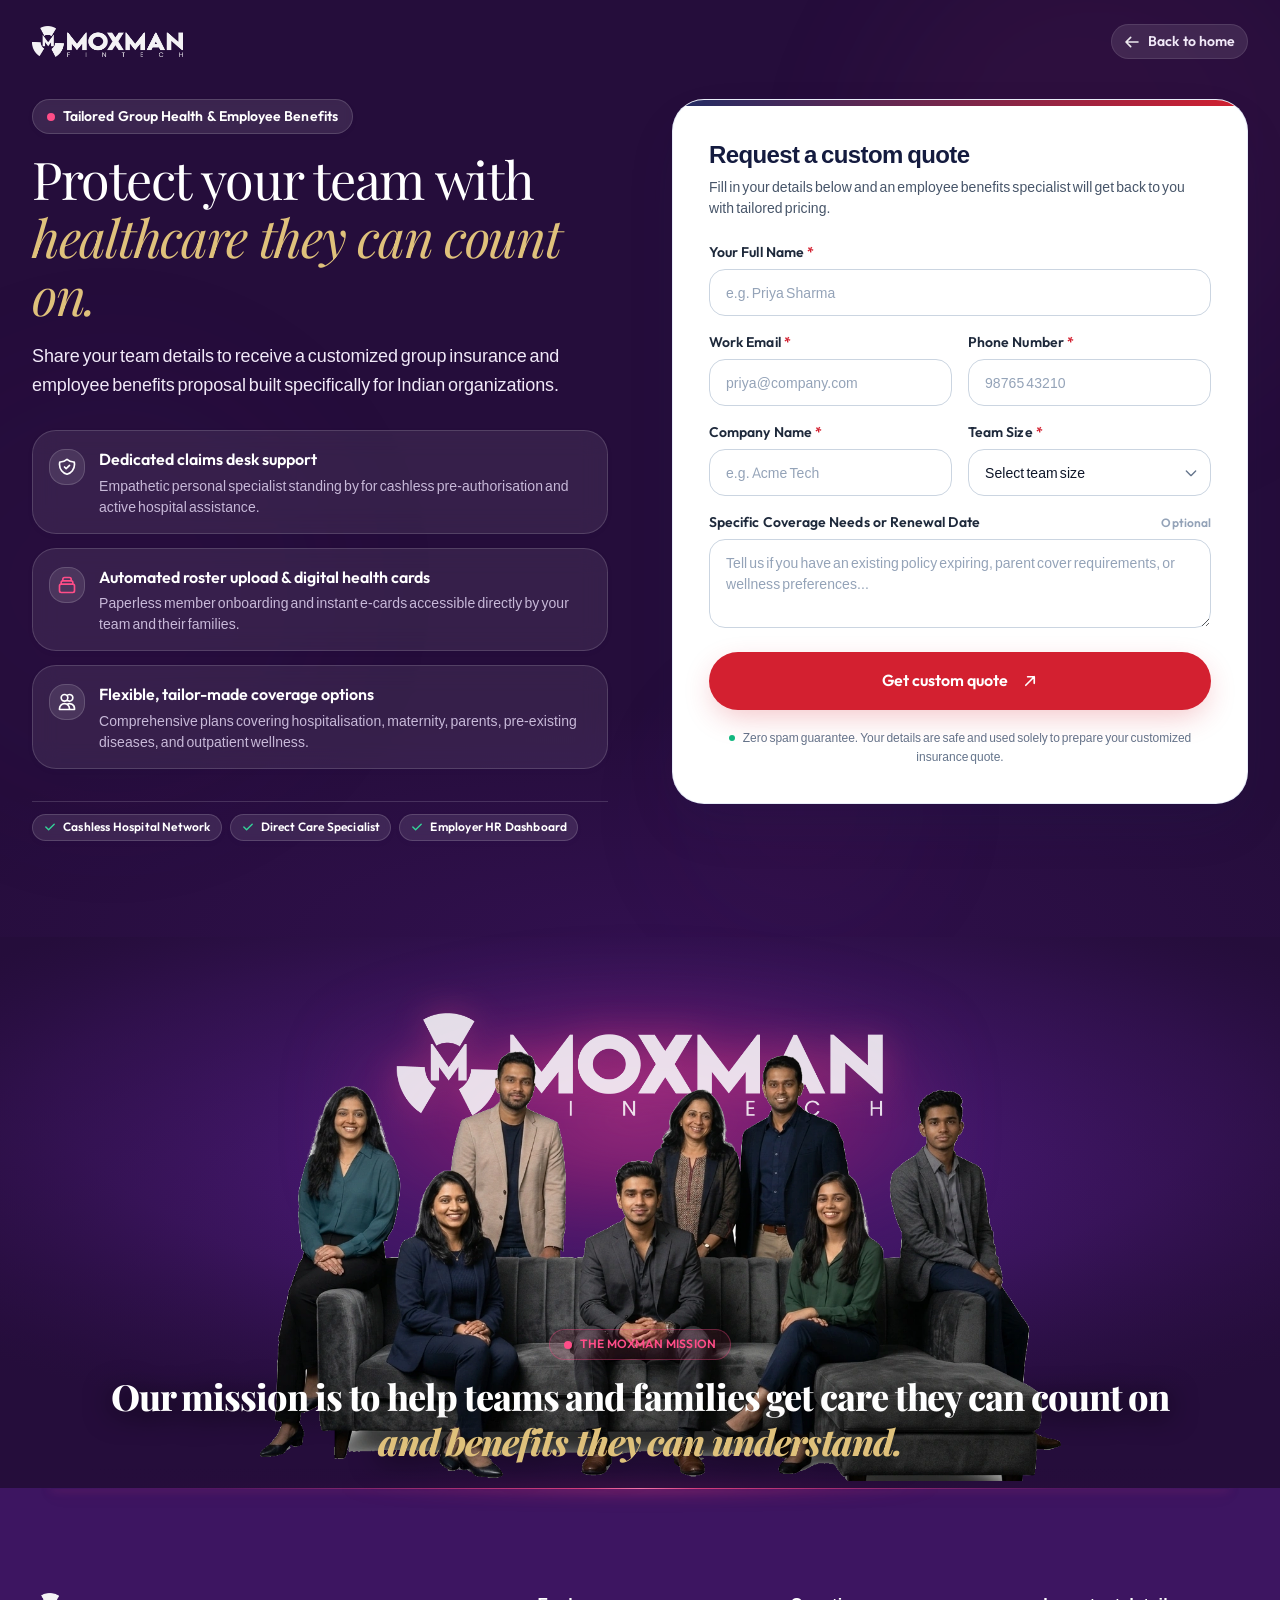
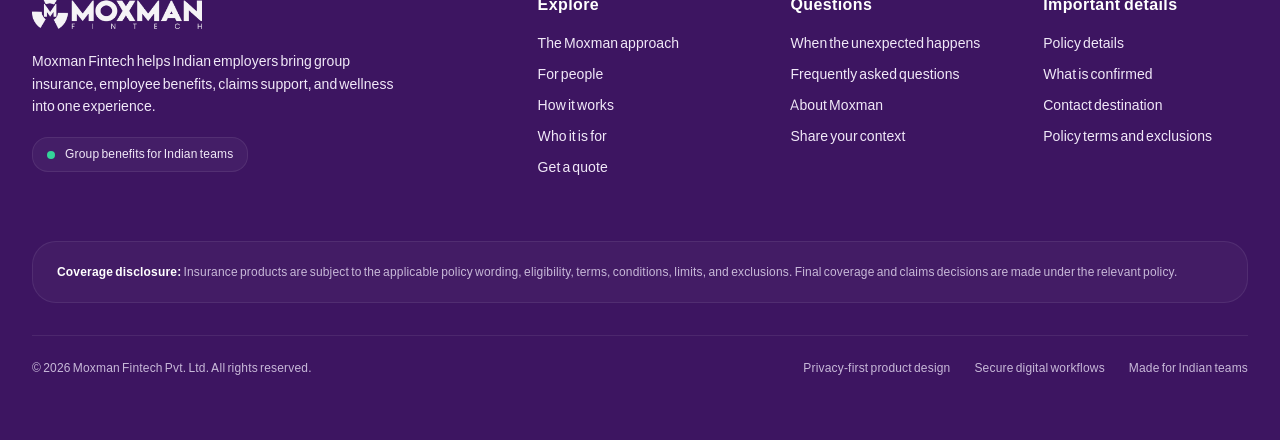
==== get-quote/index.html @ 8253416c "Initial commit for static site" ====
<!-- DEBUG-VIEW START 3 APPPATH/Views/quote.php -->
<!-- DEBUG-VIEW START 2 APPPATH/Views/layouts/main.php -->
<!DOCTYPE html>
<html lang="en" class="scroll-smooth">
<head>
<script class="kint-rich-script">"use strict";(()=>{function m(n){if(!(n instanceof Element))throw new Error("Invalid argument to dedupeElement()");let t=n.ownerDocument,e=E(n);for(let s of t.querySelectorAll(e))n!==s&&s.parentNode.removeChild(s)}function d(n){return n instanceof Element?n.ownerDocument.contains(n):!1}function E(n){if(!(n instanceof Element))throw new Error("Invalid argument to buildClassSelector()");return[n.nodeName,...n.classList].join(".")}function f(n){if(!(n instanceof Element))throw new Error("Invalid argument to selectText()");let t=n.ownerDocument,e=t.getSelection(),s=t.createRange();s.selectNodeContents(n),e.removeAllRanges(),e.addRange(s)}function I(n,t){let e;return function(...s){clearTimeout(e),e=setTimeout(function(){n(...s)},t)}}function x(n){if(!(n instanceof Element))throw new Error("Invalid argument to offsetTop()");return n.offsetTop+(n.offsetParent?x(n.offsetParent):0)}var u=class n{static#e=new Set;static toggleSearchBox(t,e){let s=t.querySelector(".kint-search"),i=t.parentNode;if(s)if(s.classList.toggle("kint-show",e)){if(s.focus(),s.select(),!n.#e.has(s)){let r=i.querySelectorAll("dl").length,o=200;r>1e4&&(o=700),s.addEventListener("keyup",I(n.#t.bind(null,s),o)),n.#e.add(s)}n.#t(s)}else i.classList.remove("kint-search-root")}static#t(t){let e=t.closest(".kint-parent")?.parentNode;if(e)if(t.classList.contains("kint-show")&&t.value.length){let s=e.dataset.lastSearch;if(e.classList.add("kint-search-root"),s!==t.value){e.dataset.lastSearch=t.value,e.classList.remove("kint-search-match");for(let i of e.querySelectorAll(".kint-search-match"))i.classList.remove("kint-search-match");n.#s(e,t.value.toUpperCase())}}else e.classList.remove("kint-search-root")}static#s(t,e){let s=t.cloneNode(!0);for(let c of s.querySelectorAll(".access-path"))c.remove();if(!s.textContent.toUpperCase().includes(e))return;t.classList.add("kint-search-match");let i=t.firstElementChild;for(;i&&i.tagName!=="DT";)i=i.nextElementSibling;if(!i)return;let r=a.getChildContainer(i);if(!r)return;let o,l;for(let c of r.children)c.tagName==="DL"?n.#s(c,e):c.tagName==="UL"&&(c.classList.contains("kint-tabs")?o=c.children:c.classList.contains("kint-tab-contents")&&(l=c.children));if(!(!o||o.length!==l?.length))for(let c=o.length;c--;){let k=!1,F=!1;o[c].textContent.toUpperCase().includes(e)&&(k=!0);let O=l[c].cloneNode(!0);for(let v of O.querySelectorAll(".access-path"))v.remove();if(O.textContent.toUpperCase().includes(e)&&(k=!0,F=!0),k&&o[c].classList.add("kint-search-match"),F)for(let v of l[c].children)v.tagName==="DL"&&n.#s(v,e)}}};var g=class{static sort(t,e){let s=t.dataset.kintTableSort,i=parseInt(s)===e?-1:1,r=t.tBodies[0];[...r.rows].sort(function(o,l){o=o.cells[e].textContent.trim().toLocaleLowerCase(),l=l.cells[e].textContent.trim().toLocaleLowerCase();let c=0;return!isNaN(o)&&!isNaN(l)?(o=parseFloat(o),l=parseFloat(l),c=o-l):isNaN(o)&&!isNaN(l)?c=1:isNaN(l)&&!isNaN(o)?c=-1:c=(""+o).localeCompare(""+l),c*i}).forEach(o=>r.appendChild(o)),i<0?t.dataset.kintTableSort=null:t.dataset.kintTableSort=e}};var a=class n{#e;#t;#s;constructor(t){if(!(t instanceof h))throw new Error("Invalid argument to Rich.constructor()");this.#e=t,this.#e.runOnInit(this.#i.bind(this));let e=new q(this,t);new b(this,t.window,e)}#i(){let t=this.#e.window.document;if(d(this.#t)||(this.#t=t.querySelector("style.kint-rich-style")),this.#t&&m(this.#t),t.querySelector(".kint-rich.kint-file")){this.setupFolder(t);let e=this.#s.querySelector("dd.kint-foldout"),s=Array.from(t.querySelectorAll(".kint-rich.kint-file"));for(let i of s)i.parentNode!==e&&e.appendChild(i);this.#s.classList.add("kint-show")}}addToFolder(t){let e=t.closest(".kint-rich");if(!e)throw new Error("Bad addToFolder");let s=this.#e.window.document;if(this.setupFolder(s),this.folder.contains(t))throw new Error("Bad addToFolder");let i=this.#s.querySelector("dd.kint-foldout"),r=t.closest(".kint-parent, .kint-rich"),o=Array.from(e.querySelectorAll(".kint-folder-trigger"));if(e===r||e.querySelectorAll(".kint-rich > dl").length===1){for(let l of o)l.remove();e.classList.add("kint-file"),i.insertBefore(e,i.firstChild)}else{let l=s.createElement("div");l.classList.add("kint-rich"),l.classList.add("kint-file"),l.appendChild(r.closest(".kint-rich > dl"));let c=e.lastElementChild;c.matches(".kint-rich > footer")&&l.appendChild(c.cloneNode(!0));for(let k of o)k.remove();i.insertBefore(l,i.firstChild)}n.toggle(this.#s.querySelector(".kint-parent"),!0)}setupFolder(t){if(this.#s)d(this.#s)||(this.#s=t.querySelector(".kint-rich.kint-folder"));else{let e=t.createElement("template");e.innerHTML='<div class="kint-rich kint-folder"><dl><dt class="kint-parent"><nav></nav>Kint</dt><dd class="kint-foldout"></dd></dl></div>',this.#s=e.content.firstChild,t.body.appendChild(this.#s)}}get folder(){return d(this.#s)||(this.#s=this.#e.window.document.querySelector(".kint-rich.kint-folder")),this.#s&&m(this.#s),this.#s}isFolderOpen(){let t=this.#s?.querySelector("dd.kint-foldout");if(t)return t.previousSibling.classList.contains("kint-show")}static getChildContainer(t){let e=t.nextElementSibling;for(;e&&!e.matches("dd");)e=e.nextElementSibling;return e}static toggle(t,e){let s=n.getChildContainer(t);s&&(e=t.classList.toggle("kint-show",e),n.#n(s,e))}static switchTab(t){t.parentNode.getElementsByClassName("kint-active-tab")[0].classList.remove("kint-active-tab"),t.classList.add("kint-active-tab");let e=t,s=0;for(;e=e.previousElementSibling;)s++;let i=t.parentNode.nextSibling.children;for(let r=i.length;r--;)r===s?(i[r].classList.add("kint-show"),n.#n(i[r],!0)):i[r].classList.remove("kint-show")}static toggleChildren(t,e){let s=n.getChildContainer(t);if(!s)return;e===void 0&&(e=t.classList.contains("kint-show"));let i=Array.from(s.getElementsByClassName("kint-parent"));for(let r of i)r.classList.toggle("kint-show",e)}static toggleAccessPath(t,e){let s=t.querySelector(".access-path");s?.classList.toggle("kint-show",e)&&f(s)}static#n(t,e){if(t.children.length===2&&t.lastElementChild.matches("ul.kint-tab-contents"))for(let s of t.lastElementChild.children)s.matches("li.kint-show")&&(t=s);if(t.children.length===1&&t.firstElementChild.matches("dl")){let s=t.firstElementChild.firstElementChild;s?.classList?.contains("kint-parent")&&n.toggle(s,e)}}},b=class{#e;#t;#s;#i=null;#n=null;#o=0;constructor(t,e,s){this.#e=t,this.#t=s,this.#s=e,this.#s.addEventListener("click",this.#a.bind(this),!0)}#r(){clearTimeout(this.#i),this.#i=setTimeout(this.#l.bind(this),250)}#l(){clearTimeout(this.#i),this.#i=null,this.#n=null,this.#o=0}#c(){let t=this.#n;if(!t.matches(".kint-parent > nav"))return;let e=t.parentNode;if(this.#o===1)a.toggleChildren(e),this.#t.onTreeChanged(),this.#r(),this.#o=2;else if(this.#o===2){this.#l();let s=e.classList.contains("kint-show"),i=this.#e.folder?.querySelector(".kint-parent"),r=Array.from(this.#s.document.getElementsByClassName("kint-parent"));for(let o of r)o!==i&&o.classList.toggle("kint-show",s);this.#t.onTreeChanged(),this.#t.scrollToFocus()}}#a(t){if(this.#o){this.#c();return}let e=t.target;if(!e.closest(".kint-rich"))return;if(e.tagName==="DFN"&&f(e),e.tagName==="TH"){t.ctrlKey||g.sort(e.closest("table"),e.cellIndex);return}if(e.tagName==="LI"&&e.parentNode.className==="kint-tabs"){if(e.className!=="kint-active-tab"){let i=e.closest("dl")?.querySelector(".kint-parent > nav")??e;a.switchTab(e),this.#t.onTreeChanged(),this.#t.setCursor(i)}return}let s=e.closest("dt");if(e.tagName==="NAV")e.parentNode.tagName==="FOOTER"?(this.#t.setCursor(e),e.parentNode.classList.toggle("kint-show")):s?.classList.contains("kint-parent")&&(a.toggle(s),this.#t.onTreeChanged(),this.#t.setCursor(e),this.#r(),this.#o=1,this.#n=e);else if(e.classList.contains("kint-access-path-trigger"))s&&a.toggleAccessPath(s);else if(e.classList.contains("kint-search-trigger"))s?.matches(".kint-rich > dl > dt.kint-parent")&&u.toggleSearchBox(s);else if(e.classList.contains("kint-folder-trigger")){if(s?.matches(".kint-rich > dl > dt.kint-parent"))this.#e.addToFolder(e),this.#t.onTreeChanged(),this.#t.setCursor(s.querySelector("nav")),this.#t.scrollToFocus();else if(e.parentNode.tagName==="FOOTER"){let i=e.closest(".kint-rich").querySelector(".kint-parent > nav, .kint-rich > footer > nav");this.#e.addToFolder(e),this.#t.onTreeChanged(),this.#t.setCursor(i),this.#t.scrollToFocus()}}else e.classList.contains("kint-search")||(e.tagName==="PRE"&&t.detail===3?f(e):e.closest(".kint-source")&&t.detail===3?f(e.closest(".kint-source")):e.classList.contains("access-path")?f(e):e.tagName!=="A"&&s?.classList.contains("kint-parent")&&(a.toggle(s),this.#t.onTreeChanged(),this.#t.setCursor(s.querySelector("nav"))))}},j=65,G=68,A=70,S=72,K=74,D=75,p=76,V=83,P=9,T=13,B=27,L=32,N=37,R=38,C=39,H=40,M=".kint-rich .kint-parent > nav, .kint-rich > footer > nav, .kint-rich .kint-tabs > li:not(.kint-active-tab)",q=class{#e=[];#t=0;#s=!1;#i;#n;constructor(t,e){this.#i=t,this.#n=e.window,this.#n.addEventListener("keydown",this.#c.bind(this),!0),e.runOnInit(this.onTreeChanged.bind(this))}scrollToFocus(){let t=this.#e[this.#t];if(!t)return;let e=this.#i.folder;if(t===e?.querySelector(".kint-parent > nav"))return;let s=x(t);if(this.#i.isFolderOpen()){let i=e.querySelector("dd.kint-foldout");i.scrollTo(0,s-i.clientHeight/2)}else this.#n.scrollTo(0,s-this.#n.innerHeight/2)}onTreeChanged(){let t=this.#e[this.#t];this.#e=[];let e=this.#i.folder,s=e?.querySelector(".kint-parent > nav"),i=this.#n.document;this.#i.isFolderOpen()&&(i=e,this.#e.push(s));let r=Array.from(i.querySelectorAll(M));for(let o of r)o.offsetParent!==null&&o!==s&&this.#e.push(o);if(s&&!this.#i.isFolderOpen()&&this.#e.push(s),this.#e.length===0){this.#s=!1,this.#r();return}t&&this.#e.indexOf(t)!==-1?this.#t=this.#e.indexOf(t):this.#r()}setCursor(t){if(this.#i.isFolderOpen()&&!this.#i.folder.contains(t)||!t.matches(M))return!1;let e=this.#e.indexOf(t);if(e===-1&&(this.onTreeChanged(),e=this.#e.indexOf(t)),e!==-1){if(e!==this.#t)return this.#t=e,this.#r(),!0;this.#e[e]?.classList.remove("kint-weak-focus")}else console.error("setCursor failed to find target in list",t),console.info("Please report this as a bug in Kint at https://github.com/kint-php/kint");return!1}#o(t){if(this.#e.length===0)return this.#t=0,null;for(this.#t+=t;this.#t<0;)this.#t+=this.#e.length;for(;this.#t>=this.#e.length;)this.#t-=this.#e.length;return this.#r(),this.#t}#r(){let t=this.#n.document.querySelector(".kint-focused");t&&(t.classList.remove("kint-focused"),t.classList.remove("kint-weak-focus")),this.#s&&this.#e[this.#t]?.classList.add("kint-focused")}#l(t){let e=t.closest(".kint-rich .kint-parent ~ dd")?.parentNode.querySelector(".kint-parent > nav");e&&(this.setCursor(e),this.scrollToFocus())}#c(t){if(t.keyCode===B&&t.target.matches(".kint-search")){t.target.blur(),this.#s&&this.#r();return}if(t.target!==this.#n.document.body||t.altKey||t.ctrlKey)return;if(t.keyCode===G){if(this.#s)this.#s=!1;else{if(this.#s=!0,this.onTreeChanged(),this.#e.length===0){this.#s=!1;return}this.scrollToFocus()}this.#r(),t.preventDefault();return}else if(t.keyCode===B){this.#s&&(this.#s=!1,this.#r(),t.preventDefault());return}else if(!this.#s)return;t.preventDefault(),d(this.#e[this.#t])||this.onTreeChanged();let e=this.#e[this.#t];if([P,R,D,H,K].includes(t.keyCode)){t.keyCode===P?this.#o(t.shiftKey?-1:1):t.keyCode===R||t.keyCode===D?this.#o(-1):(t.keyCode===H||t.keyCode===K)&&this.#o(1),this.scrollToFocus();return}if(e.tagName==="LI"&&[L,T,C,p,N,S].includes(t.keyCode)){t.keyCode===L||t.keyCode===T?(a.switchTab(e),this.onTreeChanged()):t.keyCode===C||t.keyCode===p?this.#o(1):(t.keyCode===N||t.keyCode===S)&&this.#o(-1),this.scrollToFocus();return}if(e.parentNode.tagName==="FOOTER"&&e.closest(".kint-rich")){if(t.keyCode===L||t.keyCode===T)e.parentNode.classList.toggle("kint-show");else if(t.keyCode===N||t.keyCode===S)if(e.parentNode.classList.contains("kint-show"))e.parentNode.classList.remove("kint-show");else{this.#l(e.closest(".kint-rich"));return}else if(t.keyCode===C||t.keyCode===p)e.parentNode.classList.add("kint-show");else if(t.keyCode===A&&!this.#i.isFolderOpen()&&e.matches(".kint-rich > footer > nav")){let i=e.closest(".kint-rich").querySelector(".kint-parent > nav, .kint-rich > footer > nav");this.#i.addToFolder(e),this.onTreeChanged(),this.setCursor(i),this.scrollToFocus()}return}let s=e.closest(".kint-parent");if(s){if(t.keyCode===j){a.toggleAccessPath(s);return}if(t.keyCode===A){!this.#i.isFolderOpen()&&s.matches(".kint-rich:not(.kint-folder) > dl > .kint-parent")&&(this.#i.addToFolder(e),this.onTreeChanged(),this.setCursor(e),this.scrollToFocus());return}if(t.keyCode===V){let i=s.closest(".kint-rich > dl")?.querySelector(".kint-search")?.closest(".kint-parent");if(i){e.classList.add("kint-weak-focus"),u.toggleSearchBox(i,!0);return}}if(t.keyCode===L||t.keyCode===T){a.toggle(s),this.onTreeChanged();return}if([C,p,N,S].includes(t.keyCode)){let i=s.classList.contains("kint-show");if(t.keyCode===C||t.keyCode===p){i&&a.toggleChildren(s,!0),a.toggle(s,!0),this.onTreeChanged();return}else if(i){a.toggleChildren(s,!1),a.toggle(s,!1),this.onTreeChanged();return}else{this.#l(s);return}}}}};var y=class{#e;#t;constructor(t){if(!(t instanceof h))throw new Error("Invalid argument to Plain.constructor()");this.#e=t.window,t.runOnInit(this.#s.bind(this))}#s(){d(this.#t)||(this.#t=this.#e.document.querySelector("style.kint-plain-style")),this.#t&&m(this.#t)}};var w=class{#e;constructor(t){if(!(t instanceof h))throw new Error("Invalid argument to Microtime.constructor()");this.#e=t.window,t.runOnInit(this.#t.bind(this))}#t(){let t={},e=this.#e.document.querySelectorAll("[data-kint-microtime-group]");for(let s of e){let i=s.querySelector(".kint-microtime-lap");if(!i)continue;let r=s.dataset.kintMicrotimeGroup,o=parseFloat(i.textContent),l=parseFloat(s.querySelector(".kint-microtime-avg").textContent);t[r]??={min:o,max:o,avg:l},t[r].min>o&&(t[r].min=o),t[r].max<o&&(t[r].max=o),t[r].avg=l}for(let s of e){let i=s.querySelector(".kint-microtime-lap");if(!i)continue;let r=parseFloat(i.textContent),o=t[s.dataset.kintMicrotimeGroup];if(s.querySelector(".kint-microtime-avg").textContent=o.avg,!(r===o.min&&r===o.max))if(s.classList.add("kint-microtime-js"),r>o.avg){let l=(r-o.avg)/(o.max-o.avg);i.style.background="hsl("+(40-40*l)+", 100%, 65%)"}else{let l=0;o.avg!==o.min&&(l=(o.avg-r)/(o.avg-o.min)),i.style.background="hsl("+(40+80*l)+", 100%, 65%)"}}}};var U=Symbol(),h=class n{static#e=null;#t;#s=[];#i=new Set;static init(t){return n.#e??=new n(t,U),n.#e.#n(),n.#e.runOnLoad(n.#r),n.#e}get window(){return this.#t}constructor(t,e){if(U!==e)throw new Error("Kint constructor is private. Use Kint.init()");if(!(t instanceof Window))throw new Error("Invalid argument to Kint.init()");this.#t=t,this.runOnInit(this.#o.bind(this)),new y(this),new a(this),new w(this)}runOnLoad(t){if(this.#t.document.readyState==="complete")try{t()}catch{}else this.#t.addEventListener("load",t)}runOnInit(t){this.#s.push(t)}#n(){this.#t.document.currentScript&&(this.#i.add(E(window.document.currentScript)),window.document.currentScript.remove())}#o(){for(let t of this.#i.keys())for(let e of this.#t.document.querySelectorAll(t))e.remove()}static#r(){for(let t of n.#e.#s)t()}};window.Kint||(window.Kint=h);window.Kint.init(window);})();
</script><style class="kint-rich-style">.kint-rich{--spacing: 4px;--nav-size: 15px;--backdrop-color: rgba(255, 255, 255, 0.9);--main-background: #e0eaef;--secondary-background: #c1d4df;--text-color: #1d1e1e;--variable-name-color: #1d1e1e;--variable-type-color: #0092db;--variable-type-color-hover: #5cb730;--border-color: #b6cedb;--border-color-hover: #0092db;--border: 1px solid var(--border-color);--foldout-max-size: calc(100vh - 100px);--foldout-zindex: 999999;--caret-image: url("data:image/svg+xml;utf8,<svg xmlns='http://www.w3.org/2000/svg' viewBox='0 0 30 150'><g stroke-width='2' fill='%23FFF'><path d='M1 1h28v28H1zm5 14h18m-9 9V6M1 61h28v28H1zm5 14h18' stroke='%23379'/><path d='M1 31h28v28H1zm5 14h18m-9 9V36M1 91h28v28H1zm5 14h18' stroke='%235A3'/><path d='M1 121h28v28H1zm5 5l18 18m-18 0l18-18' stroke='%23CCC'/></g></svg>");--ap-image: url("data:image/svg+xml;utf8,<svg xmlns='http://www.w3.org/2000/svg' viewBox='0 0 16 16'><g stroke='%23000' fill='transparent'><path d='M2 8h3m3 3v3M8 2v3m3 3h3M3 8' stroke-width='2' stroke-linecap='round'/><circle stroke-width='1.5' r='4.5' cx='8' cy='8'/></g></svg>");--folder-image: url("data:image/svg+xml;utf8,<svg xmlns='http://www.w3.org/2000/svg' viewBox='0 0 16 16'><path d='M2 2h4l2 2h6v9H2V2h2' stroke-width='2' stroke='%23000' fill='transparent' stroke-linejoin='round'/></svg>");--search-image: url("data:image/svg+xml;utf8,<svg xmlns='http://www.w3.org/2000/svg' viewBox='0 0 16 16'><g stroke='%23000' fill='transparent'><path d='M2 14l3-3' stroke-linecap='round' stroke-width='3'/><circle stroke-width='2' r='5' cx='9' cy='7'/></g></svg>");font-size:13px;overflow-x:auto;white-space:nowrap;background:var(--backdrop-color);direction:ltr;contain:content}.kint-rich.kint-folder{position:fixed;bottom:0;left:0;right:0;z-index:var(--foldout-zindex);width:100%;margin:0;display:block}.kint-rich.kint-folder dd.kint-foldout{max-height:var(--foldout-max-size);padding-right:calc(var(--spacing)*2);overflow-y:scroll;display:none}.kint-rich.kint-folder dd.kint-foldout.kint-show{display:block}.kint-rich::selection{background:var(--border-color-hover);color:var(--text-color)}.kint-rich .kint-focused{box-shadow:0 0 3px 3px var(--variable-type-color-hover)}.kint-rich .kint-focused.kint-weak-focus{box-shadow:0 0 3px 1px color-mix(in srgb, var(--variable-type-color-hover) 50%, transparent)}.kint-rich,.kint-rich::before,.kint-rich::after,.kint-rich *,.kint-rich *::before,.kint-rich *::after{box-sizing:border-box;border-radius:0;color:var(--text-color);float:none !important;font-family:Consolas,Menlo,Monaco,Lucida Console,Liberation Mono,DejaVu Sans Mono,Bitstream Vera Sans Mono,Courier New,monospace,serif;line-height:15px;margin:0;padding:0;text-align:left}.kint-rich{margin:calc(var(--spacing)*2) 0}.kint-rich dt,.kint-rich dl{width:auto}.kint-rich dt,.kint-rich div.access-path{background:var(--main-background);border:var(--border);color:var(--text-color);display:block;font-weight:bold;list-style:none outside none;overflow:auto;padding:var(--spacing)}.kint-rich dt:hover,.kint-rich div.access-path:hover{border-color:var(--border-color-hover)}.kint-rich>dl dl{padding:0 0 0 calc(var(--spacing)*3)}.kint-rich dt.kint-parent>nav,.kint-rich>footer>nav{background:var(--caret-image) no-repeat scroll 0 0/var(--nav-size) 75px rgba(0,0,0,0);cursor:pointer;display:inline-block;height:var(--nav-size);width:var(--nav-size);margin-right:3px;vertical-align:middle}.kint-rich dt.kint-parent:hover>nav,.kint-rich>footer>nav:hover{background-position:0 25%}.kint-rich dt.kint-parent.kint-show>nav,.kint-rich>footer.kint-show>nav{background-position:0 50%}.kint-rich dt.kint-parent.kint-show:hover>nav,.kint-rich>footer.kint-show>nav:hover{background-position:0 75%}.kint-rich dt.kint-parent.kint-locked>nav{background-position:0 100%}.kint-rich dt.kint-parent+dd{display:none;border-left:1px dashed var(--border-color);contain:strict}.kint-rich dt.kint-parent.kint-show+dd{display:block;contain:content}.kint-rich var,.kint-rich var a{color:var(--variable-type-color);font-style:normal}.kint-rich dt:hover var,.kint-rich dt:hover var a{color:var(--variable-type-color-hover)}.kint-rich dfn{font-style:normal;font-family:monospace;color:var(--variable-name-color)}.kint-rich pre{color:var(--text-color);margin:0 0 0 calc(var(--spacing)*3);padding:5px;overflow-y:hidden;border-top:0;border:var(--border);background:var(--main-background);display:block;word-break:normal}.kint-rich .kint-access-path-trigger,.kint-rich .kint-folder-trigger,.kint-rich .kint-search-trigger{background:color-mix(in srgb, var(--text-color) 80%, transparent);border-radius:3px;padding:2px;height:var(--nav-size);width:var(--nav-size);font-size:var(--nav-size);margin-left:5px;font-weight:bold;text-align:center;line-height:1;float:right !important;cursor:pointer;position:relative;overflow:hidden}.kint-rich .kint-access-path-trigger::before,.kint-rich .kint-folder-trigger::before,.kint-rich .kint-search-trigger::before{display:block;content:"";width:100%;height:100%;background:var(--main-background);mask:center/contain no-repeat alpha}.kint-rich .kint-access-path-trigger:hover,.kint-rich .kint-folder-trigger:hover,.kint-rich .kint-search-trigger:hover{background:var(--main-background)}.kint-rich .kint-access-path-trigger:hover::before,.kint-rich .kint-folder-trigger:hover::before,.kint-rich .kint-search-trigger:hover::before{background:var(--text-color)}.kint-rich .kint-access-path-trigger::before{mask-image:var(--ap-image)}.kint-rich .kint-folder-trigger::before{mask-image:var(--folder-image)}.kint-rich .kint-search-trigger::before{mask-image:var(--search-image)}.kint-rich input.kint-search{display:none;border:var(--border);border-top-width:0;border-bottom-width:0;padding:var(--spacing);float:right !important;margin:calc(var(--spacing)*-1) 0;color:var(--variable-name-color);background:var(--secondary-background);height:calc(var(--nav-size) + var(--spacing)*2);width:calc(var(--nav-size)*10);position:relative;z-index:100}.kint-rich input.kint-search.kint-show{display:block}.kint-rich .kint-search-root ul.kint-tabs>li:not(.kint-search-match){background:var(--secondary-background);filter:saturate(0);opacity:.5}.kint-rich .kint-search-root dl:not(.kint-search-match){opacity:.5}.kint-rich .kint-search-root dl:not(.kint-search-match)>dt{background:var(--main-background);filter:saturate(0)}.kint-rich .kint-search-root dl:not(.kint-search-match) dl,.kint-rich .kint-search-root dl:not(.kint-search-match) ul.kint-tabs>li:not(.kint-search-match){opacity:1}.kint-rich div.access-path{background:var(--secondary-background);display:none;margin-top:5px;padding:4px;white-space:pre}.kint-rich div.access-path.kint-show{display:block}.kint-rich footer{padding:0 3px 3px;font-size:9px;background:rgba(0,0,0,0)}.kint-rich footer>.kint-folder-trigger{background:rgba(0,0,0,0)}.kint-rich footer>.kint-folder-trigger::before{background:var(--text-color)}.kint-rich footer nav{height:10px;width:10px;background-size:10px 50px}.kint-rich footer>ol{display:none;margin-left:32px}.kint-rich footer.kint-show>ol{display:block}.kint-rich a{color:var(--text-color);text-shadow:none;text-decoration:underline}.kint-rich a:hover{color:var(--variable-name-color);border-bottom:1px dotted var(--variable-name-color)}.kint-rich ul{list-style:none;padding-left:calc(var(--spacing)*3)}.kint-rich ul:not(.kint-tabs) li{border-left:1px dashed var(--border-color)}.kint-rich ul:not(.kint-tabs) li>dl{border-left:none}.kint-rich ul.kint-tabs{margin:0 0 0 calc(var(--spacing)*3);padding-left:0;background:var(--main-background);border:var(--border);border-top:0}.kint-rich ul.kint-tabs>li{background:var(--secondary-background);border:var(--border);cursor:pointer;display:inline-block;height:calc(var(--spacing)*6);margin:calc(var(--spacing)/2);padding:0 calc(2px + var(--spacing)*2.5);vertical-align:top}.kint-rich ul.kint-tabs>li:hover,.kint-rich ul.kint-tabs>li.kint-active-tab:hover{border-color:var(--border-color-hover);color:var(--variable-type-color-hover)}.kint-rich ul.kint-tabs>li.kint-active-tab{background:var(--main-background);border-top:0;margin-top:-1px;height:27px;line-height:24px}.kint-rich ul.kint-tabs>li:not(.kint-active-tab){line-height:calc(var(--spacing)*5)}.kint-rich ul.kint-tabs li+li{margin-left:0}.kint-rich ul.kint-tab-contents>li{display:none;contain:strict}.kint-rich ul.kint-tab-contents>li.kint-show{display:block;contain:content}.kint-rich dt:hover+dd>ul>li.kint-active-tab{border-color:var(--border-color-hover);color:var(--variable-type-color-hover)}.kint-rich dt>.kint-color-preview{width:var(--nav-size);height:var(--nav-size);display:inline-block;vertical-align:middle;margin-left:10px;border:var(--border);background-color:#ccc;background-image:url('data:image/svg+xml;utf8,<svg xmlns="http://www.w3.org/2000/svg" viewBox="0 0 2 2"><path fill="%23FFF" d="M0 0h1v2h1V1H0z"/></svg>');background-size:min(20px,100%)}.kint-rich dt>.kint-color-preview:hover{border-color:var(--border-color-hover)}.kint-rich dt>.kint-color-preview>div{width:100%;height:100%}.kint-rich table{border-collapse:collapse;empty-cells:show;border-spacing:0}.kint-rich table *{font-size:12px}.kint-rich table dt{background:none;padding:calc(var(--spacing)/2)}.kint-rich table dt .kint-parent{min-width:100%;overflow:hidden;text-overflow:ellipsis;white-space:nowrap}.kint-rich table td,.kint-rich table th{border:var(--border);padding:calc(var(--spacing)/2);vertical-align:center}.kint-rich table th{cursor:alias}.kint-rich table td:first-child,.kint-rich table th{font-weight:bold;background:var(--secondary-background);color:var(--variable-name-color)}.kint-rich table td{background:var(--main-background);white-space:pre}.kint-rich table td>dl{padding:0}.kint-rich table pre{border-top:0;border-right:0}.kint-rich table thead th:first-child{background:none;border:0}.kint-rich table tr:hover>td{box-shadow:0 0 1px 0 var(--border-color-hover) inset}.kint-rich table tr:hover var{color:var(--variable-type-color-hover)}.kint-rich table ul.kint-tabs li.kint-active-tab{height:20px;line-height:17px}.kint-rich pre.kint-source{margin-left:-1px}.kint-rich pre.kint-source[data-kint-filename]:before{display:block;content:attr(data-kint-filename);margin-bottom:var(--spacing);padding-bottom:var(--spacing);border-bottom:1px solid var(--secondary-background)}.kint-rich pre.kint-source>div:before{display:inline-block;content:counter(kint-l);counter-increment:kint-l;border-right:1px solid var(--border-color-hover);padding-right:calc(var(--spacing)*2);margin-right:calc(var(--spacing)*2)}.kint-rich pre.kint-source>div.kint-highlight{background:var(--secondary-background)}.kint-rich .kint-microtime-js .kint-microtime-lap{text-shadow:-1px 0 var(--border-color-hover),0 1px var(--border-color-hover),1px 0 var(--border-color-hover),0 -1px var(--border-color-hover);color:var(--main-background);font-weight:bold}.kint-rich{--main-background: #f8f8f8;--secondary-background: #f8f8f8;--variable-type-color: #06f;--variable-type-color-hover: #f00;--border-color: #d7d7d7;--border-color-hover: #aaa;--alternative-background: #fff;--highlight-color: #cfc;--caret-image: url("data:image/svg+xml;utf8,<svg xmlns='http://www.w3.org/2000/svg' viewBox='0 0 30 150'><path d='M6 7h18l-9 15zm0 30h18l-9 15zm0 45h18l-9-15zm0 30h18l-9-15zm0 12l18 18m-18 0l18-18' fill='%23555'/><path d='M6 126l18 18m-18 0l18-18' stroke-width='2' stroke='%23555'/></svg>")}.kint-rich .kint-focused{box-shadow:0 0 3px 2px var(--variable-type-color-hover)}.kint-rich dt{font-weight:normal}.kint-rich dt.kint-parent{margin-top:4px}.kint-rich dl dl{margin-top:4px;padding-left:25px;border-left:none}.kint-rich>dl>dt{background:var(--secondary-background)}.kint-rich ul{margin:0;padding-left:0}.kint-rich ul:not(.kint-tabs)>li{border-left:0}.kint-rich ul.kint-tabs{background:var(--secondary-background);border:var(--border);border-width:0 1px 1px 1px;padding:4px 0 0 12px;margin-left:-1px;margin-top:-1px}.kint-rich ul.kint-tabs li,.kint-rich ul.kint-tabs li+li{margin:0 0 0 4px}.kint-rich ul.kint-tabs li{border-bottom-width:0;height:calc(var(--spacing)*6 + 1px)}.kint-rich ul.kint-tabs li:first-child{margin-left:0}.kint-rich ul.kint-tabs li.kint-active-tab{border-top:var(--border);background:var(--alternative-background);font-weight:bold;padding-top:0;border-bottom:1px solid var(--alternative-background) !important;margin-bottom:-1px}.kint-rich ul.kint-tabs li.kint-active-tab:hover{border-bottom:1px solid var(--alternative-background)}.kint-rich ul>li>pre{border:var(--border)}.kint-rich dt:hover+dd>ul{border-color:var(--border-color-hover)}.kint-rich pre{background:var(--alternative-background);margin-top:4px;margin-left:25px}.kint-rich .kint-source{margin-left:-1px}.kint-rich .kint-source .kint-highlight{background:var(--highlight-color)}.kint-rich .kint-parent.kint-show>.kint-search{border-bottom-width:1px}.kint-rich table td{background:var(--alternative-background)}.kint-rich table td>dl{padding:0;margin:0}.kint-rich table td>dl>dt.kint-parent{margin:0}.kint-rich table td:first-child,.kint-rich table td,.kint-rich table th{padding:2px 4px}.kint-rich table dd,.kint-rich table dt{background:var(--alternative-background)}.kint-rich table tr:hover>td{box-shadow:none;background:var(--highlight-color)}
</style>

    <meta charset="UTF-8">
    <meta name="viewport" content="width=device-width, initial-scale=1.0">
    <meta http-equiv="X-UA-Compatible" content="ie=edge">

    <!-- SEO Meta Tags -->
    <title>Get a Custom Group Health Insurance Quote | Moxman Fintech</title>
    <meta name="description" content="Request a tailored group health insurance and employee benefits quote for your team. Cashless hospital network, dedicated claims specialist, and digital employee cards.">
    <meta name="author" content="Moxman Fintech">
    <meta name="referrer" content="strict-origin-when-cross-origin">
    <link rel="canonical" href="./">
    <meta name="robots" content="index, follow">

    <!-- Open Graph / Facebook -->
    <meta property="og:type" content="website">
    <meta property="og:url" content="./">
    <meta property="og:title" content="Get a Custom Group Health Insurance Quote | Moxman Fintech">
    <meta property="og:description" content="Request a tailored group health insurance and employee benefits quote for your team. Cashless hospital network, dedicated claims specialist, and digital employee cards.">
    <meta property="og:image" content="../assets/images/brand/logo.png">
    <meta property="og:site_name" content="Moxman Fintech">
    <meta property="og:locale" content="en_IN">
    <meta property="og:image:alt" content="Moxman Fintech group health insurance and employee benefits platform">

    <!-- Twitter Card -->
    <meta name="twitter:card" content="summary_large_image">
    <meta name="twitter:url" content="./">
    <meta name="twitter:title" content="Get a Custom Group Health Insurance Quote | Moxman Fintech">
    <meta name="twitter:description" content="Request a tailored group health insurance and employee benefits quote for your team. Cashless hospital network, dedicated claims specialist, and digital employee cards.">
    <meta name="twitter:image" content="../assets/images/brand/logo.png">

    <!-- Favicon & Icons -->
    <link rel="icon" type="image/x-icon" href="../favicon.ico">
    <link rel="icon" type="image/png" sizes="32x32" href="../assets/icons/favicon-32x32.png">
    <link rel="icon" type="image/png" sizes="16x16" href="../assets/icons/favicon-16x16.png">
    <link rel="apple-touch-icon" sizes="180x180" href="../assets/icons/apple-touch-icon.png">
    <link rel="manifest" href="../site.webmanifest">
    <meta name="theme-color" content="#212c65">

    <!-- Preload Critical Fonts & LCP Logo Asset -->
    <link rel="preload" href="../assets/fonts/outfit-700-normal.woff2" as="font" type="font/woff2" crossorigin>
    <link rel="preload" href="../assets/fonts/plusjakartasans-400-normal.woff2" as="font" type="font/woff2" crossorigin>
    <link rel="preload" href="../assets/images/brand/logo.webp" as="image" type="image/webp" fetchpriority="high">
    <link rel="prefetch" href="../assets/images/brand/moxman-logo.webp" as="image" type="image/webp">

    <!-- Google Fonts: Editorial Serif (Playfair Display) for Tailored Solutions & Display Headings -->
    <link rel="preconnect" href="https://fonts.googleapis.com">
    <link rel="preconnect" href="https://fonts.gstatic.com" crossorigin>
    <link href="https://fonts.googleapis.com/css2?family=Playfair+Display:ital,wght@0,400;0,500;0,600;0,700;0,800;1,400;1,500;1,600;1,700;1,800&display=swap" rel="stylesheet">

    <!-- Compiled Minified Tailwind & Design System CSS -->
    <link rel="stylesheet" href="../assets/css/main.min.css">

    <!-- Progressive Enhancement Detection Script (Inline, non-blocking) -->
    <script>
        document.documentElement.classList.add('js');
    </script>

    <!-- JSON-LD Structured Data: Organization + website context -->
    <script type="application/ld+json">
    {
    "@context": "https://schema.org",
    "@graph": [
        {
            "@type": "Organization",
            "@id": "../#organization",
            "name": "Moxman Fintech",
            "url": "../",
            "logo": "../assets/images/brand/logo.png",
            "description": "Group health insurance and employee benefits for Indian employers.",
            "areaServed": {
                "@type": "Country",
                "name": "India"
            },
            "knowsLanguage": [
                "English",
                "Hindi"
            ]
        },
        {
            "@type": "WebSite",
            "@id": "../#website",
            "url": "../",
            "name": "Moxman Fintech",
            "publisher": {
                "@id": "../#organization"
            },
            "inLanguage": "en-IN"
        }
    ]
}    </script>
</head>
<body class="bg-surface text-neutral-800 font-body antialiased selection:bg-primary-900 selection:text-white flex flex-col min-h-screen">
    <!-- Skip to main content link for accessibility -->
    <a href="../#mainContent" class="sr-only focus:not-sr-only focus:absolute focus:top-4 focus:left-4 focus:z-50 focus:px-4 focus:py-2 focus:bg-primary-900 focus:text-white focus:rounded-md">
        Skip to main content
    </a>

    <!-- Shared Header Partial -->
    
    <!-- Main Page Content Section -->
    <main id="mainContent" class="flex-grow">
        <!-- =========================================================================
     DEDICATED GET A QUOTE LANDING PAGE
     Focused, conversion-oriented view without navigation distractions.
     Parallax ambient layers, transparent reassurance points, and accessible form.
     ========================================================================= -->
<section id="quoteSection" class="quote-page-section relative overflow-hidden min-h-[calc(100vh-80px)] flex flex-col justify-between">

    <!-- Top Branded Bar (No menu, crisp white logo presence linked to home) -->
    <header class="w-full relative z-20 pt-5 sm:pt-6 pb-2">
        <div class="max-w-container mx-auto px-4 sm:px-6 lg:px-8 flex items-center justify-between">
            <a href="../" class="flex items-center gap-2 flex-shrink-0 focus-visible:outline-none focus-visible:ring-2 focus-visible:ring-white focus-visible:ring-offset-2 rounded-btn" aria-label="Moxman Fintech Home">
                <picture>
                    <source srcset="../assets/images/brand/logo.webp" type="image/webp">
                    <img 
                        src="../assets/images/brand/logo.png" 
                        alt="Moxman Fintech - Group Health Insurance & Employee Benefits" 
                        width="218" 
                        height="46" 
                        class="h-7 sm:h-8 md:h-8.5 w-auto object-contain brightness-0 invert opacity-95 hover:opacity-100 transition-opacity"
                        fetchpriority="high"
                    >
                </picture>
            </a>

            <a href="../" class="inline-flex items-center gap-2 text-caption sm:text-body-sm font-display font-medium text-quote-lavender hover:text-white transition-colors py-1.5 px-3 rounded-btn bg-white/10 hover:bg-white/15 border border-white/10 focus-visible:outline-none focus-visible:ring-2 focus-visible:ring-white" aria-label="Back to Moxman homepage">
                <svg class="w-4 h-4 text-white/90" fill="none" stroke="currentColor" stroke-width="2.5" viewBox="0 0 24 24" aria-hidden="true">
                    <path stroke-linecap="round" stroke-linejoin="round" d="M10 19l-7-7m0 0l7-7m-7 7h18"/>
                </svg>
                <span>Back to home</span>
            </a>
        </div>
    </header>

    <!-- Parallax Ambient Decorative Background Orbs (GSAP-driven drift) -->
    <div class="quote-parallax-orb quote-parallax-orb-1 pointer-events-none absolute -top-20 -right-20 sm:-right-28 w-80 sm:w-96 lg:w-[34rem] h-80 sm:h-96 lg:h-[34rem] rounded-full blur-3xl opacity-35 z-0" data-parallax-speed="-0.18" aria-hidden="true"></div>
    <div class="quote-parallax-orb quote-parallax-orb-2 pointer-events-none absolute top-1/3 -left-24 sm:-left-36 w-72 sm:w-96 lg:w-[32rem] h-72 sm:h-96 lg:h-[32rem] rounded-full blur-3xl opacity-25 z-0" data-parallax-speed="0.22" aria-hidden="true"></div>
    <div class="quote-parallax-orb quote-parallax-orb-3 pointer-events-none absolute -bottom-10 right-1/4 w-64 sm:w-80 h-64 sm:h-80 rounded-full blur-2xl opacity-20 z-0" data-parallax-speed="-0.1" aria-hidden="true"></div>

    <!-- Main Quote Hero Content -->
    <div class="max-w-container mx-auto px-4 sm:px-6 lg:px-8 w-full pt-4 sm:pt-6 lg:pt-8 pb-16 sm:pb-20 lg:pb-24 relative z-10">
        <div class="grid grid-cols-1 lg:grid-cols-12 gap-8 lg:gap-12 xl:gap-16 items-start">
            
            <!-- Left Column: Value Proposition & Real Claims Reassurance -->
            <div class="lg:col-span-6 xl:col-span-6 flex flex-col justify-start">
                
                <!-- Eyebrow Pill -->
                <div class="inline-flex items-center gap-2 px-3.5 py-1.5 rounded-full bg-white/10 backdrop-blur-sm shadow-soft-sm border border-white/15 text-white text-caption sm:text-body-sm font-display font-semibold mb-3 sm:mb-4 w-fit">
                    <span class="w-2 h-2 rounded-full animate-pulse" style="background-color: var(--color-footer-pink);"></span>
                    <span>Tailored Group Health &amp; Employee Benefits</span>
                </div>

                <!-- Main Conversion Headline (Matching reference editorial serif title style) -->
                <h1 class="text-[32px] sm:text-[40px] md:text-[46px] lg:text-[48px] xl:text-[52px] font-serif font-normal text-white leading-[1.12] tracking-[-0.025em] mb-3 sm:mb-4">
                    Protect your team with <span class="italic font-serif text-[var(--color-champagne)] font-normal inline-block pr-1">healthcare they can count on.</span>
                </h1>

                <!-- Supporting Line -->
                <p class="text-body sm:text-body-lg text-quote-lavender leading-relaxed mb-6 sm:mb-8 max-w-xl">
                    Share your team details to receive a customized group insurance and employee benefits proposal built specifically for Indian organizations.
                </p>

                <!-- Reassurance Points Stack (Real non-numeric site claims only) -->
                <div class="flex flex-col gap-3 sm:gap-3.5 mb-8">
                    <!-- Point 1 -->
                    <div class="flex items-start gap-3.5 p-3.5 sm:p-4 rounded-xl quote-card-glass shadow-soft-sm transition-transform duration-200 hover:-translate-y-0.5">
                        <div class="w-9 h-9 rounded-lg bg-white/10 border border-white/15 flex items-center justify-center flex-shrink-0 text-white mt-0.5" aria-hidden="true">
                            <svg class="w-5 h-5" fill="none" stroke="currentColor" stroke-width="2" viewBox="0 0 24 24">
                                <path stroke-linecap="round" stroke-linejoin="round" d="M9 12l2 2 4-4m5.618-4.016A11.955 11.955 0 0112 2.944a11.955 11.955 0 01-8.618 3.04A12.02 12.02 0 003 9c0 5.591 3.824 10.29 9 11.622 5.176-1.332 9-6.03 9-11.622 0-1.042-.133-2.052-.382-3.016z"/>
                            </svg>
                        </div>
                        <div>
                            <h2 class="text-body-sm sm:text-body font-display font-bold text-white leading-snug">
                                Dedicated claims desk support
                            </h2>
                            <p class="text-caption sm:text-body-sm text-quote-muted leading-relaxed mt-0.5">
                                Empathetic personal specialist standing by for cashless pre-authorisation and active hospital assistance.
                            </p>
                        </div>
                    </div>

                    <!-- Point 2 -->
                    <div class="flex items-start gap-3.5 p-3.5 sm:p-4 rounded-xl quote-card-glass shadow-soft-sm transition-transform duration-200 hover:-translate-y-0.5">
                        <div class="w-9 h-9 rounded-lg bg-white/10 border border-white/15 flex items-center justify-center flex-shrink-0 mt-0.5" style="color: var(--color-footer-pink);" aria-hidden="true">
                            <svg class="w-5 h-5" fill="none" stroke="currentColor" stroke-width="2" viewBox="0 0 24 24">
                                <path stroke-linecap="round" stroke-linejoin="round" d="M19 11H5m14 0a2 2 0 012 2v6a2 2 0 01-2 2H5a2 2 0 01-2-2v-6a2 2 0 012-2m14 0V9a2 2 0 00-2-2M5 11V9a2 2 0 012-2m0 0V5a2 2 0 012-2h6a2 2 0 012 2v2M7 7h10"/>
                            </svg>
                        </div>
                        <div>
                            <h2 class="text-body-sm sm:text-body font-display font-bold text-white leading-snug">
                                Automated roster upload &amp; digital health cards
                            </h2>
                            <p class="text-caption sm:text-body-sm text-quote-muted leading-relaxed mt-0.5">
                                Paperless member onboarding and instant e-cards accessible directly by your team and their families.
                            </p>
                        </div>
                    </div>

                    <!-- Point 3 -->
                    <div class="flex items-start gap-3.5 p-3.5 sm:p-4 rounded-xl quote-card-glass shadow-soft-sm transition-transform duration-200 hover:-translate-y-0.5">
                        <div class="w-9 h-9 rounded-lg bg-white/10 border border-white/15 flex items-center justify-center flex-shrink-0 text-white mt-0.5" aria-hidden="true">
                            <svg class="w-5 h-5" fill="none" stroke="currentColor" stroke-width="2" viewBox="0 0 24 24">
                                <path stroke-linecap="round" stroke-linejoin="round" d="M12 4.354a4 4 0 110 5.292M15 21H3v-1a6 6 0 0112 0v1zm0 0h6v-1a6 6 0 00-9-5.197M13 7a4 4 0 11-8 0 4 4 0 018 0z"/>
                            </svg>
                        </div>
                        <div>
                            <h2 class="text-body-sm sm:text-body font-display font-bold text-white leading-snug">
                                Flexible, tailor-made coverage options
                            </h2>
                            <p class="text-caption sm:text-body-sm text-quote-muted leading-relaxed mt-0.5">
                                Comprehensive plans covering hospitalisation, maternity, parents, pre-existing diseases, and outpatient wellness.
                            </p>
                        </div>
                    </div>
                </div>

                <!-- Small Trust Indicator Row -->
                <div class="flex flex-wrap items-center gap-2 pt-3 border-t border-white/15 text-caption font-display font-medium text-quote-lavender">
                    <span class="inline-flex items-center gap-1.5 bg-white/10 px-2.5 py-1 rounded-full border border-white/15 shadow-soft-sm backdrop-blur-sm text-white">
                        <svg class="w-3.5 h-3.5 text-emerald-400" fill="currentColor" viewBox="0 0 20 20" aria-hidden="true"><path fill-rule="evenodd" d="M16.707 5.293a1 1 0 010 1.414l-8 8a1 1 0 01-1.414 0l-4-4a1 1 0 011.414-1.414L8 12.586l7.293-7.293a1 1 0 011.414 0z" clip-rule="evenodd"/></svg>
                        Cashless Hospital Network
                    </span>
                    <span class="inline-flex items-center gap-1.5 bg-white/10 px-2.5 py-1 rounded-full border border-white/15 shadow-soft-sm backdrop-blur-sm text-white">
                        <svg class="w-3.5 h-3.5 text-emerald-400" fill="currentColor" viewBox="0 0 20 20" aria-hidden="true"><path fill-rule="evenodd" d="M16.707 5.293a1 1 0 010 1.414l-8 8a1 1 0 01-1.414 0l-4-4a1 1 0 011.414-1.414L8 12.586l7.293-7.293a1 1 0 011.414 0z" clip-rule="evenodd"/></svg>
                        Direct Care Specialist
                    </span>
                    <span class="inline-flex items-center gap-1.5 bg-white/10 px-2.5 py-1 rounded-full border border-white/15 shadow-soft-sm backdrop-blur-sm text-white">
                        <svg class="w-3.5 h-3.5 text-emerald-400" fill="currentColor" viewBox="0 0 20 20" aria-hidden="true"><path fill-rule="evenodd" d="M16.707 5.293a1 1 0 010 1.414l-8 8a1 1 0 01-1.414 0l-4-4a1 1 0 011.414-1.414L8 12.586l7.293-7.293a1 1 0 011.414 0z" clip-rule="evenodd"/></svg>
                        Employer HR Dashboard
                    </span>
                </div>

            </div>

            <!-- Right Column: Conversion Quote Form Card -->
            <div class="lg:col-span-6 xl:col-span-6">
                <div id="quoteCardContainer" class="bg-surface rounded-2xl shadow-soft-xl border border-primary-100/80 p-6 sm:p-8 lg:p-9 relative overflow-hidden transition-all duration-300">
                    
                    <!-- Top Gradient Brand Accent Border -->
                    <div class="absolute top-0 inset-x-0 h-1.5 bg-gradient-to-r from-primary-900 via-logo-purple to-accent-600" aria-hidden="true"></div>

                    <!-- Card Header -->
                    <div id="quoteFormHeader">
                        <h2 class="text-[22px] sm:text-[24px] font-display font-bold text-primary-950 tracking-tight mb-1">
                            Request a custom quote
                        </h2>
                        <p class="text-body-sm text-neutral-600 mb-6">
                            Fill in your details below and an employee benefits specialist will get back to you with tailored pricing.
                        </p>
                    </div>

                    <!-- General Server Alert / Notice -->
                    <div id="quoteGeneralAlert" class="hidden mb-5 p-3.5 rounded-xl text-body-sm font-medium" role="alert" aria-live="assertive"></div>

                    <!-- Quote Form -->
                    <form id="quoteForm" action="./" method="POST" novalidate class="flex flex-col gap-4">
                        
                        <!-- CSRF Field -->
                        <input type="hidden" name="csrf_test_name" value="aee965c7c1eb227813ebda1ed8d87a8c">
                        <!-- Spam Bot Honeypot (hidden from sighted users and screen readers) -->
                        <div class="sr-only" aria-hidden="true">
                            <label for="website_hp">Leave this field blank</label>
                            <input type="text" name="website_hp" id="website_hp" tabindex="-1" autocomplete="off" />
                        </div>

                        <!-- Field: Full Name -->
                        <div class="form-group flex flex-col gap-1.5">
                            <label for="full_name" class="font-display font-semibold text-neutral-800 text-body-sm">
                                Your Full Name <span class="text-accent-600">*</span>
                            </label>
                            <input 
                                type="text" 
                                id="full_name" 
                                name="full_name" 
                                required 
                                placeholder="e.g. Priya Sharma" 
                                autocomplete="name"
                                class="quote-input w-full px-4 py-3 rounded-lg border border-neutral-300 bg-white text-neutral-900 text-body-sm placeholder-neutral-400 focus:outline-none focus:border-primary-600 focus:ring-2 focus:ring-primary-600/20 transition-all duration-200"
                                aria-describedby="err_full_name"
                            >
                            <span id="err_full_name" class="field-error-msg hidden text-[12px] text-accent-600 font-medium" role="alert"></span>
                        </div>

                        <!-- 2-Column Row: Work Email & Phone Number -->
                        <div class="grid grid-cols-1 sm:grid-cols-2 gap-4">
                            <!-- Work Email -->
                            <div class="form-group flex flex-col gap-1.5">
                                <label for="work_email" class="font-display font-semibold text-neutral-800 text-body-sm">
                                    Work Email <span class="text-accent-600">*</span>
                                </label>
                                <input 
                                    type="email" 
                                    id="work_email" 
                                    name="work_email" 
                                    required 
                                    placeholder="priya@company.com" 
                                    autocomplete="email"
                                    class="quote-input w-full px-4 py-3 rounded-lg border border-neutral-300 bg-white text-neutral-900 text-body-sm placeholder-neutral-400 focus:outline-none focus:border-primary-600 focus:ring-2 focus:ring-primary-600/20 transition-all duration-200"
                                    aria-describedby="err_work_email"
                                >
                                <span id="err_work_email" class="field-error-msg hidden text-[12px] text-accent-600 font-medium" role="alert"></span>
                            </div>

                            <!-- Phone Number -->
                            <div class="form-group flex flex-col gap-1.5">
                                <label for="phone_number" class="font-display font-semibold text-neutral-800 text-body-sm">
                                    Phone Number <span class="text-accent-600">*</span>
                                </label>
                                <input 
                                    type="tel" 
                                    id="phone_number" 
                                    name="phone_number" 
                                    required 
                                    placeholder="98765 43210" 
                                    autocomplete="tel"
                                    class="quote-input w-full px-4 py-3 rounded-lg border border-neutral-300 bg-white text-neutral-900 text-body-sm placeholder-neutral-400 focus:outline-none focus:border-primary-600 focus:ring-2 focus:ring-primary-600/20 transition-all duration-200"
                                    aria-describedby="err_phone_number"
                                >
                                <span id="err_phone_number" class="field-error-msg hidden text-[12px] text-accent-600 font-medium" role="alert"></span>
                            </div>
                        </div>

                        <!-- 2-Column Row: Company Name & Team Size -->
                        <div class="grid grid-cols-1 sm:grid-cols-2 gap-4">
                            <!-- Company Name -->
                            <div class="form-group flex flex-col gap-1.5">
                                <label for="company_name" class="font-display font-semibold text-neutral-800 text-body-sm">
                                    Company Name <span class="text-accent-600">*</span>
                                </label>
                                <input 
                                    type="text" 
                                    id="company_name" 
                                    name="company_name" 
                                    required 
                                    placeholder="e.g. Acme Tech" 
                                    autocomplete="organization"
                                    class="quote-input w-full px-4 py-3 rounded-lg border border-neutral-300 bg-white text-neutral-900 text-body-sm placeholder-neutral-400 focus:outline-none focus:border-primary-600 focus:ring-2 focus:ring-primary-600/20 transition-all duration-200"
                                    aria-describedby="err_company_name"
                                >
                                <span id="err_company_name" class="field-error-msg hidden text-[12px] text-accent-600 font-medium" role="alert"></span>
                            </div>

                            <!-- Team Size Select -->
                            <div class="form-group flex flex-col gap-1.5">
                                <label for="company_size" class="font-display font-semibold text-neutral-800 text-body-sm">
                                    Team Size <span class="text-accent-600">*</span>
                                </label>
                                <div class="relative">
                                    <select 
                                        id="company_size" 
                                        name="company_size" 
                                        required 
                                        class="quote-input w-full px-4 py-3 rounded-lg border border-neutral-300 bg-white text-neutral-900 text-body-sm focus:outline-none focus:border-primary-600 focus:ring-2 focus:ring-primary-600/20 transition-all duration-200 appearance-none pr-10 cursor-pointer"
                                        aria-describedby="err_company_size"
                                    >
                                        <option value="">Select team size</option>
                                        <option value="1 - 10 employees">1 - 10 employees (Early stage)</option>
                                        <option value="11 - 50 employees">11 - 50 employees (Growing team)</option>
                                        <option value="51 - 200 employees">51 - 200 employees (Mid size)</option>
                                        <option value="201 - 500 employees">201 - 500 employees (Enterprise)</option>
                                        <option value="500+ employees">500+ employees (Large team)</option>
                                    </select>
                                    <div class="pointer-events-none absolute inset-y-0 right-0 flex items-center px-3 text-neutral-500" aria-hidden="true">
                                        <svg class="w-4 h-4" fill="none" stroke="currentColor" viewBox="0 0 24 24">
                                            <path stroke-linecap="round" stroke-linejoin="round" stroke-width="2" d="M19 9l-7 7-7-7"/>
                                        </svg>
                                    </div>
                                </div>
                                <span id="err_company_size" class="field-error-msg hidden text-[12px] text-accent-600 font-medium" role="alert"></span>
                            </div>
                        </div>

                        <!-- Optional Message / Requirements -->
                        <div class="form-group flex flex-col gap-1.5">
                            <label for="message" class="font-display font-semibold text-neutral-800 text-body-sm flex items-center justify-between">
                                <span>Specific Coverage Needs or Renewal Date</span>
                                <span class="text-neutral-400 font-normal text-[12px]">Optional</span>
                            </label>
                            <textarea 
                                id="message" 
                                name="message" 
                                rows="3" 
                                placeholder="Tell us if you have an existing policy expiring, parent cover requirements, or wellness preferences..." 
                                class="quote-input w-full px-4 py-3 rounded-lg border border-neutral-300 bg-white text-neutral-900 text-body-sm placeholder-neutral-400 focus:outline-none focus:border-primary-600 focus:ring-2 focus:ring-primary-600/20 transition-all duration-200 resize-y"
                            ></textarea>
                        </div>

                        <!-- Primary Red Submit Button with Project Hover Sweep Effect -->
                        <div class="pt-2">
                            <button 
                                type="submit" 
                                id="quoteSubmitBtn" 
                                class="btn-primary btn-sweep btn-sweep--purple w-full justify-center !rounded-btn !py-3.5 sm:!py-4 !px-6 !text-body font-display font-bold shadow-glow-accent cursor-pointer transition-transform"
                            >
                                <span>Get custom quote</span>
                                <svg class="w-4 h-4 ml-1.5" fill="none" stroke="currentColor" stroke-width="2.5" viewBox="0 0 24 24" aria-hidden="true">
                                    <path stroke-linecap="round" stroke-linejoin="round" d="M14 5l7 7m0 0l-7 7m7-7H3"/>
                                </svg>
                            </button>
                        </div>

                        <!-- Privacy & Guarantee Footnote -->
                        <p class="text-[12px] text-neutral-500 text-center mt-0.5 leading-relaxed">
                            <span class="inline-block w-1.5 h-1.5 rounded-full bg-emerald-500 mr-1.5 align-middle" aria-hidden="true"></span>
                            Zero spam guarantee. Your details are safe and used solely to prepare your customized insurance quote.
                        </p>

                    </form>

                    <!-- Interactive Success State (Displayed upon submission) -->
                    <div id="quoteSuccessState" class="hidden flex-col items-center text-center py-6 sm:py-8" role="status" aria-live="polite">
                        <div class="w-16 h-16 rounded-full bg-emerald-50 text-emerald-600 border border-emerald-200 flex items-center justify-center mb-5 shadow-soft-sm" aria-hidden="true">
                            <svg class="w-8 h-8" fill="none" stroke="currentColor" stroke-width="2.5" viewBox="0 0 24 24">
                                <path stroke-linecap="round" stroke-linejoin="round" d="M5 13l4 4L19 7"/>
                            </svg>
                        </div>

                        <h3 class="text-h3 font-display font-bold text-primary-950 mb-2">
                            Quote Request Received!
                        </h3>

                        <p id="quoteSuccessMessageText" class="text-body text-neutral-600 max-w-md mb-6 leading-relaxed">
                            Thank you! Our employee benefits specialist has received your requirements and will reach out shortly.
                        </p>

                        <!-- Next Steps Reassurance Box -->
                        <div class="w-full bg-primary-50/70 border border-primary-100/80 rounded-xl p-4 sm:p-5 mb-6 text-left">
                            <div class="font-display font-bold text-primary-950 text-body-sm mb-1.5 flex items-center gap-2">
                                <svg class="w-4 h-4 text-primary-600" fill="none" stroke="currentColor" viewBox="0 0 24 24" aria-hidden="true">
                                    <path stroke-linecap="round" stroke-linejoin="round" stroke-width="2" d="M12 8v4l3 3m6-3a9 9 0 11-18 0 9 9 0 0118 0z"/>
                                </svg>
                                <span>What happens next</span>
                            </div>
                            <p class="text-neutral-600 text-caption sm:text-body-sm leading-relaxed m-0">
                                We will compare group policy options across leading underwriters for your team size, evaluate cashless hospital network density near your team's locations, and deliver a clear side-by-side proposal.
                            </p>
                        </div>

                        <a href="../" class="btn-secondary !rounded-btn !py-2.5 !px-6 text-body-sm">
                            <span>Return to Moxman home</span>
                        </a>
                    </div>

                </div>
            </div>

        </div>
    </div>

</section>
    </main>

    <!-- Shared Footer Partial -->
    <!-- DEBUG-VIEW START 1 APPPATH/Views/partials/footer.php -->
<!-- Site Footer -->
<footer class="site-footer w-full mt-auto" aria-label="Site Footer">

    <!-- =========================================================================
         ATMOSPHERIC TEAM BAND & MISSION STATEMENT OVERLAY
         Deep dark Moxman purple backdrop, clearly visible glowing brand wordmark,
         transparent team portrait cutout of Indian professionals, reduced height
         ========================================================================= -->
    <section class="footer-team-band relative w-full" aria-label="Our Mission and Team">
        <!-- Layer 1: Dark Purple Ambient Backdrop & Section Vignette -->
        <div class="footer-team-backdrop" aria-hidden="true"></div>
        <div class="footer-team-vignette" aria-hidden="true"></div>

        <!-- Layer 2: Pure CSS Ambient Glow behind brand wordmark (instant first-paint, zero clipping) -->
        <div class="footer-brand-ambient-glow" aria-hidden="true"></div>

        <!-- Layer 3: Brand Wordmark (Crisp logo positioned over ambient glow) -->
        <div class="footer-brand-logo" aria-hidden="true">
            <picture>
                <source srcset="../assets/images/brand/moxman-logo.webp" type="image/webp">
                <img src="../assets/images/brand/moxman-logo.png" 
                     alt="" 
                     width="1854" 
                     height="394" 
                     class="footer-brand-logo-img"
                     loading="lazy" 
                     decoding="async">
            </picture>
        </div>

        <!-- Layer 4: Transparent Team Cutout (Front layer over logo, smooth 300ms fade-in) -->
        <div class="footer-team-cutout-wrap">
            <picture class="w-full block">
                <source srcset="../assets/images/footer/moxman-team-cutout-640.webp 640w, ../assets/images/footer/moxman-team-cutout-960.webp 960w, ../assets/images/footer/moxman-team-cutout-1376.webp 1376w" 
                        sizes="(min-width: 1024px) 1344px, 100vw" 
                        type="image/webp">
                <source srcset="../assets/images/footer/moxman-team-cutout-640.png 640w, ../assets/images/footer/moxman-team-cutout-960.png 960w, ../assets/images/footer/moxman-team-cutout-1376.png 1376w" 
                        sizes="(min-width: 1024px) 1344px, 100vw" 
                        type="image/png">
                <img src="../assets/images/footer/moxman-team-cutout-1376.png" 
                     alt="Moxman Fintech professional team portrait" 
                     width="1376" 
                     height="696" 
                     loading="lazy" 
                     decoding="async" 
                     class="footer-team-cutout-img"
                     onload="this.classList.add('is-loaded')">
            </picture>

            <!-- Soft bottom scrim to blend sofa base seamlessly into footer body -->
            <div class="footer-team-bottom-scrim" aria-hidden="true"></div>
        </div>

        <!-- Layer 4: Overlaid Mission Statement across lower portion of photo -->
        <div class="footer-mission-wrap max-w-container mx-auto px-4 sm:px-6 lg:px-8 text-center">
            <div class="inline-flex items-center gap-2 px-3.5 py-1.5 rounded-full mb-3 sm:mb-3.5 border footer-mission-eyebrow">
                <span class="w-2 h-2 rounded-full animate-pulse" style="background-color: var(--color-footer-pink);"></span>
                <span class="text-[11px] sm:text-caption font-display font-bold uppercase tracking-[0.16em]">
                    The Moxman Mission
                </span>
            </div>

            <h2 class="footer-mission-heading text-[22px] sm:text-[26px] md:text-[30px] lg:text-[34px] xl:text-[36px] font-serif font-extrabold text-white tracking-[-0.03em] leading-[1.25] max-w-none mx-auto">
                Our mission is to help teams and families get care they can count on<br class="hidden md:inline"> <span class="italic text-[var(--color-champagne)] font-serif">and benefits they can understand.</span>
            </h2>
        </div>
    </section>

    <!-- Glowing Pink-Purple Divider: Dividing moment with soft beam and ambient bloom -->
    <div class="footer-glow-divider-wrap" aria-hidden="true">
        <div class="footer-glow-divider-beam"></div>
        <div class="footer-glow-divider-bloom"></div>
    </div>

    <!-- =========================================================================
         FOOTER BODY & NAVIGATION COLUMNS
         Organised grid with bold white headings, lighter readable links,
         smooth pink hover states, coverage disclosure, and legal bottom bar
         ========================================================================= -->
    <div class="footer-body relative w-full pt-2 pb-12 sm:pb-16">
        <div class="footer-body-ambient" aria-hidden="true"></div>


        <div class="max-w-container mx-auto px-4 sm:px-6 lg:px-8 relative z-10">
            
            <!-- Main Footer Grid -->
            <div class="grid grid-cols-1 sm:grid-cols-2 lg:grid-cols-5 gap-10 lg:gap-12 pb-14 sm:pb-16">
                
                <!-- Brand Column -->
                <div class="sm:col-span-2 lg:col-span-2 flex flex-col gap-5">
                    <a href="../" class="inline-block focus-visible:outline-none focus-visible:ring-2 focus-visible:ring-footer-pink focus-visible:ring-offset-2 focus-visible:ring-offset-footer-bg rounded-sm" aria-label="Moxman Fintech">
                        <picture>
                            <source srcset="../assets/images/brand/logo.webp" type="image/webp">
                            <img 
                                src="../assets/images/brand/logo.png" 
                                alt="Moxman Fintech - Group Health Insurance and Employee Benefits"
                                width="218" 
                                height="46" 
                                class="h-9 w-auto brightness-0 invert opacity-95 hover:opacity-100 transition-opacity"
                                loading="lazy"
                                decoding="async"
                            >
                        </picture>
                    </a>
                    
                    <p class="text-body-sm text-footer-text max-w-sm leading-relaxed">
                        Moxman Fintech helps Indian employers bring group insurance, employee benefits, claims support, and wellness into one experience.
                    </p>

                    <!-- Product positioning -->
                    <div class="inline-flex items-center gap-2.5 px-3.5 py-2 rounded-lg bg-white/[0.04] border border-white/[0.08] text-caption text-footer-text w-fit">
                        <span class="w-2 h-2 rounded-full bg-emerald-400 animate-pulse" aria-hidden="true"></span>
                        <span>Group benefits for Indian teams</span>
                    </div>
                </div>

                <!-- Col 1: Insurance Products -->
                <div class="flex flex-col gap-4">
                    <h3 class="text-h6 font-display font-bold text-white tracking-wide">Explore</h3>
                    <ul class="flex flex-col gap-2.5 text-body-sm">
                        <li><a href="../#approach" class="footer-link">The Moxman approach</a></li>
                        <li><a href="../#groupSuite" class="footer-link">For people</a></li>
                        <li><a href="../#platform" class="footer-link">How it works</a></li>
                        <li><a href="../#solutions" class="footer-link">Who it is for</a></li>
                        <li><a href="./" class="footer-link">Get a quote</a></li>
                    </ul>
                </div>

                <!-- Col 2: Claims & Assistance -->
                <div class="flex flex-col gap-4">
                    <h3 class="text-h6 font-display font-bold text-white tracking-wide">Questions</h3>
                    <ul class="flex flex-col gap-2.5 text-body-sm">
                        <li><a href="../#claims" class="footer-link">When the unexpected happens</a></li>
                        <li><a href="../#faq" class="footer-link">Frequently asked questions</a></li>
                        <li><a href="../#about" class="footer-link">About Moxman</a></li>
                        <li><a href="../#platform" class="footer-link">Share your context</a></li>
                    </ul>
                </div>

                <!-- Col 3: Company & Trust -->
                <div class="flex flex-col gap-4">
                    <h3 class="text-h6 font-display font-bold text-white tracking-wide">Important details</h3>
                    <ul class="flex flex-col gap-2.5 text-body-sm">
                        <li><a href="../#claims" class="footer-link">Policy details</a></li>
                        <li><a href="../#faq" class="footer-link">What is confirmed</a></li>
                        <li><a href="../#solutions" class="footer-link">Contact destination</a></li>
                        <li><a href="../#claims" class="footer-link">Policy terms and exclusions</a></li>
                    </ul>
                </div>

            </div>

            <!-- Coverage disclosure -->
            <div class="py-5 px-6 rounded-xl bg-white/[0.03] border border-white/[0.08] text-caption text-footer-muted leading-relaxed mb-8">
                <p>
                    <strong class="text-white font-semibold">Coverage disclosure:</strong> Insurance products are subject to the applicable policy wording, eligibility, terms, conditions, limits, and exclusions. Final coverage and claims decisions are made under the relevant policy.
                </p>
            </div>

            <!-- Bottom Bar: Copyright & Security -->
            <div class="pt-6 border-t border-white/[0.08] flex flex-col sm:flex-row items-center justify-between gap-4 text-caption text-footer-muted">
                <p>&copy; 2026 Moxman Fintech Pvt. Ltd. All rights reserved.</p>
                <div class="flex flex-wrap items-center justify-center sm:justify-end gap-x-6 gap-y-2">
                    <span>Privacy-first product design</span>
                    <span>Secure digital workflows</span>
                    <span>Made for Indian teams</span>
                </div>
            </div>

        </div>
    </div>
</footer>

<!-- DEBUG-VIEW ENDED 1 APPPATH/Views/partials/footer.php -->

    <!-- Deferred Bundled JavaScript (GSAP + ScrollTrigger + Lenis) -->
    <script src="../assets/js/app.min.js" defer></script>
</body>
</html>

<!-- DEBUG-VIEW ENDED 2 APPPATH/Views/layouts/main.php -->

<!-- DEBUG-VIEW ENDED 3 APPPATH/Views/quote.php -->
---- assets/css/main.min.css ----
@font-face{font-family:Outfit;font-style:normal;font-weight:600;font-display:swap;src:url(../fonts/outfit-600-normal.woff2) format("woff2")}@font-face{font-family:Outfit;font-style:normal;font-weight:700;font-display:swap;src:url(../fonts/outfit-700-normal.woff2) format("woff2")}@font-face{font-family:Outfit;font-style:normal;font-weight:800;font-display:swap;src:url(../fonts/outfit-800-normal.woff2) format("woff2")}@font-face{font-family:Plus Jakarta Sans;font-style:normal;font-weight:400;font-display:swap;src:url(../fonts/plusjakartasans-400-normal.woff2) format("woff2")}@font-face{font-family:Plus Jakarta Sans;font-style:normal;font-weight:500;font-display:swap;src:url(../fonts/plusjakartasans-500-normal.woff2) format("woff2")}@font-face{font-family:Plus Jakarta Sans;font-style:normal;font-weight:600;font-display:swap;src:url(../fonts/plusjakartasans-600-normal.woff2) format("woff2")}@font-face{font-family:Plus Jakarta Sans;font-style:normal;font-weight:700;font-display:swap;src:url(../fonts/plusjakartasans-700-normal.woff2) format("woff2")}*,:after,:before{--tw-border-spacing-x:0;--tw-border-spacing-y:0;--tw-translate-x:0;--tw-translate-y:0;--tw-rotate:0;--tw-skew-x:0;--tw-skew-y:0;--tw-scale-x:1;--tw-scale-y:1;--tw-pan-x: ;--tw-pan-y: ;--tw-pinch-zoom: ;--tw-scroll-snap-strictness:proximity;--tw-gradient-from-position: ;--tw-gradient-via-position: ;--tw-gradient-to-position: ;--tw-ordinal: ;--tw-slashed-zero: ;--tw-numeric-figure: ;--tw-numeric-spacing: ;--tw-numeric-fraction: ;--tw-ring-inset: ;--tw-ring-offset-width:0px;--tw-ring-offset-color:#fff;--tw-ring-color:rgba(59,130,246,.5);--tw-ring-offset-shadow:0 0 #0000;--tw-ring-shadow:0 0 #0000;--tw-shadow:0 0 #0000;--tw-shadow-colored:0 0 #0000;--tw-blur: ;--tw-brightness: ;--tw-contrast: ;--tw-grayscale: ;--tw-hue-rotate: ;--tw-invert: ;--tw-saturate: ;--tw-sepia: ;--tw-drop-shadow: ;--tw-backdrop-blur: ;--tw-backdrop-brightness: ;--tw-backdrop-contrast: ;--tw-backdrop-grayscale: ;--tw-backdrop-hue-rotate: ;--tw-backdrop-invert: ;--tw-backdrop-opacity: ;--tw-backdrop-saturate: ;--tw-backdrop-sepia: ;--tw-contain-size: ;--tw-contain-layout: ;--tw-contain-paint: ;--tw-contain-style: }::backdrop{--tw-border-spacing-x:0;--tw-border-spacing-y:0;--tw-translate-x:0;--tw-translate-y:0;--tw-rotate:0;--tw-skew-x:0;--tw-skew-y:0;--tw-scale-x:1;--tw-scale-y:1;--tw-pan-x: ;--tw-pan-y: ;--tw-pinch-zoom: ;--tw-scroll-snap-strictness:proximity;--tw-gradient-from-position: ;--tw-gradient-via-position: ;--tw-gradient-to-position: ;--tw-ordinal: ;--tw-slashed-zero: ;--tw-numeric-figure: ;--tw-numeric-spacing: ;--tw-numeric-fraction: ;--tw-ring-inset: ;--tw-ring-offset-width:0px;--tw-ring-offset-color:#fff;--tw-ring-color:rgba(59,130,246,.5);--tw-ring-offset-shadow:0 0 #0000;--tw-ring-shadow:0 0 #0000;--tw-shadow:0 0 #0000;--tw-shadow-colored:0 0 #0000;--tw-blur: ;--tw-brightness: ;--tw-contrast: ;--tw-grayscale: ;--tw-hue-rotate: ;--tw-invert: ;--tw-saturate: ;--tw-sepia: ;--tw-drop-shadow: ;--tw-backdrop-blur: ;--tw-backdrop-brightness: ;--tw-backdrop-contrast: ;--tw-backdrop-grayscale: ;--tw-backdrop-hue-rotate: ;--tw-backdrop-invert: ;--tw-backdrop-opacity: ;--tw-backdrop-saturate: ;--tw-backdrop-sepia: ;--tw-contain-size: ;--tw-contain-layout: ;--tw-contain-paint: ;--tw-contain-style: }

/*! tailwindcss v3.4.19 | MIT License | https://tailwindcss.com*/*,:after,:before{box-sizing:border-box;border:0 solid #e5e7eb}:after,:before{--tw-content:""}:host,html{line-height:1.5;-webkit-text-size-adjust:100%;-moz-tab-size:4;-o-tab-size:4;tab-size:4;font-family:ui-sans-serif,system-ui,sans-serif,Apple Color Emoji,Segoe UI Emoji,Segoe UI Symbol,Noto Color Emoji;font-feature-settings:normal;font-variation-settings:normal;-webkit-tap-highlight-color:transparent}body{margin:0;line-height:inherit}hr{height:0;color:inherit;border-top-width:1px}abbr:where([title]){-webkit-text-decoration:underline dotted;text-decoration:underline dotted}h1,h2,h3,h4,h5,h6{font-size:inherit;font-weight:inherit}a{color:inherit;text-decoration:inherit}b,strong{font-weight:bolder}code,kbd,pre,samp{font-family:ui-monospace,SFMono-Regular,Menlo,Monaco,Consolas,Liberation Mono,Courier New,monospace;font-feature-settings:normal;font-variation-settings:normal;font-size:1em}small{font-size:80%}sub,sup{font-size:75%;line-height:0;position:relative;vertical-align:baseline}sub{bottom:-.25em}sup{top:-.5em}table{text-indent:0;border-color:inherit;border-collapse:collapse}button,input,optgroup,select,textarea{font-family:inherit;font-feature-settings:inherit;font-variation-settings:inherit;font-size:100%;font-weight:inherit;line-height:inherit;letter-spacing:inherit;color:inherit;margin:0;padding:0}button,select{text-transform:none}button,input:where([type=button]),input:where([type=reset]),input:where([type=submit]){-webkit-appearance:button;background-color:transparent;background-image:none}:-moz-focusring{outline:auto}:-moz-ui-invalid{box-shadow:none}progress{vertical-align:baseline}::-webkit-inner-spin-button,::-webkit-outer-spin-button{height:auto}[type=search]{-webkit-appearance:textfield;outline-offset:-2px}::-webkit-search-decoration{-webkit-appearance:none}::-webkit-file-upload-button{-webkit-appearance:button;font:inherit}summary{display:list-item}blockquote,dd,dl,figure,h1,h2,h3,h4,h5,h6,hr,p,pre{margin:0}fieldset{margin:0}fieldset,legend{padding:0}menu,ol,ul{list-style:none;margin:0;padding:0}dialog{padding:0}textarea{resize:vertical}input::-moz-placeholder,textarea::-moz-placeholder{opacity:1;color:#9ca3af}input::placeholder,textarea::placeholder{opacity:1;color:#9ca3af}[role=button],button{cursor:pointer}:disabled{cursor:default}audio,canvas,embed,iframe,img,object,svg,video{display:block;vertical-align:middle}img,video{max-width:100%;height:auto}[hidden]:where(:not([hidden=until-found])){display:none}html{font-family:var(--font-body);color:var(--color-neutral-800);background-color:var(--color-surface);scroll-behavior:auto;-webkit-font-smoothing:antialiased;-moz-osx-font-smoothing:grayscale}h1,h2,h3,h4,h5,h6{font-family:var(--font-display);color:var(--color-primary-950)}::-moz-selection{background-color:var(--color-primary-900);color:#fff}::selection{background-color:var(--color-primary-900);color:#fff}.container{width:100%}@media (min-width:640px){.container{max-width:640px}}@media (min-width:768px){.container{max-width:768px}}@media (min-width:1024px){.container{max-width:1024px}}@media (min-width:1280px){.container{max-width:1280px}}@media (min-width:1536px){.container{max-width:1536px}}.btn-primary{display:inline-flex;align-items:center;justify-content:center;gap:.5rem;border-radius:1rem;--tw-bg-opacity:1;background-color:rgb(211 32 48/var(--tw-bg-opacity,1));padding:.875rem 1.5rem;font-family:Outfit,sans-serif;font-size:.875rem;line-height:1.5;letter-spacing:.005em;font-weight:600;--tw-text-opacity:1;color:rgb(255 255 255/var(--tw-text-opacity,1));--tw-shadow:0 10px 30px -5px rgba(211,32,48,.28);--tw-shadow-colored:0 10px 30px -5px var(--tw-shadow-color);box-shadow:var(--tw-ring-offset-shadow,0 0 #0000),var(--tw-ring-shadow,0 0 #0000),var(--tw-shadow);transition-property:all;transition-timing-function:cubic-bezier(.4,0,.2,1);transition-duration:.2s}.btn-primary:focus-visible{outline:2px solid transparent;outline-offset:2px;--tw-ring-offset-shadow:var(--tw-ring-inset) 0 0 0 var(--tw-ring-offset-width) var(--tw-ring-offset-color);--tw-ring-shadow:var(--tw-ring-inset) 0 0 0 calc(2px + var(--tw-ring-offset-width)) var(--tw-ring-color);box-shadow:var(--tw-ring-offset-shadow),var(--tw-ring-shadow),var(--tw-shadow,0 0 #0000);--tw-ring-opacity:1;--tw-ring-color:rgb(239 68 68/var(--tw-ring-opacity,1));--tw-ring-offset-width:2px}.btn-primary:active{--tw-scale-x:0.98;--tw-scale-y:0.98;transform:translate(var(--tw-translate-x),var(--tw-translate-y)) rotate(var(--tw-rotate)) skewX(var(--tw-skew-x)) skewY(var(--tw-skew-y)) scaleX(var(--tw-scale-x)) scaleY(var(--tw-scale-y))}@media (min-width:640px){.btn-primary{font-size:1rem;line-height:1.6;letter-spacing:0;font-weight:400}}.btn-secondary{display:inline-flex;align-items:center;justify-content:center;gap:.5rem;border-radius:1rem;--tw-bg-opacity:1;background-color:rgb(33 44 101/var(--tw-bg-opacity,1));padding:.875rem 1.5rem;font-family:Outfit,sans-serif;font-size:.875rem;line-height:1.5;letter-spacing:.005em;font-weight:600;--tw-text-opacity:1;color:rgb(255 255 255/var(--tw-text-opacity,1));--tw-shadow:0 8px 24px -4px rgba(33,44,101,.07),0 4px 12px -2px rgba(33,44,101,.04);--tw-shadow-colored:0 8px 24px -4px var(--tw-shadow-color),0 4px 12px -2px var(--tw-shadow-color);box-shadow:var(--tw-ring-offset-shadow,0 0 #0000),var(--tw-ring-shadow,0 0 #0000),var(--tw-shadow);transition-property:all;transition-timing-function:cubic-bezier(.4,0,.2,1);transition-duration:.2s}.btn-secondary:hover{--tw-bg-opacity:1;background-color:rgb(20 27 63/var(--tw-bg-opacity,1))}.btn-secondary:focus-visible{outline:2px solid transparent;outline-offset:2px;--tw-ring-offset-shadow:var(--tw-ring-inset) 0 0 0 var(--tw-ring-offset-width) var(--tw-ring-offset-color);--tw-ring-shadow:var(--tw-ring-inset) 0 0 0 calc(2px + var(--tw-ring-offset-width)) var(--tw-ring-color);box-shadow:var(--tw-ring-offset-shadow),var(--tw-ring-shadow),var(--tw-shadow,0 0 #0000);--tw-ring-opacity:1;--tw-ring-color:rgb(44 68 136/var(--tw-ring-opacity,1));--tw-ring-offset-width:2px}.btn-secondary:active{--tw-scale-x:0.98;--tw-scale-y:0.98;transform:translate(var(--tw-translate-x),var(--tw-translate-y)) rotate(var(--tw-rotate)) skewX(var(--tw-skew-x)) skewY(var(--tw-skew-y)) scaleX(var(--tw-scale-x)) scaleY(var(--tw-scale-y))}@media (min-width:640px){.btn-secondary{font-size:1rem;line-height:1.6;letter-spacing:0;font-weight:400}}.btn-ghost{display:inline-flex;align-items:center;justify-content:center;gap:.5rem;border-radius:1rem;padding:.625rem 1.25rem;font-family:Outfit,sans-serif;font-size:.875rem;line-height:1.5;letter-spacing:.005em;font-weight:500;--tw-text-opacity:1;color:rgb(33 44 101/var(--tw-text-opacity,1));transition-property:all;transition-timing-function:cubic-bezier(.4,0,.2,1);transition-duration:.2s}.btn-ghost:hover{--tw-bg-opacity:1;background-color:rgb(240 243 250/var(--tw-bg-opacity,1));--tw-text-opacity:1;color:rgb(20 27 63/var(--tw-text-opacity,1))}.btn-ghost:focus-visible{outline:2px solid transparent;outline-offset:2px;--tw-ring-offset-shadow:var(--tw-ring-inset) 0 0 0 var(--tw-ring-offset-width) var(--tw-ring-offset-color);--tw-ring-shadow:var(--tw-ring-inset) 0 0 0 calc(2px + var(--tw-ring-offset-width)) var(--tw-ring-color);box-shadow:var(--tw-ring-offset-shadow),var(--tw-ring-shadow),var(--tw-shadow,0 0 #0000);--tw-ring-opacity:1;--tw-ring-color:rgb(108 142 207/var(--tw-ring-opacity,1))}.btn-gradient-light{position:relative;display:inline-flex;align-items:center;justify-content:center;gap:.5rem;font-family:var(--font-display);font-weight:600;font-size:1rem;line-height:1.5;color:#141b3f;padding:.875rem 1.75rem;min-height:48px;border-radius:2.5rem;border:2px solid transparent;background-clip:padding-box,border-box;background-origin:padding-box,border-box;background-image:linear-gradient(#fff,#fff),conic-gradient(from var(--btn-angle,0deg),#212c65,#38bdf8,#d32030,#60a5fa,#212c65);animation:rotateBtnAngle 4s linear infinite;box-shadow:0 4px 14px -2px rgba(33,44,101,.08),0 2px 6px -1px rgba(33,44,101,.04);transition:transform .25s ease-out,box-shadow .25s ease-out;text-decoration:none;cursor:pointer}.btn-gradient-light:not(.btn-sweep):before{content:"";position:absolute;inset:-4px;border-radius:inherit;background:radial-gradient(circle at center,hsla(0,96%,89%,.35),rgba(96,165,250,.25) 70%,transparent 100%);filter:blur(8px);opacity:0;z-index:-1;transition:opacity .25s ease-out;pointer-events:none}.btn-gradient-light:not(.btn-sweep) svg{transition:transform .25s ease-out}@media (hover:hover){.btn-gradient-light:hover{transform:translateY(-2px);box-shadow:0 8px 24px -4px rgba(33,44,101,.14),0 4px 10px -2px rgba(33,44,101,.08)}.btn-gradient-light:not(.btn-sweep):hover:before{opacity:1}.btn-gradient-light:not(.btn-sweep):hover svg{transform:translateX(4px)}}.btn-gradient-light:active{transform:scale(.98)}.btn-gradient-light:focus-visible{outline:2px solid var(--color-primary-600);outline-offset:3px}.hero-scenes-stack{display:grid;grid-template-columns:100%;grid-template-rows:auto}.hero-scenes-stack>.hero-scene-group{grid-column:1;grid-row:1}.bg-hero-cream{background-color:var(--color-hero-cream)}.max-w-container{width:100%;max-width:1280px;margin-left:auto;margin-right:auto}@media (min-width:1745px){.max-w-container{max-width:1440px!important}}.hero-title{font-size:clamp(1.75rem,1.25rem + 2.8vw,3.625rem);line-height:1.08;letter-spacing:-.035em}@media (min-width:1280px) and (max-width:1535px){.hero-title{font-size:clamp(3.25rem,.1rem + 3.9vw,3.875rem)}}@media (min-width:1536px){.hero-title{font-size:64px}}@media (min-width:1500px) and (max-width:1599px) and (max-height:820px){.hero-title{font-size:54px!important}}@media (min-width:1745px){.hero-title{font-size:66px}}@media (min-width:1920px){.hero-title{font-size:68px}}.title-gradient-hero{color:var(--color-primary-700);background:linear-gradient(90deg,var(--color-primary-900) 0,var(--color-primary-700) 50%,var(--color-accent-600) 100%);-webkit-background-clip:text;background-clip:text;-webkit-text-fill-color:transparent;-webkit-box-decoration-break:clone;box-decoration-break:clone;display:inline}.hero-progress-segment{width:.625rem!important;height:.625rem!important;min-width:.625rem!important;min-height:.625rem!important;border-radius:9999px!important;cursor:pointer;transition:background-color .25s ease,box-shadow .25s ease,transform .25s ease!important}.hero-progress-segment.active{background-color:var(--color-accent-600)!important;box-shadow:0 0 6px rgba(211,32,48,.45)!important}.hero-progress-segment:not(.active){background-color:hsla(0,0%,100%,.4)!important}.hero-progress-segment:not(.active):hover{background-color:hsla(0,0%,100%,.65)!important}.hero-cta-btn{display:inline-flex;align-items:center;justify-content:center;padding:.85rem 1.85rem;border-radius:9999px;background-color:#fff;color:#141b3f;font-family:var(--font-display,"Outfit",sans-serif);font-size:.9375rem;font-weight:700;text-decoration:none;box-shadow:0 12px 30px -4px rgba(20,27,63,.22),0 4px 10px -2px rgba(20,27,63,.12);border:1px solid hsla(0,0%,100%,.95);transition:transform .22s ease-out,box-shadow .22s ease-out,background-color .22s ease-out;cursor:pointer}@media (hover:hover){.hero-cta-btn:hover{transform:translateY(-2px);box-shadow:0 18px 36px -6px rgba(20,27,63,.32),0 6px 14px -2px rgba(20,27,63,.18)}}.hero-cta-btn:active{transform:scale(.98)}.btn-sweep{position:relative;overflow:hidden!important;isolation:isolate;backface-visibility:hidden}.btn-sweep>*{position:relative;z-index:2}.btn-sweep svg{transform:rotate(-45deg);transition:transform .25s ease-out,color .38s cubic-bezier(.22,1,.36,1);transform-origin:center center;flex-shrink:0}.btn-sweep:before{content:"";position:absolute;inset:-1px;border-radius:9999px;z-index:1;pointer-events:none;transform:scaleX(0);transform-origin:right center;transition:transform .38s cubic-bezier(.22,1,.36,1);will-change:transform}.btn-sweep--purple:before{background-color:var(--color-logo-purple)}.btn-sweep--purple>span,.btn-sweep--purple>svg{color:#fff;transition:color .38s cubic-bezier(.22,1,.36,1)}.btn-sweep--red:before{background-color:var(--color-accent-600)}.btn-sweep--red>span,.btn-sweep--red>svg{color:var(--color-primary-950,#141b3f);transition:color .38s cubic-bezier(.22,1,.36,1)}@media (hover:hover){.btn-sweep:focus-visible:before,.btn-sweep:hover:before{transform:scaleX(1);transform-origin:left center}.btn-sweep:focus-visible svg,.btn-sweep:hover svg{transform:rotate(-45deg)}.btn-sweep--red:focus-visible>span,.btn-sweep--red:focus-visible>svg,.btn-sweep--red:hover>span,.btn-sweep--red:hover>svg{color:#fff}}.btn-sweep:active{transform:scale(.98)}.btn-sweep--purple:focus-visible{outline:2px solid var(--color-footer-pink,#ff4d88);outline-offset:3px}.btn-sweep--red:focus-visible{outline:2px solid var(--color-accent-600,#d32030);outline-offset:3px}@media (prefers-reduced-motion:reduce){.btn-sweep:before{transform:none!important;opacity:0;transition:opacity .15s ease-in-out!important}.btn-sweep:focus-visible:before,.btn-sweep:hover:before{transform:none!important;opacity:1!important}.btn-sweep svg{transition:none!important}.btn-sweep>span,.btn-sweep>svg{transition:color .15s ease-in-out!important}}.hero-claims-artwork{max-width:clamp(520px,46vw,760px);height:clamp(480px,calc(100svh - 138px),820px);margin-left:auto;margin-right:0}.hero-claims-artwork,.hero-claims-artwork .claims-artwork-people{position:relative;width:100%;display:flex;align-items:flex-end;justify-content:flex-end;margin-bottom:0!important}.hero-claims-artwork .claims-artwork-people{z-index:4;height:100%;bottom:clamp(32px,4.2vh,60px)!important;animation:none!important;transform:none!important}.hero-claims-artwork .claims-artwork-people picture{display:block;height:100%;width:100%}.hero-claims-artwork .claims-artwork-img{height:100%;width:100%;max-height:100%;-o-object-fit:contain;object-fit:contain;-o-object-position:bottom right;object-position:bottom right;display:block;vertical-align:bottom;margin-bottom:0!important;filter:drop-shadow(0 14px 32px rgba(35,10,60,.16));-webkit-user-select:none;-moz-user-select:none;user-select:none;pointer-events:none}.hero-bottom-curve-wrap{position:absolute;bottom:0;left:0;width:100%;height:clamp(260px,35svh,380px);pointer-events:none;z-index:3;overflow:hidden}.hero-bottom-curve-svg{display:block;width:100%;height:100%}.hero-bottom-curve-path{fill:var(--color-brand-purple)}.hero-cta-wrap,.hero-dots-wrap,.hero-top-group,.hero-trust-items{position:relative;z-index:5}#heroScene1,#heroScene2{position:relative;z-index:4}.team-care-console{transform:perspective(1400px) rotateY(-4deg) rotateX(2deg) translateZ(0);transform-style:preserve-3d;will-change:transform;transition:transform .45s cubic-bezier(.16,1,.3,1),box-shadow .45s ease}.team-care-console:hover{transform:perspective(1400px) rotateY(-1.5deg) rotateX(.5deg) translateZ(6px);box-shadow:0 35px 75px -15px rgba(20,27,63,.2),0 14px 28px -6px rgba(20,27,63,.1)}@media (min-width:1536px){.hero-claims-artwork{max-width:clamp(620px,46vw,800px)}.hero-bottom-curve-wrap{height:clamp(280px,35svh,400px)}}@media (min-width:1745px){.hero-claims-artwork{max-width:clamp(680px,47vw,840px)}}@media (min-width:640px) and (max-width:1023px){#heroAbstractShape,.hero-bottom-group>div:last-child{display:none!important}#heroPinContainer{min-height:0!important;height:auto!important;padding-top:84px!important;padding-bottom:0!important;display:flex!important;flex-direction:column!important;justify-content:flex-start!important;position:relative!important;overflow:hidden!important}#heroPinContainer>.max-w-container{flex:0 0 auto!important;padding-top:0!important;padding-bottom:2rem!important;position:relative!important;z-index:10!important}.hero-content-grid{display:flex!important;flex-direction:column!important;align-items:center!important;height:auto!important;min-height:0!important}.hero-left-column{display:contents!important}.hero-top-group{order:1!important;width:100%!important;max-width:620px!important;margin-bottom:.5rem!important;align-items:center!important}.hero-top-group,.hero-top-group .hero-slides-stack{text-align:center!important}.hero-top-group .hero-desc{margin-left:auto!important;margin-right:auto!important}.hero-visual-column{position:relative!important;order:2!important;width:100%!important;max-width:460px!important;height:360px!important;min-height:360px!important;max-height:360px!important;margin-top:.5rem!important;margin-bottom:.75rem!important;display:flex!important;align-items:center!important;justify-content:center!important;pointer-events:auto!important;bottom:auto!important;right:auto!important;z-index:4!important}.hero-scenes-stack{display:grid!important;grid-template-columns:100%!important;grid-template-rows:100%!important;justify-items:center!important}.hero-scenes-stack,.hero-scenes-stack>.hero-scene-group{width:100%!important;height:100%!important;align-items:center!important}.hero-scenes-stack>.hero-scene-group{grid-column:1!important;grid-row:1!important;display:flex!important;justify-content:center!important}.hero-claims-artwork{width:100%!important;max-width:400px!important;height:360px!important;margin:0 auto!important;display:flex!important;align-items:flex-end!important;justify-content:center!important;position:relative!important;overflow:visible!important}.hero-claims-artwork .claims-artwork-people{position:relative!important;bottom:0!important;margin-bottom:0!important}.hero-claims-artwork .claims-artwork-img{max-height:360px!important;-o-object-fit:contain!important;object-fit:contain!important;-o-object-position:bottom center!important;object-position:bottom center!important}#heroScene2>div{padding:0!important;width:100%!important;display:flex!important;justify-content:center!important}.team-care-console{width:380px!important;max-width:calc(100vw - 48px)!important;height:auto!important;max-height:360px!important;margin:0 auto!important;box-shadow:0 16px 36px -10px rgba(20,27,63,.16)!important}.hero-bottom-group{order:3!important;width:100%!important;justify-content:center!important;padding-top:.5rem!important}.hero-bottom-group,.hero-cta-group{align-items:center!important}.hero-bottom-curve-wrap{height:clamp(220px,34svh,340px)}}@media (max-width:767px){#heroAbstractShape,.hero-bottom-group>div:last-child{display:none!important}#heroPinContainer{min-height:0!important;height:auto!important;padding-top:72px!important;padding-bottom:0!important;display:flex!important;flex-direction:column!important;justify-content:flex-start!important;position:relative!important;overflow:hidden!important}#heroPinContainer>.max-w-container{flex:0 0 auto!important;padding-top:0!important;padding-bottom:1.5rem!important;position:relative!important;z-index:10!important}.hero-content-grid{display:flex!important;flex-direction:column!important;align-items:stretch!important;height:auto!important;min-height:0!important}.hero-left-column{display:contents!important}.hero-top-group{order:1!important;width:100%!important;margin-bottom:.25rem!important;align-items:flex-start!important;text-align:left!important}.hero-tag-pill{margin-bottom:.5rem!important;padding:.35rem .85rem!important;font-size:.8125rem!important}.hero-title{font-size:1.6875rem!important;line-height:1.15!important;margin-bottom:.35rem!important}.hero-desc{font-size:.875rem!important;line-height:1.4!important}.hero-visual-column{position:relative!important;order:2!important;width:100%!important;max-width:100%!important;height:250px!important;min-height:250px!important;max-height:250px!important;margin-top:.35rem!important;margin-bottom:.65rem!important;display:flex!important;align-items:center!important;justify-content:center!important;pointer-events:auto!important;bottom:auto!important;right:auto!important;z-index:4!important}.hero-scenes-stack{display:grid!important;grid-template-columns:100%!important;grid-template-rows:100%!important;justify-items:center!important}.hero-scenes-stack,.hero-scenes-stack>.hero-scene-group{width:100%!important;height:100%!important;align-items:center!important}.hero-scenes-stack>.hero-scene-group{grid-column:1!important;grid-row:1!important;display:flex!important;justify-content:center!important}.hero-claims-artwork{width:100%!important;max-width:270px!important;height:250px!important;margin:0 auto!important;display:flex!important;align-items:flex-end!important;justify-content:center!important;position:relative!important;overflow:visible!important}.hero-claims-artwork .claims-artwork-people{position:relative!important;bottom:0!important;margin-bottom:0!important}.hero-claims-artwork .claims-artwork-img{max-height:252px!important;-o-object-fit:contain!important;object-fit:contain!important;-o-object-position:bottom center!important;object-position:bottom center!important}#heroScene2>div{padding:0!important;width:100%!important;display:flex!important;justify-content:center!important}.team-care-console{width:326px!important;max-width:calc(100vw - 32px)!important;height:auto!important;max-height:250px!important;padding:.5rem .65rem!important;border-radius:1.15rem!important;transform:none!important;margin:0 auto!important;display:flex!important;flex-direction:column!important;justify-content:space-between!important;box-shadow:0 16px 36px -10px rgba(20,27,63,.16)!important}.team-care-console>div:first-child{padding-bottom:.25rem!important;margin-bottom:.25rem!important;border-bottom-width:1px!important}.team-care-console>div:first-child .w-8{width:1.35rem!important;height:1.35rem!important}.team-care-console>div:first-child svg{width:.75rem!important;height:.75rem!important}.team-care-console>div:first-child .text-xs{font-size:.65rem!important;line-height:1.15!important}.team-care-console>div:first-child .text-\[9px\]{font-size:.55rem!important}.team-care-console>div:first-child .rounded-full{padding:.12rem .4rem!important;font-size:.55rem!important}.team-care-console .space-y-3{display:flex!important;flex-direction:column!important;gap:.25rem!important}.team-care-console .care-layer-tile{padding:.3rem .5rem!important;border-radius:.6rem!important;gap:.4rem!important}.team-care-console .care-layer-tile .w-8{width:1.25rem!important;height:1.25rem!important;border-radius:.35rem!important;margin-top:.1rem!important}.team-care-console .care-layer-tile svg{width:.7rem!important;height:.7rem!important}.team-care-console .care-layer-tile .text-\[9px\]{font-size:.48rem!important;line-height:1!important}.team-care-console .care-layer-tile .text-xs{font-size:.65rem!important;line-height:1.15!important;margin-top:.05rem!important}.team-care-console .care-layer-tile .text-\[10px\]{font-size:.55rem!important;line-height:1.15!important;margin-top:.05rem!important}.team-care-console>div:last-child{padding-top:.25rem!important;margin-top:.25rem!important;border-top-width:1px!important}.team-care-console>div:last-child>div{font-size:.52rem!important}.hero-bottom-group{order:3!important;width:100%!important;padding-top:0!important;position:relative!important;z-index:10!important;flex-direction:column!important;align-items:center!important;text-align:center!important}.hero-bottom-group,.hero-cta-wrap{display:flex!important;justify-content:center!important}.hero-cta-wrap{margin-bottom:.625rem!important;width:auto!important}.hero-cta-btn{padding:.75rem 1.65rem!important;font-size:.9375rem!important;box-shadow:0 10px 25px -4px rgba(20,27,63,.25)!important}.hero-dots-wrap{margin:0 auto!important;display:flex!important;align-items:center!important;justify-content:center!important;gap:.625rem!important;padding:.15rem 0!important}.hero-bottom-curve-wrap{position:absolute!important;left:0!important;right:0!important;width:100%!important;bottom:0!important;height:250px!important;pointer-events:none!important;z-index:2!important}.hero-bottom-curve-svg{width:100%!important;height:100%!important}.team-care-console>div:first-child .\!rounded-full{padding:.12rem .4rem!important;font-size:.55rem!important}}@media (prefers-reduced-motion:reduce){.team-care-console,.team-care-console:hover{animation:none!important;transform:none!important;transition:none!important}}@media (min-width:1024px){#heroPinContainer{height:100svh!important;min-height:100svh!important;max-height:100svh!important;padding-top:98px!important;overflow:hidden!important}#heroPinContainer>.max-w-container{height:calc(100svh - 142px)!important;max-height:calc(100svh - 142px)!important;flex:1 1 auto!important;min-height:0!important;overflow:visible!important}.hero-content-grid{position:relative!important;height:100%!important;min-height:0!important}.hero-tag-pill{padding-top:.35rem!important;padding-bottom:.35rem!important}.hero-tag-pill,.hero-title{margin-bottom:.5rem!important}.hero-title{padding-bottom:0!important}.hero-desc{font-size:.9375rem!important;line-height:1.5!important}.hero-left-column{position:relative!important;height:100%!important;display:flex!important;flex-direction:column!important;justify-content:center!important}.hero-top-group{transform:translateY(clamp(-30px,-2.8vh,-15px))!important}.hero-bottom-group{position:absolute!important;bottom:0!important;left:0!important;padding-top:0!important}.hero-cta-wrap{margin-bottom:.5rem!important}.hero-dots-wrap{margin-bottom:.4rem!important}.hero-bottom-curve-wrap{height:clamp(280px,40svh,340px)!important}.hero-claims-artwork{transform:translateY(clamp(-105px,-10.5vh,-60px))!important}.hero-visual-column{position:absolute!important;right:0!important;bottom:0!important;width:54%!important;height:100%!important;pointer-events:auto!important;display:flex!important;align-items:flex-end!important;justify-content:flex-end!important}#heroScenesContainer{height:100%!important;width:100%!important}#heroScene1{height:100%!important;align-items:flex-end!important}#heroScene2{height:100%!important;align-items:center!important}}@media (min-width:1536px){.hero-desc{font-size:18px!important}}.section-spectrum{position:relative;background-color:var(--color-hero-cream)}.section-about{position:relative;overflow:hidden!important;background-color:var(--color-benefits-bg,#3d1561)!important;background-image:none!important}.edge-ambient-glow{position:absolute;pointer-events:none;z-index:0;width:clamp(380px,42vw,700px);height:clamp(480px,52vw,820px);border-radius:50%;filter:blur(95px);-webkit-filter:blur(95px)}.edge-ambient-glow--pink{background-color:var(--color-logo-pink,#df2065);opacity:.16}.edge-ambient-glow--lavender{background-color:var(--color-footer-muted,#c8b9d9);opacity:.15}.edge-ambient-glow--left-top{left:0;top:22%;transform:translate(-50%,-50%)}.edge-ambient-glow--right-bottom{right:0;top:68%;transform:translate(50%,-50%)}.edge-ambient-glow--right-top{right:0;top:22%;transform:translate(50%,-50%)}.edge-ambient-glow--left-bottom{left:0;top:68%;transform:translate(-50%,-50%)}@media (max-width:767px){.edge-ambient-glow{width:clamp(260px,65vw,420px);height:clamp(340px,75vw,520px);filter:blur(65px);-webkit-filter:blur(65px)}.edge-ambient-glow--pink{opacity:.14}.edge-ambient-glow--lavender{opacity:.13}}.about-content-column{background:transparent}.about-visual-panel{position:relative;isolation:isolate;background:transparent!important}.about-scene-person{will-change:transform}.about-advisor-img{background:transparent;border:none;outline:none;box-shadow:none}@media (min-width:1141px){.about-advisor-img{width:auto!important;max-width:100%!important;height:auto!important;max-height:min(520px,calc(100svh - 410px))!important;-o-object-fit:contain!important;object-fit:contain!important;-o-object-position:bottom left!important;object-position:bottom left!important;display:block!important}}.about-heading{font-size:34px!important;line-height:1.12!important;font-weight:400!important;letter-spacing:-.025em}@media (min-width:640px){.about-heading{font-size:44px!important;line-height:1.12!important}}@media (min-width:1024px){.about-heading{font-size:50px!important;line-height:1.12!important}}@media (min-width:1141px) and (max-width:1600px){.about-heading{font-size:40px!important;line-height:1.14!important;margin-bottom:clamp(.25rem,.8vh,.5rem)!important}}@media (min-width:1601px){.about-heading{font-size:56px!important;line-height:1.12!important}}@media (min-width:1141px){.about-lead{font-size:clamp(13px,1.4vh,15px)!important;margin-bottom:clamp(.2rem,.6vh,.375rem)!important;line-height:1.25!important}.about-desc{font-size:clamp(12px,1.3vh,13.5px)!important;margin-bottom:clamp(.35rem,1vh,.75rem)!important;line-height:1.35!important}.about-tabs-list{gap:clamp(.35rem,.75vh,.5rem)!important}.about-tab-btn{padding:clamp(.38rem,.8vh,.55rem) clamp(.8rem,1.4vh,1.1rem)!important}.about-tab-mark-wrap{width:clamp(1.75rem,3.2vh,2.1rem)!important;height:clamp(1.75rem,3.2vh,2.1rem)!important}.about-tab-mark-img{width:clamp(1.1rem,2.1vh,1.35rem)!important;height:clamp(1.1rem,2.1vh,1.35rem)!important}.about-tab-label{font-size:clamp(.85rem,1.5vh,1rem)!important}}.about-visual-column{padding-left:1rem;padding-right:1rem}@media (min-width:640px){.about-visual-column{padding-left:1.5rem;padding-right:1.5rem}}@media (min-width:1141px){.about-visual-column{position:sticky!important;top:0!important;height:100svh!important;overflow:hidden!important;padding-left:0!important;padding-right:0!important}.about-visual-column,.about-visual-panel{display:flex!important;flex-direction:column!important;justify-content:space-between!important}.about-visual-panel{height:100%!important;width:100%!important;position:relative!important}.about-left-header-wrap{flex:1 1 0%!important;display:flex!important;flex-direction:column!important;justify-content:center!important;min-height:0!important;width:100%!important;z-index:20!important}.about-left-header{margin-left:max(2rem,calc(50vw - 640px + 2rem))!important;padding-right:1.5rem!important;max-width:520px!important;padding-top:0!important}.about-scene-container{position:relative!important;flex-shrink:0!important;z-index:10!important}.about-scene-container,.about-scene-person{width:100%!important;max-width:none!important;margin:0!important;padding:0!important;line-height:0!important}.about-scene-person{display:flex!important;justify-content:flex-start!important;align-items:flex-end!important}}@media (min-width:1745px){.about-left-header{margin-left:calc(50vw - 720px + 2rem)!important}}@media (min-width:1601px){.about-visual-column,.section-about{min-height:max(100svh,890px)!important}.about-visual-column{height:max(100svh,890px)!important}.about-content-column{min-height:max(100svh,890px)!important}.about-heading{margin-bottom:.3125rem!important}.about-lead{margin-bottom:.2rem!important}.about-desc{margin-bottom:0!important}.about-left-copy-deck{margin-bottom:.375rem!important}.about-left-header-wrap{justify-content:flex-start!important;padding-top:clamp(44px,calc(-34.8px + 4.8vw),58px)!important}}.about-left-copy-deck{display:grid;grid-template-columns:1fr;grid-template-rows:1fr;align-items:start;width:100%}.about-left-copy-slide{grid-area:1/1/2/2;width:100%;transition:opacity .28s cubic-bezier(.4,0,.2,1),transform .28s cubic-bezier(.4,0,.2,1)}.about-left-copy-slide:not(.about-copy-active){opacity:0;pointer-events:none;visibility:hidden;transform:translateY(6px)}.about-left-copy-slide.about-copy-active{opacity:1;pointer-events:auto;visibility:visible;transform:translateY(0)}@media (prefers-reduced-motion:reduce){.about-left-copy-slide{transition:none!important;transform:none!important}}.about-tabs-list{position:relative;z-index:20}.about-tab-btn{display:flex;align-items:center;gap:.75rem;width:270px;max-width:100%;padding:.55rem 1.1rem;border-radius:9999px;background-color:#fff;border:1.5px solid rgba(61,21,97,.4);color:var(--color-logo-purple,#3d1561);font-family:var(--font-display,inherit);font-weight:700;font-size:1rem;line-height:1.25;text-align:left;cursor:pointer;box-shadow:0 4px 12px rgba(0,0,0,.08);transition:all .25s cubic-bezier(.4,0,.2,1);outline:none;-webkit-user-select:none;-moz-user-select:none;user-select:none;-webkit-tap-highlight-color:transparent}.about-tab-btn:hover:not(.about-tab-active){background-color:#fff;border-color:var(--color-logo-purple,#3d1561);box-shadow:0 8px 20px rgba(0,0,0,.14);transform:translateY(-1px)}.about-tab-btn:focus-visible{outline:2px solid #fff;outline-offset:3px;box-shadow:0 0 0 4px rgba(223,32,101,.4)}.about-tab-btn.about-tab-active{background-color:var(--color-benefits-bg);border:1.5px solid hsla(0,0%,100%,.45);color:#fff;box-shadow:0 8px 25px rgba(0,0,0,.28)}.about-tab-mark-wrap{width:2.1rem;height:2.1rem;border-radius:9999px;display:flex;align-items:center;justify-content:center;flex-shrink:0;background-color:#fff;box-shadow:0 2px 6px rgba(0,0,0,.12);transition:transform .25s ease}.about-tab-btn:hover .about-tab-mark-wrap{transform:scale(1.05)}.about-tab-btn.about-tab-active .about-tab-mark-wrap{background-color:#fff}.about-tab-mark-img{width:1.35rem;height:1.35rem;-o-object-fit:contain;object-fit:contain;display:block}.about-tab-label{font-family:var(--font-display,inherit);font-weight:700;letter-spacing:-.01em}.about-tab-panels-wrapper{display:grid!important;grid-template-columns:1fr!important;grid-template-rows:1fr!important;position:relative;width:100%}.about-tab-panel{grid-area:1/1/2/2!important;width:100%!important;height:100%!important;display:flex!important;flex-direction:column!important;justify-content:space-between!important;transition:opacity .28s cubic-bezier(.4,0,.2,1),transform .28s cubic-bezier(.4,0,.2,1)}.about-tab-panel[hidden]{display:flex!important;visibility:hidden!important;opacity:0!important;pointer-events:none!important;transform:translateY(8px)}.about-tab-panel:not([hidden]){display:flex!important;visibility:visible!important;opacity:1!important;pointer-events:auto!important;transform:translateY(0)}@media (min-width:1141px){.about-content-column{min-height:100svh!important;display:flex!important;flex-direction:column!important;justify-content:center!important;box-sizing:border-box!important}.about-content-column,.about-content-column>div{padding-top:0!important;padding-bottom:0!important}.about-content-column>div{margin-top:auto!important;margin-bottom:auto!important}.about-highlights-grid{margin-bottom:clamp(.35rem,calc(3.1vh - 6px),1.5rem)!important}.about-highlight-box{padding:clamp(.3rem,calc(1.5vh - .5px),.875rem)!important}.about-highlight-id{font-size:clamp(10px,1.15vh,11px)!important}.about-highlight-title{font-size:clamp(12px,1.35vh,13px)!important}.about-highlight-desc{font-size:clamp(10px,1.15vh,11px)!important;line-height:1.25!important}.about-suite-heading-block{margin-bottom:clamp(.35rem,calc(2.1vh - .4px),1.25rem)!important}.about-suite-pill{font-size:clamp(10px,1.15vh,11px)!important;padding:clamp(.12rem,.4vh,.25rem) clamp(.45rem,1.2vh,.75rem)!important;margin-bottom:clamp(.15rem,.8vh,.5rem)!important}.about-suite-title{font-size:clamp(17px,calc(3.1vh - 1.8px),28px)!important;line-height:1.15!important}.about-suite-grid{gap:clamp(.4rem,calc(2.34vh - 4.5px),1.125rem)!important;margin-bottom:clamp(.35rem,calc(3.1vh - 6px),1.5rem)!important}.about-suite-card{padding:clamp(.55rem,calc(2.4vh - 8px),1.4rem) clamp(.65rem,calc(2.4vh - 7px),1.45rem)!important;min-height:clamp(120px,calc(27.7vh - 51px),215px)!important;border-radius:clamp(16px,2.7vh,26px)!important}.about-card-top-row{margin-bottom:clamp(.2rem,calc(1.7vh - 3.5px),1rem)!important}.about-suite-card .card-floating-unit svg{width:clamp(34px,calc(6.2vh - 3.5px),56px)!important;height:auto!important}.about-suite-card .about-suite-arrow{width:clamp(24px,3.3vh,32px)!important;height:clamp(24px,3.3vh,32px)!important}.about-suite-card .about-suite-arrow svg{width:clamp(12px,1.65vh,16px)!important;height:clamp(12px,1.65vh,16px)!important}.about-card-title{font-size:clamp(16px,1.95vh,19px)!important;margin-bottom:clamp(.1rem,.8vh,.5rem)!important;line-height:1.2!important}.about-card-desc{font-size:clamp(13px,1.35vh,13.5px)!important;line-height:1.26!important}.about-cta-row{padding-top:clamp(.15rem,.8vh,.5rem)!important;gap:clamp(.45rem,1.8vh,1.25rem)!important}.about-cta-btn{padding:clamp(.35rem,calc(1vh + 1px),.75rem) clamp(.8rem,calc(1.8vh + 2px),1.5rem)!important;font-size:clamp(13px,1.4vh,14.5px)!important}.about-cta-guarantee{font-size:clamp(11.5px,1.3vh,13px)!important}}@media (prefers-reduced-motion:reduce){.about-tab-panel{transform:none!important}.about-tab-btn,.about-tab-panel{transition:none!important}}@media (max-width:1140px){.section-about{overflow:hidden!important;padding-top:3.5rem!important;padding-bottom:0!important;min-height:auto!important}.about-grid{display:flex!important;flex-direction:column!important;width:100%!important;min-height:auto!important}.about-visual-column,.about-visual-panel{display:contents!important}.about-left-header-wrap{order:1!important;width:100%!important;max-width:740px!important;margin-left:auto!important;margin-right:auto!important;padding-left:1.25rem!important;padding-right:1.25rem!important;padding-bottom:2rem!important}.about-left-header{margin-left:0!important;padding-right:0!important;max-width:100%!important}.about-left-copy-deck{margin-bottom:1.25rem!important}.about-tabs-list{margin-bottom:0!important;max-width:520px!important}.about-content-column{order:2!important;width:100%!important;max-width:740px!important;margin-left:auto!important;margin-right:auto!important;padding:0 1.25rem 2.5rem!important;min-height:auto!important}.about-content-column>div{margin:0!important;padding:0!important;max-width:100%!important}.about-scene-container{order:3!important;max-width:100%!important;margin-top:0!important;margin-bottom:0!important}.about-scene-container,.about-scene-person{width:100%!important;line-height:0!important;display:flex!important;justify-content:center!important}.about-scene-person{align-items:flex-end!important}.about-advisor-img{width:100%!important;max-width:760px!important;height:auto!important;max-height:480px!important;-o-object-fit:contain!important;object-fit:contain!important;-o-object-position:bottom center!important;object-position:bottom center!important;display:block!important}}@media (min-width:640px) and (max-width:1140px){.about-content-column,.about-left-header-wrap{padding-left:2rem!important;padding-right:2rem!important}}@media (max-width:639px){.about-highlights-grid,.about-suite-grid{grid-template-columns:1fr!important}.about-advisor-img{max-height:320px!important}}.about-suite-card{border-radius:20px;padding:1rem 1.15rem;display:flex;flex-direction:column;justify-content:space-between;min-height:130px;position:relative;text-decoration:none;box-shadow:0 4px 14px rgba(0,0,0,.1);border:1px solid hsla(0,0%,100%,.45);transition:transform .32s cubic-bezier(.34,1.56,.64,1),box-shadow .32s ease,border-color .2s ease}.about-suite-card:hover{transform:translateY(-6px);box-shadow:0 20px 35px -8px rgba(0,0,0,.35)}.about-suite-card-green{background-color:#e3f4ea}.about-suite-card-blue{background-color:#e2edfe}.about-suite-card-yellow{background-color:#fef2d6}.about-suite-card-pink{background-color:#fbe1df}.about-suite-arrow{transition:transform .22s ease}.about-suite-card:hover .about-suite-arrow{transform:translate(2px,-2px)}.card-floating-unit{display:flex;flex-direction:column;align-items:center;position:relative;flex-shrink:0;transition:transform .32s cubic-bezier(.34,1.56,.64,1)}.about-suite-card:hover .card-floating-unit{transform:translateY(-6px)}@keyframes gentleHeartFloat{0%,to{transform:translateY(0)}50%{transform:translateY(-5px)}}@keyframes gentleShadowBreathe{0%,to{transform:scale(1);opacity:.22}50%{transform:scale(.82);opacity:.11}}.floating-heart{animation:gentleHeartFloat 3.2s ease-in-out infinite}.floating-shadow{animation:gentleShadowBreathe 3.2s ease-in-out infinite;transform-origin:center}.section-heading{margin-left:auto;margin-right:auto;margin-bottom:3rem;max-width:48rem;padding-left:1rem;padding-right:1rem;text-align:center}@media (min-width:640px){.section-heading{margin-bottom:4rem}}@media (min-width:1024px){.section-heading{margin-bottom:5rem}}.sr-only{position:absolute;width:1px;height:1px;padding:0;margin:-1px;overflow:hidden;clip:rect(0,0,0,0);white-space:nowrap;border-width:0}.pointer-events-none{pointer-events:none}.pointer-events-auto{pointer-events:auto}.visible{visibility:visible}.collapse{visibility:collapse}.static{position:static}.fixed{position:fixed}.absolute{position:absolute}.relative{position:relative}.sticky{position:sticky}.inset-0{inset:0}.inset-6{inset:1.5rem}.inset-x-0{left:0;right:0}.inset-x-2\.5{left:.625rem;right:.625rem}.inset-y-0{top:0;bottom:0}.-bottom-10{bottom:-2.5rem}.-left-24{left:-6rem}.-right-20{right:-5rem}.-top-20{top:-5rem}.bottom-6{bottom:1.5rem}.bottom-8{bottom:2rem}.bottom-\[22\%\]{bottom:22%}.left-0{left:0}.left-6{left:1.5rem}.right-0{right:0}.right-1\/4{right:25%}.top-0{top:0}.top-1\/3{top:33.333333%}.top-6{top:1.5rem}.top-\[46\%\]{top:46%}.top-\[62px\]{top:62px}.top-full{top:100%}.-z-10{z-index:-10}.z-0{z-index:0}.z-10{z-index:10}.z-20{z-index:20}.z-40{z-index:40}.z-50{z-index:50}.order-1{order:1}.order-2{order:2}.m-0{margin:0}.mx-auto{margin-left:auto;margin-right:auto}.my-0{margin-top:0;margin-bottom:0}.my-0\.5{margin-top:.125rem;margin-bottom:.125rem}.my-auto{margin-top:auto;margin-bottom:auto}.mb-0{margin-bottom:0}.mb-1{margin-bottom:.25rem}.mb-1\.5{margin-bottom:.375rem}.mb-10{margin-bottom:2.5rem}.mb-12{margin-bottom:3rem}.mb-14{margin-bottom:3.5rem}.mb-2{margin-bottom:.5rem}.mb-3{margin-bottom:.75rem}.mb-3\.5{margin-bottom:.875rem}.mb-4{margin-bottom:1rem}.mb-5{margin-bottom:1.25rem}.mb-6{margin-bottom:1.5rem}.mb-7{margin-bottom:1.75rem}.mb-8{margin-bottom:2rem}.ml-0\.5{margin-left:.125rem}.ml-1{margin-left:.25rem}.ml-1\.5{margin-left:.375rem}.ml-2{margin-left:.5rem}.ml-4{margin-left:1rem}.mr-1\.5{margin-right:.375rem}.mr-4{margin-right:1rem}.mt-0\.5{margin-top:.125rem}.mt-2{margin-top:.5rem}.mt-4{margin-top:1rem}.mt-8{margin-top:2rem}.mt-auto{margin-top:auto}.block{display:block}.inline-block{display:inline-block}.inline{display:inline}.flex{display:flex}.inline-flex{display:inline-flex}.table{display:table}.grid{display:grid}.hidden{display:none}.aspect-\[16\/10\]{aspect-ratio:16/10}.h-1{height:.25rem}.h-1\.5{height:.375rem}.h-10{height:2.5rem}.h-11{height:2.75rem}.h-12{height:3rem}.h-16{height:4rem}.h-2{height:.5rem}.h-2\.5{height:.625rem}.h-3\.5{height:.875rem}.h-4{height:1rem}.h-5{height:1.25rem}.h-6{height:1.5rem}.h-64{height:16rem}.h-7{height:1.75rem}.h-72{height:18rem}.h-8{height:2rem}.h-80{height:20rem}.h-9{height:2.25rem}.h-\[360px\]{height:360px}.h-auto{height:auto}.h-full{height:100%}.min-h-0{min-height:0}.min-h-\[100svh\]{min-height:100svh}.min-h-\[132px\]{min-height:132px}.min-h-\[440px\]{min-height:440px}.min-h-\[44px\]{min-height:44px}.min-h-\[calc\(100vh-80px\)\]{min-height:calc(100vh - 80px)}.min-h-screen{min-height:100vh}.\!w-full{width:100%!important}.w-0\.5{width:.125rem}.w-1\.5{width:.375rem}.w-10{width:2.5rem}.w-11{width:2.75rem}.w-12{width:3rem}.w-16{width:4rem}.w-2{width:.5rem}.w-2\.5{width:.625rem}.w-3\.5{width:.875rem}.w-4{width:1rem}.w-5{width:1.25rem}.w-6{width:1.5rem}.w-64{width:16rem}.w-7{width:1.75rem}.w-72{width:18rem}.w-8{width:2rem}.w-80{width:20rem}.w-9{width:2.25rem}.w-\[290px\]{width:290px}.w-\[360px\]{width:360px}.w-\[45vw\]{width:45vw}.w-auto{width:auto}.w-fit{width:-moz-fit-content;width:fit-content}.w-full{width:100%}.min-w-0{min-width:0}.min-w-\[3\.2ch\]{min-width:3.2ch}.max-w-2xl{max-width:42rem}.max-w-3xl{max-width:48rem}.max-w-4xl{max-width:56rem}.max-w-7xl{max-width:80rem}.max-w-\[155px\]{max-width:155px}.max-w-\[380px\]{max-width:380px}.max-w-\[480px\]{max-width:480px}.max-w-\[520px\]{max-width:520px}.max-w-\[560px\]{max-width:560px}.max-w-\[700px\]{max-width:700px}.max-w-\[760px\]{max-width:760px}.max-w-full{max-width:100%}.max-w-md{max-width:28rem}.max-w-none{max-width:none}.max-w-sm{max-width:24rem}.max-w-xl{max-width:36rem}.flex-1{flex:1 1 0%}.flex-shrink-0{flex-shrink:0}.flex-grow{flex-grow:1}.translate-y-1{--tw-translate-y:0.25rem}.scale-100,.translate-y-1{transform:translate(var(--tw-translate-x),var(--tw-translate-y)) rotate(var(--tw-rotate)) skewX(var(--tw-skew-x)) skewY(var(--tw-skew-y)) scaleX(var(--tw-scale-x)) scaleY(var(--tw-scale-y))}.scale-100{--tw-scale-x:1;--tw-scale-y:1}.scale-95{--tw-scale-x:.95;--tw-scale-y:.95}.scale-95,.transform{transform:translate(var(--tw-translate-x),var(--tw-translate-y)) rotate(var(--tw-rotate)) skewX(var(--tw-skew-x)) skewY(var(--tw-skew-y)) scaleX(var(--tw-scale-x)) scaleY(var(--tw-scale-y))}@keyframes pulse{50%{opacity:.5}}.animate-pulse{animation:pulse 2s cubic-bezier(.4,0,.6,1) infinite}.cursor-not-allowed{cursor:not-allowed}.cursor-pointer{cursor:pointer}.select-none{-webkit-user-select:none;-moz-user-select:none;user-select:none}.resize-y{resize:vertical}.resize{resize:both}.list-none{list-style-type:none}.appearance-none{-webkit-appearance:none;-moz-appearance:none;appearance:none}.grid-cols-1{grid-template-columns:repeat(1,minmax(0,1fr))}.flex-col{flex-direction:column}.flex-wrap{flex-wrap:wrap}.items-start{align-items:flex-start}.items-end{align-items:flex-end}.items-center{align-items:center}.items-stretch{align-items:stretch}.justify-start{justify-content:flex-start}.justify-end{justify-content:flex-end}.justify-center{justify-content:center}.justify-between{justify-content:space-between}.gap-1{gap:.25rem}.gap-1\.5{gap:.375rem}.gap-10{gap:2.5rem}.gap-2{gap:.5rem}.gap-2\.5{gap:.625rem}.gap-3{gap:.75rem}.gap-3\.5{gap:.875rem}.gap-4{gap:1rem}.gap-5{gap:1.25rem}.gap-6{gap:1.5rem}.gap-7{gap:1.75rem}.gap-8{gap:2rem}.gap-x-4{-moz-column-gap:1rem;column-gap:1rem}.gap-x-6{-moz-column-gap:1.5rem;column-gap:1.5rem}.gap-y-2{row-gap:.5rem}.space-y-2>:not([hidden])~:not([hidden]){--tw-space-y-reverse:0;margin-top:calc(.5rem*(1 - var(--tw-space-y-reverse)));margin-bottom:calc(.5rem*var(--tw-space-y-reverse))}.space-y-3>:not([hidden])~:not([hidden]){--tw-space-y-reverse:0;margin-top:calc(.75rem*(1 - var(--tw-space-y-reverse)));margin-bottom:calc(.75rem*var(--tw-space-y-reverse))}.space-y-4>:not([hidden])~:not([hidden]){--tw-space-y-reverse:0;margin-top:calc(1rem*(1 - var(--tw-space-y-reverse)));margin-bottom:calc(1rem*var(--tw-space-y-reverse))}.self-end{align-self:flex-end}.self-stretch{align-self:stretch}.overflow-hidden{overflow:hidden}.overflow-visible{overflow:visible}.overflow-x-clip{overflow-x:clip}.overflow-y-visible{overflow-y:visible}.scroll-smooth{scroll-behavior:smooth}.truncate{overflow:hidden;text-overflow:ellipsis}.truncate,.whitespace-nowrap{white-space:nowrap}.\!rounded-btn{border-radius:2.5rem!important}.\!rounded-full{border-radius:9999px!important}.rounded{border-radius:.25rem}.rounded-2xl{border-radius:2rem}.rounded-3xl{border-radius:1.5rem}.rounded-\[28px\]{border-radius:28px}.rounded-\[36px\]{border-radius:36px}.rounded-btn{border-radius:2.5rem}.rounded-full{border-radius:9999px}.rounded-lg{border-radius:1rem}.rounded-md{border-radius:.625rem}.rounded-sm{border-radius:.375rem}.rounded-xl{border-radius:1.5rem}.border{border-width:1px}.border-b{border-bottom-width:1px}.border-l-2{border-left-width:2px}.border-t{border-top-width:1px}.border-\[\#18092d\]\/10{border-color:rgba(24,9,45,.1)}.border-\[\#18092d\]\/25{border-color:rgba(24,9,45,.25)}.border-\[var\(--color-champagne\)\]{border-color:var(--color-champagne)}.border-accent-200{--tw-border-opacity:1;border-color:rgb(254 202 202/var(--tw-border-opacity,1))}.border-emerald-100{--tw-border-opacity:1;border-color:rgb(209 250 229/var(--tw-border-opacity,1))}.border-emerald-200{--tw-border-opacity:1;border-color:rgb(167 243 208/var(--tw-border-opacity,1))}.border-emerald-300{--tw-border-opacity:1;border-color:rgb(110 231 183/var(--tw-border-opacity,1))}.border-emerald-400\/30{border-color:rgba(52,211,153,.3)}.border-neutral-100{--tw-border-opacity:1;border-color:rgb(241 244 249/var(--tw-border-opacity,1))}.border-neutral-100\/90{border-color:rgba(241,244,249,.9)}.border-neutral-200\/60{border-color:rgba(226,231,240,.6)}.border-neutral-300{--tw-border-opacity:1;border-color:rgb(203 213 225/var(--tw-border-opacity,1))}.border-primary-100{--tw-border-opacity:1;border-color:rgb(226 232 245/var(--tw-border-opacity,1))}.border-primary-100\/60{border-color:rgba(226,232,245,.6)}.border-primary-100\/80{border-color:rgba(226,232,245,.8)}.border-primary-200\/60{border-color:rgba(197,210,236,.6)}.border-primary-200\/80{border-color:rgba(197,210,236,.8)}.border-primary-200\/90{border-color:rgba(197,210,236,.9)}.border-primary-800{--tw-border-opacity:1;border-color:rgb(37 55 111/var(--tw-border-opacity,1))}.border-primary-900\/5{border-color:rgba(33,44,101,.05)}.border-purple-100{--tw-border-opacity:1;border-color:rgb(243 232 255/var(--tw-border-opacity,1))}.border-purple-200\/90{border-color:rgba(233,213,255,.9)}.border-white\/10{border-color:hsla(0,0%,100%,.1)}.border-white\/15{border-color:hsla(0,0%,100%,.15)}.border-white\/20{border-color:hsla(0,0%,100%,.2)}.border-white\/25{border-color:hsla(0,0%,100%,.25)}.border-white\/80{border-color:hsla(0,0%,100%,.8)}.border-white\/\[0\.08\]{border-color:hsla(0,0%,100%,.08)}.bg-\[rgba\(223\2c 193\2c 123\2c 0\.06\)\]{background-color:hsla(42,61%,68%,.06)}.bg-\[var\(--color-champagne\)\]{background-color:var(--color-champagne)}.bg-accent-400{--tw-bg-opacity:1;background-color:rgb(248 113 113/var(--tw-bg-opacity,1))}.bg-accent-50{--tw-bg-opacity:1;background-color:rgb(254 242 242/var(--tw-bg-opacity,1))}.bg-accent-600{--tw-bg-opacity:1;background-color:rgb(211 32 48/var(--tw-bg-opacity,1))}.bg-emerald-100{--tw-bg-opacity:1;background-color:rgb(209 250 229/var(--tw-bg-opacity,1))}.bg-emerald-400{--tw-bg-opacity:1;background-color:rgb(52 211 153/var(--tw-bg-opacity,1))}.bg-emerald-50{--tw-bg-opacity:1;background-color:rgb(236 253 245/var(--tw-bg-opacity,1))}.bg-emerald-500{--tw-bg-opacity:1;background-color:rgb(16 185 129/var(--tw-bg-opacity,1))}.bg-emerald-500\/20{background-color:rgba(16,185,129,.2)}.bg-hero-cream{background-color:var(--color-hero-cream,#fefcf7)}.bg-neutral-950{--tw-bg-opacity:1;background-color:rgb(8 13 26/var(--tw-bg-opacity,1))}.bg-pink-100{--tw-bg-opacity:1;background-color:rgb(252 231 243/var(--tw-bg-opacity,1))}.bg-primary-100{--tw-bg-opacity:1;background-color:rgb(226 232 245/var(--tw-bg-opacity,1))}.bg-primary-100\/70{background-color:rgba(226,232,245,.7)}.bg-primary-50{--tw-bg-opacity:1;background-color:rgb(240 243 250/var(--tw-bg-opacity,1))}.bg-primary-50\/70{background-color:rgba(240,243,250,.7)}.bg-primary-600{--tw-bg-opacity:1;background-color:rgb(54 85 166/var(--tw-bg-opacity,1))}.bg-primary-900{--tw-bg-opacity:1;background-color:rgb(33 44 101/var(--tw-bg-opacity,1))}.bg-primary-950\/25{background-color:rgba(20,27,63,.25)}.bg-purple-100{--tw-bg-opacity:1;background-color:rgb(243 232 255/var(--tw-bg-opacity,1))}.bg-purple-100\/80{background-color:rgba(243,232,255,.8)}.bg-purple-50{--tw-bg-opacity:1;background-color:rgb(250 245 255/var(--tw-bg-opacity,1))}.bg-slate-900\/10{background-color:rgba(15,23,42,.1)}.bg-surface{--tw-bg-opacity:1;background-color:rgb(255 255 255/var(--tw-bg-opacity,1))}.bg-transparent{background-color:transparent}.bg-white{--tw-bg-opacity:1;background-color:rgb(255 255 255/var(--tw-bg-opacity,1))}.bg-white\/10{background-color:hsla(0,0%,100%,.1)}.bg-white\/15{background-color:hsla(0,0%,100%,.15)}.bg-white\/80{background-color:hsla(0,0%,100%,.8)}.bg-white\/90{background-color:hsla(0,0%,100%,.9)}.bg-white\/95{background-color:hsla(0,0%,100%,.95)}.bg-white\/\[0\.03\]{background-color:hsla(0,0%,100%,.03)}.bg-white\/\[0\.04\]{background-color:hsla(0,0%,100%,.04)}.bg-white\/\[0\.07\]{background-color:hsla(0,0%,100%,.07)}.bg-white\/\[0\.08\]{background-color:hsla(0,0%,100%,.08)}.bg-gradient-to-b{background-image:linear-gradient(to bottom,var(--tw-gradient-stops))}.bg-gradient-to-r{background-image:linear-gradient(to right,var(--tw-gradient-stops))}.bg-gradient-to-tr{background-image:linear-gradient(to top right,var(--tw-gradient-stops))}.bg-stat-blue{background-image:linear-gradient(135deg,#fff,#f0f4fc 50%,#e2ebfa)}.bg-stat-lilac{background-image:linear-gradient(135deg,#fff,#f5f3ff 50%,#ede9fe)}.bg-stat-rose{background-image:linear-gradient(135deg,#fff,#fff1f2 50%,#ffe4e6)}.bg-stat-sky{background-image:linear-gradient(135deg,#fff,#f0f9ff 50%,#e0f2fe)}.from-primary-400{--tw-gradient-from:#6c8ecf var(--tw-gradient-from-position);--tw-gradient-to:rgba(108,142,207,0) var(--tw-gradient-to-position);--tw-gradient-stops:var(--tw-gradient-from),var(--tw-gradient-to)}.from-primary-900{--tw-gradient-from:#212c65 var(--tw-gradient-from-position);--tw-gradient-to:rgba(33,44,101,0) var(--tw-gradient-to-position);--tw-gradient-stops:var(--tw-gradient-from),var(--tw-gradient-to)}.from-primary-900\/15{--tw-gradient-from:rgba(33,44,101,.15) var(--tw-gradient-from-position);--tw-gradient-to:rgba(33,44,101,0) var(--tw-gradient-to-position);--tw-gradient-stops:var(--tw-gradient-from),var(--tw-gradient-to)}.from-primary-950{--tw-gradient-from:#141b3f var(--tw-gradient-from-position);--tw-gradient-to:rgba(20,27,63,0) var(--tw-gradient-to-position);--tw-gradient-stops:var(--tw-gradient-from),var(--tw-gradient-to)}.via-emerald-400{--tw-gradient-to:rgba(52,211,153,0) var(--tw-gradient-to-position);--tw-gradient-stops:var(--tw-gradient-from),#34d399 var(--tw-gradient-via-position),var(--tw-gradient-to)}.via-emerald-500\/10{--tw-gradient-to:rgba(16,185,129,0) var(--tw-gradient-to-position);--tw-gradient-stops:var(--tw-gradient-from),rgba(16,185,129,.1) var(--tw-gradient-via-position),var(--tw-gradient-to)}.via-primary-700{--tw-gradient-to:rgba(44,68,136,0) var(--tw-gradient-to-position);--tw-gradient-stops:var(--tw-gradient-from),#2c4488 var(--tw-gradient-via-position),var(--tw-gradient-to)}.to-accent-400{--tw-gradient-to:#f87171 var(--tw-gradient-to-position)}.to-accent-600{--tw-gradient-to:#d32030 var(--tw-gradient-to-position)}.to-primary-900{--tw-gradient-to:#212c65 var(--tw-gradient-to-position)}.to-sky-400\/15{--tw-gradient-to:rgba(56,189,248,.15) var(--tw-gradient-to-position)}.bg-clip-text{-webkit-background-clip:text;background-clip:text}.object-contain{-o-object-fit:contain;object-fit:contain}.object-cover{-o-object-fit:cover;object-fit:cover}.object-bottom{-o-object-position:bottom;object-position:bottom}.p-0{padding:0}.p-1\.5{padding:.375rem}.p-2{padding:.5rem}.p-2\.5{padding:.625rem}.p-3\.5{padding:.875rem}.p-4{padding:1rem}.p-5{padding:1.25rem}.p-6{padding:1.5rem}.\!px-3{padding-left:.75rem!important;padding-right:.75rem!important}.\!px-3\.5{padding-left:.875rem!important;padding-right:.875rem!important}.\!px-4{padding-left:1rem!important;padding-right:1rem!important}.\!px-6{padding-left:1.5rem!important;padding-right:1.5rem!important}.\!py-1\.5{padding-top:.375rem!important;padding-bottom:.375rem!important}.\!py-2\.5{padding-top:.625rem!important;padding-bottom:.625rem!important}.\!py-3{padding-top:.75rem!important;padding-bottom:.75rem!important}.\!py-3\.5{padding-top:.875rem!important;padding-bottom:.875rem!important}.px-2{padding-left:.5rem;padding-right:.5rem}.px-2\.5{padding-left:.625rem;padding-right:.625rem}.px-3{padding-left:.75rem;padding-right:.75rem}.px-3\.5{padding-left:.875rem;padding-right:.875rem}.px-4{padding-left:1rem;padding-right:1rem}.px-5{padding-left:1.25rem;padding-right:1.25rem}.px-6{padding-left:1.5rem;padding-right:1.5rem}.px-7{padding-left:1.75rem;padding-right:1.75rem}.py-0\.5{padding-top:.125rem;padding-bottom:.125rem}.py-1{padding-top:.25rem;padding-bottom:.25rem}.py-1\.5{padding-top:.375rem;padding-bottom:.375rem}.py-14{padding-top:3.5rem;padding-bottom:3.5rem}.py-16{padding-top:4rem;padding-bottom:4rem}.py-2{padding-top:.5rem;padding-bottom:.5rem}.py-2\.5{padding-top:.625rem;padding-bottom:.625rem}.py-20{padding-top:5rem;padding-bottom:5rem}.py-3{padding-top:.75rem;padding-bottom:.75rem}.py-3\.5{padding-top:.875rem;padding-bottom:.875rem}.py-4{padding-top:1rem;padding-bottom:1rem}.py-5{padding-top:1.25rem;padding-bottom:1.25rem}.py-6{padding-top:1.5rem;padding-bottom:1.5rem}.pb-0{padding-bottom:0}.pb-1{padding-bottom:.25rem}.pb-10{padding-bottom:2.5rem}.pb-12{padding-bottom:3rem}.pb-14{padding-bottom:3.5rem}.pb-16{padding-bottom:4rem}.pb-2{padding-bottom:.5rem}.pb-3\.5{padding-bottom:.875rem}.pb-4{padding-bottom:1rem}.pb-5{padding-bottom:1.25rem}.pl-3{padding-left:.75rem}.pr-1{padding-right:.25rem}.pr-10{padding-right:2.5rem}.pt-0{padding-top:0}.pt-0\.5{padding-top:.125rem}.pt-1{padding-top:.25rem}.pt-10{padding-top:2.5rem}.pt-12{padding-top:3rem}.pt-16{padding-top:4rem}.pt-2{padding-top:.5rem}.pt-3{padding-top:.75rem}.pt-4{padding-top:1rem}.pt-5{padding-top:1.25rem}.pt-6{padding-top:1.5rem}.pt-\[104px\]{padding-top:104px}.text-left{text-align:left}.text-center{text-align:center}.align-middle{vertical-align:middle}.font-body{font-family:Plus Jakarta Sans,sans-serif}.font-display{font-family:Outfit,sans-serif}.font-mono{font-family:ui-monospace,SFMono-Regular,Menlo,Monaco,Consolas,Liberation Mono,Courier New,monospace}.font-serif{font-family:Playfair Display,Georgia,serif}.\!text-\[11px\]{font-size:11px!important}.\!text-body{font-size:1rem!important;line-height:1.6!important;letter-spacing:0!important;font-weight:400!important}.\!text-caption{font-size:.75rem!important;line-height:1.4!important;letter-spacing:.015em!important;font-weight:500!important}.text-\[1\.05rem\]{font-size:1.05rem}.text-\[10\.5px\]{font-size:10.5px}.text-\[10px\]{font-size:10px}.text-\[11\.5px\]{font-size:11.5px}.text-\[11px\]{font-size:11px}.text-\[12\.5px\]{font-size:12.5px}.text-\[12px\]{font-size:12px}.text-\[13\.5px\]{font-size:13.5px}.text-\[13px\]{font-size:13px}.text-\[14px\]{font-size:14px}.text-\[15px\]{font-size:15px}.text-\[18px\]{font-size:18px}.text-\[20px\]{font-size:20px}.text-\[22px\]{font-size:22px}.text-\[26px\]{font-size:26px}.text-\[28px\]{font-size:28px}.text-\[32px\]{font-size:32px}.text-\[34px\]{font-size:34px}.text-\[8px\]{font-size:8px}.text-\[9px\]{font-size:9px}.text-\[clamp\(1\.85rem\2c 2\.5vw\2c 3\.2rem\)\]{font-size:clamp(1.85rem,2.5vw,3.2rem)}.text-base{font-size:1rem;line-height:1.5rem}.text-body{font-size:1rem;line-height:1.6;letter-spacing:0;font-weight:400}.text-body-sm{font-size:.875rem;line-height:1.5;letter-spacing:.005em;font-weight:400}.text-caption{font-size:.75rem;line-height:1.4;letter-spacing:.015em;font-weight:500}.text-h3{font-size:clamp(1.35rem,2vw + .5rem,1.875rem);line-height:1.25;letter-spacing:-.02em;font-weight:600}.text-h6{font-size:1rem;line-height:1.45;letter-spacing:0;font-weight:600}.text-sm{font-size:.875rem;line-height:1.25rem}.text-stat-number{font-size:clamp(2.25rem,3.8vw,3.5rem);line-height:1;letter-spacing:-.03em;font-weight:800}.text-xs{font-size:.75rem;line-height:1rem}.font-bold{font-weight:700}.font-extrabold{font-weight:800}.font-medium{font-weight:500}.font-normal{font-weight:400}.font-semibold{font-weight:600}.uppercase{text-transform:uppercase}.italic{font-style:italic}.tabular-nums{--tw-numeric-spacing:tabular-nums;font-variant-numeric:var(--tw-ordinal) var(--tw-slashed-zero) var(--tw-numeric-figure) var(--tw-numeric-spacing) var(--tw-numeric-fraction)}.leading-\[1\.08\]{line-height:1.08}.leading-\[1\.12\]{line-height:1.12}.leading-\[1\.15\]{line-height:1.15}.leading-\[1\.18\]{line-height:1.18}.leading-\[1\.25\]{line-height:1.25}.leading-\[1\.2\]{line-height:1.2}.leading-none{line-height:1}.leading-relaxed{line-height:1.625}.leading-snug{line-height:1.375}.leading-tight{line-height:1.25}.tracking-\[-0\.01em\]{letter-spacing:-.01em}.tracking-\[-0\.025em\]{letter-spacing:-.025em}.tracking-\[-0\.03em\]{letter-spacing:-.03em}.tracking-\[0\.14em\]{letter-spacing:.14em}.tracking-\[0\.16em\]{letter-spacing:.16em}.tracking-\[0\.18em\]{letter-spacing:.18em}.tracking-tight{letter-spacing:-.025em}.tracking-wide{letter-spacing:.025em}.tracking-wider{letter-spacing:.05em}.tracking-widest{letter-spacing:.1em}.text-\[\#18092d\]{--tw-text-opacity:1;color:rgb(24 9 45/var(--tw-text-opacity,1))}.text-\[\#18092d\]\/50{color:rgba(24,9,45,.5)}.text-\[\#18092d\]\/60{color:rgba(24,9,45,.6)}.text-\[\#240d3f\]{--tw-text-opacity:1;color:rgb(36 13 63/var(--tw-text-opacity,1))}.text-\[\#34244b\]{--tw-text-opacity:1;color:rgb(52 36 75/var(--tw-text-opacity,1))}.text-\[\#ff4d88\]{--tw-text-opacity:1;color:rgb(255 77 136/var(--tw-text-opacity,1))}.text-\[var\(--color-champagne\)\]{color:var(--color-champagne)}.text-accent-600{--tw-text-opacity:1;color:rgb(211 32 48/var(--tw-text-opacity,1))}.text-accent-700{--tw-text-opacity:1;color:rgb(185 28 28/var(--tw-text-opacity,1))}.text-accent-800{--tw-text-opacity:1;color:rgb(153 27 27/var(--tw-text-opacity,1))}.text-amber-400{--tw-text-opacity:1;color:rgb(251 191 36/var(--tw-text-opacity,1))}.text-emerald-300{--tw-text-opacity:1;color:rgb(110 231 183/var(--tw-text-opacity,1))}.text-emerald-400{--tw-text-opacity:1;color:rgb(52 211 153/var(--tw-text-opacity,1))}.text-emerald-600{--tw-text-opacity:1;color:rgb(5 150 105/var(--tw-text-opacity,1))}.text-emerald-700{--tw-text-opacity:1;color:rgb(4 120 87/var(--tw-text-opacity,1))}.text-emerald-800{--tw-text-opacity:1;color:rgb(6 95 70/var(--tw-text-opacity,1))}.text-footer-muted{color:var(--color-footer-muted)}.text-footer-text{color:var(--color-footer-text)}.text-neutral-400{--tw-text-opacity:1;color:rgb(148 163 184/var(--tw-text-opacity,1))}.text-neutral-500{--tw-text-opacity:1;color:rgb(100 116 139/var(--tw-text-opacity,1))}.text-neutral-600{--tw-text-opacity:1;color:rgb(71 85 105/var(--tw-text-opacity,1))}.text-neutral-700{--tw-text-opacity:1;color:rgb(51 65 85/var(--tw-text-opacity,1))}.text-neutral-800{--tw-text-opacity:1;color:rgb(30 41 59/var(--tw-text-opacity,1))}.text-neutral-900{--tw-text-opacity:1;color:rgb(15 23 42/var(--tw-text-opacity,1))}.text-pink-300{--tw-text-opacity:1;color:rgb(249 168 212/var(--tw-text-opacity,1))}.text-primary-200{--tw-text-opacity:1;color:rgb(197 210 236/var(--tw-text-opacity,1))}.text-primary-200\/80{color:rgba(197,210,236,.8)}.text-primary-600{--tw-text-opacity:1;color:rgb(54 85 166/var(--tw-text-opacity,1))}.text-primary-900{--tw-text-opacity:1;color:rgb(33 44 101/var(--tw-text-opacity,1))}.text-primary-900\/80{color:rgba(33,44,101,.8)}.text-primary-900\/85{color:rgba(33,44,101,.85)}.text-primary-950{--tw-text-opacity:1;color:rgb(20 27 63/var(--tw-text-opacity,1))}.text-primary-950\/80{color:rgba(20,27,63,.8)}.text-purple-100\/80{color:rgba(243,232,255,.8)}.text-slate-600{--tw-text-opacity:1;color:rgb(71 85 105/var(--tw-text-opacity,1))}.text-slate-700{--tw-text-opacity:1;color:rgb(51 65 85/var(--tw-text-opacity,1))}.text-slate-900{--tw-text-opacity:1;color:rgb(15 23 42/var(--tw-text-opacity,1))}.text-transparent{color:transparent}.text-white{--tw-text-opacity:1;color:rgb(255 255 255/var(--tw-text-opacity,1))}.text-white\/45{color:hsla(0,0%,100%,.45)}.text-white\/50{color:hsla(0,0%,100%,.5)}.text-white\/60{color:hsla(0,0%,100%,.6)}.text-white\/70{color:hsla(0,0%,100%,.7)}.text-white\/75{color:hsla(0,0%,100%,.75)}.text-white\/80{color:hsla(0,0%,100%,.8)}.text-white\/85{color:hsla(0,0%,100%,.85)}.text-white\/90{color:hsla(0,0%,100%,.9)}.text-white\/95{color:hsla(0,0%,100%,.95)}.text-white\/\[0\.04\]{color:hsla(0,0%,100%,.04)}.antialiased{-webkit-font-smoothing:antialiased;-moz-osx-font-smoothing:grayscale}.placeholder-neutral-400::-moz-placeholder{--tw-placeholder-opacity:1;color:rgb(148 163 184/var(--tw-placeholder-opacity,1))}.placeholder-neutral-400::placeholder{--tw-placeholder-opacity:1;color:rgb(148 163 184/var(--tw-placeholder-opacity,1))}.opacity-0{opacity:0}.opacity-100{opacity:1}.opacity-20{opacity:.2}.opacity-25{opacity:.25}.opacity-35{opacity:.35}.opacity-40{opacity:.4}.opacity-75{opacity:.75}.opacity-95{opacity:.95}.opacity-\[0\.09\]{opacity:.09}.shadow{--tw-shadow:0 1px 3px 0 rgba(0,0,0,.1),0 1px 2px -1px rgba(0,0,0,.1);--tw-shadow-colored:0 1px 3px 0 var(--tw-shadow-color),0 1px 2px -1px var(--tw-shadow-color);box-shadow:var(--tw-ring-offset-shadow,0 0 #0000),var(--tw-ring-shadow,0 0 #0000),var(--tw-shadow)}.shadow-\[0_12px_30px_-6px_rgba\(5\2c 150\2c 105\2c 0\.18\)\2c 0_4px_12px_-2px_rgba\(61\2c 21\2c 97\2c 0\.08\)\]{--tw-shadow:0 12px 30px -6px rgba(5,150,105,.18),0 4px 12px -2px rgba(61,21,97,.08);--tw-shadow-colored:0 12px 30px -6px var(--tw-shadow-color),0 4px 12px -2px var(--tw-shadow-color);box-shadow:var(--tw-ring-offset-shadow,0 0 #0000),var(--tw-ring-shadow,0 0 #0000),var(--tw-shadow)}.shadow-\[0_12px_30px_-6px_rgba\(61\2c 21\2c 97\2c 0\.16\)\2c 0_4px_12px_-2px_rgba\(61\2c 21\2c 97\2c 0\.08\)\]{--tw-shadow:0 12px 30px -6px rgba(61,21,97,.16),0 4px 12px -2px rgba(61,21,97,.08);--tw-shadow-colored:0 12px 30px -6px var(--tw-shadow-color),0 4px 12px -2px var(--tw-shadow-color);box-shadow:var(--tw-ring-offset-shadow,0 0 #0000),var(--tw-ring-shadow,0 0 #0000),var(--tw-shadow)}.shadow-\[0_25px_60px_-15px_rgba\(20\2c 27\2c 63\2c 0\.16\)\2c 0_10px_25px_-5px_rgba\(20\2c 27\2c 63\2c 0\.08\)\]{--tw-shadow:0 25px 60px -15px rgba(20,27,63,.16),0 10px 25px -5px rgba(20,27,63,.08);--tw-shadow-colored:0 25px 60px -15px var(--tw-shadow-color),0 10px 25px -5px var(--tw-shadow-color);box-shadow:var(--tw-ring-offset-shadow,0 0 #0000),var(--tw-ring-shadow,0 0 #0000),var(--tw-shadow)}.shadow-glow-accent{--tw-shadow:0 10px 30px -5px rgba(211,32,48,.28);--tw-shadow-colored:0 10px 30px -5px var(--tw-shadow-color)}.shadow-glow-accent,.shadow-md{box-shadow:var(--tw-ring-offset-shadow,0 0 #0000),var(--tw-ring-shadow,0 0 #0000),var(--tw-shadow)}.shadow-md{--tw-shadow:0 4px 6px -1px rgba(0,0,0,.1),0 2px 4px -2px rgba(0,0,0,.1);--tw-shadow-colored:0 4px 6px -1px var(--tw-shadow-color),0 2px 4px -2px var(--tw-shadow-color)}.shadow-sm{--tw-shadow:0 1px 2px 0 rgba(0,0,0,.05);--tw-shadow-colored:0 1px 2px 0 var(--tw-shadow-color)}.shadow-sm,.shadow-soft-lg{box-shadow:var(--tw-ring-offset-shadow,0 0 #0000),var(--tw-ring-shadow,0 0 #0000),var(--tw-shadow)}.shadow-soft-lg{--tw-shadow:0 16px 40px -8px rgba(33,44,101,.09),0 8px 20px -4px rgba(33,44,101,.05);--tw-shadow-colored:0 16px 40px -8px var(--tw-shadow-color),0 8px 20px -4px var(--tw-shadow-color)}.shadow-soft-md{--tw-shadow:0 8px 24px -4px rgba(33,44,101,.07),0 4px 12px -2px rgba(33,44,101,.04);--tw-shadow-colored:0 8px 24px -4px var(--tw-shadow-color),0 4px 12px -2px var(--tw-shadow-color)}.shadow-soft-md,.shadow-soft-sm{box-shadow:var(--tw-ring-offset-shadow,0 0 #0000),var(--tw-ring-shadow,0 0 #0000),var(--tw-shadow)}.shadow-soft-sm{--tw-shadow:0 2px 8px -2px rgba(33,44,101,.05),0 1px 4px -1px rgba(33,44,101,.03);--tw-shadow-colored:0 2px 8px -2px var(--tw-shadow-color),0 1px 4px -1px var(--tw-shadow-color)}.shadow-soft-xl{--tw-shadow:0 24px 60px -12px rgba(33,44,101,.12),0 12px 28px -6px rgba(33,44,101,.06);--tw-shadow-colored:0 24px 60px -12px var(--tw-shadow-color),0 12px 28px -6px var(--tw-shadow-color);box-shadow:var(--tw-ring-offset-shadow,0 0 #0000),var(--tw-ring-shadow,0 0 #0000),var(--tw-shadow)}.outline{outline-style:solid}.ring{--tw-ring-offset-shadow:var(--tw-ring-inset) 0 0 0 var(--tw-ring-offset-width) var(--tw-ring-offset-color);--tw-ring-shadow:var(--tw-ring-inset) 0 0 0 calc(3px + var(--tw-ring-offset-width)) var(--tw-ring-color);box-shadow:var(--tw-ring-offset-shadow),var(--tw-ring-shadow),var(--tw-shadow,0 0 #0000)}.blur{--tw-blur:blur(8px)}.blur,.blur-2xl{filter:var(--tw-blur) var(--tw-brightness) var(--tw-contrast) var(--tw-grayscale) var(--tw-hue-rotate) var(--tw-invert) var(--tw-saturate) var(--tw-sepia) var(--tw-drop-shadow)}.blur-2xl{--tw-blur:blur(40px)}.blur-3xl{--tw-blur:blur(64px)}.blur-3xl,.brightness-0{filter:var(--tw-blur) var(--tw-brightness) var(--tw-contrast) var(--tw-grayscale) var(--tw-hue-rotate) var(--tw-invert) var(--tw-saturate) var(--tw-sepia) var(--tw-drop-shadow)}.brightness-0{--tw-brightness:brightness(0)}.drop-shadow{--tw-drop-shadow:drop-shadow(0 1px 2px rgba(0,0,0,.1)) drop-shadow(0 1px 1px rgba(0,0,0,.06))}.drop-shadow,.drop-shadow-\[0_16px_30px_rgba\(15\2c 23\2c 42\2c 0\.25\)\]{filter:var(--tw-blur) var(--tw-brightness) var(--tw-contrast) var(--tw-grayscale) var(--tw-hue-rotate) var(--tw-invert) var(--tw-saturate) var(--tw-sepia) var(--tw-drop-shadow)}.drop-shadow-\[0_16px_30px_rgba\(15\2c 23\2c 42\2c 0\.25\)\]{--tw-drop-shadow:drop-shadow(0 16px 30px rgba(15,23,42,.25))}.grayscale{--tw-grayscale:grayscale(100%)}.grayscale,.invert{filter:var(--tw-blur) var(--tw-brightness) var(--tw-contrast) var(--tw-grayscale) var(--tw-hue-rotate) var(--tw-invert) var(--tw-saturate) var(--tw-sepia) var(--tw-drop-shadow)}.invert{--tw-invert:invert(100%)}.filter{filter:var(--tw-blur) var(--tw-brightness) var(--tw-contrast) var(--tw-grayscale) var(--tw-hue-rotate) var(--tw-invert) var(--tw-saturate) var(--tw-sepia) var(--tw-drop-shadow)}.backdrop-blur-md{--tw-backdrop-blur:blur(12px)}.backdrop-blur-md,.backdrop-blur-sm{-webkit-backdrop-filter:var(--tw-backdrop-blur) var(--tw-backdrop-brightness) var(--tw-backdrop-contrast) var(--tw-backdrop-grayscale) var(--tw-backdrop-hue-rotate) var(--tw-backdrop-invert) var(--tw-backdrop-opacity) var(--tw-backdrop-saturate) var(--tw-backdrop-sepia);backdrop-filter:var(--tw-backdrop-blur) var(--tw-backdrop-brightness) var(--tw-backdrop-contrast) var(--tw-backdrop-grayscale) var(--tw-backdrop-hue-rotate) var(--tw-backdrop-invert) var(--tw-backdrop-opacity) var(--tw-backdrop-saturate) var(--tw-backdrop-sepia)}.backdrop-blur-sm{--tw-backdrop-blur:blur(4px)}.transition{transition-property:color,background-color,border-color,text-decoration-color,fill,stroke,opacity,box-shadow,transform,filter,-webkit-backdrop-filter;transition-property:color,background-color,border-color,text-decoration-color,fill,stroke,opacity,box-shadow,transform,filter,backdrop-filter;transition-property:color,background-color,border-color,text-decoration-color,fill,stroke,opacity,box-shadow,transform,filter,backdrop-filter,-webkit-backdrop-filter;transition-timing-function:cubic-bezier(.4,0,.2,1);transition-duration:.15s}.transition-\[background-color\2c box-shadow\]{transition-property:background-color,box-shadow;transition-timing-function:cubic-bezier(.4,0,.2,1);transition-duration:.15s}.transition-all{transition-property:all;transition-timing-function:cubic-bezier(.4,0,.2,1);transition-duration:.15s}.transition-colors{transition-property:color,background-color,border-color,text-decoration-color,fill,stroke;transition-timing-function:cubic-bezier(.4,0,.2,1);transition-duration:.15s}.transition-opacity{transition-property:opacity;transition-timing-function:cubic-bezier(.4,0,.2,1);transition-duration:.15s}.transition-transform{transition-property:transform;transition-timing-function:cubic-bezier(.4,0,.2,1)}.duration-150,.transition-transform{transition-duration:.15s}.duration-200{transition-duration:.2s}.duration-300{transition-duration:.3s}.ease-in-out{transition-timing-function:cubic-bezier(.4,0,.2,1)}.ease-out{transition-timing-function:cubic-bezier(0,0,.2,1)}.ease-smooth{transition-timing-function:cubic-bezier(.16,1,.3,1)}.\[text-wrap\:balance\]{text-wrap:balance}@property --btn-angle{syntax:"<angle>";inherits:false;initial-value:0deg}@keyframes rotateBtnAngle{to{--btn-angle:360deg}}:root{--color-primary-50:#f0f3fa;--color-primary-100:#e2e8f5;--color-primary-200:#c5d2ec;--color-primary-300:#9cb3df;--color-primary-400:#6c8ecf;--color-primary-500:#496fc0;--color-primary-600:#3655a6;--color-primary-700:#2c4488;--color-primary-800:#25376f;--color-primary-900:#212c65;--color-primary-950:#141b3f;--color-accent-50:#fef2f2;--color-accent-100:#fee2e2;--color-accent-200:#fecaca;--color-accent-300:#fca5a5;--color-accent-400:#f87171;--color-accent-500:#ef4444;--color-accent-600:#d32030;--color-accent-700:#b91c1c;--color-accent-800:#991b1b;--color-accent-900:#7f1d1d;--color-accent-950:#450a0a;--color-neutral-50:#f8fafc;--color-neutral-100:#f1f4f9;--color-neutral-200:#e2e7f0;--color-neutral-300:#cbd5e1;--color-neutral-400:#94a3b8;--color-neutral-500:#64748b;--color-neutral-600:#475569;--color-neutral-700:#334155;--color-neutral-800:#1e293b;--color-neutral-900:#0f172a;--color-neutral-950:#080d1a;--color-surface:#fff;--color-surface-alt:#f8fafc;--color-hero-cream:#fefcf7;--color-tint-primary:#f0f3fa;--color-tint-accent:#fef2f2;--color-logo-purple:#3d1561;--color-logo-pink:#df2065;--color-brand-purple:#3d1561;--color-benefits-bg:var(--color-brand-purple);--hero-tint-base:#5d1762;--hero-tint-rgb:93,23,98;--hero-tint-light:#f7f2f8;--hero-tint-bottom:#ebddeb;--hero-tint-subtle:rgba(93,23,98,.02);--hero-tint-medium:rgba(93,23,98,.04);--hero-tint-rich:rgba(93,23,98,.06);--color-showcase-bg-top:#fbf7fe;--color-showcase-bg-mid:#f3e8f8;--color-showcase-bg-bottom:#fae8f3;--color-showcase-grad:linear-gradient(180deg,var(--color-hero-cream) 0%,var(--color-showcase-bg-top) 12%,var(--color-showcase-bg-mid) 50%,var(--color-showcase-bg-bottom) 88%,var(--color-hero-cream) 100%);--color-showcase-bloom:rgba(223,32,101,.05);--color-showcase-shadow:rgba(61,21,97,.12);--color-claims-arch-deep:#250d3b;--color-claims-arch-base:#3d1561;--color-claims-arch-mid:#521c7a;--color-claims-arch-top:#732a6f;--color-claims-arch-highlight:rgba(255,235,248,.15);--color-claims-arch-rim:hsla(0,0%,100%,.14);--color-claims-arch-outline:rgba(115,42,111,.13);--color-claims-shadow:rgba(28,8,44,.4);--color-footer-bg:#3d1561;--color-footer-deep:#250d3b;--color-footer-purple:#4e1b7b;--color-footer-surface:#45186e;--color-footer-vignette:rgba(37,13,59,.55);--color-footer-border:rgba(223,32,101,.22);--color-footer-glow:rgba(223,32,101,.2);--color-footer-pink:#ff4d88;--color-footer-pink-glow:rgba(255,77,136,.35);--color-footer-text:#f1e9f8;--color-footer-muted:#c8b9d9;--color-champagne:#dfc17b;--color-solutions-bg:var(--color-benefits-bg);--color-solutions-surface:var(--color-footer-surface);--color-solutions-surface-hover:var(--color-footer-purple);--color-solutions-border:rgba(224,206,247,.14);--color-solutions-inv-surface:#f5f0fb;--color-solutions-inv-text:#18092d;--color-solutions-inv-muted:#4a385f;--font-serif:"Playfair Display",Georgia,serif;--color-success:#10b981;--color-warning:#f59e0b;--color-danger:#d32030;--color-info:#2563eb;--color-skin-light:#f5cfb5;--color-skin-warm:#e8b898;--color-skin-wheat:#d49b74;--color-skin-deep:#a36c46;--color-skin-rich:#824e2c;--color-scene-cream:#fef9f3;--color-scene-gold:#fcd34d;--color-scene-saree:#38bdf8;--color-scene-kurta:#f8fafc;--color-scene-terracotta:#ea580c;--color-scene-foliage:#10b981;--color-quote-bg-top:#5a1c6e;--color-quote-bg-mid:#3d1561;--color-quote-bg-bottom:#250d3b;--color-quote-banner-center:#31104e;--color-quote-banner-edge:#250d3b;--color-quote-champagne:#dfc17b;--color-quote-pink-glow:#ff4d88;--color-quote-text-lavender:#f1e9f8;--color-quote-text-muted:#c8b9d9;--color-quote-card-surface:hsla(0,0%,100%,.08);--color-quote-card-border:hsla(0,0%,100%,.15);--color-quote-orb-pink:rgba(255,77,136,.14);--color-quote-orb-purple:rgba(115,42,111,.16);--color-quote-orb-glow:rgba(78,27,123,.18);--font-display:"Outfit",sans-serif;--font-body:"Plus Jakarta Sans",sans-serif;--shadow-soft-sm:0 2px 8px -2px rgba(33,44,101,.05),0 1px 4px -1px rgba(33,44,101,.03);--shadow-soft-md:0 8px 24px -4px rgba(33,44,101,.07),0 4px 12px -2px rgba(33,44,101,.04);--shadow-soft-lg:0 16px 40px -8px rgba(33,44,101,.09),0 8px 20px -4px rgba(33,44,101,.05);--shadow-soft-xl:0 24px 60px -12px rgba(33,44,101,.12),0 12px 28px -6px rgba(33,44,101,.06);--shadow-glow-accent:0 10px 30px -5px rgba(211,32,48,.28);--shadow-glow-primary:0 10px 30px -5px rgba(33,44,101,.28);--container-max-w:1280px}.js .about-reveal,.js .reveal-on-scroll{opacity:0;transform:translateY(24px);will-change:opacity,transform}.hero-slides-stack{display:grid;grid-template-columns:1fr;grid-template-rows:1fr}.hero-slides-stack>*{grid-column:1;grid-row:1}.js .hero-slide-item{opacity:0;pointer-events:none;visibility:visible;will-change:opacity,transform}.js .hero-slide-item.active{opacity:1;pointer-events:auto}html:not(.js) .hero-slides-stack{display:flex!important;flex-direction:column!important;gap:2rem!important}html:not(.js) .hero-slide-item{opacity:1!important;transform:none!important;pointer-events:auto!important}.stat-card{position:relative;transition:transform .25s ease-out,box-shadow .25s ease-out}@media (hover:hover){.stat-card:focus-within,.stat-card:hover{transform:translateY(-4px);box-shadow:var(--shadow-soft-xl)}.stat-card:focus-within .stat-icon-badge,.stat-card:hover .stat-icon-badge{transform:scale(1.05)}}.stat-icon-badge{transition:transform .25s ease-out}@media (prefers-reduced-motion:reduce){.stat-card,.stat-icon-badge{transition:none!important;transform:none!important}}.protection-card{--hx:50%;--hy:50%;position:relative;isolation:isolate;transition:transform .35s cubic-bezier(.16,1,.3,1)}.protection-card:before{content:"";box-shadow:0 24px 60px -12px rgba(33,44,101,.2),0 12px 28px -6px rgba(33,44,101,.1);opacity:0;transition:opacity .35s cubic-bezier(.16,1,.3,1);z-index:-1}.card-fluid-bg,.protection-card:before{position:absolute;inset:0;border-radius:inherit;pointer-events:none}.card-fluid-bg{overflow:hidden;z-index:0}.card-fluid-fill{position:absolute;left:var(--hx,50%);top:var(--hy,50%);width:1500px;height:1500px;margin-left:-750px;margin-top:-750px;border-radius:50%;transform:scale(0);opacity:0;pointer-events:none;will-change:transform,opacity}.card-desc,.card-title-link{transition:color .3s ease}.card-illustration-panel{transition:transform .35s cubic-bezier(.16,1,.3,1)}.card-illustration-panel svg circle,.card-illustration-panel svg line,.card-illustration-panel svg path,.card-illustration-panel svg polygon,.card-illustration-panel svg rect{transition:stroke .3s ease,fill .3s ease}@media (hover:hover){.protection-card:focus-within,.protection-card:hover{transform:translateY(-8px)}.protection-card:focus-within:before,.protection-card:hover:before{opacity:1}.protection-card:focus-within .card-illustration-panel,.protection-card:hover .card-illustration-panel{transform:scale(1.02)}.protection-card:focus-within .card-title-link,.protection-card:hover .card-title-link{color:#fff!important}.protection-card:focus-within .card-desc,.protection-card:hover .card-desc{color:#e6edf9!important}.protection-card:focus-within .panel-tint-default,.protection-card:hover .panel-tint-default{opacity:0}.protection-card:focus-within .panel-tint-hover,.protection-card:hover .panel-tint-hover{opacity:1}.protection-card:focus-within .card-illustration-panel svg .stroke-navy,.protection-card:focus-within .card-illustration-panel svg [stroke="#1e293b"],.protection-card:hover .card-illustration-panel svg .stroke-navy,.protection-card:hover .card-illustration-panel svg [stroke="#1e293b"]{stroke:#e2e8f0}.protection-card:focus-within .card-illustration-panel svg .fill-navy,.protection-card:focus-within .card-illustration-panel svg [fill="#1e293b"],.protection-card:hover .card-illustration-panel svg .fill-navy,.protection-card:hover .card-illustration-panel svg [fill="#1e293b"]{fill:#e2e8f0}.protection-card:focus-within .card-arrow-badge{background-color:var(--color-accent-600,#d32030);color:#fff}.protection-card:focus-within .card-arrow-badge svg{transform:translateX(4px)}}.protection-card:active{transform:scale(.98)}html:not(.js) .protection-card:focus-within .card-fluid-fill,html:not(.js) .protection-card:hover .card-fluid-fill{transform:scale(1);opacity:1}html:not(.js) .card-fluid-fill{transition:transform .55s cubic-bezier(.16,1,.3,1),opacity .55s ease-out}@media (prefers-reduced-motion:reduce){.card-illustration-panel,.protection-card,.protection-card:before,.protection-card:focus-within,.protection-card:hover{transform:none!important;transition:none!important}.card-fluid-fill{transform:scale(1)!important}.card-fluid-fill,html:not(.js) .card-fluid-fill{transition:opacity .15s ease-out!important}}#siteHeader{background-color:transparent;box-shadow:none;border:none;transition:background-color .25s ease,box-shadow .25s ease;will-change:transform,opacity}#siteHeader.is-scrolled{background-color:var(--color-surface);box-shadow:var(--shadow-soft-md)}html:not(.js) #siteHeader{transform:none!important;opacity:1!important;visibility:visible!important}.header-dropdown-menu.is-open{opacity:1!important;transform:translateY(0)!important;pointer-events:auto!important}.header-dropdown-btn[aria-expanded=true] .dropdown-chevron,.mobile-chevron.is-rotated{transform:rotate(180deg)}.hero-hotspot{position:absolute;transform:translate(-50%,-50%);pointer-events:none;opacity:0;transition:opacity .35s ease,transform .25s ease;z-index:25}.hero-hotspot.active{pointer-events:auto;opacity:1}.hotspot-dot{display:inline-flex;align-items:center;justify-content:center;width:1.75rem;height:1.75rem;border-radius:9999px;background-color:#fff;box-shadow:var(--shadow-soft-md);position:relative;transition:transform .2s cubic-bezier(.16,1,.3,1)}.hero-hotspot:focus-visible .hotspot-dot,.hero-hotspot:hover .hotspot-dot{transform:scale(1.15)}.hotspot-dot:before{width:.625rem;height:.625rem;background-color:var(--color-accent-600)}.hotspot-dot:after,.hotspot-dot:before{content:"";position:absolute;border-radius:9999px}.hotspot-dot:after{inset:-3px;border:1.5px solid var(--color-accent-500);opacity:.4;animation:ping 2s cubic-bezier(0,0,.2,1) infinite}.hotspot-tooltip{position:absolute;bottom:calc(100% + 8px);left:50%;transform:translateX(-50%) translateY(4px);opacity:0;pointer-events:none;transition:opacity .2s ease,transform .2s ease;background-color:var(--color-surface);box-shadow:var(--shadow-soft-lg);padding:.45rem .75rem;border-radius:.5rem;font-size:.75rem;line-height:1.35;font-weight:500;color:var(--color-neutral-800);max-width:200px;white-space:normal;text-align:center;z-index:40}.hero-hotspot.show-tooltip .hotspot-tooltip,.hero-hotspot:focus-visible .hotspot-tooltip,.hero-hotspot:hover .hotspot-tooltip{opacity:1;transform:translateX(-50%) translateY(0);pointer-events:auto}.hero-hotspot.tooltip-left .hotspot-tooltip{left:auto;right:0;transform:translateX(0) translateY(4px)}.hero-hotspot.tooltip-left.show-tooltip .hotspot-tooltip,.hero-hotspot.tooltip-left:focus-visible .hotspot-tooltip,.hero-hotspot.tooltip-left:hover .hotspot-tooltip{transform:translateX(0) translateY(0)}.hero-hotspot.tooltip-right .hotspot-tooltip{left:0;transform:translateX(0) translateY(4px)}.hero-hotspot.tooltip-right.show-tooltip .hotspot-tooltip,.hero-hotspot.tooltip-right:focus-visible .hotspot-tooltip,.hero-hotspot.tooltip-right:hover .hotspot-tooltip{transform:translateX(0) translateY(0)}@keyframes heroTickerMarquee{0%{transform:translateZ(0)}to{transform:translate3d(-50%,0,0)}}.ticker-track{display:flex;width:-moz-max-content;width:max-content;animation:heroTickerMarquee 38s linear infinite;will-change:transform}.ticker-track:focus-within,.ticker-track:hover{animation-play-state:paused}.suite-tab[aria-selected=true]{color:#fff;background:linear-gradient(135deg,var(--color-primary-900),var(--color-primary-700));box-shadow:var(--shadow-soft-md)}.team-range{-webkit-appearance:none;-moz-appearance:none;appearance:none;height:.5rem;border-radius:9999px;background:linear-gradient(90deg,var(--color-accent-600) 0,var(--color-accent-600) 3%,var(--color-primary-100) 3%,var(--color-primary-100) 100%);cursor:pointer}.team-range::-webkit-slider-thumb{-webkit-appearance:none;appearance:none;width:1.35rem;height:1.35rem;border-radius:9999px;border:3px solid #fff;background:var(--color-accent-600);box-shadow:0 2px 8px rgba(33,44,101,.25)}.team-range::-moz-range-thumb{width:1.1rem;height:1.1rem;border-radius:9999px;border:3px solid #fff;background:var(--color-accent-600);box-shadow:0 2px 8px rgba(33,44,101,.25)}.addon-option,.sum-option{display:flex;align-items:center;justify-content:center;gap:.45rem;min-height:2.9rem;padding:.65rem .5rem;border-radius:.75rem;background:var(--color-neutral-50);color:var(--color-neutral-700);font-size:.78rem;line-height:1.3;font-weight:600;cursor:pointer;transition:background-color .18s ease,color .18s ease,box-shadow .18s ease}.addon-option:has(input:checked),.sum-option:has(input:checked){background:var(--color-primary-50);color:var(--color-primary-900);box-shadow:inset 0 0 0 2px var(--color-primary-200)}.addon-option input,.sum-option input{accent-color:var(--color-accent-600)}.platform-stat{display:flex;flex-direction:column;gap:.3rem;min-height:7.2rem;padding:1rem;border-radius:.9rem;background:var(--color-neutral-50)}.platform-stat small,.platform-stat span{color:var(--color-neutral-500);font-size:.7rem}.platform-stat strong{color:var(--color-primary-950);font-family:var(--font-display);font-size:1.65rem;line-height:1}.platform-bar{display:block;flex:1;max-width:2.5rem;border-radius:.5rem .5rem 0 0;background:linear-gradient(180deg,var(--color-accent-400),var(--color-accent-600))}.city-pill{border-radius:9999px;padding:.55rem .85rem;background:#fff;color:var(--color-primary-700);font-size:.75rem;font-weight:700;box-shadow:var(--shadow-soft-sm);transition:background-color .18s ease,color .18s ease,transform .18s ease}.city-pill.active,.city-pill:hover{color:#fff;background:var(--color-primary-900);transform:translateY(-1px)}#claims{position:relative;overflow:visible}.claims-arch-stage{width:100%;position:relative;display:flex;justify-content:center;align-items:flex-end;margin-bottom:0!important;line-height:0}@media (min-width:1024px){.claims-arch-stage{justify-content:flex-start}}.claims-arch-figure{position:relative;width:100%;max-width:clamp(320px,88vw,440px);margin-left:auto;margin-right:auto;line-height:0;will-change:transform,opacity}@media (min-width:640px){.claims-arch-figure{max-width:500px}}@media (min-width:1024px){.claims-arch-figure{max-width:620px;margin-left:0;margin-right:0}}.claims-arch-img{display:block;width:100%;height:auto;aspect-ratio:1385/1136;-o-object-fit:contain;object-fit:contain;vertical-align:bottom}@media (prefers-reduced-motion:reduce){.claims-arch-figure{opacity:1!important;transform:none!important}}.claims-artwork-stage{position:relative;width:100%}@keyframes claimsPeopleFloat{0%,to{transform:translateY(0)}50%{transform:translateY(-8px)}}@keyframes claimsShadowBreathe{0%,to{transform:scale(1);opacity:.8}50%{transform:scale(.92);opacity:.55}}@keyframes claimsBadgeFloat2{0%,to{transform:translateY(0)}50%{transform:translateY(-8px)}}@keyframes claimsBadgeFloat3{0%,to{transform:translateY(0)}50%{transform:translateY(-7px)}}@keyframes claimsBadgeFloat4{0%,to{transform:translateY(0)}50%{transform:translateY(-9px)}}.claims-artwork-people{position:relative;bottom:-16px;animation:claimsPeopleFloat 4.8s ease-in-out infinite;will-change:transform}.claims-artwork-img{display:block;vertical-align:bottom}.claims-artwork-shadow{display:none!important}.claims-badge{position:absolute;z-index:5;transition:transform .25s ease,box-shadow .25s ease}.hero-claims-artwork .claims-badge-inner{box-shadow:0 14px 34px -4px rgba(20,27,63,.14),0 4px 12px -2px rgba(20,27,63,.08)!important}.claims-badge:hover{transform:translateY(-2px)}.claims-badge-2{animation:claimsBadgeFloat2 6s ease-in-out .4s infinite}.claims-badge-3{animation:claimsBadgeFloat3 5.6s ease-in-out .8s infinite}.claims-badge-4{animation:claimsBadgeFloat4 6.4s ease-in-out 1.2s infinite}@media (prefers-reduced-motion:reduce){.claims-artwork-people,.claims-artwork-shadow,.claims-badge-2,.claims-badge-3,.claims-badge-4{animation:none!important}}.comparison-table td,.comparison-table th{padding:1.15rem 1.25rem;vertical-align:top;font-size:.86rem;line-height:1.5}.comparison-table thead th{background:var(--color-primary-950);color:#fff;font-family:var(--font-display);font-weight:700}.comparison-table tbody tr:nth-child(odd){background:var(--color-neutral-50)}.comparison-table tbody th{color:var(--color-primary-950);font-family:var(--font-display);font-weight:700}.comparison-table tbody td{color:var(--color-neutral-600)}.comparison-table tbody td:last-child{color:var(--color-primary-800);font-weight:600}.partner-track{width:-moz-max-content;width:max-content;animation:partnerMarquee 32s linear infinite}.partner-track span{display:inline-flex;min-height:2.8rem;align-items:center;padding:.7rem 1.1rem;border-radius:.75rem;background:hsla(0,0%,100%,.08);color:var(--color-primary-100);font-family:var(--font-display);font-size:.82rem;font-weight:700;white-space:nowrap}@keyframes partnerMarquee{0%{transform:translateX(0)}to{transform:translateX(-50%)}}.story-card{display:flex;min-height:18rem;flex-direction:column;justify-content:space-between;padding:1.5rem;border-radius:1.25rem;background:#fff;box-shadow:var(--shadow-soft-md)}.story-card>p{color:var(--color-neutral-700);font-size:.98rem;line-height:1.7}.story-card footer{display:flex;align-items:center;gap:.75rem;padding-top:1.25rem}.story-card footer small,.story-card footer strong{display:block}.story-card footer strong{color:var(--color-primary-950);font-size:.82rem}.story-card footer small{margin-top:.15rem;color:var(--color-neutral-500);font-size:.7rem}.story-avatar{display:flex;align-items:center;justify-content:center;width:2.4rem;height:2.4rem;border-radius:9999px;background:var(--color-primary-100);color:var(--color-primary-800);font-family:var(--font-display);font-size:.7rem;font-weight:800}.faq-list{display:grid;gap:.75rem}.faq-item{overflow:hidden;border-radius:1rem;background:var(--color-neutral-50);box-shadow:var(--shadow-soft-sm)}.faq-trigger{display:flex;width:100%;align-items:center;justify-content:space-between;gap:1rem;padding:1.15rem 1.25rem;color:var(--color-primary-950);font-family:var(--font-display);font-size:.95rem;font-weight:700;text-align:left}.faq-icon{color:var(--color-accent-600);font-size:1.4rem;font-weight:400;transition:transform .18s ease}.faq-item.open .faq-icon{transform:rotate(45deg)}.faq-answer{padding:0 1.25rem 1.25rem;color:var(--color-neutral-600);font-size:.88rem;line-height:1.65}.form-label{display:block;margin-bottom:.5rem;color:var(--color-primary-950);font-size:.875rem;font-weight:700}.form-input{width:100%;border-radius:.75rem;background:var(--color-neutral-50);padding:.875rem 1rem;color:var(--color-neutral-900);font-size:.875rem;box-shadow:inset 0 1px 2px rgba(33,44,101,.04);outline:none}.form-input::-moz-placeholder{color:var(--color-neutral-400)}.form-input::placeholder{color:var(--color-neutral-400)}.form-input:focus{box-shadow:0 0 0 2px var(--color-primary-500)}@media (max-width:639px){.comparison-table td,.comparison-table th{padding:.9rem;font-size:.76rem}.partner-track{animation-duration:24s}}@media (prefers-reduced-motion:reduce){.partner-track{animation:none}.city-pill:hover{transform:none}.btn-gradient{animation:none!important;background-image:linear-gradient(var(--color-surface),var(--color-surface)),linear-gradient(135deg,var(--color-primary-900),var(--color-accent-600),var(--color-primary-300))!important}.btn-gradient,.btn-gradient svg,.btn-gradient-light,.btn-gradient:hover{transform:none!important}.btn-gradient-light{animation:none!important}.btn-gradient-light svg,.btn-gradient-light:hover{transform:none!important}.about-bubble,.about-desk-obj,.about-scene-person,.about-scene-phone,.js .about-reveal,.js .reveal-on-scroll{opacity:1!important;transform:none!important;transition:none!important}.hero-slides-stack{display:flex!important;flex-direction:column!important;gap:2rem!important}.js .hero-slide-item{opacity:1!important;transform:none!important;pointer-events:auto!important;transition:none!important}.ticker-track{animation:none!important;flex-wrap:wrap!important;width:auto!important}.hero-hotspot{opacity:1!important;pointer-events:auto!important;transition:none!important}.hotspot-dot:after{animation:none!important}*{animation-duration:.01ms!important;animation-iteration-count:1!important;transition-duration:.01ms!important;scroll-behavior:auto!important}}#mainContent{position:relative;z-index:10}.site-footer{z-index:20;color:var(--color-footer-text);margin-top:0}.footer-team-band,.site-footer{position:relative;background-color:var(--color-footer-bg);overflow:visible}.footer-team-band{display:flow-root;width:100%;padding-top:3rem}@media (min-width:640px){.footer-team-band{padding-top:4rem}}@media (min-width:1024px){.footer-team-band{padding-top:5rem}}@media (min-width:1536px){.footer-team-band{padding-top:6.25rem}}.footer-team-backdrop{background:radial-gradient(ellipse 75% 65% at 50% 28%,var(--color-footer-purple) 0,var(--color-footer-bg) 60%,var(--color-footer-deep) 100%)}.footer-team-backdrop,.footer-team-vignette{position:absolute;inset:0;pointer-events:none}.footer-team-vignette{z-index:8;background:radial-gradient(ellipse 72% 62% at 50% 48%,transparent 35%,var(--color-footer-vignette) 75%,var(--color-footer-deep) 100%)}.footer-brand-ambient-glow{position:absolute;top:2.75rem;left:50%;transform:translate(-50%,-15%);width:clamp(340px,48vw,820px);height:clamp(180px,24vw,340px);pointer-events:none;z-index:9;background:radial-gradient(ellipse 65% 50% at 50% 50%,rgba(255,77,136,.32) 0,rgba(223,32,101,.18) 45%,rgba(78,27,123,.08) 75%,transparent 100%),radial-gradient(ellipse 85% 65% at 50% 50%,rgba(223,32,101,.18) 0,rgba(61,21,97,0) 80%);filter:blur(28px)}@media (min-width:640px){.footer-brand-ambient-glow{top:3.75rem}}@media (min-width:1024px){.footer-brand-ambient-glow{top:4.75rem}}@media (min-width:1536px){.footer-brand-ambient-glow{top:5.75rem}}.footer-brand-logo{position:absolute;top:2.75rem;left:50%;transform:translateX(-50%);width:clamp(260px,38vw,620px);pointer-events:none;z-index:10;opacity:.82;filter:brightness(0) invert(1) drop-shadow(0 0 18px rgba(255,77,136,.4))}@media (min-width:640px){.footer-brand-logo{top:3.75rem;opacity:.84}}@media (min-width:1024px){.footer-brand-logo{top:4.75rem;opacity:.86}}@media (min-width:1536px){.footer-brand-logo{top:5.75rem;opacity:.88}}.footer-brand-logo-img{width:100%;height:auto;aspect-ratio:1854/394;display:block}.footer-team-cutout-wrap{position:relative;width:100%;max-width:min(94%,540px);margin:1.25rem auto 0;z-index:15}@media (min-width:640px){.footer-team-cutout-wrap{max-width:min(90%,820px);margin-top:1.5rem}}@media (min-width:1024px){.footer-team-cutout-wrap{max-width:clamp(860px,68vw,1344px);margin-top:1.5rem}}.footer-team-cutout-img{width:100%;height:auto;aspect-ratio:1376/696;display:block;opacity:0;transition:opacity .3s ease-out}.footer-team-cutout-img.is-loaded{opacity:1}@media (prefers-reduced-motion:reduce){.footer-team-cutout-img{opacity:1!important;transition:none!important}}.footer-team-bottom-scrim{position:absolute;inset-x:0;bottom:0;height:25%;background:linear-gradient(to top,var(--color-footer-bg) 15%,rgba(61,21,97,.75) 60%,transparent 100%);pointer-events:none}.footer-mission-wrap{position:relative;z-index:25;margin-top:-3.5rem;padding-bottom:1.25rem}@media (min-width:640px){.footer-mission-wrap{margin-top:-6rem;padding-bottom:1.5rem}}@media (min-width:1024px){.footer-mission-wrap{margin-top:-9.5rem;padding-bottom:1.5rem}}.footer-mission-eyebrow{color:var(--color-footer-pink);border-color:rgba(255,77,136,.32);background:rgba(255,77,136,.1)}.footer-mission-heading{text-shadow:0 4px 28px rgba(0,0,0,.85)}.footer-glow-divider-wrap{position:relative;width:100%;max-width:min(92%,1280px);margin:0 auto 4rem;display:flex;align-items:center;justify-content:center;pointer-events:none;overflow:visible}@media (min-width:640px){.footer-glow-divider-wrap{margin:0 auto 5rem}}@media (min-width:1024px){.footer-glow-divider-wrap{margin:0 auto 6rem}}.footer-glow-divider-beam{position:relative;width:100%;height:1px;background:linear-gradient(90deg,transparent,rgba(223,32,101,.15) 15%,rgba(255,77,136,.75) 45%,rgba(255,135,185,.95) 50%,rgba(255,77,136,.75) 55%,rgba(223,32,101,.15) 85%,transparent);box-shadow:0 0 10px rgba(255,77,136,.65),0 0 20px rgba(223,32,101,.35)}.footer-glow-divider-bloom{position:absolute;top:50%;left:50%;transform:translate(-50%,-50%);width:min(75%,680px);height:28px;background:radial-gradient(ellipse 60% 50% at 50% 50%,rgba(255,77,136,.32) 0,rgba(223,32,101,.14) 45%,transparent 75%);filter:blur(8px);pointer-events:none}.footer-body-ambient{position:absolute;inset-x:0;top:0;height:380px;background:radial-gradient(ellipse 70% 50% at 50% 0,var(--color-footer-glow) 0,transparent 70%);pointer-events:none}.footer-link{color:var(--color-footer-text);transition:color .18s ease}.footer-link:hover{color:var(--color-footer-pink)}.footer-link:focus-visible{outline:2px solid var(--color-footer-pink);outline-offset:3px;border-radius:2px}.bg-hero-cream{background-color:var(--color-hero-cream,#fefcf7)}.conversion-section{position:relative;width:100%}.showcase-gradient-bg{background:var(--color-showcase-grad);position:relative;overflow:hidden}@media (min-width:1024px){#showcase{height:100svh;max-height:100svh;padding-top:clamp(4.25rem,5.5vh,5rem);padding-bottom:clamp(1rem,2vh,1.75rem);display:flex;flex-direction:column;justify-content:center;box-sizing:border-box}#showcase>.max-w-container{transform-origin:center top;transform:scale(min(1,calc((100svh - 5.25rem) / 885px)));width:100%}}.showcase-laptop-bloom{position:absolute;width:140%;height:140%;top:-20%;left:-20%;background:radial-gradient(circle at center,var(--color-showcase-bloom) 0,transparent 68%);pointer-events:none;z-index:0}.showcase-tab-bar{background:rgba(61,21,97,.05);-webkit-backdrop-filter:blur(8px);backdrop-filter:blur(8px);border:1px solid rgba(61,21,97,.12);max-width:480px}.showcase-tab-btn{background-color:#fff;border:1.5px solid rgba(61,21,97,.28);color:var(--color-logo-purple,#3d1561);box-shadow:0 2px 8px rgba(61,21,97,.04);transition:all .25s ease;white-space:nowrap}.showcase-tab-btn:hover:not(.about-tab-active){background-color:#fff;border-color:var(--color-logo-purple,#3d1561);color:var(--color-logo-purple,#3d1561);box-shadow:0 4px 14px rgba(61,21,97,.1);transform:translateY(-1px)}.showcase-tab-btn.about-tab-active{background-color:var(--color-logo-purple,#3d1561);border-color:var(--color-logo-purple,#3d1561);color:#fff;box-shadow:0 6px 20px rgba(61,21,97,.25)}.laptop-floating-unit{position:relative;width:100%}@keyframes laptopFloatAnim{0%,to{transform:translateY(0)}50%{transform:translateY(-9px)}}@keyframes laptopShadowAnim{0%,to{transform:scale(1);opacity:1}50%{transform:scale(.93);opacity:.7}}.laptop-floating-body{position:relative;width:100%;animation:laptopFloatAnim 4.5s ease-in-out infinite;will-change:transform;z-index:1}.laptop-floating-shadow{width:78%;max-width:520px;height:14px;margin:20px auto 0;border-radius:9999px;background:var(--color-showcase-shadow);filter:blur(10px);animation:laptopShadowAnim 4.5s ease-in-out infinite;will-change:transform,opacity;z-index:0}.laptop-screen-bezel{background:#141417;border:3px solid #27272a;border-radius:14px 14px 0 0;box-shadow:inset 0 0 0 1px hsla(0,0%,100%,.12)}.laptop-camera-dot{width:6px;height:6px;border-radius:9999px;background:#3f3f46;margin:0 auto 6px;box-shadow:inset 0 1px 1px rgba(0,0,0,.8)}.laptop-display{box-shadow:inset 0 2px 8px rgba(0,0,0,.6)}.laptop-base{background:linear-gradient(180deg,#d4d4d8 0,#a1a1aa 60%,#71717a);border-radius:0 0 12px 12px;position:relative;height:16px;box-shadow:0 4px 12px rgba(0,0,0,.12)}.laptop-notch{width:72px;height:4px;background:rgba(39,39,42,.45);border-radius:9999px;margin:0 auto}.showcase-cards-list{display:flex;flex-direction:column;gap:.75rem}.showcase-card{background-color:#fff;border:1px solid rgba(61,21,97,.12);border-radius:.75rem;box-shadow:0 2px 8px rgba(61,21,97,.04);transition:all .28s ease;overflow:hidden}.showcase-card:hover{background-color:#fff;border-color:rgba(61,21,97,.24);box-shadow:0 6px 18px -4px rgba(61,21,97,.08)}.showcase-card.is-open{background-color:#fff;border-color:rgba(223,32,101,.45);box-shadow:0 8px 24px -4px rgba(61,21,97,.1),0 0 0 1px rgba(223,32,101,.15)}.showcase-card-btn{width:100%;padding:.875rem 1rem;display:flex;align-items:center;justify-content:space-between;text-align:left;border-radius:.75rem;transition:color .2s ease}.showcase-card-body{overflow:hidden;max-height:0;opacity:0;transition:max-height .32s cubic-bezier(.4,0,.2,1),opacity .28s ease}.showcase-card.is-open .showcase-card-body{max-height:140px;opacity:1}.showcase-card-chevron{transition:transform .3s cubic-bezier(.4,0,.2,1),color .2s ease}.showcase-card.is-open .showcase-card-chevron{transform:rotate(180deg);color:var(--color-logo-pink)}@media (prefers-reduced-motion:reduce){.laptop-floating-body,.laptop-floating-shadow{animation:none!important}.showcase-card-body{max-height:none!important;opacity:1!important;transition:none!important}.showcase-card-chevron{transform:none!important}}.journey-track-wrapper{position:relative;width:100%}.journey-horizontal-track{position:absolute;top:1.75rem;left:calc(12.5% - 9px);right:calc(12.5% - 9px);height:2px;background-color:rgba(33,44,101,.12);z-index:1;pointer-events:none}.journey-track-fill{height:100%;width:100%;background:linear-gradient(90deg,var(--color-primary-900) 0,var(--color-logo-purple) 50%,var(--color-logo-pink) 100%);transform-origin:left center;transition:transform .8s cubic-bezier(.16,1,.3,1)}.journey-vertical-track{position:absolute;top:1.75rem;left:1.75rem;width:2px;background-color:rgba(33,44,101,.12);z-index:1;pointer-events:none}.journey-vertical-fill{width:100%;height:100%;background:linear-gradient(180deg,var(--color-primary-900) 0,var(--color-logo-purple) 50%,var(--color-logo-pink) 100%);transform-origin:top center;transition:transform .8s cubic-bezier(.16,1,.3,1)}.journey-node{width:3.5rem;height:3.5rem;border-radius:9999px;background-color:#fff;border:2px solid rgba(33,44,101,.2);box-shadow:0 4px 14px rgba(15,23,42,.06);display:flex;align-items:center;justify-content:center;color:var(--color-primary-900);transition:all .3s cubic-bezier(.4,0,.2,1);position:relative;z-index:2;flex-shrink:0}.journey-step:focus-visible .journey-node,.journey-step:hover .journey-node{border-color:var(--color-logo-pink);color:var(--color-logo-pink);box-shadow:0 8px 24px rgba(223,32,101,.18);transform:translateY(-2px)}.journey-station-card{background-color:hsla(0,0%,100%,.75);-webkit-backdrop-filter:blur(8px);backdrop-filter:blur(8px);border:1px solid rgba(226,232,240,.85);border-radius:1.25rem;padding:1.5rem 1.25rem;transition:all .3s cubic-bezier(.4,0,.2,1);box-shadow:0 2px 8px rgba(15,23,42,.03)}.journey-step:focus-visible .journey-station-card,.journey-step:hover .journey-station-card{background-color:#fff;border-color:rgba(223,32,101,.3);box-shadow:0 10px 24px rgba(15,23,42,.08);transform:translateY(-3px)}.journey-chip{background-color:hsla(0,0%,100%,.95);border:1px solid rgba(203,213,225,.8);color:var(--color-primary-950);font-size:.725rem;font-weight:600;padding:.35rem .75rem;border-radius:9999px;display:inline-flex;align-items:center;gap:.375rem;box-shadow:0 1px 3px rgba(15,23,42,.04);transition:all .25s ease}.journey-step:focus-visible .journey-chip,.journey-step:hover .journey-chip{background-color:#fdf2f8;border-color:rgba(223,32,101,.3);color:var(--color-logo-purple)}.segment-card{transition:transform .25s cubic-bezier(.4,0,.2,1),box-shadow .25s cubic-bezier(.4,0,.2,1),border-color .25s ease}.segment-card:hover{transform:translateY(-3px)}.faq-card-header::-webkit-details-marker,.faq-card-header::marker,.faq-summary::-webkit-details-marker,.faq-summary::marker{display:none}@media (min-width:1024px){.faq-sticky-col{position:sticky;top:5.75rem;align-self:start}}.faq-card{background:#fff;border:1px solid rgba(226,231,240,.95);border-radius:1.125rem;overflow:hidden;box-shadow:0 1px 3px rgba(15,23,42,.04);transition:border-color .22s ease,box-shadow .22s ease}.faq-card:hover{border-color:rgba(61,21,97,.28);box-shadow:0 4px 14px rgba(61,21,97,.06)}.faq-card[open]{border-color:rgba(61,21,97,.22);box-shadow:0 6px 18px rgba(61,21,97,.07)}.faq-card-header{display:flex;align-items:center;justify-content:space-between;gap:1rem;padding:1.15rem 1.4rem;cursor:pointer;background:#fff;color:#0f172a;transition:background-color .22s cubic-bezier(.4,0,.2,1),color .22s cubic-bezier(.4,0,.2,1);-webkit-user-select:none;-moz-user-select:none;user-select:none;list-style:none;margin-bottom:0}.faq-card[open] .faq-card-header{background:var(--color-benefits-bg,#3d1561);color:#fff;margin-bottom:0}.faq-card-question{font-family:var(--font-display);font-weight:700;font-size:1rem;line-height:1.38;letter-spacing:-.01em;transition:color .2s ease}@media (min-width:640px){.faq-card-question{font-size:1.05rem}}.faq-card-chevron{width:1.75rem;height:1.75rem;display:flex;align-items:center;justify-content:center;flex-shrink:0;color:var(--color-primary-900,#212c65);transition:transform .25s cubic-bezier(.4,0,.2,1),color .2s ease}.faq-card[open] .faq-card-chevron{transform:rotate(180deg);color:#fff}.faq-card-body{padding:1.25rem 1.4rem 1.4rem;color:var(--color-neutral-600,#475569);font-size:.935rem;line-height:1.68;background:#fff;border-top:1px solid #f1f5f9}@media (min-width:640px){.faq-card-body{padding:1.35rem 1.5rem 1.5rem;font-size:.975rem}}.faq-artwork-wrap{filter:drop-shadow(0 4px 12px rgba(61,21,97,.04));transition:transform .3s ease}.faq-artwork-wrap:hover{transform:translateY(-2px)}.testimonials-dark-bg{position:relative;background-color:var(--color-benefits-bg)!important;background-image:none!important;color:#fff;overflow:hidden!important}#testimonialAvatarRibbon{display:flex;align-items:center;justify-content:center;gap:.75rem;margin-bottom:2.5rem;-moz-user-select:none;user-select:none;-webkit-user-select:none}@media (min-width:640px){#testimonialAvatarRibbon{gap:1rem;margin-bottom:3rem}}.testimonial-avatar-btn{display:inline-flex;align-items:center;justify-content:center;width:44px;height:44px;border-radius:9999px;overflow:hidden;padding:0;border:2px solid transparent;background:hsla(0,0%,100%,.08);cursor:pointer;position:relative;transition:all .35s cubic-bezier(.25,1,.5,1);opacity:.45;filter:grayscale(20%);transform:scale(.92);flex-shrink:0}@media (min-width:640px){.testimonial-avatar-btn{width:52px;height:52px}}@media (min-width:1024px){.testimonial-avatar-btn{width:58px;height:58px}}.testimonial-avatar-btn:hover{opacity:.85;filter:grayscale(0);transform:scale(1.02)}.testimonial-avatar-btn.is-active{opacity:1;filter:grayscale(0);transform:scale(1.18);border-color:#df2065;box-shadow:0 0 0 2px var(--color-footer-bg),0 0 0 4px var(--color-footer-pink),0 0 24px rgba(223,32,101,.45);z-index:10}.testimonial-avatar-btn img{display:block;width:100%;height:100%;-o-object-fit:cover;object-fit:cover;border-radius:9999px}.testimonials-carousel-viewport{position:relative;width:100%;max-width:1140px;margin:0 auto;overflow:visible;min-height:440px}@media (min-width:640px){.testimonials-carousel-viewport{min-height:360px}}@media (min-width:768px){.testimonials-carousel-viewport{min-height:310px}}@media (min-width:1024px){.testimonials-carousel-viewport{min-height:290px}}.testimonial-card-slide{position:absolute;top:0;left:50%;width:100%;max-width:720px;transition:transform .45s cubic-bezier(.25,1,.5,1),opacity .4s ease,filter .4s ease,visibility .4s ease;pointer-events:none;opacity:0;visibility:hidden;transform:translateX(-50%) scale(.88);z-index:1}.testimonial-card-slide.is-active{opacity:1;visibility:visible;pointer-events:auto;transform:translateX(-50%) scale(1);z-index:20}.testimonial-card-slide.is-active .testimonial-card-box{border-color:rgba(223,32,101,.55);box-shadow:0 24px 60px -15px rgba(0,0,0,.8),0 0 35px rgba(223,32,101,.16)}@media (min-width:1024px){.testimonial-card-slide.is-prev{opacity:.32;visibility:visible;pointer-events:auto;cursor:pointer;transform:translateX(calc(-150% - 1.5rem)) scale(.92);z-index:10}.testimonial-card-slide.is-prev:hover{opacity:.55;transform:translateX(calc(-150% - 1.5rem)) scale(.94)}.testimonial-card-slide.is-next{opacity:.32;visibility:visible;pointer-events:auto;cursor:pointer;transform:translateX(calc(50% + 1.5rem)) scale(.92);z-index:10}.testimonial-card-slide.is-next:hover{opacity:.55;transform:translateX(calc(50% + 1.5rem)) scale(.94)}}@media (max-width:1023px){.testimonial-card-slide{max-width:100%;padding-left:.25rem;padding-right:.25rem}.testimonial-card-slide.is-next,.testimonial-card-slide.is-prev{opacity:0;visibility:hidden;pointer-events:none;transform:translateX(-50%) scale(.92)}}.testimonial-card-box{background:linear-gradient(145deg,rgba(30,11,53,.94),rgba(18,7,34,.98));border:1px solid hsla(0,0%,100%,.08);border-radius:1.5rem;backdrop-filter:blur(16px);-webkit-backdrop-filter:blur(16px);transition:border-color .4s ease,box-shadow .4s ease,transform .3s ease}.solutions-section-bg{background-color:var(--color-benefits-bg)!important;background-image:none!important;position:relative;overflow:hidden!important}@media (min-width:1024px){.solutions-grid{display:grid;grid-template-columns:repeat(4,1fr);align-items:end}.solutions-card-tier-1{min-height:480px;align-self:end}.solutions-card-tier-2{min-height:525px;align-self:end}.solutions-card-tier-3{min-height:570px;align-self:end}.solutions-card-tier-4{min-height:615px;align-self:end}}@media (min-width:640px) and (max-width:1023px){.solutions-card-tier-1,.solutions-card-tier-2,.solutions-card-tier-3,.solutions-card-tier-4{min-height:470px;margin-top:0!important}}.solutions-card{border-radius:28px;background-color:var(--color-solutions-surface);border:1px solid var(--color-solutions-border);box-shadow:0 4px 20px rgba(0,0,0,.25);transition:transform .28s cubic-bezier(.4,0,.2,1),background-color .28s ease,border-color .28s ease,box-shadow .28s ease;display:flex;flex-direction:column;justify-content:space-between}.solutions-card:hover{transform:translateY(-6px);background-color:var(--color-solutions-surface-hover);border-color:hsla(42,61%,68%,.35);box-shadow:0 14px 32px rgba(0,0,0,.35)}.solutions-card-inverted{background-color:var(--color-solutions-inv-surface);border:1.5px solid var(--color-champagne);box-shadow:0 8px 30px rgba(0,0,0,.35)}.solutions-card-inverted:hover{transform:translateY(-6px);background-color:#faf6fd;border-color:var(--color-champagne);box-shadow:0 16px 38px rgba(0,0,0,.42)}@media (prefers-reduced-motion:reduce){.solutions-card-inverted:hover,.solutions-card:hover{transform:none!important}}.audience-section-bg{background:linear-gradient(180deg,var(--color-showcase-bg-top) 0,var(--color-showcase-bg-mid) 50%,var(--color-showcase-bg-bottom) calc(100% - 70px),var(--color-hero-cream) 100%);position:relative;overflow:hidden}.audience-ambient-bloom{position:absolute;width:900px;height:600px;top:25%;right:5%;background:radial-gradient(circle at center,var(--color-showcase-bloom) 0,transparent 70%);pointer-events:none;z-index:0}.audience-pill{background:hsla(0,0%,100%,.78);backdrop-filter:blur(8px);-webkit-backdrop-filter:blur(8px);border:1px solid rgba(61,21,97,.12);box-shadow:0 2px 8px rgba(61,21,97,.04);transition:all .22s cubic-bezier(.4,0,.2,1)}.audience-pill:hover{background:#fff;border-color:rgba(61,21,97,.24);transform:translateY(-2px);box-shadow:0 6px 18px rgba(61,21,97,.08)}@media (prefers-reduced-motion:reduce){.audience-pill,.audience-pill:hover{transform:none!important;transition:none!important}}.cta-call-section{position:relative;width:100%;background:linear-gradient(180deg,var(--color-hero-cream) 0,var(--color-showcase-bg-top) 22%,var(--color-showcase-bg-mid) 60%,var(--color-showcase-bg-bottom) 100%);overflow:hidden}@media (min-width:768px){#cta-call.cta-call-section{padding-bottom:3rem}}.quote-page-section{position:relative;width:100%;background-color:var(--color-quote-banner-edge);background:radial-gradient(ellipse 85% 320px at 50% 100%,var(--color-quote-banner-center) 0,var(--color-quote-banner-edge) 72%),linear-gradient(180deg,var(--color-quote-bg-top) 0,var(--color-quote-bg-mid) 42%,var(--color-quote-banner-edge) 100%);overflow:hidden}.text-quote-lavender{color:var(--color-quote-text-lavender)}.text-quote-muted{color:var(--color-quote-text-muted)}.quote-card-glass{background-color:var(--color-quote-card-surface);border:1px solid var(--color-quote-card-border);backdrop-filter:blur(12px);-webkit-backdrop-filter:blur(12px)}.quote-card-glass:hover{background-color:hsla(0,0%,100%,.12);border-color:hsla(0,0%,100%,.22)}.quote-parallax-orb-1{background:radial-gradient(circle at 40% 40%,var(--color-quote-orb-pink),var(--color-quote-orb-purple) 60%,transparent 80%);will-change:transform}.quote-parallax-orb-2{background:radial-gradient(circle at 50% 50%,var(--color-quote-orb-purple),var(--color-quote-orb-glow) 55%,transparent 75%);will-change:transform}.quote-parallax-orb-3{background:radial-gradient(circle at 50% 50%,var(--color-quote-orb-pink),var(--color-quote-orb-glow) 60%,transparent 80%);will-change:transform}.quote-input{transition:border-color .2s ease,box-shadow .2s ease,background-color .2s ease}.quote-input.has-error{border-color:var(--color-accent-600)!important;box-shadow:0 0 0 3px rgba(211,32,48,.15)!important}.quote-input:focus:not(.has-error){border-color:var(--color-primary-600)!important;box-shadow:0 0 0 3px rgba(54,85,166,.18)!important}@media (prefers-reduced-motion:reduce){.quote-parallax-orb{transform:none!important;transition:none!important}}@media (min-width:640px){@media (max-width:767px){.team-care-console .care-layer-tile .sm\:text-xs,.team-care-console>div:first-child .sm\:text-xs{font-size:.65rem!important;line-height:1.15!important}.team-care-console .care-layer-tile .sm\:text-xs{margin-top:.05rem!important}.team-care-console .care-layer-tile .sm\:text-\[10px\]{font-size:.55rem!important;line-height:1.15!important;margin-top:.05rem!important}}}.selection\:bg-primary-900 ::-moz-selection{--tw-bg-opacity:1;background-color:rgb(33 44 101/var(--tw-bg-opacity,1))}.selection\:bg-primary-900 ::selection{--tw-bg-opacity:1;background-color:rgb(33 44 101/var(--tw-bg-opacity,1))}.selection\:text-white ::-moz-selection{--tw-text-opacity:1;color:rgb(255 255 255/var(--tw-text-opacity,1))}.selection\:text-white ::selection{--tw-text-opacity:1;color:rgb(255 255 255/var(--tw-text-opacity,1))}.selection\:bg-primary-900::-moz-selection{--tw-bg-opacity:1;background-color:rgb(33 44 101/var(--tw-bg-opacity,1))}.selection\:bg-primary-900::selection{--tw-bg-opacity:1;background-color:rgb(33 44 101/var(--tw-bg-opacity,1))}.selection\:text-white::-moz-selection{--tw-text-opacity:1;color:rgb(255 255 255/var(--tw-text-opacity,1))}.selection\:text-white::selection{--tw-text-opacity:1;color:rgb(255 255 255/var(--tw-text-opacity,1))}.hover\:-translate-y-0\.5:hover{--tw-translate-y:-0.125rem;transform:translate(var(--tw-translate-x),var(--tw-translate-y)) rotate(var(--tw-rotate)) skewX(var(--tw-skew-x)) skewY(var(--tw-skew-y)) scaleX(var(--tw-scale-x)) scaleY(var(--tw-scale-y))}.hover\:border-white\/25:hover{border-color:hsla(0,0%,100%,.25)}.hover\:bg-neutral-100:hover{--tw-bg-opacity:1;background-color:rgb(241 244 249/var(--tw-bg-opacity,1))}.hover\:bg-tint-primary:hover{--tw-bg-opacity:1;background-color:rgb(240 243 250/var(--tw-bg-opacity,1))}.hover\:bg-white\/15:hover{background-color:hsla(0,0%,100%,.15)}.hover\:bg-white\/\[0\.14\]:hover{background-color:hsla(0,0%,100%,.14)}.hover\:text-\[\#5d1762\]:hover{--tw-text-opacity:1;color:rgb(93 23 98/var(--tw-text-opacity,1))}.hover\:text-\[var\(--color-champagne\)\]:hover{color:var(--color-champagne)}.hover\:text-accent-600:hover{--tw-text-opacity:1;color:rgb(211 32 48/var(--tw-text-opacity,1))}.hover\:text-primary-900:hover{--tw-text-opacity:1;color:rgb(33 44 101/var(--tw-text-opacity,1))}.hover\:text-white:hover{--tw-text-opacity:1;color:rgb(255 255 255/var(--tw-text-opacity,1))}.hover\:opacity-100:hover{opacity:1}.hover\:shadow-lg:hover{--tw-shadow:0 10px 15px -3px rgba(0,0,0,.1),0 4px 6px -4px rgba(0,0,0,.1);--tw-shadow-colored:0 10px 15px -3px var(--tw-shadow-color),0 4px 6px -4px var(--tw-shadow-color)}.hover\:shadow-lg:hover,.hover\:shadow-soft-lg:hover{box-shadow:var(--tw-ring-offset-shadow,0 0 #0000),var(--tw-ring-shadow,0 0 #0000),var(--tw-shadow)}.hover\:shadow-soft-lg:hover{--tw-shadow:0 16px 40px -8px rgba(33,44,101,.09),0 8px 20px -4px rgba(33,44,101,.05);--tw-shadow-colored:0 16px 40px -8px var(--tw-shadow-color),0 8px 20px -4px var(--tw-shadow-color)}.hover\:shadow-soft-xl:hover{--tw-shadow:0 24px 60px -12px rgba(33,44,101,.12),0 12px 28px -6px rgba(33,44,101,.06);--tw-shadow-colored:0 24px 60px -12px var(--tw-shadow-color),0 12px 28px -6px var(--tw-shadow-color);box-shadow:var(--tw-ring-offset-shadow,0 0 #0000),var(--tw-ring-shadow,0 0 #0000),var(--tw-shadow)}.focus\:not-sr-only:focus{position:static;width:auto;height:auto;padding:0;margin:0;overflow:visible;clip:auto;white-space:normal}.focus\:absolute:focus{position:absolute}.focus\:left-4:focus{left:1rem}.focus\:top-4:focus{top:1rem}.focus\:z-50:focus{z-index:50}.focus\:rounded-md:focus{border-radius:.625rem}.focus\:border-primary-600:focus{--tw-border-opacity:1;border-color:rgb(54 85 166/var(--tw-border-opacity,1))}.focus\:bg-primary-900:focus{--tw-bg-opacity:1;background-color:rgb(33 44 101/var(--tw-bg-opacity,1))}.focus\:px-4:focus{padding-left:1rem;padding-right:1rem}.focus\:py-2:focus{padding-top:.5rem;padding-bottom:.5rem}.focus\:text-white:focus{--tw-text-opacity:1;color:rgb(255 255 255/var(--tw-text-opacity,1))}.focus\:outline-none:focus{outline:2px solid transparent;outline-offset:2px}.focus\:ring-2:focus{--tw-ring-offset-shadow:var(--tw-ring-inset) 0 0 0 var(--tw-ring-offset-width) var(--tw-ring-offset-color);--tw-ring-shadow:var(--tw-ring-inset) 0 0 0 calc(2px + var(--tw-ring-offset-width)) var(--tw-ring-color);box-shadow:var(--tw-ring-offset-shadow),var(--tw-ring-shadow),var(--tw-shadow,0 0 #0000)}.focus\:ring-primary-600\/20:focus{--tw-ring-color:rgba(54,85,166,.2)}.focus-visible\:outline-none:focus-visible{outline:2px solid transparent;outline-offset:2px}.focus-visible\:ring-2:focus-visible{--tw-ring-offset-shadow:var(--tw-ring-inset) 0 0 0 var(--tw-ring-offset-width) var(--tw-ring-offset-color);--tw-ring-shadow:var(--tw-ring-inset) 0 0 0 calc(2px + var(--tw-ring-offset-width)) var(--tw-ring-color);box-shadow:var(--tw-ring-offset-shadow),var(--tw-ring-shadow),var(--tw-shadow,0 0 #0000)}.focus-visible\:ring-\[\#18092d\]:focus-visible{--tw-ring-opacity:1;--tw-ring-color:rgb(24 9 45/var(--tw-ring-opacity,1))}.focus-visible\:ring-\[var\(--color-champagne\)\]:focus-visible{--tw-ring-color:var(--color-champagne)}.focus-visible\:ring-footer-pink:focus-visible{--tw-ring-color:var(--color-footer-pink)}.focus-visible\:ring-primary-600:focus-visible{--tw-ring-opacity:1;--tw-ring-color:rgb(54 85 166/var(--tw-ring-opacity,1))}.focus-visible\:ring-white:focus-visible{--tw-ring-opacity:1;--tw-ring-color:rgb(255 255 255/var(--tw-ring-opacity,1))}.focus-visible\:ring-white\/40:focus-visible{--tw-ring-color:hsla(0,0%,100%,.4)}.focus-visible\:ring-offset-2:focus-visible{--tw-ring-offset-width:2px}.focus-visible\:ring-offset-4:focus-visible{--tw-ring-offset-width:4px}.focus-visible\:ring-offset-\[\#120722\]:focus-visible{--tw-ring-offset-color:#120722}.focus-visible\:ring-offset-\[\#18092d\]:focus-visible{--tw-ring-offset-color:#18092d}.focus-visible\:ring-offset-\[\#f5f0fb\]:focus-visible{--tw-ring-offset-color:#f5f0fb}.focus-visible\:ring-offset-footer-bg:focus-visible{--tw-ring-offset-color:var(--color-footer-bg)}.focus-visible\:ring-offset-hero-cream:focus-visible{--tw-ring-offset-color:var(--color-hero-cream,#fefcf7)}.active\:scale-95:active{--tw-scale-x:.95;--tw-scale-y:.95}.active\:scale-95:active,.active\:scale-\[0\.98\]:active{transform:translate(var(--tw-translate-x),var(--tw-translate-y)) rotate(var(--tw-rotate)) skewX(var(--tw-skew-x)) skewY(var(--tw-skew-y)) scaleX(var(--tw-scale-x)) scaleY(var(--tw-scale-y))}.active\:scale-\[0\.98\]:active{--tw-scale-x:0.98;--tw-scale-y:0.98}.group:hover .group-hover\:-translate-y-0\.5{--tw-translate-y:-0.125rem}.group:hover .group-hover\:-translate-y-0\.5,.group:hover .group-hover\:translate-x-0\.5{transform:translate(var(--tw-translate-x),var(--tw-translate-y)) rotate(var(--tw-rotate)) skewX(var(--tw-skew-x)) skewY(var(--tw-skew-y)) scaleX(var(--tw-scale-x)) scaleY(var(--tw-scale-y))}.group:hover .group-hover\:translate-x-0\.5{--tw-translate-x:0.125rem}.group:hover .group-hover\:border-\[\#18092d\]{--tw-border-opacity:1;border-color:rgb(24 9 45/var(--tw-border-opacity,1))}.group:hover .group-hover\:border-\[var\(--color-champagne\)\]{border-color:var(--color-champagne)}.group:hover .group-hover\:bg-slate-900{--tw-bg-opacity:1;background-color:rgb(15 23 42/var(--tw-bg-opacity,1))}.group\/item:hover .group-hover\/item\:text-primary-900{--tw-text-opacity:1;color:rgb(33 44 101/var(--tw-text-opacity,1))}.group:hover .group-hover\:text-\[var\(--color-champagne\)\]{color:var(--color-champagne)}.group:hover .group-hover\:text-primary-950{--tw-text-opacity:1;color:rgb(20 27 63/var(--tw-text-opacity,1))}.group:hover .group-hover\:text-white{--tw-text-opacity:1;color:rgb(255 255 255/var(--tw-text-opacity,1))}@media not all and (min-width:1024px){.max-lg\:pointer-events-auto{pointer-events:auto}.max-lg\:relative{position:relative}.max-lg\:bottom-auto{bottom:auto}.max-lg\:right-auto{right:auto}.max-lg\:order-1{order:1}.max-lg\:order-2{order:2}.max-lg\:order-3{order:3}.max-lg\:contents{display:contents}.max-lg\:hidden{display:none}}@media not all and (min-width:768px){.max-md\:hidden{display:none}}@media (min-width:360px){.min-\[360px\]\:grid-cols-2{grid-template-columns:repeat(2,minmax(0,1fr))}}@media (min-width:390px){.min-\[390px\]\:w-\[320px\]{width:320px}.min-\[390px\]\:max-w-\[175px\]{max-width:175px}}@media (min-width:640px){.sm\:inset-x-4{left:1rem;right:1rem}.sm\:-left-36{left:-9rem}.sm\:-right-28{right:-7rem}.sm\:bottom-12{bottom:3rem}.sm\:bottom-\[15\%\]{bottom:15%}.sm\:left-1{left:.25rem}.sm\:right-0{right:0}.sm\:right-1{right:.25rem}.sm\:top-\[34\%\]{top:34%}.sm\:top-\[68px\]{top:68px}.sm\:col-span-2{grid-column:span 2/span 2}.sm\:mb-10{margin-bottom:2.5rem}.sm\:mb-12{margin-bottom:3rem}.sm\:mb-16{margin-bottom:4rem}.sm\:mb-3\.5{margin-bottom:.875rem}.sm\:mb-4{margin-bottom:1rem}.sm\:mb-5{margin-bottom:1.25rem}.sm\:mb-6{margin-bottom:1.5rem}.sm\:mb-8{margin-bottom:2rem}.sm\:mr-5{margin-right:1.25rem}.sm\:mt-10{margin-top:2.5rem}.sm\:block{display:block}.sm\:inline{display:inline}.sm\:flex{display:flex}.sm\:hidden{display:none}.sm\:h-12{height:3rem}.sm\:h-5{height:1.25rem}.sm\:h-6{height:1.5rem}.sm\:h-8{height:2rem}.sm\:h-80{height:20rem}.sm\:h-9{height:2.25rem}.sm\:h-96{height:24rem}.sm\:h-\[480px\]{height:480px}.sm\:min-h-\[142px\]{min-height:142px}.sm\:\!w-auto{width:auto!important}.sm\:w-12{width:3rem}.sm\:w-5{width:1.25rem}.sm\:w-6{width:1.5rem}.sm\:w-80{width:20rem}.sm\:w-9{width:2.25rem}.sm\:w-96{width:24rem}.sm\:w-\[380px\]{width:380px}.sm\:w-\[480px\]{width:480px}.sm\:w-auto{width:auto}.sm\:max-w-\[245px\]{max-width:245px}.sm\:max-w-\[420px\]{max-width:420px}.sm\:max-w-\[620px\]{max-width:620px}.sm\:max-w-md{max-width:28rem}.sm\:select-auto{-webkit-user-select:auto;-moz-user-select:auto;user-select:auto}.sm\:grid-cols-2{grid-template-columns:repeat(2,minmax(0,1fr))}.sm\:grid-cols-3{grid-template-columns:repeat(3,minmax(0,1fr))}.sm\:flex-row{flex-direction:row}.sm\:justify-end{justify-content:flex-end}.sm\:gap-3{gap:.75rem}.sm\:gap-3\.5{gap:.875rem}.sm\:gap-4{gap:1rem}.sm\:gap-5{gap:1.25rem}.sm\:gap-6{gap:1.5rem}.sm\:gap-8{gap:2rem}.sm\:gap-x-5{-moz-column-gap:1.25rem;column-gap:1.25rem}.sm\:p-2\.5{padding:.625rem}.sm\:p-3\.5{padding:.875rem}.sm\:p-4{padding:1rem}.sm\:p-5{padding:1.25rem}.sm\:p-6{padding:1.5rem}.sm\:p-7{padding:1.75rem}.sm\:p-8{padding:2rem}.sm\:\!px-8{padding-left:2rem!important;padding-right:2rem!important}.sm\:\!py-2{padding-top:.5rem!important;padding-bottom:.5rem!important}.sm\:\!py-3\.5{padding-top:.875rem!important;padding-bottom:.875rem!important}.sm\:\!py-4{padding-top:1rem!important;padding-bottom:1rem!important}.sm\:px-6{padding-left:1.5rem;padding-right:1.5rem}.sm\:px-8{padding-left:2rem;padding-right:2rem}.sm\:py-16{padding-top:4rem;padding-bottom:4rem}.sm\:py-20{padding-top:5rem;padding-bottom:5rem}.sm\:py-24{padding-top:6rem;padding-bottom:6rem}.sm\:py-3{padding-top:.75rem;padding-bottom:.75rem}.sm\:py-3\.5{padding-top:.875rem;padding-bottom:.875rem}.sm\:py-5{padding-top:1.25rem;padding-bottom:1.25rem}.sm\:py-6{padding-top:1.5rem;padding-bottom:1.5rem}.sm\:py-8{padding-top:2rem;padding-bottom:2rem}.sm\:pb-14{padding-bottom:3.5rem}.sm\:pb-16{padding-bottom:4rem}.sm\:pb-20{padding-bottom:5rem}.sm\:pb-3{padding-bottom:.75rem}.sm\:pb-5{padding-bottom:1.25rem}.sm\:pt-12{padding-top:3rem}.sm\:pt-14{padding-top:3.5rem}.sm\:pt-2{padding-top:.5rem}.sm\:pt-20{padding-top:5rem}.sm\:pt-6{padding-top:1.5rem}.sm\:pt-\[124px\]{padding-top:124px}.sm\:\!text-body-sm{font-size:.875rem!important;line-height:1.5!important;letter-spacing:.005em!important;font-weight:400!important}.sm\:\!text-caption{font-size:.75rem!important;line-height:1.4!important;letter-spacing:.015em!important;font-weight:500!important}.sm\:text-\[1\.125rem\]{font-size:1.125rem}.sm\:text-\[10px\]{font-size:10px}.sm\:text-\[11px\]{font-size:11px}.sm\:text-\[12\.5px\]{font-size:12.5px}.sm\:text-\[12px\]{font-size:12px}.sm\:text-\[13\.5px\]{font-size:13.5px}.sm\:text-\[13px\]{font-size:13px}.sm\:text-\[14\.5px\]{font-size:14.5px}.sm\:text-\[14px\]{font-size:14px}.sm\:text-\[15\.5px\]{font-size:15.5px}.sm\:text-\[15px\]{font-size:15px}.sm\:text-\[17px\]{font-size:17px}.sm\:text-\[19px\]{font-size:19px}.sm\:text-\[24px\]{font-size:24px}.sm\:text-\[26px\]{font-size:26px}.sm\:text-\[32px\]{font-size:32px}.sm\:text-\[34px\]{font-size:34px}.sm\:text-\[36px\]{font-size:36px}.sm\:text-\[40px\]{font-size:40px}.sm\:text-\[44px\]{font-size:44px}.sm\:text-\[9\.5px\]{font-size:9.5px}.sm\:text-body{font-size:1rem;letter-spacing:0}.sm\:text-body,.sm\:text-body-lg{line-height:1.6;font-weight:400}.sm\:text-body-lg{font-size:1.125rem;letter-spacing:-.005em}.sm\:text-body-sm{font-size:.875rem;line-height:1.5;letter-spacing:.005em;font-weight:400}.sm\:text-caption{font-size:.75rem;line-height:1.4;letter-spacing:.015em;font-weight:500}.sm\:text-lg{font-size:1.125rem;line-height:1.75rem}.sm\:text-sm{font-size:.875rem;line-height:1.25rem}.sm\:text-xs{font-size:.75rem;line-height:1rem}}@media (min-width:768px){.md\:col-span-4{grid-column:span 4/span 4}.md\:col-span-8{grid-column:span 8/span 8}.md\:mt-auto{margin-top:auto}.md\:inline{display:inline}.md\:h-8{height:2rem}.md\:w-\[410px\]{width:410px}.md\:max-w-\[580px\]{max-width:580px}.md\:grid-cols-12{grid-template-columns:repeat(12,minmax(0,1fr))}.md\:flex-row{flex-direction:row}.md\:items-center{align-items:center}.md\:justify-between{justify-content:space-between}.md\:gap-5{gap:1.25rem}.md\:gap-8{gap:2rem}.md\:border-b-0{border-bottom-width:0}.md\:border-r{border-right-width:1px}.md\:px-8{padding-left:2rem;padding-right:2rem}.md\:pb-0{padding-bottom:0}.md\:pb-12{padding-bottom:3rem}.md\:pl-2{padding-left:.5rem}.md\:pr-6{padding-right:1.5rem}.md\:text-\[30px\]{font-size:30px}.md\:text-\[46px\]{font-size:46px}}@media (min-width:1024px){.lg\:bottom-10{bottom:2.5rem}.lg\:order-1{order:1}.lg\:order-2{order:2}.lg\:col-span-2{grid-column:span 2/span 2}.lg\:col-span-5{grid-column:span 5/span 5}.lg\:col-span-6{grid-column:span 6/span 6}.lg\:col-span-7{grid-column:span 7/span 7}.lg\:mb-20{margin-bottom:5rem}.lg\:mb-5{margin-bottom:1.25rem}.lg\:mr-0{margin-right:0}.lg\:mt-0{margin-top:0}.lg\:block{display:block}.lg\:flex{display:flex}.lg\:grid{display:grid}.lg\:hidden{display:none}.lg\:h-\[32rem\]{height:32rem}.lg\:h-\[34rem\]{height:34rem}.lg\:h-\[620px\]{height:620px}.lg\:w-\[32rem\]{width:32rem}.lg\:w-\[34rem\]{width:34rem}.lg\:w-\[420px\]{width:420px}.lg\:w-\[620px\]{width:620px}.lg\:max-w-\[260px\]{max-width:260px}.lg\:max-w-\[660px\]{max-width:660px}.lg\:max-w-md{max-width:28rem}.lg\:grid-cols-12{grid-template-columns:repeat(12,minmax(0,1fr))}.lg\:grid-cols-4{grid-template-columns:repeat(4,minmax(0,1fr))}.lg\:grid-cols-5{grid-template-columns:repeat(5,minmax(0,1fr))}.lg\:flex-row{flex-direction:row}.lg\:flex-col{flex-direction:column}.lg\:items-start{align-items:flex-start}.lg\:items-end{align-items:flex-end}.lg\:items-center{align-items:center}.lg\:justify-end{justify-content:flex-end}.lg\:justify-center{justify-content:center}.lg\:justify-between{justify-content:space-between}.lg\:gap-12{gap:3rem}.lg\:gap-14{gap:3.5rem}.lg\:gap-2{gap:.5rem}.lg\:gap-6{gap:1.5rem}.lg\:gap-8{gap:2rem}.lg\:self-center{align-self:center}.lg\:p-9{padding:2.25rem}.lg\:px-10{padding-left:2.5rem;padding-right:2.5rem}.lg\:px-2\.5{padding-left:.625rem;padding-right:.625rem}.lg\:px-8{padding-left:2rem;padding-right:2rem}.lg\:py-20{padding-top:5rem;padding-bottom:5rem}.lg\:py-24{padding-top:6rem;padding-bottom:6rem}.lg\:py-28{padding-top:7rem;padding-bottom:7rem}.lg\:pb-12{padding-bottom:3rem}.lg\:pb-20{padding-bottom:5rem}.lg\:pb-24{padding-bottom:6rem}.lg\:pb-3{padding-bottom:.75rem}.lg\:pb-6{padding-bottom:1.5rem}.lg\:pt-14{padding-top:3.5rem}.lg\:pt-16{padding-top:4rem}.lg\:pt-2{padding-top:.5rem}.lg\:pt-24{padding-top:6rem}.lg\:pt-6{padding-top:1.5rem}.lg\:pt-8{padding-top:2rem}.lg\:pt-\[144px\]{padding-top:144px}.lg\:text-center{text-align:center}.lg\:text-\[14\.5px\]{font-size:14.5px}.lg\:text-\[16px\]{font-size:16px}.lg\:text-\[28px\]{font-size:28px}.lg\:text-\[34px\]{font-size:34px}.lg\:text-\[38px\]{font-size:38px}.lg\:text-\[40px\]{font-size:40px}.lg\:text-\[44px\]{font-size:44px}.lg\:text-\[48px\]{font-size:48px}.lg\:text-\[50px\]{font-size:50px}.lg\:text-body{font-size:1rem;line-height:1.6;letter-spacing:0;font-weight:400}}@media (min-width:1141px){.min-\[1141px\]\:sticky{position:sticky}.min-\[1141px\]\:top-0{top:0}.min-\[1141px\]\:mb-0{margin-bottom:0}.min-\[1141px\]\:flex{display:flex}.min-\[1141px\]\:h-\[100svh\]{height:100svh}.min-\[1141px\]\:min-h-\[100svh\]{min-height:100svh}.min-\[1141px\]\:w-\[44vw\]{width:44vw}.min-\[1141px\]\:flex-row{flex-direction:row}.min-\[1141px\]\:flex-col{flex-direction:column}.min-\[1141px\]\:justify-center{justify-content:center}.min-\[1141px\]\:self-start{align-self:flex-start}.min-\[1141px\]\:px-0{padding-left:0;padding-right:0}.min-\[1141px\]\:py-0{padding-top:0;padding-bottom:0}.min-\[1141px\]\:pl-8{padding-left:2rem}.min-\[1141px\]\:pr-8{padding-right:2rem}}@media (min-width:1280px){@media (min-width:1141px){.xl\:min-\[1141px\]\:pl-12{padding-left:3rem}.xl\:min-\[1141px\]\:pr-14{padding-right:3.5rem}.xl\:min-\[1141px\]\:w-\[46vw\]{width:46vw}}}@media (min-width:1536px){@media (min-width:1141px){.\32xl\:min-\[1141px\]\:w-\[48vw\]{width:48vw}}}@media (min-width:1280px){.xl\:bottom-12{bottom:3rem}.xl\:col-span-5{grid-column:span 5/span 5}.xl\:col-span-6{grid-column:span 6/span 6}.xl\:col-span-7{grid-column:span 7/span 7}.xl\:h-11{height:2.75rem}.xl\:w-11{width:2.75rem}.xl\:w-\[440px\]{width:440px}.xl\:max-w-\[720px\]{max-width:720px}.xl\:max-w-\[740px\]{max-width:740px}.xl\:gap-10{gap:2.5rem}.xl\:gap-16{gap:4rem}.xl\:gap-3\.5{gap:.875rem}.xl\:gap-4{gap:1rem}.xl\:gap-5{gap:1.25rem}.xl\:whitespace-nowrap{white-space:nowrap}.xl\:p-7{padding:1.75rem}.xl\:px-12{padding-left:3rem;padding-right:3rem}.xl\:px-7{padding-left:1.75rem;padding-right:1.75rem}.xl\:pt-\[150px\]{padding-top:150px}.xl\:text-\[12\.5px\]{font-size:12.5px}.xl\:text-\[13\.5px\]{font-size:13.5px}.xl\:text-\[15px\]{font-size:15px}.xl\:text-\[28px\]{font-size:28px}.xl\:text-\[36px\]{font-size:36px}.xl\:text-\[38px\]{font-size:38px}.xl\:text-\[42px\]{font-size:42px}.xl\:text-\[52px\]{font-size:52px}.xl\:text-\[56px\]{font-size:56px}}@media (min-width:1536px){.\32xl\:col-span-5{grid-column:span 5/span 5}.\32xl\:col-span-7{grid-column:span 7/span 7}.\32xl\:w-\[460px\]{width:460px}.\32xl\:max-w-\[760px\]{max-width:760px}.\32xl\:px-16{padding-left:4rem;padding-right:4rem}}
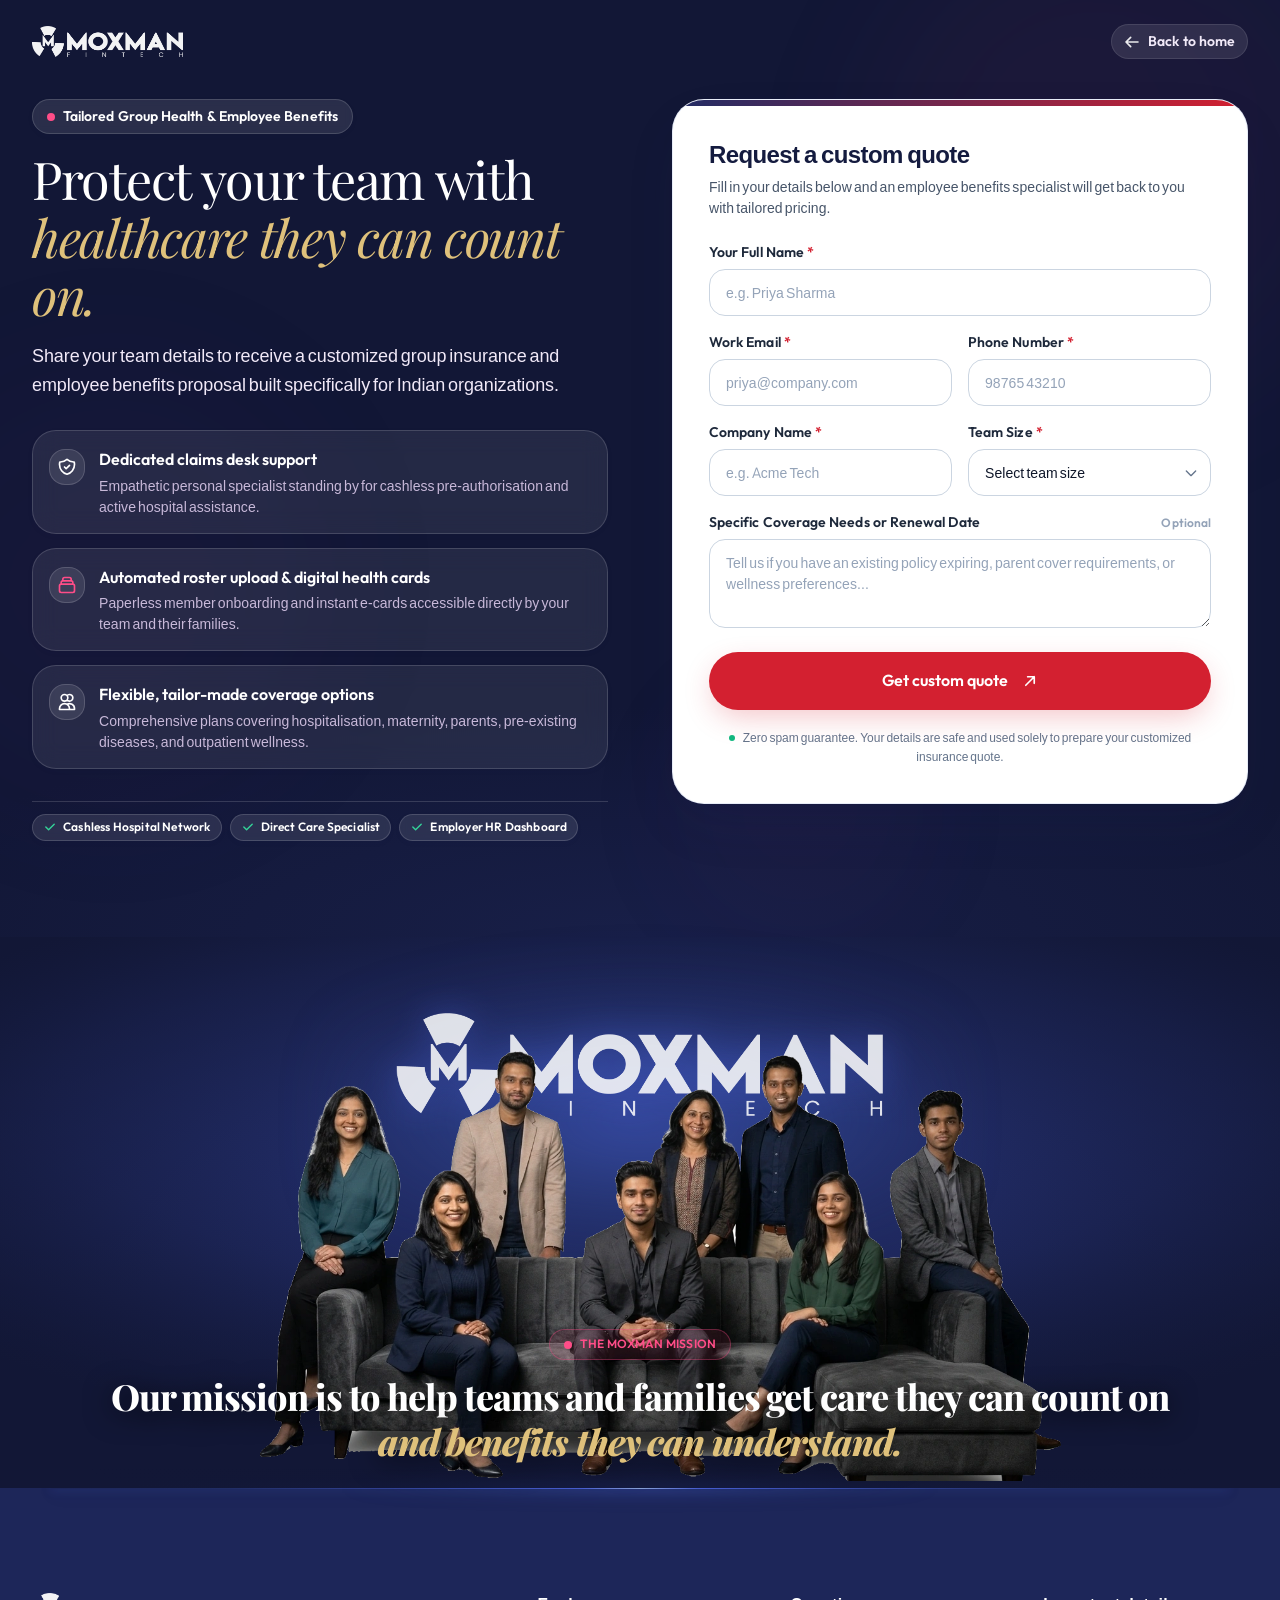
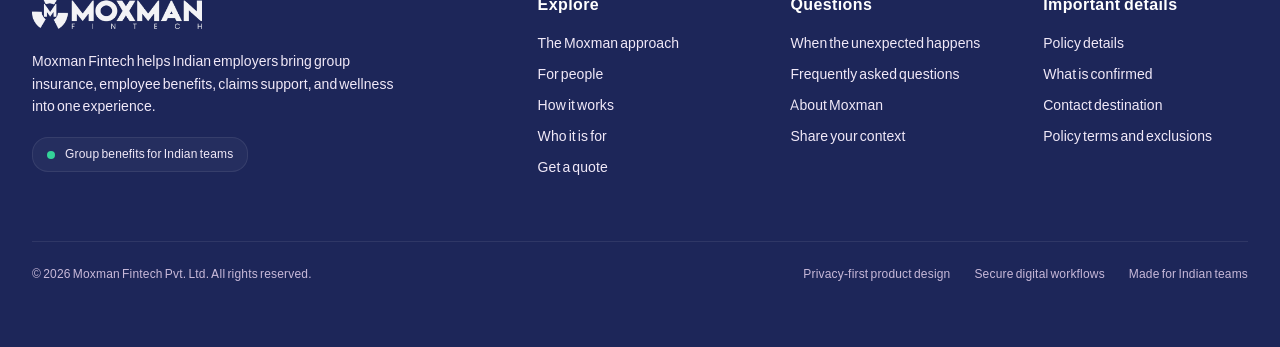
==== commit edfc5cd8: "bg footer color updated" ====
--- a/get-quote/index.html
+++ b/get-quote/index.html
@@ -612,12 +612,6 @@
 
             </div>
 
-            <!-- Coverage disclosure -->
-            <div class="py-5 px-6 rounded-xl bg-white/[0.03] border border-white/[0.08] text-caption text-footer-muted leading-relaxed mb-8">
-                <p>
-                    <strong class="text-white font-semibold">Coverage disclosure:</strong> Insurance products are subject to the applicable policy wording, eligibility, terms, conditions, limits, and exclusions. Final coverage and claims decisions are made under the relevant policy.
-                </p>
-            </div>
 
             <!-- Bottom Bar: Copyright & Security -->
             <div class="pt-6 border-t border-white/[0.08] flex flex-col sm:flex-row items-center justify-between gap-4 text-caption text-footer-muted">
--- a/assets/css/main.min.css
+++ b/assets/css/main.min.css
@@ -1,3 +1,3 @@
-@font-face{font-family:Outfit;font-style:normal;font-weight:600;font-display:swap;src:url(../fonts/outfit-600-normal.woff2) format("woff2")}@font-face{font-family:Outfit;font-style:normal;font-weight:700;font-display:swap;src:url(../fonts/outfit-700-normal.woff2) format("woff2")}@font-face{font-family:Outfit;font-style:normal;font-weight:800;font-display:swap;src:url(../fonts/outfit-800-normal.woff2) format("woff2")}@font-face{font-family:Plus Jakarta Sans;font-style:normal;font-weight:400;font-display:swap;src:url(../fonts/plusjakartasans-400-normal.woff2) format("woff2")}@font-face{font-family:Plus Jakarta Sans;font-style:normal;font-weight:500;font-display:swap;src:url(../fonts/plusjakartasans-500-normal.woff2) format("woff2")}@font-face{font-family:Plus Jakarta Sans;font-style:normal;font-weight:600;font-display:swap;src:url(../fonts/plusjakartasans-600-normal.woff2) format("woff2")}@font-face{font-family:Plus Jakarta Sans;font-style:normal;font-weight:700;font-display:swap;src:url(../fonts/plusjakartasans-700-normal.woff2) format("woff2")}*,:after,:before{--tw-border-spacing-x:0;--tw-border-spacing-y:0;--tw-translate-x:0;--tw-translate-y:0;--tw-rotate:0;--tw-skew-x:0;--tw-skew-y:0;--tw-scale-x:1;--tw-scale-y:1;--tw-pan-x: ;--tw-pan-y: ;--tw-pinch-zoom: ;--tw-scroll-snap-strictness:proximity;--tw-gradient-from-position: ;--tw-gradient-via-position: ;--tw-gradient-to-position: ;--tw-ordinal: ;--tw-slashed-zero: ;--tw-numeric-figure: ;--tw-numeric-spacing: ;--tw-numeric-fraction: ;--tw-ring-inset: ;--tw-ring-offset-width:0px;--tw-ring-offset-color:#fff;--tw-ring-color:rgba(59,130,246,.5);--tw-ring-offset-shadow:0 0 #0000;--tw-ring-shadow:0 0 #0000;--tw-shadow:0 0 #0000;--tw-shadow-colored:0 0 #0000;--tw-blur: ;--tw-brightness: ;--tw-contrast: ;--tw-grayscale: ;--tw-hue-rotate: ;--tw-invert: ;--tw-saturate: ;--tw-sepia: ;--tw-drop-shadow: ;--tw-backdrop-blur: ;--tw-backdrop-brightness: ;--tw-backdrop-contrast: ;--tw-backdrop-grayscale: ;--tw-backdrop-hue-rotate: ;--tw-backdrop-invert: ;--tw-backdrop-opacity: ;--tw-backdrop-saturate: ;--tw-backdrop-sepia: ;--tw-contain-size: ;--tw-contain-layout: ;--tw-contain-paint: ;--tw-contain-style: }::backdrop{--tw-border-spacing-x:0;--tw-border-spacing-y:0;--tw-translate-x:0;--tw-translate-y:0;--tw-rotate:0;--tw-skew-x:0;--tw-skew-y:0;--tw-scale-x:1;--tw-scale-y:1;--tw-pan-x: ;--tw-pan-y: ;--tw-pinch-zoom: ;--tw-scroll-snap-strictness:proximity;--tw-gradient-from-position: ;--tw-gradient-via-position: ;--tw-gradient-to-position: ;--tw-ordinal: ;--tw-slashed-zero: ;--tw-numeric-figure: ;--tw-numeric-spacing: ;--tw-numeric-fraction: ;--tw-ring-inset: ;--tw-ring-offset-width:0px;--tw-ring-offset-color:#fff;--tw-ring-color:rgba(59,130,246,.5);--tw-ring-offset-shadow:0 0 #0000;--tw-ring-shadow:0 0 #0000;--tw-shadow:0 0 #0000;--tw-shadow-colored:0 0 #0000;--tw-blur: ;--tw-brightness: ;--tw-contrast: ;--tw-grayscale: ;--tw-hue-rotate: ;--tw-invert: ;--tw-saturate: ;--tw-sepia: ;--tw-drop-shadow: ;--tw-backdrop-blur: ;--tw-backdrop-brightness: ;--tw-backdrop-contrast: ;--tw-backdrop-grayscale: ;--tw-backdrop-hue-rotate: ;--tw-backdrop-invert: ;--tw-backdrop-opacity: ;--tw-backdrop-saturate: ;--tw-backdrop-sepia: ;--tw-contain-size: ;--tw-contain-layout: ;--tw-contain-paint: ;--tw-contain-style: }
+@font-face{font-family:Outfit;font-style:normal;font-weight:600;font-display:swap;src:url(/assets/fonts/outfit-600-normal.woff2) format("woff2")}@font-face{font-family:Outfit;font-style:normal;font-weight:700;font-display:swap;src:url(/assets/fonts/outfit-700-normal.woff2) format("woff2")}@font-face{font-family:Outfit;font-style:normal;font-weight:800;font-display:swap;src:url(/assets/fonts/outfit-800-normal.woff2) format("woff2")}@font-face{font-family:Plus Jakarta Sans;font-style:normal;font-weight:400;font-display:swap;src:url(/assets/fonts/plusjakartasans-400-normal.woff2) format("woff2")}@font-face{font-family:Plus Jakarta Sans;font-style:normal;font-weight:500;font-display:swap;src:url(/assets/fonts/plusjakartasans-500-normal.woff2) format("woff2")}@font-face{font-family:Plus Jakarta Sans;font-style:normal;font-weight:600;font-display:swap;src:url(/assets/fonts/plusjakartasans-600-normal.woff2) format("woff2")}@font-face{font-family:Plus Jakarta Sans;font-style:normal;font-weight:700;font-display:swap;src:url(/assets/fonts/plusjakartasans-700-normal.woff2) format("woff2")}*,:after,:before{--tw-border-spacing-x:0;--tw-border-spacing-y:0;--tw-translate-x:0;--tw-translate-y:0;--tw-rotate:0;--tw-skew-x:0;--tw-skew-y:0;--tw-scale-x:1;--tw-scale-y:1;--tw-pan-x: ;--tw-pan-y: ;--tw-pinch-zoom: ;--tw-scroll-snap-strictness:proximity;--tw-gradient-from-position: ;--tw-gradient-via-position: ;--tw-gradient-to-position: ;--tw-ordinal: ;--tw-slashed-zero: ;--tw-numeric-figure: ;--tw-numeric-spacing: ;--tw-numeric-fraction: ;--tw-ring-inset: ;--tw-ring-offset-width:0px;--tw-ring-offset-color:#fff;--tw-ring-color:rgba(59,130,246,.5);--tw-ring-offset-shadow:0 0 #0000;--tw-ring-shadow:0 0 #0000;--tw-shadow:0 0 #0000;--tw-shadow-colored:0 0 #0000;--tw-blur: ;--tw-brightness: ;--tw-contrast: ;--tw-grayscale: ;--tw-hue-rotate: ;--tw-invert: ;--tw-saturate: ;--tw-sepia: ;--tw-drop-shadow: ;--tw-backdrop-blur: ;--tw-backdrop-brightness: ;--tw-backdrop-contrast: ;--tw-backdrop-grayscale: ;--tw-backdrop-hue-rotate: ;--tw-backdrop-invert: ;--tw-backdrop-opacity: ;--tw-backdrop-saturate: ;--tw-backdrop-sepia: ;--tw-contain-size: ;--tw-contain-layout: ;--tw-contain-paint: ;--tw-contain-style: }::backdrop{--tw-border-spacing-x:0;--tw-border-spacing-y:0;--tw-translate-x:0;--tw-translate-y:0;--tw-rotate:0;--tw-skew-x:0;--tw-skew-y:0;--tw-scale-x:1;--tw-scale-y:1;--tw-pan-x: ;--tw-pan-y: ;--tw-pinch-zoom: ;--tw-scroll-snap-strictness:proximity;--tw-gradient-from-position: ;--tw-gradient-via-position: ;--tw-gradient-to-position: ;--tw-ordinal: ;--tw-slashed-zero: ;--tw-numeric-figure: ;--tw-numeric-spacing: ;--tw-numeric-fraction: ;--tw-ring-inset: ;--tw-ring-offset-width:0px;--tw-ring-offset-color:#fff;--tw-ring-color:rgba(59,130,246,.5);--tw-ring-offset-shadow:0 0 #0000;--tw-ring-shadow:0 0 #0000;--tw-shadow:0 0 #0000;--tw-shadow-colored:0 0 #0000;--tw-blur: ;--tw-brightness: ;--tw-contrast: ;--tw-grayscale: ;--tw-hue-rotate: ;--tw-invert: ;--tw-saturate: ;--tw-sepia: ;--tw-drop-shadow: ;--tw-backdrop-blur: ;--tw-backdrop-brightness: ;--tw-backdrop-contrast: ;--tw-backdrop-grayscale: ;--tw-backdrop-hue-rotate: ;--tw-backdrop-invert: ;--tw-backdrop-opacity: ;--tw-backdrop-saturate: ;--tw-backdrop-sepia: ;--tw-contain-size: ;--tw-contain-layout: ;--tw-contain-paint: ;--tw-contain-style: }
 
-/*! tailwindcss v3.4.19 | MIT License | https://tailwindcss.com*/*,:after,:before{box-sizing:border-box;border:0 solid #e5e7eb}:after,:before{--tw-content:""}:host,html{line-height:1.5;-webkit-text-size-adjust:100%;-moz-tab-size:4;-o-tab-size:4;tab-size:4;font-family:ui-sans-serif,system-ui,sans-serif,Apple Color Emoji,Segoe UI Emoji,Segoe UI Symbol,Noto Color Emoji;font-feature-settings:normal;font-variation-settings:normal;-webkit-tap-highlight-color:transparent}body{margin:0;line-height:inherit}hr{height:0;color:inherit;border-top-width:1px}abbr:where([title]){-webkit-text-decoration:underline dotted;text-decoration:underline dotted}h1,h2,h3,h4,h5,h6{font-size:inherit;font-weight:inherit}a{color:inherit;text-decoration:inherit}b,strong{font-weight:bolder}code,kbd,pre,samp{font-family:ui-monospace,SFMono-Regular,Menlo,Monaco,Consolas,Liberation Mono,Courier New,monospace;font-feature-settings:normal;font-variation-settings:normal;font-size:1em}small{font-size:80%}sub,sup{font-size:75%;line-height:0;position:relative;vertical-align:baseline}sub{bottom:-.25em}sup{top:-.5em}table{text-indent:0;border-color:inherit;border-collapse:collapse}button,input,optgroup,select,textarea{font-family:inherit;font-feature-settings:inherit;font-variation-settings:inherit;font-size:100%;font-weight:inherit;line-height:inherit;letter-spacing:inherit;color:inherit;margin:0;padding:0}button,select{text-transform:none}button,input:where([type=button]),input:where([type=reset]),input:where([type=submit]){-webkit-appearance:button;background-color:transparent;background-image:none}:-moz-focusring{outline:auto}:-moz-ui-invalid{box-shadow:none}progress{vertical-align:baseline}::-webkit-inner-spin-button,::-webkit-outer-spin-button{height:auto}[type=search]{-webkit-appearance:textfield;outline-offset:-2px}::-webkit-search-decoration{-webkit-appearance:none}::-webkit-file-upload-button{-webkit-appearance:button;font:inherit}summary{display:list-item}blockquote,dd,dl,figure,h1,h2,h3,h4,h5,h6,hr,p,pre{margin:0}fieldset{margin:0}fieldset,legend{padding:0}menu,ol,ul{list-style:none;margin:0;padding:0}dialog{padding:0}textarea{resize:vertical}input::-moz-placeholder,textarea::-moz-placeholder{opacity:1;color:#9ca3af}input::placeholder,textarea::placeholder{opacity:1;color:#9ca3af}[role=button],button{cursor:pointer}:disabled{cursor:default}audio,canvas,embed,iframe,img,object,svg,video{display:block;vertical-align:middle}img,video{max-width:100%;height:auto}[hidden]:where(:not([hidden=until-found])){display:none}html{font-family:var(--font-body);color:var(--color-neutral-800);background-color:var(--color-surface);scroll-behavior:auto;-webkit-font-smoothing:antialiased;-moz-osx-font-smoothing:grayscale}h1,h2,h3,h4,h5,h6{font-family:var(--font-display);color:var(--color-primary-950)}::-moz-selection{background-color:var(--color-primary-900);color:#fff}::selection{background-color:var(--color-primary-900);color:#fff}.container{width:100%}@media (min-width:640px){.container{max-width:640px}}@media (min-width:768px){.container{max-width:768px}}@media (min-width:1024px){.container{max-width:1024px}}@media (min-width:1280px){.container{max-width:1280px}}@media (min-width:1536px){.container{max-width:1536px}}.btn-primary{display:inline-flex;align-items:center;justify-content:center;gap:.5rem;border-radius:1rem;--tw-bg-opacity:1;background-color:rgb(211 32 48/var(--tw-bg-opacity,1));padding:.875rem 1.5rem;font-family:Outfit,sans-serif;font-size:.875rem;line-height:1.5;letter-spacing:.005em;font-weight:600;--tw-text-opacity:1;color:rgb(255 255 255/var(--tw-text-opacity,1));--tw-shadow:0 10px 30px -5px rgba(211,32,48,.28);--tw-shadow-colored:0 10px 30px -5px var(--tw-shadow-color);box-shadow:var(--tw-ring-offset-shadow,0 0 #0000),var(--tw-ring-shadow,0 0 #0000),var(--tw-shadow);transition-property:all;transition-timing-function:cubic-bezier(.4,0,.2,1);transition-duration:.2s}.btn-primary:focus-visible{outline:2px solid transparent;outline-offset:2px;--tw-ring-offset-shadow:var(--tw-ring-inset) 0 0 0 var(--tw-ring-offset-width) var(--tw-ring-offset-color);--tw-ring-shadow:var(--tw-ring-inset) 0 0 0 calc(2px + var(--tw-ring-offset-width)) var(--tw-ring-color);box-shadow:var(--tw-ring-offset-shadow),var(--tw-ring-shadow),var(--tw-shadow,0 0 #0000);--tw-ring-opacity:1;--tw-ring-color:rgb(239 68 68/var(--tw-ring-opacity,1));--tw-ring-offset-width:2px}.btn-primary:active{--tw-scale-x:0.98;--tw-scale-y:0.98;transform:translate(var(--tw-translate-x),var(--tw-translate-y)) rotate(var(--tw-rotate)) skewX(var(--tw-skew-x)) skewY(var(--tw-skew-y)) scaleX(var(--tw-scale-x)) scaleY(var(--tw-scale-y))}@media (min-width:640px){.btn-primary{font-size:1rem;line-height:1.6;letter-spacing:0;font-weight:400}}.btn-secondary{display:inline-flex;align-items:center;justify-content:center;gap:.5rem;border-radius:1rem;--tw-bg-opacity:1;background-color:rgb(33 44 101/var(--tw-bg-opacity,1));padding:.875rem 1.5rem;font-family:Outfit,sans-serif;font-size:.875rem;line-height:1.5;letter-spacing:.005em;font-weight:600;--tw-text-opacity:1;color:rgb(255 255 255/var(--tw-text-opacity,1));--tw-shadow:0 8px 24px -4px rgba(33,44,101,.07),0 4px 12px -2px rgba(33,44,101,.04);--tw-shadow-colored:0 8px 24px -4px var(--tw-shadow-color),0 4px 12px -2px var(--tw-shadow-color);box-shadow:var(--tw-ring-offset-shadow,0 0 #0000),var(--tw-ring-shadow,0 0 #0000),var(--tw-shadow);transition-property:all;transition-timing-function:cubic-bezier(.4,0,.2,1);transition-duration:.2s}.btn-secondary:hover{--tw-bg-opacity:1;background-color:rgb(20 27 63/var(--tw-bg-opacity,1))}.btn-secondary:focus-visible{outline:2px solid transparent;outline-offset:2px;--tw-ring-offset-shadow:var(--tw-ring-inset) 0 0 0 var(--tw-ring-offset-width) var(--tw-ring-offset-color);--tw-ring-shadow:var(--tw-ring-inset) 0 0 0 calc(2px + var(--tw-ring-offset-width)) var(--tw-ring-color);box-shadow:var(--tw-ring-offset-shadow),var(--tw-ring-shadow),var(--tw-shadow,0 0 #0000);--tw-ring-opacity:1;--tw-ring-color:rgb(44 68 136/var(--tw-ring-opacity,1));--tw-ring-offset-width:2px}.btn-secondary:active{--tw-scale-x:0.98;--tw-scale-y:0.98;transform:translate(var(--tw-translate-x),var(--tw-translate-y)) rotate(var(--tw-rotate)) skewX(var(--tw-skew-x)) skewY(var(--tw-skew-y)) scaleX(var(--tw-scale-x)) scaleY(var(--tw-scale-y))}@media (min-width:640px){.btn-secondary{font-size:1rem;line-height:1.6;letter-spacing:0;font-weight:400}}.btn-ghost{display:inline-flex;align-items:center;justify-content:center;gap:.5rem;border-radius:1rem;padding:.625rem 1.25rem;font-family:Outfit,sans-serif;font-size:.875rem;line-height:1.5;letter-spacing:.005em;font-weight:500;--tw-text-opacity:1;color:rgb(33 44 101/var(--tw-text-opacity,1));transition-property:all;transition-timing-function:cubic-bezier(.4,0,.2,1);transition-duration:.2s}.btn-ghost:hover{--tw-bg-opacity:1;background-color:rgb(240 243 250/var(--tw-bg-opacity,1));--tw-text-opacity:1;color:rgb(20 27 63/var(--tw-text-opacity,1))}.btn-ghost:focus-visible{outline:2px solid transparent;outline-offset:2px;--tw-ring-offset-shadow:var(--tw-ring-inset) 0 0 0 var(--tw-ring-offset-width) var(--tw-ring-offset-color);--tw-ring-shadow:var(--tw-ring-inset) 0 0 0 calc(2px + var(--tw-ring-offset-width)) var(--tw-ring-color);box-shadow:var(--tw-ring-offset-shadow),var(--tw-ring-shadow),var(--tw-shadow,0 0 #0000);--tw-ring-opacity:1;--tw-ring-color:rgb(108 142 207/var(--tw-ring-opacity,1))}.btn-gradient-light{position:relative;display:inline-flex;align-items:center;justify-content:center;gap:.5rem;font-family:var(--font-display);font-weight:600;font-size:1rem;line-height:1.5;color:#141b3f;padding:.875rem 1.75rem;min-height:48px;border-radius:2.5rem;border:2px solid transparent;background-clip:padding-box,border-box;background-origin:padding-box,border-box;background-image:linear-gradient(#fff,#fff),conic-gradient(from var(--btn-angle,0deg),#212c65,#38bdf8,#d32030,#60a5fa,#212c65);animation:rotateBtnAngle 4s linear infinite;box-shadow:0 4px 14px -2px rgba(33,44,101,.08),0 2px 6px -1px rgba(33,44,101,.04);transition:transform .25s ease-out,box-shadow .25s ease-out;text-decoration:none;cursor:pointer}.btn-gradient-light:not(.btn-sweep):before{content:"";position:absolute;inset:-4px;border-radius:inherit;background:radial-gradient(circle at center,hsla(0,96%,89%,.35),rgba(96,165,250,.25) 70%,transparent 100%);filter:blur(8px);opacity:0;z-index:-1;transition:opacity .25s ease-out;pointer-events:none}.btn-gradient-light:not(.btn-sweep) svg{transition:transform .25s ease-out}@media (hover:hover){.btn-gradient-light:hover{transform:translateY(-2px);box-shadow:0 8px 24px -4px rgba(33,44,101,.14),0 4px 10px -2px rgba(33,44,101,.08)}.btn-gradient-light:not(.btn-sweep):hover:before{opacity:1}.btn-gradient-light:not(.btn-sweep):hover svg{transform:translateX(4px)}}.btn-gradient-light:active{transform:scale(.98)}.btn-gradient-light:focus-visible{outline:2px solid var(--color-primary-600);outline-offset:3px}.hero-scenes-stack{display:grid;grid-template-columns:100%;grid-template-rows:auto}.hero-scenes-stack>.hero-scene-group{grid-column:1;grid-row:1}.bg-hero-cream{background-color:var(--color-hero-cream)}.max-w-container{width:100%;max-width:1280px;margin-left:auto;margin-right:auto}@media (min-width:1745px){.max-w-container{max-width:1440px!important}}.hero-title{font-size:clamp(1.75rem,1.25rem + 2.8vw,3.625rem);line-height:1.08;letter-spacing:-.035em}@media (min-width:1280px) and (max-width:1535px){.hero-title{font-size:clamp(3.25rem,.1rem + 3.9vw,3.875rem)}}@media (min-width:1536px){.hero-title{font-size:64px}}@media (min-width:1500px) and (max-width:1599px) and (max-height:820px){.hero-title{font-size:54px!important}}@media (min-width:1745px){.hero-title{font-size:66px}}@media (min-width:1920px){.hero-title{font-size:68px}}.title-gradient-hero{color:var(--color-primary-700);background:linear-gradient(90deg,var(--color-primary-900) 0,var(--color-primary-700) 50%,var(--color-accent-600) 100%);-webkit-background-clip:text;background-clip:text;-webkit-text-fill-color:transparent;-webkit-box-decoration-break:clone;box-decoration-break:clone;display:inline}.hero-progress-segment{width:.625rem!important;height:.625rem!important;min-width:.625rem!important;min-height:.625rem!important;border-radius:9999px!important;cursor:pointer;transition:background-color .25s ease,box-shadow .25s ease,transform .25s ease!important}.hero-progress-segment.active{background-color:var(--color-accent-600)!important;box-shadow:0 0 6px rgba(211,32,48,.45)!important}.hero-progress-segment:not(.active){background-color:hsla(0,0%,100%,.4)!important}.hero-progress-segment:not(.active):hover{background-color:hsla(0,0%,100%,.65)!important}.hero-cta-btn{display:inline-flex;align-items:center;justify-content:center;padding:.85rem 1.85rem;border-radius:9999px;background-color:#fff;color:#141b3f;font-family:var(--font-display,"Outfit",sans-serif);font-size:.9375rem;font-weight:700;text-decoration:none;box-shadow:0 12px 30px -4px rgba(20,27,63,.22),0 4px 10px -2px rgba(20,27,63,.12);border:1px solid hsla(0,0%,100%,.95);transition:transform .22s ease-out,box-shadow .22s ease-out,background-color .22s ease-out;cursor:pointer}@media (hover:hover){.hero-cta-btn:hover{transform:translateY(-2px);box-shadow:0 18px 36px -6px rgba(20,27,63,.32),0 6px 14px -2px rgba(20,27,63,.18)}}.hero-cta-btn:active{transform:scale(.98)}.btn-sweep{position:relative;overflow:hidden!important;isolation:isolate;backface-visibility:hidden}.btn-sweep>*{position:relative;z-index:2}.btn-sweep svg{transform:rotate(-45deg);transition:transform .25s ease-out,color .38s cubic-bezier(.22,1,.36,1);transform-origin:center center;flex-shrink:0}.btn-sweep:before{content:"";position:absolute;inset:-1px;border-radius:9999px;z-index:1;pointer-events:none;transform:scaleX(0);transform-origin:right center;transition:transform .38s cubic-bezier(.22,1,.36,1);will-change:transform}.btn-sweep--purple:before{background-color:var(--color-logo-purple)}.btn-sweep--purple>span,.btn-sweep--purple>svg{color:#fff;transition:color .38s cubic-bezier(.22,1,.36,1)}.btn-sweep--red:before{background-color:var(--color-accent-600)}.btn-sweep--red>span,.btn-sweep--red>svg{color:var(--color-primary-950,#141b3f);transition:color .38s cubic-bezier(.22,1,.36,1)}@media (hover:hover){.btn-sweep:focus-visible:before,.btn-sweep:hover:before{transform:scaleX(1);transform-origin:left center}.btn-sweep:focus-visible svg,.btn-sweep:hover svg{transform:rotate(-45deg)}.btn-sweep--red:focus-visible>span,.btn-sweep--red:focus-visible>svg,.btn-sweep--red:hover>span,.btn-sweep--red:hover>svg{color:#fff}}.btn-sweep:active{transform:scale(.98)}.btn-sweep--purple:focus-visible{outline:2px solid var(--color-footer-pink,#ff4d88);outline-offset:3px}.btn-sweep--red:focus-visible{outline:2px solid var(--color-accent-600,#d32030);outline-offset:3px}@media (prefers-reduced-motion:reduce){.btn-sweep:before{transform:none!important;opacity:0;transition:opacity .15s ease-in-out!important}.btn-sweep:focus-visible:before,.btn-sweep:hover:before{transform:none!important;opacity:1!important}.btn-sweep svg{transition:none!important}.btn-sweep>span,.btn-sweep>svg{transition:color .15s ease-in-out!important}}.hero-claims-artwork{max-width:clamp(520px,46vw,760px);height:clamp(480px,calc(100svh - 138px),820px);margin-left:auto;margin-right:0}.hero-claims-artwork,.hero-claims-artwork .claims-artwork-people{position:relative;width:100%;display:flex;align-items:flex-end;justify-content:flex-end;margin-bottom:0!important}.hero-claims-artwork .claims-artwork-people{z-index:4;height:100%;bottom:clamp(32px,4.2vh,60px)!important;animation:none!important;transform:none!important}.hero-claims-artwork .claims-artwork-people picture{display:block;height:100%;width:100%}.hero-claims-artwork .claims-artwork-img{height:100%;width:100%;max-height:100%;-o-object-fit:contain;object-fit:contain;-o-object-position:bottom right;object-position:bottom right;display:block;vertical-align:bottom;margin-bottom:0!important;filter:drop-shadow(0 14px 32px rgba(35,10,60,.16));-webkit-user-select:none;-moz-user-select:none;user-select:none;pointer-events:none}.hero-bottom-curve-wrap{position:absolute;bottom:0;left:0;width:100%;height:clamp(260px,35svh,380px);pointer-events:none;z-index:3;overflow:hidden}.hero-bottom-curve-svg{display:block;width:100%;height:100%}.hero-bottom-curve-path{fill:var(--color-brand-purple)}.hero-cta-wrap,.hero-dots-wrap,.hero-top-group,.hero-trust-items{position:relative;z-index:5}#heroScene1,#heroScene2{position:relative;z-index:4}.team-care-console{transform:perspective(1400px) rotateY(-4deg) rotateX(2deg) translateZ(0);transform-style:preserve-3d;will-change:transform;transition:transform .45s cubic-bezier(.16,1,.3,1),box-shadow .45s ease}.team-care-console:hover{transform:perspective(1400px) rotateY(-1.5deg) rotateX(.5deg) translateZ(6px);box-shadow:0 35px 75px -15px rgba(20,27,63,.2),0 14px 28px -6px rgba(20,27,63,.1)}@media (min-width:1536px){.hero-claims-artwork{max-width:clamp(620px,46vw,800px)}.hero-bottom-curve-wrap{height:clamp(280px,35svh,400px)}}@media (min-width:1745px){.hero-claims-artwork{max-width:clamp(680px,47vw,840px)}}@media (min-width:640px) and (max-width:1023px){#heroAbstractShape,.hero-bottom-group>div:last-child{display:none!important}#heroPinContainer{min-height:0!important;height:auto!important;padding-top:84px!important;padding-bottom:0!important;display:flex!important;flex-direction:column!important;justify-content:flex-start!important;position:relative!important;overflow:hidden!important}#heroPinContainer>.max-w-container{flex:0 0 auto!important;padding-top:0!important;padding-bottom:2rem!important;position:relative!important;z-index:10!important}.hero-content-grid{display:flex!important;flex-direction:column!important;align-items:center!important;height:auto!important;min-height:0!important}.hero-left-column{display:contents!important}.hero-top-group{order:1!important;width:100%!important;max-width:620px!important;margin-bottom:.5rem!important;align-items:center!important}.hero-top-group,.hero-top-group .hero-slides-stack{text-align:center!important}.hero-top-group .hero-desc{margin-left:auto!important;margin-right:auto!important}.hero-visual-column{position:relative!important;order:2!important;width:100%!important;max-width:460px!important;height:360px!important;min-height:360px!important;max-height:360px!important;margin-top:.5rem!important;margin-bottom:.75rem!important;display:flex!important;align-items:center!important;justify-content:center!important;pointer-events:auto!important;bottom:auto!important;right:auto!important;z-index:4!important}.hero-scenes-stack{display:grid!important;grid-template-columns:100%!important;grid-template-rows:100%!important;justify-items:center!important}.hero-scenes-stack,.hero-scenes-stack>.hero-scene-group{width:100%!important;height:100%!important;align-items:center!important}.hero-scenes-stack>.hero-scene-group{grid-column:1!important;grid-row:1!important;display:flex!important;justify-content:center!important}.hero-claims-artwork{width:100%!important;max-width:400px!important;height:360px!important;margin:0 auto!important;display:flex!important;align-items:flex-end!important;justify-content:center!important;position:relative!important;overflow:visible!important}.hero-claims-artwork .claims-artwork-people{position:relative!important;bottom:0!important;margin-bottom:0!important}.hero-claims-artwork .claims-artwork-img{max-height:360px!important;-o-object-fit:contain!important;object-fit:contain!important;-o-object-position:bottom center!important;object-position:bottom center!important}#heroScene2>div{padding:0!important;width:100%!important;display:flex!important;justify-content:center!important}.team-care-console{width:380px!important;max-width:calc(100vw - 48px)!important;height:auto!important;max-height:360px!important;margin:0 auto!important;box-shadow:0 16px 36px -10px rgba(20,27,63,.16)!important}.hero-bottom-group{order:3!important;width:100%!important;justify-content:center!important;padding-top:.5rem!important}.hero-bottom-group,.hero-cta-group{align-items:center!important}.hero-bottom-curve-wrap{height:clamp(220px,34svh,340px)}}@media (max-width:767px){#heroAbstractShape,.hero-bottom-group>div:last-child{display:none!important}#heroPinContainer{min-height:0!important;height:auto!important;padding-top:72px!important;padding-bottom:0!important;display:flex!important;flex-direction:column!important;justify-content:flex-start!important;position:relative!important;overflow:hidden!important}#heroPinContainer>.max-w-container{flex:0 0 auto!important;padding-top:0!important;padding-bottom:1.5rem!important;position:relative!important;z-index:10!important}.hero-content-grid{display:flex!important;flex-direction:column!important;align-items:stretch!important;height:auto!important;min-height:0!important}.hero-left-column{display:contents!important}.hero-top-group{order:1!important;width:100%!important;margin-bottom:.25rem!important;align-items:flex-start!important;text-align:left!important}.hero-tag-pill{margin-bottom:.5rem!important;padding:.35rem .85rem!important;font-size:.8125rem!important}.hero-title{font-size:1.6875rem!important;line-height:1.15!important;margin-bottom:.35rem!important}.hero-desc{font-size:.875rem!important;line-height:1.4!important}.hero-visual-column{position:relative!important;order:2!important;width:100%!important;max-width:100%!important;height:250px!important;min-height:250px!important;max-height:250px!important;margin-top:.35rem!important;margin-bottom:.65rem!important;display:flex!important;align-items:center!important;justify-content:center!important;pointer-events:auto!important;bottom:auto!important;right:auto!important;z-index:4!important}.hero-scenes-stack{display:grid!important;grid-template-columns:100%!important;grid-template-rows:100%!important;justify-items:center!important}.hero-scenes-stack,.hero-scenes-stack>.hero-scene-group{width:100%!important;height:100%!important;align-items:center!important}.hero-scenes-stack>.hero-scene-group{grid-column:1!important;grid-row:1!important;display:flex!important;justify-content:center!important}.hero-claims-artwork{width:100%!important;max-width:270px!important;height:250px!important;margin:0 auto!important;display:flex!important;align-items:flex-end!important;justify-content:center!important;position:relative!important;overflow:visible!important}.hero-claims-artwork .claims-artwork-people{position:relative!important;bottom:0!important;margin-bottom:0!important}.hero-claims-artwork .claims-artwork-img{max-height:252px!important;-o-object-fit:contain!important;object-fit:contain!important;-o-object-position:bottom center!important;object-position:bottom center!important}#heroScene2>div{padding:0!important;width:100%!important;display:flex!important;justify-content:center!important}.team-care-console{width:326px!important;max-width:calc(100vw - 32px)!important;height:auto!important;max-height:250px!important;padding:.5rem .65rem!important;border-radius:1.15rem!important;transform:none!important;margin:0 auto!important;display:flex!important;flex-direction:column!important;justify-content:space-between!important;box-shadow:0 16px 36px -10px rgba(20,27,63,.16)!important}.team-care-console>div:first-child{padding-bottom:.25rem!important;margin-bottom:.25rem!important;border-bottom-width:1px!important}.team-care-console>div:first-child .w-8{width:1.35rem!important;height:1.35rem!important}.team-care-console>div:first-child svg{width:.75rem!important;height:.75rem!important}.team-care-console>div:first-child .text-xs{font-size:.65rem!important;line-height:1.15!important}.team-care-console>div:first-child .text-\[9px\]{font-size:.55rem!important}.team-care-console>div:first-child .rounded-full{padding:.12rem .4rem!important;font-size:.55rem!important}.team-care-console .space-y-3{display:flex!important;flex-direction:column!important;gap:.25rem!important}.team-care-console .care-layer-tile{padding:.3rem .5rem!important;border-radius:.6rem!important;gap:.4rem!important}.team-care-console .care-layer-tile .w-8{width:1.25rem!important;height:1.25rem!important;border-radius:.35rem!important;margin-top:.1rem!important}.team-care-console .care-layer-tile svg{width:.7rem!important;height:.7rem!important}.team-care-console .care-layer-tile .text-\[9px\]{font-size:.48rem!important;line-height:1!important}.team-care-console .care-layer-tile .text-xs{font-size:.65rem!important;line-height:1.15!important;margin-top:.05rem!important}.team-care-console .care-layer-tile .text-\[10px\]{font-size:.55rem!important;line-height:1.15!important;margin-top:.05rem!important}.team-care-console>div:last-child{padding-top:.25rem!important;margin-top:.25rem!important;border-top-width:1px!important}.team-care-console>div:last-child>div{font-size:.52rem!important}.hero-bottom-group{order:3!important;width:100%!important;padding-top:0!important;position:relative!important;z-index:10!important;flex-direction:column!important;align-items:center!important;text-align:center!important}.hero-bottom-group,.hero-cta-wrap{display:flex!important;justify-content:center!important}.hero-cta-wrap{margin-bottom:.625rem!important;width:auto!important}.hero-cta-btn{padding:.75rem 1.65rem!important;font-size:.9375rem!important;box-shadow:0 10px 25px -4px rgba(20,27,63,.25)!important}.hero-dots-wrap{margin:0 auto!important;display:flex!important;align-items:center!important;justify-content:center!important;gap:.625rem!important;padding:.15rem 0!important}.hero-bottom-curve-wrap{position:absolute!important;left:0!important;right:0!important;width:100%!important;bottom:0!important;height:250px!important;pointer-events:none!important;z-index:2!important}.hero-bottom-curve-svg{width:100%!important;height:100%!important}.team-care-console>div:first-child .\!rounded-full{padding:.12rem .4rem!important;font-size:.55rem!important}}@media (prefers-reduced-motion:reduce){.team-care-console,.team-care-console:hover{animation:none!important;transform:none!important;transition:none!important}}@media (min-width:1024px){#heroPinContainer{height:100svh!important;min-height:100svh!important;max-height:100svh!important;padding-top:98px!important;overflow:hidden!important}#heroPinContainer>.max-w-container{height:calc(100svh - 142px)!important;max-height:calc(100svh - 142px)!important;flex:1 1 auto!important;min-height:0!important;overflow:visible!important}.hero-content-grid{position:relative!important;height:100%!important;min-height:0!important}.hero-tag-pill{padding-top:.35rem!important;padding-bottom:.35rem!important}.hero-tag-pill,.hero-title{margin-bottom:.5rem!important}.hero-title{padding-bottom:0!important}.hero-desc{font-size:.9375rem!important;line-height:1.5!important}.hero-left-column{position:relative!important;height:100%!important;display:flex!important;flex-direction:column!important;justify-content:center!important}.hero-top-group{transform:translateY(clamp(-30px,-2.8vh,-15px))!important}.hero-bottom-group{position:absolute!important;bottom:0!important;left:0!important;padding-top:0!important}.hero-cta-wrap{margin-bottom:.5rem!important}.hero-dots-wrap{margin-bottom:.4rem!important}.hero-bottom-curve-wrap{height:clamp(280px,40svh,340px)!important}.hero-claims-artwork{transform:translateY(clamp(-105px,-10.5vh,-60px))!important}.hero-visual-column{position:absolute!important;right:0!important;bottom:0!important;width:54%!important;height:100%!important;pointer-events:auto!important;display:flex!important;align-items:flex-end!important;justify-content:flex-end!important}#heroScenesContainer{height:100%!important;width:100%!important}#heroScene1{height:100%!important;align-items:flex-end!important}#heroScene2{height:100%!important;align-items:center!important}}@media (min-width:1536px){.hero-desc{font-size:18px!important}}.section-spectrum{position:relative;background-color:var(--color-hero-cream)}.section-about{position:relative;overflow:hidden!important;background-color:var(--color-benefits-bg,#3d1561)!important;background-image:none!important}.edge-ambient-glow{position:absolute;pointer-events:none;z-index:0;width:clamp(380px,42vw,700px);height:clamp(480px,52vw,820px);border-radius:50%;filter:blur(95px);-webkit-filter:blur(95px)}.edge-ambient-glow--pink{background-color:var(--color-logo-pink,#df2065);opacity:.16}.edge-ambient-glow--lavender{background-color:var(--color-footer-muted,#c8b9d9);opacity:.15}.edge-ambient-glow--left-top{left:0;top:22%;transform:translate(-50%,-50%)}.edge-ambient-glow--right-bottom{right:0;top:68%;transform:translate(50%,-50%)}.edge-ambient-glow--right-top{right:0;top:22%;transform:translate(50%,-50%)}.edge-ambient-glow--left-bottom{left:0;top:68%;transform:translate(-50%,-50%)}@media (max-width:767px){.edge-ambient-glow{width:clamp(260px,65vw,420px);height:clamp(340px,75vw,520px);filter:blur(65px);-webkit-filter:blur(65px)}.edge-ambient-glow--pink{opacity:.14}.edge-ambient-glow--lavender{opacity:.13}}.about-content-column{background:transparent}.about-visual-panel{position:relative;isolation:isolate;background:transparent!important}.about-scene-person{will-change:transform}.about-advisor-img{background:transparent;border:none;outline:none;box-shadow:none}@media (min-width:1141px){.about-advisor-img{width:auto!important;max-width:100%!important;height:auto!important;max-height:min(520px,calc(100svh - 410px))!important;-o-object-fit:contain!important;object-fit:contain!important;-o-object-position:bottom left!important;object-position:bottom left!important;display:block!important}}.about-heading{font-size:34px!important;line-height:1.12!important;font-weight:400!important;letter-spacing:-.025em}@media (min-width:640px){.about-heading{font-size:44px!important;line-height:1.12!important}}@media (min-width:1024px){.about-heading{font-size:50px!important;line-height:1.12!important}}@media (min-width:1141px) and (max-width:1600px){.about-heading{font-size:40px!important;line-height:1.14!important;margin-bottom:clamp(.25rem,.8vh,.5rem)!important}}@media (min-width:1601px){.about-heading{font-size:56px!important;line-height:1.12!important}}@media (min-width:1141px){.about-lead{font-size:clamp(13px,1.4vh,15px)!important;margin-bottom:clamp(.2rem,.6vh,.375rem)!important;line-height:1.25!important}.about-desc{font-size:clamp(12px,1.3vh,13.5px)!important;margin-bottom:clamp(.35rem,1vh,.75rem)!important;line-height:1.35!important}.about-tabs-list{gap:clamp(.35rem,.75vh,.5rem)!important}.about-tab-btn{padding:clamp(.38rem,.8vh,.55rem) clamp(.8rem,1.4vh,1.1rem)!important}.about-tab-mark-wrap{width:clamp(1.75rem,3.2vh,2.1rem)!important;height:clamp(1.75rem,3.2vh,2.1rem)!important}.about-tab-mark-img{width:clamp(1.1rem,2.1vh,1.35rem)!important;height:clamp(1.1rem,2.1vh,1.35rem)!important}.about-tab-label{font-size:clamp(.85rem,1.5vh,1rem)!important}}.about-visual-column{padding-left:1rem;padding-right:1rem}@media (min-width:640px){.about-visual-column{padding-left:1.5rem;padding-right:1.5rem}}@media (min-width:1141px){.about-visual-column{position:sticky!important;top:0!important;height:100svh!important;overflow:hidden!important;padding-left:0!important;padding-right:0!important}.about-visual-column,.about-visual-panel{display:flex!important;flex-direction:column!important;justify-content:space-between!important}.about-visual-panel{height:100%!important;width:100%!important;position:relative!important}.about-left-header-wrap{flex:1 1 0%!important;display:flex!important;flex-direction:column!important;justify-content:center!important;min-height:0!important;width:100%!important;z-index:20!important}.about-left-header{margin-left:max(2rem,calc(50vw - 640px + 2rem))!important;padding-right:1.5rem!important;max-width:520px!important;padding-top:0!important}.about-scene-container{position:relative!important;flex-shrink:0!important;z-index:10!important}.about-scene-container,.about-scene-person{width:100%!important;max-width:none!important;margin:0!important;padding:0!important;line-height:0!important}.about-scene-person{display:flex!important;justify-content:flex-start!important;align-items:flex-end!important}}@media (min-width:1745px){.about-left-header{margin-left:calc(50vw - 720px + 2rem)!important}}@media (min-width:1601px){.about-visual-column,.section-about{min-height:max(100svh,890px)!important}.about-visual-column{height:max(100svh,890px)!important}.about-content-column{min-height:max(100svh,890px)!important}.about-heading{margin-bottom:.3125rem!important}.about-lead{margin-bottom:.2rem!important}.about-desc{margin-bottom:0!important}.about-left-copy-deck{margin-bottom:.375rem!important}.about-left-header-wrap{justify-content:flex-start!important;padding-top:clamp(44px,calc(-34.8px + 4.8vw),58px)!important}}.about-left-copy-deck{display:grid;grid-template-columns:1fr;grid-template-rows:1fr;align-items:start;width:100%}.about-left-copy-slide{grid-area:1/1/2/2;width:100%;transition:opacity .28s cubic-bezier(.4,0,.2,1),transform .28s cubic-bezier(.4,0,.2,1)}.about-left-copy-slide:not(.about-copy-active){opacity:0;pointer-events:none;visibility:hidden;transform:translateY(6px)}.about-left-copy-slide.about-copy-active{opacity:1;pointer-events:auto;visibility:visible;transform:translateY(0)}@media (prefers-reduced-motion:reduce){.about-left-copy-slide{transition:none!important;transform:none!important}}.about-tabs-list{position:relative;z-index:20}.about-tab-btn{display:flex;align-items:center;gap:.75rem;width:270px;max-width:100%;padding:.55rem 1.1rem;border-radius:9999px;background-color:#fff;border:1.5px solid rgba(61,21,97,.4);color:var(--color-logo-purple,#3d1561);font-family:var(--font-display,inherit);font-weight:700;font-size:1rem;line-height:1.25;text-align:left;cursor:pointer;box-shadow:0 4px 12px rgba(0,0,0,.08);transition:all .25s cubic-bezier(.4,0,.2,1);outline:none;-webkit-user-select:none;-moz-user-select:none;user-select:none;-webkit-tap-highlight-color:transparent}.about-tab-btn:hover:not(.about-tab-active){background-color:#fff;border-color:var(--color-logo-purple,#3d1561);box-shadow:0 8px 20px rgba(0,0,0,.14);transform:translateY(-1px)}.about-tab-btn:focus-visible{outline:2px solid #fff;outline-offset:3px;box-shadow:0 0 0 4px rgba(223,32,101,.4)}.about-tab-btn.about-tab-active{background-color:var(--color-benefits-bg);border:1.5px solid hsla(0,0%,100%,.45);color:#fff;box-shadow:0 8px 25px rgba(0,0,0,.28)}.about-tab-mark-wrap{width:2.1rem;height:2.1rem;border-radius:9999px;display:flex;align-items:center;justify-content:center;flex-shrink:0;background-color:#fff;box-shadow:0 2px 6px rgba(0,0,0,.12);transition:transform .25s ease}.about-tab-btn:hover .about-tab-mark-wrap{transform:scale(1.05)}.about-tab-btn.about-tab-active .about-tab-mark-wrap{background-color:#fff}.about-tab-mark-img{width:1.35rem;height:1.35rem;-o-object-fit:contain;object-fit:contain;display:block}.about-tab-label{font-family:var(--font-display,inherit);font-weight:700;letter-spacing:-.01em}.about-tab-panels-wrapper{display:grid!important;grid-template-columns:1fr!important;grid-template-rows:1fr!important;position:relative;width:100%}.about-tab-panel{grid-area:1/1/2/2!important;width:100%!important;height:100%!important;display:flex!important;flex-direction:column!important;justify-content:space-between!important;transition:opacity .28s cubic-bezier(.4,0,.2,1),transform .28s cubic-bezier(.4,0,.2,1)}.about-tab-panel[hidden]{display:flex!important;visibility:hidden!important;opacity:0!important;pointer-events:none!important;transform:translateY(8px)}.about-tab-panel:not([hidden]){display:flex!important;visibility:visible!important;opacity:1!important;pointer-events:auto!important;transform:translateY(0)}@media (min-width:1141px){.about-content-column{min-height:100svh!important;display:flex!important;flex-direction:column!important;justify-content:center!important;box-sizing:border-box!important}.about-content-column,.about-content-column>div{padding-top:0!important;padding-bottom:0!important}.about-content-column>div{margin-top:auto!important;margin-bottom:auto!important}.about-highlights-grid{margin-bottom:clamp(.35rem,calc(3.1vh - 6px),1.5rem)!important}.about-highlight-box{padding:clamp(.3rem,calc(1.5vh - .5px),.875rem)!important}.about-highlight-id{font-size:clamp(10px,1.15vh,11px)!important}.about-highlight-title{font-size:clamp(12px,1.35vh,13px)!important}.about-highlight-desc{font-size:clamp(10px,1.15vh,11px)!important;line-height:1.25!important}.about-suite-heading-block{margin-bottom:clamp(.35rem,calc(2.1vh - .4px),1.25rem)!important}.about-suite-pill{font-size:clamp(10px,1.15vh,11px)!important;padding:clamp(.12rem,.4vh,.25rem) clamp(.45rem,1.2vh,.75rem)!important;margin-bottom:clamp(.15rem,.8vh,.5rem)!important}.about-suite-title{font-size:clamp(17px,calc(3.1vh - 1.8px),28px)!important;line-height:1.15!important}.about-suite-grid{gap:clamp(.4rem,calc(2.34vh - 4.5px),1.125rem)!important;margin-bottom:clamp(.35rem,calc(3.1vh - 6px),1.5rem)!important}.about-suite-card{padding:clamp(.55rem,calc(2.4vh - 8px),1.4rem) clamp(.65rem,calc(2.4vh - 7px),1.45rem)!important;min-height:clamp(120px,calc(27.7vh - 51px),215px)!important;border-radius:clamp(16px,2.7vh,26px)!important}.about-card-top-row{margin-bottom:clamp(.2rem,calc(1.7vh - 3.5px),1rem)!important}.about-suite-card .card-floating-unit svg{width:clamp(34px,calc(6.2vh - 3.5px),56px)!important;height:auto!important}.about-suite-card .about-suite-arrow{width:clamp(24px,3.3vh,32px)!important;height:clamp(24px,3.3vh,32px)!important}.about-suite-card .about-suite-arrow svg{width:clamp(12px,1.65vh,16px)!important;height:clamp(12px,1.65vh,16px)!important}.about-card-title{font-size:clamp(16px,1.95vh,19px)!important;margin-bottom:clamp(.1rem,.8vh,.5rem)!important;line-height:1.2!important}.about-card-desc{font-size:clamp(13px,1.35vh,13.5px)!important;line-height:1.26!important}.about-cta-row{padding-top:clamp(.15rem,.8vh,.5rem)!important;gap:clamp(.45rem,1.8vh,1.25rem)!important}.about-cta-btn{padding:clamp(.35rem,calc(1vh + 1px),.75rem) clamp(.8rem,calc(1.8vh + 2px),1.5rem)!important;font-size:clamp(13px,1.4vh,14.5px)!important}.about-cta-guarantee{font-size:clamp(11.5px,1.3vh,13px)!important}}@media (prefers-reduced-motion:reduce){.about-tab-panel{transform:none!important}.about-tab-btn,.about-tab-panel{transition:none!important}}@media (max-width:1140px){.section-about{overflow:hidden!important;padding-top:3.5rem!important;padding-bottom:0!important;min-height:auto!important}.about-grid{display:flex!important;flex-direction:column!important;width:100%!important;min-height:auto!important}.about-visual-column,.about-visual-panel{display:contents!important}.about-left-header-wrap{order:1!important;width:100%!important;max-width:740px!important;margin-left:auto!important;margin-right:auto!important;padding-left:1.25rem!important;padding-right:1.25rem!important;padding-bottom:2rem!important}.about-left-header{margin-left:0!important;padding-right:0!important;max-width:100%!important}.about-left-copy-deck{margin-bottom:1.25rem!important}.about-tabs-list{margin-bottom:0!important;max-width:520px!important}.about-content-column{order:2!important;width:100%!important;max-width:740px!important;margin-left:auto!important;margin-right:auto!important;padding:0 1.25rem 2.5rem!important;min-height:auto!important}.about-content-column>div{margin:0!important;padding:0!important;max-width:100%!important}.about-scene-container{order:3!important;max-width:100%!important;margin-top:0!important;margin-bottom:0!important}.about-scene-container,.about-scene-person{width:100%!important;line-height:0!important;display:flex!important;justify-content:center!important}.about-scene-person{align-items:flex-end!important}.about-advisor-img{width:100%!important;max-width:760px!important;height:auto!important;max-height:480px!important;-o-object-fit:contain!important;object-fit:contain!important;-o-object-position:bottom center!important;object-position:bottom center!important;display:block!important}}@media (min-width:640px) and (max-width:1140px){.about-content-column,.about-left-header-wrap{padding-left:2rem!important;padding-right:2rem!important}}@media (max-width:639px){.about-highlights-grid,.about-suite-grid{grid-template-columns:1fr!important}.about-advisor-img{max-height:320px!important}}.about-suite-card{border-radius:20px;padding:1rem 1.15rem;display:flex;flex-direction:column;justify-content:space-between;min-height:130px;position:relative;text-decoration:none;box-shadow:0 4px 14px rgba(0,0,0,.1);border:1px solid hsla(0,0%,100%,.45);transition:transform .32s cubic-bezier(.34,1.56,.64,1),box-shadow .32s ease,border-color .2s ease}.about-suite-card:hover{transform:translateY(-6px);box-shadow:0 20px 35px -8px rgba(0,0,0,.35)}.about-suite-card-green{background-color:#e3f4ea}.about-suite-card-blue{background-color:#e2edfe}.about-suite-card-yellow{background-color:#fef2d6}.about-suite-card-pink{background-color:#fbe1df}.about-suite-arrow{transition:transform .22s ease}.about-suite-card:hover .about-suite-arrow{transform:translate(2px,-2px)}.card-floating-unit{display:flex;flex-direction:column;align-items:center;position:relative;flex-shrink:0;transition:transform .32s cubic-bezier(.34,1.56,.64,1)}.about-suite-card:hover .card-floating-unit{transform:translateY(-6px)}@keyframes gentleHeartFloat{0%,to{transform:translateY(0)}50%{transform:translateY(-5px)}}@keyframes gentleShadowBreathe{0%,to{transform:scale(1);opacity:.22}50%{transform:scale(.82);opacity:.11}}.floating-heart{animation:gentleHeartFloat 3.2s ease-in-out infinite}.floating-shadow{animation:gentleShadowBreathe 3.2s ease-in-out infinite;transform-origin:center}.section-heading{margin-left:auto;margin-right:auto;margin-bottom:3rem;max-width:48rem;padding-left:1rem;padding-right:1rem;text-align:center}@media (min-width:640px){.section-heading{margin-bottom:4rem}}@media (min-width:1024px){.section-heading{margin-bottom:5rem}}.sr-only{position:absolute;width:1px;height:1px;padding:0;margin:-1px;overflow:hidden;clip:rect(0,0,0,0);white-space:nowrap;border-width:0}.pointer-events-none{pointer-events:none}.pointer-events-auto{pointer-events:auto}.visible{visibility:visible}.collapse{visibility:collapse}.static{position:static}.fixed{position:fixed}.absolute{position:absolute}.relative{position:relative}.sticky{position:sticky}.inset-0{inset:0}.inset-6{inset:1.5rem}.inset-x-0{left:0;right:0}.inset-x-2\.5{left:.625rem;right:.625rem}.inset-y-0{top:0;bottom:0}.-bottom-10{bottom:-2.5rem}.-left-24{left:-6rem}.-right-20{right:-5rem}.-top-20{top:-5rem}.bottom-6{bottom:1.5rem}.bottom-8{bottom:2rem}.bottom-\[22\%\]{bottom:22%}.left-0{left:0}.left-6{left:1.5rem}.right-0{right:0}.right-1\/4{right:25%}.top-0{top:0}.top-1\/3{top:33.333333%}.top-6{top:1.5rem}.top-\[46\%\]{top:46%}.top-\[62px\]{top:62px}.top-full{top:100%}.-z-10{z-index:-10}.z-0{z-index:0}.z-10{z-index:10}.z-20{z-index:20}.z-40{z-index:40}.z-50{z-index:50}.order-1{order:1}.order-2{order:2}.m-0{margin:0}.mx-auto{margin-left:auto;margin-right:auto}.my-0{margin-top:0;margin-bottom:0}.my-0\.5{margin-top:.125rem;margin-bottom:.125rem}.my-auto{margin-top:auto;margin-bottom:auto}.mb-0{margin-bottom:0}.mb-1{margin-bottom:.25rem}.mb-1\.5{margin-bottom:.375rem}.mb-10{margin-bottom:2.5rem}.mb-12{margin-bottom:3rem}.mb-14{margin-bottom:3.5rem}.mb-2{margin-bottom:.5rem}.mb-3{margin-bottom:.75rem}.mb-3\.5{margin-bottom:.875rem}.mb-4{margin-bottom:1rem}.mb-5{margin-bottom:1.25rem}.mb-6{margin-bottom:1.5rem}.mb-7{margin-bottom:1.75rem}.mb-8{margin-bottom:2rem}.ml-0\.5{margin-left:.125rem}.ml-1{margin-left:.25rem}.ml-1\.5{margin-left:.375rem}.ml-2{margin-left:.5rem}.ml-4{margin-left:1rem}.mr-1\.5{margin-right:.375rem}.mr-4{margin-right:1rem}.mt-0\.5{margin-top:.125rem}.mt-2{margin-top:.5rem}.mt-4{margin-top:1rem}.mt-8{margin-top:2rem}.mt-auto{margin-top:auto}.block{display:block}.inline-block{display:inline-block}.inline{display:inline}.flex{display:flex}.inline-flex{display:inline-flex}.table{display:table}.grid{display:grid}.hidden{display:none}.aspect-\[16\/10\]{aspect-ratio:16/10}.h-1{height:.25rem}.h-1\.5{height:.375rem}.h-10{height:2.5rem}.h-11{height:2.75rem}.h-12{height:3rem}.h-16{height:4rem}.h-2{height:.5rem}.h-2\.5{height:.625rem}.h-3\.5{height:.875rem}.h-4{height:1rem}.h-5{height:1.25rem}.h-6{height:1.5rem}.h-64{height:16rem}.h-7{height:1.75rem}.h-72{height:18rem}.h-8{height:2rem}.h-80{height:20rem}.h-9{height:2.25rem}.h-\[360px\]{height:360px}.h-auto{height:auto}.h-full{height:100%}.min-h-0{min-height:0}.min-h-\[100svh\]{min-height:100svh}.min-h-\[132px\]{min-height:132px}.min-h-\[440px\]{min-height:440px}.min-h-\[44px\]{min-height:44px}.min-h-\[calc\(100vh-80px\)\]{min-height:calc(100vh - 80px)}.min-h-screen{min-height:100vh}.\!w-full{width:100%!important}.w-0\.5{width:.125rem}.w-1\.5{width:.375rem}.w-10{width:2.5rem}.w-11{width:2.75rem}.w-12{width:3rem}.w-16{width:4rem}.w-2{width:.5rem}.w-2\.5{width:.625rem}.w-3\.5{width:.875rem}.w-4{width:1rem}.w-5{width:1.25rem}.w-6{width:1.5rem}.w-64{width:16rem}.w-7{width:1.75rem}.w-72{width:18rem}.w-8{width:2rem}.w-80{width:20rem}.w-9{width:2.25rem}.w-\[290px\]{width:290px}.w-\[360px\]{width:360px}.w-\[45vw\]{width:45vw}.w-auto{width:auto}.w-fit{width:-moz-fit-content;width:fit-content}.w-full{width:100%}.min-w-0{min-width:0}.min-w-\[3\.2ch\]{min-width:3.2ch}.max-w-2xl{max-width:42rem}.max-w-3xl{max-width:48rem}.max-w-4xl{max-width:56rem}.max-w-7xl{max-width:80rem}.max-w-\[155px\]{max-width:155px}.max-w-\[380px\]{max-width:380px}.max-w-\[480px\]{max-width:480px}.max-w-\[520px\]{max-width:520px}.max-w-\[560px\]{max-width:560px}.max-w-\[700px\]{max-width:700px}.max-w-\[760px\]{max-width:760px}.max-w-full{max-width:100%}.max-w-md{max-width:28rem}.max-w-none{max-width:none}.max-w-sm{max-width:24rem}.max-w-xl{max-width:36rem}.flex-1{flex:1 1 0%}.flex-shrink-0{flex-shrink:0}.flex-grow{flex-grow:1}.translate-y-1{--tw-translate-y:0.25rem}.scale-100,.translate-y-1{transform:translate(var(--tw-translate-x),var(--tw-translate-y)) rotate(var(--tw-rotate)) skewX(var(--tw-skew-x)) skewY(var(--tw-skew-y)) scaleX(var(--tw-scale-x)) scaleY(var(--tw-scale-y))}.scale-100{--tw-scale-x:1;--tw-scale-y:1}.scale-95{--tw-scale-x:.95;--tw-scale-y:.95}.scale-95,.transform{transform:translate(var(--tw-translate-x),var(--tw-translate-y)) rotate(var(--tw-rotate)) skewX(var(--tw-skew-x)) skewY(var(--tw-skew-y)) scaleX(var(--tw-scale-x)) scaleY(var(--tw-scale-y))}@keyframes pulse{50%{opacity:.5}}.animate-pulse{animation:pulse 2s cubic-bezier(.4,0,.6,1) infinite}.cursor-not-allowed{cursor:not-allowed}.cursor-pointer{cursor:pointer}.select-none{-webkit-user-select:none;-moz-user-select:none;user-select:none}.resize-y{resize:vertical}.resize{resize:both}.list-none{list-style-type:none}.appearance-none{-webkit-appearance:none;-moz-appearance:none;appearance:none}.grid-cols-1{grid-template-columns:repeat(1,minmax(0,1fr))}.flex-col{flex-direction:column}.flex-wrap{flex-wrap:wrap}.items-start{align-items:flex-start}.items-end{align-items:flex-end}.items-center{align-items:center}.items-stretch{align-items:stretch}.justify-start{justify-content:flex-start}.justify-end{justify-content:flex-end}.justify-center{justify-content:center}.justify-between{justify-content:space-between}.gap-1{gap:.25rem}.gap-1\.5{gap:.375rem}.gap-10{gap:2.5rem}.gap-2{gap:.5rem}.gap-2\.5{gap:.625rem}.gap-3{gap:.75rem}.gap-3\.5{gap:.875rem}.gap-4{gap:1rem}.gap-5{gap:1.25rem}.gap-6{gap:1.5rem}.gap-7{gap:1.75rem}.gap-8{gap:2rem}.gap-x-4{-moz-column-gap:1rem;column-gap:1rem}.gap-x-6{-moz-column-gap:1.5rem;column-gap:1.5rem}.gap-y-2{row-gap:.5rem}.space-y-2>:not([hidden])~:not([hidden]){--tw-space-y-reverse:0;margin-top:calc(.5rem*(1 - var(--tw-space-y-reverse)));margin-bottom:calc(.5rem*var(--tw-space-y-reverse))}.space-y-3>:not([hidden])~:not([hidden]){--tw-space-y-reverse:0;margin-top:calc(.75rem*(1 - var(--tw-space-y-reverse)));margin-bottom:calc(.75rem*var(--tw-space-y-reverse))}.space-y-4>:not([hidden])~:not([hidden]){--tw-space-y-reverse:0;margin-top:calc(1rem*(1 - var(--tw-space-y-reverse)));margin-bottom:calc(1rem*var(--tw-space-y-reverse))}.self-end{align-self:flex-end}.self-stretch{align-self:stretch}.overflow-hidden{overflow:hidden}.overflow-visible{overflow:visible}.overflow-x-clip{overflow-x:clip}.overflow-y-visible{overflow-y:visible}.scroll-smooth{scroll-behavior:smooth}.truncate{overflow:hidden;text-overflow:ellipsis}.truncate,.whitespace-nowrap{white-space:nowrap}.\!rounded-btn{border-radius:2.5rem!important}.\!rounded-full{border-radius:9999px!important}.rounded{border-radius:.25rem}.rounded-2xl{border-radius:2rem}.rounded-3xl{border-radius:1.5rem}.rounded-\[28px\]{border-radius:28px}.rounded-\[36px\]{border-radius:36px}.rounded-btn{border-radius:2.5rem}.rounded-full{border-radius:9999px}.rounded-lg{border-radius:1rem}.rounded-md{border-radius:.625rem}.rounded-sm{border-radius:.375rem}.rounded-xl{border-radius:1.5rem}.border{border-width:1px}.border-b{border-bottom-width:1px}.border-l-2{border-left-width:2px}.border-t{border-top-width:1px}.border-\[\#18092d\]\/10{border-color:rgba(24,9,45,.1)}.border-\[\#18092d\]\/25{border-color:rgba(24,9,45,.25)}.border-\[var\(--color-champagne\)\]{border-color:var(--color-champagne)}.border-accent-200{--tw-border-opacity:1;border-color:rgb(254 202 202/var(--tw-border-opacity,1))}.border-emerald-100{--tw-border-opacity:1;border-color:rgb(209 250 229/var(--tw-border-opacity,1))}.border-emerald-200{--tw-border-opacity:1;border-color:rgb(167 243 208/var(--tw-border-opacity,1))}.border-emerald-300{--tw-border-opacity:1;border-color:rgb(110 231 183/var(--tw-border-opacity,1))}.border-emerald-400\/30{border-color:rgba(52,211,153,.3)}.border-neutral-100{--tw-border-opacity:1;border-color:rgb(241 244 249/var(--tw-border-opacity,1))}.border-neutral-100\/90{border-color:rgba(241,244,249,.9)}.border-neutral-200\/60{border-color:rgba(226,231,240,.6)}.border-neutral-300{--tw-border-opacity:1;border-color:rgb(203 213 225/var(--tw-border-opacity,1))}.border-primary-100{--tw-border-opacity:1;border-color:rgb(226 232 245/var(--tw-border-opacity,1))}.border-primary-100\/60{border-color:rgba(226,232,245,.6)}.border-primary-100\/80{border-color:rgba(226,232,245,.8)}.border-primary-200\/60{border-color:rgba(197,210,236,.6)}.border-primary-200\/80{border-color:rgba(197,210,236,.8)}.border-primary-200\/90{border-color:rgba(197,210,236,.9)}.border-primary-800{--tw-border-opacity:1;border-color:rgb(37 55 111/var(--tw-border-opacity,1))}.border-primary-900\/5{border-color:rgba(33,44,101,.05)}.border-purple-100{--tw-border-opacity:1;border-color:rgb(243 232 255/var(--tw-border-opacity,1))}.border-purple-200\/90{border-color:rgba(233,213,255,.9)}.border-white\/10{border-color:hsla(0,0%,100%,.1)}.border-white\/15{border-color:hsla(0,0%,100%,.15)}.border-white\/20{border-color:hsla(0,0%,100%,.2)}.border-white\/25{border-color:hsla(0,0%,100%,.25)}.border-white\/80{border-color:hsla(0,0%,100%,.8)}.border-white\/\[0\.08\]{border-color:hsla(0,0%,100%,.08)}.bg-\[rgba\(223\2c 193\2c 123\2c 0\.06\)\]{background-color:hsla(42,61%,68%,.06)}.bg-\[var\(--color-champagne\)\]{background-color:var(--color-champagne)}.bg-accent-400{--tw-bg-opacity:1;background-color:rgb(248 113 113/var(--tw-bg-opacity,1))}.bg-accent-50{--tw-bg-opacity:1;background-color:rgb(254 242 242/var(--tw-bg-opacity,1))}.bg-accent-600{--tw-bg-opacity:1;background-color:rgb(211 32 48/var(--tw-bg-opacity,1))}.bg-emerald-100{--tw-bg-opacity:1;background-color:rgb(209 250 229/var(--tw-bg-opacity,1))}.bg-emerald-400{--tw-bg-opacity:1;background-color:rgb(52 211 153/var(--tw-bg-opacity,1))}.bg-emerald-50{--tw-bg-opacity:1;background-color:rgb(236 253 245/var(--tw-bg-opacity,1))}.bg-emerald-500{--tw-bg-opacity:1;background-color:rgb(16 185 129/var(--tw-bg-opacity,1))}.bg-emerald-500\/20{background-color:rgba(16,185,129,.2)}.bg-hero-cream{background-color:var(--color-hero-cream,#fefcf7)}.bg-neutral-950{--tw-bg-opacity:1;background-color:rgb(8 13 26/var(--tw-bg-opacity,1))}.bg-pink-100{--tw-bg-opacity:1;background-color:rgb(252 231 243/var(--tw-bg-opacity,1))}.bg-primary-100{--tw-bg-opacity:1;background-color:rgb(226 232 245/var(--tw-bg-opacity,1))}.bg-primary-100\/70{background-color:rgba(226,232,245,.7)}.bg-primary-50{--tw-bg-opacity:1;background-color:rgb(240 243 250/var(--tw-bg-opacity,1))}.bg-primary-50\/70{background-color:rgba(240,243,250,.7)}.bg-primary-600{--tw-bg-opacity:1;background-color:rgb(54 85 166/var(--tw-bg-opacity,1))}.bg-primary-900{--tw-bg-opacity:1;background-color:rgb(33 44 101/var(--tw-bg-opacity,1))}.bg-primary-950\/25{background-color:rgba(20,27,63,.25)}.bg-purple-100{--tw-bg-opacity:1;background-color:rgb(243 232 255/var(--tw-bg-opacity,1))}.bg-purple-100\/80{background-color:rgba(243,232,255,.8)}.bg-purple-50{--tw-bg-opacity:1;background-color:rgb(250 245 255/var(--tw-bg-opacity,1))}.bg-slate-900\/10{background-color:rgba(15,23,42,.1)}.bg-surface{--tw-bg-opacity:1;background-color:rgb(255 255 255/var(--tw-bg-opacity,1))}.bg-transparent{background-color:transparent}.bg-white{--tw-bg-opacity:1;background-color:rgb(255 255 255/var(--tw-bg-opacity,1))}.bg-white\/10{background-color:hsla(0,0%,100%,.1)}.bg-white\/15{background-color:hsla(0,0%,100%,.15)}.bg-white\/80{background-color:hsla(0,0%,100%,.8)}.bg-white\/90{background-color:hsla(0,0%,100%,.9)}.bg-white\/95{background-color:hsla(0,0%,100%,.95)}.bg-white\/\[0\.03\]{background-color:hsla(0,0%,100%,.03)}.bg-white\/\[0\.04\]{background-color:hsla(0,0%,100%,.04)}.bg-white\/\[0\.07\]{background-color:hsla(0,0%,100%,.07)}.bg-white\/\[0\.08\]{background-color:hsla(0,0%,100%,.08)}.bg-gradient-to-b{background-image:linear-gradient(to bottom,var(--tw-gradient-stops))}.bg-gradient-to-r{background-image:linear-gradient(to right,var(--tw-gradient-stops))}.bg-gradient-to-tr{background-image:linear-gradient(to top right,var(--tw-gradient-stops))}.bg-stat-blue{background-image:linear-gradient(135deg,#fff,#f0f4fc 50%,#e2ebfa)}.bg-stat-lilac{background-image:linear-gradient(135deg,#fff,#f5f3ff 50%,#ede9fe)}.bg-stat-rose{background-image:linear-gradient(135deg,#fff,#fff1f2 50%,#ffe4e6)}.bg-stat-sky{background-image:linear-gradient(135deg,#fff,#f0f9ff 50%,#e0f2fe)}.from-primary-400{--tw-gradient-from:#6c8ecf var(--tw-gradient-from-position);--tw-gradient-to:rgba(108,142,207,0) var(--tw-gradient-to-position);--tw-gradient-stops:var(--tw-gradient-from),var(--tw-gradient-to)}.from-primary-900{--tw-gradient-from:#212c65 var(--tw-gradient-from-position);--tw-gradient-to:rgba(33,44,101,0) var(--tw-gradient-to-position);--tw-gradient-stops:var(--tw-gradient-from),var(--tw-gradient-to)}.from-primary-900\/15{--tw-gradient-from:rgba(33,44,101,.15) var(--tw-gradient-from-position);--tw-gradient-to:rgba(33,44,101,0) var(--tw-gradient-to-position);--tw-gradient-stops:var(--tw-gradient-from),var(--tw-gradient-to)}.from-primary-950{--tw-gradient-from:#141b3f var(--tw-gradient-from-position);--tw-gradient-to:rgba(20,27,63,0) var(--tw-gradient-to-position);--tw-gradient-stops:var(--tw-gradient-from),var(--tw-gradient-to)}.via-emerald-400{--tw-gradient-to:rgba(52,211,153,0) var(--tw-gradient-to-position);--tw-gradient-stops:var(--tw-gradient-from),#34d399 var(--tw-gradient-via-position),var(--tw-gradient-to)}.via-emerald-500\/10{--tw-gradient-to:rgba(16,185,129,0) var(--tw-gradient-to-position);--tw-gradient-stops:var(--tw-gradient-from),rgba(16,185,129,.1) var(--tw-gradient-via-position),var(--tw-gradient-to)}.via-primary-700{--tw-gradient-to:rgba(44,68,136,0) var(--tw-gradient-to-position);--tw-gradient-stops:var(--tw-gradient-from),#2c4488 var(--tw-gradient-via-position),var(--tw-gradient-to)}.to-accent-400{--tw-gradient-to:#f87171 var(--tw-gradient-to-position)}.to-accent-600{--tw-gradient-to:#d32030 var(--tw-gradient-to-position)}.to-primary-900{--tw-gradient-to:#212c65 var(--tw-gradient-to-position)}.to-sky-400\/15{--tw-gradient-to:rgba(56,189,248,.15) var(--tw-gradient-to-position)}.bg-clip-text{-webkit-background-clip:text;background-clip:text}.object-contain{-o-object-fit:contain;object-fit:contain}.object-cover{-o-object-fit:cover;object-fit:cover}.object-bottom{-o-object-position:bottom;object-position:bottom}.p-0{padding:0}.p-1\.5{padding:.375rem}.p-2{padding:.5rem}.p-2\.5{padding:.625rem}.p-3\.5{padding:.875rem}.p-4{padding:1rem}.p-5{padding:1.25rem}.p-6{padding:1.5rem}.\!px-3{padding-left:.75rem!important;padding-right:.75rem!important}.\!px-3\.5{padding-left:.875rem!important;padding-right:.875rem!important}.\!px-4{padding-left:1rem!important;padding-right:1rem!important}.\!px-6{padding-left:1.5rem!important;padding-right:1.5rem!important}.\!py-1\.5{padding-top:.375rem!important;padding-bottom:.375rem!important}.\!py-2\.5{padding-top:.625rem!important;padding-bottom:.625rem!important}.\!py-3{padding-top:.75rem!important;padding-bottom:.75rem!important}.\!py-3\.5{padding-top:.875rem!important;padding-bottom:.875rem!important}.px-2{padding-left:.5rem;padding-right:.5rem}.px-2\.5{padding-left:.625rem;padding-right:.625rem}.px-3{padding-left:.75rem;padding-right:.75rem}.px-3\.5{padding-left:.875rem;padding-right:.875rem}.px-4{padding-left:1rem;padding-right:1rem}.px-5{padding-left:1.25rem;padding-right:1.25rem}.px-6{padding-left:1.5rem;padding-right:1.5rem}.px-7{padding-left:1.75rem;padding-right:1.75rem}.py-0\.5{padding-top:.125rem;padding-bottom:.125rem}.py-1{padding-top:.25rem;padding-bottom:.25rem}.py-1\.5{padding-top:.375rem;padding-bottom:.375rem}.py-14{padding-top:3.5rem;padding-bottom:3.5rem}.py-16{padding-top:4rem;padding-bottom:4rem}.py-2{padding-top:.5rem;padding-bottom:.5rem}.py-2\.5{padding-top:.625rem;padding-bottom:.625rem}.py-20{padding-top:5rem;padding-bottom:5rem}.py-3{padding-top:.75rem;padding-bottom:.75rem}.py-3\.5{padding-top:.875rem;padding-bottom:.875rem}.py-4{padding-top:1rem;padding-bottom:1rem}.py-5{padding-top:1.25rem;padding-bottom:1.25rem}.py-6{padding-top:1.5rem;padding-bottom:1.5rem}.pb-0{padding-bottom:0}.pb-1{padding-bottom:.25rem}.pb-10{padding-bottom:2.5rem}.pb-12{padding-bottom:3rem}.pb-14{padding-bottom:3.5rem}.pb-16{padding-bottom:4rem}.pb-2{padding-bottom:.5rem}.pb-3\.5{padding-bottom:.875rem}.pb-4{padding-bottom:1rem}.pb-5{padding-bottom:1.25rem}.pl-3{padding-left:.75rem}.pr-1{padding-right:.25rem}.pr-10{padding-right:2.5rem}.pt-0{padding-top:0}.pt-0\.5{padding-top:.125rem}.pt-1{padding-top:.25rem}.pt-10{padding-top:2.5rem}.pt-12{padding-top:3rem}.pt-16{padding-top:4rem}.pt-2{padding-top:.5rem}.pt-3{padding-top:.75rem}.pt-4{padding-top:1rem}.pt-5{padding-top:1.25rem}.pt-6{padding-top:1.5rem}.pt-\[104px\]{padding-top:104px}.text-left{text-align:left}.text-center{text-align:center}.align-middle{vertical-align:middle}.font-body{font-family:Plus Jakarta Sans,sans-serif}.font-display{font-family:Outfit,sans-serif}.font-mono{font-family:ui-monospace,SFMono-Regular,Menlo,Monaco,Consolas,Liberation Mono,Courier New,monospace}.font-serif{font-family:Playfair Display,Georgia,serif}.\!text-\[11px\]{font-size:11px!important}.\!text-body{font-size:1rem!important;line-height:1.6!important;letter-spacing:0!important;font-weight:400!important}.\!text-caption{font-size:.75rem!important;line-height:1.4!important;letter-spacing:.015em!important;font-weight:500!important}.text-\[1\.05rem\]{font-size:1.05rem}.text-\[10\.5px\]{font-size:10.5px}.text-\[10px\]{font-size:10px}.text-\[11\.5px\]{font-size:11.5px}.text-\[11px\]{font-size:11px}.text-\[12\.5px\]{font-size:12.5px}.text-\[12px\]{font-size:12px}.text-\[13\.5px\]{font-size:13.5px}.text-\[13px\]{font-size:13px}.text-\[14px\]{font-size:14px}.text-\[15px\]{font-size:15px}.text-\[18px\]{font-size:18px}.text-\[20px\]{font-size:20px}.text-\[22px\]{font-size:22px}.text-\[26px\]{font-size:26px}.text-\[28px\]{font-size:28px}.text-\[32px\]{font-size:32px}.text-\[34px\]{font-size:34px}.text-\[8px\]{font-size:8px}.text-\[9px\]{font-size:9px}.text-\[clamp\(1\.85rem\2c 2\.5vw\2c 3\.2rem\)\]{font-size:clamp(1.85rem,2.5vw,3.2rem)}.text-base{font-size:1rem;line-height:1.5rem}.text-body{font-size:1rem;line-height:1.6;letter-spacing:0;font-weight:400}.text-body-sm{font-size:.875rem;line-height:1.5;letter-spacing:.005em;font-weight:400}.text-caption{font-size:.75rem;line-height:1.4;letter-spacing:.015em;font-weight:500}.text-h3{font-size:clamp(1.35rem,2vw + .5rem,1.875rem);line-height:1.25;letter-spacing:-.02em;font-weight:600}.text-h6{font-size:1rem;line-height:1.45;letter-spacing:0;font-weight:600}.text-sm{font-size:.875rem;line-height:1.25rem}.text-stat-number{font-size:clamp(2.25rem,3.8vw,3.5rem);line-height:1;letter-spacing:-.03em;font-weight:800}.text-xs{font-size:.75rem;line-height:1rem}.font-bold{font-weight:700}.font-extrabold{font-weight:800}.font-medium{font-weight:500}.font-normal{font-weight:400}.font-semibold{font-weight:600}.uppercase{text-transform:uppercase}.italic{font-style:italic}.tabular-nums{--tw-numeric-spacing:tabular-nums;font-variant-numeric:var(--tw-ordinal) var(--tw-slashed-zero) var(--tw-numeric-figure) var(--tw-numeric-spacing) var(--tw-numeric-fraction)}.leading-\[1\.08\]{line-height:1.08}.leading-\[1\.12\]{line-height:1.12}.leading-\[1\.15\]{line-height:1.15}.leading-\[1\.18\]{line-height:1.18}.leading-\[1\.25\]{line-height:1.25}.leading-\[1\.2\]{line-height:1.2}.leading-none{line-height:1}.leading-relaxed{line-height:1.625}.leading-snug{line-height:1.375}.leading-tight{line-height:1.25}.tracking-\[-0\.01em\]{letter-spacing:-.01em}.tracking-\[-0\.025em\]{letter-spacing:-.025em}.tracking-\[-0\.03em\]{letter-spacing:-.03em}.tracking-\[0\.14em\]{letter-spacing:.14em}.tracking-\[0\.16em\]{letter-spacing:.16em}.tracking-\[0\.18em\]{letter-spacing:.18em}.tracking-tight{letter-spacing:-.025em}.tracking-wide{letter-spacing:.025em}.tracking-wider{letter-spacing:.05em}.tracking-widest{letter-spacing:.1em}.text-\[\#18092d\]{--tw-text-opacity:1;color:rgb(24 9 45/var(--tw-text-opacity,1))}.text-\[\#18092d\]\/50{color:rgba(24,9,45,.5)}.text-\[\#18092d\]\/60{color:rgba(24,9,45,.6)}.text-\[\#240d3f\]{--tw-text-opacity:1;color:rgb(36 13 63/var(--tw-text-opacity,1))}.text-\[\#34244b\]{--tw-text-opacity:1;color:rgb(52 36 75/var(--tw-text-opacity,1))}.text-\[\#ff4d88\]{--tw-text-opacity:1;color:rgb(255 77 136/var(--tw-text-opacity,1))}.text-\[var\(--color-champagne\)\]{color:var(--color-champagne)}.text-accent-600{--tw-text-opacity:1;color:rgb(211 32 48/var(--tw-text-opacity,1))}.text-accent-700{--tw-text-opacity:1;color:rgb(185 28 28/var(--tw-text-opacity,1))}.text-accent-800{--tw-text-opacity:1;color:rgb(153 27 27/var(--tw-text-opacity,1))}.text-amber-400{--tw-text-opacity:1;color:rgb(251 191 36/var(--tw-text-opacity,1))}.text-emerald-300{--tw-text-opacity:1;color:rgb(110 231 183/var(--tw-text-opacity,1))}.text-emerald-400{--tw-text-opacity:1;color:rgb(52 211 153/var(--tw-text-opacity,1))}.text-emerald-600{--tw-text-opacity:1;color:rgb(5 150 105/var(--tw-text-opacity,1))}.text-emerald-700{--tw-text-opacity:1;color:rgb(4 120 87/var(--tw-text-opacity,1))}.text-emerald-800{--tw-text-opacity:1;color:rgb(6 95 70/var(--tw-text-opacity,1))}.text-footer-muted{color:var(--color-footer-muted)}.text-footer-text{color:var(--color-footer-text)}.text-neutral-400{--tw-text-opacity:1;color:rgb(148 163 184/var(--tw-text-opacity,1))}.text-neutral-500{--tw-text-opacity:1;color:rgb(100 116 139/var(--tw-text-opacity,1))}.text-neutral-600{--tw-text-opacity:1;color:rgb(71 85 105/var(--tw-text-opacity,1))}.text-neutral-700{--tw-text-opacity:1;color:rgb(51 65 85/var(--tw-text-opacity,1))}.text-neutral-800{--tw-text-opacity:1;color:rgb(30 41 59/var(--tw-text-opacity,1))}.text-neutral-900{--tw-text-opacity:1;color:rgb(15 23 42/var(--tw-text-opacity,1))}.text-pink-300{--tw-text-opacity:1;color:rgb(249 168 212/var(--tw-text-opacity,1))}.text-primary-200{--tw-text-opacity:1;color:rgb(197 210 236/var(--tw-text-opacity,1))}.text-primary-200\/80{color:rgba(197,210,236,.8)}.text-primary-600{--tw-text-opacity:1;color:rgb(54 85 166/var(--tw-text-opacity,1))}.text-primary-900{--tw-text-opacity:1;color:rgb(33 44 101/var(--tw-text-opacity,1))}.text-primary-900\/80{color:rgba(33,44,101,.8)}.text-primary-900\/85{color:rgba(33,44,101,.85)}.text-primary-950{--tw-text-opacity:1;color:rgb(20 27 63/var(--tw-text-opacity,1))}.text-primary-950\/80{color:rgba(20,27,63,.8)}.text-purple-100\/80{color:rgba(243,232,255,.8)}.text-slate-600{--tw-text-opacity:1;color:rgb(71 85 105/var(--tw-text-opacity,1))}.text-slate-700{--tw-text-opacity:1;color:rgb(51 65 85/var(--tw-text-opacity,1))}.text-slate-900{--tw-text-opacity:1;color:rgb(15 23 42/var(--tw-text-opacity,1))}.text-transparent{color:transparent}.text-white{--tw-text-opacity:1;color:rgb(255 255 255/var(--tw-text-opacity,1))}.text-white\/45{color:hsla(0,0%,100%,.45)}.text-white\/50{color:hsla(0,0%,100%,.5)}.text-white\/60{color:hsla(0,0%,100%,.6)}.text-white\/70{color:hsla(0,0%,100%,.7)}.text-white\/75{color:hsla(0,0%,100%,.75)}.text-white\/80{color:hsla(0,0%,100%,.8)}.text-white\/85{color:hsla(0,0%,100%,.85)}.text-white\/90{color:hsla(0,0%,100%,.9)}.text-white\/95{color:hsla(0,0%,100%,.95)}.text-white\/\[0\.04\]{color:hsla(0,0%,100%,.04)}.antialiased{-webkit-font-smoothing:antialiased;-moz-osx-font-smoothing:grayscale}.placeholder-neutral-400::-moz-placeholder{--tw-placeholder-opacity:1;color:rgb(148 163 184/var(--tw-placeholder-opacity,1))}.placeholder-neutral-400::placeholder{--tw-placeholder-opacity:1;color:rgb(148 163 184/var(--tw-placeholder-opacity,1))}.opacity-0{opacity:0}.opacity-100{opacity:1}.opacity-20{opacity:.2}.opacity-25{opacity:.25}.opacity-35{opacity:.35}.opacity-40{opacity:.4}.opacity-75{opacity:.75}.opacity-95{opacity:.95}.opacity-\[0\.09\]{opacity:.09}.shadow{--tw-shadow:0 1px 3px 0 rgba(0,0,0,.1),0 1px 2px -1px rgba(0,0,0,.1);--tw-shadow-colored:0 1px 3px 0 var(--tw-shadow-color),0 1px 2px -1px var(--tw-shadow-color);box-shadow:var(--tw-ring-offset-shadow,0 0 #0000),var(--tw-ring-shadow,0 0 #0000),var(--tw-shadow)}.shadow-\[0_12px_30px_-6px_rgba\(5\2c 150\2c 105\2c 0\.18\)\2c 0_4px_12px_-2px_rgba\(61\2c 21\2c 97\2c 0\.08\)\]{--tw-shadow:0 12px 30px -6px rgba(5,150,105,.18),0 4px 12px -2px rgba(61,21,97,.08);--tw-shadow-colored:0 12px 30px -6px var(--tw-shadow-color),0 4px 12px -2px var(--tw-shadow-color);box-shadow:var(--tw-ring-offset-shadow,0 0 #0000),var(--tw-ring-shadow,0 0 #0000),var(--tw-shadow)}.shadow-\[0_12px_30px_-6px_rgba\(61\2c 21\2c 97\2c 0\.16\)\2c 0_4px_12px_-2px_rgba\(61\2c 21\2c 97\2c 0\.08\)\]{--tw-shadow:0 12px 30px -6px rgba(61,21,97,.16),0 4px 12px -2px rgba(61,21,97,.08);--tw-shadow-colored:0 12px 30px -6px var(--tw-shadow-color),0 4px 12px -2px var(--tw-shadow-color);box-shadow:var(--tw-ring-offset-shadow,0 0 #0000),var(--tw-ring-shadow,0 0 #0000),var(--tw-shadow)}.shadow-\[0_25px_60px_-15px_rgba\(20\2c 27\2c 63\2c 0\.16\)\2c 0_10px_25px_-5px_rgba\(20\2c 27\2c 63\2c 0\.08\)\]{--tw-shadow:0 25px 60px -15px rgba(20,27,63,.16),0 10px 25px -5px rgba(20,27,63,.08);--tw-shadow-colored:0 25px 60px -15px var(--tw-shadow-color),0 10px 25px -5px var(--tw-shadow-color);box-shadow:var(--tw-ring-offset-shadow,0 0 #0000),var(--tw-ring-shadow,0 0 #0000),var(--tw-shadow)}.shadow-glow-accent{--tw-shadow:0 10px 30px -5px rgba(211,32,48,.28);--tw-shadow-colored:0 10px 30px -5px var(--tw-shadow-color)}.shadow-glow-accent,.shadow-md{box-shadow:var(--tw-ring-offset-shadow,0 0 #0000),var(--tw-ring-shadow,0 0 #0000),var(--tw-shadow)}.shadow-md{--tw-shadow:0 4px 6px -1px rgba(0,0,0,.1),0 2px 4px -2px rgba(0,0,0,.1);--tw-shadow-colored:0 4px 6px -1px var(--tw-shadow-color),0 2px 4px -2px var(--tw-shadow-color)}.shadow-sm{--tw-shadow:0 1px 2px 0 rgba(0,0,0,.05);--tw-shadow-colored:0 1px 2px 0 var(--tw-shadow-color)}.shadow-sm,.shadow-soft-lg{box-shadow:var(--tw-ring-offset-shadow,0 0 #0000),var(--tw-ring-shadow,0 0 #0000),var(--tw-shadow)}.shadow-soft-lg{--tw-shadow:0 16px 40px -8px rgba(33,44,101,.09),0 8px 20px -4px rgba(33,44,101,.05);--tw-shadow-colored:0 16px 40px -8px var(--tw-shadow-color),0 8px 20px -4px var(--tw-shadow-color)}.shadow-soft-md{--tw-shadow:0 8px 24px -4px rgba(33,44,101,.07),0 4px 12px -2px rgba(33,44,101,.04);--tw-shadow-colored:0 8px 24px -4px var(--tw-shadow-color),0 4px 12px -2px var(--tw-shadow-color)}.shadow-soft-md,.shadow-soft-sm{box-shadow:var(--tw-ring-offset-shadow,0 0 #0000),var(--tw-ring-shadow,0 0 #0000),var(--tw-shadow)}.shadow-soft-sm{--tw-shadow:0 2px 8px -2px rgba(33,44,101,.05),0 1px 4px -1px rgba(33,44,101,.03);--tw-shadow-colored:0 2px 8px -2px var(--tw-shadow-color),0 1px 4px -1px var(--tw-shadow-color)}.shadow-soft-xl{--tw-shadow:0 24px 60px -12px rgba(33,44,101,.12),0 12px 28px -6px rgba(33,44,101,.06);--tw-shadow-colored:0 24px 60px -12px var(--tw-shadow-color),0 12px 28px -6px var(--tw-shadow-color);box-shadow:var(--tw-ring-offset-shadow,0 0 #0000),var(--tw-ring-shadow,0 0 #0000),var(--tw-shadow)}.outline{outline-style:solid}.ring{--tw-ring-offset-shadow:var(--tw-ring-inset) 0 0 0 var(--tw-ring-offset-width) var(--tw-ring-offset-color);--tw-ring-shadow:var(--tw-ring-inset) 0 0 0 calc(3px + var(--tw-ring-offset-width)) var(--tw-ring-color);box-shadow:var(--tw-ring-offset-shadow),var(--tw-ring-shadow),var(--tw-shadow,0 0 #0000)}.blur{--tw-blur:blur(8px)}.blur,.blur-2xl{filter:var(--tw-blur) var(--tw-brightness) var(--tw-contrast) var(--tw-grayscale) var(--tw-hue-rotate) var(--tw-invert) var(--tw-saturate) var(--tw-sepia) var(--tw-drop-shadow)}.blur-2xl{--tw-blur:blur(40px)}.blur-3xl{--tw-blur:blur(64px)}.blur-3xl,.brightness-0{filter:var(--tw-blur) var(--tw-brightness) var(--tw-contrast) var(--tw-grayscale) var(--tw-hue-rotate) var(--tw-invert) var(--tw-saturate) var(--tw-sepia) var(--tw-drop-shadow)}.brightness-0{--tw-brightness:brightness(0)}.drop-shadow{--tw-drop-shadow:drop-shadow(0 1px 2px rgba(0,0,0,.1)) drop-shadow(0 1px 1px rgba(0,0,0,.06))}.drop-shadow,.drop-shadow-\[0_16px_30px_rgba\(15\2c 23\2c 42\2c 0\.25\)\]{filter:var(--tw-blur) var(--tw-brightness) var(--tw-contrast) var(--tw-grayscale) var(--tw-hue-rotate) var(--tw-invert) var(--tw-saturate) var(--tw-sepia) var(--tw-drop-shadow)}.drop-shadow-\[0_16px_30px_rgba\(15\2c 23\2c 42\2c 0\.25\)\]{--tw-drop-shadow:drop-shadow(0 16px 30px rgba(15,23,42,.25))}.grayscale{--tw-grayscale:grayscale(100%)}.grayscale,.invert{filter:var(--tw-blur) var(--tw-brightness) var(--tw-contrast) var(--tw-grayscale) var(--tw-hue-rotate) var(--tw-invert) var(--tw-saturate) var(--tw-sepia) var(--tw-drop-shadow)}.invert{--tw-invert:invert(100%)}.filter{filter:var(--tw-blur) var(--tw-brightness) var(--tw-contrast) var(--tw-grayscale) var(--tw-hue-rotate) var(--tw-invert) var(--tw-saturate) var(--tw-sepia) var(--tw-drop-shadow)}.backdrop-blur-md{--tw-backdrop-blur:blur(12px)}.backdrop-blur-md,.backdrop-blur-sm{-webkit-backdrop-filter:var(--tw-backdrop-blur) var(--tw-backdrop-brightness) var(--tw-backdrop-contrast) var(--tw-backdrop-grayscale) var(--tw-backdrop-hue-rotate) var(--tw-backdrop-invert) var(--tw-backdrop-opacity) var(--tw-backdrop-saturate) var(--tw-backdrop-sepia);backdrop-filter:var(--tw-backdrop-blur) var(--tw-backdrop-brightness) var(--tw-backdrop-contrast) var(--tw-backdrop-grayscale) var(--tw-backdrop-hue-rotate) var(--tw-backdrop-invert) var(--tw-backdrop-opacity) var(--tw-backdrop-saturate) var(--tw-backdrop-sepia)}.backdrop-blur-sm{--tw-backdrop-blur:blur(4px)}.transition{transition-property:color,background-color,border-color,text-decoration-color,fill,stroke,opacity,box-shadow,transform,filter,-webkit-backdrop-filter;transition-property:color,background-color,border-color,text-decoration-color,fill,stroke,opacity,box-shadow,transform,filter,backdrop-filter;transition-property:color,background-color,border-color,text-decoration-color,fill,stroke,opacity,box-shadow,transform,filter,backdrop-filter,-webkit-backdrop-filter;transition-timing-function:cubic-bezier(.4,0,.2,1);transition-duration:.15s}.transition-\[background-color\2c box-shadow\]{transition-property:background-color,box-shadow;transition-timing-function:cubic-bezier(.4,0,.2,1);transition-duration:.15s}.transition-all{transition-property:all;transition-timing-function:cubic-bezier(.4,0,.2,1);transition-duration:.15s}.transition-colors{transition-property:color,background-color,border-color,text-decoration-color,fill,stroke;transition-timing-function:cubic-bezier(.4,0,.2,1);transition-duration:.15s}.transition-opacity{transition-property:opacity;transition-timing-function:cubic-bezier(.4,0,.2,1);transition-duration:.15s}.transition-transform{transition-property:transform;transition-timing-function:cubic-bezier(.4,0,.2,1)}.duration-150,.transition-transform{transition-duration:.15s}.duration-200{transition-duration:.2s}.duration-300{transition-duration:.3s}.ease-in-out{transition-timing-function:cubic-bezier(.4,0,.2,1)}.ease-out{transition-timing-function:cubic-bezier(0,0,.2,1)}.ease-smooth{transition-timing-function:cubic-bezier(.16,1,.3,1)}.\[text-wrap\:balance\]{text-wrap:balance}@property --btn-angle{syntax:"<angle>";inherits:false;initial-value:0deg}@keyframes rotateBtnAngle{to{--btn-angle:360deg}}:root{--color-primary-50:#f0f3fa;--color-primary-100:#e2e8f5;--color-primary-200:#c5d2ec;--color-primary-300:#9cb3df;--color-primary-400:#6c8ecf;--color-primary-500:#496fc0;--color-primary-600:#3655a6;--color-primary-700:#2c4488;--color-primary-800:#25376f;--color-primary-900:#212c65;--color-primary-950:#141b3f;--color-accent-50:#fef2f2;--color-accent-100:#fee2e2;--color-accent-200:#fecaca;--color-accent-300:#fca5a5;--color-accent-400:#f87171;--color-accent-500:#ef4444;--color-accent-600:#d32030;--color-accent-700:#b91c1c;--color-accent-800:#991b1b;--color-accent-900:#7f1d1d;--color-accent-950:#450a0a;--color-neutral-50:#f8fafc;--color-neutral-100:#f1f4f9;--color-neutral-200:#e2e7f0;--color-neutral-300:#cbd5e1;--color-neutral-400:#94a3b8;--color-neutral-500:#64748b;--color-neutral-600:#475569;--color-neutral-700:#334155;--color-neutral-800:#1e293b;--color-neutral-900:#0f172a;--color-neutral-950:#080d1a;--color-surface:#fff;--color-surface-alt:#f8fafc;--color-hero-cream:#fefcf7;--color-tint-primary:#f0f3fa;--color-tint-accent:#fef2f2;--color-logo-purple:#3d1561;--color-logo-pink:#df2065;--color-brand-purple:#3d1561;--color-benefits-bg:var(--color-brand-purple);--hero-tint-base:#5d1762;--hero-tint-rgb:93,23,98;--hero-tint-light:#f7f2f8;--hero-tint-bottom:#ebddeb;--hero-tint-subtle:rgba(93,23,98,.02);--hero-tint-medium:rgba(93,23,98,.04);--hero-tint-rich:rgba(93,23,98,.06);--color-showcase-bg-top:#fbf7fe;--color-showcase-bg-mid:#f3e8f8;--color-showcase-bg-bottom:#fae8f3;--color-showcase-grad:linear-gradient(180deg,var(--color-hero-cream) 0%,var(--color-showcase-bg-top) 12%,var(--color-showcase-bg-mid) 50%,var(--color-showcase-bg-bottom) 88%,var(--color-hero-cream) 100%);--color-showcase-bloom:rgba(223,32,101,.05);--color-showcase-shadow:rgba(61,21,97,.12);--color-claims-arch-deep:#250d3b;--color-claims-arch-base:#3d1561;--color-claims-arch-mid:#521c7a;--color-claims-arch-top:#732a6f;--color-claims-arch-highlight:rgba(255,235,248,.15);--color-claims-arch-rim:hsla(0,0%,100%,.14);--color-claims-arch-outline:rgba(115,42,111,.13);--color-claims-shadow:rgba(28,8,44,.4);--color-footer-bg:#3d1561;--color-footer-deep:#250d3b;--color-footer-purple:#4e1b7b;--color-footer-surface:#45186e;--color-footer-vignette:rgba(37,13,59,.55);--color-footer-border:rgba(223,32,101,.22);--color-footer-glow:rgba(223,32,101,.2);--color-footer-pink:#ff4d88;--color-footer-pink-glow:rgba(255,77,136,.35);--color-footer-text:#f1e9f8;--color-footer-muted:#c8b9d9;--color-champagne:#dfc17b;--color-solutions-bg:var(--color-benefits-bg);--color-solutions-surface:var(--color-footer-surface);--color-solutions-surface-hover:var(--color-footer-purple);--color-solutions-border:rgba(224,206,247,.14);--color-solutions-inv-surface:#f5f0fb;--color-solutions-inv-text:#18092d;--color-solutions-inv-muted:#4a385f;--font-serif:"Playfair Display",Georgia,serif;--color-success:#10b981;--color-warning:#f59e0b;--color-danger:#d32030;--color-info:#2563eb;--color-skin-light:#f5cfb5;--color-skin-warm:#e8b898;--color-skin-wheat:#d49b74;--color-skin-deep:#a36c46;--color-skin-rich:#824e2c;--color-scene-cream:#fef9f3;--color-scene-gold:#fcd34d;--color-scene-saree:#38bdf8;--color-scene-kurta:#f8fafc;--color-scene-terracotta:#ea580c;--color-scene-foliage:#10b981;--color-quote-bg-top:#5a1c6e;--color-quote-bg-mid:#3d1561;--color-quote-bg-bottom:#250d3b;--color-quote-banner-center:#31104e;--color-quote-banner-edge:#250d3b;--color-quote-champagne:#dfc17b;--color-quote-pink-glow:#ff4d88;--color-quote-text-lavender:#f1e9f8;--color-quote-text-muted:#c8b9d9;--color-quote-card-surface:hsla(0,0%,100%,.08);--color-quote-card-border:hsla(0,0%,100%,.15);--color-quote-orb-pink:rgba(255,77,136,.14);--color-quote-orb-purple:rgba(115,42,111,.16);--color-quote-orb-glow:rgba(78,27,123,.18);--font-display:"Outfit",sans-serif;--font-body:"Plus Jakarta Sans",sans-serif;--shadow-soft-sm:0 2px 8px -2px rgba(33,44,101,.05),0 1px 4px -1px rgba(33,44,101,.03);--shadow-soft-md:0 8px 24px -4px rgba(33,44,101,.07),0 4px 12px -2px rgba(33,44,101,.04);--shadow-soft-lg:0 16px 40px -8px rgba(33,44,101,.09),0 8px 20px -4px rgba(33,44,101,.05);--shadow-soft-xl:0 24px 60px -12px rgba(33,44,101,.12),0 12px 28px -6px rgba(33,44,101,.06);--shadow-glow-accent:0 10px 30px -5px rgba(211,32,48,.28);--shadow-glow-primary:0 10px 30px -5px rgba(33,44,101,.28);--container-max-w:1280px}.js .about-reveal,.js .reveal-on-scroll{opacity:0;transform:translateY(24px);will-change:opacity,transform}.hero-slides-stack{display:grid;grid-template-columns:1fr;grid-template-rows:1fr}.hero-slides-stack>*{grid-column:1;grid-row:1}.js .hero-slide-item{opacity:0;pointer-events:none;visibility:visible;will-change:opacity,transform}.js .hero-slide-item.active{opacity:1;pointer-events:auto}html:not(.js) .hero-slides-stack{display:flex!important;flex-direction:column!important;gap:2rem!important}html:not(.js) .hero-slide-item{opacity:1!important;transform:none!important;pointer-events:auto!important}.stat-card{position:relative;transition:transform .25s ease-out,box-shadow .25s ease-out}@media (hover:hover){.stat-card:focus-within,.stat-card:hover{transform:translateY(-4px);box-shadow:var(--shadow-soft-xl)}.stat-card:focus-within .stat-icon-badge,.stat-card:hover .stat-icon-badge{transform:scale(1.05)}}.stat-icon-badge{transition:transform .25s ease-out}@media (prefers-reduced-motion:reduce){.stat-card,.stat-icon-badge{transition:none!important;transform:none!important}}.protection-card{--hx:50%;--hy:50%;position:relative;isolation:isolate;transition:transform .35s cubic-bezier(.16,1,.3,1)}.protection-card:before{content:"";box-shadow:0 24px 60px -12px rgba(33,44,101,.2),0 12px 28px -6px rgba(33,44,101,.1);opacity:0;transition:opacity .35s cubic-bezier(.16,1,.3,1);z-index:-1}.card-fluid-bg,.protection-card:before{position:absolute;inset:0;border-radius:inherit;pointer-events:none}.card-fluid-bg{overflow:hidden;z-index:0}.card-fluid-fill{position:absolute;left:var(--hx,50%);top:var(--hy,50%);width:1500px;height:1500px;margin-left:-750px;margin-top:-750px;border-radius:50%;transform:scale(0);opacity:0;pointer-events:none;will-change:transform,opacity}.card-desc,.card-title-link{transition:color .3s ease}.card-illustration-panel{transition:transform .35s cubic-bezier(.16,1,.3,1)}.card-illustration-panel svg circle,.card-illustration-panel svg line,.card-illustration-panel svg path,.card-illustration-panel svg polygon,.card-illustration-panel svg rect{transition:stroke .3s ease,fill .3s ease}@media (hover:hover){.protection-card:focus-within,.protection-card:hover{transform:translateY(-8px)}.protection-card:focus-within:before,.protection-card:hover:before{opacity:1}.protection-card:focus-within .card-illustration-panel,.protection-card:hover .card-illustration-panel{transform:scale(1.02)}.protection-card:focus-within .card-title-link,.protection-card:hover .card-title-link{color:#fff!important}.protection-card:focus-within .card-desc,.protection-card:hover .card-desc{color:#e6edf9!important}.protection-card:focus-within .panel-tint-default,.protection-card:hover .panel-tint-default{opacity:0}.protection-card:focus-within .panel-tint-hover,.protection-card:hover .panel-tint-hover{opacity:1}.protection-card:focus-within .card-illustration-panel svg .stroke-navy,.protection-card:focus-within .card-illustration-panel svg [stroke="#1e293b"],.protection-card:hover .card-illustration-panel svg .stroke-navy,.protection-card:hover .card-illustration-panel svg [stroke="#1e293b"]{stroke:#e2e8f0}.protection-card:focus-within .card-illustration-panel svg .fill-navy,.protection-card:focus-within .card-illustration-panel svg [fill="#1e293b"],.protection-card:hover .card-illustration-panel svg .fill-navy,.protection-card:hover .card-illustration-panel svg [fill="#1e293b"]{fill:#e2e8f0}.protection-card:focus-within .card-arrow-badge{background-color:var(--color-accent-600,#d32030);color:#fff}.protection-card:focus-within .card-arrow-badge svg{transform:translateX(4px)}}.protection-card:active{transform:scale(.98)}html:not(.js) .protection-card:focus-within .card-fluid-fill,html:not(.js) .protection-card:hover .card-fluid-fill{transform:scale(1);opacity:1}html:not(.js) .card-fluid-fill{transition:transform .55s cubic-bezier(.16,1,.3,1),opacity .55s ease-out}@media (prefers-reduced-motion:reduce){.card-illustration-panel,.protection-card,.protection-card:before,.protection-card:focus-within,.protection-card:hover{transform:none!important;transition:none!important}.card-fluid-fill{transform:scale(1)!important}.card-fluid-fill,html:not(.js) .card-fluid-fill{transition:opacity .15s ease-out!important}}#siteHeader{background-color:transparent;box-shadow:none;border:none;transition:background-color .25s ease,box-shadow .25s ease;will-change:transform,opacity}#siteHeader.is-scrolled{background-color:var(--color-surface);box-shadow:var(--shadow-soft-md)}html:not(.js) #siteHeader{transform:none!important;opacity:1!important;visibility:visible!important}.header-dropdown-menu.is-open{opacity:1!important;transform:translateY(0)!important;pointer-events:auto!important}.header-dropdown-btn[aria-expanded=true] .dropdown-chevron,.mobile-chevron.is-rotated{transform:rotate(180deg)}.hero-hotspot{position:absolute;transform:translate(-50%,-50%);pointer-events:none;opacity:0;transition:opacity .35s ease,transform .25s ease;z-index:25}.hero-hotspot.active{pointer-events:auto;opacity:1}.hotspot-dot{display:inline-flex;align-items:center;justify-content:center;width:1.75rem;height:1.75rem;border-radius:9999px;background-color:#fff;box-shadow:var(--shadow-soft-md);position:relative;transition:transform .2s cubic-bezier(.16,1,.3,1)}.hero-hotspot:focus-visible .hotspot-dot,.hero-hotspot:hover .hotspot-dot{transform:scale(1.15)}.hotspot-dot:before{width:.625rem;height:.625rem;background-color:var(--color-accent-600)}.hotspot-dot:after,.hotspot-dot:before{content:"";position:absolute;border-radius:9999px}.hotspot-dot:after{inset:-3px;border:1.5px solid var(--color-accent-500);opacity:.4;animation:ping 2s cubic-bezier(0,0,.2,1) infinite}.hotspot-tooltip{position:absolute;bottom:calc(100% + 8px);left:50%;transform:translateX(-50%) translateY(4px);opacity:0;pointer-events:none;transition:opacity .2s ease,transform .2s ease;background-color:var(--color-surface);box-shadow:var(--shadow-soft-lg);padding:.45rem .75rem;border-radius:.5rem;font-size:.75rem;line-height:1.35;font-weight:500;color:var(--color-neutral-800);max-width:200px;white-space:normal;text-align:center;z-index:40}.hero-hotspot.show-tooltip .hotspot-tooltip,.hero-hotspot:focus-visible .hotspot-tooltip,.hero-hotspot:hover .hotspot-tooltip{opacity:1;transform:translateX(-50%) translateY(0);pointer-events:auto}.hero-hotspot.tooltip-left .hotspot-tooltip{left:auto;right:0;transform:translateX(0) translateY(4px)}.hero-hotspot.tooltip-left.show-tooltip .hotspot-tooltip,.hero-hotspot.tooltip-left:focus-visible .hotspot-tooltip,.hero-hotspot.tooltip-left:hover .hotspot-tooltip{transform:translateX(0) translateY(0)}.hero-hotspot.tooltip-right .hotspot-tooltip{left:0;transform:translateX(0) translateY(4px)}.hero-hotspot.tooltip-right.show-tooltip .hotspot-tooltip,.hero-hotspot.tooltip-right:focus-visible .hotspot-tooltip,.hero-hotspot.tooltip-right:hover .hotspot-tooltip{transform:translateX(0) translateY(0)}@keyframes heroTickerMarquee{0%{transform:translateZ(0)}to{transform:translate3d(-50%,0,0)}}.ticker-track{display:flex;width:-moz-max-content;width:max-content;animation:heroTickerMarquee 38s linear infinite;will-change:transform}.ticker-track:focus-within,.ticker-track:hover{animation-play-state:paused}.suite-tab[aria-selected=true]{color:#fff;background:linear-gradient(135deg,var(--color-primary-900),var(--color-primary-700));box-shadow:var(--shadow-soft-md)}.team-range{-webkit-appearance:none;-moz-appearance:none;appearance:none;height:.5rem;border-radius:9999px;background:linear-gradient(90deg,var(--color-accent-600) 0,var(--color-accent-600) 3%,var(--color-primary-100) 3%,var(--color-primary-100) 100%);cursor:pointer}.team-range::-webkit-slider-thumb{-webkit-appearance:none;appearance:none;width:1.35rem;height:1.35rem;border-radius:9999px;border:3px solid #fff;background:var(--color-accent-600);box-shadow:0 2px 8px rgba(33,44,101,.25)}.team-range::-moz-range-thumb{width:1.1rem;height:1.1rem;border-radius:9999px;border:3px solid #fff;background:var(--color-accent-600);box-shadow:0 2px 8px rgba(33,44,101,.25)}.addon-option,.sum-option{display:flex;align-items:center;justify-content:center;gap:.45rem;min-height:2.9rem;padding:.65rem .5rem;border-radius:.75rem;background:var(--color-neutral-50);color:var(--color-neutral-700);font-size:.78rem;line-height:1.3;font-weight:600;cursor:pointer;transition:background-color .18s ease,color .18s ease,box-shadow .18s ease}.addon-option:has(input:checked),.sum-option:has(input:checked){background:var(--color-primary-50);color:var(--color-primary-900);box-shadow:inset 0 0 0 2px var(--color-primary-200)}.addon-option input,.sum-option input{accent-color:var(--color-accent-600)}.platform-stat{display:flex;flex-direction:column;gap:.3rem;min-height:7.2rem;padding:1rem;border-radius:.9rem;background:var(--color-neutral-50)}.platform-stat small,.platform-stat span{color:var(--color-neutral-500);font-size:.7rem}.platform-stat strong{color:var(--color-primary-950);font-family:var(--font-display);font-size:1.65rem;line-height:1}.platform-bar{display:block;flex:1;max-width:2.5rem;border-radius:.5rem .5rem 0 0;background:linear-gradient(180deg,var(--color-accent-400),var(--color-accent-600))}.city-pill{border-radius:9999px;padding:.55rem .85rem;background:#fff;color:var(--color-primary-700);font-size:.75rem;font-weight:700;box-shadow:var(--shadow-soft-sm);transition:background-color .18s ease,color .18s ease,transform .18s ease}.city-pill.active,.city-pill:hover{color:#fff;background:var(--color-primary-900);transform:translateY(-1px)}#claims{position:relative;overflow:visible}.claims-arch-stage{width:100%;position:relative;display:flex;justify-content:center;align-items:flex-end;margin-bottom:0!important;line-height:0}@media (min-width:1024px){.claims-arch-stage{justify-content:flex-start}}.claims-arch-figure{position:relative;width:100%;max-width:clamp(320px,88vw,440px);margin-left:auto;margin-right:auto;line-height:0;will-change:transform,opacity}@media (min-width:640px){.claims-arch-figure{max-width:500px}}@media (min-width:1024px){.claims-arch-figure{max-width:620px;margin-left:0;margin-right:0}}.claims-arch-img{display:block;width:100%;height:auto;aspect-ratio:1385/1136;-o-object-fit:contain;object-fit:contain;vertical-align:bottom}@media (prefers-reduced-motion:reduce){.claims-arch-figure{opacity:1!important;transform:none!important}}.claims-artwork-stage{position:relative;width:100%}@keyframes claimsPeopleFloat{0%,to{transform:translateY(0)}50%{transform:translateY(-8px)}}@keyframes claimsShadowBreathe{0%,to{transform:scale(1);opacity:.8}50%{transform:scale(.92);opacity:.55}}@keyframes claimsBadgeFloat2{0%,to{transform:translateY(0)}50%{transform:translateY(-8px)}}@keyframes claimsBadgeFloat3{0%,to{transform:translateY(0)}50%{transform:translateY(-7px)}}@keyframes claimsBadgeFloat4{0%,to{transform:translateY(0)}50%{transform:translateY(-9px)}}.claims-artwork-people{position:relative;bottom:-16px;animation:claimsPeopleFloat 4.8s ease-in-out infinite;will-change:transform}.claims-artwork-img{display:block;vertical-align:bottom}.claims-artwork-shadow{display:none!important}.claims-badge{position:absolute;z-index:5;transition:transform .25s ease,box-shadow .25s ease}.hero-claims-artwork .claims-badge-inner{box-shadow:0 14px 34px -4px rgba(20,27,63,.14),0 4px 12px -2px rgba(20,27,63,.08)!important}.claims-badge:hover{transform:translateY(-2px)}.claims-badge-2{animation:claimsBadgeFloat2 6s ease-in-out .4s infinite}.claims-badge-3{animation:claimsBadgeFloat3 5.6s ease-in-out .8s infinite}.claims-badge-4{animation:claimsBadgeFloat4 6.4s ease-in-out 1.2s infinite}@media (prefers-reduced-motion:reduce){.claims-artwork-people,.claims-artwork-shadow,.claims-badge-2,.claims-badge-3,.claims-badge-4{animation:none!important}}.comparison-table td,.comparison-table th{padding:1.15rem 1.25rem;vertical-align:top;font-size:.86rem;line-height:1.5}.comparison-table thead th{background:var(--color-primary-950);color:#fff;font-family:var(--font-display);font-weight:700}.comparison-table tbody tr:nth-child(odd){background:var(--color-neutral-50)}.comparison-table tbody th{color:var(--color-primary-950);font-family:var(--font-display);font-weight:700}.comparison-table tbody td{color:var(--color-neutral-600)}.comparison-table tbody td:last-child{color:var(--color-primary-800);font-weight:600}.partner-track{width:-moz-max-content;width:max-content;animation:partnerMarquee 32s linear infinite}.partner-track span{display:inline-flex;min-height:2.8rem;align-items:center;padding:.7rem 1.1rem;border-radius:.75rem;background:hsla(0,0%,100%,.08);color:var(--color-primary-100);font-family:var(--font-display);font-size:.82rem;font-weight:700;white-space:nowrap}@keyframes partnerMarquee{0%{transform:translateX(0)}to{transform:translateX(-50%)}}.story-card{display:flex;min-height:18rem;flex-direction:column;justify-content:space-between;padding:1.5rem;border-radius:1.25rem;background:#fff;box-shadow:var(--shadow-soft-md)}.story-card>p{color:var(--color-neutral-700);font-size:.98rem;line-height:1.7}.story-card footer{display:flex;align-items:center;gap:.75rem;padding-top:1.25rem}.story-card footer small,.story-card footer strong{display:block}.story-card footer strong{color:var(--color-primary-950);font-size:.82rem}.story-card footer small{margin-top:.15rem;color:var(--color-neutral-500);font-size:.7rem}.story-avatar{display:flex;align-items:center;justify-content:center;width:2.4rem;height:2.4rem;border-radius:9999px;background:var(--color-primary-100);color:var(--color-primary-800);font-family:var(--font-display);font-size:.7rem;font-weight:800}.faq-list{display:grid;gap:.75rem}.faq-item{overflow:hidden;border-radius:1rem;background:var(--color-neutral-50);box-shadow:var(--shadow-soft-sm)}.faq-trigger{display:flex;width:100%;align-items:center;justify-content:space-between;gap:1rem;padding:1.15rem 1.25rem;color:var(--color-primary-950);font-family:var(--font-display);font-size:.95rem;font-weight:700;text-align:left}.faq-icon{color:var(--color-accent-600);font-size:1.4rem;font-weight:400;transition:transform .18s ease}.faq-item.open .faq-icon{transform:rotate(45deg)}.faq-answer{padding:0 1.25rem 1.25rem;color:var(--color-neutral-600);font-size:.88rem;line-height:1.65}.form-label{display:block;margin-bottom:.5rem;color:var(--color-primary-950);font-size:.875rem;font-weight:700}.form-input{width:100%;border-radius:.75rem;background:var(--color-neutral-50);padding:.875rem 1rem;color:var(--color-neutral-900);font-size:.875rem;box-shadow:inset 0 1px 2px rgba(33,44,101,.04);outline:none}.form-input::-moz-placeholder{color:var(--color-neutral-400)}.form-input::placeholder{color:var(--color-neutral-400)}.form-input:focus{box-shadow:0 0 0 2px var(--color-primary-500)}@media (max-width:639px){.comparison-table td,.comparison-table th{padding:.9rem;font-size:.76rem}.partner-track{animation-duration:24s}}@media (prefers-reduced-motion:reduce){.partner-track{animation:none}.city-pill:hover{transform:none}.btn-gradient{animation:none!important;background-image:linear-gradient(var(--color-surface),var(--color-surface)),linear-gradient(135deg,var(--color-primary-900),var(--color-accent-600),var(--color-primary-300))!important}.btn-gradient,.btn-gradient svg,.btn-gradient-light,.btn-gradient:hover{transform:none!important}.btn-gradient-light{animation:none!important}.btn-gradient-light svg,.btn-gradient-light:hover{transform:none!important}.about-bubble,.about-desk-obj,.about-scene-person,.about-scene-phone,.js .about-reveal,.js .reveal-on-scroll{opacity:1!important;transform:none!important;transition:none!important}.hero-slides-stack{display:flex!important;flex-direction:column!important;gap:2rem!important}.js .hero-slide-item{opacity:1!important;transform:none!important;pointer-events:auto!important;transition:none!important}.ticker-track{animation:none!important;flex-wrap:wrap!important;width:auto!important}.hero-hotspot{opacity:1!important;pointer-events:auto!important;transition:none!important}.hotspot-dot:after{animation:none!important}*{animation-duration:.01ms!important;animation-iteration-count:1!important;transition-duration:.01ms!important;scroll-behavior:auto!important}}#mainContent{position:relative;z-index:10}.site-footer{z-index:20;color:var(--color-footer-text);margin-top:0}.footer-team-band,.site-footer{position:relative;background-color:var(--color-footer-bg);overflow:visible}.footer-team-band{display:flow-root;width:100%;padding-top:3rem}@media (min-width:640px){.footer-team-band{padding-top:4rem}}@media (min-width:1024px){.footer-team-band{padding-top:5rem}}@media (min-width:1536px){.footer-team-band{padding-top:6.25rem}}.footer-team-backdrop{background:radial-gradient(ellipse 75% 65% at 50% 28%,var(--color-footer-purple) 0,var(--color-footer-bg) 60%,var(--color-footer-deep) 100%)}.footer-team-backdrop,.footer-team-vignette{position:absolute;inset:0;pointer-events:none}.footer-team-vignette{z-index:8;background:radial-gradient(ellipse 72% 62% at 50% 48%,transparent 35%,var(--color-footer-vignette) 75%,var(--color-footer-deep) 100%)}.footer-brand-ambient-glow{position:absolute;top:2.75rem;left:50%;transform:translate(-50%,-15%);width:clamp(340px,48vw,820px);height:clamp(180px,24vw,340px);pointer-events:none;z-index:9;background:radial-gradient(ellipse 65% 50% at 50% 50%,rgba(255,77,136,.32) 0,rgba(223,32,101,.18) 45%,rgba(78,27,123,.08) 75%,transparent 100%),radial-gradient(ellipse 85% 65% at 50% 50%,rgba(223,32,101,.18) 0,rgba(61,21,97,0) 80%);filter:blur(28px)}@media (min-width:640px){.footer-brand-ambient-glow{top:3.75rem}}@media (min-width:1024px){.footer-brand-ambient-glow{top:4.75rem}}@media (min-width:1536px){.footer-brand-ambient-glow{top:5.75rem}}.footer-brand-logo{position:absolute;top:2.75rem;left:50%;transform:translateX(-50%);width:clamp(260px,38vw,620px);pointer-events:none;z-index:10;opacity:.82;filter:brightness(0) invert(1) drop-shadow(0 0 18px rgba(255,77,136,.4))}@media (min-width:640px){.footer-brand-logo{top:3.75rem;opacity:.84}}@media (min-width:1024px){.footer-brand-logo{top:4.75rem;opacity:.86}}@media (min-width:1536px){.footer-brand-logo{top:5.75rem;opacity:.88}}.footer-brand-logo-img{width:100%;height:auto;aspect-ratio:1854/394;display:block}.footer-team-cutout-wrap{position:relative;width:100%;max-width:min(94%,540px);margin:1.25rem auto 0;z-index:15}@media (min-width:640px){.footer-team-cutout-wrap{max-width:min(90%,820px);margin-top:1.5rem}}@media (min-width:1024px){.footer-team-cutout-wrap{max-width:clamp(860px,68vw,1344px);margin-top:1.5rem}}.footer-team-cutout-img{width:100%;height:auto;aspect-ratio:1376/696;display:block;opacity:0;transition:opacity .3s ease-out}.footer-team-cutout-img.is-loaded{opacity:1}@media (prefers-reduced-motion:reduce){.footer-team-cutout-img{opacity:1!important;transition:none!important}}.footer-team-bottom-scrim{position:absolute;inset-x:0;bottom:0;height:25%;background:linear-gradient(to top,var(--color-footer-bg) 15%,rgba(61,21,97,.75) 60%,transparent 100%);pointer-events:none}.footer-mission-wrap{position:relative;z-index:25;margin-top:-3.5rem;padding-bottom:1.25rem}@media (min-width:640px){.footer-mission-wrap{margin-top:-6rem;padding-bottom:1.5rem}}@media (min-width:1024px){.footer-mission-wrap{margin-top:-9.5rem;padding-bottom:1.5rem}}.footer-mission-eyebrow{color:var(--color-footer-pink);border-color:rgba(255,77,136,.32);background:rgba(255,77,136,.1)}.footer-mission-heading{text-shadow:0 4px 28px rgba(0,0,0,.85)}.footer-glow-divider-wrap{position:relative;width:100%;max-width:min(92%,1280px);margin:0 auto 4rem;display:flex;align-items:center;justify-content:center;pointer-events:none;overflow:visible}@media (min-width:640px){.footer-glow-divider-wrap{margin:0 auto 5rem}}@media (min-width:1024px){.footer-glow-divider-wrap{margin:0 auto 6rem}}.footer-glow-divider-beam{position:relative;width:100%;height:1px;background:linear-gradient(90deg,transparent,rgba(223,32,101,.15) 15%,rgba(255,77,136,.75) 45%,rgba(255,135,185,.95) 50%,rgba(255,77,136,.75) 55%,rgba(223,32,101,.15) 85%,transparent);box-shadow:0 0 10px rgba(255,77,136,.65),0 0 20px rgba(223,32,101,.35)}.footer-glow-divider-bloom{position:absolute;top:50%;left:50%;transform:translate(-50%,-50%);width:min(75%,680px);height:28px;background:radial-gradient(ellipse 60% 50% at 50% 50%,rgba(255,77,136,.32) 0,rgba(223,32,101,.14) 45%,transparent 75%);filter:blur(8px);pointer-events:none}.footer-body-ambient{position:absolute;inset-x:0;top:0;height:380px;background:radial-gradient(ellipse 70% 50% at 50% 0,var(--color-footer-glow) 0,transparent 70%);pointer-events:none}.footer-link{color:var(--color-footer-text);transition:color .18s ease}.footer-link:hover{color:var(--color-footer-pink)}.footer-link:focus-visible{outline:2px solid var(--color-footer-pink);outline-offset:3px;border-radius:2px}.bg-hero-cream{background-color:var(--color-hero-cream,#fefcf7)}.conversion-section{position:relative;width:100%}.showcase-gradient-bg{background:var(--color-showcase-grad);position:relative;overflow:hidden}@media (min-width:1024px){#showcase{height:100svh;max-height:100svh;padding-top:clamp(4.25rem,5.5vh,5rem);padding-bottom:clamp(1rem,2vh,1.75rem);display:flex;flex-direction:column;justify-content:center;box-sizing:border-box}#showcase>.max-w-container{transform-origin:center top;transform:scale(min(1,calc((100svh - 5.25rem) / 885px)));width:100%}}.showcase-laptop-bloom{position:absolute;width:140%;height:140%;top:-20%;left:-20%;background:radial-gradient(circle at center,var(--color-showcase-bloom) 0,transparent 68%);pointer-events:none;z-index:0}.showcase-tab-bar{background:rgba(61,21,97,.05);-webkit-backdrop-filter:blur(8px);backdrop-filter:blur(8px);border:1px solid rgba(61,21,97,.12);max-width:480px}.showcase-tab-btn{background-color:#fff;border:1.5px solid rgba(61,21,97,.28);color:var(--color-logo-purple,#3d1561);box-shadow:0 2px 8px rgba(61,21,97,.04);transition:all .25s ease;white-space:nowrap}.showcase-tab-btn:hover:not(.about-tab-active){background-color:#fff;border-color:var(--color-logo-purple,#3d1561);color:var(--color-logo-purple,#3d1561);box-shadow:0 4px 14px rgba(61,21,97,.1);transform:translateY(-1px)}.showcase-tab-btn.about-tab-active{background-color:var(--color-logo-purple,#3d1561);border-color:var(--color-logo-purple,#3d1561);color:#fff;box-shadow:0 6px 20px rgba(61,21,97,.25)}.laptop-floating-unit{position:relative;width:100%}@keyframes laptopFloatAnim{0%,to{transform:translateY(0)}50%{transform:translateY(-9px)}}@keyframes laptopShadowAnim{0%,to{transform:scale(1);opacity:1}50%{transform:scale(.93);opacity:.7}}.laptop-floating-body{position:relative;width:100%;animation:laptopFloatAnim 4.5s ease-in-out infinite;will-change:transform;z-index:1}.laptop-floating-shadow{width:78%;max-width:520px;height:14px;margin:20px auto 0;border-radius:9999px;background:var(--color-showcase-shadow);filter:blur(10px);animation:laptopShadowAnim 4.5s ease-in-out infinite;will-change:transform,opacity;z-index:0}.laptop-screen-bezel{background:#141417;border:3px solid #27272a;border-radius:14px 14px 0 0;box-shadow:inset 0 0 0 1px hsla(0,0%,100%,.12)}.laptop-camera-dot{width:6px;height:6px;border-radius:9999px;background:#3f3f46;margin:0 auto 6px;box-shadow:inset 0 1px 1px rgba(0,0,0,.8)}.laptop-display{box-shadow:inset 0 2px 8px rgba(0,0,0,.6)}.laptop-base{background:linear-gradient(180deg,#d4d4d8 0,#a1a1aa 60%,#71717a);border-radius:0 0 12px 12px;position:relative;height:16px;box-shadow:0 4px 12px rgba(0,0,0,.12)}.laptop-notch{width:72px;height:4px;background:rgba(39,39,42,.45);border-radius:9999px;margin:0 auto}.showcase-cards-list{display:flex;flex-direction:column;gap:.75rem}.showcase-card{background-color:#fff;border:1px solid rgba(61,21,97,.12);border-radius:.75rem;box-shadow:0 2px 8px rgba(61,21,97,.04);transition:all .28s ease;overflow:hidden}.showcase-card:hover{background-color:#fff;border-color:rgba(61,21,97,.24);box-shadow:0 6px 18px -4px rgba(61,21,97,.08)}.showcase-card.is-open{background-color:#fff;border-color:rgba(223,32,101,.45);box-shadow:0 8px 24px -4px rgba(61,21,97,.1),0 0 0 1px rgba(223,32,101,.15)}.showcase-card-btn{width:100%;padding:.875rem 1rem;display:flex;align-items:center;justify-content:space-between;text-align:left;border-radius:.75rem;transition:color .2s ease}.showcase-card-body{overflow:hidden;max-height:0;opacity:0;transition:max-height .32s cubic-bezier(.4,0,.2,1),opacity .28s ease}.showcase-card.is-open .showcase-card-body{max-height:140px;opacity:1}.showcase-card-chevron{transition:transform .3s cubic-bezier(.4,0,.2,1),color .2s ease}.showcase-card.is-open .showcase-card-chevron{transform:rotate(180deg);color:var(--color-logo-pink)}@media (prefers-reduced-motion:reduce){.laptop-floating-body,.laptop-floating-shadow{animation:none!important}.showcase-card-body{max-height:none!important;opacity:1!important;transition:none!important}.showcase-card-chevron{transform:none!important}}.journey-track-wrapper{position:relative;width:100%}.journey-horizontal-track{position:absolute;top:1.75rem;left:calc(12.5% - 9px);right:calc(12.5% - 9px);height:2px;background-color:rgba(33,44,101,.12);z-index:1;pointer-events:none}.journey-track-fill{height:100%;width:100%;background:linear-gradient(90deg,var(--color-primary-900) 0,var(--color-logo-purple) 50%,var(--color-logo-pink) 100%);transform-origin:left center;transition:transform .8s cubic-bezier(.16,1,.3,1)}.journey-vertical-track{position:absolute;top:1.75rem;left:1.75rem;width:2px;background-color:rgba(33,44,101,.12);z-index:1;pointer-events:none}.journey-vertical-fill{width:100%;height:100%;background:linear-gradient(180deg,var(--color-primary-900) 0,var(--color-logo-purple) 50%,var(--color-logo-pink) 100%);transform-origin:top center;transition:transform .8s cubic-bezier(.16,1,.3,1)}.journey-node{width:3.5rem;height:3.5rem;border-radius:9999px;background-color:#fff;border:2px solid rgba(33,44,101,.2);box-shadow:0 4px 14px rgba(15,23,42,.06);display:flex;align-items:center;justify-content:center;color:var(--color-primary-900);transition:all .3s cubic-bezier(.4,0,.2,1);position:relative;z-index:2;flex-shrink:0}.journey-step:focus-visible .journey-node,.journey-step:hover .journey-node{border-color:var(--color-logo-pink);color:var(--color-logo-pink);box-shadow:0 8px 24px rgba(223,32,101,.18);transform:translateY(-2px)}.journey-station-card{background-color:hsla(0,0%,100%,.75);-webkit-backdrop-filter:blur(8px);backdrop-filter:blur(8px);border:1px solid rgba(226,232,240,.85);border-radius:1.25rem;padding:1.5rem 1.25rem;transition:all .3s cubic-bezier(.4,0,.2,1);box-shadow:0 2px 8px rgba(15,23,42,.03)}.journey-step:focus-visible .journey-station-card,.journey-step:hover .journey-station-card{background-color:#fff;border-color:rgba(223,32,101,.3);box-shadow:0 10px 24px rgba(15,23,42,.08);transform:translateY(-3px)}.journey-chip{background-color:hsla(0,0%,100%,.95);border:1px solid rgba(203,213,225,.8);color:var(--color-primary-950);font-size:.725rem;font-weight:600;padding:.35rem .75rem;border-radius:9999px;display:inline-flex;align-items:center;gap:.375rem;box-shadow:0 1px 3px rgba(15,23,42,.04);transition:all .25s ease}.journey-step:focus-visible .journey-chip,.journey-step:hover .journey-chip{background-color:#fdf2f8;border-color:rgba(223,32,101,.3);color:var(--color-logo-purple)}.segment-card{transition:transform .25s cubic-bezier(.4,0,.2,1),box-shadow .25s cubic-bezier(.4,0,.2,1),border-color .25s ease}.segment-card:hover{transform:translateY(-3px)}.faq-card-header::-webkit-details-marker,.faq-card-header::marker,.faq-summary::-webkit-details-marker,.faq-summary::marker{display:none}@media (min-width:1024px){.faq-sticky-col{position:sticky;top:5.75rem;align-self:start}}.faq-card{background:#fff;border:1px solid rgba(226,231,240,.95);border-radius:1.125rem;overflow:hidden;box-shadow:0 1px 3px rgba(15,23,42,.04);transition:border-color .22s ease,box-shadow .22s ease}.faq-card:hover{border-color:rgba(61,21,97,.28);box-shadow:0 4px 14px rgba(61,21,97,.06)}.faq-card[open]{border-color:rgba(61,21,97,.22);box-shadow:0 6px 18px rgba(61,21,97,.07)}.faq-card-header{display:flex;align-items:center;justify-content:space-between;gap:1rem;padding:1.15rem 1.4rem;cursor:pointer;background:#fff;color:#0f172a;transition:background-color .22s cubic-bezier(.4,0,.2,1),color .22s cubic-bezier(.4,0,.2,1);-webkit-user-select:none;-moz-user-select:none;user-select:none;list-style:none;margin-bottom:0}.faq-card[open] .faq-card-header{background:var(--color-benefits-bg,#3d1561);color:#fff;margin-bottom:0}.faq-card-question{font-family:var(--font-display);font-weight:700;font-size:1rem;line-height:1.38;letter-spacing:-.01em;transition:color .2s ease}@media (min-width:640px){.faq-card-question{font-size:1.05rem}}.faq-card-chevron{width:1.75rem;height:1.75rem;display:flex;align-items:center;justify-content:center;flex-shrink:0;color:var(--color-primary-900,#212c65);transition:transform .25s cubic-bezier(.4,0,.2,1),color .2s ease}.faq-card[open] .faq-card-chevron{transform:rotate(180deg);color:#fff}.faq-card-body{padding:1.25rem 1.4rem 1.4rem;color:var(--color-neutral-600,#475569);font-size:.935rem;line-height:1.68;background:#fff;border-top:1px solid #f1f5f9}@media (min-width:640px){.faq-card-body{padding:1.35rem 1.5rem 1.5rem;font-size:.975rem}}.faq-artwork-wrap{filter:drop-shadow(0 4px 12px rgba(61,21,97,.04));transition:transform .3s ease}.faq-artwork-wrap:hover{transform:translateY(-2px)}.testimonials-dark-bg{position:relative;background-color:var(--color-benefits-bg)!important;background-image:none!important;color:#fff;overflow:hidden!important}#testimonialAvatarRibbon{display:flex;align-items:center;justify-content:center;gap:.75rem;margin-bottom:2.5rem;-moz-user-select:none;user-select:none;-webkit-user-select:none}@media (min-width:640px){#testimonialAvatarRibbon{gap:1rem;margin-bottom:3rem}}.testimonial-avatar-btn{display:inline-flex;align-items:center;justify-content:center;width:44px;height:44px;border-radius:9999px;overflow:hidden;padding:0;border:2px solid transparent;background:hsla(0,0%,100%,.08);cursor:pointer;position:relative;transition:all .35s cubic-bezier(.25,1,.5,1);opacity:.45;filter:grayscale(20%);transform:scale(.92);flex-shrink:0}@media (min-width:640px){.testimonial-avatar-btn{width:52px;height:52px}}@media (min-width:1024px){.testimonial-avatar-btn{width:58px;height:58px}}.testimonial-avatar-btn:hover{opacity:.85;filter:grayscale(0);transform:scale(1.02)}.testimonial-avatar-btn.is-active{opacity:1;filter:grayscale(0);transform:scale(1.18);border-color:#df2065;box-shadow:0 0 0 2px var(--color-footer-bg),0 0 0 4px var(--color-footer-pink),0 0 24px rgba(223,32,101,.45);z-index:10}.testimonial-avatar-btn img{display:block;width:100%;height:100%;-o-object-fit:cover;object-fit:cover;border-radius:9999px}.testimonials-carousel-viewport{position:relative;width:100%;max-width:1140px;margin:0 auto;overflow:visible;min-height:440px}@media (min-width:640px){.testimonials-carousel-viewport{min-height:360px}}@media (min-width:768px){.testimonials-carousel-viewport{min-height:310px}}@media (min-width:1024px){.testimonials-carousel-viewport{min-height:290px}}.testimonial-card-slide{position:absolute;top:0;left:50%;width:100%;max-width:720px;transition:transform .45s cubic-bezier(.25,1,.5,1),opacity .4s ease,filter .4s ease,visibility .4s ease;pointer-events:none;opacity:0;visibility:hidden;transform:translateX(-50%) scale(.88);z-index:1}.testimonial-card-slide.is-active{opacity:1;visibility:visible;pointer-events:auto;transform:translateX(-50%) scale(1);z-index:20}.testimonial-card-slide.is-active .testimonial-card-box{border-color:rgba(223,32,101,.55);box-shadow:0 24px 60px -15px rgba(0,0,0,.8),0 0 35px rgba(223,32,101,.16)}@media (min-width:1024px){.testimonial-card-slide.is-prev{opacity:.32;visibility:visible;pointer-events:auto;cursor:pointer;transform:translateX(calc(-150% - 1.5rem)) scale(.92);z-index:10}.testimonial-card-slide.is-prev:hover{opacity:.55;transform:translateX(calc(-150% - 1.5rem)) scale(.94)}.testimonial-card-slide.is-next{opacity:.32;visibility:visible;pointer-events:auto;cursor:pointer;transform:translateX(calc(50% + 1.5rem)) scale(.92);z-index:10}.testimonial-card-slide.is-next:hover{opacity:.55;transform:translateX(calc(50% + 1.5rem)) scale(.94)}}@media (max-width:1023px){.testimonial-card-slide{max-width:100%;padding-left:.25rem;padding-right:.25rem}.testimonial-card-slide.is-next,.testimonial-card-slide.is-prev{opacity:0;visibility:hidden;pointer-events:none;transform:translateX(-50%) scale(.92)}}.testimonial-card-box{background:linear-gradient(145deg,rgba(30,11,53,.94),rgba(18,7,34,.98));border:1px solid hsla(0,0%,100%,.08);border-radius:1.5rem;backdrop-filter:blur(16px);-webkit-backdrop-filter:blur(16px);transition:border-color .4s ease,box-shadow .4s ease,transform .3s ease}.solutions-section-bg{background-color:var(--color-benefits-bg)!important;background-image:none!important;position:relative;overflow:hidden!important}@media (min-width:1024px){.solutions-grid{display:grid;grid-template-columns:repeat(4,1fr);align-items:end}.solutions-card-tier-1{min-height:480px;align-self:end}.solutions-card-tier-2{min-height:525px;align-self:end}.solutions-card-tier-3{min-height:570px;align-self:end}.solutions-card-tier-4{min-height:615px;align-self:end}}@media (min-width:640px) and (max-width:1023px){.solutions-card-tier-1,.solutions-card-tier-2,.solutions-card-tier-3,.solutions-card-tier-4{min-height:470px;margin-top:0!important}}.solutions-card{border-radius:28px;background-color:var(--color-solutions-surface);border:1px solid var(--color-solutions-border);box-shadow:0 4px 20px rgba(0,0,0,.25);transition:transform .28s cubic-bezier(.4,0,.2,1),background-color .28s ease,border-color .28s ease,box-shadow .28s ease;display:flex;flex-direction:column;justify-content:space-between}.solutions-card:hover{transform:translateY(-6px);background-color:var(--color-solutions-surface-hover);border-color:hsla(42,61%,68%,.35);box-shadow:0 14px 32px rgba(0,0,0,.35)}.solutions-card-inverted{background-color:var(--color-solutions-inv-surface);border:1.5px solid var(--color-champagne);box-shadow:0 8px 30px rgba(0,0,0,.35)}.solutions-card-inverted:hover{transform:translateY(-6px);background-color:#faf6fd;border-color:var(--color-champagne);box-shadow:0 16px 38px rgba(0,0,0,.42)}@media (prefers-reduced-motion:reduce){.solutions-card-inverted:hover,.solutions-card:hover{transform:none!important}}.audience-section-bg{background:linear-gradient(180deg,var(--color-showcase-bg-top) 0,var(--color-showcase-bg-mid) 50%,var(--color-showcase-bg-bottom) calc(100% - 70px),var(--color-hero-cream) 100%);position:relative;overflow:hidden}.audience-ambient-bloom{position:absolute;width:900px;height:600px;top:25%;right:5%;background:radial-gradient(circle at center,var(--color-showcase-bloom) 0,transparent 70%);pointer-events:none;z-index:0}.audience-pill{background:hsla(0,0%,100%,.78);backdrop-filter:blur(8px);-webkit-backdrop-filter:blur(8px);border:1px solid rgba(61,21,97,.12);box-shadow:0 2px 8px rgba(61,21,97,.04);transition:all .22s cubic-bezier(.4,0,.2,1)}.audience-pill:hover{background:#fff;border-color:rgba(61,21,97,.24);transform:translateY(-2px);box-shadow:0 6px 18px rgba(61,21,97,.08)}@media (prefers-reduced-motion:reduce){.audience-pill,.audience-pill:hover{transform:none!important;transition:none!important}}.cta-call-section{position:relative;width:100%;background:linear-gradient(180deg,var(--color-hero-cream) 0,var(--color-showcase-bg-top) 22%,var(--color-showcase-bg-mid) 60%,var(--color-showcase-bg-bottom) 100%);overflow:hidden}@media (min-width:768px){#cta-call.cta-call-section{padding-bottom:3rem}}.quote-page-section{position:relative;width:100%;background-color:var(--color-quote-banner-edge);background:radial-gradient(ellipse 85% 320px at 50% 100%,var(--color-quote-banner-center) 0,var(--color-quote-banner-edge) 72%),linear-gradient(180deg,var(--color-quote-bg-top) 0,var(--color-quote-bg-mid) 42%,var(--color-quote-banner-edge) 100%);overflow:hidden}.text-quote-lavender{color:var(--color-quote-text-lavender)}.text-quote-muted{color:var(--color-quote-text-muted)}.quote-card-glass{background-color:var(--color-quote-card-surface);border:1px solid var(--color-quote-card-border);backdrop-filter:blur(12px);-webkit-backdrop-filter:blur(12px)}.quote-card-glass:hover{background-color:hsla(0,0%,100%,.12);border-color:hsla(0,0%,100%,.22)}.quote-parallax-orb-1{background:radial-gradient(circle at 40% 40%,var(--color-quote-orb-pink),var(--color-quote-orb-purple) 60%,transparent 80%);will-change:transform}.quote-parallax-orb-2{background:radial-gradient(circle at 50% 50%,var(--color-quote-orb-purple),var(--color-quote-orb-glow) 55%,transparent 75%);will-change:transform}.quote-parallax-orb-3{background:radial-gradient(circle at 50% 50%,var(--color-quote-orb-pink),var(--color-quote-orb-glow) 60%,transparent 80%);will-change:transform}.quote-input{transition:border-color .2s ease,box-shadow .2s ease,background-color .2s ease}.quote-input.has-error{border-color:var(--color-accent-600)!important;box-shadow:0 0 0 3px rgba(211,32,48,.15)!important}.quote-input:focus:not(.has-error){border-color:var(--color-primary-600)!important;box-shadow:0 0 0 3px rgba(54,85,166,.18)!important}@media (prefers-reduced-motion:reduce){.quote-parallax-orb{transform:none!important;transition:none!important}}@media (min-width:640px){@media (max-width:767px){.team-care-console .care-layer-tile .sm\:text-xs,.team-care-console>div:first-child .sm\:text-xs{font-size:.65rem!important;line-height:1.15!important}.team-care-console .care-layer-tile .sm\:text-xs{margin-top:.05rem!important}.team-care-console .care-layer-tile .sm\:text-\[10px\]{font-size:.55rem!important;line-height:1.15!important;margin-top:.05rem!important}}}.selection\:bg-primary-900 ::-moz-selection{--tw-bg-opacity:1;background-color:rgb(33 44 101/var(--tw-bg-opacity,1))}.selection\:bg-primary-900 ::selection{--tw-bg-opacity:1;background-color:rgb(33 44 101/var(--tw-bg-opacity,1))}.selection\:text-white ::-moz-selection{--tw-text-opacity:1;color:rgb(255 255 255/var(--tw-text-opacity,1))}.selection\:text-white ::selection{--tw-text-opacity:1;color:rgb(255 255 255/var(--tw-text-opacity,1))}.selection\:bg-primary-900::-moz-selection{--tw-bg-opacity:1;background-color:rgb(33 44 101/var(--tw-bg-opacity,1))}.selection\:bg-primary-900::selection{--tw-bg-opacity:1;background-color:rgb(33 44 101/var(--tw-bg-opacity,1))}.selection\:text-white::-moz-selection{--tw-text-opacity:1;color:rgb(255 255 255/var(--tw-text-opacity,1))}.selection\:text-white::selection{--tw-text-opacity:1;color:rgb(255 255 255/var(--tw-text-opacity,1))}.hover\:-translate-y-0\.5:hover{--tw-translate-y:-0.125rem;transform:translate(var(--tw-translate-x),var(--tw-translate-y)) rotate(var(--tw-rotate)) skewX(var(--tw-skew-x)) skewY(var(--tw-skew-y)) scaleX(var(--tw-scale-x)) scaleY(var(--tw-scale-y))}.hover\:border-white\/25:hover{border-color:hsla(0,0%,100%,.25)}.hover\:bg-neutral-100:hover{--tw-bg-opacity:1;background-color:rgb(241 244 249/var(--tw-bg-opacity,1))}.hover\:bg-tint-primary:hover{--tw-bg-opacity:1;background-color:rgb(240 243 250/var(--tw-bg-opacity,1))}.hover\:bg-white\/15:hover{background-color:hsla(0,0%,100%,.15)}.hover\:bg-white\/\[0\.14\]:hover{background-color:hsla(0,0%,100%,.14)}.hover\:text-\[\#5d1762\]:hover{--tw-text-opacity:1;color:rgb(93 23 98/var(--tw-text-opacity,1))}.hover\:text-\[var\(--color-champagne\)\]:hover{color:var(--color-champagne)}.hover\:text-accent-600:hover{--tw-text-opacity:1;color:rgb(211 32 48/var(--tw-text-opacity,1))}.hover\:text-primary-900:hover{--tw-text-opacity:1;color:rgb(33 44 101/var(--tw-text-opacity,1))}.hover\:text-white:hover{--tw-text-opacity:1;color:rgb(255 255 255/var(--tw-text-opacity,1))}.hover\:opacity-100:hover{opacity:1}.hover\:shadow-lg:hover{--tw-shadow:0 10px 15px -3px rgba(0,0,0,.1),0 4px 6px -4px rgba(0,0,0,.1);--tw-shadow-colored:0 10px 15px -3px var(--tw-shadow-color),0 4px 6px -4px var(--tw-shadow-color)}.hover\:shadow-lg:hover,.hover\:shadow-soft-lg:hover{box-shadow:var(--tw-ring-offset-shadow,0 0 #0000),var(--tw-ring-shadow,0 0 #0000),var(--tw-shadow)}.hover\:shadow-soft-lg:hover{--tw-shadow:0 16px 40px -8px rgba(33,44,101,.09),0 8px 20px -4px rgba(33,44,101,.05);--tw-shadow-colored:0 16px 40px -8px var(--tw-shadow-color),0 8px 20px -4px var(--tw-shadow-color)}.hover\:shadow-soft-xl:hover{--tw-shadow:0 24px 60px -12px rgba(33,44,101,.12),0 12px 28px -6px rgba(33,44,101,.06);--tw-shadow-colored:0 24px 60px -12px var(--tw-shadow-color),0 12px 28px -6px var(--tw-shadow-color);box-shadow:var(--tw-ring-offset-shadow,0 0 #0000),var(--tw-ring-shadow,0 0 #0000),var(--tw-shadow)}.focus\:not-sr-only:focus{position:static;width:auto;height:auto;padding:0;margin:0;overflow:visible;clip:auto;white-space:normal}.focus\:absolute:focus{position:absolute}.focus\:left-4:focus{left:1rem}.focus\:top-4:focus{top:1rem}.focus\:z-50:focus{z-index:50}.focus\:rounded-md:focus{border-radius:.625rem}.focus\:border-primary-600:focus{--tw-border-opacity:1;border-color:rgb(54 85 166/var(--tw-border-opacity,1))}.focus\:bg-primary-900:focus{--tw-bg-opacity:1;background-color:rgb(33 44 101/var(--tw-bg-opacity,1))}.focus\:px-4:focus{padding-left:1rem;padding-right:1rem}.focus\:py-2:focus{padding-top:.5rem;padding-bottom:.5rem}.focus\:text-white:focus{--tw-text-opacity:1;color:rgb(255 255 255/var(--tw-text-opacity,1))}.focus\:outline-none:focus{outline:2px solid transparent;outline-offset:2px}.focus\:ring-2:focus{--tw-ring-offset-shadow:var(--tw-ring-inset) 0 0 0 var(--tw-ring-offset-width) var(--tw-ring-offset-color);--tw-ring-shadow:var(--tw-ring-inset) 0 0 0 calc(2px + var(--tw-ring-offset-width)) var(--tw-ring-color);box-shadow:var(--tw-ring-offset-shadow),var(--tw-ring-shadow),var(--tw-shadow,0 0 #0000)}.focus\:ring-primary-600\/20:focus{--tw-ring-color:rgba(54,85,166,.2)}.focus-visible\:outline-none:focus-visible{outline:2px solid transparent;outline-offset:2px}.focus-visible\:ring-2:focus-visible{--tw-ring-offset-shadow:var(--tw-ring-inset) 0 0 0 var(--tw-ring-offset-width) var(--tw-ring-offset-color);--tw-ring-shadow:var(--tw-ring-inset) 0 0 0 calc(2px + var(--tw-ring-offset-width)) var(--tw-ring-color);box-shadow:var(--tw-ring-offset-shadow),var(--tw-ring-shadow),var(--tw-shadow,0 0 #0000)}.focus-visible\:ring-\[\#18092d\]:focus-visible{--tw-ring-opacity:1;--tw-ring-color:rgb(24 9 45/var(--tw-ring-opacity,1))}.focus-visible\:ring-\[var\(--color-champagne\)\]:focus-visible{--tw-ring-color:var(--color-champagne)}.focus-visible\:ring-footer-pink:focus-visible{--tw-ring-color:var(--color-footer-pink)}.focus-visible\:ring-primary-600:focus-visible{--tw-ring-opacity:1;--tw-ring-color:rgb(54 85 166/var(--tw-ring-opacity,1))}.focus-visible\:ring-white:focus-visible{--tw-ring-opacity:1;--tw-ring-color:rgb(255 255 255/var(--tw-ring-opacity,1))}.focus-visible\:ring-white\/40:focus-visible{--tw-ring-color:hsla(0,0%,100%,.4)}.focus-visible\:ring-offset-2:focus-visible{--tw-ring-offset-width:2px}.focus-visible\:ring-offset-4:focus-visible{--tw-ring-offset-width:4px}.focus-visible\:ring-offset-\[\#120722\]:focus-visible{--tw-ring-offset-color:#120722}.focus-visible\:ring-offset-\[\#18092d\]:focus-visible{--tw-ring-offset-color:#18092d}.focus-visible\:ring-offset-\[\#f5f0fb\]:focus-visible{--tw-ring-offset-color:#f5f0fb}.focus-visible\:ring-offset-footer-bg:focus-visible{--tw-ring-offset-color:var(--color-footer-bg)}.focus-visible\:ring-offset-hero-cream:focus-visible{--tw-ring-offset-color:var(--color-hero-cream,#fefcf7)}.active\:scale-95:active{--tw-scale-x:.95;--tw-scale-y:.95}.active\:scale-95:active,.active\:scale-\[0\.98\]:active{transform:translate(var(--tw-translate-x),var(--tw-translate-y)) rotate(var(--tw-rotate)) skewX(var(--tw-skew-x)) skewY(var(--tw-skew-y)) scaleX(var(--tw-scale-x)) scaleY(var(--tw-scale-y))}.active\:scale-\[0\.98\]:active{--tw-scale-x:0.98;--tw-scale-y:0.98}.group:hover .group-hover\:-translate-y-0\.5{--tw-translate-y:-0.125rem}.group:hover .group-hover\:-translate-y-0\.5,.group:hover .group-hover\:translate-x-0\.5{transform:translate(var(--tw-translate-x),var(--tw-translate-y)) rotate(var(--tw-rotate)) skewX(var(--tw-skew-x)) skewY(var(--tw-skew-y)) scaleX(var(--tw-scale-x)) scaleY(var(--tw-scale-y))}.group:hover .group-hover\:translate-x-0\.5{--tw-translate-x:0.125rem}.group:hover .group-hover\:border-\[\#18092d\]{--tw-border-opacity:1;border-color:rgb(24 9 45/var(--tw-border-opacity,1))}.group:hover .group-hover\:border-\[var\(--color-champagne\)\]{border-color:var(--color-champagne)}.group:hover .group-hover\:bg-slate-900{--tw-bg-opacity:1;background-color:rgb(15 23 42/var(--tw-bg-opacity,1))}.group\/item:hover .group-hover\/item\:text-primary-900{--tw-text-opacity:1;color:rgb(33 44 101/var(--tw-text-opacity,1))}.group:hover .group-hover\:text-\[var\(--color-champagne\)\]{color:var(--color-champagne)}.group:hover .group-hover\:text-primary-950{--tw-text-opacity:1;color:rgb(20 27 63/var(--tw-text-opacity,1))}.group:hover .group-hover\:text-white{--tw-text-opacity:1;color:rgb(255 255 255/var(--tw-text-opacity,1))}@media not all and (min-width:1024px){.max-lg\:pointer-events-auto{pointer-events:auto}.max-lg\:relative{position:relative}.max-lg\:bottom-auto{bottom:auto}.max-lg\:right-auto{right:auto}.max-lg\:order-1{order:1}.max-lg\:order-2{order:2}.max-lg\:order-3{order:3}.max-lg\:contents{display:contents}.max-lg\:hidden{display:none}}@media not all and (min-width:768px){.max-md\:hidden{display:none}}@media (min-width:360px){.min-\[360px\]\:grid-cols-2{grid-template-columns:repeat(2,minmax(0,1fr))}}@media (min-width:390px){.min-\[390px\]\:w-\[320px\]{width:320px}.min-\[390px\]\:max-w-\[175px\]{max-width:175px}}@media (min-width:640px){.sm\:inset-x-4{left:1rem;right:1rem}.sm\:-left-36{left:-9rem}.sm\:-right-28{right:-7rem}.sm\:bottom-12{bottom:3rem}.sm\:bottom-\[15\%\]{bottom:15%}.sm\:left-1{left:.25rem}.sm\:right-0{right:0}.sm\:right-1{right:.25rem}.sm\:top-\[34\%\]{top:34%}.sm\:top-\[68px\]{top:68px}.sm\:col-span-2{grid-column:span 2/span 2}.sm\:mb-10{margin-bottom:2.5rem}.sm\:mb-12{margin-bottom:3rem}.sm\:mb-16{margin-bottom:4rem}.sm\:mb-3\.5{margin-bottom:.875rem}.sm\:mb-4{margin-bottom:1rem}.sm\:mb-5{margin-bottom:1.25rem}.sm\:mb-6{margin-bottom:1.5rem}.sm\:mb-8{margin-bottom:2rem}.sm\:mr-5{margin-right:1.25rem}.sm\:mt-10{margin-top:2.5rem}.sm\:block{display:block}.sm\:inline{display:inline}.sm\:flex{display:flex}.sm\:hidden{display:none}.sm\:h-12{height:3rem}.sm\:h-5{height:1.25rem}.sm\:h-6{height:1.5rem}.sm\:h-8{height:2rem}.sm\:h-80{height:20rem}.sm\:h-9{height:2.25rem}.sm\:h-96{height:24rem}.sm\:h-\[480px\]{height:480px}.sm\:min-h-\[142px\]{min-height:142px}.sm\:\!w-auto{width:auto!important}.sm\:w-12{width:3rem}.sm\:w-5{width:1.25rem}.sm\:w-6{width:1.5rem}.sm\:w-80{width:20rem}.sm\:w-9{width:2.25rem}.sm\:w-96{width:24rem}.sm\:w-\[380px\]{width:380px}.sm\:w-\[480px\]{width:480px}.sm\:w-auto{width:auto}.sm\:max-w-\[245px\]{max-width:245px}.sm\:max-w-\[420px\]{max-width:420px}.sm\:max-w-\[620px\]{max-width:620px}.sm\:max-w-md{max-width:28rem}.sm\:select-auto{-webkit-user-select:auto;-moz-user-select:auto;user-select:auto}.sm\:grid-cols-2{grid-template-columns:repeat(2,minmax(0,1fr))}.sm\:grid-cols-3{grid-template-columns:repeat(3,minmax(0,1fr))}.sm\:flex-row{flex-direction:row}.sm\:justify-end{justify-content:flex-end}.sm\:gap-3{gap:.75rem}.sm\:gap-3\.5{gap:.875rem}.sm\:gap-4{gap:1rem}.sm\:gap-5{gap:1.25rem}.sm\:gap-6{gap:1.5rem}.sm\:gap-8{gap:2rem}.sm\:gap-x-5{-moz-column-gap:1.25rem;column-gap:1.25rem}.sm\:p-2\.5{padding:.625rem}.sm\:p-3\.5{padding:.875rem}.sm\:p-4{padding:1rem}.sm\:p-5{padding:1.25rem}.sm\:p-6{padding:1.5rem}.sm\:p-7{padding:1.75rem}.sm\:p-8{padding:2rem}.sm\:\!px-8{padding-left:2rem!important;padding-right:2rem!important}.sm\:\!py-2{padding-top:.5rem!important;padding-bottom:.5rem!important}.sm\:\!py-3\.5{padding-top:.875rem!important;padding-bottom:.875rem!important}.sm\:\!py-4{padding-top:1rem!important;padding-bottom:1rem!important}.sm\:px-6{padding-left:1.5rem;padding-right:1.5rem}.sm\:px-8{padding-left:2rem;padding-right:2rem}.sm\:py-16{padding-top:4rem;padding-bottom:4rem}.sm\:py-20{padding-top:5rem;padding-bottom:5rem}.sm\:py-24{padding-top:6rem;padding-bottom:6rem}.sm\:py-3{padding-top:.75rem;padding-bottom:.75rem}.sm\:py-3\.5{padding-top:.875rem;padding-bottom:.875rem}.sm\:py-5{padding-top:1.25rem;padding-bottom:1.25rem}.sm\:py-6{padding-top:1.5rem;padding-bottom:1.5rem}.sm\:py-8{padding-top:2rem;padding-bottom:2rem}.sm\:pb-14{padding-bottom:3.5rem}.sm\:pb-16{padding-bottom:4rem}.sm\:pb-20{padding-bottom:5rem}.sm\:pb-3{padding-bottom:.75rem}.sm\:pb-5{padding-bottom:1.25rem}.sm\:pt-12{padding-top:3rem}.sm\:pt-14{padding-top:3.5rem}.sm\:pt-2{padding-top:.5rem}.sm\:pt-20{padding-top:5rem}.sm\:pt-6{padding-top:1.5rem}.sm\:pt-\[124px\]{padding-top:124px}.sm\:\!text-body-sm{font-size:.875rem!important;line-height:1.5!important;letter-spacing:.005em!important;font-weight:400!important}.sm\:\!text-caption{font-size:.75rem!important;line-height:1.4!important;letter-spacing:.015em!important;font-weight:500!important}.sm\:text-\[1\.125rem\]{font-size:1.125rem}.sm\:text-\[10px\]{font-size:10px}.sm\:text-\[11px\]{font-size:11px}.sm\:text-\[12\.5px\]{font-size:12.5px}.sm\:text-\[12px\]{font-size:12px}.sm\:text-\[13\.5px\]{font-size:13.5px}.sm\:text-\[13px\]{font-size:13px}.sm\:text-\[14\.5px\]{font-size:14.5px}.sm\:text-\[14px\]{font-size:14px}.sm\:text-\[15\.5px\]{font-size:15.5px}.sm\:text-\[15px\]{font-size:15px}.sm\:text-\[17px\]{font-size:17px}.sm\:text-\[19px\]{font-size:19px}.sm\:text-\[24px\]{font-size:24px}.sm\:text-\[26px\]{font-size:26px}.sm\:text-\[32px\]{font-size:32px}.sm\:text-\[34px\]{font-size:34px}.sm\:text-\[36px\]{font-size:36px}.sm\:text-\[40px\]{font-size:40px}.sm\:text-\[44px\]{font-size:44px}.sm\:text-\[9\.5px\]{font-size:9.5px}.sm\:text-body{font-size:1rem;letter-spacing:0}.sm\:text-body,.sm\:text-body-lg{line-height:1.6;font-weight:400}.sm\:text-body-lg{font-size:1.125rem;letter-spacing:-.005em}.sm\:text-body-sm{font-size:.875rem;line-height:1.5;letter-spacing:.005em;font-weight:400}.sm\:text-caption{font-size:.75rem;line-height:1.4;letter-spacing:.015em;font-weight:500}.sm\:text-lg{font-size:1.125rem;line-height:1.75rem}.sm\:text-sm{font-size:.875rem;line-height:1.25rem}.sm\:text-xs{font-size:.75rem;line-height:1rem}}@media (min-width:768px){.md\:col-span-4{grid-column:span 4/span 4}.md\:col-span-8{grid-column:span 8/span 8}.md\:mt-auto{margin-top:auto}.md\:inline{display:inline}.md\:h-8{height:2rem}.md\:w-\[410px\]{width:410px}.md\:max-w-\[580px\]{max-width:580px}.md\:grid-cols-12{grid-template-columns:repeat(12,minmax(0,1fr))}.md\:flex-row{flex-direction:row}.md\:items-center{align-items:center}.md\:justify-between{justify-content:space-between}.md\:gap-5{gap:1.25rem}.md\:gap-8{gap:2rem}.md\:border-b-0{border-bottom-width:0}.md\:border-r{border-right-width:1px}.md\:px-8{padding-left:2rem;padding-right:2rem}.md\:pb-0{padding-bottom:0}.md\:pb-12{padding-bottom:3rem}.md\:pl-2{padding-left:.5rem}.md\:pr-6{padding-right:1.5rem}.md\:text-\[30px\]{font-size:30px}.md\:text-\[46px\]{font-size:46px}}@media (min-width:1024px){.lg\:bottom-10{bottom:2.5rem}.lg\:order-1{order:1}.lg\:order-2{order:2}.lg\:col-span-2{grid-column:span 2/span 2}.lg\:col-span-5{grid-column:span 5/span 5}.lg\:col-span-6{grid-column:span 6/span 6}.lg\:col-span-7{grid-column:span 7/span 7}.lg\:mb-20{margin-bottom:5rem}.lg\:mb-5{margin-bottom:1.25rem}.lg\:mr-0{margin-right:0}.lg\:mt-0{margin-top:0}.lg\:block{display:block}.lg\:flex{display:flex}.lg\:grid{display:grid}.lg\:hidden{display:none}.lg\:h-\[32rem\]{height:32rem}.lg\:h-\[34rem\]{height:34rem}.lg\:h-\[620px\]{height:620px}.lg\:w-\[32rem\]{width:32rem}.lg\:w-\[34rem\]{width:34rem}.lg\:w-\[420px\]{width:420px}.lg\:w-\[620px\]{width:620px}.lg\:max-w-\[260px\]{max-width:260px}.lg\:max-w-\[660px\]{max-width:660px}.lg\:max-w-md{max-width:28rem}.lg\:grid-cols-12{grid-template-columns:repeat(12,minmax(0,1fr))}.lg\:grid-cols-4{grid-template-columns:repeat(4,minmax(0,1fr))}.lg\:grid-cols-5{grid-template-columns:repeat(5,minmax(0,1fr))}.lg\:flex-row{flex-direction:row}.lg\:flex-col{flex-direction:column}.lg\:items-start{align-items:flex-start}.lg\:items-end{align-items:flex-end}.lg\:items-center{align-items:center}.lg\:justify-end{justify-content:flex-end}.lg\:justify-center{justify-content:center}.lg\:justify-between{justify-content:space-between}.lg\:gap-12{gap:3rem}.lg\:gap-14{gap:3.5rem}.lg\:gap-2{gap:.5rem}.lg\:gap-6{gap:1.5rem}.lg\:gap-8{gap:2rem}.lg\:self-center{align-self:center}.lg\:p-9{padding:2.25rem}.lg\:px-10{padding-left:2.5rem;padding-right:2.5rem}.lg\:px-2\.5{padding-left:.625rem;padding-right:.625rem}.lg\:px-8{padding-left:2rem;padding-right:2rem}.lg\:py-20{padding-top:5rem;padding-bottom:5rem}.lg\:py-24{padding-top:6rem;padding-bottom:6rem}.lg\:py-28{padding-top:7rem;padding-bottom:7rem}.lg\:pb-12{padding-bottom:3rem}.lg\:pb-20{padding-bottom:5rem}.lg\:pb-24{padding-bottom:6rem}.lg\:pb-3{padding-bottom:.75rem}.lg\:pb-6{padding-bottom:1.5rem}.lg\:pt-14{padding-top:3.5rem}.lg\:pt-16{padding-top:4rem}.lg\:pt-2{padding-top:.5rem}.lg\:pt-24{padding-top:6rem}.lg\:pt-6{padding-top:1.5rem}.lg\:pt-8{padding-top:2rem}.lg\:pt-\[144px\]{padding-top:144px}.lg\:text-center{text-align:center}.lg\:text-\[14\.5px\]{font-size:14.5px}.lg\:text-\[16px\]{font-size:16px}.lg\:text-\[28px\]{font-size:28px}.lg\:text-\[34px\]{font-size:34px}.lg\:text-\[38px\]{font-size:38px}.lg\:text-\[40px\]{font-size:40px}.lg\:text-\[44px\]{font-size:44px}.lg\:text-\[48px\]{font-size:48px}.lg\:text-\[50px\]{font-size:50px}.lg\:text-body{font-size:1rem;line-height:1.6;letter-spacing:0;font-weight:400}}@media (min-width:1141px){.min-\[1141px\]\:sticky{position:sticky}.min-\[1141px\]\:top-0{top:0}.min-\[1141px\]\:mb-0{margin-bottom:0}.min-\[1141px\]\:flex{display:flex}.min-\[1141px\]\:h-\[100svh\]{height:100svh}.min-\[1141px\]\:min-h-\[100svh\]{min-height:100svh}.min-\[1141px\]\:w-\[44vw\]{width:44vw}.min-\[1141px\]\:flex-row{flex-direction:row}.min-\[1141px\]\:flex-col{flex-direction:column}.min-\[1141px\]\:justify-center{justify-content:center}.min-\[1141px\]\:self-start{align-self:flex-start}.min-\[1141px\]\:px-0{padding-left:0;padding-right:0}.min-\[1141px\]\:py-0{padding-top:0;padding-bottom:0}.min-\[1141px\]\:pl-8{padding-left:2rem}.min-\[1141px\]\:pr-8{padding-right:2rem}}@media (min-width:1280px){@media (min-width:1141px){.xl\:min-\[1141px\]\:pl-12{padding-left:3rem}.xl\:min-\[1141px\]\:pr-14{padding-right:3.5rem}.xl\:min-\[1141px\]\:w-\[46vw\]{width:46vw}}}@media (min-width:1536px){@media (min-width:1141px){.\32xl\:min-\[1141px\]\:w-\[48vw\]{width:48vw}}}@media (min-width:1280px){.xl\:bottom-12{bottom:3rem}.xl\:col-span-5{grid-column:span 5/span 5}.xl\:col-span-6{grid-column:span 6/span 6}.xl\:col-span-7{grid-column:span 7/span 7}.xl\:h-11{height:2.75rem}.xl\:w-11{width:2.75rem}.xl\:w-\[440px\]{width:440px}.xl\:max-w-\[720px\]{max-width:720px}.xl\:max-w-\[740px\]{max-width:740px}.xl\:gap-10{gap:2.5rem}.xl\:gap-16{gap:4rem}.xl\:gap-3\.5{gap:.875rem}.xl\:gap-4{gap:1rem}.xl\:gap-5{gap:1.25rem}.xl\:whitespace-nowrap{white-space:nowrap}.xl\:p-7{padding:1.75rem}.xl\:px-12{padding-left:3rem;padding-right:3rem}.xl\:px-7{padding-left:1.75rem;padding-right:1.75rem}.xl\:pt-\[150px\]{padding-top:150px}.xl\:text-\[12\.5px\]{font-size:12.5px}.xl\:text-\[13\.5px\]{font-size:13.5px}.xl\:text-\[15px\]{font-size:15px}.xl\:text-\[28px\]{font-size:28px}.xl\:text-\[36px\]{font-size:36px}.xl\:text-\[38px\]{font-size:38px}.xl\:text-\[42px\]{font-size:42px}.xl\:text-\[52px\]{font-size:52px}.xl\:text-\[56px\]{font-size:56px}}@media (min-width:1536px){.\32xl\:col-span-5{grid-column:span 5/span 5}.\32xl\:col-span-7{grid-column:span 7/span 7}.\32xl\:w-\[460px\]{width:460px}.\32xl\:max-w-\[760px\]{max-width:760px}.\32xl\:px-16{padding-left:4rem;padding-right:4rem}}+/*! tailwindcss v3.4.19 | MIT License | https://tailwindcss.com*/*,:after,:before{box-sizing:border-box;border:0 solid #e5e7eb}:after,:before{--tw-content:""}:host,html{line-height:1.5;-webkit-text-size-adjust:100%;-moz-tab-size:4;-o-tab-size:4;tab-size:4;font-family:ui-sans-serif,system-ui,sans-serif,Apple Color Emoji,Segoe UI Emoji,Segoe UI Symbol,Noto Color Emoji;font-feature-settings:normal;font-variation-settings:normal;-webkit-tap-highlight-color:transparent}body{margin:0;line-height:inherit}hr{height:0;color:inherit;border-top-width:1px}abbr:where([title]){-webkit-text-decoration:underline dotted;text-decoration:underline dotted}h1,h2,h3,h4,h5,h6{font-size:inherit;font-weight:inherit}a{color:inherit;text-decoration:inherit}b,strong{font-weight:bolder}code,kbd,pre,samp{font-family:ui-monospace,SFMono-Regular,Menlo,Monaco,Consolas,Liberation Mono,Courier New,monospace;font-feature-settings:normal;font-variation-settings:normal;font-size:1em}small{font-size:80%}sub,sup{font-size:75%;line-height:0;position:relative;vertical-align:baseline}sub{bottom:-.25em}sup{top:-.5em}table{text-indent:0;border-color:inherit;border-collapse:collapse}button,input,optgroup,select,textarea{font-family:inherit;font-feature-settings:inherit;font-variation-settings:inherit;font-size:100%;font-weight:inherit;line-height:inherit;letter-spacing:inherit;color:inherit;margin:0;padding:0}button,select{text-transform:none}button,input:where([type=button]),input:where([type=reset]),input:where([type=submit]){-webkit-appearance:button;background-color:transparent;background-image:none}:-moz-focusring{outline:auto}:-moz-ui-invalid{box-shadow:none}progress{vertical-align:baseline}::-webkit-inner-spin-button,::-webkit-outer-spin-button{height:auto}[type=search]{-webkit-appearance:textfield;outline-offset:-2px}::-webkit-search-decoration{-webkit-appearance:none}::-webkit-file-upload-button{-webkit-appearance:button;font:inherit}summary{display:list-item}blockquote,dd,dl,figure,h1,h2,h3,h4,h5,h6,hr,p,pre{margin:0}fieldset{margin:0}fieldset,legend{padding:0}menu,ol,ul{list-style:none;margin:0;padding:0}dialog{padding:0}textarea{resize:vertical}input::-moz-placeholder,textarea::-moz-placeholder{opacity:1;color:#9ca3af}input::placeholder,textarea::placeholder{opacity:1;color:#9ca3af}[role=button],button{cursor:pointer}:disabled{cursor:default}audio,canvas,embed,iframe,img,object,svg,video{display:block;vertical-align:middle}img,video{max-width:100%;height:auto}[hidden]:where(:not([hidden=until-found])){display:none}html{font-family:var(--font-body);color:var(--color-neutral-800);background-color:var(--color-surface);scroll-behavior:auto;-webkit-font-smoothing:antialiased;-moz-osx-font-smoothing:grayscale}h1,h2,h3,h4,h5,h6{font-family:var(--font-display);color:var(--color-primary-950)}::-moz-selection{background-color:var(--color-primary-900);color:#fff}::selection{background-color:var(--color-primary-900);color:#fff}.container{width:100%}@media (min-width:640px){.container{max-width:640px}}@media (min-width:768px){.container{max-width:768px}}@media (min-width:1024px){.container{max-width:1024px}}@media (min-width:1280px){.container{max-width:1280px}}@media (min-width:1536px){.container{max-width:1536px}}.btn-primary{display:inline-flex;align-items:center;justify-content:center;gap:.5rem;border-radius:1rem;--tw-bg-opacity:1;background-color:rgb(211 32 48/var(--tw-bg-opacity,1));padding:.875rem 1.5rem;font-family:Outfit,sans-serif;font-size:.875rem;line-height:1.5;letter-spacing:.005em;font-weight:600;--tw-text-opacity:1;color:rgb(255 255 255/var(--tw-text-opacity,1));--tw-shadow:0 10px 30px -5px rgba(211,32,48,.28);--tw-shadow-colored:0 10px 30px -5px var(--tw-shadow-color);box-shadow:var(--tw-ring-offset-shadow,0 0 #0000),var(--tw-ring-shadow,0 0 #0000),var(--tw-shadow);transition-property:all;transition-timing-function:cubic-bezier(.4,0,.2,1);transition-duration:.2s}.btn-primary:focus-visible{outline:2px solid transparent;outline-offset:2px;--tw-ring-offset-shadow:var(--tw-ring-inset) 0 0 0 var(--tw-ring-offset-width) var(--tw-ring-offset-color);--tw-ring-shadow:var(--tw-ring-inset) 0 0 0 calc(2px + var(--tw-ring-offset-width)) var(--tw-ring-color);box-shadow:var(--tw-ring-offset-shadow),var(--tw-ring-shadow),var(--tw-shadow,0 0 #0000);--tw-ring-opacity:1;--tw-ring-color:rgb(239 68 68/var(--tw-ring-opacity,1));--tw-ring-offset-width:2px}.btn-primary:active{--tw-scale-x:0.98;--tw-scale-y:0.98;transform:translate(var(--tw-translate-x),var(--tw-translate-y)) rotate(var(--tw-rotate)) skewX(var(--tw-skew-x)) skewY(var(--tw-skew-y)) scaleX(var(--tw-scale-x)) scaleY(var(--tw-scale-y))}@media (min-width:640px){.btn-primary{font-size:1rem;line-height:1.6;letter-spacing:0;font-weight:400}}.btn-secondary{display:inline-flex;align-items:center;justify-content:center;gap:.5rem;border-radius:1rem;--tw-bg-opacity:1;background-color:rgb(33 44 101/var(--tw-bg-opacity,1));padding:.875rem 1.5rem;font-family:Outfit,sans-serif;font-size:.875rem;line-height:1.5;letter-spacing:.005em;font-weight:600;--tw-text-opacity:1;color:rgb(255 255 255/var(--tw-text-opacity,1));--tw-shadow:0 8px 24px -4px rgba(33,44,101,.07),0 4px 12px -2px rgba(33,44,101,.04);--tw-shadow-colored:0 8px 24px -4px var(--tw-shadow-color),0 4px 12px -2px var(--tw-shadow-color);box-shadow:var(--tw-ring-offset-shadow,0 0 #0000),var(--tw-ring-shadow,0 0 #0000),var(--tw-shadow);transition-property:all;transition-timing-function:cubic-bezier(.4,0,.2,1);transition-duration:.2s}.btn-secondary:hover{--tw-bg-opacity:1;background-color:rgb(20 27 63/var(--tw-bg-opacity,1))}.btn-secondary:focus-visible{outline:2px solid transparent;outline-offset:2px;--tw-ring-offset-shadow:var(--tw-ring-inset) 0 0 0 var(--tw-ring-offset-width) var(--tw-ring-offset-color);--tw-ring-shadow:var(--tw-ring-inset) 0 0 0 calc(2px + var(--tw-ring-offset-width)) var(--tw-ring-color);box-shadow:var(--tw-ring-offset-shadow),var(--tw-ring-shadow),var(--tw-shadow,0 0 #0000);--tw-ring-opacity:1;--tw-ring-color:rgb(44 68 136/var(--tw-ring-opacity,1));--tw-ring-offset-width:2px}.btn-secondary:active{--tw-scale-x:0.98;--tw-scale-y:0.98;transform:translate(var(--tw-translate-x),var(--tw-translate-y)) rotate(var(--tw-rotate)) skewX(var(--tw-skew-x)) skewY(var(--tw-skew-y)) scaleX(var(--tw-scale-x)) scaleY(var(--tw-scale-y))}@media (min-width:640px){.btn-secondary{font-size:1rem;line-height:1.6;letter-spacing:0;font-weight:400}}.btn-ghost{display:inline-flex;align-items:center;justify-content:center;gap:.5rem;border-radius:1rem;padding:.625rem 1.25rem;font-family:Outfit,sans-serif;font-size:.875rem;line-height:1.5;letter-spacing:.005em;font-weight:500;--tw-text-opacity:1;color:rgb(33 44 101/var(--tw-text-opacity,1));transition-property:all;transition-timing-function:cubic-bezier(.4,0,.2,1);transition-duration:.2s}.btn-ghost:hover{--tw-bg-opacity:1;background-color:rgb(240 243 250/var(--tw-bg-opacity,1));--tw-text-opacity:1;color:rgb(20 27 63/var(--tw-text-opacity,1))}.btn-ghost:focus-visible{outline:2px solid transparent;outline-offset:2px;--tw-ring-offset-shadow:var(--tw-ring-inset) 0 0 0 var(--tw-ring-offset-width) var(--tw-ring-offset-color);--tw-ring-shadow:var(--tw-ring-inset) 0 0 0 calc(2px + var(--tw-ring-offset-width)) var(--tw-ring-color);box-shadow:var(--tw-ring-offset-shadow),var(--tw-ring-shadow),var(--tw-shadow,0 0 #0000);--tw-ring-opacity:1;--tw-ring-color:rgb(108 142 207/var(--tw-ring-opacity,1))}.btn-gradient-light{position:relative;display:inline-flex;align-items:center;justify-content:center;gap:.5rem;font-family:var(--font-display);font-weight:600;font-size:1rem;line-height:1.5;color:#141b3f;padding:.875rem 1.75rem;min-height:48px;border-radius:2.5rem;border:2px solid transparent;background-clip:padding-box,border-box;background-origin:padding-box,border-box;background-image:linear-gradient(#fff,#fff),conic-gradient(from var(--btn-angle,0deg),#212c65,#38bdf8,#d32030,#60a5fa,#212c65);animation:rotateBtnAngle 4s linear infinite;box-shadow:0 4px 14px -2px rgba(33,44,101,.08),0 2px 6px -1px rgba(33,44,101,.04);transition:transform .25s ease-out,box-shadow .25s ease-out;text-decoration:none;cursor:pointer}.btn-gradient-light:not(.btn-sweep):before{content:"";position:absolute;inset:-4px;border-radius:inherit;background:radial-gradient(circle at center,hsla(0,96%,89%,.35),rgba(96,165,250,.25) 70%,transparent 100%);filter:blur(8px);opacity:0;z-index:-1;transition:opacity .25s ease-out;pointer-events:none}.btn-gradient-light:not(.btn-sweep) svg{transition:transform .25s ease-out}@media (hover:hover){.btn-gradient-light:hover{transform:translateY(-2px);box-shadow:0 8px 24px -4px rgba(33,44,101,.14),0 4px 10px -2px rgba(33,44,101,.08)}.btn-gradient-light:not(.btn-sweep):hover:before{opacity:1}.btn-gradient-light:not(.btn-sweep):hover svg{transform:translateX(4px)}}.btn-gradient-light:active{transform:scale(.98)}.btn-gradient-light:focus-visible{outline:2px solid var(--color-primary-600);outline-offset:3px}.hero-scenes-stack{display:grid;grid-template-columns:100%;grid-template-rows:auto}.hero-scenes-stack>.hero-scene-group{grid-column:1;grid-row:1}.bg-hero-cream{background-color:var(--color-hero-cream)}.max-w-container{width:100%;max-width:1280px;margin-left:auto;margin-right:auto}@media (min-width:1745px){.max-w-container{max-width:1440px!important}}.hero-title{font-size:clamp(1.75rem,1.25rem + 2.8vw,3.625rem);line-height:1.08;letter-spacing:-.035em}@media (min-width:1280px) and (max-width:1535px){.hero-title{font-size:clamp(3.25rem,.1rem + 3.9vw,3.875rem)}}@media (min-width:1536px){.hero-title{font-size:64px}}@media (min-width:1500px) and (max-width:1599px) and (max-height:820px){.hero-title{font-size:54px!important}}@media (min-width:1745px){.hero-title{font-size:66px}}@media (min-width:1920px){.hero-title{font-size:68px}}.title-gradient-hero{color:var(--color-primary-700);background:linear-gradient(90deg,var(--color-primary-900) 0,var(--color-primary-700) 50%,var(--color-accent-600) 100%);-webkit-background-clip:text;background-clip:text;-webkit-text-fill-color:transparent;-webkit-box-decoration-break:clone;box-decoration-break:clone;display:inline}.hero-progress-segment{width:.625rem!important;height:.625rem!important;min-width:.625rem!important;min-height:.625rem!important;border-radius:9999px!important;cursor:pointer;transition:background-color .25s ease,box-shadow .25s ease,transform .25s ease!important}.hero-progress-segment.active{background-color:var(--color-accent-600)!important;box-shadow:0 0 6px rgba(211,32,48,.45)!important}.hero-progress-segment:not(.active){background-color:hsla(0,0%,100%,.4)!important}.hero-progress-segment:not(.active):hover{background-color:hsla(0,0%,100%,.65)!important}.hero-cta-btn{display:inline-flex;align-items:center;justify-content:center;padding:.85rem 1.85rem;border-radius:9999px;background-color:#fff;color:#141b3f;font-family:var(--font-display,"Outfit",sans-serif);font-size:.9375rem;font-weight:700;text-decoration:none;box-shadow:0 12px 30px -4px rgba(20,27,63,.22),0 4px 10px -2px rgba(20,27,63,.12);border:1px solid hsla(0,0%,100%,.95);transition:transform .22s ease-out,box-shadow .22s ease-out,background-color .22s ease-out;cursor:pointer}@media (hover:hover){.hero-cta-btn:hover{transform:translateY(-2px);box-shadow:0 18px 36px -6px rgba(20,27,63,.32),0 6px 14px -2px rgba(20,27,63,.18)}}.hero-cta-btn:active{transform:scale(.98)}.btn-sweep{position:relative;overflow:hidden!important;isolation:isolate;backface-visibility:hidden}.btn-sweep>*{position:relative;z-index:2}.btn-sweep svg{transform:rotate(-45deg);transition:transform .25s ease-out,color .38s cubic-bezier(.22,1,.36,1);transform-origin:center center;flex-shrink:0}.btn-sweep:before{content:"";position:absolute;inset:-1px;border-radius:9999px;z-index:1;pointer-events:none;transform:scaleX(0);transform-origin:right center;transition:transform .38s cubic-bezier(.22,1,.36,1);will-change:transform}.btn-sweep--purple:before{background-color:var(--color-logo-purple)}.btn-sweep--purple>span,.btn-sweep--purple>svg{color:#fff;transition:color .38s cubic-bezier(.22,1,.36,1)}.btn-sweep--red:before{background-color:var(--color-accent-600)}.btn-sweep--red>span,.btn-sweep--red>svg{color:var(--color-primary-950,#141b3f);transition:color .38s cubic-bezier(.22,1,.36,1)}@media (hover:hover){.btn-sweep:focus-visible:before,.btn-sweep:hover:before{transform:scaleX(1);transform-origin:left center}.btn-sweep:focus-visible svg,.btn-sweep:hover svg{transform:rotate(-45deg)}.btn-sweep--red:focus-visible>span,.btn-sweep--red:focus-visible>svg,.btn-sweep--red:hover>span,.btn-sweep--red:hover>svg{color:#fff}}.btn-sweep:active{transform:scale(.98)}.btn-sweep--purple:focus-visible{outline:2px solid var(--color-footer-pink,#ff4d88);outline-offset:3px}.btn-sweep--red:focus-visible{outline:2px solid var(--color-accent-600,#d32030);outline-offset:3px}@media (prefers-reduced-motion:reduce){.btn-sweep:before{transform:none!important;opacity:0;transition:opacity .15s ease-in-out!important}.btn-sweep:focus-visible:before,.btn-sweep:hover:before{transform:none!important;opacity:1!important}.btn-sweep svg{transition:none!important}.btn-sweep>span,.btn-sweep>svg{transition:color .15s ease-in-out!important}}.hero-claims-artwork{max-width:clamp(520px,46vw,760px);height:clamp(480px,calc(100svh - 138px),820px);margin-left:auto;margin-right:0}.hero-claims-artwork,.hero-claims-artwork .claims-artwork-people{position:relative;width:100%;display:flex;align-items:flex-end;justify-content:flex-end;margin-bottom:0!important}.hero-claims-artwork .claims-artwork-people{z-index:4;height:100%;bottom:clamp(32px,4.2vh,60px)!important;animation:none!important;transform:none!important}.hero-claims-artwork .claims-artwork-people picture{display:block;height:100%;width:100%}.hero-claims-artwork .claims-artwork-img{height:100%;width:100%;max-height:100%;-o-object-fit:contain;object-fit:contain;-o-object-position:bottom right;object-position:bottom right;display:block;vertical-align:bottom;margin-bottom:0!important;filter:drop-shadow(0 14px 32px rgba(35,10,60,.16));-webkit-user-select:none;-moz-user-select:none;user-select:none;pointer-events:none}.hero-bottom-curve-wrap{position:absolute;bottom:0;left:0;width:100%;height:clamp(260px,35svh,380px);pointer-events:none;z-index:3;overflow:hidden}.hero-bottom-curve-svg{display:block;width:100%;height:100%}.hero-bottom-curve-path{fill:var(--color-brand-purple)}.hero-cta-wrap,.hero-dots-wrap,.hero-top-group,.hero-trust-items{position:relative;z-index:5}#heroScene1,#heroScene2{position:relative;z-index:4}.team-care-console{transform:perspective(1400px) rotateY(-4deg) rotateX(2deg) translateZ(0);transform-style:preserve-3d;will-change:transform;transition:transform .45s cubic-bezier(.16,1,.3,1),box-shadow .45s ease}.team-care-console:hover{transform:perspective(1400px) rotateY(-1.5deg) rotateX(.5deg) translateZ(6px);box-shadow:0 35px 75px -15px rgba(20,27,63,.2),0 14px 28px -6px rgba(20,27,63,.1)}@media (min-width:1536px){.hero-claims-artwork{max-width:clamp(620px,46vw,800px)}.hero-bottom-curve-wrap{height:clamp(280px,35svh,400px)}}@media (min-width:1745px){.hero-claims-artwork{max-width:clamp(680px,47vw,840px)}}@media (min-width:640px) and (max-width:1023px){#heroAbstractShape,.hero-bottom-group>div:last-child{display:none!important}#heroPinContainer{min-height:0!important;height:auto!important;padding-top:84px!important;padding-bottom:0!important;display:flex!important;flex-direction:column!important;justify-content:flex-start!important;position:relative!important;overflow:hidden!important}#heroPinContainer>.max-w-container{flex:0 0 auto!important;padding-top:0!important;padding-bottom:2rem!important;position:relative!important;z-index:10!important}.hero-content-grid{display:flex!important;flex-direction:column!important;align-items:center!important;height:auto!important;min-height:0!important}.hero-left-column{display:contents!important}.hero-top-group{order:1!important;width:100%!important;max-width:620px!important;margin-bottom:.5rem!important;align-items:center!important}.hero-top-group,.hero-top-group .hero-slides-stack{text-align:center!important}.hero-top-group .hero-desc{margin-left:auto!important;margin-right:auto!important}.hero-visual-column{position:relative!important;order:2!important;width:100%!important;max-width:460px!important;height:360px!important;min-height:360px!important;max-height:360px!important;margin-top:.5rem!important;margin-bottom:.75rem!important;display:flex!important;align-items:center!important;justify-content:center!important;pointer-events:auto!important;bottom:auto!important;right:auto!important;z-index:4!important}.hero-scenes-stack{display:grid!important;grid-template-columns:100%!important;grid-template-rows:100%!important;justify-items:center!important}.hero-scenes-stack,.hero-scenes-stack>.hero-scene-group{width:100%!important;height:100%!important;align-items:center!important}.hero-scenes-stack>.hero-scene-group{grid-column:1!important;grid-row:1!important;display:flex!important;justify-content:center!important}.hero-claims-artwork{width:100%!important;max-width:400px!important;height:360px!important;margin:0 auto!important;display:flex!important;align-items:flex-end!important;justify-content:center!important;position:relative!important;overflow:visible!important}.hero-claims-artwork .claims-artwork-people{position:relative!important;bottom:0!important;margin-bottom:0!important}.hero-claims-artwork .claims-artwork-img{max-height:360px!important;-o-object-fit:contain!important;object-fit:contain!important;-o-object-position:bottom center!important;object-position:bottom center!important}#heroScene2>div{padding:0!important;width:100%!important;display:flex!important;justify-content:center!important}.team-care-console{width:380px!important;max-width:calc(100vw - 48px)!important;height:auto!important;max-height:360px!important;margin:0 auto!important;box-shadow:0 16px 36px -10px rgba(20,27,63,.16)!important}.hero-bottom-group{order:3!important;width:100%!important;justify-content:center!important;padding-top:.5rem!important}.hero-bottom-group,.hero-cta-group{align-items:center!important}.hero-bottom-curve-wrap{height:clamp(220px,34svh,340px)}}@media (max-width:767px){#heroAbstractShape,.hero-bottom-group>div:last-child{display:none!important}#heroPinContainer{min-height:0!important;height:auto!important;padding-top:72px!important;padding-bottom:0!important;display:flex!important;flex-direction:column!important;justify-content:flex-start!important;position:relative!important;overflow:hidden!important}#heroPinContainer>.max-w-container{flex:0 0 auto!important;padding-top:0!important;padding-bottom:1.5rem!important;position:relative!important;z-index:10!important}.hero-content-grid{display:flex!important;flex-direction:column!important;align-items:stretch!important;height:auto!important;min-height:0!important}.hero-left-column{display:contents!important}.hero-top-group{order:1!important;width:100%!important;margin-bottom:.25rem!important;align-items:flex-start!important;text-align:left!important}.hero-tag-pill{margin-bottom:.5rem!important;padding:.35rem .85rem!important;font-size:.8125rem!important}.hero-title{font-size:1.6875rem!important;line-height:1.15!important;margin-bottom:.35rem!important}.hero-desc{font-size:.875rem!important;line-height:1.4!important}.hero-visual-column{position:relative!important;order:2!important;width:100%!important;max-width:100%!important;height:250px!important;min-height:250px!important;max-height:250px!important;margin-top:.35rem!important;margin-bottom:.65rem!important;display:flex!important;align-items:center!important;justify-content:center!important;pointer-events:auto!important;bottom:auto!important;right:auto!important;z-index:4!important}.hero-scenes-stack{display:grid!important;grid-template-columns:100%!important;grid-template-rows:100%!important;justify-items:center!important}.hero-scenes-stack,.hero-scenes-stack>.hero-scene-group{width:100%!important;height:100%!important;align-items:center!important}.hero-scenes-stack>.hero-scene-group{grid-column:1!important;grid-row:1!important;display:flex!important;justify-content:center!important}.hero-claims-artwork{width:100%!important;max-width:270px!important;height:250px!important;margin:0 auto!important;display:flex!important;align-items:flex-end!important;justify-content:center!important;position:relative!important;overflow:visible!important}.hero-claims-artwork .claims-artwork-people{position:relative!important;bottom:0!important;margin-bottom:0!important}.hero-claims-artwork .claims-artwork-img{max-height:252px!important;-o-object-fit:contain!important;object-fit:contain!important;-o-object-position:bottom center!important;object-position:bottom center!important}#heroScene2>div{padding:0!important;width:100%!important;display:flex!important;justify-content:center!important}.team-care-console{width:326px!important;max-width:calc(100vw - 32px)!important;height:auto!important;max-height:250px!important;padding:.5rem .65rem!important;border-radius:1.15rem!important;transform:none!important;margin:0 auto!important;display:flex!important;flex-direction:column!important;justify-content:space-between!important;box-shadow:0 16px 36px -10px rgba(20,27,63,.16)!important}.team-care-console>div:first-child{padding-bottom:.25rem!important;margin-bottom:.25rem!important;border-bottom-width:1px!important}.team-care-console>div:first-child .w-8{width:1.35rem!important;height:1.35rem!important}.team-care-console>div:first-child svg{width:.75rem!important;height:.75rem!important}.team-care-console>div:first-child .text-xs{font-size:.65rem!important;line-height:1.15!important}.team-care-console>div:first-child .text-\[9px\]{font-size:.55rem!important}.team-care-console>div:first-child .rounded-full{padding:.12rem .4rem!important;font-size:.55rem!important}.team-care-console .space-y-3{display:flex!important;flex-direction:column!important;gap:.25rem!important}.team-care-console .care-layer-tile{padding:.3rem .5rem!important;border-radius:.6rem!important;gap:.4rem!important}.team-care-console .care-layer-tile .w-8{width:1.25rem!important;height:1.25rem!important;border-radius:.35rem!important;margin-top:.1rem!important}.team-care-console .care-layer-tile svg{width:.7rem!important;height:.7rem!important}.team-care-console .care-layer-tile .text-\[9px\]{font-size:.48rem!important;line-height:1!important}.team-care-console .care-layer-tile .text-xs{font-size:.65rem!important;line-height:1.15!important;margin-top:.05rem!important}.team-care-console .care-layer-tile .text-\[10px\]{font-size:.55rem!important;line-height:1.15!important;margin-top:.05rem!important}.team-care-console>div:last-child{padding-top:.25rem!important;margin-top:.25rem!important;border-top-width:1px!important}.team-care-console>div:last-child>div{font-size:.52rem!important}.hero-bottom-group{order:3!important;width:100%!important;padding-top:0!important;position:relative!important;z-index:10!important;flex-direction:column!important;align-items:center!important;text-align:center!important}.hero-bottom-group,.hero-cta-wrap{display:flex!important;justify-content:center!important}.hero-cta-wrap{margin-bottom:.625rem!important;width:auto!important}.hero-cta-btn{padding:.75rem 1.65rem!important;font-size:.9375rem!important;box-shadow:0 10px 25px -4px rgba(20,27,63,.25)!important}.hero-dots-wrap{margin:0 auto!important;display:flex!important;align-items:center!important;justify-content:center!important;gap:.625rem!important;padding:.15rem 0!important}.hero-bottom-curve-wrap{position:absolute!important;left:0!important;right:0!important;width:100%!important;bottom:0!important;height:250px!important;pointer-events:none!important;z-index:2!important}.hero-bottom-curve-svg{width:100%!important;height:100%!important}.team-care-console>div:first-child .\!rounded-full{padding:.12rem .4rem!important;font-size:.55rem!important}}@media (prefers-reduced-motion:reduce){.team-care-console,.team-care-console:hover{animation:none!important;transform:none!important;transition:none!important}}@media (min-width:1024px){#heroPinContainer{height:100svh!important;min-height:100svh!important;max-height:100svh!important;padding-top:98px!important;overflow:hidden!important}#heroPinContainer>.max-w-container{height:calc(100svh - 142px)!important;max-height:calc(100svh - 142px)!important;flex:1 1 auto!important;min-height:0!important;overflow:visible!important}.hero-content-grid{position:relative!important;height:100%!important;min-height:0!important}.hero-tag-pill{padding-top:.35rem!important;padding-bottom:.35rem!important}.hero-tag-pill,.hero-title{margin-bottom:.5rem!important}.hero-title{padding-bottom:0!important}.hero-desc{font-size:.9375rem!important;line-height:1.5!important}.hero-left-column{position:relative!important;height:100%!important;display:flex!important;flex-direction:column!important;justify-content:center!important}.hero-top-group{transform:translateY(clamp(-30px,-2.8vh,-15px))!important}.hero-bottom-group{position:absolute!important;bottom:0!important;left:0!important;padding-top:0!important}.hero-cta-wrap{margin-bottom:.5rem!important}.hero-dots-wrap{margin-bottom:.4rem!important}.hero-bottom-curve-wrap{height:clamp(280px,40svh,340px)!important}.hero-claims-artwork{transform:translateY(clamp(-105px,-10.5vh,-60px))!important}.hero-visual-column{position:absolute!important;right:0!important;bottom:0!important;width:54%!important;height:100%!important;pointer-events:auto!important;display:flex!important;align-items:flex-end!important;justify-content:flex-end!important}#heroScenesContainer{height:100%!important;width:100%!important}#heroScene1{height:100%!important;align-items:flex-end!important}#heroScene2{height:100%!important;align-items:center!important}}@media (min-width:1536px){.hero-desc{font-size:18px!important}}.section-spectrum{position:relative;background-color:var(--color-hero-cream)}.section-about{position:relative;overflow:hidden!important;background-color:var(--color-benefits-bg,#3d1561)!important;background-image:none!important}.edge-ambient-glow{position:absolute;pointer-events:none;z-index:0;width:clamp(380px,42vw,700px);height:clamp(480px,52vw,820px);border-radius:50%;filter:blur(95px);-webkit-filter:blur(95px)}.edge-ambient-glow--pink{background-color:var(--color-logo-pink,#df2065);opacity:.16}.edge-ambient-glow--lavender{background-color:var(--color-footer-muted,#c8b9d9);opacity:.15}.edge-ambient-glow--left-top{left:0;top:22%;transform:translate(-50%,-50%)}.edge-ambient-glow--right-bottom{right:0;top:68%;transform:translate(50%,-50%)}.edge-ambient-glow--right-top{right:0;top:22%;transform:translate(50%,-50%)}.edge-ambient-glow--left-bottom{left:0;top:68%;transform:translate(-50%,-50%)}@media (max-width:767px){.edge-ambient-glow{width:clamp(260px,65vw,420px);height:clamp(340px,75vw,520px);filter:blur(65px);-webkit-filter:blur(65px)}.edge-ambient-glow--pink{opacity:.14}.edge-ambient-glow--lavender{opacity:.13}}.about-content-column{background:transparent}.about-visual-panel{position:relative;isolation:isolate;background:transparent!important}.about-scene-person{will-change:transform}.about-advisor-img{background:transparent;border:none;outline:none;box-shadow:none}@media (min-width:1141px){.about-advisor-img{width:auto!important;max-width:100%!important;height:auto!important;max-height:min(520px,calc(100svh - 410px))!important;-o-object-fit:contain!important;object-fit:contain!important;-o-object-position:bottom left!important;object-position:bottom left!important;display:block!important}}.about-heading{font-size:34px!important;line-height:1.12!important;font-weight:400!important;letter-spacing:-.025em}@media (min-width:640px){.about-heading{font-size:44px!important;line-height:1.12!important}}@media (min-width:1024px){.about-heading{font-size:50px!important;line-height:1.12!important}}@media (min-width:1141px) and (max-width:1600px){.about-heading{font-size:40px!important;line-height:1.14!important;margin-bottom:clamp(.25rem,.8vh,.5rem)!important}}@media (min-width:1601px){.about-heading{font-size:56px!important;line-height:1.12!important}}@media (min-width:1141px){.about-lead{font-size:clamp(13px,1.4vh,15px)!important;margin-bottom:clamp(.2rem,.6vh,.375rem)!important;line-height:1.25!important}.about-desc{font-size:clamp(12px,1.3vh,13.5px)!important;margin-bottom:clamp(.35rem,1vh,.75rem)!important;line-height:1.35!important}.about-tabs-list{gap:clamp(.35rem,.75vh,.5rem)!important}.about-tab-btn{padding:clamp(.38rem,.8vh,.55rem) clamp(.8rem,1.4vh,1.1rem)!important}.about-tab-mark-wrap{width:clamp(1.75rem,3.2vh,2.1rem)!important;height:clamp(1.75rem,3.2vh,2.1rem)!important}.about-tab-mark-img{width:clamp(1.1rem,2.1vh,1.35rem)!important;height:clamp(1.1rem,2.1vh,1.35rem)!important}.about-tab-label{font-size:clamp(.85rem,1.5vh,1rem)!important}}.about-visual-column{padding-left:1rem;padding-right:1rem}@media (min-width:640px){.about-visual-column{padding-left:1.5rem;padding-right:1.5rem}}@media (min-width:1141px){.about-visual-column{position:sticky!important;top:0!important;height:100svh!important;overflow:hidden!important;padding-left:0!important;padding-right:0!important}.about-visual-column,.about-visual-panel{display:flex!important;flex-direction:column!important;justify-content:space-between!important}.about-visual-panel{height:100%!important;width:100%!important;position:relative!important}.about-left-header-wrap{flex:1 1 0%!important;display:flex!important;flex-direction:column!important;justify-content:center!important;min-height:0!important;width:100%!important;z-index:20!important}.about-left-header{margin-left:max(2rem,calc(50vw - 640px + 2rem))!important;padding-right:1.5rem!important;max-width:520px!important;padding-top:0!important}.about-scene-container{position:relative!important;flex-shrink:0!important;z-index:10!important}.about-scene-container,.about-scene-person{width:100%!important;max-width:none!important;margin:0!important;padding:0!important;line-height:0!important}.about-scene-person{display:flex!important;justify-content:flex-start!important;align-items:flex-end!important}}@media (min-width:1745px){.about-left-header{margin-left:calc(50vw - 720px + 2rem)!important}}@media (min-width:1601px){.about-visual-column,.section-about{min-height:max(100svh,890px)!important}.about-visual-column{height:max(100svh,890px)!important}.about-content-column{min-height:max(100svh,890px)!important}.about-heading{margin-bottom:.3125rem!important}.about-lead{margin-bottom:.2rem!important}.about-desc{margin-bottom:0!important}.about-left-copy-deck{margin-bottom:.375rem!important}.about-left-header-wrap{justify-content:flex-start!important;padding-top:clamp(44px,calc(-34.8px + 4.8vw),58px)!important}}.about-left-copy-deck{display:grid;grid-template-columns:1fr;grid-template-rows:1fr;align-items:start;width:100%}.about-left-copy-slide{grid-area:1/1/2/2;width:100%;transition:opacity .28s cubic-bezier(.4,0,.2,1),transform .28s cubic-bezier(.4,0,.2,1)}.about-left-copy-slide:not(.about-copy-active){opacity:0;pointer-events:none;visibility:hidden;transform:translateY(6px)}.about-left-copy-slide.about-copy-active{opacity:1;pointer-events:auto;visibility:visible;transform:translateY(0)}@media (prefers-reduced-motion:reduce){.about-left-copy-slide{transition:none!important;transform:none!important}}.about-tabs-list{position:relative;z-index:20}.about-tab-btn{display:flex;align-items:center;gap:.75rem;width:270px;max-width:100%;padding:.55rem 1.1rem;border-radius:9999px;background-color:#fff;border:1.5px solid rgba(61,21,97,.4);color:var(--color-logo-purple,#3d1561);font-family:var(--font-display,inherit);font-weight:700;font-size:1rem;line-height:1.25;text-align:left;cursor:pointer;box-shadow:0 4px 12px rgba(0,0,0,.08);transition:all .25s cubic-bezier(.4,0,.2,1);outline:none;-webkit-user-select:none;-moz-user-select:none;user-select:none;-webkit-tap-highlight-color:transparent}.about-tab-btn:hover:not(.about-tab-active){background-color:#fff;border-color:var(--color-logo-purple,#3d1561);box-shadow:0 8px 20px rgba(0,0,0,.14);transform:translateY(-1px)}.about-tab-btn:focus-visible{outline:2px solid #fff;outline-offset:3px;box-shadow:0 0 0 4px rgba(223,32,101,.4)}.about-tab-btn.about-tab-active{background-color:var(--color-benefits-bg);border:1.5px solid hsla(0,0%,100%,.45);color:#fff;box-shadow:0 8px 25px rgba(0,0,0,.28)}.about-tab-mark-wrap{width:2.1rem;height:2.1rem;border-radius:9999px;display:flex;align-items:center;justify-content:center;flex-shrink:0;background-color:#fff;box-shadow:0 2px 6px rgba(0,0,0,.12);transition:transform .25s ease}.about-tab-btn:hover .about-tab-mark-wrap{transform:scale(1.05)}.about-tab-btn.about-tab-active .about-tab-mark-wrap{background-color:#fff}.about-tab-mark-img{width:1.35rem;height:1.35rem;-o-object-fit:contain;object-fit:contain;display:block}.about-tab-label{font-family:var(--font-display,inherit);font-weight:700;letter-spacing:-.01em}.about-tab-panels-wrapper{display:grid!important;grid-template-columns:1fr!important;grid-template-rows:1fr!important;position:relative;width:100%}.about-tab-panel{grid-area:1/1/2/2!important;width:100%!important;height:100%!important;display:flex!important;flex-direction:column!important;justify-content:space-between!important;transition:opacity .28s cubic-bezier(.4,0,.2,1),transform .28s cubic-bezier(.4,0,.2,1)}.about-tab-panel[hidden]{display:flex!important;visibility:hidden!important;opacity:0!important;pointer-events:none!important;transform:translateY(8px)}.about-tab-panel:not([hidden]){display:flex!important;visibility:visible!important;opacity:1!important;pointer-events:auto!important;transform:translateY(0)}@media (min-width:1141px){.about-content-column{min-height:100svh!important;display:flex!important;flex-direction:column!important;justify-content:center!important;box-sizing:border-box!important}.about-content-column,.about-content-column>div{padding-top:0!important;padding-bottom:0!important}.about-content-column>div{margin-top:auto!important;margin-bottom:auto!important}.about-highlights-grid{margin-bottom:clamp(.35rem,calc(3.1vh - 6px),1.5rem)!important}.about-highlight-box{padding:clamp(.3rem,calc(1.5vh - .5px),.875rem)!important}.about-highlight-id{font-size:clamp(10px,1.15vh,11px)!important}.about-highlight-title{font-size:clamp(12px,1.35vh,13px)!important}.about-highlight-desc{font-size:clamp(10px,1.15vh,11px)!important;line-height:1.25!important}.about-suite-heading-block{margin-bottom:clamp(.35rem,calc(2.1vh - .4px),1.25rem)!important}.about-suite-pill{font-size:clamp(10px,1.15vh,11px)!important;padding:clamp(.12rem,.4vh,.25rem) clamp(.45rem,1.2vh,.75rem)!important;margin-bottom:clamp(.15rem,.8vh,.5rem)!important}.about-suite-title{font-size:clamp(17px,calc(3.1vh - 1.8px),28px)!important;line-height:1.15!important}.about-suite-grid{gap:clamp(.4rem,calc(2.34vh - 4.5px),1.125rem)!important;margin-bottom:clamp(.35rem,calc(3.1vh - 6px),1.5rem)!important}.about-suite-card{padding:clamp(.55rem,calc(2.4vh - 8px),1.4rem) clamp(.65rem,calc(2.4vh - 7px),1.45rem)!important;min-height:clamp(120px,calc(27.7vh - 51px),215px)!important;border-radius:clamp(16px,2.7vh,26px)!important}.about-card-top-row{margin-bottom:clamp(.2rem,calc(1.7vh - 3.5px),1rem)!important}.about-suite-card .card-floating-unit svg{width:clamp(34px,calc(6.2vh - 3.5px),56px)!important;height:auto!important}.about-suite-card .about-suite-arrow{width:clamp(24px,3.3vh,32px)!important;height:clamp(24px,3.3vh,32px)!important}.about-suite-card .about-suite-arrow svg{width:clamp(12px,1.65vh,16px)!important;height:clamp(12px,1.65vh,16px)!important}.about-card-title{font-size:clamp(16px,1.95vh,19px)!important;margin-bottom:clamp(.1rem,.8vh,.5rem)!important;line-height:1.2!important}.about-card-desc{font-size:clamp(13px,1.35vh,13.5px)!important;line-height:1.26!important}.about-cta-row{padding-top:clamp(.15rem,.8vh,.5rem)!important;gap:clamp(.45rem,1.8vh,1.25rem)!important}.about-cta-btn{padding:clamp(.35rem,calc(1vh + 1px),.75rem) clamp(.8rem,calc(1.8vh + 2px),1.5rem)!important;font-size:clamp(13px,1.4vh,14.5px)!important}.about-cta-guarantee{font-size:clamp(11.5px,1.3vh,13px)!important}}@media (prefers-reduced-motion:reduce){.about-tab-panel{transform:none!important}.about-tab-btn,.about-tab-panel{transition:none!important}}@media (max-width:1140px){.section-about{overflow:hidden!important;padding-top:3.5rem!important;padding-bottom:0!important;min-height:auto!important}.about-grid{display:flex!important;flex-direction:column!important;width:100%!important;min-height:auto!important}.about-visual-column,.about-visual-panel{display:contents!important}.about-left-header-wrap{order:1!important;width:100%!important;max-width:740px!important;margin-left:auto!important;margin-right:auto!important;padding-left:1.25rem!important;padding-right:1.25rem!important;padding-bottom:2rem!important}.about-left-header{margin-left:0!important;padding-right:0!important;max-width:100%!important}.about-left-copy-deck{margin-bottom:1.25rem!important}.about-tabs-list{margin-bottom:0!important;max-width:520px!important}.about-content-column{order:2!important;width:100%!important;max-width:740px!important;margin-left:auto!important;margin-right:auto!important;padding:0 1.25rem 2.5rem!important;min-height:auto!important}.about-content-column>div{margin:0!important;padding:0!important;max-width:100%!important}.about-scene-container{order:3!important;max-width:100%!important;margin-top:0!important;margin-bottom:0!important}.about-scene-container,.about-scene-person{width:100%!important;line-height:0!important;display:flex!important;justify-content:center!important}.about-scene-person{align-items:flex-end!important}.about-advisor-img{width:100%!important;max-width:760px!important;height:auto!important;max-height:480px!important;-o-object-fit:contain!important;object-fit:contain!important;-o-object-position:bottom center!important;object-position:bottom center!important;display:block!important}}@media (min-width:640px) and (max-width:1140px){.about-content-column,.about-left-header-wrap{padding-left:2rem!important;padding-right:2rem!important}}@media (max-width:639px){.about-highlights-grid,.about-suite-grid{grid-template-columns:1fr!important}.about-advisor-img{max-height:320px!important}}.about-suite-card{border-radius:20px;padding:1rem 1.15rem;display:flex;flex-direction:column;justify-content:space-between;min-height:130px;position:relative;text-decoration:none;box-shadow:0 4px 14px rgba(0,0,0,.1);border:1px solid hsla(0,0%,100%,.45);transition:transform .32s cubic-bezier(.34,1.56,.64,1),box-shadow .32s ease,border-color .2s ease}.about-suite-card:hover{transform:translateY(-6px);box-shadow:0 20px 35px -8px rgba(0,0,0,.35)}.about-suite-card-green{background-color:#e3f4ea}.about-suite-card-blue{background-color:#e2edfe}.about-suite-card-yellow{background-color:#fef2d6}.about-suite-card-pink{background-color:#fbe1df}.about-suite-arrow{transition:transform .22s ease}.about-suite-card:hover .about-suite-arrow{transform:translate(2px,-2px)}.card-floating-unit{display:flex;flex-direction:column;align-items:center;position:relative;flex-shrink:0;transition:transform .32s cubic-bezier(.34,1.56,.64,1)}.about-suite-card:hover .card-floating-unit{transform:translateY(-6px)}@keyframes gentleHeartFloat{0%,to{transform:translateY(0)}50%{transform:translateY(-5px)}}@keyframes gentleShadowBreathe{0%,to{transform:scale(1);opacity:.22}50%{transform:scale(.82);opacity:.11}}.floating-heart{animation:gentleHeartFloat 3.2s ease-in-out infinite}.floating-shadow{animation:gentleShadowBreathe 3.2s ease-in-out infinite;transform-origin:center}.section-heading{margin-left:auto;margin-right:auto;margin-bottom:3rem;max-width:48rem;padding-left:1rem;padding-right:1rem;text-align:center}@media (min-width:640px){.section-heading{margin-bottom:4rem}}@media (min-width:1024px){.section-heading{margin-bottom:5rem}}.sr-only{position:absolute;width:1px;height:1px;padding:0;margin:-1px;overflow:hidden;clip:rect(0,0,0,0);white-space:nowrap;border-width:0}.pointer-events-none{pointer-events:none}.pointer-events-auto{pointer-events:auto}.visible{visibility:visible}.collapse{visibility:collapse}.static{position:static}.fixed{position:fixed}.absolute{position:absolute}.relative{position:relative}.sticky{position:sticky}.inset-0{inset:0}.inset-6{inset:1.5rem}.inset-x-0{left:0;right:0}.inset-x-2\.5{left:.625rem;right:.625rem}.inset-y-0{top:0;bottom:0}.-bottom-10{bottom:-2.5rem}.-left-24{left:-6rem}.-right-20{right:-5rem}.-top-20{top:-5rem}.bottom-6{bottom:1.5rem}.bottom-8{bottom:2rem}.bottom-\[22\%\]{bottom:22%}.left-0{left:0}.left-6{left:1.5rem}.right-0{right:0}.right-1\/4{right:25%}.top-0{top:0}.top-1\/3{top:33.333333%}.top-6{top:1.5rem}.top-\[46\%\]{top:46%}.top-\[62px\]{top:62px}.top-full{top:100%}.-z-10{z-index:-10}.z-0{z-index:0}.z-10{z-index:10}.z-20{z-index:20}.z-40{z-index:40}.z-50{z-index:50}.order-1{order:1}.order-2{order:2}.m-0{margin:0}.mx-auto{margin-left:auto;margin-right:auto}.my-0{margin-top:0;margin-bottom:0}.my-0\.5{margin-top:.125rem;margin-bottom:.125rem}.my-auto{margin-top:auto;margin-bottom:auto}.mb-0{margin-bottom:0}.mb-1{margin-bottom:.25rem}.mb-1\.5{margin-bottom:.375rem}.mb-10{margin-bottom:2.5rem}.mb-12{margin-bottom:3rem}.mb-14{margin-bottom:3.5rem}.mb-2{margin-bottom:.5rem}.mb-3{margin-bottom:.75rem}.mb-3\.5{margin-bottom:.875rem}.mb-4{margin-bottom:1rem}.mb-5{margin-bottom:1.25rem}.mb-6{margin-bottom:1.5rem}.mb-7{margin-bottom:1.75rem}.mb-8{margin-bottom:2rem}.ml-0\.5{margin-left:.125rem}.ml-1{margin-left:.25rem}.ml-1\.5{margin-left:.375rem}.ml-2{margin-left:.5rem}.ml-4{margin-left:1rem}.mr-1\.5{margin-right:.375rem}.mr-4{margin-right:1rem}.mt-0\.5{margin-top:.125rem}.mt-2{margin-top:.5rem}.mt-4{margin-top:1rem}.mt-8{margin-top:2rem}.mt-auto{margin-top:auto}.block{display:block}.inline-block{display:inline-block}.inline{display:inline}.flex{display:flex}.inline-flex{display:inline-flex}.table{display:table}.grid{display:grid}.hidden{display:none}.aspect-\[16\/10\]{aspect-ratio:16/10}.h-1{height:.25rem}.h-1\.5{height:.375rem}.h-10{height:2.5rem}.h-11{height:2.75rem}.h-12{height:3rem}.h-16{height:4rem}.h-2{height:.5rem}.h-2\.5{height:.625rem}.h-3\.5{height:.875rem}.h-4{height:1rem}.h-5{height:1.25rem}.h-6{height:1.5rem}.h-64{height:16rem}.h-7{height:1.75rem}.h-72{height:18rem}.h-8{height:2rem}.h-80{height:20rem}.h-9{height:2.25rem}.h-\[360px\]{height:360px}.h-auto{height:auto}.h-full{height:100%}.min-h-0{min-height:0}.min-h-\[100svh\]{min-height:100svh}.min-h-\[132px\]{min-height:132px}.min-h-\[440px\]{min-height:440px}.min-h-\[44px\]{min-height:44px}.min-h-\[calc\(100vh-80px\)\]{min-height:calc(100vh - 80px)}.min-h-screen{min-height:100vh}.\!w-full{width:100%!important}.w-0\.5{width:.125rem}.w-1\.5{width:.375rem}.w-10{width:2.5rem}.w-11{width:2.75rem}.w-12{width:3rem}.w-16{width:4rem}.w-2{width:.5rem}.w-2\.5{width:.625rem}.w-3\.5{width:.875rem}.w-4{width:1rem}.w-5{width:1.25rem}.w-6{width:1.5rem}.w-64{width:16rem}.w-7{width:1.75rem}.w-72{width:18rem}.w-8{width:2rem}.w-80{width:20rem}.w-9{width:2.25rem}.w-\[290px\]{width:290px}.w-\[360px\]{width:360px}.w-\[45vw\]{width:45vw}.w-auto{width:auto}.w-fit{width:-moz-fit-content;width:fit-content}.w-full{width:100%}.min-w-0{min-width:0}.min-w-\[3\.2ch\]{min-width:3.2ch}.max-w-2xl{max-width:42rem}.max-w-3xl{max-width:48rem}.max-w-4xl{max-width:56rem}.max-w-7xl{max-width:80rem}.max-w-\[155px\]{max-width:155px}.max-w-\[380px\]{max-width:380px}.max-w-\[480px\]{max-width:480px}.max-w-\[520px\]{max-width:520px}.max-w-\[560px\]{max-width:560px}.max-w-\[700px\]{max-width:700px}.max-w-\[760px\]{max-width:760px}.max-w-full{max-width:100%}.max-w-md{max-width:28rem}.max-w-none{max-width:none}.max-w-sm{max-width:24rem}.max-w-xl{max-width:36rem}.flex-1{flex:1 1 0%}.flex-shrink-0{flex-shrink:0}.flex-grow{flex-grow:1}.translate-y-1{--tw-translate-y:0.25rem}.scale-100,.translate-y-1{transform:translate(var(--tw-translate-x),var(--tw-translate-y)) rotate(var(--tw-rotate)) skewX(var(--tw-skew-x)) skewY(var(--tw-skew-y)) scaleX(var(--tw-scale-x)) scaleY(var(--tw-scale-y))}.scale-100{--tw-scale-x:1;--tw-scale-y:1}.scale-95{--tw-scale-x:.95;--tw-scale-y:.95}.scale-95,.transform{transform:translate(var(--tw-translate-x),var(--tw-translate-y)) rotate(var(--tw-rotate)) skewX(var(--tw-skew-x)) skewY(var(--tw-skew-y)) scaleX(var(--tw-scale-x)) scaleY(var(--tw-scale-y))}@keyframes pulse{50%{opacity:.5}}.animate-pulse{animation:pulse 2s cubic-bezier(.4,0,.6,1) infinite}.cursor-not-allowed{cursor:not-allowed}.cursor-pointer{cursor:pointer}.select-none{-webkit-user-select:none;-moz-user-select:none;user-select:none}.resize-y{resize:vertical}.resize{resize:both}.list-none{list-style-type:none}.appearance-none{-webkit-appearance:none;-moz-appearance:none;appearance:none}.grid-cols-1{grid-template-columns:repeat(1,minmax(0,1fr))}.flex-col{flex-direction:column}.flex-wrap{flex-wrap:wrap}.items-start{align-items:flex-start}.items-end{align-items:flex-end}.items-center{align-items:center}.items-stretch{align-items:stretch}.justify-start{justify-content:flex-start}.justify-end{justify-content:flex-end}.justify-center{justify-content:center}.justify-between{justify-content:space-between}.gap-1{gap:.25rem}.gap-1\.5{gap:.375rem}.gap-10{gap:2.5rem}.gap-2{gap:.5rem}.gap-2\.5{gap:.625rem}.gap-3{gap:.75rem}.gap-3\.5{gap:.875rem}.gap-4{gap:1rem}.gap-5{gap:1.25rem}.gap-6{gap:1.5rem}.gap-7{gap:1.75rem}.gap-8{gap:2rem}.gap-x-4{-moz-column-gap:1rem;column-gap:1rem}.gap-x-6{-moz-column-gap:1.5rem;column-gap:1.5rem}.gap-y-2{row-gap:.5rem}.space-y-2>:not([hidden])~:not([hidden]){--tw-space-y-reverse:0;margin-top:calc(.5rem*(1 - var(--tw-space-y-reverse)));margin-bottom:calc(.5rem*var(--tw-space-y-reverse))}.space-y-3>:not([hidden])~:not([hidden]){--tw-space-y-reverse:0;margin-top:calc(.75rem*(1 - var(--tw-space-y-reverse)));margin-bottom:calc(.75rem*var(--tw-space-y-reverse))}.space-y-4>:not([hidden])~:not([hidden]){--tw-space-y-reverse:0;margin-top:calc(1rem*(1 - var(--tw-space-y-reverse)));margin-bottom:calc(1rem*var(--tw-space-y-reverse))}.self-end{align-self:flex-end}.self-stretch{align-self:stretch}.overflow-hidden{overflow:hidden}.overflow-visible{overflow:visible}.overflow-x-clip{overflow-x:clip}.overflow-y-visible{overflow-y:visible}.scroll-smooth{scroll-behavior:smooth}.truncate{overflow:hidden;text-overflow:ellipsis}.truncate,.whitespace-nowrap{white-space:nowrap}.\!rounded-btn{border-radius:2.5rem!important}.\!rounded-full{border-radius:9999px!important}.rounded{border-radius:.25rem}.rounded-2xl{border-radius:2rem}.rounded-3xl{border-radius:1.5rem}.rounded-\[28px\]{border-radius:28px}.rounded-\[36px\]{border-radius:36px}.rounded-btn{border-radius:2.5rem}.rounded-full{border-radius:9999px}.rounded-lg{border-radius:1rem}.rounded-md{border-radius:.625rem}.rounded-sm{border-radius:.375rem}.rounded-xl{border-radius:1.5rem}.border{border-width:1px}.border-b{border-bottom-width:1px}.border-l-2{border-left-width:2px}.border-t{border-top-width:1px}.border-\[\#18092d\]\/10{border-color:rgba(24,9,45,.1)}.border-\[\#18092d\]\/25{border-color:rgba(24,9,45,.25)}.border-\[var\(--color-champagne\)\]{border-color:var(--color-champagne)}.border-accent-200{--tw-border-opacity:1;border-color:rgb(254 202 202/var(--tw-border-opacity,1))}.border-emerald-100{--tw-border-opacity:1;border-color:rgb(209 250 229/var(--tw-border-opacity,1))}.border-emerald-200{--tw-border-opacity:1;border-color:rgb(167 243 208/var(--tw-border-opacity,1))}.border-emerald-300{--tw-border-opacity:1;border-color:rgb(110 231 183/var(--tw-border-opacity,1))}.border-emerald-400\/30{border-color:rgba(52,211,153,.3)}.border-neutral-100{--tw-border-opacity:1;border-color:rgb(241 244 249/var(--tw-border-opacity,1))}.border-neutral-100\/90{border-color:rgba(241,244,249,.9)}.border-neutral-200\/60{border-color:rgba(226,231,240,.6)}.border-neutral-300{--tw-border-opacity:1;border-color:rgb(203 213 225/var(--tw-border-opacity,1))}.border-primary-100{--tw-border-opacity:1;border-color:rgb(226 232 245/var(--tw-border-opacity,1))}.border-primary-100\/60{border-color:rgba(226,232,245,.6)}.border-primary-100\/80{border-color:rgba(226,232,245,.8)}.border-primary-200\/60{border-color:rgba(197,210,236,.6)}.border-primary-200\/80{border-color:rgba(197,210,236,.8)}.border-primary-200\/90{border-color:rgba(197,210,236,.9)}.border-primary-800{--tw-border-opacity:1;border-color:rgb(37 55 111/var(--tw-border-opacity,1))}.border-primary-900\/5{border-color:rgba(33,44,101,.05)}.border-purple-100{--tw-border-opacity:1;border-color:rgb(243 232 255/var(--tw-border-opacity,1))}.border-purple-200\/90{border-color:rgba(233,213,255,.9)}.border-white\/10{border-color:hsla(0,0%,100%,.1)}.border-white\/15{border-color:hsla(0,0%,100%,.15)}.border-white\/20{border-color:hsla(0,0%,100%,.2)}.border-white\/25{border-color:hsla(0,0%,100%,.25)}.border-white\/80{border-color:hsla(0,0%,100%,.8)}.border-white\/\[0\.08\]{border-color:hsla(0,0%,100%,.08)}.bg-\[rgba\(223\2c 193\2c 123\2c 0\.06\)\]{background-color:hsla(42,61%,68%,.06)}.bg-\[var\(--color-champagne\)\]{background-color:var(--color-champagne)}.bg-accent-400{--tw-bg-opacity:1;background-color:rgb(248 113 113/var(--tw-bg-opacity,1))}.bg-accent-50{--tw-bg-opacity:1;background-color:rgb(254 242 242/var(--tw-bg-opacity,1))}.bg-accent-600{--tw-bg-opacity:1;background-color:rgb(211 32 48/var(--tw-bg-opacity,1))}.bg-emerald-100{--tw-bg-opacity:1;background-color:rgb(209 250 229/var(--tw-bg-opacity,1))}.bg-emerald-400{--tw-bg-opacity:1;background-color:rgb(52 211 153/var(--tw-bg-opacity,1))}.bg-emerald-50{--tw-bg-opacity:1;background-color:rgb(236 253 245/var(--tw-bg-opacity,1))}.bg-emerald-500{--tw-bg-opacity:1;background-color:rgb(16 185 129/var(--tw-bg-opacity,1))}.bg-emerald-500\/20{background-color:rgba(16,185,129,.2)}.bg-hero-cream{background-color:var(--color-hero-cream,#fefcf7)}.bg-neutral-950{--tw-bg-opacity:1;background-color:rgb(8 13 26/var(--tw-bg-opacity,1))}.bg-pink-100{--tw-bg-opacity:1;background-color:rgb(252 231 243/var(--tw-bg-opacity,1))}.bg-primary-100{--tw-bg-opacity:1;background-color:rgb(226 232 245/var(--tw-bg-opacity,1))}.bg-primary-100\/70{background-color:rgba(226,232,245,.7)}.bg-primary-50{--tw-bg-opacity:1;background-color:rgb(240 243 250/var(--tw-bg-opacity,1))}.bg-primary-50\/70{background-color:rgba(240,243,250,.7)}.bg-primary-600{--tw-bg-opacity:1;background-color:rgb(54 85 166/var(--tw-bg-opacity,1))}.bg-primary-900{--tw-bg-opacity:1;background-color:rgb(33 44 101/var(--tw-bg-opacity,1))}.bg-primary-950\/25{background-color:rgba(20,27,63,.25)}.bg-purple-100{--tw-bg-opacity:1;background-color:rgb(243 232 255/var(--tw-bg-opacity,1))}.bg-purple-100\/80{background-color:rgba(243,232,255,.8)}.bg-purple-50{--tw-bg-opacity:1;background-color:rgb(250 245 255/var(--tw-bg-opacity,1))}.bg-slate-900\/10{background-color:rgba(15,23,42,.1)}.bg-surface{--tw-bg-opacity:1;background-color:rgb(255 255 255/var(--tw-bg-opacity,1))}.bg-transparent{background-color:transparent}.bg-white{--tw-bg-opacity:1;background-color:rgb(255 255 255/var(--tw-bg-opacity,1))}.bg-white\/10{background-color:hsla(0,0%,100%,.1)}.bg-white\/15{background-color:hsla(0,0%,100%,.15)}.bg-white\/80{background-color:hsla(0,0%,100%,.8)}.bg-white\/90{background-color:hsla(0,0%,100%,.9)}.bg-white\/95{background-color:hsla(0,0%,100%,.95)}.bg-white\/\[0\.04\]{background-color:hsla(0,0%,100%,.04)}.bg-white\/\[0\.07\]{background-color:hsla(0,0%,100%,.07)}.bg-white\/\[0\.08\]{background-color:hsla(0,0%,100%,.08)}.bg-gradient-to-b{background-image:linear-gradient(to bottom,var(--tw-gradient-stops))}.bg-gradient-to-r{background-image:linear-gradient(to right,var(--tw-gradient-stops))}.bg-gradient-to-tr{background-image:linear-gradient(to top right,var(--tw-gradient-stops))}.bg-stat-blue{background-image:linear-gradient(135deg,#fff,#f0f4fc 50%,#e2ebfa)}.bg-stat-lilac{background-image:linear-gradient(135deg,#fff,#f5f3ff 50%,#ede9fe)}.bg-stat-rose{background-image:linear-gradient(135deg,#fff,#fff1f2 50%,#ffe4e6)}.bg-stat-sky{background-image:linear-gradient(135deg,#fff,#f0f9ff 50%,#e0f2fe)}.from-primary-400{--tw-gradient-from:#6c8ecf var(--tw-gradient-from-position);--tw-gradient-to:rgba(108,142,207,0) var(--tw-gradient-to-position);--tw-gradient-stops:var(--tw-gradient-from),var(--tw-gradient-to)}.from-primary-900{--tw-gradient-from:#212c65 var(--tw-gradient-from-position);--tw-gradient-to:rgba(33,44,101,0) var(--tw-gradient-to-position);--tw-gradient-stops:var(--tw-gradient-from),var(--tw-gradient-to)}.from-primary-900\/15{--tw-gradient-from:rgba(33,44,101,.15) var(--tw-gradient-from-position);--tw-gradient-to:rgba(33,44,101,0) var(--tw-gradient-to-position);--tw-gradient-stops:var(--tw-gradient-from),var(--tw-gradient-to)}.from-primary-950{--tw-gradient-from:#141b3f var(--tw-gradient-from-position);--tw-gradient-to:rgba(20,27,63,0) var(--tw-gradient-to-position);--tw-gradient-stops:var(--tw-gradient-from),var(--tw-gradient-to)}.via-emerald-400{--tw-gradient-to:rgba(52,211,153,0) var(--tw-gradient-to-position);--tw-gradient-stops:var(--tw-gradient-from),#34d399 var(--tw-gradient-via-position),var(--tw-gradient-to)}.via-emerald-500\/10{--tw-gradient-to:rgba(16,185,129,0) var(--tw-gradient-to-position);--tw-gradient-stops:var(--tw-gradient-from),rgba(16,185,129,.1) var(--tw-gradient-via-position),var(--tw-gradient-to)}.via-primary-700{--tw-gradient-to:rgba(44,68,136,0) var(--tw-gradient-to-position);--tw-gradient-stops:var(--tw-gradient-from),#2c4488 var(--tw-gradient-via-position),var(--tw-gradient-to)}.to-accent-400{--tw-gradient-to:#f87171 var(--tw-gradient-to-position)}.to-accent-600{--tw-gradient-to:#d32030 var(--tw-gradient-to-position)}.to-primary-900{--tw-gradient-to:#212c65 var(--tw-gradient-to-position)}.to-sky-400\/15{--tw-gradient-to:rgba(56,189,248,.15) var(--tw-gradient-to-position)}.bg-clip-text{-webkit-background-clip:text;background-clip:text}.object-contain{-o-object-fit:contain;object-fit:contain}.object-cover{-o-object-fit:cover;object-fit:cover}.object-bottom{-o-object-position:bottom;object-position:bottom}.p-0{padding:0}.p-1\.5{padding:.375rem}.p-2{padding:.5rem}.p-2\.5{padding:.625rem}.p-3\.5{padding:.875rem}.p-4{padding:1rem}.p-5{padding:1.25rem}.p-6{padding:1.5rem}.\!px-3{padding-left:.75rem!important;padding-right:.75rem!important}.\!px-3\.5{padding-left:.875rem!important;padding-right:.875rem!important}.\!px-4{padding-left:1rem!important;padding-right:1rem!important}.\!px-6{padding-left:1.5rem!important;padding-right:1.5rem!important}.\!py-1\.5{padding-top:.375rem!important;padding-bottom:.375rem!important}.\!py-2\.5{padding-top:.625rem!important;padding-bottom:.625rem!important}.\!py-3{padding-top:.75rem!important;padding-bottom:.75rem!important}.\!py-3\.5{padding-top:.875rem!important;padding-bottom:.875rem!important}.px-2{padding-left:.5rem;padding-right:.5rem}.px-2\.5{padding-left:.625rem;padding-right:.625rem}.px-3{padding-left:.75rem;padding-right:.75rem}.px-3\.5{padding-left:.875rem;padding-right:.875rem}.px-4{padding-left:1rem;padding-right:1rem}.px-5{padding-left:1.25rem;padding-right:1.25rem}.px-6{padding-left:1.5rem;padding-right:1.5rem}.px-7{padding-left:1.75rem;padding-right:1.75rem}.py-0\.5{padding-top:.125rem;padding-bottom:.125rem}.py-1{padding-top:.25rem;padding-bottom:.25rem}.py-1\.5{padding-top:.375rem;padding-bottom:.375rem}.py-14{padding-top:3.5rem;padding-bottom:3.5rem}.py-16{padding-top:4rem;padding-bottom:4rem}.py-2{padding-top:.5rem;padding-bottom:.5rem}.py-2\.5{padding-top:.625rem;padding-bottom:.625rem}.py-20{padding-top:5rem;padding-bottom:5rem}.py-3{padding-top:.75rem;padding-bottom:.75rem}.py-3\.5{padding-top:.875rem;padding-bottom:.875rem}.py-4{padding-top:1rem;padding-bottom:1rem}.py-5{padding-top:1.25rem;padding-bottom:1.25rem}.py-6{padding-top:1.5rem;padding-bottom:1.5rem}.pb-0{padding-bottom:0}.pb-1{padding-bottom:.25rem}.pb-10{padding-bottom:2.5rem}.pb-12{padding-bottom:3rem}.pb-14{padding-bottom:3.5rem}.pb-16{padding-bottom:4rem}.pb-2{padding-bottom:.5rem}.pb-3\.5{padding-bottom:.875rem}.pb-4{padding-bottom:1rem}.pb-5{padding-bottom:1.25rem}.pl-3{padding-left:.75rem}.pr-1{padding-right:.25rem}.pr-10{padding-right:2.5rem}.pt-0{padding-top:0}.pt-0\.5{padding-top:.125rem}.pt-1{padding-top:.25rem}.pt-10{padding-top:2.5rem}.pt-12{padding-top:3rem}.pt-16{padding-top:4rem}.pt-2{padding-top:.5rem}.pt-3{padding-top:.75rem}.pt-4{padding-top:1rem}.pt-5{padding-top:1.25rem}.pt-6{padding-top:1.5rem}.pt-\[104px\]{padding-top:104px}.text-left{text-align:left}.text-center{text-align:center}.align-middle{vertical-align:middle}.font-body{font-family:Plus Jakarta Sans,sans-serif}.font-display{font-family:Outfit,sans-serif}.font-mono{font-family:ui-monospace,SFMono-Regular,Menlo,Monaco,Consolas,Liberation Mono,Courier New,monospace}.font-serif{font-family:Playfair Display,Georgia,serif}.\!text-\[11px\]{font-size:11px!important}.\!text-body{font-size:1rem!important;line-height:1.6!important;letter-spacing:0!important;font-weight:400!important}.\!text-caption{font-size:.75rem!important;line-height:1.4!important;letter-spacing:.015em!important;font-weight:500!important}.text-\[1\.05rem\]{font-size:1.05rem}.text-\[10\.5px\]{font-size:10.5px}.text-\[10px\]{font-size:10px}.text-\[11\.5px\]{font-size:11.5px}.text-\[11px\]{font-size:11px}.text-\[12\.5px\]{font-size:12.5px}.text-\[12px\]{font-size:12px}.text-\[13\.5px\]{font-size:13.5px}.text-\[13px\]{font-size:13px}.text-\[14px\]{font-size:14px}.text-\[15px\]{font-size:15px}.text-\[18px\]{font-size:18px}.text-\[20px\]{font-size:20px}.text-\[22px\]{font-size:22px}.text-\[26px\]{font-size:26px}.text-\[28px\]{font-size:28px}.text-\[32px\]{font-size:32px}.text-\[34px\]{font-size:34px}.text-\[8px\]{font-size:8px}.text-\[9px\]{font-size:9px}.text-\[clamp\(1\.85rem\2c 2\.5vw\2c 3\.2rem\)\]{font-size:clamp(1.85rem,2.5vw,3.2rem)}.text-base{font-size:1rem;line-height:1.5rem}.text-body{font-size:1rem;line-height:1.6;letter-spacing:0;font-weight:400}.text-body-sm{font-size:.875rem;line-height:1.5;letter-spacing:.005em;font-weight:400}.text-caption{font-size:.75rem;line-height:1.4;letter-spacing:.015em;font-weight:500}.text-h3{font-size:clamp(1.35rem,2vw + .5rem,1.875rem);line-height:1.25;letter-spacing:-.02em;font-weight:600}.text-h6{font-size:1rem;line-height:1.45;letter-spacing:0;font-weight:600}.text-sm{font-size:.875rem;line-height:1.25rem}.text-stat-number{font-size:clamp(2.25rem,3.8vw,3.5rem);line-height:1;letter-spacing:-.03em;font-weight:800}.text-xs{font-size:.75rem;line-height:1rem}.font-bold{font-weight:700}.font-extrabold{font-weight:800}.font-medium{font-weight:500}.font-normal{font-weight:400}.font-semibold{font-weight:600}.uppercase{text-transform:uppercase}.italic{font-style:italic}.tabular-nums{--tw-numeric-spacing:tabular-nums;font-variant-numeric:var(--tw-ordinal) var(--tw-slashed-zero) var(--tw-numeric-figure) var(--tw-numeric-spacing) var(--tw-numeric-fraction)}.leading-\[1\.08\]{line-height:1.08}.leading-\[1\.12\]{line-height:1.12}.leading-\[1\.15\]{line-height:1.15}.leading-\[1\.18\]{line-height:1.18}.leading-\[1\.25\]{line-height:1.25}.leading-\[1\.2\]{line-height:1.2}.leading-none{line-height:1}.leading-relaxed{line-height:1.625}.leading-snug{line-height:1.375}.leading-tight{line-height:1.25}.tracking-\[-0\.01em\]{letter-spacing:-.01em}.tracking-\[-0\.025em\]{letter-spacing:-.025em}.tracking-\[-0\.03em\]{letter-spacing:-.03em}.tracking-\[0\.14em\]{letter-spacing:.14em}.tracking-\[0\.16em\]{letter-spacing:.16em}.tracking-\[0\.18em\]{letter-spacing:.18em}.tracking-tight{letter-spacing:-.025em}.tracking-wide{letter-spacing:.025em}.tracking-wider{letter-spacing:.05em}.tracking-widest{letter-spacing:.1em}.text-\[\#18092d\]{--tw-text-opacity:1;color:rgb(24 9 45/var(--tw-text-opacity,1))}.text-\[\#18092d\]\/50{color:rgba(24,9,45,.5)}.text-\[\#18092d\]\/60{color:rgba(24,9,45,.6)}.text-\[\#240d3f\]{--tw-text-opacity:1;color:rgb(36 13 63/var(--tw-text-opacity,1))}.text-\[\#34244b\]{--tw-text-opacity:1;color:rgb(52 36 75/var(--tw-text-opacity,1))}.text-\[\#ff4d88\]{--tw-text-opacity:1;color:rgb(255 77 136/var(--tw-text-opacity,1))}.text-\[var\(--color-champagne\)\]{color:var(--color-champagne)}.text-accent-600{--tw-text-opacity:1;color:rgb(211 32 48/var(--tw-text-opacity,1))}.text-accent-700{--tw-text-opacity:1;color:rgb(185 28 28/var(--tw-text-opacity,1))}.text-accent-800{--tw-text-opacity:1;color:rgb(153 27 27/var(--tw-text-opacity,1))}.text-amber-400{--tw-text-opacity:1;color:rgb(251 191 36/var(--tw-text-opacity,1))}.text-emerald-300{--tw-text-opacity:1;color:rgb(110 231 183/var(--tw-text-opacity,1))}.text-emerald-400{--tw-text-opacity:1;color:rgb(52 211 153/var(--tw-text-opacity,1))}.text-emerald-600{--tw-text-opacity:1;color:rgb(5 150 105/var(--tw-text-opacity,1))}.text-emerald-700{--tw-text-opacity:1;color:rgb(4 120 87/var(--tw-text-opacity,1))}.text-emerald-800{--tw-text-opacity:1;color:rgb(6 95 70/var(--tw-text-opacity,1))}.text-footer-muted{color:var(--color-footer-muted)}.text-footer-text{color:var(--color-footer-text)}.text-neutral-400{--tw-text-opacity:1;color:rgb(148 163 184/var(--tw-text-opacity,1))}.text-neutral-500{--tw-text-opacity:1;color:rgb(100 116 139/var(--tw-text-opacity,1))}.text-neutral-600{--tw-text-opacity:1;color:rgb(71 85 105/var(--tw-text-opacity,1))}.text-neutral-700{--tw-text-opacity:1;color:rgb(51 65 85/var(--tw-text-opacity,1))}.text-neutral-800{--tw-text-opacity:1;color:rgb(30 41 59/var(--tw-text-opacity,1))}.text-neutral-900{--tw-text-opacity:1;color:rgb(15 23 42/var(--tw-text-opacity,1))}.text-pink-300{--tw-text-opacity:1;color:rgb(249 168 212/var(--tw-text-opacity,1))}.text-primary-200{--tw-text-opacity:1;color:rgb(197 210 236/var(--tw-text-opacity,1))}.text-primary-200\/80{color:rgba(197,210,236,.8)}.text-primary-600{--tw-text-opacity:1;color:rgb(54 85 166/var(--tw-text-opacity,1))}.text-primary-900{--tw-text-opacity:1;color:rgb(33 44 101/var(--tw-text-opacity,1))}.text-primary-900\/80{color:rgba(33,44,101,.8)}.text-primary-900\/85{color:rgba(33,44,101,.85)}.text-primary-950{--tw-text-opacity:1;color:rgb(20 27 63/var(--tw-text-opacity,1))}.text-primary-950\/80{color:rgba(20,27,63,.8)}.text-purple-100\/80{color:rgba(243,232,255,.8)}.text-slate-600{--tw-text-opacity:1;color:rgb(71 85 105/var(--tw-text-opacity,1))}.text-slate-700{--tw-text-opacity:1;color:rgb(51 65 85/var(--tw-text-opacity,1))}.text-slate-900{--tw-text-opacity:1;color:rgb(15 23 42/var(--tw-text-opacity,1))}.text-transparent{color:transparent}.text-white{--tw-text-opacity:1;color:rgb(255 255 255/var(--tw-text-opacity,1))}.text-white\/45{color:hsla(0,0%,100%,.45)}.text-white\/50{color:hsla(0,0%,100%,.5)}.text-white\/60{color:hsla(0,0%,100%,.6)}.text-white\/70{color:hsla(0,0%,100%,.7)}.text-white\/75{color:hsla(0,0%,100%,.75)}.text-white\/80{color:hsla(0,0%,100%,.8)}.text-white\/85{color:hsla(0,0%,100%,.85)}.text-white\/90{color:hsla(0,0%,100%,.9)}.text-white\/95{color:hsla(0,0%,100%,.95)}.text-white\/\[0\.04\]{color:hsla(0,0%,100%,.04)}.antialiased{-webkit-font-smoothing:antialiased;-moz-osx-font-smoothing:grayscale}.placeholder-neutral-400::-moz-placeholder{--tw-placeholder-opacity:1;color:rgb(148 163 184/var(--tw-placeholder-opacity,1))}.placeholder-neutral-400::placeholder{--tw-placeholder-opacity:1;color:rgb(148 163 184/var(--tw-placeholder-opacity,1))}.opacity-0{opacity:0}.opacity-100{opacity:1}.opacity-20{opacity:.2}.opacity-25{opacity:.25}.opacity-35{opacity:.35}.opacity-40{opacity:.4}.opacity-75{opacity:.75}.opacity-95{opacity:.95}.opacity-\[0\.09\]{opacity:.09}.shadow{--tw-shadow:0 1px 3px 0 rgba(0,0,0,.1),0 1px 2px -1px rgba(0,0,0,.1);--tw-shadow-colored:0 1px 3px 0 var(--tw-shadow-color),0 1px 2px -1px var(--tw-shadow-color);box-shadow:var(--tw-ring-offset-shadow,0 0 #0000),var(--tw-ring-shadow,0 0 #0000),var(--tw-shadow)}.shadow-\[0_12px_30px_-6px_rgba\(5\2c 150\2c 105\2c 0\.18\)\2c 0_4px_12px_-2px_rgba\(61\2c 21\2c 97\2c 0\.08\)\]{--tw-shadow:0 12px 30px -6px rgba(5,150,105,.18),0 4px 12px -2px rgba(61,21,97,.08);--tw-shadow-colored:0 12px 30px -6px var(--tw-shadow-color),0 4px 12px -2px var(--tw-shadow-color);box-shadow:var(--tw-ring-offset-shadow,0 0 #0000),var(--tw-ring-shadow,0 0 #0000),var(--tw-shadow)}.shadow-\[0_12px_30px_-6px_rgba\(61\2c 21\2c 97\2c 0\.16\)\2c 0_4px_12px_-2px_rgba\(61\2c 21\2c 97\2c 0\.08\)\]{--tw-shadow:0 12px 30px -6px rgba(61,21,97,.16),0 4px 12px -2px rgba(61,21,97,.08);--tw-shadow-colored:0 12px 30px -6px var(--tw-shadow-color),0 4px 12px -2px var(--tw-shadow-color);box-shadow:var(--tw-ring-offset-shadow,0 0 #0000),var(--tw-ring-shadow,0 0 #0000),var(--tw-shadow)}.shadow-\[0_25px_60px_-15px_rgba\(20\2c 27\2c 63\2c 0\.16\)\2c 0_10px_25px_-5px_rgba\(20\2c 27\2c 63\2c 0\.08\)\]{--tw-shadow:0 25px 60px -15px rgba(20,27,63,.16),0 10px 25px -5px rgba(20,27,63,.08);--tw-shadow-colored:0 25px 60px -15px var(--tw-shadow-color),0 10px 25px -5px var(--tw-shadow-color);box-shadow:var(--tw-ring-offset-shadow,0 0 #0000),var(--tw-ring-shadow,0 0 #0000),var(--tw-shadow)}.shadow-glow-accent{--tw-shadow:0 10px 30px -5px rgba(211,32,48,.28);--tw-shadow-colored:0 10px 30px -5px var(--tw-shadow-color)}.shadow-glow-accent,.shadow-md{box-shadow:var(--tw-ring-offset-shadow,0 0 #0000),var(--tw-ring-shadow,0 0 #0000),var(--tw-shadow)}.shadow-md{--tw-shadow:0 4px 6px -1px rgba(0,0,0,.1),0 2px 4px -2px rgba(0,0,0,.1);--tw-shadow-colored:0 4px 6px -1px var(--tw-shadow-color),0 2px 4px -2px var(--tw-shadow-color)}.shadow-sm{--tw-shadow:0 1px 2px 0 rgba(0,0,0,.05);--tw-shadow-colored:0 1px 2px 0 var(--tw-shadow-color)}.shadow-sm,.shadow-soft-lg{box-shadow:var(--tw-ring-offset-shadow,0 0 #0000),var(--tw-ring-shadow,0 0 #0000),var(--tw-shadow)}.shadow-soft-lg{--tw-shadow:0 16px 40px -8px rgba(33,44,101,.09),0 8px 20px -4px rgba(33,44,101,.05);--tw-shadow-colored:0 16px 40px -8px var(--tw-shadow-color),0 8px 20px -4px var(--tw-shadow-color)}.shadow-soft-md{--tw-shadow:0 8px 24px -4px rgba(33,44,101,.07),0 4px 12px -2px rgba(33,44,101,.04);--tw-shadow-colored:0 8px 24px -4px var(--tw-shadow-color),0 4px 12px -2px var(--tw-shadow-color)}.shadow-soft-md,.shadow-soft-sm{box-shadow:var(--tw-ring-offset-shadow,0 0 #0000),var(--tw-ring-shadow,0 0 #0000),var(--tw-shadow)}.shadow-soft-sm{--tw-shadow:0 2px 8px -2px rgba(33,44,101,.05),0 1px 4px -1px rgba(33,44,101,.03);--tw-shadow-colored:0 2px 8px -2px var(--tw-shadow-color),0 1px 4px -1px var(--tw-shadow-color)}.shadow-soft-xl{--tw-shadow:0 24px 60px -12px rgba(33,44,101,.12),0 12px 28px -6px rgba(33,44,101,.06);--tw-shadow-colored:0 24px 60px -12px var(--tw-shadow-color),0 12px 28px -6px var(--tw-shadow-color);box-shadow:var(--tw-ring-offset-shadow,0 0 #0000),var(--tw-ring-shadow,0 0 #0000),var(--tw-shadow)}.outline{outline-style:solid}.ring{--tw-ring-offset-shadow:var(--tw-ring-inset) 0 0 0 var(--tw-ring-offset-width) var(--tw-ring-offset-color);--tw-ring-shadow:var(--tw-ring-inset) 0 0 0 calc(3px + var(--tw-ring-offset-width)) var(--tw-ring-color);box-shadow:var(--tw-ring-offset-shadow),var(--tw-ring-shadow),var(--tw-shadow,0 0 #0000)}.blur{--tw-blur:blur(8px)}.blur,.blur-2xl{filter:var(--tw-blur) var(--tw-brightness) var(--tw-contrast) var(--tw-grayscale) var(--tw-hue-rotate) var(--tw-invert) var(--tw-saturate) var(--tw-sepia) var(--tw-drop-shadow)}.blur-2xl{--tw-blur:blur(40px)}.blur-3xl{--tw-blur:blur(64px)}.blur-3xl,.brightness-0{filter:var(--tw-blur) var(--tw-brightness) var(--tw-contrast) var(--tw-grayscale) var(--tw-hue-rotate) var(--tw-invert) var(--tw-saturate) var(--tw-sepia) var(--tw-drop-shadow)}.brightness-0{--tw-brightness:brightness(0)}.drop-shadow{--tw-drop-shadow:drop-shadow(0 1px 2px rgba(0,0,0,.1)) drop-shadow(0 1px 1px rgba(0,0,0,.06))}.drop-shadow,.drop-shadow-\[0_16px_30px_rgba\(15\2c 23\2c 42\2c 0\.25\)\]{filter:var(--tw-blur) var(--tw-brightness) var(--tw-contrast) var(--tw-grayscale) var(--tw-hue-rotate) var(--tw-invert) var(--tw-saturate) var(--tw-sepia) var(--tw-drop-shadow)}.drop-shadow-\[0_16px_30px_rgba\(15\2c 23\2c 42\2c 0\.25\)\]{--tw-drop-shadow:drop-shadow(0 16px 30px rgba(15,23,42,.25))}.grayscale{--tw-grayscale:grayscale(100%)}.grayscale,.invert{filter:var(--tw-blur) var(--tw-brightness) var(--tw-contrast) var(--tw-grayscale) var(--tw-hue-rotate) var(--tw-invert) var(--tw-saturate) var(--tw-sepia) var(--tw-drop-shadow)}.invert{--tw-invert:invert(100%)}.filter{filter:var(--tw-blur) var(--tw-brightness) var(--tw-contrast) var(--tw-grayscale) var(--tw-hue-rotate) var(--tw-invert) var(--tw-saturate) var(--tw-sepia) var(--tw-drop-shadow)}.backdrop-blur-md{--tw-backdrop-blur:blur(12px)}.backdrop-blur-md,.backdrop-blur-sm{-webkit-backdrop-filter:var(--tw-backdrop-blur) var(--tw-backdrop-brightness) var(--tw-backdrop-contrast) var(--tw-backdrop-grayscale) var(--tw-backdrop-hue-rotate) var(--tw-backdrop-invert) var(--tw-backdrop-opacity) var(--tw-backdrop-saturate) var(--tw-backdrop-sepia);backdrop-filter:var(--tw-backdrop-blur) var(--tw-backdrop-brightness) var(--tw-backdrop-contrast) var(--tw-backdrop-grayscale) var(--tw-backdrop-hue-rotate) var(--tw-backdrop-invert) var(--tw-backdrop-opacity) var(--tw-backdrop-saturate) var(--tw-backdrop-sepia)}.backdrop-blur-sm{--tw-backdrop-blur:blur(4px)}.transition{transition-property:color,background-color,border-color,text-decoration-color,fill,stroke,opacity,box-shadow,transform,filter,-webkit-backdrop-filter;transition-property:color,background-color,border-color,text-decoration-color,fill,stroke,opacity,box-shadow,transform,filter,backdrop-filter;transition-property:color,background-color,border-color,text-decoration-color,fill,stroke,opacity,box-shadow,transform,filter,backdrop-filter,-webkit-backdrop-filter;transition-timing-function:cubic-bezier(.4,0,.2,1);transition-duration:.15s}.transition-\[background-color\2c box-shadow\]{transition-property:background-color,box-shadow;transition-timing-function:cubic-bezier(.4,0,.2,1);transition-duration:.15s}.transition-all{transition-property:all;transition-timing-function:cubic-bezier(.4,0,.2,1);transition-duration:.15s}.transition-colors{transition-property:color,background-color,border-color,text-decoration-color,fill,stroke;transition-timing-function:cubic-bezier(.4,0,.2,1);transition-duration:.15s}.transition-opacity{transition-property:opacity;transition-timing-function:cubic-bezier(.4,0,.2,1);transition-duration:.15s}.transition-transform{transition-property:transform;transition-timing-function:cubic-bezier(.4,0,.2,1)}.duration-150,.transition-transform{transition-duration:.15s}.duration-200{transition-duration:.2s}.duration-300{transition-duration:.3s}.ease-in-out{transition-timing-function:cubic-bezier(.4,0,.2,1)}.ease-out{transition-timing-function:cubic-bezier(0,0,.2,1)}.ease-smooth{transition-timing-function:cubic-bezier(.16,1,.3,1)}.\[text-wrap\:balance\]{text-wrap:balance}@property --btn-angle{syntax:"<angle>";inherits:false;initial-value:0deg}@keyframes rotateBtnAngle{to{--btn-angle:360deg}}:root{--color-primary-50:#f0f3fa;--color-primary-100:#e2e8f5;--color-primary-200:#c5d2ec;--color-primary-300:#9cb3df;--color-primary-400:#6c8ecf;--color-primary-500:#496fc0;--color-primary-600:#3655a6;--color-primary-700:#2c4488;--color-primary-800:#25376f;--color-primary-900:#212c65;--color-primary-950:#141b3f;--color-accent-50:#fef2f2;--color-accent-100:#fee2e2;--color-accent-200:#fecaca;--color-accent-300:#fca5a5;--color-accent-400:#f87171;--color-accent-500:#ef4444;--color-accent-600:#d32030;--color-accent-700:#b91c1c;--color-accent-800:#991b1b;--color-accent-900:#7f1d1d;--color-accent-950:#450a0a;--color-neutral-50:#f8fafc;--color-neutral-100:#f1f4f9;--color-neutral-200:#e2e7f0;--color-neutral-300:#cbd5e1;--color-neutral-400:#94a3b8;--color-neutral-500:#64748b;--color-neutral-600:#475569;--color-neutral-700:#334155;--color-neutral-800:#1e293b;--color-neutral-900:#0f172a;--color-neutral-950:#080d1a;--color-surface:#fff;--color-surface-alt:#f8fafc;--color-hero-cream:#fefcf7;--color-tint-primary:#f0f3fa;--color-tint-accent:#fef2f2;--color-logo-purple:#3d1561;--color-logo-pink:#df2065;--color-brand-purple:#3d1561;--color-benefits-bg:var(--color-brand-purple);--hero-tint-base:#5d1762;--hero-tint-rgb:93,23,98;--hero-tint-light:#f7f2f8;--hero-tint-bottom:#ebddeb;--hero-tint-subtle:rgba(93,23,98,.02);--hero-tint-medium:rgba(93,23,98,.04);--hero-tint-rich:rgba(93,23,98,.06);--color-showcase-bg-top:#fbf7fe;--color-showcase-bg-mid:#f3e8f8;--color-showcase-bg-bottom:#fae8f3;--color-showcase-grad:linear-gradient(180deg,var(--color-hero-cream) 0%,var(--color-showcase-bg-top) 12%,var(--color-showcase-bg-mid) 50%,var(--color-showcase-bg-bottom) 88%,var(--color-hero-cream) 100%);--color-showcase-bloom:rgba(223,32,101,.05);--color-showcase-shadow:rgba(61,21,97,.12);--color-claims-arch-deep:#250d3b;--color-claims-arch-base:#3d1561;--color-claims-arch-mid:#521c7a;--color-claims-arch-top:#732a6f;--color-claims-arch-highlight:rgba(255,235,248,.15);--color-claims-arch-rim:hsla(0,0%,100%,.14);--color-claims-arch-outline:rgba(115,42,111,.13);--color-claims-shadow:rgba(28,8,44,.4);--color-footer-bg:#3d1561;--color-footer-deep:#250d3b;--color-footer-purple:#4e1b7b;--color-footer-surface:#45186e;--color-footer-vignette:rgba(37,13,59,.55);--color-footer-border:rgba(223,32,101,.22);--color-footer-glow:rgba(223,32,101,.2);--color-footer-pink:#ff4d88;--color-footer-pink-glow:rgba(255,77,136,.35);--color-footer-text:#f1e9f8;--color-footer-muted:#c8b9d9;--color-footer-blue-base:#1d2659;--color-footer-blue-deep:#121736;--color-footer-blue-ambient:#273477;--color-footer-blue-vignette:rgba(18,23,54,.55);--color-footer-blue-scrim:rgba(29,38,89,.75);--color-footer-blue-glow:rgba(85,111,246,.2);--color-footer-blue-beam:#556ff6;--color-footer-blue-beam-highlight:#9cb3df;--color-footer-blue-beam-core:rgba(85,111,246,.75);--color-footer-blue-beam-fade:rgba(54,85,166,.15);--color-footer-blue-beam-center:rgba(156,179,223,.95);--color-footer-blue-beam-shadow-1:rgba(85,111,246,.65);--color-footer-blue-beam-shadow-2:rgba(54,85,166,.35);--color-footer-blue-bloom-core:rgba(85,111,246,.32);--color-footer-blue-bloom-fade:rgba(54,85,166,.14);--color-footer-blue-glow-1:rgba(85,111,246,.32);--color-footer-blue-glow-2:rgba(54,85,166,.18);--color-footer-blue-glow-3:rgba(37,49,113,.08);--color-footer-blue-glow-4:rgba(29,38,89,0);--color-footer-blue-logo-drop:rgba(85,111,246,.4);--color-champagne:#dfc17b;--color-solutions-bg:var(--color-benefits-bg);--color-solutions-surface:var(--color-footer-surface);--color-solutions-surface-hover:var(--color-footer-purple);--color-solutions-border:rgba(224,206,247,.14);--color-solutions-inv-surface:#f5f0fb;--color-solutions-inv-text:#18092d;--color-solutions-inv-muted:#4a385f;--font-serif:"Playfair Display",Georgia,serif;--color-success:#10b981;--color-warning:#f59e0b;--color-danger:#d32030;--color-info:#2563eb;--color-skin-light:#f5cfb5;--color-skin-warm:#e8b898;--color-skin-wheat:#d49b74;--color-skin-deep:#a36c46;--color-skin-rich:#824e2c;--color-scene-cream:#fef9f3;--color-scene-gold:#fcd34d;--color-scene-saree:#38bdf8;--color-scene-kurta:#f8fafc;--color-scene-terracotta:#ea580c;--color-scene-foliage:#10b981;--color-quote-bg-top:#5a1c6e;--color-quote-bg-mid:#3d1561;--color-quote-bg-bottom:#250d3b;--color-quote-banner-center:#181f48;--color-quote-banner-edge:#121736;--color-quote-champagne:#dfc17b;--color-quote-pink-glow:#ff4d88;--color-quote-text-lavender:#f1e9f8;--color-quote-text-muted:#c8b9d9;--color-quote-card-surface:hsla(0,0%,100%,.08);--color-quote-card-border:hsla(0,0%,100%,.15);--color-quote-orb-pink:rgba(255,77,136,.14);--color-quote-orb-purple:rgba(115,42,111,.16);--color-quote-orb-glow:rgba(78,27,123,.18);--font-display:"Outfit",sans-serif;--font-body:"Plus Jakarta Sans",sans-serif;--shadow-soft-sm:0 2px 8px -2px rgba(33,44,101,.05),0 1px 4px -1px rgba(33,44,101,.03);--shadow-soft-md:0 8px 24px -4px rgba(33,44,101,.07),0 4px 12px -2px rgba(33,44,101,.04);--shadow-soft-lg:0 16px 40px -8px rgba(33,44,101,.09),0 8px 20px -4px rgba(33,44,101,.05);--shadow-soft-xl:0 24px 60px -12px rgba(33,44,101,.12),0 12px 28px -6px rgba(33,44,101,.06);--shadow-glow-accent:0 10px 30px -5px rgba(211,32,48,.28);--shadow-glow-primary:0 10px 30px -5px rgba(33,44,101,.28);--container-max-w:1280px}.js .about-reveal,.js .reveal-on-scroll{opacity:0;transform:translateY(24px);will-change:opacity,transform}.hero-slides-stack{display:grid;grid-template-columns:1fr;grid-template-rows:1fr}.hero-slides-stack>*{grid-column:1;grid-row:1}.js .hero-slide-item{opacity:0;pointer-events:none;visibility:visible;will-change:opacity,transform}.js .hero-slide-item.active{opacity:1;pointer-events:auto}html:not(.js) .hero-slides-stack{display:flex!important;flex-direction:column!important;gap:2rem!important}html:not(.js) .hero-slide-item{opacity:1!important;transform:none!important;pointer-events:auto!important}.stat-card{position:relative;transition:transform .25s ease-out,box-shadow .25s ease-out}@media (hover:hover){.stat-card:focus-within,.stat-card:hover{transform:translateY(-4px);box-shadow:var(--shadow-soft-xl)}.stat-card:focus-within .stat-icon-badge,.stat-card:hover .stat-icon-badge{transform:scale(1.05)}}.stat-icon-badge{transition:transform .25s ease-out}@media (prefers-reduced-motion:reduce){.stat-card,.stat-icon-badge{transition:none!important;transform:none!important}}.protection-card{--hx:50%;--hy:50%;position:relative;isolation:isolate;transition:transform .35s cubic-bezier(.16,1,.3,1)}.protection-card:before{content:"";box-shadow:0 24px 60px -12px rgba(33,44,101,.2),0 12px 28px -6px rgba(33,44,101,.1);opacity:0;transition:opacity .35s cubic-bezier(.16,1,.3,1);z-index:-1}.card-fluid-bg,.protection-card:before{position:absolute;inset:0;border-radius:inherit;pointer-events:none}.card-fluid-bg{overflow:hidden;z-index:0}.card-fluid-fill{position:absolute;left:var(--hx,50%);top:var(--hy,50%);width:1500px;height:1500px;margin-left:-750px;margin-top:-750px;border-radius:50%;transform:scale(0);opacity:0;pointer-events:none;will-change:transform,opacity}.card-desc,.card-title-link{transition:color .3s ease}.card-illustration-panel{transition:transform .35s cubic-bezier(.16,1,.3,1)}.card-illustration-panel svg circle,.card-illustration-panel svg line,.card-illustration-panel svg path,.card-illustration-panel svg polygon,.card-illustration-panel svg rect{transition:stroke .3s ease,fill .3s ease}@media (hover:hover){.protection-card:focus-within,.protection-card:hover{transform:translateY(-8px)}.protection-card:focus-within:before,.protection-card:hover:before{opacity:1}.protection-card:focus-within .card-illustration-panel,.protection-card:hover .card-illustration-panel{transform:scale(1.02)}.protection-card:focus-within .card-title-link,.protection-card:hover .card-title-link{color:#fff!important}.protection-card:focus-within .card-desc,.protection-card:hover .card-desc{color:#e6edf9!important}.protection-card:focus-within .panel-tint-default,.protection-card:hover .panel-tint-default{opacity:0}.protection-card:focus-within .panel-tint-hover,.protection-card:hover .panel-tint-hover{opacity:1}.protection-card:focus-within .card-illustration-panel svg .stroke-navy,.protection-card:focus-within .card-illustration-panel svg [stroke="#1e293b"],.protection-card:hover .card-illustration-panel svg .stroke-navy,.protection-card:hover .card-illustration-panel svg [stroke="#1e293b"]{stroke:#e2e8f0}.protection-card:focus-within .card-illustration-panel svg .fill-navy,.protection-card:focus-within .card-illustration-panel svg [fill="#1e293b"],.protection-card:hover .card-illustration-panel svg .fill-navy,.protection-card:hover .card-illustration-panel svg [fill="#1e293b"]{fill:#e2e8f0}.protection-card:focus-within .card-arrow-badge{background-color:var(--color-accent-600,#d32030);color:#fff}.protection-card:focus-within .card-arrow-badge svg{transform:translateX(4px)}}.protection-card:active{transform:scale(.98)}html:not(.js) .protection-card:focus-within .card-fluid-fill,html:not(.js) .protection-card:hover .card-fluid-fill{transform:scale(1);opacity:1}html:not(.js) .card-fluid-fill{transition:transform .55s cubic-bezier(.16,1,.3,1),opacity .55s ease-out}@media (prefers-reduced-motion:reduce){.card-illustration-panel,.protection-card,.protection-card:before,.protection-card:focus-within,.protection-card:hover{transform:none!important;transition:none!important}.card-fluid-fill{transform:scale(1)!important}.card-fluid-fill,html:not(.js) .card-fluid-fill{transition:opacity .15s ease-out!important}}#siteHeader{background-color:transparent;box-shadow:none;border:none;transition:background-color .25s ease,box-shadow .25s ease;will-change:transform,opacity}#siteHeader.is-scrolled{background-color:var(--color-surface);box-shadow:var(--shadow-soft-md)}html:not(.js) #siteHeader{transform:none!important;opacity:1!important;visibility:visible!important}.header-dropdown-menu.is-open{opacity:1!important;transform:translateY(0)!important;pointer-events:auto!important}.header-dropdown-btn[aria-expanded=true] .dropdown-chevron,.mobile-chevron.is-rotated{transform:rotate(180deg)}.hero-hotspot{position:absolute;transform:translate(-50%,-50%);pointer-events:none;opacity:0;transition:opacity .35s ease,transform .25s ease;z-index:25}.hero-hotspot.active{pointer-events:auto;opacity:1}.hotspot-dot{display:inline-flex;align-items:center;justify-content:center;width:1.75rem;height:1.75rem;border-radius:9999px;background-color:#fff;box-shadow:var(--shadow-soft-md);position:relative;transition:transform .2s cubic-bezier(.16,1,.3,1)}.hero-hotspot:focus-visible .hotspot-dot,.hero-hotspot:hover .hotspot-dot{transform:scale(1.15)}.hotspot-dot:before{width:.625rem;height:.625rem;background-color:var(--color-accent-600)}.hotspot-dot:after,.hotspot-dot:before{content:"";position:absolute;border-radius:9999px}.hotspot-dot:after{inset:-3px;border:1.5px solid var(--color-accent-500);opacity:.4;animation:ping 2s cubic-bezier(0,0,.2,1) infinite}.hotspot-tooltip{position:absolute;bottom:calc(100% + 8px);left:50%;transform:translateX(-50%) translateY(4px);opacity:0;pointer-events:none;transition:opacity .2s ease,transform .2s ease;background-color:var(--color-surface);box-shadow:var(--shadow-soft-lg);padding:.45rem .75rem;border-radius:.5rem;font-size:.75rem;line-height:1.35;font-weight:500;color:var(--color-neutral-800);max-width:200px;white-space:normal;text-align:center;z-index:40}.hero-hotspot.show-tooltip .hotspot-tooltip,.hero-hotspot:focus-visible .hotspot-tooltip,.hero-hotspot:hover .hotspot-tooltip{opacity:1;transform:translateX(-50%) translateY(0);pointer-events:auto}.hero-hotspot.tooltip-left .hotspot-tooltip{left:auto;right:0;transform:translateX(0) translateY(4px)}.hero-hotspot.tooltip-left.show-tooltip .hotspot-tooltip,.hero-hotspot.tooltip-left:focus-visible .hotspot-tooltip,.hero-hotspot.tooltip-left:hover .hotspot-tooltip{transform:translateX(0) translateY(0)}.hero-hotspot.tooltip-right .hotspot-tooltip{left:0;transform:translateX(0) translateY(4px)}.hero-hotspot.tooltip-right.show-tooltip .hotspot-tooltip,.hero-hotspot.tooltip-right:focus-visible .hotspot-tooltip,.hero-hotspot.tooltip-right:hover .hotspot-tooltip{transform:translateX(0) translateY(0)}@keyframes heroTickerMarquee{0%{transform:translateZ(0)}to{transform:translate3d(-50%,0,0)}}.ticker-track{display:flex;width:-moz-max-content;width:max-content;animation:heroTickerMarquee 38s linear infinite;will-change:transform}.ticker-track:focus-within,.ticker-track:hover{animation-play-state:paused}.suite-tab[aria-selected=true]{color:#fff;background:linear-gradient(135deg,var(--color-primary-900),var(--color-primary-700));box-shadow:var(--shadow-soft-md)}.team-range{-webkit-appearance:none;-moz-appearance:none;appearance:none;height:.5rem;border-radius:9999px;background:linear-gradient(90deg,var(--color-accent-600) 0,var(--color-accent-600) 3%,var(--color-primary-100) 3%,var(--color-primary-100) 100%);cursor:pointer}.team-range::-webkit-slider-thumb{-webkit-appearance:none;appearance:none;width:1.35rem;height:1.35rem;border-radius:9999px;border:3px solid #fff;background:var(--color-accent-600);box-shadow:0 2px 8px rgba(33,44,101,.25)}.team-range::-moz-range-thumb{width:1.1rem;height:1.1rem;border-radius:9999px;border:3px solid #fff;background:var(--color-accent-600);box-shadow:0 2px 8px rgba(33,44,101,.25)}.addon-option,.sum-option{display:flex;align-items:center;justify-content:center;gap:.45rem;min-height:2.9rem;padding:.65rem .5rem;border-radius:.75rem;background:var(--color-neutral-50);color:var(--color-neutral-700);font-size:.78rem;line-height:1.3;font-weight:600;cursor:pointer;transition:background-color .18s ease,color .18s ease,box-shadow .18s ease}.addon-option:has(input:checked),.sum-option:has(input:checked){background:var(--color-primary-50);color:var(--color-primary-900);box-shadow:inset 0 0 0 2px var(--color-primary-200)}.addon-option input,.sum-option input{accent-color:var(--color-accent-600)}.platform-stat{display:flex;flex-direction:column;gap:.3rem;min-height:7.2rem;padding:1rem;border-radius:.9rem;background:var(--color-neutral-50)}.platform-stat small,.platform-stat span{color:var(--color-neutral-500);font-size:.7rem}.platform-stat strong{color:var(--color-primary-950);font-family:var(--font-display);font-size:1.65rem;line-height:1}.platform-bar{display:block;flex:1;max-width:2.5rem;border-radius:.5rem .5rem 0 0;background:linear-gradient(180deg,var(--color-accent-400),var(--color-accent-600))}.city-pill{border-radius:9999px;padding:.55rem .85rem;background:#fff;color:var(--color-primary-700);font-size:.75rem;font-weight:700;box-shadow:var(--shadow-soft-sm);transition:background-color .18s ease,color .18s ease,transform .18s ease}.city-pill.active,.city-pill:hover{color:#fff;background:var(--color-primary-900);transform:translateY(-1px)}#claims{position:relative;overflow:visible}.claims-arch-stage{width:100%;position:relative;display:flex;justify-content:center;align-items:flex-end;margin-bottom:0!important;line-height:0}@media (min-width:1024px){.claims-arch-stage{justify-content:flex-start}}.claims-arch-figure{position:relative;width:100%;max-width:clamp(320px,88vw,440px);margin-left:auto;margin-right:auto;line-height:0;will-change:transform,opacity}@media (min-width:640px){.claims-arch-figure{max-width:500px}}@media (min-width:1024px){.claims-arch-figure{max-width:620px;margin-left:0;margin-right:0}}.claims-arch-img{display:block;width:100%;height:auto;aspect-ratio:1385/1136;-o-object-fit:contain;object-fit:contain;vertical-align:bottom}@media (prefers-reduced-motion:reduce){.claims-arch-figure{opacity:1!important;transform:none!important}}.claims-artwork-stage{position:relative;width:100%}@keyframes claimsPeopleFloat{0%,to{transform:translateY(0)}50%{transform:translateY(-8px)}}@keyframes claimsShadowBreathe{0%,to{transform:scale(1);opacity:.8}50%{transform:scale(.92);opacity:.55}}@keyframes claimsBadgeFloat2{0%,to{transform:translateY(0)}50%{transform:translateY(-8px)}}@keyframes claimsBadgeFloat3{0%,to{transform:translateY(0)}50%{transform:translateY(-7px)}}@keyframes claimsBadgeFloat4{0%,to{transform:translateY(0)}50%{transform:translateY(-9px)}}.claims-artwork-people{position:relative;bottom:-16px;animation:claimsPeopleFloat 4.8s ease-in-out infinite;will-change:transform}.claims-artwork-img{display:block;vertical-align:bottom}.claims-artwork-shadow{display:none!important}.claims-badge{position:absolute;z-index:5;transition:transform .25s ease,box-shadow .25s ease}.hero-claims-artwork .claims-badge-inner{box-shadow:0 14px 34px -4px rgba(20,27,63,.14),0 4px 12px -2px rgba(20,27,63,.08)!important}.claims-badge:hover{transform:translateY(-2px)}.claims-badge-2{animation:claimsBadgeFloat2 6s ease-in-out .4s infinite}.claims-badge-3{animation:claimsBadgeFloat3 5.6s ease-in-out .8s infinite}.claims-badge-4{animation:claimsBadgeFloat4 6.4s ease-in-out 1.2s infinite}@media (prefers-reduced-motion:reduce){.claims-artwork-people,.claims-artwork-shadow,.claims-badge-2,.claims-badge-3,.claims-badge-4{animation:none!important}}.comparison-table td,.comparison-table th{padding:1.15rem 1.25rem;vertical-align:top;font-size:.86rem;line-height:1.5}.comparison-table thead th{background:var(--color-primary-950);color:#fff;font-family:var(--font-display);font-weight:700}.comparison-table tbody tr:nth-child(odd){background:var(--color-neutral-50)}.comparison-table tbody th{color:var(--color-primary-950);font-family:var(--font-display);font-weight:700}.comparison-table tbody td{color:var(--color-neutral-600)}.comparison-table tbody td:last-child{color:var(--color-primary-800);font-weight:600}.partner-track{width:-moz-max-content;width:max-content;animation:partnerMarquee 32s linear infinite}.partner-track span{display:inline-flex;min-height:2.8rem;align-items:center;padding:.7rem 1.1rem;border-radius:.75rem;background:hsla(0,0%,100%,.08);color:var(--color-primary-100);font-family:var(--font-display);font-size:.82rem;font-weight:700;white-space:nowrap}@keyframes partnerMarquee{0%{transform:translateX(0)}to{transform:translateX(-50%)}}.story-card{display:flex;min-height:18rem;flex-direction:column;justify-content:space-between;padding:1.5rem;border-radius:1.25rem;background:#fff;box-shadow:var(--shadow-soft-md)}.story-card>p{color:var(--color-neutral-700);font-size:.98rem;line-height:1.7}.story-card footer{display:flex;align-items:center;gap:.75rem;padding-top:1.25rem}.story-card footer small,.story-card footer strong{display:block}.story-card footer strong{color:var(--color-primary-950);font-size:.82rem}.story-card footer small{margin-top:.15rem;color:var(--color-neutral-500);font-size:.7rem}.story-avatar{display:flex;align-items:center;justify-content:center;width:2.4rem;height:2.4rem;border-radius:9999px;background:var(--color-primary-100);color:var(--color-primary-800);font-family:var(--font-display);font-size:.7rem;font-weight:800}.faq-list{display:grid;gap:.75rem}.faq-item{overflow:hidden;border-radius:1rem;background:var(--color-neutral-50);box-shadow:var(--shadow-soft-sm)}.faq-trigger{display:flex;width:100%;align-items:center;justify-content:space-between;gap:1rem;padding:1.15rem 1.25rem;color:var(--color-primary-950);font-family:var(--font-display);font-size:.95rem;font-weight:700;text-align:left}.faq-icon{color:var(--color-accent-600);font-size:1.4rem;font-weight:400;transition:transform .18s ease}.faq-item.open .faq-icon{transform:rotate(45deg)}.faq-answer{padding:0 1.25rem 1.25rem;color:var(--color-neutral-600);font-size:.88rem;line-height:1.65}.form-label{display:block;margin-bottom:.5rem;color:var(--color-primary-950);font-size:.875rem;font-weight:700}.form-input{width:100%;border-radius:.75rem;background:var(--color-neutral-50);padding:.875rem 1rem;color:var(--color-neutral-900);font-size:.875rem;box-shadow:inset 0 1px 2px rgba(33,44,101,.04);outline:none}.form-input::-moz-placeholder{color:var(--color-neutral-400)}.form-input::placeholder{color:var(--color-neutral-400)}.form-input:focus{box-shadow:0 0 0 2px var(--color-primary-500)}@media (max-width:639px){.comparison-table td,.comparison-table th{padding:.9rem;font-size:.76rem}.partner-track{animation-duration:24s}}@media (prefers-reduced-motion:reduce){.partner-track{animation:none}.city-pill:hover{transform:none}.btn-gradient{animation:none!important;background-image:linear-gradient(var(--color-surface),var(--color-surface)),linear-gradient(135deg,var(--color-primary-900),var(--color-accent-600),var(--color-primary-300))!important}.btn-gradient,.btn-gradient svg,.btn-gradient-light,.btn-gradient:hover{transform:none!important}.btn-gradient-light{animation:none!important}.btn-gradient-light svg,.btn-gradient-light:hover{transform:none!important}.about-bubble,.about-desk-obj,.about-scene-person,.about-scene-phone,.js .about-reveal,.js .reveal-on-scroll{opacity:1!important;transform:none!important;transition:none!important}.hero-slides-stack{display:flex!important;flex-direction:column!important;gap:2rem!important}.js .hero-slide-item{opacity:1!important;transform:none!important;pointer-events:auto!important;transition:none!important}.ticker-track{animation:none!important;flex-wrap:wrap!important;width:auto!important}.hero-hotspot{opacity:1!important;pointer-events:auto!important;transition:none!important}.hotspot-dot:after{animation:none!important}*{animation-duration:.01ms!important;animation-iteration-count:1!important;transition-duration:.01ms!important;scroll-behavior:auto!important}}#mainContent{position:relative;z-index:10}.site-footer{z-index:20;color:var(--color-footer-text);margin-top:0}.footer-team-band,.site-footer{position:relative;background-color:var(--color-footer-blue-base);overflow:visible}.footer-team-band{display:flow-root;width:100%;padding-top:3rem}@media (min-width:640px){.footer-team-band{padding-top:4rem}}@media (min-width:1024px){.footer-team-band{padding-top:5rem}}@media (min-width:1536px){.footer-team-band{padding-top:6.25rem}}.footer-team-backdrop{background:radial-gradient(ellipse 75% 65% at 50% 28%,var(--color-footer-blue-ambient) 0,var(--color-footer-blue-base) 60%,var(--color-footer-blue-deep) 100%)}.footer-team-backdrop,.footer-team-vignette{position:absolute;inset:0;pointer-events:none}.footer-team-vignette{z-index:8;background:radial-gradient(ellipse 72% 62% at 50% 48%,transparent 35%,var(--color-footer-blue-vignette) 75%,var(--color-footer-blue-deep) 100%)}.footer-brand-ambient-glow{position:absolute;top:2.75rem;left:50%;transform:translate(-50%,-15%);width:clamp(340px,48vw,820px);height:clamp(180px,24vw,340px);pointer-events:none;z-index:9;background:radial-gradient(ellipse 65% 50% at 50% 50%,var(--color-footer-blue-glow-1) 0,var(--color-footer-blue-glow-2) 45%,var(--color-footer-blue-glow-3) 75%,transparent 100%),radial-gradient(ellipse 85% 65% at 50% 50%,var(--color-footer-blue-glow-2) 0,var(--color-footer-blue-glow-4) 80%);filter:blur(28px)}@media (min-width:640px){.footer-brand-ambient-glow{top:3.75rem}}@media (min-width:1024px){.footer-brand-ambient-glow{top:4.75rem}}@media (min-width:1536px){.footer-brand-ambient-glow{top:5.75rem}}.footer-brand-logo{position:absolute;top:2.75rem;left:50%;transform:translateX(-50%);width:clamp(260px,38vw,620px);pointer-events:none;z-index:10;opacity:.82;filter:brightness(0) invert(1) drop-shadow(0 0 18px var(--color-footer-blue-logo-drop))}@media (min-width:640px){.footer-brand-logo{top:3.75rem;opacity:.84}}@media (min-width:1024px){.footer-brand-logo{top:4.75rem;opacity:.86}}@media (min-width:1536px){.footer-brand-logo{top:5.75rem;opacity:.88}}.footer-brand-logo-img{width:100%;height:auto;aspect-ratio:1854/394;display:block}.footer-team-cutout-wrap{position:relative;width:100%;max-width:min(94%,540px);margin:1.25rem auto 0;z-index:15}@media (min-width:640px){.footer-team-cutout-wrap{max-width:min(90%,820px);margin-top:1.5rem}}@media (min-width:1024px){.footer-team-cutout-wrap{max-width:clamp(860px,68vw,1344px);margin-top:1.5rem}}.footer-team-cutout-img{width:100%;height:auto;aspect-ratio:1376/696;display:block;opacity:0;transition:opacity .3s ease-out}.footer-team-cutout-img.is-loaded{opacity:1}@media (prefers-reduced-motion:reduce){.footer-team-cutout-img{opacity:1!important;transition:none!important}}.footer-team-bottom-scrim{position:absolute;inset-x:0;bottom:0;height:25%;background:linear-gradient(to top,var(--color-footer-blue-base) 15%,var(--color-footer-blue-scrim) 60%,transparent 100%);pointer-events:none}.footer-mission-wrap{position:relative;z-index:25;margin-top:-3.5rem;padding-bottom:1.25rem}@media (min-width:640px){.footer-mission-wrap{margin-top:-6rem;padding-bottom:1.5rem}}@media (min-width:1024px){.footer-mission-wrap{margin-top:-9.5rem;padding-bottom:1.5rem}}.footer-mission-eyebrow{color:var(--color-footer-pink);border-color:rgba(255,77,136,.32);background:rgba(255,77,136,.1)}.footer-mission-heading{text-shadow:0 4px 28px rgba(0,0,0,.85)}.footer-glow-divider-wrap{position:relative;width:100%;max-width:min(92%,1280px);margin:0 auto 4rem;display:flex;align-items:center;justify-content:center;pointer-events:none;overflow:visible}@media (min-width:640px){.footer-glow-divider-wrap{margin:0 auto 5rem}}@media (min-width:1024px){.footer-glow-divider-wrap{margin:0 auto 6rem}}.footer-glow-divider-beam{position:relative;width:100%;height:1px;background:linear-gradient(90deg,transparent 0,var(--color-footer-blue-beam-fade) 15%,var(--color-footer-blue-beam-core) 45%,var(--color-footer-blue-beam-center) 50%,var(--color-footer-blue-beam-core) 55%,var(--color-footer-blue-beam-fade) 85%,transparent 100%);box-shadow:0 0 10px var(--color-footer-blue-beam-shadow-1),0 0 20px var(--color-footer-blue-beam-shadow-2)}.footer-glow-divider-bloom{position:absolute;top:50%;left:50%;transform:translate(-50%,-50%);width:min(75%,680px);height:28px;background:radial-gradient(ellipse 60% 50% at 50% 50%,var(--color-footer-blue-bloom-core) 0,var(--color-footer-blue-bloom-fade) 45%,transparent 75%);filter:blur(8px);pointer-events:none}.footer-body-ambient{position:absolute;inset-x:0;top:0;height:380px;background:radial-gradient(ellipse 70% 50% at 50% 0,var(--color-footer-blue-glow) 0,transparent 70%);pointer-events:none}.site-footer a:focus-visible{--tw-ring-offset-color:var(--color-footer-blue-base)}.footer-link{color:var(--color-footer-text);transition:color .18s ease}.footer-link:hover{color:var(--color-footer-pink)}.footer-link:focus-visible{outline:2px solid var(--color-footer-pink);outline-offset:3px;border-radius:2px}.bg-hero-cream{background-color:var(--color-hero-cream,#fefcf7)}.conversion-section{position:relative;width:100%}.showcase-gradient-bg{background:var(--color-showcase-grad);position:relative;overflow:hidden}@media (min-width:1024px){#showcase{height:100svh;max-height:100svh;padding-top:clamp(4.25rem,5.5vh,5rem);padding-bottom:clamp(1rem,2vh,1.75rem);display:flex;flex-direction:column;justify-content:center;box-sizing:border-box}#showcase>.max-w-container{transform-origin:center top;transform:scale(min(1,calc((100svh - 5.25rem) / 885px)));width:100%}}.showcase-laptop-bloom{position:absolute;width:140%;height:140%;top:-20%;left:-20%;background:radial-gradient(circle at center,var(--color-showcase-bloom) 0,transparent 68%);pointer-events:none;z-index:0}.showcase-tab-bar{background:rgba(61,21,97,.05);-webkit-backdrop-filter:blur(8px);backdrop-filter:blur(8px);border:1px solid rgba(61,21,97,.12);max-width:480px}.showcase-tab-btn{background-color:#fff;border:1.5px solid rgba(61,21,97,.28);color:var(--color-logo-purple,#3d1561);box-shadow:0 2px 8px rgba(61,21,97,.04);transition:all .25s ease;white-space:nowrap}.showcase-tab-btn:hover:not(.about-tab-active){background-color:#fff;border-color:var(--color-logo-purple,#3d1561);color:var(--color-logo-purple,#3d1561);box-shadow:0 4px 14px rgba(61,21,97,.1);transform:translateY(-1px)}.showcase-tab-btn.about-tab-active{background-color:var(--color-logo-purple,#3d1561);border-color:var(--color-logo-purple,#3d1561);color:#fff;box-shadow:0 6px 20px rgba(61,21,97,.25)}.laptop-floating-unit{position:relative;width:100%}@keyframes laptopFloatAnim{0%,to{transform:translateY(0)}50%{transform:translateY(-9px)}}@keyframes laptopShadowAnim{0%,to{transform:scale(1);opacity:1}50%{transform:scale(.93);opacity:.7}}.laptop-floating-body{position:relative;width:100%;animation:laptopFloatAnim 4.5s ease-in-out infinite;will-change:transform;z-index:1}.laptop-floating-shadow{width:78%;max-width:520px;height:14px;margin:20px auto 0;border-radius:9999px;background:var(--color-showcase-shadow);filter:blur(10px);animation:laptopShadowAnim 4.5s ease-in-out infinite;will-change:transform,opacity;z-index:0}.laptop-screen-bezel{background:#141417;border:3px solid #27272a;border-radius:14px 14px 0 0;box-shadow:inset 0 0 0 1px hsla(0,0%,100%,.12)}.laptop-camera-dot{width:6px;height:6px;border-radius:9999px;background:#3f3f46;margin:0 auto 6px;box-shadow:inset 0 1px 1px rgba(0,0,0,.8)}.laptop-display{box-shadow:inset 0 2px 8px rgba(0,0,0,.6)}.laptop-base{background:linear-gradient(180deg,#d4d4d8 0,#a1a1aa 60%,#71717a);border-radius:0 0 12px 12px;position:relative;height:16px;box-shadow:0 4px 12px rgba(0,0,0,.12)}.laptop-notch{width:72px;height:4px;background:rgba(39,39,42,.45);border-radius:9999px;margin:0 auto}.showcase-cards-list{display:flex;flex-direction:column;gap:.75rem}.showcase-card{background-color:#fff;border:1px solid rgba(61,21,97,.12);border-radius:.75rem;box-shadow:0 2px 8px rgba(61,21,97,.04);transition:all .28s ease;overflow:hidden}.showcase-card:hover{background-color:#fff;border-color:rgba(61,21,97,.24);box-shadow:0 6px 18px -4px rgba(61,21,97,.08)}.showcase-card.is-open{background-color:#fff;border-color:rgba(223,32,101,.45);box-shadow:0 8px 24px -4px rgba(61,21,97,.1),0 0 0 1px rgba(223,32,101,.15)}.showcase-card-btn{width:100%;padding:.875rem 1rem;display:flex;align-items:center;justify-content:space-between;text-align:left;border-radius:.75rem;transition:color .2s ease}.showcase-card-body{overflow:hidden;max-height:0;opacity:0;transition:max-height .32s cubic-bezier(.4,0,.2,1),opacity .28s ease}.showcase-card.is-open .showcase-card-body{max-height:140px;opacity:1}.showcase-card-chevron{transition:transform .3s cubic-bezier(.4,0,.2,1),color .2s ease}.showcase-card.is-open .showcase-card-chevron{transform:rotate(180deg);color:var(--color-logo-pink)}@media (prefers-reduced-motion:reduce){.laptop-floating-body,.laptop-floating-shadow{animation:none!important}.showcase-card-body{max-height:none!important;opacity:1!important;transition:none!important}.showcase-card-chevron{transform:none!important}}.journey-track-wrapper{position:relative;width:100%}.journey-horizontal-track{position:absolute;top:1.75rem;left:calc(12.5% - 9px);right:calc(12.5% - 9px);height:2px;background-color:rgba(33,44,101,.12);z-index:1;pointer-events:none}.journey-track-fill{height:100%;width:100%;background:linear-gradient(90deg,var(--color-primary-900) 0,var(--color-logo-purple) 50%,var(--color-logo-pink) 100%);transform-origin:left center;transition:transform .8s cubic-bezier(.16,1,.3,1)}.journey-vertical-track{position:absolute;top:1.75rem;left:1.75rem;width:2px;background-color:rgba(33,44,101,.12);z-index:1;pointer-events:none}.journey-vertical-fill{width:100%;height:100%;background:linear-gradient(180deg,var(--color-primary-900) 0,var(--color-logo-purple) 50%,var(--color-logo-pink) 100%);transform-origin:top center;transition:transform .8s cubic-bezier(.16,1,.3,1)}.journey-node{width:3.5rem;height:3.5rem;border-radius:9999px;background-color:#fff;border:2px solid rgba(33,44,101,.2);box-shadow:0 4px 14px rgba(15,23,42,.06);display:flex;align-items:center;justify-content:center;color:var(--color-primary-900);transition:all .3s cubic-bezier(.4,0,.2,1);position:relative;z-index:2;flex-shrink:0}.journey-step:focus-visible .journey-node,.journey-step:hover .journey-node{border-color:var(--color-logo-pink);color:var(--color-logo-pink);box-shadow:0 8px 24px rgba(223,32,101,.18);transform:translateY(-2px)}.journey-station-card{background-color:hsla(0,0%,100%,.75);-webkit-backdrop-filter:blur(8px);backdrop-filter:blur(8px);border:1px solid rgba(226,232,240,.85);border-radius:1.25rem;padding:1.5rem 1.25rem;transition:all .3s cubic-bezier(.4,0,.2,1);box-shadow:0 2px 8px rgba(15,23,42,.03)}.journey-step:focus-visible .journey-station-card,.journey-step:hover .journey-station-card{background-color:#fff;border-color:rgba(223,32,101,.3);box-shadow:0 10px 24px rgba(15,23,42,.08);transform:translateY(-3px)}.journey-chip{background-color:hsla(0,0%,100%,.95);border:1px solid rgba(203,213,225,.8);color:var(--color-primary-950);font-size:.725rem;font-weight:600;padding:.35rem .75rem;border-radius:9999px;display:inline-flex;align-items:center;gap:.375rem;box-shadow:0 1px 3px rgba(15,23,42,.04);transition:all .25s ease}.journey-step:focus-visible .journey-chip,.journey-step:hover .journey-chip{background-color:#fdf2f8;border-color:rgba(223,32,101,.3);color:var(--color-logo-purple)}.segment-card{transition:transform .25s cubic-bezier(.4,0,.2,1),box-shadow .25s cubic-bezier(.4,0,.2,1),border-color .25s ease}.segment-card:hover{transform:translateY(-3px)}.faq-card-header::-webkit-details-marker,.faq-card-header::marker,.faq-summary::-webkit-details-marker,.faq-summary::marker{display:none}@media (min-width:1024px){.faq-sticky-col{position:sticky;top:5.75rem;align-self:start}}.faq-card{background:#fff;border:1px solid rgba(226,231,240,.95);border-radius:1.125rem;overflow:hidden;box-shadow:0 1px 3px rgba(15,23,42,.04);transition:border-color .22s ease,box-shadow .22s ease}.faq-card:hover{border-color:rgba(61,21,97,.28);box-shadow:0 4px 14px rgba(61,21,97,.06)}.faq-card[open]{border-color:rgba(61,21,97,.22);box-shadow:0 6px 18px rgba(61,21,97,.07)}.faq-card-header{display:flex;align-items:center;justify-content:space-between;gap:1rem;padding:1.15rem 1.4rem;cursor:pointer;background:#fff;color:#0f172a;transition:background-color .22s cubic-bezier(.4,0,.2,1),color .22s cubic-bezier(.4,0,.2,1);-webkit-user-select:none;-moz-user-select:none;user-select:none;list-style:none;margin-bottom:0}.faq-card[open] .faq-card-header{background:var(--color-benefits-bg,#3d1561);color:#fff;margin-bottom:0}.faq-card-question{font-family:var(--font-display);font-weight:700;font-size:1rem;line-height:1.38;letter-spacing:-.01em;transition:color .2s ease}@media (min-width:640px){.faq-card-question{font-size:1.05rem}}.faq-card-chevron{width:1.75rem;height:1.75rem;display:flex;align-items:center;justify-content:center;flex-shrink:0;color:var(--color-primary-900,#212c65);transition:transform .25s cubic-bezier(.4,0,.2,1),color .2s ease}.faq-card[open] .faq-card-chevron{transform:rotate(180deg);color:#fff}.faq-card-body{padding:1.25rem 1.4rem 1.4rem;color:var(--color-neutral-600,#475569);font-size:.935rem;line-height:1.68;background:#fff;border-top:1px solid #f1f5f9}@media (min-width:640px){.faq-card-body{padding:1.35rem 1.5rem 1.5rem;font-size:.975rem}}.faq-artwork-wrap{filter:drop-shadow(0 4px 12px rgba(61,21,97,.04));transition:transform .3s ease}.faq-artwork-wrap:hover{transform:translateY(-2px)}.testimonials-dark-bg{position:relative;background-color:var(--color-benefits-bg)!important;background-image:none!important;color:#fff;overflow:hidden!important}#testimonialAvatarRibbon{display:flex;align-items:center;justify-content:center;gap:.75rem;margin-bottom:2.5rem;-moz-user-select:none;user-select:none;-webkit-user-select:none}@media (min-width:640px){#testimonialAvatarRibbon{gap:1rem;margin-bottom:3rem}}.testimonial-avatar-btn{display:inline-flex;align-items:center;justify-content:center;width:44px;height:44px;border-radius:9999px;overflow:hidden;padding:0;border:2px solid transparent;background:hsla(0,0%,100%,.08);cursor:pointer;position:relative;transition:all .35s cubic-bezier(.25,1,.5,1);opacity:.45;filter:grayscale(20%);transform:scale(.92);flex-shrink:0}@media (min-width:640px){.testimonial-avatar-btn{width:52px;height:52px}}@media (min-width:1024px){.testimonial-avatar-btn{width:58px;height:58px}}.testimonial-avatar-btn:hover{opacity:.85;filter:grayscale(0);transform:scale(1.02)}.testimonial-avatar-btn.is-active{opacity:1;filter:grayscale(0);transform:scale(1.18);border-color:#df2065;box-shadow:0 0 0 2px var(--color-footer-bg),0 0 0 4px var(--color-footer-pink),0 0 24px rgba(223,32,101,.45);z-index:10}.testimonial-avatar-btn img{display:block;width:100%;height:100%;-o-object-fit:cover;object-fit:cover;border-radius:9999px}.testimonials-carousel-viewport{position:relative;width:100%;max-width:1140px;margin:0 auto;overflow:visible;min-height:440px}@media (min-width:640px){.testimonials-carousel-viewport{min-height:360px}}@media (min-width:768px){.testimonials-carousel-viewport{min-height:310px}}@media (min-width:1024px){.testimonials-carousel-viewport{min-height:290px}}.testimonial-card-slide{position:absolute;top:0;left:50%;width:100%;max-width:720px;transition:transform .45s cubic-bezier(.25,1,.5,1),opacity .4s ease,filter .4s ease,visibility .4s ease;pointer-events:none;opacity:0;visibility:hidden;transform:translateX(-50%) scale(.88);z-index:1}.testimonial-card-slide.is-active{opacity:1;visibility:visible;pointer-events:auto;transform:translateX(-50%) scale(1);z-index:20}.testimonial-card-slide.is-active .testimonial-card-box{border-color:rgba(223,32,101,.55);box-shadow:0 24px 60px -15px rgba(0,0,0,.8),0 0 35px rgba(223,32,101,.16)}@media (min-width:1024px){.testimonial-card-slide.is-prev{opacity:.32;visibility:visible;pointer-events:auto;cursor:pointer;transform:translateX(calc(-150% - 1.5rem)) scale(.92);z-index:10}.testimonial-card-slide.is-prev:hover{opacity:.55;transform:translateX(calc(-150% - 1.5rem)) scale(.94)}.testimonial-card-slide.is-next{opacity:.32;visibility:visible;pointer-events:auto;cursor:pointer;transform:translateX(calc(50% + 1.5rem)) scale(.92);z-index:10}.testimonial-card-slide.is-next:hover{opacity:.55;transform:translateX(calc(50% + 1.5rem)) scale(.94)}}@media (max-width:1023px){.testimonial-card-slide{max-width:100%;padding-left:.25rem;padding-right:.25rem}.testimonial-card-slide.is-next,.testimonial-card-slide.is-prev{opacity:0;visibility:hidden;pointer-events:none;transform:translateX(-50%) scale(.92)}}.testimonial-card-box{background:linear-gradient(145deg,rgba(30,11,53,.94),rgba(18,7,34,.98));border:1px solid hsla(0,0%,100%,.08);border-radius:1.5rem;backdrop-filter:blur(16px);-webkit-backdrop-filter:blur(16px);transition:border-color .4s ease,box-shadow .4s ease,transform .3s ease}.solutions-section-bg{background-color:var(--color-benefits-bg)!important;background-image:none!important;position:relative;overflow:hidden!important}@media (min-width:1024px){.solutions-grid{display:grid;grid-template-columns:repeat(4,1fr);align-items:end}.solutions-card-tier-1{min-height:480px;align-self:end}.solutions-card-tier-2{min-height:525px;align-self:end}.solutions-card-tier-3{min-height:570px;align-self:end}.solutions-card-tier-4{min-height:615px;align-self:end}}@media (min-width:640px) and (max-width:1023px){.solutions-card-tier-1,.solutions-card-tier-2,.solutions-card-tier-3,.solutions-card-tier-4{min-height:470px;margin-top:0!important}}.solutions-card{border-radius:28px;background-color:var(--color-solutions-surface);border:1px solid var(--color-solutions-border);box-shadow:0 4px 20px rgba(0,0,0,.25);transition:transform .28s cubic-bezier(.4,0,.2,1),background-color .28s ease,border-color .28s ease,box-shadow .28s ease;display:flex;flex-direction:column;justify-content:space-between}.solutions-card:hover{transform:translateY(-6px);background-color:var(--color-solutions-surface-hover);border-color:hsla(42,61%,68%,.35);box-shadow:0 14px 32px rgba(0,0,0,.35)}.solutions-card-inverted{background-color:var(--color-solutions-inv-surface);border:1.5px solid var(--color-champagne);box-shadow:0 8px 30px rgba(0,0,0,.35)}.solutions-card-inverted:hover{transform:translateY(-6px);background-color:#faf6fd;border-color:var(--color-champagne);box-shadow:0 16px 38px rgba(0,0,0,.42)}@media (prefers-reduced-motion:reduce){.solutions-card-inverted:hover,.solutions-card:hover{transform:none!important}}.audience-section-bg{background:linear-gradient(180deg,var(--color-showcase-bg-top) 0,var(--color-showcase-bg-mid) 50%,var(--color-showcase-bg-bottom) calc(100% - 70px),var(--color-hero-cream) 100%);position:relative;overflow:hidden}.audience-ambient-bloom{position:absolute;width:900px;height:600px;top:25%;right:5%;background:radial-gradient(circle at center,var(--color-showcase-bloom) 0,transparent 70%);pointer-events:none;z-index:0}.audience-pill{background:hsla(0,0%,100%,.78);backdrop-filter:blur(8px);-webkit-backdrop-filter:blur(8px);border:1px solid rgba(61,21,97,.12);box-shadow:0 2px 8px rgba(61,21,97,.04);transition:all .22s cubic-bezier(.4,0,.2,1)}.audience-pill:hover{background:#fff;border-color:rgba(61,21,97,.24);transform:translateY(-2px);box-shadow:0 6px 18px rgba(61,21,97,.08)}@media (prefers-reduced-motion:reduce){.audience-pill,.audience-pill:hover{transform:none!important;transition:none!important}}.cta-call-section{position:relative;width:100%;background:linear-gradient(180deg,var(--color-hero-cream) 0,var(--color-showcase-bg-top) 22%,var(--color-showcase-bg-mid) 60%,var(--color-showcase-bg-bottom) 100%);overflow:hidden}@media (min-width:768px){#cta-call.cta-call-section{padding-bottom:3rem}}.quote-page-section{position:relative;width:100%;background-color:var(--color-quote-banner-edge);background:radial-gradient(ellipse 85% 320px at 50% 100%,var(--color-quote-banner-center) 0,var(--color-quote-banner-edge) 72%),linear-gradient(180deg,var(--color-quote-bg-top) 0,var(--color-quote-bg-mid) 42%,var(--color-quote-banner-edge) 100%);overflow:hidden}.text-quote-lavender{color:var(--color-quote-text-lavender)}.text-quote-muted{color:var(--color-quote-text-muted)}.quote-card-glass{background-color:var(--color-quote-card-surface);border:1px solid var(--color-quote-card-border);backdrop-filter:blur(12px);-webkit-backdrop-filter:blur(12px)}.quote-card-glass:hover{background-color:hsla(0,0%,100%,.12);border-color:hsla(0,0%,100%,.22)}.quote-parallax-orb-1{background:radial-gradient(circle at 40% 40%,var(--color-quote-orb-pink),var(--color-quote-orb-purple) 60%,transparent 80%);will-change:transform}.quote-parallax-orb-2{background:radial-gradient(circle at 50% 50%,var(--color-quote-orb-purple),var(--color-quote-orb-glow) 55%,transparent 75%);will-change:transform}.quote-parallax-orb-3{background:radial-gradient(circle at 50% 50%,var(--color-quote-orb-pink),var(--color-quote-orb-glow) 60%,transparent 80%);will-change:transform}.quote-input{transition:border-color .2s ease,box-shadow .2s ease,background-color .2s ease}.quote-input.has-error{border-color:var(--color-accent-600)!important;box-shadow:0 0 0 3px rgba(211,32,48,.15)!important}.quote-input:focus:not(.has-error){border-color:var(--color-primary-600)!important;box-shadow:0 0 0 3px rgba(54,85,166,.18)!important}@media (prefers-reduced-motion:reduce){.quote-parallax-orb,[data-reveal]{transform:none!important;transition:none!important}[data-reveal]{opacity:1!important}}@media (min-width:640px){@media (max-width:767px){.team-care-console .care-layer-tile .sm\:text-xs,.team-care-console>div:first-child .sm\:text-xs{font-size:.65rem!important;line-height:1.15!important}.team-care-console .care-layer-tile .sm\:text-xs{margin-top:.05rem!important}.team-care-console .care-layer-tile .sm\:text-\[10px\]{font-size:.55rem!important;line-height:1.15!important;margin-top:.05rem!important}}}.selection\:bg-primary-900 ::-moz-selection{--tw-bg-opacity:1;background-color:rgb(33 44 101/var(--tw-bg-opacity,1))}.selection\:bg-primary-900 ::selection{--tw-bg-opacity:1;background-color:rgb(33 44 101/var(--tw-bg-opacity,1))}.selection\:text-white ::-moz-selection{--tw-text-opacity:1;color:rgb(255 255 255/var(--tw-text-opacity,1))}.selection\:text-white ::selection{--tw-text-opacity:1;color:rgb(255 255 255/var(--tw-text-opacity,1))}.selection\:bg-primary-900::-moz-selection{--tw-bg-opacity:1;background-color:rgb(33 44 101/var(--tw-bg-opacity,1))}.selection\:bg-primary-900::selection{--tw-bg-opacity:1;background-color:rgb(33 44 101/var(--tw-bg-opacity,1))}.selection\:text-white::-moz-selection{--tw-text-opacity:1;color:rgb(255 255 255/var(--tw-text-opacity,1))}.selection\:text-white::selection{--tw-text-opacity:1;color:rgb(255 255 255/var(--tw-text-opacity,1))}.hover\:-translate-y-0\.5:hover{--tw-translate-y:-0.125rem;transform:translate(var(--tw-translate-x),var(--tw-translate-y)) rotate(var(--tw-rotate)) skewX(var(--tw-skew-x)) skewY(var(--tw-skew-y)) scaleX(var(--tw-scale-x)) scaleY(var(--tw-scale-y))}.hover\:border-white\/25:hover{border-color:hsla(0,0%,100%,.25)}.hover\:bg-neutral-100:hover{--tw-bg-opacity:1;background-color:rgb(241 244 249/var(--tw-bg-opacity,1))}.hover\:bg-tint-primary:hover{--tw-bg-opacity:1;background-color:rgb(240 243 250/var(--tw-bg-opacity,1))}.hover\:bg-white\/15:hover{background-color:hsla(0,0%,100%,.15)}.hover\:bg-white\/\[0\.14\]:hover{background-color:hsla(0,0%,100%,.14)}.hover\:text-\[\#5d1762\]:hover{--tw-text-opacity:1;color:rgb(93 23 98/var(--tw-text-opacity,1))}.hover\:text-\[var\(--color-champagne\)\]:hover{color:var(--color-champagne)}.hover\:text-accent-600:hover{--tw-text-opacity:1;color:rgb(211 32 48/var(--tw-text-opacity,1))}.hover\:text-primary-900:hover{--tw-text-opacity:1;color:rgb(33 44 101/var(--tw-text-opacity,1))}.hover\:text-white:hover{--tw-text-opacity:1;color:rgb(255 255 255/var(--tw-text-opacity,1))}.hover\:opacity-100:hover{opacity:1}.hover\:shadow-lg:hover{--tw-shadow:0 10px 15px -3px rgba(0,0,0,.1),0 4px 6px -4px rgba(0,0,0,.1);--tw-shadow-colored:0 10px 15px -3px var(--tw-shadow-color),0 4px 6px -4px var(--tw-shadow-color)}.hover\:shadow-lg:hover,.hover\:shadow-soft-lg:hover{box-shadow:var(--tw-ring-offset-shadow,0 0 #0000),var(--tw-ring-shadow,0 0 #0000),var(--tw-shadow)}.hover\:shadow-soft-lg:hover{--tw-shadow:0 16px 40px -8px rgba(33,44,101,.09),0 8px 20px -4px rgba(33,44,101,.05);--tw-shadow-colored:0 16px 40px -8px var(--tw-shadow-color),0 8px 20px -4px var(--tw-shadow-color)}.hover\:shadow-soft-xl:hover{--tw-shadow:0 24px 60px -12px rgba(33,44,101,.12),0 12px 28px -6px rgba(33,44,101,.06);--tw-shadow-colored:0 24px 60px -12px var(--tw-shadow-color),0 12px 28px -6px var(--tw-shadow-color);box-shadow:var(--tw-ring-offset-shadow,0 0 #0000),var(--tw-ring-shadow,0 0 #0000),var(--tw-shadow)}.focus\:not-sr-only:focus{position:static;width:auto;height:auto;padding:0;margin:0;overflow:visible;clip:auto;white-space:normal}.focus\:absolute:focus{position:absolute}.focus\:left-4:focus{left:1rem}.focus\:top-4:focus{top:1rem}.focus\:z-50:focus{z-index:50}.focus\:rounded-md:focus{border-radius:.625rem}.focus\:border-primary-600:focus{--tw-border-opacity:1;border-color:rgb(54 85 166/var(--tw-border-opacity,1))}.focus\:bg-primary-900:focus{--tw-bg-opacity:1;background-color:rgb(33 44 101/var(--tw-bg-opacity,1))}.focus\:px-4:focus{padding-left:1rem;padding-right:1rem}.focus\:py-2:focus{padding-top:.5rem;padding-bottom:.5rem}.focus\:text-white:focus{--tw-text-opacity:1;color:rgb(255 255 255/var(--tw-text-opacity,1))}.focus\:outline-none:focus{outline:2px solid transparent;outline-offset:2px}.focus\:ring-2:focus{--tw-ring-offset-shadow:var(--tw-ring-inset) 0 0 0 var(--tw-ring-offset-width) var(--tw-ring-offset-color);--tw-ring-shadow:var(--tw-ring-inset) 0 0 0 calc(2px + var(--tw-ring-offset-width)) var(--tw-ring-color);box-shadow:var(--tw-ring-offset-shadow),var(--tw-ring-shadow),var(--tw-shadow,0 0 #0000)}.focus\:ring-primary-600\/20:focus{--tw-ring-color:rgba(54,85,166,.2)}.focus-visible\:outline-none:focus-visible{outline:2px solid transparent;outline-offset:2px}.focus-visible\:ring-2:focus-visible{--tw-ring-offset-shadow:var(--tw-ring-inset) 0 0 0 var(--tw-ring-offset-width) var(--tw-ring-offset-color);--tw-ring-shadow:var(--tw-ring-inset) 0 0 0 calc(2px + var(--tw-ring-offset-width)) var(--tw-ring-color);box-shadow:var(--tw-ring-offset-shadow),var(--tw-ring-shadow),var(--tw-shadow,0 0 #0000)}.focus-visible\:ring-\[\#18092d\]:focus-visible{--tw-ring-opacity:1;--tw-ring-color:rgb(24 9 45/var(--tw-ring-opacity,1))}.focus-visible\:ring-\[var\(--color-champagne\)\]:focus-visible{--tw-ring-color:var(--color-champagne)}.focus-visible\:ring-footer-pink:focus-visible{--tw-ring-color:var(--color-footer-pink)}.focus-visible\:ring-primary-600:focus-visible{--tw-ring-opacity:1;--tw-ring-color:rgb(54 85 166/var(--tw-ring-opacity,1))}.focus-visible\:ring-white:focus-visible{--tw-ring-opacity:1;--tw-ring-color:rgb(255 255 255/var(--tw-ring-opacity,1))}.focus-visible\:ring-white\/40:focus-visible{--tw-ring-color:hsla(0,0%,100%,.4)}.focus-visible\:ring-offset-2:focus-visible{--tw-ring-offset-width:2px}.focus-visible\:ring-offset-4:focus-visible{--tw-ring-offset-width:4px}.focus-visible\:ring-offset-\[\#120722\]:focus-visible{--tw-ring-offset-color:#120722}.focus-visible\:ring-offset-\[\#18092d\]:focus-visible{--tw-ring-offset-color:#18092d}.focus-visible\:ring-offset-\[\#f5f0fb\]:focus-visible{--tw-ring-offset-color:#f5f0fb}.focus-visible\:ring-offset-footer-bg:focus-visible{--tw-ring-offset-color:var(--color-footer-bg)}.focus-visible\:ring-offset-hero-cream:focus-visible{--tw-ring-offset-color:var(--color-hero-cream,#fefcf7)}.active\:scale-95:active{--tw-scale-x:.95;--tw-scale-y:.95}.active\:scale-95:active,.active\:scale-\[0\.98\]:active{transform:translate(var(--tw-translate-x),var(--tw-translate-y)) rotate(var(--tw-rotate)) skewX(var(--tw-skew-x)) skewY(var(--tw-skew-y)) scaleX(var(--tw-scale-x)) scaleY(var(--tw-scale-y))}.active\:scale-\[0\.98\]:active{--tw-scale-x:0.98;--tw-scale-y:0.98}.group:hover .group-hover\:-translate-y-0\.5{--tw-translate-y:-0.125rem}.group:hover .group-hover\:-translate-y-0\.5,.group:hover .group-hover\:translate-x-0\.5{transform:translate(var(--tw-translate-x),var(--tw-translate-y)) rotate(var(--tw-rotate)) skewX(var(--tw-skew-x)) skewY(var(--tw-skew-y)) scaleX(var(--tw-scale-x)) scaleY(var(--tw-scale-y))}.group:hover .group-hover\:translate-x-0\.5{--tw-translate-x:0.125rem}.group:hover .group-hover\:border-\[\#18092d\]{--tw-border-opacity:1;border-color:rgb(24 9 45/var(--tw-border-opacity,1))}.group:hover .group-hover\:border-\[var\(--color-champagne\)\]{border-color:var(--color-champagne)}.group:hover .group-hover\:bg-slate-900{--tw-bg-opacity:1;background-color:rgb(15 23 42/var(--tw-bg-opacity,1))}.group\/item:hover .group-hover\/item\:text-primary-900{--tw-text-opacity:1;color:rgb(33 44 101/var(--tw-text-opacity,1))}.group:hover .group-hover\:text-\[var\(--color-champagne\)\]{color:var(--color-champagne)}.group:hover .group-hover\:text-primary-950{--tw-text-opacity:1;color:rgb(20 27 63/var(--tw-text-opacity,1))}.group:hover .group-hover\:text-white{--tw-text-opacity:1;color:rgb(255 255 255/var(--tw-text-opacity,1))}@media not all and (min-width:1024px){.max-lg\:pointer-events-auto{pointer-events:auto}.max-lg\:relative{position:relative}.max-lg\:bottom-auto{bottom:auto}.max-lg\:right-auto{right:auto}.max-lg\:order-1{order:1}.max-lg\:order-2{order:2}.max-lg\:order-3{order:3}.max-lg\:contents{display:contents}.max-lg\:hidden{display:none}}@media not all and (min-width:768px){.max-md\:hidden{display:none}}@media (min-width:360px){.min-\[360px\]\:grid-cols-2{grid-template-columns:repeat(2,minmax(0,1fr))}}@media (min-width:390px){.min-\[390px\]\:w-\[320px\]{width:320px}.min-\[390px\]\:max-w-\[175px\]{max-width:175px}}@media (min-width:640px){.sm\:inset-x-4{left:1rem;right:1rem}.sm\:-left-36{left:-9rem}.sm\:-right-28{right:-7rem}.sm\:bottom-12{bottom:3rem}.sm\:bottom-\[15\%\]{bottom:15%}.sm\:left-1{left:.25rem}.sm\:right-0{right:0}.sm\:right-1{right:.25rem}.sm\:top-\[34\%\]{top:34%}.sm\:top-\[68px\]{top:68px}.sm\:col-span-2{grid-column:span 2/span 2}.sm\:mb-10{margin-bottom:2.5rem}.sm\:mb-12{margin-bottom:3rem}.sm\:mb-16{margin-bottom:4rem}.sm\:mb-3\.5{margin-bottom:.875rem}.sm\:mb-4{margin-bottom:1rem}.sm\:mb-5{margin-bottom:1.25rem}.sm\:mb-6{margin-bottom:1.5rem}.sm\:mb-8{margin-bottom:2rem}.sm\:mr-5{margin-right:1.25rem}.sm\:mt-10{margin-top:2.5rem}.sm\:block{display:block}.sm\:inline{display:inline}.sm\:flex{display:flex}.sm\:hidden{display:none}.sm\:h-12{height:3rem}.sm\:h-5{height:1.25rem}.sm\:h-6{height:1.5rem}.sm\:h-8{height:2rem}.sm\:h-80{height:20rem}.sm\:h-9{height:2.25rem}.sm\:h-96{height:24rem}.sm\:h-\[480px\]{height:480px}.sm\:min-h-\[142px\]{min-height:142px}.sm\:\!w-auto{width:auto!important}.sm\:w-12{width:3rem}.sm\:w-5{width:1.25rem}.sm\:w-6{width:1.5rem}.sm\:w-80{width:20rem}.sm\:w-9{width:2.25rem}.sm\:w-96{width:24rem}.sm\:w-\[380px\]{width:380px}.sm\:w-\[480px\]{width:480px}.sm\:w-auto{width:auto}.sm\:max-w-\[245px\]{max-width:245px}.sm\:max-w-\[420px\]{max-width:420px}.sm\:max-w-\[620px\]{max-width:620px}.sm\:max-w-md{max-width:28rem}.sm\:select-auto{-webkit-user-select:auto;-moz-user-select:auto;user-select:auto}.sm\:grid-cols-2{grid-template-columns:repeat(2,minmax(0,1fr))}.sm\:grid-cols-3{grid-template-columns:repeat(3,minmax(0,1fr))}.sm\:flex-row{flex-direction:row}.sm\:justify-end{justify-content:flex-end}.sm\:gap-3{gap:.75rem}.sm\:gap-3\.5{gap:.875rem}.sm\:gap-4{gap:1rem}.sm\:gap-5{gap:1.25rem}.sm\:gap-6{gap:1.5rem}.sm\:gap-8{gap:2rem}.sm\:gap-x-5{-moz-column-gap:1.25rem;column-gap:1.25rem}.sm\:p-2\.5{padding:.625rem}.sm\:p-3\.5{padding:.875rem}.sm\:p-4{padding:1rem}.sm\:p-5{padding:1.25rem}.sm\:p-6{padding:1.5rem}.sm\:p-7{padding:1.75rem}.sm\:p-8{padding:2rem}.sm\:\!px-8{padding-left:2rem!important;padding-right:2rem!important}.sm\:\!py-2{padding-top:.5rem!important;padding-bottom:.5rem!important}.sm\:\!py-3\.5{padding-top:.875rem!important;padding-bottom:.875rem!important}.sm\:\!py-4{padding-top:1rem!important;padding-bottom:1rem!important}.sm\:px-6{padding-left:1.5rem;padding-right:1.5rem}.sm\:px-8{padding-left:2rem;padding-right:2rem}.sm\:py-16{padding-top:4rem;padding-bottom:4rem}.sm\:py-20{padding-top:5rem;padding-bottom:5rem}.sm\:py-24{padding-top:6rem;padding-bottom:6rem}.sm\:py-3{padding-top:.75rem;padding-bottom:.75rem}.sm\:py-3\.5{padding-top:.875rem;padding-bottom:.875rem}.sm\:py-5{padding-top:1.25rem;padding-bottom:1.25rem}.sm\:py-6{padding-top:1.5rem;padding-bottom:1.5rem}.sm\:py-8{padding-top:2rem;padding-bottom:2rem}.sm\:pb-14{padding-bottom:3.5rem}.sm\:pb-16{padding-bottom:4rem}.sm\:pb-20{padding-bottom:5rem}.sm\:pb-3{padding-bottom:.75rem}.sm\:pb-5{padding-bottom:1.25rem}.sm\:pt-12{padding-top:3rem}.sm\:pt-14{padding-top:3.5rem}.sm\:pt-2{padding-top:.5rem}.sm\:pt-20{padding-top:5rem}.sm\:pt-6{padding-top:1.5rem}.sm\:pt-\[124px\]{padding-top:124px}.sm\:\!text-body-sm{font-size:.875rem!important;line-height:1.5!important;letter-spacing:.005em!important;font-weight:400!important}.sm\:\!text-caption{font-size:.75rem!important;line-height:1.4!important;letter-spacing:.015em!important;font-weight:500!important}.sm\:text-\[1\.125rem\]{font-size:1.125rem}.sm\:text-\[10px\]{font-size:10px}.sm\:text-\[11px\]{font-size:11px}.sm\:text-\[12\.5px\]{font-size:12.5px}.sm\:text-\[12px\]{font-size:12px}.sm\:text-\[13\.5px\]{font-size:13.5px}.sm\:text-\[13px\]{font-size:13px}.sm\:text-\[14\.5px\]{font-size:14.5px}.sm\:text-\[14px\]{font-size:14px}.sm\:text-\[15\.5px\]{font-size:15.5px}.sm\:text-\[15px\]{font-size:15px}.sm\:text-\[17px\]{font-size:17px}.sm\:text-\[19px\]{font-size:19px}.sm\:text-\[24px\]{font-size:24px}.sm\:text-\[26px\]{font-size:26px}.sm\:text-\[32px\]{font-size:32px}.sm\:text-\[34px\]{font-size:34px}.sm\:text-\[36px\]{font-size:36px}.sm\:text-\[40px\]{font-size:40px}.sm\:text-\[44px\]{font-size:44px}.sm\:text-\[9\.5px\]{font-size:9.5px}.sm\:text-body{font-size:1rem;letter-spacing:0}.sm\:text-body,.sm\:text-body-lg{line-height:1.6;font-weight:400}.sm\:text-body-lg{font-size:1.125rem;letter-spacing:-.005em}.sm\:text-body-sm{font-size:.875rem;line-height:1.5;letter-spacing:.005em;font-weight:400}.sm\:text-caption{font-size:.75rem;line-height:1.4;letter-spacing:.015em;font-weight:500}.sm\:text-lg{font-size:1.125rem;line-height:1.75rem}.sm\:text-sm{font-size:.875rem;line-height:1.25rem}.sm\:text-xs{font-size:.75rem;line-height:1rem}}@media (min-width:768px){.md\:col-span-4{grid-column:span 4/span 4}.md\:col-span-8{grid-column:span 8/span 8}.md\:mt-auto{margin-top:auto}.md\:inline{display:inline}.md\:h-8{height:2rem}.md\:w-\[410px\]{width:410px}.md\:max-w-\[580px\]{max-width:580px}.md\:grid-cols-12{grid-template-columns:repeat(12,minmax(0,1fr))}.md\:flex-row{flex-direction:row}.md\:items-center{align-items:center}.md\:justify-between{justify-content:space-between}.md\:gap-5{gap:1.25rem}.md\:gap-8{gap:2rem}.md\:border-b-0{border-bottom-width:0}.md\:border-r{border-right-width:1px}.md\:px-8{padding-left:2rem;padding-right:2rem}.md\:pb-0{padding-bottom:0}.md\:pb-12{padding-bottom:3rem}.md\:pl-2{padding-left:.5rem}.md\:pr-6{padding-right:1.5rem}.md\:text-\[30px\]{font-size:30px}.md\:text-\[46px\]{font-size:46px}}@media (min-width:1024px){.lg\:bottom-10{bottom:2.5rem}.lg\:order-1{order:1}.lg\:order-2{order:2}.lg\:col-span-2{grid-column:span 2/span 2}.lg\:col-span-5{grid-column:span 5/span 5}.lg\:col-span-6{grid-column:span 6/span 6}.lg\:col-span-7{grid-column:span 7/span 7}.lg\:mb-20{margin-bottom:5rem}.lg\:mb-5{margin-bottom:1.25rem}.lg\:mr-0{margin-right:0}.lg\:mt-0{margin-top:0}.lg\:block{display:block}.lg\:flex{display:flex}.lg\:grid{display:grid}.lg\:hidden{display:none}.lg\:h-\[32rem\]{height:32rem}.lg\:h-\[34rem\]{height:34rem}.lg\:h-\[620px\]{height:620px}.lg\:w-\[32rem\]{width:32rem}.lg\:w-\[34rem\]{width:34rem}.lg\:w-\[420px\]{width:420px}.lg\:w-\[620px\]{width:620px}.lg\:max-w-\[260px\]{max-width:260px}.lg\:max-w-\[660px\]{max-width:660px}.lg\:max-w-md{max-width:28rem}.lg\:grid-cols-12{grid-template-columns:repeat(12,minmax(0,1fr))}.lg\:grid-cols-4{grid-template-columns:repeat(4,minmax(0,1fr))}.lg\:grid-cols-5{grid-template-columns:repeat(5,minmax(0,1fr))}.lg\:flex-row{flex-direction:row}.lg\:flex-col{flex-direction:column}.lg\:items-start{align-items:flex-start}.lg\:items-end{align-items:flex-end}.lg\:items-center{align-items:center}.lg\:justify-end{justify-content:flex-end}.lg\:justify-center{justify-content:center}.lg\:justify-between{justify-content:space-between}.lg\:gap-12{gap:3rem}.lg\:gap-14{gap:3.5rem}.lg\:gap-2{gap:.5rem}.lg\:gap-6{gap:1.5rem}.lg\:gap-8{gap:2rem}.lg\:self-center{align-self:center}.lg\:p-9{padding:2.25rem}.lg\:px-10{padding-left:2.5rem;padding-right:2.5rem}.lg\:px-2\.5{padding-left:.625rem;padding-right:.625rem}.lg\:px-8{padding-left:2rem;padding-right:2rem}.lg\:py-20{padding-top:5rem;padding-bottom:5rem}.lg\:py-24{padding-top:6rem;padding-bottom:6rem}.lg\:py-28{padding-top:7rem;padding-bottom:7rem}.lg\:pb-12{padding-bottom:3rem}.lg\:pb-20{padding-bottom:5rem}.lg\:pb-24{padding-bottom:6rem}.lg\:pb-3{padding-bottom:.75rem}.lg\:pb-6{padding-bottom:1.5rem}.lg\:pt-14{padding-top:3.5rem}.lg\:pt-16{padding-top:4rem}.lg\:pt-2{padding-top:.5rem}.lg\:pt-24{padding-top:6rem}.lg\:pt-6{padding-top:1.5rem}.lg\:pt-8{padding-top:2rem}.lg\:pt-\[144px\]{padding-top:144px}.lg\:text-center{text-align:center}.lg\:text-\[14\.5px\]{font-size:14.5px}.lg\:text-\[16px\]{font-size:16px}.lg\:text-\[28px\]{font-size:28px}.lg\:text-\[34px\]{font-size:34px}.lg\:text-\[38px\]{font-size:38px}.lg\:text-\[40px\]{font-size:40px}.lg\:text-\[44px\]{font-size:44px}.lg\:text-\[48px\]{font-size:48px}.lg\:text-\[50px\]{font-size:50px}.lg\:text-body{font-size:1rem;line-height:1.6;letter-spacing:0;font-weight:400}}@media (min-width:1141px){.min-\[1141px\]\:sticky{position:sticky}.min-\[1141px\]\:top-0{top:0}.min-\[1141px\]\:mb-0{margin-bottom:0}.min-\[1141px\]\:flex{display:flex}.min-\[1141px\]\:h-\[100svh\]{height:100svh}.min-\[1141px\]\:min-h-\[100svh\]{min-height:100svh}.min-\[1141px\]\:w-\[44vw\]{width:44vw}.min-\[1141px\]\:flex-row{flex-direction:row}.min-\[1141px\]\:flex-col{flex-direction:column}.min-\[1141px\]\:justify-center{justify-content:center}.min-\[1141px\]\:self-start{align-self:flex-start}.min-\[1141px\]\:px-0{padding-left:0;padding-right:0}.min-\[1141px\]\:py-0{padding-top:0;padding-bottom:0}.min-\[1141px\]\:pl-8{padding-left:2rem}.min-\[1141px\]\:pr-8{padding-right:2rem}}@media (min-width:1280px){@media (min-width:1141px){.xl\:min-\[1141px\]\:pl-12{padding-left:3rem}.xl\:min-\[1141px\]\:pr-14{padding-right:3.5rem}.xl\:min-\[1141px\]\:w-\[46vw\]{width:46vw}}}@media (min-width:1536px){@media (min-width:1141px){.\32xl\:min-\[1141px\]\:w-\[48vw\]{width:48vw}}}@media (min-width:1280px){.xl\:bottom-12{bottom:3rem}.xl\:col-span-5{grid-column:span 5/span 5}.xl\:col-span-6{grid-column:span 6/span 6}.xl\:col-span-7{grid-column:span 7/span 7}.xl\:h-11{height:2.75rem}.xl\:w-11{width:2.75rem}.xl\:w-\[440px\]{width:440px}.xl\:max-w-\[720px\]{max-width:720px}.xl\:max-w-\[740px\]{max-width:740px}.xl\:gap-10{gap:2.5rem}.xl\:gap-16{gap:4rem}.xl\:gap-3\.5{gap:.875rem}.xl\:gap-4{gap:1rem}.xl\:gap-5{gap:1.25rem}.xl\:whitespace-nowrap{white-space:nowrap}.xl\:p-7{padding:1.75rem}.xl\:px-12{padding-left:3rem;padding-right:3rem}.xl\:px-7{padding-left:1.75rem;padding-right:1.75rem}.xl\:pt-\[150px\]{padding-top:150px}.xl\:text-\[12\.5px\]{font-size:12.5px}.xl\:text-\[13\.5px\]{font-size:13.5px}.xl\:text-\[15px\]{font-size:15px}.xl\:text-\[28px\]{font-size:28px}.xl\:text-\[36px\]{font-size:36px}.xl\:text-\[38px\]{font-size:38px}.xl\:text-\[42px\]{font-size:42px}.xl\:text-\[52px\]{font-size:52px}.xl\:text-\[56px\]{font-size:56px}}@media (min-width:1536px){.\32xl\:col-span-5{grid-column:span 5/span 5}.\32xl\:col-span-7{grid-column:span 7/span 7}.\32xl\:w-\[460px\]{width:460px}.\32xl\:max-w-\[760px\]{max-width:760px}.\32xl\:px-16{padding-left:4rem;padding-right:4rem}}
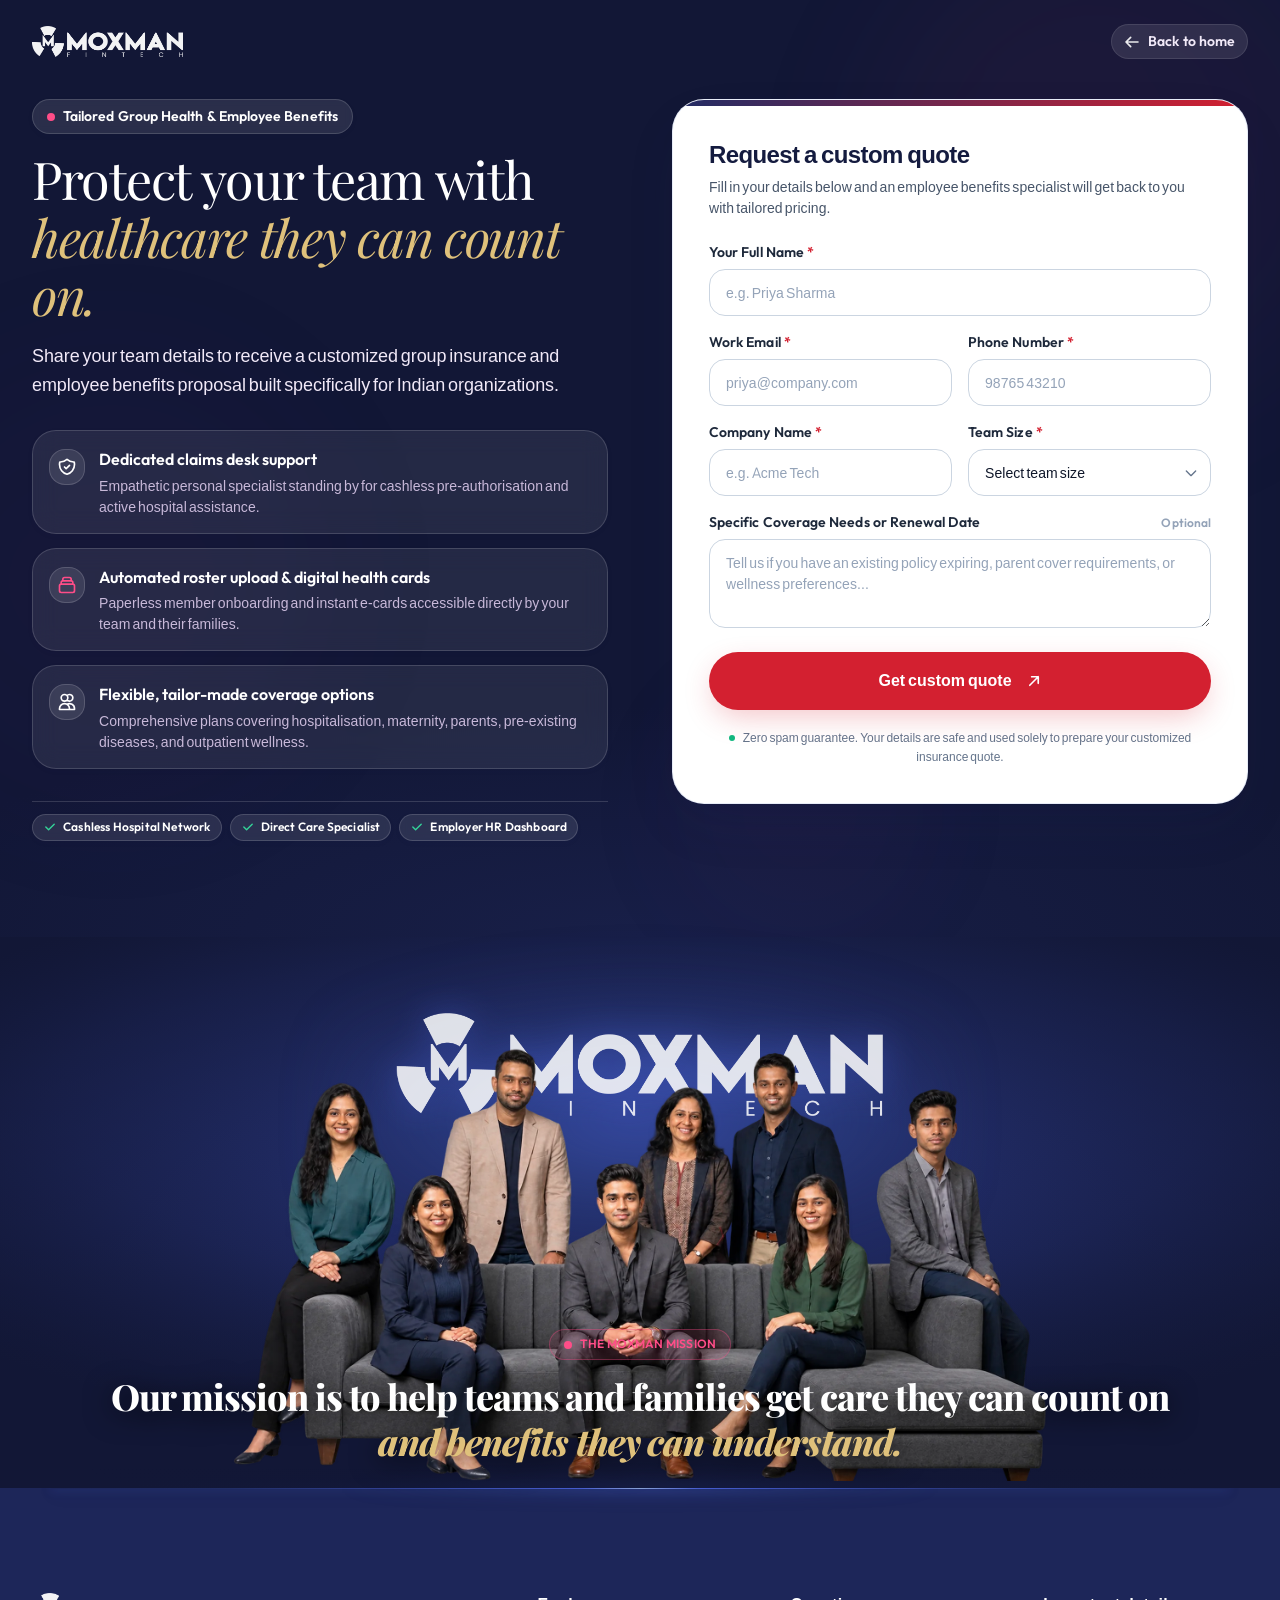
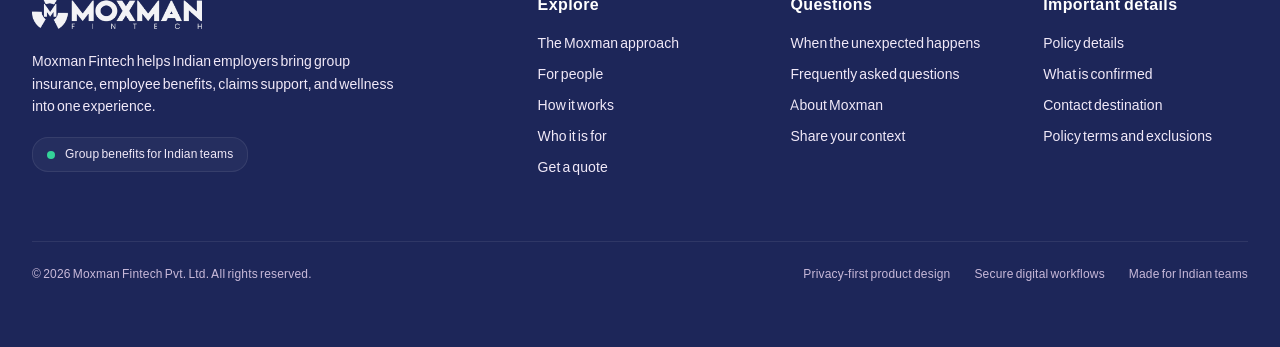
==== commit 312063fb: "color updated" ====
--- a/get-quote/index.html
+++ b/get-quote/index.html
@@ -493,16 +493,16 @@
         <!-- Layer 4: Transparent Team Cutout (Front layer over logo, smooth 300ms fade-in) -->
         <div class="footer-team-cutout-wrap">
             <picture class="w-full block">
-                <source srcset="../assets/images/footer/moxman-team-cutout-640.webp 640w, ../assets/images/footer/moxman-team-cutout-960.webp 960w, ../assets/images/footer/moxman-team-cutout-1376.webp 1376w" 
+                <source srcset="../assets/images/newfooter/team-footer-mobile-768x384.webp 768w, ../assets/images/newfooter/team-footer-tablet-1280x640.webp 1280w, ../assets/images/newfooter/team-footer-desktop-2048x1024.webp 2048w" 
                         sizes="(min-width: 1024px) 1344px, 100vw" 
                         type="image/webp">
-                <source srcset="../assets/images/footer/moxman-team-cutout-640.png 640w, ../assets/images/footer/moxman-team-cutout-960.png 960w, ../assets/images/footer/moxman-team-cutout-1376.png 1376w" 
+                <source srcset="../assets/images/newfooter/team-footer-mobile-768x384.png 768w, ../assets/images/newfooter/team-footer-tablet-1280x640.png 1280w, ../assets/images/newfooter/team-footer-desktop-2048x1024.png 2048w" 
                         sizes="(min-width: 1024px) 1344px, 100vw" 
                         type="image/png">
-                <img src="../assets/images/footer/moxman-team-cutout-1376.png" 
+                <img src="../assets/images/newfooter/team-footer-desktop-2048x1024.png" 
                      alt="Moxman Fintech professional team portrait" 
-                     width="1376" 
-                     height="696" 
+                     width="2048" 
+                     height="1024" 
                      loading="lazy" 
                      decoding="async" 
                      class="footer-team-cutout-img"
--- a/assets/css/main.min.css
+++ b/assets/css/main.min.css
@@ -1,3 +1,3 @@
 @font-face{font-family:Outfit;font-style:normal;font-weight:600;font-display:swap;src:url(/assets/fonts/outfit-600-normal.woff2) format("woff2")}@font-face{font-family:Outfit;font-style:normal;font-weight:700;font-display:swap;src:url(/assets/fonts/outfit-700-normal.woff2) format("woff2")}@font-face{font-family:Outfit;font-style:normal;font-weight:800;font-display:swap;src:url(/assets/fonts/outfit-800-normal.woff2) format("woff2")}@font-face{font-family:Plus Jakarta Sans;font-style:normal;font-weight:400;font-display:swap;src:url(/assets/fonts/plusjakartasans-400-normal.woff2) format("woff2")}@font-face{font-family:Plus Jakarta Sans;font-style:normal;font-weight:500;font-display:swap;src:url(/assets/fonts/plusjakartasans-500-normal.woff2) format("woff2")}@font-face{font-family:Plus Jakarta Sans;font-style:normal;font-weight:600;font-display:swap;src:url(/assets/fonts/plusjakartasans-600-normal.woff2) format("woff2")}@font-face{font-family:Plus Jakarta Sans;font-style:normal;font-weight:700;font-display:swap;src:url(/assets/fonts/plusjakartasans-700-normal.woff2) format("woff2")}*,:after,:before{--tw-border-spacing-x:0;--tw-border-spacing-y:0;--tw-translate-x:0;--tw-translate-y:0;--tw-rotate:0;--tw-skew-x:0;--tw-skew-y:0;--tw-scale-x:1;--tw-scale-y:1;--tw-pan-x: ;--tw-pan-y: ;--tw-pinch-zoom: ;--tw-scroll-snap-strictness:proximity;--tw-gradient-from-position: ;--tw-gradient-via-position: ;--tw-gradient-to-position: ;--tw-ordinal: ;--tw-slashed-zero: ;--tw-numeric-figure: ;--tw-numeric-spacing: ;--tw-numeric-fraction: ;--tw-ring-inset: ;--tw-ring-offset-width:0px;--tw-ring-offset-color:#fff;--tw-ring-color:rgba(59,130,246,.5);--tw-ring-offset-shadow:0 0 #0000;--tw-ring-shadow:0 0 #0000;--tw-shadow:0 0 #0000;--tw-shadow-colored:0 0 #0000;--tw-blur: ;--tw-brightness: ;--tw-contrast: ;--tw-grayscale: ;--tw-hue-rotate: ;--tw-invert: ;--tw-saturate: ;--tw-sepia: ;--tw-drop-shadow: ;--tw-backdrop-blur: ;--tw-backdrop-brightness: ;--tw-backdrop-contrast: ;--tw-backdrop-grayscale: ;--tw-backdrop-hue-rotate: ;--tw-backdrop-invert: ;--tw-backdrop-opacity: ;--tw-backdrop-saturate: ;--tw-backdrop-sepia: ;--tw-contain-size: ;--tw-contain-layout: ;--tw-contain-paint: ;--tw-contain-style: }::backdrop{--tw-border-spacing-x:0;--tw-border-spacing-y:0;--tw-translate-x:0;--tw-translate-y:0;--tw-rotate:0;--tw-skew-x:0;--tw-skew-y:0;--tw-scale-x:1;--tw-scale-y:1;--tw-pan-x: ;--tw-pan-y: ;--tw-pinch-zoom: ;--tw-scroll-snap-strictness:proximity;--tw-gradient-from-position: ;--tw-gradient-via-position: ;--tw-gradient-to-position: ;--tw-ordinal: ;--tw-slashed-zero: ;--tw-numeric-figure: ;--tw-numeric-spacing: ;--tw-numeric-fraction: ;--tw-ring-inset: ;--tw-ring-offset-width:0px;--tw-ring-offset-color:#fff;--tw-ring-color:rgba(59,130,246,.5);--tw-ring-offset-shadow:0 0 #0000;--tw-ring-shadow:0 0 #0000;--tw-shadow:0 0 #0000;--tw-shadow-colored:0 0 #0000;--tw-blur: ;--tw-brightness: ;--tw-contrast: ;--tw-grayscale: ;--tw-hue-rotate: ;--tw-invert: ;--tw-saturate: ;--tw-sepia: ;--tw-drop-shadow: ;--tw-backdrop-blur: ;--tw-backdrop-brightness: ;--tw-backdrop-contrast: ;--tw-backdrop-grayscale: ;--tw-backdrop-hue-rotate: ;--tw-backdrop-invert: ;--tw-backdrop-opacity: ;--tw-backdrop-saturate: ;--tw-backdrop-sepia: ;--tw-contain-size: ;--tw-contain-layout: ;--tw-contain-paint: ;--tw-contain-style: }
 
-/*! tailwindcss v3.4.19 | MIT License | https://tailwindcss.com*/*,:after,:before{box-sizing:border-box;border:0 solid #e5e7eb}:after,:before{--tw-content:""}:host,html{line-height:1.5;-webkit-text-size-adjust:100%;-moz-tab-size:4;-o-tab-size:4;tab-size:4;font-family:ui-sans-serif,system-ui,sans-serif,Apple Color Emoji,Segoe UI Emoji,Segoe UI Symbol,Noto Color Emoji;font-feature-settings:normal;font-variation-settings:normal;-webkit-tap-highlight-color:transparent}body{margin:0;line-height:inherit}hr{height:0;color:inherit;border-top-width:1px}abbr:where([title]){-webkit-text-decoration:underline dotted;text-decoration:underline dotted}h1,h2,h3,h4,h5,h6{font-size:inherit;font-weight:inherit}a{color:inherit;text-decoration:inherit}b,strong{font-weight:bolder}code,kbd,pre,samp{font-family:ui-monospace,SFMono-Regular,Menlo,Monaco,Consolas,Liberation Mono,Courier New,monospace;font-feature-settings:normal;font-variation-settings:normal;font-size:1em}small{font-size:80%}sub,sup{font-size:75%;line-height:0;position:relative;vertical-align:baseline}sub{bottom:-.25em}sup{top:-.5em}table{text-indent:0;border-color:inherit;border-collapse:collapse}button,input,optgroup,select,textarea{font-family:inherit;font-feature-settings:inherit;font-variation-settings:inherit;font-size:100%;font-weight:inherit;line-height:inherit;letter-spacing:inherit;color:inherit;margin:0;padding:0}button,select{text-transform:none}button,input:where([type=button]),input:where([type=reset]),input:where([type=submit]){-webkit-appearance:button;background-color:transparent;background-image:none}:-moz-focusring{outline:auto}:-moz-ui-invalid{box-shadow:none}progress{vertical-align:baseline}::-webkit-inner-spin-button,::-webkit-outer-spin-button{height:auto}[type=search]{-webkit-appearance:textfield;outline-offset:-2px}::-webkit-search-decoration{-webkit-appearance:none}::-webkit-file-upload-button{-webkit-appearance:button;font:inherit}summary{display:list-item}blockquote,dd,dl,figure,h1,h2,h3,h4,h5,h6,hr,p,pre{margin:0}fieldset{margin:0}fieldset,legend{padding:0}menu,ol,ul{list-style:none;margin:0;padding:0}dialog{padding:0}textarea{resize:vertical}input::-moz-placeholder,textarea::-moz-placeholder{opacity:1;color:#9ca3af}input::placeholder,textarea::placeholder{opacity:1;color:#9ca3af}[role=button],button{cursor:pointer}:disabled{cursor:default}audio,canvas,embed,iframe,img,object,svg,video{display:block;vertical-align:middle}img,video{max-width:100%;height:auto}[hidden]:where(:not([hidden=until-found])){display:none}html{font-family:var(--font-body);color:var(--color-neutral-800);background-color:var(--color-surface);scroll-behavior:auto;-webkit-font-smoothing:antialiased;-moz-osx-font-smoothing:grayscale}h1,h2,h3,h4,h5,h6{font-family:var(--font-display);color:var(--color-primary-950)}::-moz-selection{background-color:var(--color-primary-900);color:#fff}::selection{background-color:var(--color-primary-900);color:#fff}.container{width:100%}@media (min-width:640px){.container{max-width:640px}}@media (min-width:768px){.container{max-width:768px}}@media (min-width:1024px){.container{max-width:1024px}}@media (min-width:1280px){.container{max-width:1280px}}@media (min-width:1536px){.container{max-width:1536px}}.btn-primary{display:inline-flex;align-items:center;justify-content:center;gap:.5rem;border-radius:1rem;--tw-bg-opacity:1;background-color:rgb(211 32 48/var(--tw-bg-opacity,1));padding:.875rem 1.5rem;font-family:Outfit,sans-serif;font-size:.875rem;line-height:1.5;letter-spacing:.005em;font-weight:600;--tw-text-opacity:1;color:rgb(255 255 255/var(--tw-text-opacity,1));--tw-shadow:0 10px 30px -5px rgba(211,32,48,.28);--tw-shadow-colored:0 10px 30px -5px var(--tw-shadow-color);box-shadow:var(--tw-ring-offset-shadow,0 0 #0000),var(--tw-ring-shadow,0 0 #0000),var(--tw-shadow);transition-property:all;transition-timing-function:cubic-bezier(.4,0,.2,1);transition-duration:.2s}.btn-primary:focus-visible{outline:2px solid transparent;outline-offset:2px;--tw-ring-offset-shadow:var(--tw-ring-inset) 0 0 0 var(--tw-ring-offset-width) var(--tw-ring-offset-color);--tw-ring-shadow:var(--tw-ring-inset) 0 0 0 calc(2px + var(--tw-ring-offset-width)) var(--tw-ring-color);box-shadow:var(--tw-ring-offset-shadow),var(--tw-ring-shadow),var(--tw-shadow,0 0 #0000);--tw-ring-opacity:1;--tw-ring-color:rgb(239 68 68/var(--tw-ring-opacity,1));--tw-ring-offset-width:2px}.btn-primary:active{--tw-scale-x:0.98;--tw-scale-y:0.98;transform:translate(var(--tw-translate-x),var(--tw-translate-y)) rotate(var(--tw-rotate)) skewX(var(--tw-skew-x)) skewY(var(--tw-skew-y)) scaleX(var(--tw-scale-x)) scaleY(var(--tw-scale-y))}@media (min-width:640px){.btn-primary{font-size:1rem;line-height:1.6;letter-spacing:0;font-weight:400}}.btn-secondary{display:inline-flex;align-items:center;justify-content:center;gap:.5rem;border-radius:1rem;--tw-bg-opacity:1;background-color:rgb(33 44 101/var(--tw-bg-opacity,1));padding:.875rem 1.5rem;font-family:Outfit,sans-serif;font-size:.875rem;line-height:1.5;letter-spacing:.005em;font-weight:600;--tw-text-opacity:1;color:rgb(255 255 255/var(--tw-text-opacity,1));--tw-shadow:0 8px 24px -4px rgba(33,44,101,.07),0 4px 12px -2px rgba(33,44,101,.04);--tw-shadow-colored:0 8px 24px -4px var(--tw-shadow-color),0 4px 12px -2px var(--tw-shadow-color);box-shadow:var(--tw-ring-offset-shadow,0 0 #0000),var(--tw-ring-shadow,0 0 #0000),var(--tw-shadow);transition-property:all;transition-timing-function:cubic-bezier(.4,0,.2,1);transition-duration:.2s}.btn-secondary:hover{--tw-bg-opacity:1;background-color:rgb(20 27 63/var(--tw-bg-opacity,1))}.btn-secondary:focus-visible{outline:2px solid transparent;outline-offset:2px;--tw-ring-offset-shadow:var(--tw-ring-inset) 0 0 0 var(--tw-ring-offset-width) var(--tw-ring-offset-color);--tw-ring-shadow:var(--tw-ring-inset) 0 0 0 calc(2px + var(--tw-ring-offset-width)) var(--tw-ring-color);box-shadow:var(--tw-ring-offset-shadow),var(--tw-ring-shadow),var(--tw-shadow,0 0 #0000);--tw-ring-opacity:1;--tw-ring-color:rgb(44 68 136/var(--tw-ring-opacity,1));--tw-ring-offset-width:2px}.btn-secondary:active{--tw-scale-x:0.98;--tw-scale-y:0.98;transform:translate(var(--tw-translate-x),var(--tw-translate-y)) rotate(var(--tw-rotate)) skewX(var(--tw-skew-x)) skewY(var(--tw-skew-y)) scaleX(var(--tw-scale-x)) scaleY(var(--tw-scale-y))}@media (min-width:640px){.btn-secondary{font-size:1rem;line-height:1.6;letter-spacing:0;font-weight:400}}.btn-ghost{display:inline-flex;align-items:center;justify-content:center;gap:.5rem;border-radius:1rem;padding:.625rem 1.25rem;font-family:Outfit,sans-serif;font-size:.875rem;line-height:1.5;letter-spacing:.005em;font-weight:500;--tw-text-opacity:1;color:rgb(33 44 101/var(--tw-text-opacity,1));transition-property:all;transition-timing-function:cubic-bezier(.4,0,.2,1);transition-duration:.2s}.btn-ghost:hover{--tw-bg-opacity:1;background-color:rgb(240 243 250/var(--tw-bg-opacity,1));--tw-text-opacity:1;color:rgb(20 27 63/var(--tw-text-opacity,1))}.btn-ghost:focus-visible{outline:2px solid transparent;outline-offset:2px;--tw-ring-offset-shadow:var(--tw-ring-inset) 0 0 0 var(--tw-ring-offset-width) var(--tw-ring-offset-color);--tw-ring-shadow:var(--tw-ring-inset) 0 0 0 calc(2px + var(--tw-ring-offset-width)) var(--tw-ring-color);box-shadow:var(--tw-ring-offset-shadow),var(--tw-ring-shadow),var(--tw-shadow,0 0 #0000);--tw-ring-opacity:1;--tw-ring-color:rgb(108 142 207/var(--tw-ring-opacity,1))}.btn-gradient-light{position:relative;display:inline-flex;align-items:center;justify-content:center;gap:.5rem;font-family:var(--font-display);font-weight:600;font-size:1rem;line-height:1.5;color:#141b3f;padding:.875rem 1.75rem;min-height:48px;border-radius:2.5rem;border:2px solid transparent;background-clip:padding-box,border-box;background-origin:padding-box,border-box;background-image:linear-gradient(#fff,#fff),conic-gradient(from var(--btn-angle,0deg),#212c65,#38bdf8,#d32030,#60a5fa,#212c65);animation:rotateBtnAngle 4s linear infinite;box-shadow:0 4px 14px -2px rgba(33,44,101,.08),0 2px 6px -1px rgba(33,44,101,.04);transition:transform .25s ease-out,box-shadow .25s ease-out;text-decoration:none;cursor:pointer}.btn-gradient-light:not(.btn-sweep):before{content:"";position:absolute;inset:-4px;border-radius:inherit;background:radial-gradient(circle at center,hsla(0,96%,89%,.35),rgba(96,165,250,.25) 70%,transparent 100%);filter:blur(8px);opacity:0;z-index:-1;transition:opacity .25s ease-out;pointer-events:none}.btn-gradient-light:not(.btn-sweep) svg{transition:transform .25s ease-out}@media (hover:hover){.btn-gradient-light:hover{transform:translateY(-2px);box-shadow:0 8px 24px -4px rgba(33,44,101,.14),0 4px 10px -2px rgba(33,44,101,.08)}.btn-gradient-light:not(.btn-sweep):hover:before{opacity:1}.btn-gradient-light:not(.btn-sweep):hover svg{transform:translateX(4px)}}.btn-gradient-light:active{transform:scale(.98)}.btn-gradient-light:focus-visible{outline:2px solid var(--color-primary-600);outline-offset:3px}.hero-scenes-stack{display:grid;grid-template-columns:100%;grid-template-rows:auto}.hero-scenes-stack>.hero-scene-group{grid-column:1;grid-row:1}.bg-hero-cream{background-color:var(--color-hero-cream)}.max-w-container{width:100%;max-width:1280px;margin-left:auto;margin-right:auto}@media (min-width:1745px){.max-w-container{max-width:1440px!important}}.hero-title{font-size:clamp(1.75rem,1.25rem + 2.8vw,3.625rem);line-height:1.08;letter-spacing:-.035em}@media (min-width:1280px) and (max-width:1535px){.hero-title{font-size:clamp(3.25rem,.1rem + 3.9vw,3.875rem)}}@media (min-width:1536px){.hero-title{font-size:64px}}@media (min-width:1500px) and (max-width:1599px) and (max-height:820px){.hero-title{font-size:54px!important}}@media (min-width:1745px){.hero-title{font-size:66px}}@media (min-width:1920px){.hero-title{font-size:68px}}.title-gradient-hero{color:var(--color-primary-700);background:linear-gradient(90deg,var(--color-primary-900) 0,var(--color-primary-700) 50%,var(--color-accent-600) 100%);-webkit-background-clip:text;background-clip:text;-webkit-text-fill-color:transparent;-webkit-box-decoration-break:clone;box-decoration-break:clone;display:inline}.hero-progress-segment{width:.625rem!important;height:.625rem!important;min-width:.625rem!important;min-height:.625rem!important;border-radius:9999px!important;cursor:pointer;transition:background-color .25s ease,box-shadow .25s ease,transform .25s ease!important}.hero-progress-segment.active{background-color:var(--color-accent-600)!important;box-shadow:0 0 6px rgba(211,32,48,.45)!important}.hero-progress-segment:not(.active){background-color:hsla(0,0%,100%,.4)!important}.hero-progress-segment:not(.active):hover{background-color:hsla(0,0%,100%,.65)!important}.hero-cta-btn{display:inline-flex;align-items:center;justify-content:center;padding:.85rem 1.85rem;border-radius:9999px;background-color:#fff;color:#141b3f;font-family:var(--font-display,"Outfit",sans-serif);font-size:.9375rem;font-weight:700;text-decoration:none;box-shadow:0 12px 30px -4px rgba(20,27,63,.22),0 4px 10px -2px rgba(20,27,63,.12);border:1px solid hsla(0,0%,100%,.95);transition:transform .22s ease-out,box-shadow .22s ease-out,background-color .22s ease-out;cursor:pointer}@media (hover:hover){.hero-cta-btn:hover{transform:translateY(-2px);box-shadow:0 18px 36px -6px rgba(20,27,63,.32),0 6px 14px -2px rgba(20,27,63,.18)}}.hero-cta-btn:active{transform:scale(.98)}.btn-sweep{position:relative;overflow:hidden!important;isolation:isolate;backface-visibility:hidden}.btn-sweep>*{position:relative;z-index:2}.btn-sweep svg{transform:rotate(-45deg);transition:transform .25s ease-out,color .38s cubic-bezier(.22,1,.36,1);transform-origin:center center;flex-shrink:0}.btn-sweep:before{content:"";position:absolute;inset:-1px;border-radius:9999px;z-index:1;pointer-events:none;transform:scaleX(0);transform-origin:right center;transition:transform .38s cubic-bezier(.22,1,.36,1);will-change:transform}.btn-sweep--purple:before{background-color:var(--color-logo-purple)}.btn-sweep--purple>span,.btn-sweep--purple>svg{color:#fff;transition:color .38s cubic-bezier(.22,1,.36,1)}.btn-sweep--red:before{background-color:var(--color-accent-600)}.btn-sweep--red>span,.btn-sweep--red>svg{color:var(--color-primary-950,#141b3f);transition:color .38s cubic-bezier(.22,1,.36,1)}@media (hover:hover){.btn-sweep:focus-visible:before,.btn-sweep:hover:before{transform:scaleX(1);transform-origin:left center}.btn-sweep:focus-visible svg,.btn-sweep:hover svg{transform:rotate(-45deg)}.btn-sweep--red:focus-visible>span,.btn-sweep--red:focus-visible>svg,.btn-sweep--red:hover>span,.btn-sweep--red:hover>svg{color:#fff}}.btn-sweep:active{transform:scale(.98)}.btn-sweep--purple:focus-visible{outline:2px solid var(--color-footer-pink,#ff4d88);outline-offset:3px}.btn-sweep--red:focus-visible{outline:2px solid var(--color-accent-600,#d32030);outline-offset:3px}@media (prefers-reduced-motion:reduce){.btn-sweep:before{transform:none!important;opacity:0;transition:opacity .15s ease-in-out!important}.btn-sweep:focus-visible:before,.btn-sweep:hover:before{transform:none!important;opacity:1!important}.btn-sweep svg{transition:none!important}.btn-sweep>span,.btn-sweep>svg{transition:color .15s ease-in-out!important}}.hero-claims-artwork{max-width:clamp(520px,46vw,760px);height:clamp(480px,calc(100svh - 138px),820px);margin-left:auto;margin-right:0}.hero-claims-artwork,.hero-claims-artwork .claims-artwork-people{position:relative;width:100%;display:flex;align-items:flex-end;justify-content:flex-end;margin-bottom:0!important}.hero-claims-artwork .claims-artwork-people{z-index:4;height:100%;bottom:clamp(32px,4.2vh,60px)!important;animation:none!important;transform:none!important}.hero-claims-artwork .claims-artwork-people picture{display:block;height:100%;width:100%}.hero-claims-artwork .claims-artwork-img{height:100%;width:100%;max-height:100%;-o-object-fit:contain;object-fit:contain;-o-object-position:bottom right;object-position:bottom right;display:block;vertical-align:bottom;margin-bottom:0!important;filter:drop-shadow(0 14px 32px rgba(35,10,60,.16));-webkit-user-select:none;-moz-user-select:none;user-select:none;pointer-events:none}.hero-bottom-curve-wrap{position:absolute;bottom:0;left:0;width:100%;height:clamp(260px,35svh,380px);pointer-events:none;z-index:3;overflow:hidden}.hero-bottom-curve-svg{display:block;width:100%;height:100%}.hero-bottom-curve-path{fill:var(--color-brand-purple)}.hero-cta-wrap,.hero-dots-wrap,.hero-top-group,.hero-trust-items{position:relative;z-index:5}#heroScene1,#heroScene2{position:relative;z-index:4}.team-care-console{transform:perspective(1400px) rotateY(-4deg) rotateX(2deg) translateZ(0);transform-style:preserve-3d;will-change:transform;transition:transform .45s cubic-bezier(.16,1,.3,1),box-shadow .45s ease}.team-care-console:hover{transform:perspective(1400px) rotateY(-1.5deg) rotateX(.5deg) translateZ(6px);box-shadow:0 35px 75px -15px rgba(20,27,63,.2),0 14px 28px -6px rgba(20,27,63,.1)}@media (min-width:1536px){.hero-claims-artwork{max-width:clamp(620px,46vw,800px)}.hero-bottom-curve-wrap{height:clamp(280px,35svh,400px)}}@media (min-width:1745px){.hero-claims-artwork{max-width:clamp(680px,47vw,840px)}}@media (min-width:640px) and (max-width:1023px){#heroAbstractShape,.hero-bottom-group>div:last-child{display:none!important}#heroPinContainer{min-height:0!important;height:auto!important;padding-top:84px!important;padding-bottom:0!important;display:flex!important;flex-direction:column!important;justify-content:flex-start!important;position:relative!important;overflow:hidden!important}#heroPinContainer>.max-w-container{flex:0 0 auto!important;padding-top:0!important;padding-bottom:2rem!important;position:relative!important;z-index:10!important}.hero-content-grid{display:flex!important;flex-direction:column!important;align-items:center!important;height:auto!important;min-height:0!important}.hero-left-column{display:contents!important}.hero-top-group{order:1!important;width:100%!important;max-width:620px!important;margin-bottom:.5rem!important;align-items:center!important}.hero-top-group,.hero-top-group .hero-slides-stack{text-align:center!important}.hero-top-group .hero-desc{margin-left:auto!important;margin-right:auto!important}.hero-visual-column{position:relative!important;order:2!important;width:100%!important;max-width:460px!important;height:360px!important;min-height:360px!important;max-height:360px!important;margin-top:.5rem!important;margin-bottom:.75rem!important;display:flex!important;align-items:center!important;justify-content:center!important;pointer-events:auto!important;bottom:auto!important;right:auto!important;z-index:4!important}.hero-scenes-stack{display:grid!important;grid-template-columns:100%!important;grid-template-rows:100%!important;justify-items:center!important}.hero-scenes-stack,.hero-scenes-stack>.hero-scene-group{width:100%!important;height:100%!important;align-items:center!important}.hero-scenes-stack>.hero-scene-group{grid-column:1!important;grid-row:1!important;display:flex!important;justify-content:center!important}.hero-claims-artwork{width:100%!important;max-width:400px!important;height:360px!important;margin:0 auto!important;display:flex!important;align-items:flex-end!important;justify-content:center!important;position:relative!important;overflow:visible!important}.hero-claims-artwork .claims-artwork-people{position:relative!important;bottom:0!important;margin-bottom:0!important}.hero-claims-artwork .claims-artwork-img{max-height:360px!important;-o-object-fit:contain!important;object-fit:contain!important;-o-object-position:bottom center!important;object-position:bottom center!important}#heroScene2>div{padding:0!important;width:100%!important;display:flex!important;justify-content:center!important}.team-care-console{width:380px!important;max-width:calc(100vw - 48px)!important;height:auto!important;max-height:360px!important;margin:0 auto!important;box-shadow:0 16px 36px -10px rgba(20,27,63,.16)!important}.hero-bottom-group{order:3!important;width:100%!important;justify-content:center!important;padding-top:.5rem!important}.hero-bottom-group,.hero-cta-group{align-items:center!important}.hero-bottom-curve-wrap{height:clamp(220px,34svh,340px)}}@media (max-width:767px){#heroAbstractShape,.hero-bottom-group>div:last-child{display:none!important}#heroPinContainer{min-height:0!important;height:auto!important;padding-top:72px!important;padding-bottom:0!important;display:flex!important;flex-direction:column!important;justify-content:flex-start!important;position:relative!important;overflow:hidden!important}#heroPinContainer>.max-w-container{flex:0 0 auto!important;padding-top:0!important;padding-bottom:1.5rem!important;position:relative!important;z-index:10!important}.hero-content-grid{display:flex!important;flex-direction:column!important;align-items:stretch!important;height:auto!important;min-height:0!important}.hero-left-column{display:contents!important}.hero-top-group{order:1!important;width:100%!important;margin-bottom:.25rem!important;align-items:flex-start!important;text-align:left!important}.hero-tag-pill{margin-bottom:.5rem!important;padding:.35rem .85rem!important;font-size:.8125rem!important}.hero-title{font-size:1.6875rem!important;line-height:1.15!important;margin-bottom:.35rem!important}.hero-desc{font-size:.875rem!important;line-height:1.4!important}.hero-visual-column{position:relative!important;order:2!important;width:100%!important;max-width:100%!important;height:250px!important;min-height:250px!important;max-height:250px!important;margin-top:.35rem!important;margin-bottom:.65rem!important;display:flex!important;align-items:center!important;justify-content:center!important;pointer-events:auto!important;bottom:auto!important;right:auto!important;z-index:4!important}.hero-scenes-stack{display:grid!important;grid-template-columns:100%!important;grid-template-rows:100%!important;justify-items:center!important}.hero-scenes-stack,.hero-scenes-stack>.hero-scene-group{width:100%!important;height:100%!important;align-items:center!important}.hero-scenes-stack>.hero-scene-group{grid-column:1!important;grid-row:1!important;display:flex!important;justify-content:center!important}.hero-claims-artwork{width:100%!important;max-width:270px!important;height:250px!important;margin:0 auto!important;display:flex!important;align-items:flex-end!important;justify-content:center!important;position:relative!important;overflow:visible!important}.hero-claims-artwork .claims-artwork-people{position:relative!important;bottom:0!important;margin-bottom:0!important}.hero-claims-artwork .claims-artwork-img{max-height:252px!important;-o-object-fit:contain!important;object-fit:contain!important;-o-object-position:bottom center!important;object-position:bottom center!important}#heroScene2>div{padding:0!important;width:100%!important;display:flex!important;justify-content:center!important}.team-care-console{width:326px!important;max-width:calc(100vw - 32px)!important;height:auto!important;max-height:250px!important;padding:.5rem .65rem!important;border-radius:1.15rem!important;transform:none!important;margin:0 auto!important;display:flex!important;flex-direction:column!important;justify-content:space-between!important;box-shadow:0 16px 36px -10px rgba(20,27,63,.16)!important}.team-care-console>div:first-child{padding-bottom:.25rem!important;margin-bottom:.25rem!important;border-bottom-width:1px!important}.team-care-console>div:first-child .w-8{width:1.35rem!important;height:1.35rem!important}.team-care-console>div:first-child svg{width:.75rem!important;height:.75rem!important}.team-care-console>div:first-child .text-xs{font-size:.65rem!important;line-height:1.15!important}.team-care-console>div:first-child .text-\[9px\]{font-size:.55rem!important}.team-care-console>div:first-child .rounded-full{padding:.12rem .4rem!important;font-size:.55rem!important}.team-care-console .space-y-3{display:flex!important;flex-direction:column!important;gap:.25rem!important}.team-care-console .care-layer-tile{padding:.3rem .5rem!important;border-radius:.6rem!important;gap:.4rem!important}.team-care-console .care-layer-tile .w-8{width:1.25rem!important;height:1.25rem!important;border-radius:.35rem!important;margin-top:.1rem!important}.team-care-console .care-layer-tile svg{width:.7rem!important;height:.7rem!important}.team-care-console .care-layer-tile .text-\[9px\]{font-size:.48rem!important;line-height:1!important}.team-care-console .care-layer-tile .text-xs{font-size:.65rem!important;line-height:1.15!important;margin-top:.05rem!important}.team-care-console .care-layer-tile .text-\[10px\]{font-size:.55rem!important;line-height:1.15!important;margin-top:.05rem!important}.team-care-console>div:last-child{padding-top:.25rem!important;margin-top:.25rem!important;border-top-width:1px!important}.team-care-console>div:last-child>div{font-size:.52rem!important}.hero-bottom-group{order:3!important;width:100%!important;padding-top:0!important;position:relative!important;z-index:10!important;flex-direction:column!important;align-items:center!important;text-align:center!important}.hero-bottom-group,.hero-cta-wrap{display:flex!important;justify-content:center!important}.hero-cta-wrap{margin-bottom:.625rem!important;width:auto!important}.hero-cta-btn{padding:.75rem 1.65rem!important;font-size:.9375rem!important;box-shadow:0 10px 25px -4px rgba(20,27,63,.25)!important}.hero-dots-wrap{margin:0 auto!important;display:flex!important;align-items:center!important;justify-content:center!important;gap:.625rem!important;padding:.15rem 0!important}.hero-bottom-curve-wrap{position:absolute!important;left:0!important;right:0!important;width:100%!important;bottom:0!important;height:250px!important;pointer-events:none!important;z-index:2!important}.hero-bottom-curve-svg{width:100%!important;height:100%!important}.team-care-console>div:first-child .\!rounded-full{padding:.12rem .4rem!important;font-size:.55rem!important}}@media (prefers-reduced-motion:reduce){.team-care-console,.team-care-console:hover{animation:none!important;transform:none!important;transition:none!important}}@media (min-width:1024px){#heroPinContainer{height:100svh!important;min-height:100svh!important;max-height:100svh!important;padding-top:98px!important;overflow:hidden!important}#heroPinContainer>.max-w-container{height:calc(100svh - 142px)!important;max-height:calc(100svh - 142px)!important;flex:1 1 auto!important;min-height:0!important;overflow:visible!important}.hero-content-grid{position:relative!important;height:100%!important;min-height:0!important}.hero-tag-pill{padding-top:.35rem!important;padding-bottom:.35rem!important}.hero-tag-pill,.hero-title{margin-bottom:.5rem!important}.hero-title{padding-bottom:0!important}.hero-desc{font-size:.9375rem!important;line-height:1.5!important}.hero-left-column{position:relative!important;height:100%!important;display:flex!important;flex-direction:column!important;justify-content:center!important}.hero-top-group{transform:translateY(clamp(-30px,-2.8vh,-15px))!important}.hero-bottom-group{position:absolute!important;bottom:0!important;left:0!important;padding-top:0!important}.hero-cta-wrap{margin-bottom:.5rem!important}.hero-dots-wrap{margin-bottom:.4rem!important}.hero-bottom-curve-wrap{height:clamp(280px,40svh,340px)!important}.hero-claims-artwork{transform:translateY(clamp(-105px,-10.5vh,-60px))!important}.hero-visual-column{position:absolute!important;right:0!important;bottom:0!important;width:54%!important;height:100%!important;pointer-events:auto!important;display:flex!important;align-items:flex-end!important;justify-content:flex-end!important}#heroScenesContainer{height:100%!important;width:100%!important}#heroScene1{height:100%!important;align-items:flex-end!important}#heroScene2{height:100%!important;align-items:center!important}}@media (min-width:1536px){.hero-desc{font-size:18px!important}}.section-spectrum{position:relative;background-color:var(--color-hero-cream)}.section-about{position:relative;overflow:hidden!important;background-color:var(--color-benefits-bg,#3d1561)!important;background-image:none!important}.edge-ambient-glow{position:absolute;pointer-events:none;z-index:0;width:clamp(380px,42vw,700px);height:clamp(480px,52vw,820px);border-radius:50%;filter:blur(95px);-webkit-filter:blur(95px)}.edge-ambient-glow--pink{background-color:var(--color-logo-pink,#df2065);opacity:.16}.edge-ambient-glow--lavender{background-color:var(--color-footer-muted,#c8b9d9);opacity:.15}.edge-ambient-glow--left-top{left:0;top:22%;transform:translate(-50%,-50%)}.edge-ambient-glow--right-bottom{right:0;top:68%;transform:translate(50%,-50%)}.edge-ambient-glow--right-top{right:0;top:22%;transform:translate(50%,-50%)}.edge-ambient-glow--left-bottom{left:0;top:68%;transform:translate(-50%,-50%)}@media (max-width:767px){.edge-ambient-glow{width:clamp(260px,65vw,420px);height:clamp(340px,75vw,520px);filter:blur(65px);-webkit-filter:blur(65px)}.edge-ambient-glow--pink{opacity:.14}.edge-ambient-glow--lavender{opacity:.13}}.about-content-column{background:transparent}.about-visual-panel{position:relative;isolation:isolate;background:transparent!important}.about-scene-person{will-change:transform}.about-advisor-img{background:transparent;border:none;outline:none;box-shadow:none}@media (min-width:1141px){.about-advisor-img{width:auto!important;max-width:100%!important;height:auto!important;max-height:min(520px,calc(100svh - 410px))!important;-o-object-fit:contain!important;object-fit:contain!important;-o-object-position:bottom left!important;object-position:bottom left!important;display:block!important}}.about-heading{font-size:34px!important;line-height:1.12!important;font-weight:400!important;letter-spacing:-.025em}@media (min-width:640px){.about-heading{font-size:44px!important;line-height:1.12!important}}@media (min-width:1024px){.about-heading{font-size:50px!important;line-height:1.12!important}}@media (min-width:1141px) and (max-width:1600px){.about-heading{font-size:40px!important;line-height:1.14!important;margin-bottom:clamp(.25rem,.8vh,.5rem)!important}}@media (min-width:1601px){.about-heading{font-size:56px!important;line-height:1.12!important}}@media (min-width:1141px){.about-lead{font-size:clamp(13px,1.4vh,15px)!important;margin-bottom:clamp(.2rem,.6vh,.375rem)!important;line-height:1.25!important}.about-desc{font-size:clamp(12px,1.3vh,13.5px)!important;margin-bottom:clamp(.35rem,1vh,.75rem)!important;line-height:1.35!important}.about-tabs-list{gap:clamp(.35rem,.75vh,.5rem)!important}.about-tab-btn{padding:clamp(.38rem,.8vh,.55rem) clamp(.8rem,1.4vh,1.1rem)!important}.about-tab-mark-wrap{width:clamp(1.75rem,3.2vh,2.1rem)!important;height:clamp(1.75rem,3.2vh,2.1rem)!important}.about-tab-mark-img{width:clamp(1.1rem,2.1vh,1.35rem)!important;height:clamp(1.1rem,2.1vh,1.35rem)!important}.about-tab-label{font-size:clamp(.85rem,1.5vh,1rem)!important}}.about-visual-column{padding-left:1rem;padding-right:1rem}@media (min-width:640px){.about-visual-column{padding-left:1.5rem;padding-right:1.5rem}}@media (min-width:1141px){.about-visual-column{position:sticky!important;top:0!important;height:100svh!important;overflow:hidden!important;padding-left:0!important;padding-right:0!important}.about-visual-column,.about-visual-panel{display:flex!important;flex-direction:column!important;justify-content:space-between!important}.about-visual-panel{height:100%!important;width:100%!important;position:relative!important}.about-left-header-wrap{flex:1 1 0%!important;display:flex!important;flex-direction:column!important;justify-content:center!important;min-height:0!important;width:100%!important;z-index:20!important}.about-left-header{margin-left:max(2rem,calc(50vw - 640px + 2rem))!important;padding-right:1.5rem!important;max-width:520px!important;padding-top:0!important}.about-scene-container{position:relative!important;flex-shrink:0!important;z-index:10!important}.about-scene-container,.about-scene-person{width:100%!important;max-width:none!important;margin:0!important;padding:0!important;line-height:0!important}.about-scene-person{display:flex!important;justify-content:flex-start!important;align-items:flex-end!important}}@media (min-width:1745px){.about-left-header{margin-left:calc(50vw - 720px + 2rem)!important}}@media (min-width:1601px){.about-visual-column,.section-about{min-height:max(100svh,890px)!important}.about-visual-column{height:max(100svh,890px)!important}.about-content-column{min-height:max(100svh,890px)!important}.about-heading{margin-bottom:.3125rem!important}.about-lead{margin-bottom:.2rem!important}.about-desc{margin-bottom:0!important}.about-left-copy-deck{margin-bottom:.375rem!important}.about-left-header-wrap{justify-content:flex-start!important;padding-top:clamp(44px,calc(-34.8px + 4.8vw),58px)!important}}.about-left-copy-deck{display:grid;grid-template-columns:1fr;grid-template-rows:1fr;align-items:start;width:100%}.about-left-copy-slide{grid-area:1/1/2/2;width:100%;transition:opacity .28s cubic-bezier(.4,0,.2,1),transform .28s cubic-bezier(.4,0,.2,1)}.about-left-copy-slide:not(.about-copy-active){opacity:0;pointer-events:none;visibility:hidden;transform:translateY(6px)}.about-left-copy-slide.about-copy-active{opacity:1;pointer-events:auto;visibility:visible;transform:translateY(0)}@media (prefers-reduced-motion:reduce){.about-left-copy-slide{transition:none!important;transform:none!important}}.about-tabs-list{position:relative;z-index:20}.about-tab-btn{display:flex;align-items:center;gap:.75rem;width:270px;max-width:100%;padding:.55rem 1.1rem;border-radius:9999px;background-color:#fff;border:1.5px solid rgba(61,21,97,.4);color:var(--color-logo-purple,#3d1561);font-family:var(--font-display,inherit);font-weight:700;font-size:1rem;line-height:1.25;text-align:left;cursor:pointer;box-shadow:0 4px 12px rgba(0,0,0,.08);transition:all .25s cubic-bezier(.4,0,.2,1);outline:none;-webkit-user-select:none;-moz-user-select:none;user-select:none;-webkit-tap-highlight-color:transparent}.about-tab-btn:hover:not(.about-tab-active){background-color:#fff;border-color:var(--color-logo-purple,#3d1561);box-shadow:0 8px 20px rgba(0,0,0,.14);transform:translateY(-1px)}.about-tab-btn:focus-visible{outline:2px solid #fff;outline-offset:3px;box-shadow:0 0 0 4px rgba(223,32,101,.4)}.about-tab-btn.about-tab-active{background-color:var(--color-benefits-bg);border:1.5px solid hsla(0,0%,100%,.45);color:#fff;box-shadow:0 8px 25px rgba(0,0,0,.28)}.about-tab-mark-wrap{width:2.1rem;height:2.1rem;border-radius:9999px;display:flex;align-items:center;justify-content:center;flex-shrink:0;background-color:#fff;box-shadow:0 2px 6px rgba(0,0,0,.12);transition:transform .25s ease}.about-tab-btn:hover .about-tab-mark-wrap{transform:scale(1.05)}.about-tab-btn.about-tab-active .about-tab-mark-wrap{background-color:#fff}.about-tab-mark-img{width:1.35rem;height:1.35rem;-o-object-fit:contain;object-fit:contain;display:block}.about-tab-label{font-family:var(--font-display,inherit);font-weight:700;letter-spacing:-.01em}.about-tab-panels-wrapper{display:grid!important;grid-template-columns:1fr!important;grid-template-rows:1fr!important;position:relative;width:100%}.about-tab-panel{grid-area:1/1/2/2!important;width:100%!important;height:100%!important;display:flex!important;flex-direction:column!important;justify-content:space-between!important;transition:opacity .28s cubic-bezier(.4,0,.2,1),transform .28s cubic-bezier(.4,0,.2,1)}.about-tab-panel[hidden]{display:flex!important;visibility:hidden!important;opacity:0!important;pointer-events:none!important;transform:translateY(8px)}.about-tab-panel:not([hidden]){display:flex!important;visibility:visible!important;opacity:1!important;pointer-events:auto!important;transform:translateY(0)}@media (min-width:1141px){.about-content-column{min-height:100svh!important;display:flex!important;flex-direction:column!important;justify-content:center!important;box-sizing:border-box!important}.about-content-column,.about-content-column>div{padding-top:0!important;padding-bottom:0!important}.about-content-column>div{margin-top:auto!important;margin-bottom:auto!important}.about-highlights-grid{margin-bottom:clamp(.35rem,calc(3.1vh - 6px),1.5rem)!important}.about-highlight-box{padding:clamp(.3rem,calc(1.5vh - .5px),.875rem)!important}.about-highlight-id{font-size:clamp(10px,1.15vh,11px)!important}.about-highlight-title{font-size:clamp(12px,1.35vh,13px)!important}.about-highlight-desc{font-size:clamp(10px,1.15vh,11px)!important;line-height:1.25!important}.about-suite-heading-block{margin-bottom:clamp(.35rem,calc(2.1vh - .4px),1.25rem)!important}.about-suite-pill{font-size:clamp(10px,1.15vh,11px)!important;padding:clamp(.12rem,.4vh,.25rem) clamp(.45rem,1.2vh,.75rem)!important;margin-bottom:clamp(.15rem,.8vh,.5rem)!important}.about-suite-title{font-size:clamp(17px,calc(3.1vh - 1.8px),28px)!important;line-height:1.15!important}.about-suite-grid{gap:clamp(.4rem,calc(2.34vh - 4.5px),1.125rem)!important;margin-bottom:clamp(.35rem,calc(3.1vh - 6px),1.5rem)!important}.about-suite-card{padding:clamp(.55rem,calc(2.4vh - 8px),1.4rem) clamp(.65rem,calc(2.4vh - 7px),1.45rem)!important;min-height:clamp(120px,calc(27.7vh - 51px),215px)!important;border-radius:clamp(16px,2.7vh,26px)!important}.about-card-top-row{margin-bottom:clamp(.2rem,calc(1.7vh - 3.5px),1rem)!important}.about-suite-card .card-floating-unit svg{width:clamp(34px,calc(6.2vh - 3.5px),56px)!important;height:auto!important}.about-suite-card .about-suite-arrow{width:clamp(24px,3.3vh,32px)!important;height:clamp(24px,3.3vh,32px)!important}.about-suite-card .about-suite-arrow svg{width:clamp(12px,1.65vh,16px)!important;height:clamp(12px,1.65vh,16px)!important}.about-card-title{font-size:clamp(16px,1.95vh,19px)!important;margin-bottom:clamp(.1rem,.8vh,.5rem)!important;line-height:1.2!important}.about-card-desc{font-size:clamp(13px,1.35vh,13.5px)!important;line-height:1.26!important}.about-cta-row{padding-top:clamp(.15rem,.8vh,.5rem)!important;gap:clamp(.45rem,1.8vh,1.25rem)!important}.about-cta-btn{padding:clamp(.35rem,calc(1vh + 1px),.75rem) clamp(.8rem,calc(1.8vh + 2px),1.5rem)!important;font-size:clamp(13px,1.4vh,14.5px)!important}.about-cta-guarantee{font-size:clamp(11.5px,1.3vh,13px)!important}}@media (prefers-reduced-motion:reduce){.about-tab-panel{transform:none!important}.about-tab-btn,.about-tab-panel{transition:none!important}}@media (max-width:1140px){.section-about{overflow:hidden!important;padding-top:3.5rem!important;padding-bottom:0!important;min-height:auto!important}.about-grid{display:flex!important;flex-direction:column!important;width:100%!important;min-height:auto!important}.about-visual-column,.about-visual-panel{display:contents!important}.about-left-header-wrap{order:1!important;width:100%!important;max-width:740px!important;margin-left:auto!important;margin-right:auto!important;padding-left:1.25rem!important;padding-right:1.25rem!important;padding-bottom:2rem!important}.about-left-header{margin-left:0!important;padding-right:0!important;max-width:100%!important}.about-left-copy-deck{margin-bottom:1.25rem!important}.about-tabs-list{margin-bottom:0!important;max-width:520px!important}.about-content-column{order:2!important;width:100%!important;max-width:740px!important;margin-left:auto!important;margin-right:auto!important;padding:0 1.25rem 2.5rem!important;min-height:auto!important}.about-content-column>div{margin:0!important;padding:0!important;max-width:100%!important}.about-scene-container{order:3!important;max-width:100%!important;margin-top:0!important;margin-bottom:0!important}.about-scene-container,.about-scene-person{width:100%!important;line-height:0!important;display:flex!important;justify-content:center!important}.about-scene-person{align-items:flex-end!important}.about-advisor-img{width:100%!important;max-width:760px!important;height:auto!important;max-height:480px!important;-o-object-fit:contain!important;object-fit:contain!important;-o-object-position:bottom center!important;object-position:bottom center!important;display:block!important}}@media (min-width:640px) and (max-width:1140px){.about-content-column,.about-left-header-wrap{padding-left:2rem!important;padding-right:2rem!important}}@media (max-width:639px){.about-highlights-grid,.about-suite-grid{grid-template-columns:1fr!important}.about-advisor-img{max-height:320px!important}}.about-suite-card{border-radius:20px;padding:1rem 1.15rem;display:flex;flex-direction:column;justify-content:space-between;min-height:130px;position:relative;text-decoration:none;box-shadow:0 4px 14px rgba(0,0,0,.1);border:1px solid hsla(0,0%,100%,.45);transition:transform .32s cubic-bezier(.34,1.56,.64,1),box-shadow .32s ease,border-color .2s ease}.about-suite-card:hover{transform:translateY(-6px);box-shadow:0 20px 35px -8px rgba(0,0,0,.35)}.about-suite-card-green{background-color:#e3f4ea}.about-suite-card-blue{background-color:#e2edfe}.about-suite-card-yellow{background-color:#fef2d6}.about-suite-card-pink{background-color:#fbe1df}.about-suite-arrow{transition:transform .22s ease}.about-suite-card:hover .about-suite-arrow{transform:translate(2px,-2px)}.card-floating-unit{display:flex;flex-direction:column;align-items:center;position:relative;flex-shrink:0;transition:transform .32s cubic-bezier(.34,1.56,.64,1)}.about-suite-card:hover .card-floating-unit{transform:translateY(-6px)}@keyframes gentleHeartFloat{0%,to{transform:translateY(0)}50%{transform:translateY(-5px)}}@keyframes gentleShadowBreathe{0%,to{transform:scale(1);opacity:.22}50%{transform:scale(.82);opacity:.11}}.floating-heart{animation:gentleHeartFloat 3.2s ease-in-out infinite}.floating-shadow{animation:gentleShadowBreathe 3.2s ease-in-out infinite;transform-origin:center}.section-heading{margin-left:auto;margin-right:auto;margin-bottom:3rem;max-width:48rem;padding-left:1rem;padding-right:1rem;text-align:center}@media (min-width:640px){.section-heading{margin-bottom:4rem}}@media (min-width:1024px){.section-heading{margin-bottom:5rem}}.sr-only{position:absolute;width:1px;height:1px;padding:0;margin:-1px;overflow:hidden;clip:rect(0,0,0,0);white-space:nowrap;border-width:0}.pointer-events-none{pointer-events:none}.pointer-events-auto{pointer-events:auto}.visible{visibility:visible}.collapse{visibility:collapse}.static{position:static}.fixed{position:fixed}.absolute{position:absolute}.relative{position:relative}.sticky{position:sticky}.inset-0{inset:0}.inset-6{inset:1.5rem}.inset-x-0{left:0;right:0}.inset-x-2\.5{left:.625rem;right:.625rem}.inset-y-0{top:0;bottom:0}.-bottom-10{bottom:-2.5rem}.-left-24{left:-6rem}.-right-20{right:-5rem}.-top-20{top:-5rem}.bottom-6{bottom:1.5rem}.bottom-8{bottom:2rem}.bottom-\[22\%\]{bottom:22%}.left-0{left:0}.left-6{left:1.5rem}.right-0{right:0}.right-1\/4{right:25%}.top-0{top:0}.top-1\/3{top:33.333333%}.top-6{top:1.5rem}.top-\[46\%\]{top:46%}.top-\[62px\]{top:62px}.top-full{top:100%}.-z-10{z-index:-10}.z-0{z-index:0}.z-10{z-index:10}.z-20{z-index:20}.z-40{z-index:40}.z-50{z-index:50}.order-1{order:1}.order-2{order:2}.m-0{margin:0}.mx-auto{margin-left:auto;margin-right:auto}.my-0{margin-top:0;margin-bottom:0}.my-0\.5{margin-top:.125rem;margin-bottom:.125rem}.my-auto{margin-top:auto;margin-bottom:auto}.mb-0{margin-bottom:0}.mb-1{margin-bottom:.25rem}.mb-1\.5{margin-bottom:.375rem}.mb-10{margin-bottom:2.5rem}.mb-12{margin-bottom:3rem}.mb-14{margin-bottom:3.5rem}.mb-2{margin-bottom:.5rem}.mb-3{margin-bottom:.75rem}.mb-3\.5{margin-bottom:.875rem}.mb-4{margin-bottom:1rem}.mb-5{margin-bottom:1.25rem}.mb-6{margin-bottom:1.5rem}.mb-7{margin-bottom:1.75rem}.mb-8{margin-bottom:2rem}.ml-0\.5{margin-left:.125rem}.ml-1{margin-left:.25rem}.ml-1\.5{margin-left:.375rem}.ml-2{margin-left:.5rem}.ml-4{margin-left:1rem}.mr-1\.5{margin-right:.375rem}.mr-4{margin-right:1rem}.mt-0\.5{margin-top:.125rem}.mt-2{margin-top:.5rem}.mt-4{margin-top:1rem}.mt-8{margin-top:2rem}.mt-auto{margin-top:auto}.block{display:block}.inline-block{display:inline-block}.inline{display:inline}.flex{display:flex}.inline-flex{display:inline-flex}.table{display:table}.grid{display:grid}.hidden{display:none}.aspect-\[16\/10\]{aspect-ratio:16/10}.h-1{height:.25rem}.h-1\.5{height:.375rem}.h-10{height:2.5rem}.h-11{height:2.75rem}.h-12{height:3rem}.h-16{height:4rem}.h-2{height:.5rem}.h-2\.5{height:.625rem}.h-3\.5{height:.875rem}.h-4{height:1rem}.h-5{height:1.25rem}.h-6{height:1.5rem}.h-64{height:16rem}.h-7{height:1.75rem}.h-72{height:18rem}.h-8{height:2rem}.h-80{height:20rem}.h-9{height:2.25rem}.h-\[360px\]{height:360px}.h-auto{height:auto}.h-full{height:100%}.min-h-0{min-height:0}.min-h-\[100svh\]{min-height:100svh}.min-h-\[132px\]{min-height:132px}.min-h-\[440px\]{min-height:440px}.min-h-\[44px\]{min-height:44px}.min-h-\[calc\(100vh-80px\)\]{min-height:calc(100vh - 80px)}.min-h-screen{min-height:100vh}.\!w-full{width:100%!important}.w-0\.5{width:.125rem}.w-1\.5{width:.375rem}.w-10{width:2.5rem}.w-11{width:2.75rem}.w-12{width:3rem}.w-16{width:4rem}.w-2{width:.5rem}.w-2\.5{width:.625rem}.w-3\.5{width:.875rem}.w-4{width:1rem}.w-5{width:1.25rem}.w-6{width:1.5rem}.w-64{width:16rem}.w-7{width:1.75rem}.w-72{width:18rem}.w-8{width:2rem}.w-80{width:20rem}.w-9{width:2.25rem}.w-\[290px\]{width:290px}.w-\[360px\]{width:360px}.w-\[45vw\]{width:45vw}.w-auto{width:auto}.w-fit{width:-moz-fit-content;width:fit-content}.w-full{width:100%}.min-w-0{min-width:0}.min-w-\[3\.2ch\]{min-width:3.2ch}.max-w-2xl{max-width:42rem}.max-w-3xl{max-width:48rem}.max-w-4xl{max-width:56rem}.max-w-7xl{max-width:80rem}.max-w-\[155px\]{max-width:155px}.max-w-\[380px\]{max-width:380px}.max-w-\[480px\]{max-width:480px}.max-w-\[520px\]{max-width:520px}.max-w-\[560px\]{max-width:560px}.max-w-\[700px\]{max-width:700px}.max-w-\[760px\]{max-width:760px}.max-w-full{max-width:100%}.max-w-md{max-width:28rem}.max-w-none{max-width:none}.max-w-sm{max-width:24rem}.max-w-xl{max-width:36rem}.flex-1{flex:1 1 0%}.flex-shrink-0{flex-shrink:0}.flex-grow{flex-grow:1}.translate-y-1{--tw-translate-y:0.25rem}.scale-100,.translate-y-1{transform:translate(var(--tw-translate-x),var(--tw-translate-y)) rotate(var(--tw-rotate)) skewX(var(--tw-skew-x)) skewY(var(--tw-skew-y)) scaleX(var(--tw-scale-x)) scaleY(var(--tw-scale-y))}.scale-100{--tw-scale-x:1;--tw-scale-y:1}.scale-95{--tw-scale-x:.95;--tw-scale-y:.95}.scale-95,.transform{transform:translate(var(--tw-translate-x),var(--tw-translate-y)) rotate(var(--tw-rotate)) skewX(var(--tw-skew-x)) skewY(var(--tw-skew-y)) scaleX(var(--tw-scale-x)) scaleY(var(--tw-scale-y))}@keyframes pulse{50%{opacity:.5}}.animate-pulse{animation:pulse 2s cubic-bezier(.4,0,.6,1) infinite}.cursor-not-allowed{cursor:not-allowed}.cursor-pointer{cursor:pointer}.select-none{-webkit-user-select:none;-moz-user-select:none;user-select:none}.resize-y{resize:vertical}.resize{resize:both}.list-none{list-style-type:none}.appearance-none{-webkit-appearance:none;-moz-appearance:none;appearance:none}.grid-cols-1{grid-template-columns:repeat(1,minmax(0,1fr))}.flex-col{flex-direction:column}.flex-wrap{flex-wrap:wrap}.items-start{align-items:flex-start}.items-end{align-items:flex-end}.items-center{align-items:center}.items-stretch{align-items:stretch}.justify-start{justify-content:flex-start}.justify-end{justify-content:flex-end}.justify-center{justify-content:center}.justify-between{justify-content:space-between}.gap-1{gap:.25rem}.gap-1\.5{gap:.375rem}.gap-10{gap:2.5rem}.gap-2{gap:.5rem}.gap-2\.5{gap:.625rem}.gap-3{gap:.75rem}.gap-3\.5{gap:.875rem}.gap-4{gap:1rem}.gap-5{gap:1.25rem}.gap-6{gap:1.5rem}.gap-7{gap:1.75rem}.gap-8{gap:2rem}.gap-x-4{-moz-column-gap:1rem;column-gap:1rem}.gap-x-6{-moz-column-gap:1.5rem;column-gap:1.5rem}.gap-y-2{row-gap:.5rem}.space-y-2>:not([hidden])~:not([hidden]){--tw-space-y-reverse:0;margin-top:calc(.5rem*(1 - var(--tw-space-y-reverse)));margin-bottom:calc(.5rem*var(--tw-space-y-reverse))}.space-y-3>:not([hidden])~:not([hidden]){--tw-space-y-reverse:0;margin-top:calc(.75rem*(1 - var(--tw-space-y-reverse)));margin-bottom:calc(.75rem*var(--tw-space-y-reverse))}.space-y-4>:not([hidden])~:not([hidden]){--tw-space-y-reverse:0;margin-top:calc(1rem*(1 - var(--tw-space-y-reverse)));margin-bottom:calc(1rem*var(--tw-space-y-reverse))}.self-end{align-self:flex-end}.self-stretch{align-self:stretch}.overflow-hidden{overflow:hidden}.overflow-visible{overflow:visible}.overflow-x-clip{overflow-x:clip}.overflow-y-visible{overflow-y:visible}.scroll-smooth{scroll-behavior:smooth}.truncate{overflow:hidden;text-overflow:ellipsis}.truncate,.whitespace-nowrap{white-space:nowrap}.\!rounded-btn{border-radius:2.5rem!important}.\!rounded-full{border-radius:9999px!important}.rounded{border-radius:.25rem}.rounded-2xl{border-radius:2rem}.rounded-3xl{border-radius:1.5rem}.rounded-\[28px\]{border-radius:28px}.rounded-\[36px\]{border-radius:36px}.rounded-btn{border-radius:2.5rem}.rounded-full{border-radius:9999px}.rounded-lg{border-radius:1rem}.rounded-md{border-radius:.625rem}.rounded-sm{border-radius:.375rem}.rounded-xl{border-radius:1.5rem}.border{border-width:1px}.border-b{border-bottom-width:1px}.border-l-2{border-left-width:2px}.border-t{border-top-width:1px}.border-\[\#18092d\]\/10{border-color:rgba(24,9,45,.1)}.border-\[\#18092d\]\/25{border-color:rgba(24,9,45,.25)}.border-\[var\(--color-champagne\)\]{border-color:var(--color-champagne)}.border-accent-200{--tw-border-opacity:1;border-color:rgb(254 202 202/var(--tw-border-opacity,1))}.border-emerald-100{--tw-border-opacity:1;border-color:rgb(209 250 229/var(--tw-border-opacity,1))}.border-emerald-200{--tw-border-opacity:1;border-color:rgb(167 243 208/var(--tw-border-opacity,1))}.border-emerald-300{--tw-border-opacity:1;border-color:rgb(110 231 183/var(--tw-border-opacity,1))}.border-emerald-400\/30{border-color:rgba(52,211,153,.3)}.border-neutral-100{--tw-border-opacity:1;border-color:rgb(241 244 249/var(--tw-border-opacity,1))}.border-neutral-100\/90{border-color:rgba(241,244,249,.9)}.border-neutral-200\/60{border-color:rgba(226,231,240,.6)}.border-neutral-300{--tw-border-opacity:1;border-color:rgb(203 213 225/var(--tw-border-opacity,1))}.border-primary-100{--tw-border-opacity:1;border-color:rgb(226 232 245/var(--tw-border-opacity,1))}.border-primary-100\/60{border-color:rgba(226,232,245,.6)}.border-primary-100\/80{border-color:rgba(226,232,245,.8)}.border-primary-200\/60{border-color:rgba(197,210,236,.6)}.border-primary-200\/80{border-color:rgba(197,210,236,.8)}.border-primary-200\/90{border-color:rgba(197,210,236,.9)}.border-primary-800{--tw-border-opacity:1;border-color:rgb(37 55 111/var(--tw-border-opacity,1))}.border-primary-900\/5{border-color:rgba(33,44,101,.05)}.border-purple-100{--tw-border-opacity:1;border-color:rgb(243 232 255/var(--tw-border-opacity,1))}.border-purple-200\/90{border-color:rgba(233,213,255,.9)}.border-white\/10{border-color:hsla(0,0%,100%,.1)}.border-white\/15{border-color:hsla(0,0%,100%,.15)}.border-white\/20{border-color:hsla(0,0%,100%,.2)}.border-white\/25{border-color:hsla(0,0%,100%,.25)}.border-white\/80{border-color:hsla(0,0%,100%,.8)}.border-white\/\[0\.08\]{border-color:hsla(0,0%,100%,.08)}.bg-\[rgba\(223\2c 193\2c 123\2c 0\.06\)\]{background-color:hsla(42,61%,68%,.06)}.bg-\[var\(--color-champagne\)\]{background-color:var(--color-champagne)}.bg-accent-400{--tw-bg-opacity:1;background-color:rgb(248 113 113/var(--tw-bg-opacity,1))}.bg-accent-50{--tw-bg-opacity:1;background-color:rgb(254 242 242/var(--tw-bg-opacity,1))}.bg-accent-600{--tw-bg-opacity:1;background-color:rgb(211 32 48/var(--tw-bg-opacity,1))}.bg-emerald-100{--tw-bg-opacity:1;background-color:rgb(209 250 229/var(--tw-bg-opacity,1))}.bg-emerald-400{--tw-bg-opacity:1;background-color:rgb(52 211 153/var(--tw-bg-opacity,1))}.bg-emerald-50{--tw-bg-opacity:1;background-color:rgb(236 253 245/var(--tw-bg-opacity,1))}.bg-emerald-500{--tw-bg-opacity:1;background-color:rgb(16 185 129/var(--tw-bg-opacity,1))}.bg-emerald-500\/20{background-color:rgba(16,185,129,.2)}.bg-hero-cream{background-color:var(--color-hero-cream,#fefcf7)}.bg-neutral-950{--tw-bg-opacity:1;background-color:rgb(8 13 26/var(--tw-bg-opacity,1))}.bg-pink-100{--tw-bg-opacity:1;background-color:rgb(252 231 243/var(--tw-bg-opacity,1))}.bg-primary-100{--tw-bg-opacity:1;background-color:rgb(226 232 245/var(--tw-bg-opacity,1))}.bg-primary-100\/70{background-color:rgba(226,232,245,.7)}.bg-primary-50{--tw-bg-opacity:1;background-color:rgb(240 243 250/var(--tw-bg-opacity,1))}.bg-primary-50\/70{background-color:rgba(240,243,250,.7)}.bg-primary-600{--tw-bg-opacity:1;background-color:rgb(54 85 166/var(--tw-bg-opacity,1))}.bg-primary-900{--tw-bg-opacity:1;background-color:rgb(33 44 101/var(--tw-bg-opacity,1))}.bg-primary-950\/25{background-color:rgba(20,27,63,.25)}.bg-purple-100{--tw-bg-opacity:1;background-color:rgb(243 232 255/var(--tw-bg-opacity,1))}.bg-purple-100\/80{background-color:rgba(243,232,255,.8)}.bg-purple-50{--tw-bg-opacity:1;background-color:rgb(250 245 255/var(--tw-bg-opacity,1))}.bg-slate-900\/10{background-color:rgba(15,23,42,.1)}.bg-surface{--tw-bg-opacity:1;background-color:rgb(255 255 255/var(--tw-bg-opacity,1))}.bg-transparent{background-color:transparent}.bg-white{--tw-bg-opacity:1;background-color:rgb(255 255 255/var(--tw-bg-opacity,1))}.bg-white\/10{background-color:hsla(0,0%,100%,.1)}.bg-white\/15{background-color:hsla(0,0%,100%,.15)}.bg-white\/80{background-color:hsla(0,0%,100%,.8)}.bg-white\/90{background-color:hsla(0,0%,100%,.9)}.bg-white\/95{background-color:hsla(0,0%,100%,.95)}.bg-white\/\[0\.04\]{background-color:hsla(0,0%,100%,.04)}.bg-white\/\[0\.07\]{background-color:hsla(0,0%,100%,.07)}.bg-white\/\[0\.08\]{background-color:hsla(0,0%,100%,.08)}.bg-gradient-to-b{background-image:linear-gradient(to bottom,var(--tw-gradient-stops))}.bg-gradient-to-r{background-image:linear-gradient(to right,var(--tw-gradient-stops))}.bg-gradient-to-tr{background-image:linear-gradient(to top right,var(--tw-gradient-stops))}.bg-stat-blue{background-image:linear-gradient(135deg,#fff,#f0f4fc 50%,#e2ebfa)}.bg-stat-lilac{background-image:linear-gradient(135deg,#fff,#f5f3ff 50%,#ede9fe)}.bg-stat-rose{background-image:linear-gradient(135deg,#fff,#fff1f2 50%,#ffe4e6)}.bg-stat-sky{background-image:linear-gradient(135deg,#fff,#f0f9ff 50%,#e0f2fe)}.from-primary-400{--tw-gradient-from:#6c8ecf var(--tw-gradient-from-position);--tw-gradient-to:rgba(108,142,207,0) var(--tw-gradient-to-position);--tw-gradient-stops:var(--tw-gradient-from),var(--tw-gradient-to)}.from-primary-900{--tw-gradient-from:#212c65 var(--tw-gradient-from-position);--tw-gradient-to:rgba(33,44,101,0) var(--tw-gradient-to-position);--tw-gradient-stops:var(--tw-gradient-from),var(--tw-gradient-to)}.from-primary-900\/15{--tw-gradient-from:rgba(33,44,101,.15) var(--tw-gradient-from-position);--tw-gradient-to:rgba(33,44,101,0) var(--tw-gradient-to-position);--tw-gradient-stops:var(--tw-gradient-from),var(--tw-gradient-to)}.from-primary-950{--tw-gradient-from:#141b3f var(--tw-gradient-from-position);--tw-gradient-to:rgba(20,27,63,0) var(--tw-gradient-to-position);--tw-gradient-stops:var(--tw-gradient-from),var(--tw-gradient-to)}.via-emerald-400{--tw-gradient-to:rgba(52,211,153,0) var(--tw-gradient-to-position);--tw-gradient-stops:var(--tw-gradient-from),#34d399 var(--tw-gradient-via-position),var(--tw-gradient-to)}.via-emerald-500\/10{--tw-gradient-to:rgba(16,185,129,0) var(--tw-gradient-to-position);--tw-gradient-stops:var(--tw-gradient-from),rgba(16,185,129,.1) var(--tw-gradient-via-position),var(--tw-gradient-to)}.via-primary-700{--tw-gradient-to:rgba(44,68,136,0) var(--tw-gradient-to-position);--tw-gradient-stops:var(--tw-gradient-from),#2c4488 var(--tw-gradient-via-position),var(--tw-gradient-to)}.to-accent-400{--tw-gradient-to:#f87171 var(--tw-gradient-to-position)}.to-accent-600{--tw-gradient-to:#d32030 var(--tw-gradient-to-position)}.to-primary-900{--tw-gradient-to:#212c65 var(--tw-gradient-to-position)}.to-sky-400\/15{--tw-gradient-to:rgba(56,189,248,.15) var(--tw-gradient-to-position)}.bg-clip-text{-webkit-background-clip:text;background-clip:text}.object-contain{-o-object-fit:contain;object-fit:contain}.object-cover{-o-object-fit:cover;object-fit:cover}.object-bottom{-o-object-position:bottom;object-position:bottom}.p-0{padding:0}.p-1\.5{padding:.375rem}.p-2{padding:.5rem}.p-2\.5{padding:.625rem}.p-3\.5{padding:.875rem}.p-4{padding:1rem}.p-5{padding:1.25rem}.p-6{padding:1.5rem}.\!px-3{padding-left:.75rem!important;padding-right:.75rem!important}.\!px-3\.5{padding-left:.875rem!important;padding-right:.875rem!important}.\!px-4{padding-left:1rem!important;padding-right:1rem!important}.\!px-6{padding-left:1.5rem!important;padding-right:1.5rem!important}.\!py-1\.5{padding-top:.375rem!important;padding-bottom:.375rem!important}.\!py-2\.5{padding-top:.625rem!important;padding-bottom:.625rem!important}.\!py-3{padding-top:.75rem!important;padding-bottom:.75rem!important}.\!py-3\.5{padding-top:.875rem!important;padding-bottom:.875rem!important}.px-2{padding-left:.5rem;padding-right:.5rem}.px-2\.5{padding-left:.625rem;padding-right:.625rem}.px-3{padding-left:.75rem;padding-right:.75rem}.px-3\.5{padding-left:.875rem;padding-right:.875rem}.px-4{padding-left:1rem;padding-right:1rem}.px-5{padding-left:1.25rem;padding-right:1.25rem}.px-6{padding-left:1.5rem;padding-right:1.5rem}.px-7{padding-left:1.75rem;padding-right:1.75rem}.py-0\.5{padding-top:.125rem;padding-bottom:.125rem}.py-1{padding-top:.25rem;padding-bottom:.25rem}.py-1\.5{padding-top:.375rem;padding-bottom:.375rem}.py-14{padding-top:3.5rem;padding-bottom:3.5rem}.py-16{padding-top:4rem;padding-bottom:4rem}.py-2{padding-top:.5rem;padding-bottom:.5rem}.py-2\.5{padding-top:.625rem;padding-bottom:.625rem}.py-20{padding-top:5rem;padding-bottom:5rem}.py-3{padding-top:.75rem;padding-bottom:.75rem}.py-3\.5{padding-top:.875rem;padding-bottom:.875rem}.py-4{padding-top:1rem;padding-bottom:1rem}.py-5{padding-top:1.25rem;padding-bottom:1.25rem}.py-6{padding-top:1.5rem;padding-bottom:1.5rem}.pb-0{padding-bottom:0}.pb-1{padding-bottom:.25rem}.pb-10{padding-bottom:2.5rem}.pb-12{padding-bottom:3rem}.pb-14{padding-bottom:3.5rem}.pb-16{padding-bottom:4rem}.pb-2{padding-bottom:.5rem}.pb-3\.5{padding-bottom:.875rem}.pb-4{padding-bottom:1rem}.pb-5{padding-bottom:1.25rem}.pl-3{padding-left:.75rem}.pr-1{padding-right:.25rem}.pr-10{padding-right:2.5rem}.pt-0{padding-top:0}.pt-0\.5{padding-top:.125rem}.pt-1{padding-top:.25rem}.pt-10{padding-top:2.5rem}.pt-12{padding-top:3rem}.pt-16{padding-top:4rem}.pt-2{padding-top:.5rem}.pt-3{padding-top:.75rem}.pt-4{padding-top:1rem}.pt-5{padding-top:1.25rem}.pt-6{padding-top:1.5rem}.pt-\[104px\]{padding-top:104px}.text-left{text-align:left}.text-center{text-align:center}.align-middle{vertical-align:middle}.font-body{font-family:Plus Jakarta Sans,sans-serif}.font-display{font-family:Outfit,sans-serif}.font-mono{font-family:ui-monospace,SFMono-Regular,Menlo,Monaco,Consolas,Liberation Mono,Courier New,monospace}.font-serif{font-family:Playfair Display,Georgia,serif}.\!text-\[11px\]{font-size:11px!important}.\!text-body{font-size:1rem!important;line-height:1.6!important;letter-spacing:0!important;font-weight:400!important}.\!text-caption{font-size:.75rem!important;line-height:1.4!important;letter-spacing:.015em!important;font-weight:500!important}.text-\[1\.05rem\]{font-size:1.05rem}.text-\[10\.5px\]{font-size:10.5px}.text-\[10px\]{font-size:10px}.text-\[11\.5px\]{font-size:11.5px}.text-\[11px\]{font-size:11px}.text-\[12\.5px\]{font-size:12.5px}.text-\[12px\]{font-size:12px}.text-\[13\.5px\]{font-size:13.5px}.text-\[13px\]{font-size:13px}.text-\[14px\]{font-size:14px}.text-\[15px\]{font-size:15px}.text-\[18px\]{font-size:18px}.text-\[20px\]{font-size:20px}.text-\[22px\]{font-size:22px}.text-\[26px\]{font-size:26px}.text-\[28px\]{font-size:28px}.text-\[32px\]{font-size:32px}.text-\[34px\]{font-size:34px}.text-\[8px\]{font-size:8px}.text-\[9px\]{font-size:9px}.text-\[clamp\(1\.85rem\2c 2\.5vw\2c 3\.2rem\)\]{font-size:clamp(1.85rem,2.5vw,3.2rem)}.text-base{font-size:1rem;line-height:1.5rem}.text-body{font-size:1rem;line-height:1.6;letter-spacing:0;font-weight:400}.text-body-sm{font-size:.875rem;line-height:1.5;letter-spacing:.005em;font-weight:400}.text-caption{font-size:.75rem;line-height:1.4;letter-spacing:.015em;font-weight:500}.text-h3{font-size:clamp(1.35rem,2vw + .5rem,1.875rem);line-height:1.25;letter-spacing:-.02em;font-weight:600}.text-h6{font-size:1rem;line-height:1.45;letter-spacing:0;font-weight:600}.text-sm{font-size:.875rem;line-height:1.25rem}.text-stat-number{font-size:clamp(2.25rem,3.8vw,3.5rem);line-height:1;letter-spacing:-.03em;font-weight:800}.text-xs{font-size:.75rem;line-height:1rem}.font-bold{font-weight:700}.font-extrabold{font-weight:800}.font-medium{font-weight:500}.font-normal{font-weight:400}.font-semibold{font-weight:600}.uppercase{text-transform:uppercase}.italic{font-style:italic}.tabular-nums{--tw-numeric-spacing:tabular-nums;font-variant-numeric:var(--tw-ordinal) var(--tw-slashed-zero) var(--tw-numeric-figure) var(--tw-numeric-spacing) var(--tw-numeric-fraction)}.leading-\[1\.08\]{line-height:1.08}.leading-\[1\.12\]{line-height:1.12}.leading-\[1\.15\]{line-height:1.15}.leading-\[1\.18\]{line-height:1.18}.leading-\[1\.25\]{line-height:1.25}.leading-\[1\.2\]{line-height:1.2}.leading-none{line-height:1}.leading-relaxed{line-height:1.625}.leading-snug{line-height:1.375}.leading-tight{line-height:1.25}.tracking-\[-0\.01em\]{letter-spacing:-.01em}.tracking-\[-0\.025em\]{letter-spacing:-.025em}.tracking-\[-0\.03em\]{letter-spacing:-.03em}.tracking-\[0\.14em\]{letter-spacing:.14em}.tracking-\[0\.16em\]{letter-spacing:.16em}.tracking-\[0\.18em\]{letter-spacing:.18em}.tracking-tight{letter-spacing:-.025em}.tracking-wide{letter-spacing:.025em}.tracking-wider{letter-spacing:.05em}.tracking-widest{letter-spacing:.1em}.text-\[\#18092d\]{--tw-text-opacity:1;color:rgb(24 9 45/var(--tw-text-opacity,1))}.text-\[\#18092d\]\/50{color:rgba(24,9,45,.5)}.text-\[\#18092d\]\/60{color:rgba(24,9,45,.6)}.text-\[\#240d3f\]{--tw-text-opacity:1;color:rgb(36 13 63/var(--tw-text-opacity,1))}.text-\[\#34244b\]{--tw-text-opacity:1;color:rgb(52 36 75/var(--tw-text-opacity,1))}.text-\[\#ff4d88\]{--tw-text-opacity:1;color:rgb(255 77 136/var(--tw-text-opacity,1))}.text-\[var\(--color-champagne\)\]{color:var(--color-champagne)}.text-accent-600{--tw-text-opacity:1;color:rgb(211 32 48/var(--tw-text-opacity,1))}.text-accent-700{--tw-text-opacity:1;color:rgb(185 28 28/var(--tw-text-opacity,1))}.text-accent-800{--tw-text-opacity:1;color:rgb(153 27 27/var(--tw-text-opacity,1))}.text-amber-400{--tw-text-opacity:1;color:rgb(251 191 36/var(--tw-text-opacity,1))}.text-emerald-300{--tw-text-opacity:1;color:rgb(110 231 183/var(--tw-text-opacity,1))}.text-emerald-400{--tw-text-opacity:1;color:rgb(52 211 153/var(--tw-text-opacity,1))}.text-emerald-600{--tw-text-opacity:1;color:rgb(5 150 105/var(--tw-text-opacity,1))}.text-emerald-700{--tw-text-opacity:1;color:rgb(4 120 87/var(--tw-text-opacity,1))}.text-emerald-800{--tw-text-opacity:1;color:rgb(6 95 70/var(--tw-text-opacity,1))}.text-footer-muted{color:var(--color-footer-muted)}.text-footer-text{color:var(--color-footer-text)}.text-neutral-400{--tw-text-opacity:1;color:rgb(148 163 184/var(--tw-text-opacity,1))}.text-neutral-500{--tw-text-opacity:1;color:rgb(100 116 139/var(--tw-text-opacity,1))}.text-neutral-600{--tw-text-opacity:1;color:rgb(71 85 105/var(--tw-text-opacity,1))}.text-neutral-700{--tw-text-opacity:1;color:rgb(51 65 85/var(--tw-text-opacity,1))}.text-neutral-800{--tw-text-opacity:1;color:rgb(30 41 59/var(--tw-text-opacity,1))}.text-neutral-900{--tw-text-opacity:1;color:rgb(15 23 42/var(--tw-text-opacity,1))}.text-pink-300{--tw-text-opacity:1;color:rgb(249 168 212/var(--tw-text-opacity,1))}.text-primary-200{--tw-text-opacity:1;color:rgb(197 210 236/var(--tw-text-opacity,1))}.text-primary-200\/80{color:rgba(197,210,236,.8)}.text-primary-600{--tw-text-opacity:1;color:rgb(54 85 166/var(--tw-text-opacity,1))}.text-primary-900{--tw-text-opacity:1;color:rgb(33 44 101/var(--tw-text-opacity,1))}.text-primary-900\/80{color:rgba(33,44,101,.8)}.text-primary-900\/85{color:rgba(33,44,101,.85)}.text-primary-950{--tw-text-opacity:1;color:rgb(20 27 63/var(--tw-text-opacity,1))}.text-primary-950\/80{color:rgba(20,27,63,.8)}.text-purple-100\/80{color:rgba(243,232,255,.8)}.text-slate-600{--tw-text-opacity:1;color:rgb(71 85 105/var(--tw-text-opacity,1))}.text-slate-700{--tw-text-opacity:1;color:rgb(51 65 85/var(--tw-text-opacity,1))}.text-slate-900{--tw-text-opacity:1;color:rgb(15 23 42/var(--tw-text-opacity,1))}.text-transparent{color:transparent}.text-white{--tw-text-opacity:1;color:rgb(255 255 255/var(--tw-text-opacity,1))}.text-white\/45{color:hsla(0,0%,100%,.45)}.text-white\/50{color:hsla(0,0%,100%,.5)}.text-white\/60{color:hsla(0,0%,100%,.6)}.text-white\/70{color:hsla(0,0%,100%,.7)}.text-white\/75{color:hsla(0,0%,100%,.75)}.text-white\/80{color:hsla(0,0%,100%,.8)}.text-white\/85{color:hsla(0,0%,100%,.85)}.text-white\/90{color:hsla(0,0%,100%,.9)}.text-white\/95{color:hsla(0,0%,100%,.95)}.text-white\/\[0\.04\]{color:hsla(0,0%,100%,.04)}.antialiased{-webkit-font-smoothing:antialiased;-moz-osx-font-smoothing:grayscale}.placeholder-neutral-400::-moz-placeholder{--tw-placeholder-opacity:1;color:rgb(148 163 184/var(--tw-placeholder-opacity,1))}.placeholder-neutral-400::placeholder{--tw-placeholder-opacity:1;color:rgb(148 163 184/var(--tw-placeholder-opacity,1))}.opacity-0{opacity:0}.opacity-100{opacity:1}.opacity-20{opacity:.2}.opacity-25{opacity:.25}.opacity-35{opacity:.35}.opacity-40{opacity:.4}.opacity-75{opacity:.75}.opacity-95{opacity:.95}.opacity-\[0\.09\]{opacity:.09}.shadow{--tw-shadow:0 1px 3px 0 rgba(0,0,0,.1),0 1px 2px -1px rgba(0,0,0,.1);--tw-shadow-colored:0 1px 3px 0 var(--tw-shadow-color),0 1px 2px -1px var(--tw-shadow-color);box-shadow:var(--tw-ring-offset-shadow,0 0 #0000),var(--tw-ring-shadow,0 0 #0000),var(--tw-shadow)}.shadow-\[0_12px_30px_-6px_rgba\(5\2c 150\2c 105\2c 0\.18\)\2c 0_4px_12px_-2px_rgba\(61\2c 21\2c 97\2c 0\.08\)\]{--tw-shadow:0 12px 30px -6px rgba(5,150,105,.18),0 4px 12px -2px rgba(61,21,97,.08);--tw-shadow-colored:0 12px 30px -6px var(--tw-shadow-color),0 4px 12px -2px var(--tw-shadow-color);box-shadow:var(--tw-ring-offset-shadow,0 0 #0000),var(--tw-ring-shadow,0 0 #0000),var(--tw-shadow)}.shadow-\[0_12px_30px_-6px_rgba\(61\2c 21\2c 97\2c 0\.16\)\2c 0_4px_12px_-2px_rgba\(61\2c 21\2c 97\2c 0\.08\)\]{--tw-shadow:0 12px 30px -6px rgba(61,21,97,.16),0 4px 12px -2px rgba(61,21,97,.08);--tw-shadow-colored:0 12px 30px -6px var(--tw-shadow-color),0 4px 12px -2px var(--tw-shadow-color);box-shadow:var(--tw-ring-offset-shadow,0 0 #0000),var(--tw-ring-shadow,0 0 #0000),var(--tw-shadow)}.shadow-\[0_25px_60px_-15px_rgba\(20\2c 27\2c 63\2c 0\.16\)\2c 0_10px_25px_-5px_rgba\(20\2c 27\2c 63\2c 0\.08\)\]{--tw-shadow:0 25px 60px -15px rgba(20,27,63,.16),0 10px 25px -5px rgba(20,27,63,.08);--tw-shadow-colored:0 25px 60px -15px var(--tw-shadow-color),0 10px 25px -5px var(--tw-shadow-color);box-shadow:var(--tw-ring-offset-shadow,0 0 #0000),var(--tw-ring-shadow,0 0 #0000),var(--tw-shadow)}.shadow-glow-accent{--tw-shadow:0 10px 30px -5px rgba(211,32,48,.28);--tw-shadow-colored:0 10px 30px -5px var(--tw-shadow-color)}.shadow-glow-accent,.shadow-md{box-shadow:var(--tw-ring-offset-shadow,0 0 #0000),var(--tw-ring-shadow,0 0 #0000),var(--tw-shadow)}.shadow-md{--tw-shadow:0 4px 6px -1px rgba(0,0,0,.1),0 2px 4px -2px rgba(0,0,0,.1);--tw-shadow-colored:0 4px 6px -1px var(--tw-shadow-color),0 2px 4px -2px var(--tw-shadow-color)}.shadow-sm{--tw-shadow:0 1px 2px 0 rgba(0,0,0,.05);--tw-shadow-colored:0 1px 2px 0 var(--tw-shadow-color)}.shadow-sm,.shadow-soft-lg{box-shadow:var(--tw-ring-offset-shadow,0 0 #0000),var(--tw-ring-shadow,0 0 #0000),var(--tw-shadow)}.shadow-soft-lg{--tw-shadow:0 16px 40px -8px rgba(33,44,101,.09),0 8px 20px -4px rgba(33,44,101,.05);--tw-shadow-colored:0 16px 40px -8px var(--tw-shadow-color),0 8px 20px -4px var(--tw-shadow-color)}.shadow-soft-md{--tw-shadow:0 8px 24px -4px rgba(33,44,101,.07),0 4px 12px -2px rgba(33,44,101,.04);--tw-shadow-colored:0 8px 24px -4px var(--tw-shadow-color),0 4px 12px -2px var(--tw-shadow-color)}.shadow-soft-md,.shadow-soft-sm{box-shadow:var(--tw-ring-offset-shadow,0 0 #0000),var(--tw-ring-shadow,0 0 #0000),var(--tw-shadow)}.shadow-soft-sm{--tw-shadow:0 2px 8px -2px rgba(33,44,101,.05),0 1px 4px -1px rgba(33,44,101,.03);--tw-shadow-colored:0 2px 8px -2px var(--tw-shadow-color),0 1px 4px -1px var(--tw-shadow-color)}.shadow-soft-xl{--tw-shadow:0 24px 60px -12px rgba(33,44,101,.12),0 12px 28px -6px rgba(33,44,101,.06);--tw-shadow-colored:0 24px 60px -12px var(--tw-shadow-color),0 12px 28px -6px var(--tw-shadow-color);box-shadow:var(--tw-ring-offset-shadow,0 0 #0000),var(--tw-ring-shadow,0 0 #0000),var(--tw-shadow)}.outline{outline-style:solid}.ring{--tw-ring-offset-shadow:var(--tw-ring-inset) 0 0 0 var(--tw-ring-offset-width) var(--tw-ring-offset-color);--tw-ring-shadow:var(--tw-ring-inset) 0 0 0 calc(3px + var(--tw-ring-offset-width)) var(--tw-ring-color);box-shadow:var(--tw-ring-offset-shadow),var(--tw-ring-shadow),var(--tw-shadow,0 0 #0000)}.blur{--tw-blur:blur(8px)}.blur,.blur-2xl{filter:var(--tw-blur) var(--tw-brightness) var(--tw-contrast) var(--tw-grayscale) var(--tw-hue-rotate) var(--tw-invert) var(--tw-saturate) var(--tw-sepia) var(--tw-drop-shadow)}.blur-2xl{--tw-blur:blur(40px)}.blur-3xl{--tw-blur:blur(64px)}.blur-3xl,.brightness-0{filter:var(--tw-blur) var(--tw-brightness) var(--tw-contrast) var(--tw-grayscale) var(--tw-hue-rotate) var(--tw-invert) var(--tw-saturate) var(--tw-sepia) var(--tw-drop-shadow)}.brightness-0{--tw-brightness:brightness(0)}.drop-shadow{--tw-drop-shadow:drop-shadow(0 1px 2px rgba(0,0,0,.1)) drop-shadow(0 1px 1px rgba(0,0,0,.06))}.drop-shadow,.drop-shadow-\[0_16px_30px_rgba\(15\2c 23\2c 42\2c 0\.25\)\]{filter:var(--tw-blur) var(--tw-brightness) var(--tw-contrast) var(--tw-grayscale) var(--tw-hue-rotate) var(--tw-invert) var(--tw-saturate) var(--tw-sepia) var(--tw-drop-shadow)}.drop-shadow-\[0_16px_30px_rgba\(15\2c 23\2c 42\2c 0\.25\)\]{--tw-drop-shadow:drop-shadow(0 16px 30px rgba(15,23,42,.25))}.grayscale{--tw-grayscale:grayscale(100%)}.grayscale,.invert{filter:var(--tw-blur) var(--tw-brightness) var(--tw-contrast) var(--tw-grayscale) var(--tw-hue-rotate) var(--tw-invert) var(--tw-saturate) var(--tw-sepia) var(--tw-drop-shadow)}.invert{--tw-invert:invert(100%)}.filter{filter:var(--tw-blur) var(--tw-brightness) var(--tw-contrast) var(--tw-grayscale) var(--tw-hue-rotate) var(--tw-invert) var(--tw-saturate) var(--tw-sepia) var(--tw-drop-shadow)}.backdrop-blur-md{--tw-backdrop-blur:blur(12px)}.backdrop-blur-md,.backdrop-blur-sm{-webkit-backdrop-filter:var(--tw-backdrop-blur) var(--tw-backdrop-brightness) var(--tw-backdrop-contrast) var(--tw-backdrop-grayscale) var(--tw-backdrop-hue-rotate) var(--tw-backdrop-invert) var(--tw-backdrop-opacity) var(--tw-backdrop-saturate) var(--tw-backdrop-sepia);backdrop-filter:var(--tw-backdrop-blur) var(--tw-backdrop-brightness) var(--tw-backdrop-contrast) var(--tw-backdrop-grayscale) var(--tw-backdrop-hue-rotate) var(--tw-backdrop-invert) var(--tw-backdrop-opacity) var(--tw-backdrop-saturate) var(--tw-backdrop-sepia)}.backdrop-blur-sm{--tw-backdrop-blur:blur(4px)}.transition{transition-property:color,background-color,border-color,text-decoration-color,fill,stroke,opacity,box-shadow,transform,filter,-webkit-backdrop-filter;transition-property:color,background-color,border-color,text-decoration-color,fill,stroke,opacity,box-shadow,transform,filter,backdrop-filter;transition-property:color,background-color,border-color,text-decoration-color,fill,stroke,opacity,box-shadow,transform,filter,backdrop-filter,-webkit-backdrop-filter;transition-timing-function:cubic-bezier(.4,0,.2,1);transition-duration:.15s}.transition-\[background-color\2c box-shadow\]{transition-property:background-color,box-shadow;transition-timing-function:cubic-bezier(.4,0,.2,1);transition-duration:.15s}.transition-all{transition-property:all;transition-timing-function:cubic-bezier(.4,0,.2,1);transition-duration:.15s}.transition-colors{transition-property:color,background-color,border-color,text-decoration-color,fill,stroke;transition-timing-function:cubic-bezier(.4,0,.2,1);transition-duration:.15s}.transition-opacity{transition-property:opacity;transition-timing-function:cubic-bezier(.4,0,.2,1);transition-duration:.15s}.transition-transform{transition-property:transform;transition-timing-function:cubic-bezier(.4,0,.2,1)}.duration-150,.transition-transform{transition-duration:.15s}.duration-200{transition-duration:.2s}.duration-300{transition-duration:.3s}.ease-in-out{transition-timing-function:cubic-bezier(.4,0,.2,1)}.ease-out{transition-timing-function:cubic-bezier(0,0,.2,1)}.ease-smooth{transition-timing-function:cubic-bezier(.16,1,.3,1)}.\[text-wrap\:balance\]{text-wrap:balance}@property --btn-angle{syntax:"<angle>";inherits:false;initial-value:0deg}@keyframes rotateBtnAngle{to{--btn-angle:360deg}}:root{--color-primary-50:#f0f3fa;--color-primary-100:#e2e8f5;--color-primary-200:#c5d2ec;--color-primary-300:#9cb3df;--color-primary-400:#6c8ecf;--color-primary-500:#496fc0;--color-primary-600:#3655a6;--color-primary-700:#2c4488;--color-primary-800:#25376f;--color-primary-900:#212c65;--color-primary-950:#141b3f;--color-accent-50:#fef2f2;--color-accent-100:#fee2e2;--color-accent-200:#fecaca;--color-accent-300:#fca5a5;--color-accent-400:#f87171;--color-accent-500:#ef4444;--color-accent-600:#d32030;--color-accent-700:#b91c1c;--color-accent-800:#991b1b;--color-accent-900:#7f1d1d;--color-accent-950:#450a0a;--color-neutral-50:#f8fafc;--color-neutral-100:#f1f4f9;--color-neutral-200:#e2e7f0;--color-neutral-300:#cbd5e1;--color-neutral-400:#94a3b8;--color-neutral-500:#64748b;--color-neutral-600:#475569;--color-neutral-700:#334155;--color-neutral-800:#1e293b;--color-neutral-900:#0f172a;--color-neutral-950:#080d1a;--color-surface:#fff;--color-surface-alt:#f8fafc;--color-hero-cream:#fefcf7;--color-tint-primary:#f0f3fa;--color-tint-accent:#fef2f2;--color-logo-purple:#3d1561;--color-logo-pink:#df2065;--color-brand-purple:#3d1561;--color-benefits-bg:var(--color-brand-purple);--hero-tint-base:#5d1762;--hero-tint-rgb:93,23,98;--hero-tint-light:#f7f2f8;--hero-tint-bottom:#ebddeb;--hero-tint-subtle:rgba(93,23,98,.02);--hero-tint-medium:rgba(93,23,98,.04);--hero-tint-rich:rgba(93,23,98,.06);--color-showcase-bg-top:#fbf7fe;--color-showcase-bg-mid:#f3e8f8;--color-showcase-bg-bottom:#fae8f3;--color-showcase-grad:linear-gradient(180deg,var(--color-hero-cream) 0%,var(--color-showcase-bg-top) 12%,var(--color-showcase-bg-mid) 50%,var(--color-showcase-bg-bottom) 88%,var(--color-hero-cream) 100%);--color-showcase-bloom:rgba(223,32,101,.05);--color-showcase-shadow:rgba(61,21,97,.12);--color-claims-arch-deep:#250d3b;--color-claims-arch-base:#3d1561;--color-claims-arch-mid:#521c7a;--color-claims-arch-top:#732a6f;--color-claims-arch-highlight:rgba(255,235,248,.15);--color-claims-arch-rim:hsla(0,0%,100%,.14);--color-claims-arch-outline:rgba(115,42,111,.13);--color-claims-shadow:rgba(28,8,44,.4);--color-footer-bg:#3d1561;--color-footer-deep:#250d3b;--color-footer-purple:#4e1b7b;--color-footer-surface:#45186e;--color-footer-vignette:rgba(37,13,59,.55);--color-footer-border:rgba(223,32,101,.22);--color-footer-glow:rgba(223,32,101,.2);--color-footer-pink:#ff4d88;--color-footer-pink-glow:rgba(255,77,136,.35);--color-footer-text:#f1e9f8;--color-footer-muted:#c8b9d9;--color-footer-blue-base:#1d2659;--color-footer-blue-deep:#121736;--color-footer-blue-ambient:#273477;--color-footer-blue-vignette:rgba(18,23,54,.55);--color-footer-blue-scrim:rgba(29,38,89,.75);--color-footer-blue-glow:rgba(85,111,246,.2);--color-footer-blue-beam:#556ff6;--color-footer-blue-beam-highlight:#9cb3df;--color-footer-blue-beam-core:rgba(85,111,246,.75);--color-footer-blue-beam-fade:rgba(54,85,166,.15);--color-footer-blue-beam-center:rgba(156,179,223,.95);--color-footer-blue-beam-shadow-1:rgba(85,111,246,.65);--color-footer-blue-beam-shadow-2:rgba(54,85,166,.35);--color-footer-blue-bloom-core:rgba(85,111,246,.32);--color-footer-blue-bloom-fade:rgba(54,85,166,.14);--color-footer-blue-glow-1:rgba(85,111,246,.32);--color-footer-blue-glow-2:rgba(54,85,166,.18);--color-footer-blue-glow-3:rgba(37,49,113,.08);--color-footer-blue-glow-4:rgba(29,38,89,0);--color-footer-blue-logo-drop:rgba(85,111,246,.4);--color-champagne:#dfc17b;--color-solutions-bg:var(--color-benefits-bg);--color-solutions-surface:var(--color-footer-surface);--color-solutions-surface-hover:var(--color-footer-purple);--color-solutions-border:rgba(224,206,247,.14);--color-solutions-inv-surface:#f5f0fb;--color-solutions-inv-text:#18092d;--color-solutions-inv-muted:#4a385f;--font-serif:"Playfair Display",Georgia,serif;--color-success:#10b981;--color-warning:#f59e0b;--color-danger:#d32030;--color-info:#2563eb;--color-skin-light:#f5cfb5;--color-skin-warm:#e8b898;--color-skin-wheat:#d49b74;--color-skin-deep:#a36c46;--color-skin-rich:#824e2c;--color-scene-cream:#fef9f3;--color-scene-gold:#fcd34d;--color-scene-saree:#38bdf8;--color-scene-kurta:#f8fafc;--color-scene-terracotta:#ea580c;--color-scene-foliage:#10b981;--color-quote-bg-top:#5a1c6e;--color-quote-bg-mid:#3d1561;--color-quote-bg-bottom:#250d3b;--color-quote-banner-center:#181f48;--color-quote-banner-edge:#121736;--color-quote-champagne:#dfc17b;--color-quote-pink-glow:#ff4d88;--color-quote-text-lavender:#f1e9f8;--color-quote-text-muted:#c8b9d9;--color-quote-card-surface:hsla(0,0%,100%,.08);--color-quote-card-border:hsla(0,0%,100%,.15);--color-quote-orb-pink:rgba(255,77,136,.14);--color-quote-orb-purple:rgba(115,42,111,.16);--color-quote-orb-glow:rgba(78,27,123,.18);--font-display:"Outfit",sans-serif;--font-body:"Plus Jakarta Sans",sans-serif;--shadow-soft-sm:0 2px 8px -2px rgba(33,44,101,.05),0 1px 4px -1px rgba(33,44,101,.03);--shadow-soft-md:0 8px 24px -4px rgba(33,44,101,.07),0 4px 12px -2px rgba(33,44,101,.04);--shadow-soft-lg:0 16px 40px -8px rgba(33,44,101,.09),0 8px 20px -4px rgba(33,44,101,.05);--shadow-soft-xl:0 24px 60px -12px rgba(33,44,101,.12),0 12px 28px -6px rgba(33,44,101,.06);--shadow-glow-accent:0 10px 30px -5px rgba(211,32,48,.28);--shadow-glow-primary:0 10px 30px -5px rgba(33,44,101,.28);--container-max-w:1280px}.js .about-reveal,.js .reveal-on-scroll{opacity:0;transform:translateY(24px);will-change:opacity,transform}.hero-slides-stack{display:grid;grid-template-columns:1fr;grid-template-rows:1fr}.hero-slides-stack>*{grid-column:1;grid-row:1}.js .hero-slide-item{opacity:0;pointer-events:none;visibility:visible;will-change:opacity,transform}.js .hero-slide-item.active{opacity:1;pointer-events:auto}html:not(.js) .hero-slides-stack{display:flex!important;flex-direction:column!important;gap:2rem!important}html:not(.js) .hero-slide-item{opacity:1!important;transform:none!important;pointer-events:auto!important}.stat-card{position:relative;transition:transform .25s ease-out,box-shadow .25s ease-out}@media (hover:hover){.stat-card:focus-within,.stat-card:hover{transform:translateY(-4px);box-shadow:var(--shadow-soft-xl)}.stat-card:focus-within .stat-icon-badge,.stat-card:hover .stat-icon-badge{transform:scale(1.05)}}.stat-icon-badge{transition:transform .25s ease-out}@media (prefers-reduced-motion:reduce){.stat-card,.stat-icon-badge{transition:none!important;transform:none!important}}.protection-card{--hx:50%;--hy:50%;position:relative;isolation:isolate;transition:transform .35s cubic-bezier(.16,1,.3,1)}.protection-card:before{content:"";box-shadow:0 24px 60px -12px rgba(33,44,101,.2),0 12px 28px -6px rgba(33,44,101,.1);opacity:0;transition:opacity .35s cubic-bezier(.16,1,.3,1);z-index:-1}.card-fluid-bg,.protection-card:before{position:absolute;inset:0;border-radius:inherit;pointer-events:none}.card-fluid-bg{overflow:hidden;z-index:0}.card-fluid-fill{position:absolute;left:var(--hx,50%);top:var(--hy,50%);width:1500px;height:1500px;margin-left:-750px;margin-top:-750px;border-radius:50%;transform:scale(0);opacity:0;pointer-events:none;will-change:transform,opacity}.card-desc,.card-title-link{transition:color .3s ease}.card-illustration-panel{transition:transform .35s cubic-bezier(.16,1,.3,1)}.card-illustration-panel svg circle,.card-illustration-panel svg line,.card-illustration-panel svg path,.card-illustration-panel svg polygon,.card-illustration-panel svg rect{transition:stroke .3s ease,fill .3s ease}@media (hover:hover){.protection-card:focus-within,.protection-card:hover{transform:translateY(-8px)}.protection-card:focus-within:before,.protection-card:hover:before{opacity:1}.protection-card:focus-within .card-illustration-panel,.protection-card:hover .card-illustration-panel{transform:scale(1.02)}.protection-card:focus-within .card-title-link,.protection-card:hover .card-title-link{color:#fff!important}.protection-card:focus-within .card-desc,.protection-card:hover .card-desc{color:#e6edf9!important}.protection-card:focus-within .panel-tint-default,.protection-card:hover .panel-tint-default{opacity:0}.protection-card:focus-within .panel-tint-hover,.protection-card:hover .panel-tint-hover{opacity:1}.protection-card:focus-within .card-illustration-panel svg .stroke-navy,.protection-card:focus-within .card-illustration-panel svg [stroke="#1e293b"],.protection-card:hover .card-illustration-panel svg .stroke-navy,.protection-card:hover .card-illustration-panel svg [stroke="#1e293b"]{stroke:#e2e8f0}.protection-card:focus-within .card-illustration-panel svg .fill-navy,.protection-card:focus-within .card-illustration-panel svg [fill="#1e293b"],.protection-card:hover .card-illustration-panel svg .fill-navy,.protection-card:hover .card-illustration-panel svg [fill="#1e293b"]{fill:#e2e8f0}.protection-card:focus-within .card-arrow-badge{background-color:var(--color-accent-600,#d32030);color:#fff}.protection-card:focus-within .card-arrow-badge svg{transform:translateX(4px)}}.protection-card:active{transform:scale(.98)}html:not(.js) .protection-card:focus-within .card-fluid-fill,html:not(.js) .protection-card:hover .card-fluid-fill{transform:scale(1);opacity:1}html:not(.js) .card-fluid-fill{transition:transform .55s cubic-bezier(.16,1,.3,1),opacity .55s ease-out}@media (prefers-reduced-motion:reduce){.card-illustration-panel,.protection-card,.protection-card:before,.protection-card:focus-within,.protection-card:hover{transform:none!important;transition:none!important}.card-fluid-fill{transform:scale(1)!important}.card-fluid-fill,html:not(.js) .card-fluid-fill{transition:opacity .15s ease-out!important}}#siteHeader{background-color:transparent;box-shadow:none;border:none;transition:background-color .25s ease,box-shadow .25s ease;will-change:transform,opacity}#siteHeader.is-scrolled{background-color:var(--color-surface);box-shadow:var(--shadow-soft-md)}html:not(.js) #siteHeader{transform:none!important;opacity:1!important;visibility:visible!important}.header-dropdown-menu.is-open{opacity:1!important;transform:translateY(0)!important;pointer-events:auto!important}.header-dropdown-btn[aria-expanded=true] .dropdown-chevron,.mobile-chevron.is-rotated{transform:rotate(180deg)}.hero-hotspot{position:absolute;transform:translate(-50%,-50%);pointer-events:none;opacity:0;transition:opacity .35s ease,transform .25s ease;z-index:25}.hero-hotspot.active{pointer-events:auto;opacity:1}.hotspot-dot{display:inline-flex;align-items:center;justify-content:center;width:1.75rem;height:1.75rem;border-radius:9999px;background-color:#fff;box-shadow:var(--shadow-soft-md);position:relative;transition:transform .2s cubic-bezier(.16,1,.3,1)}.hero-hotspot:focus-visible .hotspot-dot,.hero-hotspot:hover .hotspot-dot{transform:scale(1.15)}.hotspot-dot:before{width:.625rem;height:.625rem;background-color:var(--color-accent-600)}.hotspot-dot:after,.hotspot-dot:before{content:"";position:absolute;border-radius:9999px}.hotspot-dot:after{inset:-3px;border:1.5px solid var(--color-accent-500);opacity:.4;animation:ping 2s cubic-bezier(0,0,.2,1) infinite}.hotspot-tooltip{position:absolute;bottom:calc(100% + 8px);left:50%;transform:translateX(-50%) translateY(4px);opacity:0;pointer-events:none;transition:opacity .2s ease,transform .2s ease;background-color:var(--color-surface);box-shadow:var(--shadow-soft-lg);padding:.45rem .75rem;border-radius:.5rem;font-size:.75rem;line-height:1.35;font-weight:500;color:var(--color-neutral-800);max-width:200px;white-space:normal;text-align:center;z-index:40}.hero-hotspot.show-tooltip .hotspot-tooltip,.hero-hotspot:focus-visible .hotspot-tooltip,.hero-hotspot:hover .hotspot-tooltip{opacity:1;transform:translateX(-50%) translateY(0);pointer-events:auto}.hero-hotspot.tooltip-left .hotspot-tooltip{left:auto;right:0;transform:translateX(0) translateY(4px)}.hero-hotspot.tooltip-left.show-tooltip .hotspot-tooltip,.hero-hotspot.tooltip-left:focus-visible .hotspot-tooltip,.hero-hotspot.tooltip-left:hover .hotspot-tooltip{transform:translateX(0) translateY(0)}.hero-hotspot.tooltip-right .hotspot-tooltip{left:0;transform:translateX(0) translateY(4px)}.hero-hotspot.tooltip-right.show-tooltip .hotspot-tooltip,.hero-hotspot.tooltip-right:focus-visible .hotspot-tooltip,.hero-hotspot.tooltip-right:hover .hotspot-tooltip{transform:translateX(0) translateY(0)}@keyframes heroTickerMarquee{0%{transform:translateZ(0)}to{transform:translate3d(-50%,0,0)}}.ticker-track{display:flex;width:-moz-max-content;width:max-content;animation:heroTickerMarquee 38s linear infinite;will-change:transform}.ticker-track:focus-within,.ticker-track:hover{animation-play-state:paused}.suite-tab[aria-selected=true]{color:#fff;background:linear-gradient(135deg,var(--color-primary-900),var(--color-primary-700));box-shadow:var(--shadow-soft-md)}.team-range{-webkit-appearance:none;-moz-appearance:none;appearance:none;height:.5rem;border-radius:9999px;background:linear-gradient(90deg,var(--color-accent-600) 0,var(--color-accent-600) 3%,var(--color-primary-100) 3%,var(--color-primary-100) 100%);cursor:pointer}.team-range::-webkit-slider-thumb{-webkit-appearance:none;appearance:none;width:1.35rem;height:1.35rem;border-radius:9999px;border:3px solid #fff;background:var(--color-accent-600);box-shadow:0 2px 8px rgba(33,44,101,.25)}.team-range::-moz-range-thumb{width:1.1rem;height:1.1rem;border-radius:9999px;border:3px solid #fff;background:var(--color-accent-600);box-shadow:0 2px 8px rgba(33,44,101,.25)}.addon-option,.sum-option{display:flex;align-items:center;justify-content:center;gap:.45rem;min-height:2.9rem;padding:.65rem .5rem;border-radius:.75rem;background:var(--color-neutral-50);color:var(--color-neutral-700);font-size:.78rem;line-height:1.3;font-weight:600;cursor:pointer;transition:background-color .18s ease,color .18s ease,box-shadow .18s ease}.addon-option:has(input:checked),.sum-option:has(input:checked){background:var(--color-primary-50);color:var(--color-primary-900);box-shadow:inset 0 0 0 2px var(--color-primary-200)}.addon-option input,.sum-option input{accent-color:var(--color-accent-600)}.platform-stat{display:flex;flex-direction:column;gap:.3rem;min-height:7.2rem;padding:1rem;border-radius:.9rem;background:var(--color-neutral-50)}.platform-stat small,.platform-stat span{color:var(--color-neutral-500);font-size:.7rem}.platform-stat strong{color:var(--color-primary-950);font-family:var(--font-display);font-size:1.65rem;line-height:1}.platform-bar{display:block;flex:1;max-width:2.5rem;border-radius:.5rem .5rem 0 0;background:linear-gradient(180deg,var(--color-accent-400),var(--color-accent-600))}.city-pill{border-radius:9999px;padding:.55rem .85rem;background:#fff;color:var(--color-primary-700);font-size:.75rem;font-weight:700;box-shadow:var(--shadow-soft-sm);transition:background-color .18s ease,color .18s ease,transform .18s ease}.city-pill.active,.city-pill:hover{color:#fff;background:var(--color-primary-900);transform:translateY(-1px)}#claims{position:relative;overflow:visible}.claims-arch-stage{width:100%;position:relative;display:flex;justify-content:center;align-items:flex-end;margin-bottom:0!important;line-height:0}@media (min-width:1024px){.claims-arch-stage{justify-content:flex-start}}.claims-arch-figure{position:relative;width:100%;max-width:clamp(320px,88vw,440px);margin-left:auto;margin-right:auto;line-height:0;will-change:transform,opacity}@media (min-width:640px){.claims-arch-figure{max-width:500px}}@media (min-width:1024px){.claims-arch-figure{max-width:620px;margin-left:0;margin-right:0}}.claims-arch-img{display:block;width:100%;height:auto;aspect-ratio:1385/1136;-o-object-fit:contain;object-fit:contain;vertical-align:bottom}@media (prefers-reduced-motion:reduce){.claims-arch-figure{opacity:1!important;transform:none!important}}.claims-artwork-stage{position:relative;width:100%}@keyframes claimsPeopleFloat{0%,to{transform:translateY(0)}50%{transform:translateY(-8px)}}@keyframes claimsShadowBreathe{0%,to{transform:scale(1);opacity:.8}50%{transform:scale(.92);opacity:.55}}@keyframes claimsBadgeFloat2{0%,to{transform:translateY(0)}50%{transform:translateY(-8px)}}@keyframes claimsBadgeFloat3{0%,to{transform:translateY(0)}50%{transform:translateY(-7px)}}@keyframes claimsBadgeFloat4{0%,to{transform:translateY(0)}50%{transform:translateY(-9px)}}.claims-artwork-people{position:relative;bottom:-16px;animation:claimsPeopleFloat 4.8s ease-in-out infinite;will-change:transform}.claims-artwork-img{display:block;vertical-align:bottom}.claims-artwork-shadow{display:none!important}.claims-badge{position:absolute;z-index:5;transition:transform .25s ease,box-shadow .25s ease}.hero-claims-artwork .claims-badge-inner{box-shadow:0 14px 34px -4px rgba(20,27,63,.14),0 4px 12px -2px rgba(20,27,63,.08)!important}.claims-badge:hover{transform:translateY(-2px)}.claims-badge-2{animation:claimsBadgeFloat2 6s ease-in-out .4s infinite}.claims-badge-3{animation:claimsBadgeFloat3 5.6s ease-in-out .8s infinite}.claims-badge-4{animation:claimsBadgeFloat4 6.4s ease-in-out 1.2s infinite}@media (prefers-reduced-motion:reduce){.claims-artwork-people,.claims-artwork-shadow,.claims-badge-2,.claims-badge-3,.claims-badge-4{animation:none!important}}.comparison-table td,.comparison-table th{padding:1.15rem 1.25rem;vertical-align:top;font-size:.86rem;line-height:1.5}.comparison-table thead th{background:var(--color-primary-950);color:#fff;font-family:var(--font-display);font-weight:700}.comparison-table tbody tr:nth-child(odd){background:var(--color-neutral-50)}.comparison-table tbody th{color:var(--color-primary-950);font-family:var(--font-display);font-weight:700}.comparison-table tbody td{color:var(--color-neutral-600)}.comparison-table tbody td:last-child{color:var(--color-primary-800);font-weight:600}.partner-track{width:-moz-max-content;width:max-content;animation:partnerMarquee 32s linear infinite}.partner-track span{display:inline-flex;min-height:2.8rem;align-items:center;padding:.7rem 1.1rem;border-radius:.75rem;background:hsla(0,0%,100%,.08);color:var(--color-primary-100);font-family:var(--font-display);font-size:.82rem;font-weight:700;white-space:nowrap}@keyframes partnerMarquee{0%{transform:translateX(0)}to{transform:translateX(-50%)}}.story-card{display:flex;min-height:18rem;flex-direction:column;justify-content:space-between;padding:1.5rem;border-radius:1.25rem;background:#fff;box-shadow:var(--shadow-soft-md)}.story-card>p{color:var(--color-neutral-700);font-size:.98rem;line-height:1.7}.story-card footer{display:flex;align-items:center;gap:.75rem;padding-top:1.25rem}.story-card footer small,.story-card footer strong{display:block}.story-card footer strong{color:var(--color-primary-950);font-size:.82rem}.story-card footer small{margin-top:.15rem;color:var(--color-neutral-500);font-size:.7rem}.story-avatar{display:flex;align-items:center;justify-content:center;width:2.4rem;height:2.4rem;border-radius:9999px;background:var(--color-primary-100);color:var(--color-primary-800);font-family:var(--font-display);font-size:.7rem;font-weight:800}.faq-list{display:grid;gap:.75rem}.faq-item{overflow:hidden;border-radius:1rem;background:var(--color-neutral-50);box-shadow:var(--shadow-soft-sm)}.faq-trigger{display:flex;width:100%;align-items:center;justify-content:space-between;gap:1rem;padding:1.15rem 1.25rem;color:var(--color-primary-950);font-family:var(--font-display);font-size:.95rem;font-weight:700;text-align:left}.faq-icon{color:var(--color-accent-600);font-size:1.4rem;font-weight:400;transition:transform .18s ease}.faq-item.open .faq-icon{transform:rotate(45deg)}.faq-answer{padding:0 1.25rem 1.25rem;color:var(--color-neutral-600);font-size:.88rem;line-height:1.65}.form-label{display:block;margin-bottom:.5rem;color:var(--color-primary-950);font-size:.875rem;font-weight:700}.form-input{width:100%;border-radius:.75rem;background:var(--color-neutral-50);padding:.875rem 1rem;color:var(--color-neutral-900);font-size:.875rem;box-shadow:inset 0 1px 2px rgba(33,44,101,.04);outline:none}.form-input::-moz-placeholder{color:var(--color-neutral-400)}.form-input::placeholder{color:var(--color-neutral-400)}.form-input:focus{box-shadow:0 0 0 2px var(--color-primary-500)}@media (max-width:639px){.comparison-table td,.comparison-table th{padding:.9rem;font-size:.76rem}.partner-track{animation-duration:24s}}@media (prefers-reduced-motion:reduce){.partner-track{animation:none}.city-pill:hover{transform:none}.btn-gradient{animation:none!important;background-image:linear-gradient(var(--color-surface),var(--color-surface)),linear-gradient(135deg,var(--color-primary-900),var(--color-accent-600),var(--color-primary-300))!important}.btn-gradient,.btn-gradient svg,.btn-gradient-light,.btn-gradient:hover{transform:none!important}.btn-gradient-light{animation:none!important}.btn-gradient-light svg,.btn-gradient-light:hover{transform:none!important}.about-bubble,.about-desk-obj,.about-scene-person,.about-scene-phone,.js .about-reveal,.js .reveal-on-scroll{opacity:1!important;transform:none!important;transition:none!important}.hero-slides-stack{display:flex!important;flex-direction:column!important;gap:2rem!important}.js .hero-slide-item{opacity:1!important;transform:none!important;pointer-events:auto!important;transition:none!important}.ticker-track{animation:none!important;flex-wrap:wrap!important;width:auto!important}.hero-hotspot{opacity:1!important;pointer-events:auto!important;transition:none!important}.hotspot-dot:after{animation:none!important}*{animation-duration:.01ms!important;animation-iteration-count:1!important;transition-duration:.01ms!important;scroll-behavior:auto!important}}#mainContent{position:relative;z-index:10}.site-footer{z-index:20;color:var(--color-footer-text);margin-top:0}.footer-team-band,.site-footer{position:relative;background-color:var(--color-footer-blue-base);overflow:visible}.footer-team-band{display:flow-root;width:100%;padding-top:3rem}@media (min-width:640px){.footer-team-band{padding-top:4rem}}@media (min-width:1024px){.footer-team-band{padding-top:5rem}}@media (min-width:1536px){.footer-team-band{padding-top:6.25rem}}.footer-team-backdrop{background:radial-gradient(ellipse 75% 65% at 50% 28%,var(--color-footer-blue-ambient) 0,var(--color-footer-blue-base) 60%,var(--color-footer-blue-deep) 100%)}.footer-team-backdrop,.footer-team-vignette{position:absolute;inset:0;pointer-events:none}.footer-team-vignette{z-index:8;background:radial-gradient(ellipse 72% 62% at 50% 48%,transparent 35%,var(--color-footer-blue-vignette) 75%,var(--color-footer-blue-deep) 100%)}.footer-brand-ambient-glow{position:absolute;top:2.75rem;left:50%;transform:translate(-50%,-15%);width:clamp(340px,48vw,820px);height:clamp(180px,24vw,340px);pointer-events:none;z-index:9;background:radial-gradient(ellipse 65% 50% at 50% 50%,var(--color-footer-blue-glow-1) 0,var(--color-footer-blue-glow-2) 45%,var(--color-footer-blue-glow-3) 75%,transparent 100%),radial-gradient(ellipse 85% 65% at 50% 50%,var(--color-footer-blue-glow-2) 0,var(--color-footer-blue-glow-4) 80%);filter:blur(28px)}@media (min-width:640px){.footer-brand-ambient-glow{top:3.75rem}}@media (min-width:1024px){.footer-brand-ambient-glow{top:4.75rem}}@media (min-width:1536px){.footer-brand-ambient-glow{top:5.75rem}}.footer-brand-logo{position:absolute;top:2.75rem;left:50%;transform:translateX(-50%);width:clamp(260px,38vw,620px);pointer-events:none;z-index:10;opacity:.82;filter:brightness(0) invert(1) drop-shadow(0 0 18px var(--color-footer-blue-logo-drop))}@media (min-width:640px){.footer-brand-logo{top:3.75rem;opacity:.84}}@media (min-width:1024px){.footer-brand-logo{top:4.75rem;opacity:.86}}@media (min-width:1536px){.footer-brand-logo{top:5.75rem;opacity:.88}}.footer-brand-logo-img{width:100%;height:auto;aspect-ratio:1854/394;display:block}.footer-team-cutout-wrap{position:relative;width:100%;max-width:min(94%,540px);margin:1.25rem auto 0;z-index:15}@media (min-width:640px){.footer-team-cutout-wrap{max-width:min(90%,820px);margin-top:1.5rem}}@media (min-width:1024px){.footer-team-cutout-wrap{max-width:clamp(860px,68vw,1344px);margin-top:1.5rem}}.footer-team-cutout-img{width:100%;height:auto;aspect-ratio:1376/696;display:block;opacity:0;transition:opacity .3s ease-out}.footer-team-cutout-img.is-loaded{opacity:1}@media (prefers-reduced-motion:reduce){.footer-team-cutout-img{opacity:1!important;transition:none!important}}.footer-team-bottom-scrim{position:absolute;inset-x:0;bottom:0;height:25%;background:linear-gradient(to top,var(--color-footer-blue-base) 15%,var(--color-footer-blue-scrim) 60%,transparent 100%);pointer-events:none}.footer-mission-wrap{position:relative;z-index:25;margin-top:-3.5rem;padding-bottom:1.25rem}@media (min-width:640px){.footer-mission-wrap{margin-top:-6rem;padding-bottom:1.5rem}}@media (min-width:1024px){.footer-mission-wrap{margin-top:-9.5rem;padding-bottom:1.5rem}}.footer-mission-eyebrow{color:var(--color-footer-pink);border-color:rgba(255,77,136,.32);background:rgba(255,77,136,.1)}.footer-mission-heading{text-shadow:0 4px 28px rgba(0,0,0,.85)}.footer-glow-divider-wrap{position:relative;width:100%;max-width:min(92%,1280px);margin:0 auto 4rem;display:flex;align-items:center;justify-content:center;pointer-events:none;overflow:visible}@media (min-width:640px){.footer-glow-divider-wrap{margin:0 auto 5rem}}@media (min-width:1024px){.footer-glow-divider-wrap{margin:0 auto 6rem}}.footer-glow-divider-beam{position:relative;width:100%;height:1px;background:linear-gradient(90deg,transparent 0,var(--color-footer-blue-beam-fade) 15%,var(--color-footer-blue-beam-core) 45%,var(--color-footer-blue-beam-center) 50%,var(--color-footer-blue-beam-core) 55%,var(--color-footer-blue-beam-fade) 85%,transparent 100%);box-shadow:0 0 10px var(--color-footer-blue-beam-shadow-1),0 0 20px var(--color-footer-blue-beam-shadow-2)}.footer-glow-divider-bloom{position:absolute;top:50%;left:50%;transform:translate(-50%,-50%);width:min(75%,680px);height:28px;background:radial-gradient(ellipse 60% 50% at 50% 50%,var(--color-footer-blue-bloom-core) 0,var(--color-footer-blue-bloom-fade) 45%,transparent 75%);filter:blur(8px);pointer-events:none}.footer-body-ambient{position:absolute;inset-x:0;top:0;height:380px;background:radial-gradient(ellipse 70% 50% at 50% 0,var(--color-footer-blue-glow) 0,transparent 70%);pointer-events:none}.site-footer a:focus-visible{--tw-ring-offset-color:var(--color-footer-blue-base)}.footer-link{color:var(--color-footer-text);transition:color .18s ease}.footer-link:hover{color:var(--color-footer-pink)}.footer-link:focus-visible{outline:2px solid var(--color-footer-pink);outline-offset:3px;border-radius:2px}.bg-hero-cream{background-color:var(--color-hero-cream,#fefcf7)}.conversion-section{position:relative;width:100%}.showcase-gradient-bg{background:var(--color-showcase-grad);position:relative;overflow:hidden}@media (min-width:1024px){#showcase{height:100svh;max-height:100svh;padding-top:clamp(4.25rem,5.5vh,5rem);padding-bottom:clamp(1rem,2vh,1.75rem);display:flex;flex-direction:column;justify-content:center;box-sizing:border-box}#showcase>.max-w-container{transform-origin:center top;transform:scale(min(1,calc((100svh - 5.25rem) / 885px)));width:100%}}.showcase-laptop-bloom{position:absolute;width:140%;height:140%;top:-20%;left:-20%;background:radial-gradient(circle at center,var(--color-showcase-bloom) 0,transparent 68%);pointer-events:none;z-index:0}.showcase-tab-bar{background:rgba(61,21,97,.05);-webkit-backdrop-filter:blur(8px);backdrop-filter:blur(8px);border:1px solid rgba(61,21,97,.12);max-width:480px}.showcase-tab-btn{background-color:#fff;border:1.5px solid rgba(61,21,97,.28);color:var(--color-logo-purple,#3d1561);box-shadow:0 2px 8px rgba(61,21,97,.04);transition:all .25s ease;white-space:nowrap}.showcase-tab-btn:hover:not(.about-tab-active){background-color:#fff;border-color:var(--color-logo-purple,#3d1561);color:var(--color-logo-purple,#3d1561);box-shadow:0 4px 14px rgba(61,21,97,.1);transform:translateY(-1px)}.showcase-tab-btn.about-tab-active{background-color:var(--color-logo-purple,#3d1561);border-color:var(--color-logo-purple,#3d1561);color:#fff;box-shadow:0 6px 20px rgba(61,21,97,.25)}.laptop-floating-unit{position:relative;width:100%}@keyframes laptopFloatAnim{0%,to{transform:translateY(0)}50%{transform:translateY(-9px)}}@keyframes laptopShadowAnim{0%,to{transform:scale(1);opacity:1}50%{transform:scale(.93);opacity:.7}}.laptop-floating-body{position:relative;width:100%;animation:laptopFloatAnim 4.5s ease-in-out infinite;will-change:transform;z-index:1}.laptop-floating-shadow{width:78%;max-width:520px;height:14px;margin:20px auto 0;border-radius:9999px;background:var(--color-showcase-shadow);filter:blur(10px);animation:laptopShadowAnim 4.5s ease-in-out infinite;will-change:transform,opacity;z-index:0}.laptop-screen-bezel{background:#141417;border:3px solid #27272a;border-radius:14px 14px 0 0;box-shadow:inset 0 0 0 1px hsla(0,0%,100%,.12)}.laptop-camera-dot{width:6px;height:6px;border-radius:9999px;background:#3f3f46;margin:0 auto 6px;box-shadow:inset 0 1px 1px rgba(0,0,0,.8)}.laptop-display{box-shadow:inset 0 2px 8px rgba(0,0,0,.6)}.laptop-base{background:linear-gradient(180deg,#d4d4d8 0,#a1a1aa 60%,#71717a);border-radius:0 0 12px 12px;position:relative;height:16px;box-shadow:0 4px 12px rgba(0,0,0,.12)}.laptop-notch{width:72px;height:4px;background:rgba(39,39,42,.45);border-radius:9999px;margin:0 auto}.showcase-cards-list{display:flex;flex-direction:column;gap:.75rem}.showcase-card{background-color:#fff;border:1px solid rgba(61,21,97,.12);border-radius:.75rem;box-shadow:0 2px 8px rgba(61,21,97,.04);transition:all .28s ease;overflow:hidden}.showcase-card:hover{background-color:#fff;border-color:rgba(61,21,97,.24);box-shadow:0 6px 18px -4px rgba(61,21,97,.08)}.showcase-card.is-open{background-color:#fff;border-color:rgba(223,32,101,.45);box-shadow:0 8px 24px -4px rgba(61,21,97,.1),0 0 0 1px rgba(223,32,101,.15)}.showcase-card-btn{width:100%;padding:.875rem 1rem;display:flex;align-items:center;justify-content:space-between;text-align:left;border-radius:.75rem;transition:color .2s ease}.showcase-card-body{overflow:hidden;max-height:0;opacity:0;transition:max-height .32s cubic-bezier(.4,0,.2,1),opacity .28s ease}.showcase-card.is-open .showcase-card-body{max-height:140px;opacity:1}.showcase-card-chevron{transition:transform .3s cubic-bezier(.4,0,.2,1),color .2s ease}.showcase-card.is-open .showcase-card-chevron{transform:rotate(180deg);color:var(--color-logo-pink)}@media (prefers-reduced-motion:reduce){.laptop-floating-body,.laptop-floating-shadow{animation:none!important}.showcase-card-body{max-height:none!important;opacity:1!important;transition:none!important}.showcase-card-chevron{transform:none!important}}.journey-track-wrapper{position:relative;width:100%}.journey-horizontal-track{position:absolute;top:1.75rem;left:calc(12.5% - 9px);right:calc(12.5% - 9px);height:2px;background-color:rgba(33,44,101,.12);z-index:1;pointer-events:none}.journey-track-fill{height:100%;width:100%;background:linear-gradient(90deg,var(--color-primary-900) 0,var(--color-logo-purple) 50%,var(--color-logo-pink) 100%);transform-origin:left center;transition:transform .8s cubic-bezier(.16,1,.3,1)}.journey-vertical-track{position:absolute;top:1.75rem;left:1.75rem;width:2px;background-color:rgba(33,44,101,.12);z-index:1;pointer-events:none}.journey-vertical-fill{width:100%;height:100%;background:linear-gradient(180deg,var(--color-primary-900) 0,var(--color-logo-purple) 50%,var(--color-logo-pink) 100%);transform-origin:top center;transition:transform .8s cubic-bezier(.16,1,.3,1)}.journey-node{width:3.5rem;height:3.5rem;border-radius:9999px;background-color:#fff;border:2px solid rgba(33,44,101,.2);box-shadow:0 4px 14px rgba(15,23,42,.06);display:flex;align-items:center;justify-content:center;color:var(--color-primary-900);transition:all .3s cubic-bezier(.4,0,.2,1);position:relative;z-index:2;flex-shrink:0}.journey-step:focus-visible .journey-node,.journey-step:hover .journey-node{border-color:var(--color-logo-pink);color:var(--color-logo-pink);box-shadow:0 8px 24px rgba(223,32,101,.18);transform:translateY(-2px)}.journey-station-card{background-color:hsla(0,0%,100%,.75);-webkit-backdrop-filter:blur(8px);backdrop-filter:blur(8px);border:1px solid rgba(226,232,240,.85);border-radius:1.25rem;padding:1.5rem 1.25rem;transition:all .3s cubic-bezier(.4,0,.2,1);box-shadow:0 2px 8px rgba(15,23,42,.03)}.journey-step:focus-visible .journey-station-card,.journey-step:hover .journey-station-card{background-color:#fff;border-color:rgba(223,32,101,.3);box-shadow:0 10px 24px rgba(15,23,42,.08);transform:translateY(-3px)}.journey-chip{background-color:hsla(0,0%,100%,.95);border:1px solid rgba(203,213,225,.8);color:var(--color-primary-950);font-size:.725rem;font-weight:600;padding:.35rem .75rem;border-radius:9999px;display:inline-flex;align-items:center;gap:.375rem;box-shadow:0 1px 3px rgba(15,23,42,.04);transition:all .25s ease}.journey-step:focus-visible .journey-chip,.journey-step:hover .journey-chip{background-color:#fdf2f8;border-color:rgba(223,32,101,.3);color:var(--color-logo-purple)}.segment-card{transition:transform .25s cubic-bezier(.4,0,.2,1),box-shadow .25s cubic-bezier(.4,0,.2,1),border-color .25s ease}.segment-card:hover{transform:translateY(-3px)}.faq-card-header::-webkit-details-marker,.faq-card-header::marker,.faq-summary::-webkit-details-marker,.faq-summary::marker{display:none}@media (min-width:1024px){.faq-sticky-col{position:sticky;top:5.75rem;align-self:start}}.faq-card{background:#fff;border:1px solid rgba(226,231,240,.95);border-radius:1.125rem;overflow:hidden;box-shadow:0 1px 3px rgba(15,23,42,.04);transition:border-color .22s ease,box-shadow .22s ease}.faq-card:hover{border-color:rgba(61,21,97,.28);box-shadow:0 4px 14px rgba(61,21,97,.06)}.faq-card[open]{border-color:rgba(61,21,97,.22);box-shadow:0 6px 18px rgba(61,21,97,.07)}.faq-card-header{display:flex;align-items:center;justify-content:space-between;gap:1rem;padding:1.15rem 1.4rem;cursor:pointer;background:#fff;color:#0f172a;transition:background-color .22s cubic-bezier(.4,0,.2,1),color .22s cubic-bezier(.4,0,.2,1);-webkit-user-select:none;-moz-user-select:none;user-select:none;list-style:none;margin-bottom:0}.faq-card[open] .faq-card-header{background:var(--color-benefits-bg,#3d1561);color:#fff;margin-bottom:0}.faq-card-question{font-family:var(--font-display);font-weight:700;font-size:1rem;line-height:1.38;letter-spacing:-.01em;transition:color .2s ease}@media (min-width:640px){.faq-card-question{font-size:1.05rem}}.faq-card-chevron{width:1.75rem;height:1.75rem;display:flex;align-items:center;justify-content:center;flex-shrink:0;color:var(--color-primary-900,#212c65);transition:transform .25s cubic-bezier(.4,0,.2,1),color .2s ease}.faq-card[open] .faq-card-chevron{transform:rotate(180deg);color:#fff}.faq-card-body{padding:1.25rem 1.4rem 1.4rem;color:var(--color-neutral-600,#475569);font-size:.935rem;line-height:1.68;background:#fff;border-top:1px solid #f1f5f9}@media (min-width:640px){.faq-card-body{padding:1.35rem 1.5rem 1.5rem;font-size:.975rem}}.faq-artwork-wrap{filter:drop-shadow(0 4px 12px rgba(61,21,97,.04));transition:transform .3s ease}.faq-artwork-wrap:hover{transform:translateY(-2px)}.testimonials-dark-bg{position:relative;background-color:var(--color-benefits-bg)!important;background-image:none!important;color:#fff;overflow:hidden!important}#testimonialAvatarRibbon{display:flex;align-items:center;justify-content:center;gap:.75rem;margin-bottom:2.5rem;-moz-user-select:none;user-select:none;-webkit-user-select:none}@media (min-width:640px){#testimonialAvatarRibbon{gap:1rem;margin-bottom:3rem}}.testimonial-avatar-btn{display:inline-flex;align-items:center;justify-content:center;width:44px;height:44px;border-radius:9999px;overflow:hidden;padding:0;border:2px solid transparent;background:hsla(0,0%,100%,.08);cursor:pointer;position:relative;transition:all .35s cubic-bezier(.25,1,.5,1);opacity:.45;filter:grayscale(20%);transform:scale(.92);flex-shrink:0}@media (min-width:640px){.testimonial-avatar-btn{width:52px;height:52px}}@media (min-width:1024px){.testimonial-avatar-btn{width:58px;height:58px}}.testimonial-avatar-btn:hover{opacity:.85;filter:grayscale(0);transform:scale(1.02)}.testimonial-avatar-btn.is-active{opacity:1;filter:grayscale(0);transform:scale(1.18);border-color:#df2065;box-shadow:0 0 0 2px var(--color-footer-bg),0 0 0 4px var(--color-footer-pink),0 0 24px rgba(223,32,101,.45);z-index:10}.testimonial-avatar-btn img{display:block;width:100%;height:100%;-o-object-fit:cover;object-fit:cover;border-radius:9999px}.testimonials-carousel-viewport{position:relative;width:100%;max-width:1140px;margin:0 auto;overflow:visible;min-height:440px}@media (min-width:640px){.testimonials-carousel-viewport{min-height:360px}}@media (min-width:768px){.testimonials-carousel-viewport{min-height:310px}}@media (min-width:1024px){.testimonials-carousel-viewport{min-height:290px}}.testimonial-card-slide{position:absolute;top:0;left:50%;width:100%;max-width:720px;transition:transform .45s cubic-bezier(.25,1,.5,1),opacity .4s ease,filter .4s ease,visibility .4s ease;pointer-events:none;opacity:0;visibility:hidden;transform:translateX(-50%) scale(.88);z-index:1}.testimonial-card-slide.is-active{opacity:1;visibility:visible;pointer-events:auto;transform:translateX(-50%) scale(1);z-index:20}.testimonial-card-slide.is-active .testimonial-card-box{border-color:rgba(223,32,101,.55);box-shadow:0 24px 60px -15px rgba(0,0,0,.8),0 0 35px rgba(223,32,101,.16)}@media (min-width:1024px){.testimonial-card-slide.is-prev{opacity:.32;visibility:visible;pointer-events:auto;cursor:pointer;transform:translateX(calc(-150% - 1.5rem)) scale(.92);z-index:10}.testimonial-card-slide.is-prev:hover{opacity:.55;transform:translateX(calc(-150% - 1.5rem)) scale(.94)}.testimonial-card-slide.is-next{opacity:.32;visibility:visible;pointer-events:auto;cursor:pointer;transform:translateX(calc(50% + 1.5rem)) scale(.92);z-index:10}.testimonial-card-slide.is-next:hover{opacity:.55;transform:translateX(calc(50% + 1.5rem)) scale(.94)}}@media (max-width:1023px){.testimonial-card-slide{max-width:100%;padding-left:.25rem;padding-right:.25rem}.testimonial-card-slide.is-next,.testimonial-card-slide.is-prev{opacity:0;visibility:hidden;pointer-events:none;transform:translateX(-50%) scale(.92)}}.testimonial-card-box{background:linear-gradient(145deg,rgba(30,11,53,.94),rgba(18,7,34,.98));border:1px solid hsla(0,0%,100%,.08);border-radius:1.5rem;backdrop-filter:blur(16px);-webkit-backdrop-filter:blur(16px);transition:border-color .4s ease,box-shadow .4s ease,transform .3s ease}.solutions-section-bg{background-color:var(--color-benefits-bg)!important;background-image:none!important;position:relative;overflow:hidden!important}@media (min-width:1024px){.solutions-grid{display:grid;grid-template-columns:repeat(4,1fr);align-items:end}.solutions-card-tier-1{min-height:480px;align-self:end}.solutions-card-tier-2{min-height:525px;align-self:end}.solutions-card-tier-3{min-height:570px;align-self:end}.solutions-card-tier-4{min-height:615px;align-self:end}}@media (min-width:640px) and (max-width:1023px){.solutions-card-tier-1,.solutions-card-tier-2,.solutions-card-tier-3,.solutions-card-tier-4{min-height:470px;margin-top:0!important}}.solutions-card{border-radius:28px;background-color:var(--color-solutions-surface);border:1px solid var(--color-solutions-border);box-shadow:0 4px 20px rgba(0,0,0,.25);transition:transform .28s cubic-bezier(.4,0,.2,1),background-color .28s ease,border-color .28s ease,box-shadow .28s ease;display:flex;flex-direction:column;justify-content:space-between}.solutions-card:hover{transform:translateY(-6px);background-color:var(--color-solutions-surface-hover);border-color:hsla(42,61%,68%,.35);box-shadow:0 14px 32px rgba(0,0,0,.35)}.solutions-card-inverted{background-color:var(--color-solutions-inv-surface);border:1.5px solid var(--color-champagne);box-shadow:0 8px 30px rgba(0,0,0,.35)}.solutions-card-inverted:hover{transform:translateY(-6px);background-color:#faf6fd;border-color:var(--color-champagne);box-shadow:0 16px 38px rgba(0,0,0,.42)}@media (prefers-reduced-motion:reduce){.solutions-card-inverted:hover,.solutions-card:hover{transform:none!important}}.audience-section-bg{background:linear-gradient(180deg,var(--color-showcase-bg-top) 0,var(--color-showcase-bg-mid) 50%,var(--color-showcase-bg-bottom) calc(100% - 70px),var(--color-hero-cream) 100%);position:relative;overflow:hidden}.audience-ambient-bloom{position:absolute;width:900px;height:600px;top:25%;right:5%;background:radial-gradient(circle at center,var(--color-showcase-bloom) 0,transparent 70%);pointer-events:none;z-index:0}.audience-pill{background:hsla(0,0%,100%,.78);backdrop-filter:blur(8px);-webkit-backdrop-filter:blur(8px);border:1px solid rgba(61,21,97,.12);box-shadow:0 2px 8px rgba(61,21,97,.04);transition:all .22s cubic-bezier(.4,0,.2,1)}.audience-pill:hover{background:#fff;border-color:rgba(61,21,97,.24);transform:translateY(-2px);box-shadow:0 6px 18px rgba(61,21,97,.08)}@media (prefers-reduced-motion:reduce){.audience-pill,.audience-pill:hover{transform:none!important;transition:none!important}}.cta-call-section{position:relative;width:100%;background:linear-gradient(180deg,var(--color-hero-cream) 0,var(--color-showcase-bg-top) 22%,var(--color-showcase-bg-mid) 60%,var(--color-showcase-bg-bottom) 100%);overflow:hidden}@media (min-width:768px){#cta-call.cta-call-section{padding-bottom:3rem}}.quote-page-section{position:relative;width:100%;background-color:var(--color-quote-banner-edge);background:radial-gradient(ellipse 85% 320px at 50% 100%,var(--color-quote-banner-center) 0,var(--color-quote-banner-edge) 72%),linear-gradient(180deg,var(--color-quote-bg-top) 0,var(--color-quote-bg-mid) 42%,var(--color-quote-banner-edge) 100%);overflow:hidden}.text-quote-lavender{color:var(--color-quote-text-lavender)}.text-quote-muted{color:var(--color-quote-text-muted)}.quote-card-glass{background-color:var(--color-quote-card-surface);border:1px solid var(--color-quote-card-border);backdrop-filter:blur(12px);-webkit-backdrop-filter:blur(12px)}.quote-card-glass:hover{background-color:hsla(0,0%,100%,.12);border-color:hsla(0,0%,100%,.22)}.quote-parallax-orb-1{background:radial-gradient(circle at 40% 40%,var(--color-quote-orb-pink),var(--color-quote-orb-purple) 60%,transparent 80%);will-change:transform}.quote-parallax-orb-2{background:radial-gradient(circle at 50% 50%,var(--color-quote-orb-purple),var(--color-quote-orb-glow) 55%,transparent 75%);will-change:transform}.quote-parallax-orb-3{background:radial-gradient(circle at 50% 50%,var(--color-quote-orb-pink),var(--color-quote-orb-glow) 60%,transparent 80%);will-change:transform}.quote-input{transition:border-color .2s ease,box-shadow .2s ease,background-color .2s ease}.quote-input.has-error{border-color:var(--color-accent-600)!important;box-shadow:0 0 0 3px rgba(211,32,48,.15)!important}.quote-input:focus:not(.has-error){border-color:var(--color-primary-600)!important;box-shadow:0 0 0 3px rgba(54,85,166,.18)!important}@media (prefers-reduced-motion:reduce){.quote-parallax-orb,[data-reveal]{transform:none!important;transition:none!important}[data-reveal]{opacity:1!important}}@media (min-width:640px){@media (max-width:767px){.team-care-console .care-layer-tile .sm\:text-xs,.team-care-console>div:first-child .sm\:text-xs{font-size:.65rem!important;line-height:1.15!important}.team-care-console .care-layer-tile .sm\:text-xs{margin-top:.05rem!important}.team-care-console .care-layer-tile .sm\:text-\[10px\]{font-size:.55rem!important;line-height:1.15!important;margin-top:.05rem!important}}}.selection\:bg-primary-900 ::-moz-selection{--tw-bg-opacity:1;background-color:rgb(33 44 101/var(--tw-bg-opacity,1))}.selection\:bg-primary-900 ::selection{--tw-bg-opacity:1;background-color:rgb(33 44 101/var(--tw-bg-opacity,1))}.selection\:text-white ::-moz-selection{--tw-text-opacity:1;color:rgb(255 255 255/var(--tw-text-opacity,1))}.selection\:text-white ::selection{--tw-text-opacity:1;color:rgb(255 255 255/var(--tw-text-opacity,1))}.selection\:bg-primary-900::-moz-selection{--tw-bg-opacity:1;background-color:rgb(33 44 101/var(--tw-bg-opacity,1))}.selection\:bg-primary-900::selection{--tw-bg-opacity:1;background-color:rgb(33 44 101/var(--tw-bg-opacity,1))}.selection\:text-white::-moz-selection{--tw-text-opacity:1;color:rgb(255 255 255/var(--tw-text-opacity,1))}.selection\:text-white::selection{--tw-text-opacity:1;color:rgb(255 255 255/var(--tw-text-opacity,1))}.hover\:-translate-y-0\.5:hover{--tw-translate-y:-0.125rem;transform:translate(var(--tw-translate-x),var(--tw-translate-y)) rotate(var(--tw-rotate)) skewX(var(--tw-skew-x)) skewY(var(--tw-skew-y)) scaleX(var(--tw-scale-x)) scaleY(var(--tw-scale-y))}.hover\:border-white\/25:hover{border-color:hsla(0,0%,100%,.25)}.hover\:bg-neutral-100:hover{--tw-bg-opacity:1;background-color:rgb(241 244 249/var(--tw-bg-opacity,1))}.hover\:bg-tint-primary:hover{--tw-bg-opacity:1;background-color:rgb(240 243 250/var(--tw-bg-opacity,1))}.hover\:bg-white\/15:hover{background-color:hsla(0,0%,100%,.15)}.hover\:bg-white\/\[0\.14\]:hover{background-color:hsla(0,0%,100%,.14)}.hover\:text-\[\#5d1762\]:hover{--tw-text-opacity:1;color:rgb(93 23 98/var(--tw-text-opacity,1))}.hover\:text-\[var\(--color-champagne\)\]:hover{color:var(--color-champagne)}.hover\:text-accent-600:hover{--tw-text-opacity:1;color:rgb(211 32 48/var(--tw-text-opacity,1))}.hover\:text-primary-900:hover{--tw-text-opacity:1;color:rgb(33 44 101/var(--tw-text-opacity,1))}.hover\:text-white:hover{--tw-text-opacity:1;color:rgb(255 255 255/var(--tw-text-opacity,1))}.hover\:opacity-100:hover{opacity:1}.hover\:shadow-lg:hover{--tw-shadow:0 10px 15px -3px rgba(0,0,0,.1),0 4px 6px -4px rgba(0,0,0,.1);--tw-shadow-colored:0 10px 15px -3px var(--tw-shadow-color),0 4px 6px -4px var(--tw-shadow-color)}.hover\:shadow-lg:hover,.hover\:shadow-soft-lg:hover{box-shadow:var(--tw-ring-offset-shadow,0 0 #0000),var(--tw-ring-shadow,0 0 #0000),var(--tw-shadow)}.hover\:shadow-soft-lg:hover{--tw-shadow:0 16px 40px -8px rgba(33,44,101,.09),0 8px 20px -4px rgba(33,44,101,.05);--tw-shadow-colored:0 16px 40px -8px var(--tw-shadow-color),0 8px 20px -4px var(--tw-shadow-color)}.hover\:shadow-soft-xl:hover{--tw-shadow:0 24px 60px -12px rgba(33,44,101,.12),0 12px 28px -6px rgba(33,44,101,.06);--tw-shadow-colored:0 24px 60px -12px var(--tw-shadow-color),0 12px 28px -6px var(--tw-shadow-color);box-shadow:var(--tw-ring-offset-shadow,0 0 #0000),var(--tw-ring-shadow,0 0 #0000),var(--tw-shadow)}.focus\:not-sr-only:focus{position:static;width:auto;height:auto;padding:0;margin:0;overflow:visible;clip:auto;white-space:normal}.focus\:absolute:focus{position:absolute}.focus\:left-4:focus{left:1rem}.focus\:top-4:focus{top:1rem}.focus\:z-50:focus{z-index:50}.focus\:rounded-md:focus{border-radius:.625rem}.focus\:border-primary-600:focus{--tw-border-opacity:1;border-color:rgb(54 85 166/var(--tw-border-opacity,1))}.focus\:bg-primary-900:focus{--tw-bg-opacity:1;background-color:rgb(33 44 101/var(--tw-bg-opacity,1))}.focus\:px-4:focus{padding-left:1rem;padding-right:1rem}.focus\:py-2:focus{padding-top:.5rem;padding-bottom:.5rem}.focus\:text-white:focus{--tw-text-opacity:1;color:rgb(255 255 255/var(--tw-text-opacity,1))}.focus\:outline-none:focus{outline:2px solid transparent;outline-offset:2px}.focus\:ring-2:focus{--tw-ring-offset-shadow:var(--tw-ring-inset) 0 0 0 var(--tw-ring-offset-width) var(--tw-ring-offset-color);--tw-ring-shadow:var(--tw-ring-inset) 0 0 0 calc(2px + var(--tw-ring-offset-width)) var(--tw-ring-color);box-shadow:var(--tw-ring-offset-shadow),var(--tw-ring-shadow),var(--tw-shadow,0 0 #0000)}.focus\:ring-primary-600\/20:focus{--tw-ring-color:rgba(54,85,166,.2)}.focus-visible\:outline-none:focus-visible{outline:2px solid transparent;outline-offset:2px}.focus-visible\:ring-2:focus-visible{--tw-ring-offset-shadow:var(--tw-ring-inset) 0 0 0 var(--tw-ring-offset-width) var(--tw-ring-offset-color);--tw-ring-shadow:var(--tw-ring-inset) 0 0 0 calc(2px + var(--tw-ring-offset-width)) var(--tw-ring-color);box-shadow:var(--tw-ring-offset-shadow),var(--tw-ring-shadow),var(--tw-shadow,0 0 #0000)}.focus-visible\:ring-\[\#18092d\]:focus-visible{--tw-ring-opacity:1;--tw-ring-color:rgb(24 9 45/var(--tw-ring-opacity,1))}.focus-visible\:ring-\[var\(--color-champagne\)\]:focus-visible{--tw-ring-color:var(--color-champagne)}.focus-visible\:ring-footer-pink:focus-visible{--tw-ring-color:var(--color-footer-pink)}.focus-visible\:ring-primary-600:focus-visible{--tw-ring-opacity:1;--tw-ring-color:rgb(54 85 166/var(--tw-ring-opacity,1))}.focus-visible\:ring-white:focus-visible{--tw-ring-opacity:1;--tw-ring-color:rgb(255 255 255/var(--tw-ring-opacity,1))}.focus-visible\:ring-white\/40:focus-visible{--tw-ring-color:hsla(0,0%,100%,.4)}.focus-visible\:ring-offset-2:focus-visible{--tw-ring-offset-width:2px}.focus-visible\:ring-offset-4:focus-visible{--tw-ring-offset-width:4px}.focus-visible\:ring-offset-\[\#120722\]:focus-visible{--tw-ring-offset-color:#120722}.focus-visible\:ring-offset-\[\#18092d\]:focus-visible{--tw-ring-offset-color:#18092d}.focus-visible\:ring-offset-\[\#f5f0fb\]:focus-visible{--tw-ring-offset-color:#f5f0fb}.focus-visible\:ring-offset-footer-bg:focus-visible{--tw-ring-offset-color:var(--color-footer-bg)}.focus-visible\:ring-offset-hero-cream:focus-visible{--tw-ring-offset-color:var(--color-hero-cream,#fefcf7)}.active\:scale-95:active{--tw-scale-x:.95;--tw-scale-y:.95}.active\:scale-95:active,.active\:scale-\[0\.98\]:active{transform:translate(var(--tw-translate-x),var(--tw-translate-y)) rotate(var(--tw-rotate)) skewX(var(--tw-skew-x)) skewY(var(--tw-skew-y)) scaleX(var(--tw-scale-x)) scaleY(var(--tw-scale-y))}.active\:scale-\[0\.98\]:active{--tw-scale-x:0.98;--tw-scale-y:0.98}.group:hover .group-hover\:-translate-y-0\.5{--tw-translate-y:-0.125rem}.group:hover .group-hover\:-translate-y-0\.5,.group:hover .group-hover\:translate-x-0\.5{transform:translate(var(--tw-translate-x),var(--tw-translate-y)) rotate(var(--tw-rotate)) skewX(var(--tw-skew-x)) skewY(var(--tw-skew-y)) scaleX(var(--tw-scale-x)) scaleY(var(--tw-scale-y))}.group:hover .group-hover\:translate-x-0\.5{--tw-translate-x:0.125rem}.group:hover .group-hover\:border-\[\#18092d\]{--tw-border-opacity:1;border-color:rgb(24 9 45/var(--tw-border-opacity,1))}.group:hover .group-hover\:border-\[var\(--color-champagne\)\]{border-color:var(--color-champagne)}.group:hover .group-hover\:bg-slate-900{--tw-bg-opacity:1;background-color:rgb(15 23 42/var(--tw-bg-opacity,1))}.group\/item:hover .group-hover\/item\:text-primary-900{--tw-text-opacity:1;color:rgb(33 44 101/var(--tw-text-opacity,1))}.group:hover .group-hover\:text-\[var\(--color-champagne\)\]{color:var(--color-champagne)}.group:hover .group-hover\:text-primary-950{--tw-text-opacity:1;color:rgb(20 27 63/var(--tw-text-opacity,1))}.group:hover .group-hover\:text-white{--tw-text-opacity:1;color:rgb(255 255 255/var(--tw-text-opacity,1))}@media not all and (min-width:1024px){.max-lg\:pointer-events-auto{pointer-events:auto}.max-lg\:relative{position:relative}.max-lg\:bottom-auto{bottom:auto}.max-lg\:right-auto{right:auto}.max-lg\:order-1{order:1}.max-lg\:order-2{order:2}.max-lg\:order-3{order:3}.max-lg\:contents{display:contents}.max-lg\:hidden{display:none}}@media not all and (min-width:768px){.max-md\:hidden{display:none}}@media (min-width:360px){.min-\[360px\]\:grid-cols-2{grid-template-columns:repeat(2,minmax(0,1fr))}}@media (min-width:390px){.min-\[390px\]\:w-\[320px\]{width:320px}.min-\[390px\]\:max-w-\[175px\]{max-width:175px}}@media (min-width:640px){.sm\:inset-x-4{left:1rem;right:1rem}.sm\:-left-36{left:-9rem}.sm\:-right-28{right:-7rem}.sm\:bottom-12{bottom:3rem}.sm\:bottom-\[15\%\]{bottom:15%}.sm\:left-1{left:.25rem}.sm\:right-0{right:0}.sm\:right-1{right:.25rem}.sm\:top-\[34\%\]{top:34%}.sm\:top-\[68px\]{top:68px}.sm\:col-span-2{grid-column:span 2/span 2}.sm\:mb-10{margin-bottom:2.5rem}.sm\:mb-12{margin-bottom:3rem}.sm\:mb-16{margin-bottom:4rem}.sm\:mb-3\.5{margin-bottom:.875rem}.sm\:mb-4{margin-bottom:1rem}.sm\:mb-5{margin-bottom:1.25rem}.sm\:mb-6{margin-bottom:1.5rem}.sm\:mb-8{margin-bottom:2rem}.sm\:mr-5{margin-right:1.25rem}.sm\:mt-10{margin-top:2.5rem}.sm\:block{display:block}.sm\:inline{display:inline}.sm\:flex{display:flex}.sm\:hidden{display:none}.sm\:h-12{height:3rem}.sm\:h-5{height:1.25rem}.sm\:h-6{height:1.5rem}.sm\:h-8{height:2rem}.sm\:h-80{height:20rem}.sm\:h-9{height:2.25rem}.sm\:h-96{height:24rem}.sm\:h-\[480px\]{height:480px}.sm\:min-h-\[142px\]{min-height:142px}.sm\:\!w-auto{width:auto!important}.sm\:w-12{width:3rem}.sm\:w-5{width:1.25rem}.sm\:w-6{width:1.5rem}.sm\:w-80{width:20rem}.sm\:w-9{width:2.25rem}.sm\:w-96{width:24rem}.sm\:w-\[380px\]{width:380px}.sm\:w-\[480px\]{width:480px}.sm\:w-auto{width:auto}.sm\:max-w-\[245px\]{max-width:245px}.sm\:max-w-\[420px\]{max-width:420px}.sm\:max-w-\[620px\]{max-width:620px}.sm\:max-w-md{max-width:28rem}.sm\:select-auto{-webkit-user-select:auto;-moz-user-select:auto;user-select:auto}.sm\:grid-cols-2{grid-template-columns:repeat(2,minmax(0,1fr))}.sm\:grid-cols-3{grid-template-columns:repeat(3,minmax(0,1fr))}.sm\:flex-row{flex-direction:row}.sm\:justify-end{justify-content:flex-end}.sm\:gap-3{gap:.75rem}.sm\:gap-3\.5{gap:.875rem}.sm\:gap-4{gap:1rem}.sm\:gap-5{gap:1.25rem}.sm\:gap-6{gap:1.5rem}.sm\:gap-8{gap:2rem}.sm\:gap-x-5{-moz-column-gap:1.25rem;column-gap:1.25rem}.sm\:p-2\.5{padding:.625rem}.sm\:p-3\.5{padding:.875rem}.sm\:p-4{padding:1rem}.sm\:p-5{padding:1.25rem}.sm\:p-6{padding:1.5rem}.sm\:p-7{padding:1.75rem}.sm\:p-8{padding:2rem}.sm\:\!px-8{padding-left:2rem!important;padding-right:2rem!important}.sm\:\!py-2{padding-top:.5rem!important;padding-bottom:.5rem!important}.sm\:\!py-3\.5{padding-top:.875rem!important;padding-bottom:.875rem!important}.sm\:\!py-4{padding-top:1rem!important;padding-bottom:1rem!important}.sm\:px-6{padding-left:1.5rem;padding-right:1.5rem}.sm\:px-8{padding-left:2rem;padding-right:2rem}.sm\:py-16{padding-top:4rem;padding-bottom:4rem}.sm\:py-20{padding-top:5rem;padding-bottom:5rem}.sm\:py-24{padding-top:6rem;padding-bottom:6rem}.sm\:py-3{padding-top:.75rem;padding-bottom:.75rem}.sm\:py-3\.5{padding-top:.875rem;padding-bottom:.875rem}.sm\:py-5{padding-top:1.25rem;padding-bottom:1.25rem}.sm\:py-6{padding-top:1.5rem;padding-bottom:1.5rem}.sm\:py-8{padding-top:2rem;padding-bottom:2rem}.sm\:pb-14{padding-bottom:3.5rem}.sm\:pb-16{padding-bottom:4rem}.sm\:pb-20{padding-bottom:5rem}.sm\:pb-3{padding-bottom:.75rem}.sm\:pb-5{padding-bottom:1.25rem}.sm\:pt-12{padding-top:3rem}.sm\:pt-14{padding-top:3.5rem}.sm\:pt-2{padding-top:.5rem}.sm\:pt-20{padding-top:5rem}.sm\:pt-6{padding-top:1.5rem}.sm\:pt-\[124px\]{padding-top:124px}.sm\:\!text-body-sm{font-size:.875rem!important;line-height:1.5!important;letter-spacing:.005em!important;font-weight:400!important}.sm\:\!text-caption{font-size:.75rem!important;line-height:1.4!important;letter-spacing:.015em!important;font-weight:500!important}.sm\:text-\[1\.125rem\]{font-size:1.125rem}.sm\:text-\[10px\]{font-size:10px}.sm\:text-\[11px\]{font-size:11px}.sm\:text-\[12\.5px\]{font-size:12.5px}.sm\:text-\[12px\]{font-size:12px}.sm\:text-\[13\.5px\]{font-size:13.5px}.sm\:text-\[13px\]{font-size:13px}.sm\:text-\[14\.5px\]{font-size:14.5px}.sm\:text-\[14px\]{font-size:14px}.sm\:text-\[15\.5px\]{font-size:15.5px}.sm\:text-\[15px\]{font-size:15px}.sm\:text-\[17px\]{font-size:17px}.sm\:text-\[19px\]{font-size:19px}.sm\:text-\[24px\]{font-size:24px}.sm\:text-\[26px\]{font-size:26px}.sm\:text-\[32px\]{font-size:32px}.sm\:text-\[34px\]{font-size:34px}.sm\:text-\[36px\]{font-size:36px}.sm\:text-\[40px\]{font-size:40px}.sm\:text-\[44px\]{font-size:44px}.sm\:text-\[9\.5px\]{font-size:9.5px}.sm\:text-body{font-size:1rem;letter-spacing:0}.sm\:text-body,.sm\:text-body-lg{line-height:1.6;font-weight:400}.sm\:text-body-lg{font-size:1.125rem;letter-spacing:-.005em}.sm\:text-body-sm{font-size:.875rem;line-height:1.5;letter-spacing:.005em;font-weight:400}.sm\:text-caption{font-size:.75rem;line-height:1.4;letter-spacing:.015em;font-weight:500}.sm\:text-lg{font-size:1.125rem;line-height:1.75rem}.sm\:text-sm{font-size:.875rem;line-height:1.25rem}.sm\:text-xs{font-size:.75rem;line-height:1rem}}@media (min-width:768px){.md\:col-span-4{grid-column:span 4/span 4}.md\:col-span-8{grid-column:span 8/span 8}.md\:mt-auto{margin-top:auto}.md\:inline{display:inline}.md\:h-8{height:2rem}.md\:w-\[410px\]{width:410px}.md\:max-w-\[580px\]{max-width:580px}.md\:grid-cols-12{grid-template-columns:repeat(12,minmax(0,1fr))}.md\:flex-row{flex-direction:row}.md\:items-center{align-items:center}.md\:justify-between{justify-content:space-between}.md\:gap-5{gap:1.25rem}.md\:gap-8{gap:2rem}.md\:border-b-0{border-bottom-width:0}.md\:border-r{border-right-width:1px}.md\:px-8{padding-left:2rem;padding-right:2rem}.md\:pb-0{padding-bottom:0}.md\:pb-12{padding-bottom:3rem}.md\:pl-2{padding-left:.5rem}.md\:pr-6{padding-right:1.5rem}.md\:text-\[30px\]{font-size:30px}.md\:text-\[46px\]{font-size:46px}}@media (min-width:1024px){.lg\:bottom-10{bottom:2.5rem}.lg\:order-1{order:1}.lg\:order-2{order:2}.lg\:col-span-2{grid-column:span 2/span 2}.lg\:col-span-5{grid-column:span 5/span 5}.lg\:col-span-6{grid-column:span 6/span 6}.lg\:col-span-7{grid-column:span 7/span 7}.lg\:mb-20{margin-bottom:5rem}.lg\:mb-5{margin-bottom:1.25rem}.lg\:mr-0{margin-right:0}.lg\:mt-0{margin-top:0}.lg\:block{display:block}.lg\:flex{display:flex}.lg\:grid{display:grid}.lg\:hidden{display:none}.lg\:h-\[32rem\]{height:32rem}.lg\:h-\[34rem\]{height:34rem}.lg\:h-\[620px\]{height:620px}.lg\:w-\[32rem\]{width:32rem}.lg\:w-\[34rem\]{width:34rem}.lg\:w-\[420px\]{width:420px}.lg\:w-\[620px\]{width:620px}.lg\:max-w-\[260px\]{max-width:260px}.lg\:max-w-\[660px\]{max-width:660px}.lg\:max-w-md{max-width:28rem}.lg\:grid-cols-12{grid-template-columns:repeat(12,minmax(0,1fr))}.lg\:grid-cols-4{grid-template-columns:repeat(4,minmax(0,1fr))}.lg\:grid-cols-5{grid-template-columns:repeat(5,minmax(0,1fr))}.lg\:flex-row{flex-direction:row}.lg\:flex-col{flex-direction:column}.lg\:items-start{align-items:flex-start}.lg\:items-end{align-items:flex-end}.lg\:items-center{align-items:center}.lg\:justify-end{justify-content:flex-end}.lg\:justify-center{justify-content:center}.lg\:justify-between{justify-content:space-between}.lg\:gap-12{gap:3rem}.lg\:gap-14{gap:3.5rem}.lg\:gap-2{gap:.5rem}.lg\:gap-6{gap:1.5rem}.lg\:gap-8{gap:2rem}.lg\:self-center{align-self:center}.lg\:p-9{padding:2.25rem}.lg\:px-10{padding-left:2.5rem;padding-right:2.5rem}.lg\:px-2\.5{padding-left:.625rem;padding-right:.625rem}.lg\:px-8{padding-left:2rem;padding-right:2rem}.lg\:py-20{padding-top:5rem;padding-bottom:5rem}.lg\:py-24{padding-top:6rem;padding-bottom:6rem}.lg\:py-28{padding-top:7rem;padding-bottom:7rem}.lg\:pb-12{padding-bottom:3rem}.lg\:pb-20{padding-bottom:5rem}.lg\:pb-24{padding-bottom:6rem}.lg\:pb-3{padding-bottom:.75rem}.lg\:pb-6{padding-bottom:1.5rem}.lg\:pt-14{padding-top:3.5rem}.lg\:pt-16{padding-top:4rem}.lg\:pt-2{padding-top:.5rem}.lg\:pt-24{padding-top:6rem}.lg\:pt-6{padding-top:1.5rem}.lg\:pt-8{padding-top:2rem}.lg\:pt-\[144px\]{padding-top:144px}.lg\:text-center{text-align:center}.lg\:text-\[14\.5px\]{font-size:14.5px}.lg\:text-\[16px\]{font-size:16px}.lg\:text-\[28px\]{font-size:28px}.lg\:text-\[34px\]{font-size:34px}.lg\:text-\[38px\]{font-size:38px}.lg\:text-\[40px\]{font-size:40px}.lg\:text-\[44px\]{font-size:44px}.lg\:text-\[48px\]{font-size:48px}.lg\:text-\[50px\]{font-size:50px}.lg\:text-body{font-size:1rem;line-height:1.6;letter-spacing:0;font-weight:400}}@media (min-width:1141px){.min-\[1141px\]\:sticky{position:sticky}.min-\[1141px\]\:top-0{top:0}.min-\[1141px\]\:mb-0{margin-bottom:0}.min-\[1141px\]\:flex{display:flex}.min-\[1141px\]\:h-\[100svh\]{height:100svh}.min-\[1141px\]\:min-h-\[100svh\]{min-height:100svh}.min-\[1141px\]\:w-\[44vw\]{width:44vw}.min-\[1141px\]\:flex-row{flex-direction:row}.min-\[1141px\]\:flex-col{flex-direction:column}.min-\[1141px\]\:justify-center{justify-content:center}.min-\[1141px\]\:self-start{align-self:flex-start}.min-\[1141px\]\:px-0{padding-left:0;padding-right:0}.min-\[1141px\]\:py-0{padding-top:0;padding-bottom:0}.min-\[1141px\]\:pl-8{padding-left:2rem}.min-\[1141px\]\:pr-8{padding-right:2rem}}@media (min-width:1280px){@media (min-width:1141px){.xl\:min-\[1141px\]\:pl-12{padding-left:3rem}.xl\:min-\[1141px\]\:pr-14{padding-right:3.5rem}.xl\:min-\[1141px\]\:w-\[46vw\]{width:46vw}}}@media (min-width:1536px){@media (min-width:1141px){.\32xl\:min-\[1141px\]\:w-\[48vw\]{width:48vw}}}@media (min-width:1280px){.xl\:bottom-12{bottom:3rem}.xl\:col-span-5{grid-column:span 5/span 5}.xl\:col-span-6{grid-column:span 6/span 6}.xl\:col-span-7{grid-column:span 7/span 7}.xl\:h-11{height:2.75rem}.xl\:w-11{width:2.75rem}.xl\:w-\[440px\]{width:440px}.xl\:max-w-\[720px\]{max-width:720px}.xl\:max-w-\[740px\]{max-width:740px}.xl\:gap-10{gap:2.5rem}.xl\:gap-16{gap:4rem}.xl\:gap-3\.5{gap:.875rem}.xl\:gap-4{gap:1rem}.xl\:gap-5{gap:1.25rem}.xl\:whitespace-nowrap{white-space:nowrap}.xl\:p-7{padding:1.75rem}.xl\:px-12{padding-left:3rem;padding-right:3rem}.xl\:px-7{padding-left:1.75rem;padding-right:1.75rem}.xl\:pt-\[150px\]{padding-top:150px}.xl\:text-\[12\.5px\]{font-size:12.5px}.xl\:text-\[13\.5px\]{font-size:13.5px}.xl\:text-\[15px\]{font-size:15px}.xl\:text-\[28px\]{font-size:28px}.xl\:text-\[36px\]{font-size:36px}.xl\:text-\[38px\]{font-size:38px}.xl\:text-\[42px\]{font-size:42px}.xl\:text-\[52px\]{font-size:52px}.xl\:text-\[56px\]{font-size:56px}}@media (min-width:1536px){.\32xl\:col-span-5{grid-column:span 5/span 5}.\32xl\:col-span-7{grid-column:span 7/span 7}.\32xl\:w-\[460px\]{width:460px}.\32xl\:max-w-\[760px\]{max-width:760px}.\32xl\:px-16{padding-left:4rem;padding-right:4rem}}+/*! tailwindcss v3.4.19 | MIT License | https://tailwindcss.com*/*,:after,:before{box-sizing:border-box;border:0 solid #e5e7eb}:after,:before{--tw-content:""}:host,html{line-height:1.5;-webkit-text-size-adjust:100%;-moz-tab-size:4;-o-tab-size:4;tab-size:4;font-family:ui-sans-serif,system-ui,sans-serif,Apple Color Emoji,Segoe UI Emoji,Segoe UI Symbol,Noto Color Emoji;font-feature-settings:normal;font-variation-settings:normal;-webkit-tap-highlight-color:transparent}body{margin:0;line-height:inherit}hr{height:0;color:inherit;border-top-width:1px}abbr:where([title]){-webkit-text-decoration:underline dotted;text-decoration:underline dotted}h1,h2,h3,h4,h5,h6{font-size:inherit;font-weight:inherit}a{color:inherit;text-decoration:inherit}b,strong{font-weight:bolder}code,kbd,pre,samp{font-family:ui-monospace,SFMono-Regular,Menlo,Monaco,Consolas,Liberation Mono,Courier New,monospace;font-feature-settings:normal;font-variation-settings:normal;font-size:1em}small{font-size:80%}sub,sup{font-size:75%;line-height:0;position:relative;vertical-align:baseline}sub{bottom:-.25em}sup{top:-.5em}table{text-indent:0;border-color:inherit;border-collapse:collapse}button,input,optgroup,select,textarea{font-family:inherit;font-feature-settings:inherit;font-variation-settings:inherit;font-size:100%;font-weight:inherit;line-height:inherit;letter-spacing:inherit;color:inherit;margin:0;padding:0}button,select{text-transform:none}button,input:where([type=button]),input:where([type=reset]),input:where([type=submit]){-webkit-appearance:button;background-color:transparent;background-image:none}:-moz-focusring{outline:auto}:-moz-ui-invalid{box-shadow:none}progress{vertical-align:baseline}::-webkit-inner-spin-button,::-webkit-outer-spin-button{height:auto}[type=search]{-webkit-appearance:textfield;outline-offset:-2px}::-webkit-search-decoration{-webkit-appearance:none}::-webkit-file-upload-button{-webkit-appearance:button;font:inherit}summary{display:list-item}blockquote,dd,dl,figure,h1,h2,h3,h4,h5,h6,hr,p,pre{margin:0}fieldset{margin:0}fieldset,legend{padding:0}menu,ol,ul{list-style:none;margin:0;padding:0}dialog{padding:0}textarea{resize:vertical}input::-moz-placeholder,textarea::-moz-placeholder{opacity:1;color:#9ca3af}input::placeholder,textarea::placeholder{opacity:1;color:#9ca3af}[role=button],button{cursor:pointer}:disabled{cursor:default}audio,canvas,embed,iframe,img,object,svg,video{display:block;vertical-align:middle}img,video{max-width:100%;height:auto}[hidden]:where(:not([hidden=until-found])){display:none}html{font-family:var(--font-body);color:var(--color-neutral-800);background-color:var(--color-surface);scroll-behavior:auto;-webkit-font-smoothing:antialiased;-moz-osx-font-smoothing:grayscale}h1,h2,h3,h4,h5,h6{font-family:var(--font-display);color:var(--color-primary-950)}::-moz-selection{background-color:var(--color-primary-900);color:#fff}::selection{background-color:var(--color-primary-900);color:#fff}.container{width:100%}@media (min-width:640px){.container{max-width:640px}}@media (min-width:768px){.container{max-width:768px}}@media (min-width:1024px){.container{max-width:1024px}}@media (min-width:1280px){.container{max-width:1280px}}@media (min-width:1536px){.container{max-width:1536px}}.btn-primary{display:inline-flex;align-items:center;justify-content:center;gap:.5rem;border-radius:1rem;--tw-bg-opacity:1;background-color:rgb(211 32 48/var(--tw-bg-opacity,1));padding:.875rem 1.5rem;font-family:Outfit,sans-serif;font-size:.875rem;line-height:1.5;letter-spacing:.005em;font-weight:600;--tw-text-opacity:1;color:rgb(255 255 255/var(--tw-text-opacity,1));--tw-shadow:0 10px 30px -5px rgba(211,32,48,.28);--tw-shadow-colored:0 10px 30px -5px var(--tw-shadow-color);box-shadow:var(--tw-ring-offset-shadow,0 0 #0000),var(--tw-ring-shadow,0 0 #0000),var(--tw-shadow);transition-property:all;transition-timing-function:cubic-bezier(.4,0,.2,1);transition-duration:.2s}.btn-primary:focus-visible{outline:2px solid transparent;outline-offset:2px;--tw-ring-offset-shadow:var(--tw-ring-inset) 0 0 0 var(--tw-ring-offset-width) var(--tw-ring-offset-color);--tw-ring-shadow:var(--tw-ring-inset) 0 0 0 calc(2px + var(--tw-ring-offset-width)) var(--tw-ring-color);box-shadow:var(--tw-ring-offset-shadow),var(--tw-ring-shadow),var(--tw-shadow,0 0 #0000);--tw-ring-opacity:1;--tw-ring-color:rgb(239 68 68/var(--tw-ring-opacity,1));--tw-ring-offset-width:2px}.btn-primary:active{--tw-scale-x:0.98;--tw-scale-y:0.98;transform:translate(var(--tw-translate-x),var(--tw-translate-y)) rotate(var(--tw-rotate)) skewX(var(--tw-skew-x)) skewY(var(--tw-skew-y)) scaleX(var(--tw-scale-x)) scaleY(var(--tw-scale-y))}@media (min-width:640px){.btn-primary{font-size:1rem;line-height:1.6;letter-spacing:0;font-weight:400}}.btn-secondary{display:inline-flex;align-items:center;justify-content:center;gap:.5rem;border-radius:1rem;--tw-bg-opacity:1;background-color:rgb(33 44 101/var(--tw-bg-opacity,1));padding:.875rem 1.5rem;font-family:Outfit,sans-serif;font-size:.875rem;line-height:1.5;letter-spacing:.005em;font-weight:600;--tw-text-opacity:1;color:rgb(255 255 255/var(--tw-text-opacity,1));--tw-shadow:0 8px 24px -4px rgba(33,44,101,.07),0 4px 12px -2px rgba(33,44,101,.04);--tw-shadow-colored:0 8px 24px -4px var(--tw-shadow-color),0 4px 12px -2px var(--tw-shadow-color);box-shadow:var(--tw-ring-offset-shadow,0 0 #0000),var(--tw-ring-shadow,0 0 #0000),var(--tw-shadow);transition-property:all;transition-timing-function:cubic-bezier(.4,0,.2,1);transition-duration:.2s}.btn-secondary:hover{--tw-bg-opacity:1;background-color:rgb(20 27 63/var(--tw-bg-opacity,1))}.btn-secondary:focus-visible{outline:2px solid transparent;outline-offset:2px;--tw-ring-offset-shadow:var(--tw-ring-inset) 0 0 0 var(--tw-ring-offset-width) var(--tw-ring-offset-color);--tw-ring-shadow:var(--tw-ring-inset) 0 0 0 calc(2px + var(--tw-ring-offset-width)) var(--tw-ring-color);box-shadow:var(--tw-ring-offset-shadow),var(--tw-ring-shadow),var(--tw-shadow,0 0 #0000);--tw-ring-opacity:1;--tw-ring-color:rgb(44 68 136/var(--tw-ring-opacity,1));--tw-ring-offset-width:2px}.btn-secondary:active{--tw-scale-x:0.98;--tw-scale-y:0.98;transform:translate(var(--tw-translate-x),var(--tw-translate-y)) rotate(var(--tw-rotate)) skewX(var(--tw-skew-x)) skewY(var(--tw-skew-y)) scaleX(var(--tw-scale-x)) scaleY(var(--tw-scale-y))}@media (min-width:640px){.btn-secondary{font-size:1rem;line-height:1.6;letter-spacing:0;font-weight:400}}.btn-ghost{display:inline-flex;align-items:center;justify-content:center;gap:.5rem;border-radius:1rem;padding:.625rem 1.25rem;font-family:Outfit,sans-serif;font-size:.875rem;line-height:1.5;letter-spacing:.005em;font-weight:500;--tw-text-opacity:1;color:rgb(33 44 101/var(--tw-text-opacity,1));transition-property:all;transition-timing-function:cubic-bezier(.4,0,.2,1);transition-duration:.2s}.btn-ghost:hover{--tw-bg-opacity:1;background-color:rgb(240 243 250/var(--tw-bg-opacity,1));--tw-text-opacity:1;color:rgb(20 27 63/var(--tw-text-opacity,1))}.btn-ghost:focus-visible{outline:2px solid transparent;outline-offset:2px;--tw-ring-offset-shadow:var(--tw-ring-inset) 0 0 0 var(--tw-ring-offset-width) var(--tw-ring-offset-color);--tw-ring-shadow:var(--tw-ring-inset) 0 0 0 calc(2px + var(--tw-ring-offset-width)) var(--tw-ring-color);box-shadow:var(--tw-ring-offset-shadow),var(--tw-ring-shadow),var(--tw-shadow,0 0 #0000);--tw-ring-opacity:1;--tw-ring-color:rgb(108 142 207/var(--tw-ring-opacity,1))}.btn-gradient-light{position:relative;display:inline-flex;align-items:center;justify-content:center;gap:.5rem;font-family:var(--font-display);font-weight:600;font-size:1rem;line-height:1.5;color:#141b3f;padding:.875rem 1.75rem;min-height:48px;border-radius:2.5rem;border:2px solid transparent;background-clip:padding-box,border-box;background-origin:padding-box,border-box;background-image:linear-gradient(#fff,#fff),conic-gradient(from var(--btn-angle,0deg),#212c65,#38bdf8,#d32030,#60a5fa,#212c65);animation:rotateBtnAngle 4s linear infinite;box-shadow:0 4px 14px -2px rgba(33,44,101,.08),0 2px 6px -1px rgba(33,44,101,.04);transition:transform .25s ease-out,box-shadow .25s ease-out;text-decoration:none;cursor:pointer}.btn-gradient-light:not(.btn-sweep):before{content:"";position:absolute;inset:-4px;border-radius:inherit;background:radial-gradient(circle at center,hsla(0,96%,89%,.35),rgba(96,165,250,.25) 70%,transparent 100%);filter:blur(8px);opacity:0;z-index:-1;transition:opacity .25s ease-out;pointer-events:none}.btn-gradient-light:not(.btn-sweep) svg{transition:transform .25s ease-out}@media (hover:hover){.btn-gradient-light:hover{transform:translateY(-2px);box-shadow:0 8px 24px -4px rgba(33,44,101,.14),0 4px 10px -2px rgba(33,44,101,.08)}.btn-gradient-light:not(.btn-sweep):hover:before{opacity:1}.btn-gradient-light:not(.btn-sweep):hover svg{transform:translateX(4px)}}.btn-gradient-light:active{transform:scale(.98)}.btn-gradient-light:focus-visible{outline:2px solid var(--color-primary-600);outline-offset:3px}.hero-scenes-stack{display:grid;grid-template-columns:100%;grid-template-rows:auto}.hero-scenes-stack>.hero-scene-group{grid-column:1;grid-row:1}.bg-hero-cream{background-color:var(--color-hero-cream)}.max-w-container{width:100%;max-width:1280px;margin-left:auto;margin-right:auto}@media (min-width:1745px){.max-w-container{max-width:1440px!important}}.hero-title{font-size:clamp(1.75rem,1.25rem + 2.8vw,3.625rem);line-height:1.08;letter-spacing:-.035em}@media (min-width:1280px) and (max-width:1535px){.hero-title{font-size:clamp(3.25rem,.1rem + 3.9vw,3.875rem)}}@media (min-width:1536px){.hero-title{font-size:64px}}@media (min-width:1500px) and (max-width:1599px) and (max-height:820px){.hero-title{font-size:54px!important}}@media (min-width:1745px){.hero-title{font-size:66px}}@media (min-width:1920px){.hero-title{font-size:68px}}.title-gradient-hero{color:var(--color-primary-700);background:linear-gradient(90deg,var(--color-primary-900) 0,var(--color-primary-700) 50%,var(--color-accent-600) 100%);-webkit-background-clip:text;background-clip:text;-webkit-text-fill-color:transparent;-webkit-box-decoration-break:clone;box-decoration-break:clone;display:inline}.hero-progress-segment{width:.625rem!important;height:.625rem!important;min-width:.625rem!important;min-height:.625rem!important;border-radius:9999px!important;cursor:pointer;transition:background-color .25s ease,box-shadow .25s ease,transform .25s ease!important}.hero-progress-segment.active{background-color:var(--color-accent-600)!important;box-shadow:0 0 6px rgba(211,32,48,.45)!important}.hero-progress-segment:not(.active){background-color:hsla(0,0%,100%,.4)!important}.hero-progress-segment:not(.active):hover{background-color:hsla(0,0%,100%,.65)!important}.hero-cta-btn{display:inline-flex;align-items:center;justify-content:center;padding:.85rem 1.85rem;border-radius:9999px;background-color:#fff;color:#141b3f;font-family:var(--font-display,"Outfit",sans-serif);font-size:.9375rem;font-weight:700;text-decoration:none;box-shadow:0 12px 30px -4px rgba(20,27,63,.22),0 4px 10px -2px rgba(20,27,63,.12);border:1px solid hsla(0,0%,100%,.95);transition:transform .22s ease-out,box-shadow .22s ease-out,background-color .22s ease-out;cursor:pointer}@media (hover:hover){.hero-cta-btn:hover{transform:translateY(-2px);box-shadow:0 18px 36px -6px rgba(20,27,63,.32),0 6px 14px -2px rgba(20,27,63,.18)}}.hero-cta-btn:active{transform:scale(.98)}.btn-sweep{position:relative;overflow:hidden!important;isolation:isolate;backface-visibility:hidden}.btn-sweep>*{position:relative;z-index:2}.btn-sweep svg{transform:rotate(-45deg);transition:transform .25s ease-out,color .38s cubic-bezier(.22,1,.36,1);transform-origin:center center;flex-shrink:0}.btn-sweep:before{content:"";position:absolute;inset:-1px;border-radius:9999px;z-index:1;pointer-events:none;transform:scaleX(0);transform-origin:right center;transition:transform .38s cubic-bezier(.22,1,.36,1);will-change:transform}.btn-sweep--purple:before{background-color:var(--color-logo-purple)}.btn-sweep--purple>span,.btn-sweep--purple>svg{color:#fff;transition:color .38s cubic-bezier(.22,1,.36,1)}.btn-sweep--red:before{background-color:var(--color-accent-600)}.btn-sweep--red>span,.btn-sweep--red>svg{color:var(--color-primary-950,#141b3f);transition:color .38s cubic-bezier(.22,1,.36,1)}@media (hover:hover){.btn-sweep:focus-visible:before,.btn-sweep:hover:before{transform:scaleX(1);transform-origin:left center}.btn-sweep:focus-visible svg,.btn-sweep:hover svg{transform:rotate(-45deg)}.btn-sweep--red:focus-visible>span,.btn-sweep--red:focus-visible>svg,.btn-sweep--red:hover>span,.btn-sweep--red:hover>svg{color:#fff}}.btn-sweep:active{transform:scale(.98)}.btn-sweep--purple:focus-visible{outline:2px solid var(--color-footer-pink,#ff4d88);outline-offset:3px}.btn-sweep--red:focus-visible{outline:2px solid var(--color-accent-600,#d32030);outline-offset:3px}@media (prefers-reduced-motion:reduce){.btn-sweep:before{transform:none!important;opacity:0;transition:opacity .15s ease-in-out!important}.btn-sweep:focus-visible:before,.btn-sweep:hover:before{transform:none!important;opacity:1!important}.btn-sweep svg{transition:none!important}.btn-sweep>span,.btn-sweep>svg{transition:color .15s ease-in-out!important}}.hero-claims-artwork{max-width:clamp(520px,46vw,760px);height:clamp(480px,calc(100svh - 138px),820px);margin-left:auto;margin-right:0}.hero-claims-artwork,.hero-claims-artwork .claims-artwork-people{position:relative;width:100%;display:flex;align-items:flex-end;justify-content:flex-end;margin-bottom:0!important}.hero-claims-artwork .claims-artwork-people{z-index:2!important;height:100%;bottom:0!important;animation:none!important;transform:none!important}.hero-claims-artwork .claims-artwork-people picture{display:block;height:100%;width:100%}.hero-claims-artwork .claims-artwork-img{height:100%;width:100%;max-height:100%;-o-object-fit:contain;object-fit:contain;-o-object-position:bottom right;object-position:bottom right;display:block;vertical-align:bottom;margin-bottom:0!important;filter:drop-shadow(0 14px 32px rgba(35,10,60,.16));-webkit-user-select:none;-moz-user-select:none;user-select:none;pointer-events:none}.hero-bottom-curve-wrap{position:absolute;bottom:0;left:0;width:100%;height:clamp(260px,35svh,380px);pointer-events:none;z-index:3;overflow:hidden}.hero-bottom-curve-svg{display:block;width:100%;height:100%}.hero-bottom-curve-path{fill:url(#heroBottomCurveGrad)}.hero-cta-wrap,.hero-dots-wrap,.hero-top-group,.hero-trust-items{position:relative;z-index:5}#heroScene1{position:relative;z-index:auto!important}#heroScene2{position:relative;z-index:4}.team-care-console{transform:perspective(1400px) rotateY(-4deg) rotateX(2deg) translateZ(0);transform-style:preserve-3d;will-change:transform;transition:transform .45s cubic-bezier(.16,1,.3,1),box-shadow .45s ease}.team-care-console:hover{transform:perspective(1400px) rotateY(-1.5deg) rotateX(.5deg) translateZ(6px);box-shadow:0 35px 75px -15px rgba(20,27,63,.2),0 14px 28px -6px rgba(20,27,63,.1)}@media (min-width:1536px){.hero-claims-artwork{max-width:clamp(620px,46vw,800px)}.hero-bottom-curve-wrap{height:clamp(280px,35svh,400px)}}@media (min-width:1745px){.hero-claims-artwork{max-width:clamp(680px,47vw,840px)}}@media (min-width:640px) and (max-width:1023px){#heroAbstractShape,.hero-bottom-group>div:last-child{display:none!important}#heroPinContainer{min-height:0!important;height:auto!important;padding-top:84px!important;padding-bottom:0!important;display:flex!important;flex-direction:column!important;justify-content:flex-start!important;position:relative!important;overflow:hidden!important}#heroPinContainer>.max-w-container{flex:0 0 auto!important;padding-top:0!important;padding-bottom:2rem!important;position:relative!important;z-index:10!important}.hero-content-grid{display:flex!important;flex-direction:column!important;align-items:center!important;height:auto!important;min-height:0!important}.hero-left-column{display:contents!important}.hero-top-group{order:1!important;width:100%!important;max-width:620px!important;margin-bottom:.5rem!important;align-items:center!important}.hero-top-group,.hero-top-group .hero-slides-stack{text-align:center!important}.hero-top-group .hero-desc{margin-left:auto!important;margin-right:auto!important}.hero-visual-column{position:relative!important;order:2!important;width:100%!important;max-width:460px!important;height:360px!important;min-height:360px!important;max-height:360px!important;margin-top:.5rem!important;margin-bottom:.75rem!important;display:flex!important;align-items:center!important;justify-content:center!important;pointer-events:auto!important;bottom:auto!important;right:auto!important;z-index:2!important}.hero-scenes-stack{display:grid!important;grid-template-columns:100%!important;grid-template-rows:100%!important;justify-items:center!important}.hero-scenes-stack,.hero-scenes-stack>.hero-scene-group{width:100%!important;height:100%!important;align-items:center!important}.hero-scenes-stack>.hero-scene-group{grid-column:1!important;grid-row:1!important;display:flex!important;justify-content:center!important}.hero-claims-artwork{width:100%!important;max-width:400px!important;height:360px!important;margin:0 auto!important;display:flex!important;align-items:flex-end!important;justify-content:center!important;position:relative!important;overflow:visible!important}.hero-claims-artwork .claims-artwork-people{position:relative!important;bottom:0!important;margin-bottom:0!important}.hero-claims-artwork .claims-artwork-img{max-height:360px!important;-o-object-fit:contain!important;object-fit:contain!important;-o-object-position:bottom center!important;object-position:bottom center!important}#heroScene2>div{padding:0!important;width:100%!important;display:flex!important;justify-content:center!important}.team-care-console{width:380px!important;max-width:calc(100vw - 48px)!important;height:auto!important;max-height:360px!important;margin:0 auto!important;box-shadow:0 16px 36px -10px rgba(20,27,63,.16)!important}.hero-bottom-group{order:3!important;width:100%!important;justify-content:center!important;padding-top:.5rem!important}.hero-bottom-group,.hero-cta-group{align-items:center!important}.hero-bottom-curve-wrap{height:clamp(220px,34svh,340px)}}@media (max-width:767px){#heroAbstractShape,.hero-bottom-group>div:last-child{display:none!important}#heroPinContainer{min-height:0!important;height:auto!important;padding-top:72px!important;padding-bottom:0!important;display:flex!important;flex-direction:column!important;justify-content:flex-start!important;position:relative!important;overflow:hidden!important}#heroPinContainer>.max-w-container{flex:0 0 auto!important;padding-top:0!important;padding-bottom:1.5rem!important;position:relative!important;z-index:10!important}.hero-content-grid{display:flex!important;flex-direction:column!important;align-items:stretch!important;height:auto!important;min-height:0!important}.hero-left-column{display:contents!important}.hero-top-group{order:1!important;width:100%!important;margin-bottom:.25rem!important;align-items:flex-start!important;text-align:left!important}.hero-tag-pill{margin-bottom:.5rem!important;padding:.35rem .85rem!important;font-size:.8125rem!important}.hero-title{font-size:1.6875rem!important;line-height:1.15!important;margin-bottom:.35rem!important}.hero-desc{font-size:.875rem!important;line-height:1.4!important}.hero-visual-column{position:relative!important;order:2!important;width:100%!important;max-width:100%!important;height:250px!important;min-height:250px!important;max-height:250px!important;margin-top:.35rem!important;margin-bottom:-18px!important;display:flex!important;align-items:center!important;justify-content:center!important;pointer-events:auto!important;bottom:auto!important;right:auto!important;z-index:2!important}.hero-scenes-stack{display:grid!important;grid-template-columns:100%!important;grid-template-rows:100%!important;justify-items:center!important}.hero-scenes-stack,.hero-scenes-stack>.hero-scene-group{width:100%!important;height:100%!important;align-items:center!important}.hero-scenes-stack>.hero-scene-group{grid-column:1!important;grid-row:1!important;display:flex!important;justify-content:center!important}.hero-claims-artwork{width:100%!important;max-width:270px!important;height:250px!important;margin:0 auto!important;display:flex!important;align-items:flex-end!important;justify-content:center!important;position:relative!important;overflow:visible!important}.hero-claims-artwork .claims-artwork-people{position:relative!important;bottom:0!important;margin-bottom:0!important}.hero-claims-artwork .claims-artwork-img{max-height:252px!important;-o-object-fit:contain!important;object-fit:contain!important;-o-object-position:bottom center!important;object-position:bottom center!important}#heroScene2>div{padding:0!important;width:100%!important;display:flex!important;justify-content:center!important}.team-care-console{width:326px!important;max-width:calc(100vw - 32px)!important;height:auto!important;max-height:250px!important;padding:.5rem .65rem!important;border-radius:1.15rem!important;transform:none!important;margin:0 auto!important;display:flex!important;flex-direction:column!important;justify-content:space-between!important;box-shadow:0 16px 36px -10px rgba(20,27,63,.16)!important}.team-care-console>div:first-child{padding-bottom:.25rem!important;margin-bottom:.25rem!important;border-bottom-width:1px!important}.team-care-console>div:first-child .w-8{width:1.35rem!important;height:1.35rem!important}.team-care-console>div:first-child svg{width:.75rem!important;height:.75rem!important}.team-care-console>div:first-child .text-xs{font-size:.65rem!important;line-height:1.15!important}.team-care-console>div:first-child .text-\[9px\]{font-size:.55rem!important}.team-care-console>div:first-child .rounded-full{padding:.12rem .4rem!important;font-size:.55rem!important}.team-care-console .space-y-3{display:flex!important;flex-direction:column!important;gap:.25rem!important}.team-care-console .care-layer-tile{padding:.3rem .5rem!important;border-radius:.6rem!important;gap:.4rem!important}.team-care-console .care-layer-tile .w-8{width:1.25rem!important;height:1.25rem!important;border-radius:.35rem!important;margin-top:.1rem!important}.team-care-console .care-layer-tile svg{width:.7rem!important;height:.7rem!important}.team-care-console .care-layer-tile .text-\[9px\]{font-size:.48rem!important;line-height:1!important}.team-care-console .care-layer-tile .text-xs{font-size:.65rem!important;line-height:1.15!important;margin-top:.05rem!important}.team-care-console .care-layer-tile .text-\[10px\]{font-size:.55rem!important;line-height:1.15!important;margin-top:.05rem!important}.team-care-console>div:last-child{padding-top:.25rem!important;margin-top:.25rem!important;border-top-width:1px!important}.team-care-console>div:last-child>div{font-size:.52rem!important}.hero-bottom-group{order:3!important;width:100%!important;padding-top:0!important;position:relative!important;z-index:10!important;flex-direction:column!important;align-items:center!important;text-align:center!important}.hero-bottom-group,.hero-cta-wrap{display:flex!important;justify-content:center!important}.hero-cta-wrap{margin-bottom:.625rem!important;width:auto!important}.hero-cta-btn{padding:.75rem 1.65rem!important;font-size:.9375rem!important;box-shadow:0 10px 25px -4px rgba(20,27,63,.25)!important}.hero-dots-wrap{margin:0 auto!important;display:flex!important;align-items:center!important;justify-content:center!important;gap:.625rem!important;padding:.15rem 0!important}.hero-bottom-curve-wrap{position:absolute!important;left:0!important;right:0!important;width:100%!important;bottom:0!important;height:250px!important;pointer-events:none!important;z-index:3!important}.hero-bottom-curve-svg{width:100%!important;height:100%!important}.team-care-console>div:first-child .\!rounded-full{padding:.12rem .4rem!important;font-size:.55rem!important}}@media (prefers-reduced-motion:reduce){.team-care-console,.team-care-console:hover{animation:none!important;transform:none!important;transition:none!important}}@media (min-width:1024px){#heroPinContainer{height:100svh!important;min-height:100svh!important;max-height:100svh!important;padding-top:98px!important;overflow:hidden!important}#heroPinContainer>.max-w-container{height:calc(100svh - 142px)!important;max-height:calc(100svh - 142px)!important;flex:1 1 auto!important;min-height:0!important;overflow:visible!important}.hero-content-grid{position:relative!important;height:100%!important;min-height:0!important}.hero-tag-pill{padding-top:.35rem!important;padding-bottom:.35rem!important}.hero-tag-pill,.hero-title{margin-bottom:.5rem!important}.hero-title{padding-bottom:0!important}.hero-desc{font-size:.9375rem!important;line-height:1.5!important}.hero-left-column{position:relative!important;height:100%!important;display:flex!important;flex-direction:column!important;justify-content:center!important}.hero-top-group{transform:translateY(clamp(-30px,-2.8vh,-15px))!important}.hero-bottom-group{position:absolute!important;bottom:0!important;left:0!important;padding-top:0!important}.hero-cta-wrap{margin-bottom:.5rem!important}.hero-dots-wrap{margin-bottom:.4rem!important}.hero-bottom-curve-wrap{height:clamp(280px,40svh,340px)!important}.hero-claims-artwork{transform:none!important;margin-bottom:0!important}.hero-claims-artwork .claims-artwork-people{bottom:clamp(110px,18.5vh,180px)!important}.claims-badge-2{bottom:23%!important}.hero-visual-column{position:absolute!important;right:0!important;bottom:0!important;width:54%!important;height:100%!important;pointer-events:auto!important;display:flex!important;align-items:flex-end!important;justify-content:flex-end!important}#heroScenesContainer{height:100%!important;width:100%!important}#heroScene1{height:100%!important;align-items:flex-end!important}#heroScene2{height:100%!important;align-items:center!important}}@media (min-width:1536px){.hero-desc{font-size:18px!important}}.section-spectrum{position:relative;background-color:var(--color-hero-cream)}.section-about{position:relative;overflow:hidden!important;background-color:var(--color-benefits-bg,#3d1561)!important;background-image:none!important}.edge-ambient-glow{position:absolute;pointer-events:none;z-index:0;width:clamp(380px,42vw,700px);height:clamp(480px,52vw,820px);border-radius:50%;filter:blur(95px);-webkit-filter:blur(95px)}.edge-ambient-glow--pink{background-color:var(--color-logo-pink,#df2065);opacity:.16}.edge-ambient-glow--lavender{background-color:var(--color-footer-muted,#c8b9d9);opacity:.15}.edge-ambient-glow--left-top{left:0;top:22%;transform:translate(-50%,-50%)}.edge-ambient-glow--right-bottom{right:0;top:68%;transform:translate(50%,-50%)}.edge-ambient-glow--right-top{right:0;top:22%;transform:translate(50%,-50%)}.edge-ambient-glow--left-bottom{left:0;top:68%;transform:translate(-50%,-50%)}@media (max-width:767px){.edge-ambient-glow{width:clamp(260px,65vw,420px);height:clamp(340px,75vw,520px);filter:blur(65px);-webkit-filter:blur(65px)}.edge-ambient-glow--pink{opacity:.14}.edge-ambient-glow--lavender{opacity:.13}}.about-content-column{background:transparent}.about-visual-panel{position:relative;isolation:isolate;background:transparent!important}.about-scene-person{will-change:transform}.about-advisor-img{background:transparent;border:none;outline:none;box-shadow:none}@media (min-width:1141px){.about-advisor-img{width:auto!important;max-width:100%!important;height:auto!important;max-height:min(520px,calc(100svh - 410px))!important;-o-object-fit:contain!important;object-fit:contain!important;-o-object-position:bottom left!important;object-position:bottom left!important;display:block!important}}.about-heading{font-size:34px!important;line-height:1.12!important;font-weight:400!important;letter-spacing:-.025em}@media (min-width:640px){.about-heading{font-size:44px!important;line-height:1.12!important}}@media (min-width:1024px){.about-heading{font-size:50px!important;line-height:1.12!important}}@media (min-width:1141px) and (max-width:1600px){.about-heading{font-size:40px!important;line-height:1.14!important;margin-bottom:clamp(.25rem,.8vh,.5rem)!important}}@media (min-width:1601px){.about-heading{font-size:56px!important;line-height:1.12!important}}@media (min-width:1141px){.about-lead{font-size:clamp(13px,1.4vh,15px)!important;margin-bottom:clamp(.2rem,.6vh,.375rem)!important;line-height:1.25!important}.about-desc{font-size:clamp(12px,1.3vh,13.5px)!important;margin-bottom:clamp(.35rem,1vh,.75rem)!important;line-height:1.35!important}.about-tabs-list{gap:clamp(.35rem,.75vh,.5rem)!important}.about-tab-btn{padding:clamp(.38rem,.8vh,.55rem) clamp(.8rem,1.4vh,1.1rem)!important}.about-tab-mark-wrap{width:clamp(1.75rem,3.2vh,2.1rem)!important;height:clamp(1.75rem,3.2vh,2.1rem)!important}.about-tab-mark-img{width:clamp(1.1rem,2.1vh,1.35rem)!important;height:clamp(1.1rem,2.1vh,1.35rem)!important}.about-tab-label{font-size:clamp(.85rem,1.5vh,1rem)!important}}.about-visual-column{padding-left:1rem;padding-right:1rem}@media (min-width:640px){.about-visual-column{padding-left:1.5rem;padding-right:1.5rem}}@media (min-width:1141px){.about-visual-column{position:sticky!important;top:0!important;height:100svh!important;overflow:hidden!important;padding-left:0!important;padding-right:0!important}.about-visual-column,.about-visual-panel{display:flex!important;flex-direction:column!important;justify-content:space-between!important}.about-visual-panel{height:100%!important;width:100%!important;position:relative!important}.about-left-header-wrap{flex:1 1 0%!important;display:flex!important;flex-direction:column!important;justify-content:center!important;min-height:0!important;width:100%!important;z-index:20!important}.about-left-header{margin-left:max(2rem,calc(50vw - 640px + 2rem))!important;padding-right:1.5rem!important;max-width:520px!important;padding-top:0!important}.about-scene-container{position:relative!important;flex-shrink:0!important;z-index:10!important}.about-scene-container,.about-scene-person{width:100%!important;max-width:none!important;margin:0!important;padding:0!important;line-height:0!important}.about-scene-person{display:flex!important;justify-content:flex-start!important;align-items:flex-end!important}}@media (min-width:1745px){.about-left-header{margin-left:calc(50vw - 720px + 2rem)!important}}@media (min-width:1601px){.about-visual-column,.section-about{min-height:max(100svh,890px)!important}.about-visual-column{height:max(100svh,890px)!important}.about-content-column{min-height:max(100svh,890px)!important}.about-heading{margin-bottom:.3125rem!important}.about-lead{margin-bottom:.2rem!important}.about-desc{margin-bottom:0!important}.about-left-copy-deck{margin-bottom:.375rem!important}.about-left-header-wrap{justify-content:flex-start!important;padding-top:clamp(44px,calc(-34.8px + 4.8vw),58px)!important}}.about-left-copy-deck{display:grid;grid-template-columns:1fr;grid-template-rows:1fr;align-items:start;width:100%}.about-left-copy-slide{grid-area:1/1/2/2;width:100%;transition:opacity .28s cubic-bezier(.4,0,.2,1),transform .28s cubic-bezier(.4,0,.2,1)}.about-left-copy-slide:not(.about-copy-active){opacity:0;pointer-events:none;visibility:hidden;transform:translateY(6px)}.about-left-copy-slide.about-copy-active{opacity:1;pointer-events:auto;visibility:visible;transform:translateY(0)}@media (prefers-reduced-motion:reduce){.about-left-copy-slide{transition:none!important;transform:none!important}}.about-tabs-list{position:relative;z-index:20}.about-tab-btn{display:flex;align-items:center;gap:.75rem;width:270px;max-width:100%;padding:.55rem 1.1rem;border-radius:9999px;background-color:#fff;border:1.5px solid rgba(61,21,97,.4);color:var(--color-logo-purple,#3d1561);font-family:var(--font-display,inherit);font-weight:700;font-size:1rem;line-height:1.25;text-align:left;cursor:pointer;box-shadow:0 4px 12px rgba(0,0,0,.08);transition:all .25s cubic-bezier(.4,0,.2,1);outline:none;-webkit-user-select:none;-moz-user-select:none;user-select:none;-webkit-tap-highlight-color:transparent}.about-tab-btn:hover:not(.about-tab-active){background-color:#fff;border-color:var(--color-logo-purple,#3d1561);box-shadow:0 8px 20px rgba(0,0,0,.14);transform:translateY(-1px)}.about-tab-btn:focus-visible{outline:2px solid #fff;outline-offset:3px;box-shadow:0 0 0 4px rgba(223,32,101,.4)}.about-tab-btn.about-tab-active{background-color:var(--color-benefits-bg);border:1.5px solid hsla(0,0%,100%,.45);color:#fff;box-shadow:0 8px 25px rgba(0,0,0,.28)}.about-tab-mark-wrap{width:2.1rem;height:2.1rem;border-radius:9999px;display:flex;align-items:center;justify-content:center;flex-shrink:0;background-color:#fff;box-shadow:0 2px 6px rgba(0,0,0,.12);transition:transform .25s ease}.about-tab-btn:hover .about-tab-mark-wrap{transform:scale(1.05)}.about-tab-btn.about-tab-active .about-tab-mark-wrap{background-color:#fff}.about-tab-mark-img{width:1.35rem;height:1.35rem;-o-object-fit:contain;object-fit:contain;display:block}.about-tab-label{font-family:var(--font-display,inherit);font-weight:700;letter-spacing:-.01em}.about-tab-panels-wrapper{display:grid!important;grid-template-columns:1fr!important;grid-template-rows:1fr!important;position:relative;width:100%}.about-tab-panel{grid-area:1/1/2/2!important;width:100%!important;height:100%!important;display:flex!important;flex-direction:column!important;justify-content:space-between!important;transition:opacity .28s cubic-bezier(.4,0,.2,1),transform .28s cubic-bezier(.4,0,.2,1)}.about-tab-panel[hidden]{display:flex!important;visibility:hidden!important;opacity:0!important;pointer-events:none!important;transform:translateY(8px)}.about-tab-panel:not([hidden]){display:flex!important;visibility:visible!important;opacity:1!important;pointer-events:auto!important;transform:translateY(0)}@media (min-width:1141px){.about-content-column{min-height:100svh!important;display:flex!important;flex-direction:column!important;justify-content:center!important;box-sizing:border-box!important}.about-content-column,.about-content-column>div{padding-top:0!important;padding-bottom:0!important}.about-content-column>div{margin-top:auto!important;margin-bottom:auto!important}.about-highlights-grid{margin-bottom:clamp(.35rem,calc(3.1vh - 6px),1.5rem)!important}.about-highlight-box{padding:clamp(.3rem,calc(1.5vh - .5px),.875rem)!important}.about-highlight-id{font-size:clamp(10px,1.15vh,11px)!important}.about-highlight-title{font-size:clamp(12px,1.35vh,13px)!important}.about-highlight-desc{font-size:clamp(10px,1.15vh,11px)!important;line-height:1.25!important}.about-suite-heading-block{margin-bottom:clamp(.35rem,calc(2.1vh - .4px),1.25rem)!important}.about-suite-pill{font-size:clamp(10px,1.15vh,11px)!important;padding:clamp(.12rem,.4vh,.25rem) clamp(.45rem,1.2vh,.75rem)!important;margin-bottom:clamp(.15rem,.8vh,.5rem)!important}.about-suite-title{font-size:clamp(17px,calc(3.1vh - 1.8px),28px)!important;line-height:1.15!important}.about-suite-grid{gap:clamp(.4rem,calc(2.34vh - 4.5px),1.125rem)!important;margin-bottom:clamp(.35rem,calc(3.1vh - 6px),1.5rem)!important}.about-suite-card{padding:clamp(.55rem,calc(2.4vh - 8px),1.4rem) clamp(.65rem,calc(2.4vh - 7px),1.45rem)!important;min-height:clamp(120px,calc(27.7vh - 51px),215px)!important;border-radius:clamp(16px,2.7vh,26px)!important}.about-card-top-row{margin-bottom:clamp(.2rem,calc(1.7vh - 3.5px),1rem)!important}.about-suite-card .card-floating-unit svg{width:clamp(34px,calc(6.2vh - 3.5px),56px)!important;height:auto!important}.about-suite-card .about-suite-arrow{width:clamp(24px,3.3vh,32px)!important;height:clamp(24px,3.3vh,32px)!important}.about-suite-card .about-suite-arrow svg{width:clamp(12px,1.65vh,16px)!important;height:clamp(12px,1.65vh,16px)!important}.about-card-title{font-size:clamp(16px,1.95vh,19px)!important;margin-bottom:clamp(.1rem,.8vh,.5rem)!important;line-height:1.2!important}.about-card-desc{font-size:clamp(13px,1.35vh,13.5px)!important;line-height:1.26!important}.about-cta-row{padding-top:clamp(.15rem,.8vh,.5rem)!important;gap:clamp(.45rem,1.8vh,1.25rem)!important}.about-cta-btn{padding:clamp(.35rem,calc(1vh + 1px),.75rem) clamp(.8rem,calc(1.8vh + 2px),1.5rem)!important;font-size:clamp(13px,1.4vh,14.5px)!important}.about-cta-guarantee{font-size:clamp(11.5px,1.3vh,13px)!important}}@media (prefers-reduced-motion:reduce){.about-tab-panel{transform:none!important}.about-tab-btn,.about-tab-panel{transition:none!important}}@media (max-width:1140px){.section-about{overflow:hidden!important;padding-top:3.5rem!important;padding-bottom:0!important;min-height:auto!important}.about-grid{display:flex!important;flex-direction:column!important;width:100%!important;min-height:auto!important}.about-visual-column,.about-visual-panel{display:contents!important}.about-left-header-wrap{order:1!important;width:100%!important;max-width:740px!important;margin-left:auto!important;margin-right:auto!important;padding-left:1.25rem!important;padding-right:1.25rem!important;padding-bottom:2rem!important}.about-left-header{margin-left:0!important;padding-right:0!important;max-width:100%!important}.about-left-copy-deck{margin-bottom:1.25rem!important}.about-tabs-list{margin-bottom:0!important;max-width:520px!important}.about-content-column{order:2!important;width:100%!important;max-width:740px!important;margin-left:auto!important;margin-right:auto!important;padding:0 1.25rem 2.5rem!important;min-height:auto!important}.about-content-column>div{margin:0!important;padding:0!important;max-width:100%!important}.about-scene-container{order:3!important;max-width:100%!important;margin-top:0!important;margin-bottom:0!important}.about-scene-container,.about-scene-person{width:100%!important;line-height:0!important;display:flex!important;justify-content:center!important}.about-scene-person{align-items:flex-end!important}.about-advisor-img{width:100%!important;max-width:760px!important;height:auto!important;max-height:480px!important;-o-object-fit:contain!important;object-fit:contain!important;-o-object-position:bottom center!important;object-position:bottom center!important;display:block!important}}@media (min-width:640px) and (max-width:1140px){.about-content-column,.about-left-header-wrap{padding-left:2rem!important;padding-right:2rem!important}}@media (max-width:639px){.about-highlights-grid,.about-suite-grid{grid-template-columns:1fr!important}.about-advisor-img{max-height:320px!important}}.about-suite-card{border-radius:20px;padding:1rem 1.15rem;display:flex;flex-direction:column;justify-content:space-between;min-height:130px;position:relative;text-decoration:none;box-shadow:0 4px 14px rgba(0,0,0,.1);border:1px solid hsla(0,0%,100%,.45);transition:transform .32s cubic-bezier(.34,1.56,.64,1),box-shadow .32s ease,border-color .2s ease}.about-suite-card:hover{transform:translateY(-6px);box-shadow:0 20px 35px -8px rgba(0,0,0,.35)}.about-suite-card-green{background-color:#e3f4ea}.about-suite-card-blue{background-color:#e2edfe}.about-suite-card-yellow{background-color:#fef2d6}.about-suite-card-pink{background-color:#fbe1df}.about-suite-arrow{transition:transform .22s ease}.about-suite-card:hover .about-suite-arrow{transform:translate(2px,-2px)}.card-floating-unit{display:flex;flex-direction:column;align-items:center;position:relative;flex-shrink:0;transition:transform .32s cubic-bezier(.34,1.56,.64,1)}.about-suite-card:hover .card-floating-unit{transform:translateY(-6px)}@keyframes gentleHeartFloat{0%,to{transform:translateY(0)}50%{transform:translateY(-5px)}}@keyframes gentleShadowBreathe{0%,to{transform:scale(1);opacity:.22}50%{transform:scale(.82);opacity:.11}}.floating-heart{animation:gentleHeartFloat 3.2s ease-in-out infinite}.floating-shadow{animation:gentleShadowBreathe 3.2s ease-in-out infinite;transform-origin:center}.section-heading{margin-left:auto;margin-right:auto;margin-bottom:3rem;max-width:48rem;padding-left:1rem;padding-right:1rem;text-align:center}@media (min-width:640px){.section-heading{margin-bottom:4rem}}@media (min-width:1024px){.section-heading{margin-bottom:5rem}}.sr-only{position:absolute;width:1px;height:1px;padding:0;margin:-1px;overflow:hidden;clip:rect(0,0,0,0);white-space:nowrap;border-width:0}.pointer-events-none{pointer-events:none}.pointer-events-auto{pointer-events:auto}.visible{visibility:visible}.collapse{visibility:collapse}.static{position:static}.fixed{position:fixed}.absolute{position:absolute}.relative{position:relative}.sticky{position:sticky}.inset-0{inset:0}.inset-6{inset:1.5rem}.inset-x-0{left:0;right:0}.inset-x-2\.5{left:.625rem;right:.625rem}.inset-y-0{top:0;bottom:0}.-bottom-10{bottom:-2.5rem}.-bottom-12{bottom:-3rem}.-left-12{left:-3rem}.-left-24{left:-6rem}.-right-16{right:-4rem}.-right-20{right:-5rem}.-top-16{top:-4rem}.-top-20{top:-5rem}.bottom-6{bottom:1.5rem}.bottom-8{bottom:2rem}.bottom-\[22\%\]{bottom:22%}.left-0{left:0}.left-6{left:1.5rem}.right-0{right:0}.right-1\/4{right:25%}.top-0{top:0}.top-1\/3{top:33.333333%}.top-6{top:1.5rem}.top-\[46\%\]{top:46%}.top-\[62px\]{top:62px}.top-full{top:100%}.-z-0{z-index:0}.-z-10{z-index:-10}.z-0{z-index:0}.z-10{z-index:10}.z-20{z-index:20}.z-40{z-index:40}.z-50{z-index:50}.order-1{order:1}.order-2{order:2}.m-0{margin:0}.-mx-4{margin-left:-1rem;margin-right:-1rem}.mx-auto{margin-left:auto;margin-right:auto}.my-0{margin-top:0;margin-bottom:0}.my-0\.5{margin-top:.125rem;margin-bottom:.125rem}.my-auto{margin-top:auto;margin-bottom:auto}.mb-0{margin-bottom:0}.mb-1{margin-bottom:.25rem}.mb-1\.5{margin-bottom:.375rem}.mb-10{margin-bottom:2.5rem}.mb-12{margin-bottom:3rem}.mb-14{margin-bottom:3.5rem}.mb-2{margin-bottom:.5rem}.mb-2\.5{margin-bottom:.625rem}.mb-3{margin-bottom:.75rem}.mb-3\.5{margin-bottom:.875rem}.mb-4{margin-bottom:1rem}.mb-5{margin-bottom:1.25rem}.mb-6{margin-bottom:1.5rem}.mb-7{margin-bottom:1.75rem}.mb-8{margin-bottom:2rem}.ml-0\.5{margin-left:.125rem}.ml-1{margin-left:.25rem}.ml-1\.5{margin-left:.375rem}.ml-2{margin-left:.5rem}.ml-4{margin-left:1rem}.mr-1\.5{margin-right:.375rem}.mr-4{margin-right:1rem}.mt-0\.5{margin-top:.125rem}.mt-1{margin-top:.25rem}.mt-2{margin-top:.5rem}.mt-3{margin-top:.75rem}.mt-4{margin-top:1rem}.mt-8{margin-top:2rem}.mt-auto{margin-top:auto}.block{display:block}.inline-block{display:inline-block}.inline{display:inline}.flex{display:flex}.inline-flex{display:inline-flex}.table{display:table}.grid{display:grid}.hidden{display:none}.aspect-\[16\/10\]{aspect-ratio:16/10}.h-1{height:.25rem}.h-1\.5{height:.375rem}.h-10{height:2.5rem}.h-11{height:2.75rem}.h-12{height:3rem}.h-14{height:3.5rem}.h-2{height:.5rem}.h-2\.5{height:.625rem}.h-3\.5{height:.875rem}.h-4{height:1rem}.h-5{height:1.25rem}.h-6{height:1.5rem}.h-64{height:16rem}.h-7{height:1.75rem}.h-72{height:18rem}.h-8{height:2rem}.h-80{height:20rem}.h-9{height:2.25rem}.h-\[360px\]{height:360px}.h-auto{height:auto}.h-full{height:100%}.min-h-0{min-height:0}.min-h-\[100svh\]{min-height:100svh}.min-h-\[132px\]{min-height:132px}.min-h-\[440px\]{min-height:440px}.min-h-\[44px\]{min-height:44px}.min-h-\[calc\(100vh-80px\)\]{min-height:calc(100vh - 80px)}.min-h-screen{min-height:100vh}.\!w-full{width:100%!important}.w-0\.5{width:.125rem}.w-1\.5{width:.375rem}.w-1\/3{width:33.333333%}.w-10{width:2.5rem}.w-11{width:2.75rem}.w-12{width:3rem}.w-14{width:3.5rem}.w-2{width:.5rem}.w-2\.5{width:.625rem}.w-20{width:5rem}.w-3\.5{width:.875rem}.w-4{width:1rem}.w-5{width:1.25rem}.w-6{width:1.5rem}.w-64{width:16rem}.w-7{width:1.75rem}.w-72{width:18rem}.w-8{width:2rem}.w-80{width:20rem}.w-9{width:2.25rem}.w-\[290px\]{width:290px}.w-\[360px\]{width:360px}.w-\[45vw\]{width:45vw}.w-auto{width:auto}.w-fit{width:-moz-fit-content;width:fit-content}.w-full{width:100%}.min-w-0{min-width:0}.min-w-\[3\.2ch\]{min-width:3.2ch}.min-w-\[640px\]{min-width:640px}.max-w-2xl{max-width:42rem}.max-w-3xl{max-width:48rem}.max-w-4xl{max-width:56rem}.max-w-7xl{max-width:80rem}.max-w-\[155px\]{max-width:155px}.max-w-\[380px\]{max-width:380px}.max-w-\[480px\]{max-width:480px}.max-w-\[520px\]{max-width:520px}.max-w-\[560px\]{max-width:560px}.max-w-\[620px\]{max-width:620px}.max-w-\[700px\]{max-width:700px}.max-w-\[760px\]{max-width:760px}.max-w-full{max-width:100%}.max-w-md{max-width:28rem}.max-w-none{max-width:none}.max-w-sm{max-width:24rem}.max-w-xl{max-width:36rem}.flex-1{flex:1 1 0%}.flex-shrink-0{flex-shrink:0}.flex-grow{flex-grow:1}.border-collapse{border-collapse:collapse}.translate-y-1{--tw-translate-y:0.25rem}.scale-100,.translate-y-1{transform:translate(var(--tw-translate-x),var(--tw-translate-y)) rotate(var(--tw-rotate)) skewX(var(--tw-skew-x)) skewY(var(--tw-skew-y)) scaleX(var(--tw-scale-x)) scaleY(var(--tw-scale-y))}.scale-100{--tw-scale-x:1;--tw-scale-y:1}.scale-95{--tw-scale-x:.95;--tw-scale-y:.95}.scale-95,.transform{transform:translate(var(--tw-translate-x),var(--tw-translate-y)) rotate(var(--tw-rotate)) skewX(var(--tw-skew-x)) skewY(var(--tw-skew-y)) scaleX(var(--tw-scale-x)) scaleY(var(--tw-scale-y))}@keyframes pulse{50%{opacity:.5}}.animate-pulse{animation:pulse 2s cubic-bezier(.4,0,.6,1) infinite}.cursor-not-allowed{cursor:not-allowed}.cursor-pointer{cursor:pointer}.select-none{-webkit-user-select:none;-moz-user-select:none;user-select:none}.resize-y{resize:vertical}.resize{resize:both}.list-none{list-style-type:none}.appearance-none{-webkit-appearance:none;-moz-appearance:none;appearance:none}.grid-cols-1{grid-template-columns:repeat(1,minmax(0,1fr))}.grid-cols-3{grid-template-columns:repeat(3,minmax(0,1fr))}.flex-col{flex-direction:column}.flex-wrap{flex-wrap:wrap}.items-start{align-items:flex-start}.items-end{align-items:flex-end}.items-center{align-items:center}.items-stretch{align-items:stretch}.justify-start{justify-content:flex-start}.justify-end{justify-content:flex-end}.justify-center{justify-content:center}.justify-between{justify-content:space-between}.gap-1{gap:.25rem}.gap-1\.5{gap:.375rem}.gap-10{gap:2.5rem}.gap-2{gap:.5rem}.gap-2\.5{gap:.625rem}.gap-3{gap:.75rem}.gap-3\.5{gap:.875rem}.gap-4{gap:1rem}.gap-5{gap:1.25rem}.gap-6{gap:1.5rem}.gap-7{gap:1.75rem}.gap-8{gap:2rem}.gap-x-4{-moz-column-gap:1rem;column-gap:1rem}.gap-x-6{-moz-column-gap:1.5rem;column-gap:1.5rem}.gap-y-2{row-gap:.5rem}.space-y-2>:not([hidden])~:not([hidden]){--tw-space-y-reverse:0;margin-top:calc(.5rem*(1 - var(--tw-space-y-reverse)));margin-bottom:calc(.5rem*var(--tw-space-y-reverse))}.space-y-3>:not([hidden])~:not([hidden]){--tw-space-y-reverse:0;margin-top:calc(.75rem*(1 - var(--tw-space-y-reverse)));margin-bottom:calc(.75rem*var(--tw-space-y-reverse))}.space-y-4>:not([hidden])~:not([hidden]){--tw-space-y-reverse:0;margin-top:calc(1rem*(1 - var(--tw-space-y-reverse)));margin-bottom:calc(1rem*var(--tw-space-y-reverse))}.divide-y>:not([hidden])~:not([hidden]){--tw-divide-y-reverse:0;border-top-width:calc(1px*(1 - var(--tw-divide-y-reverse)));border-bottom-width:calc(1px*var(--tw-divide-y-reverse))}.divide-\[var\(--color-ghi-border-light\)\]>:not([hidden])~:not([hidden]){border-color:var(--color-ghi-border-light)}.self-end{align-self:flex-end}.self-stretch{align-self:stretch}.overflow-hidden{overflow:hidden}.overflow-visible{overflow:visible}.overflow-x-auto{overflow-x:auto}.overflow-x-clip{overflow-x:clip}.overflow-y-visible{overflow-y:visible}.scroll-smooth{scroll-behavior:smooth}.truncate{overflow:hidden;text-overflow:ellipsis}.truncate,.whitespace-nowrap{white-space:nowrap}.\!rounded-btn{border-radius:2.5rem!important}.\!rounded-full{border-radius:9999px!important}.rounded{border-radius:.25rem}.rounded-2xl{border-radius:2rem}.rounded-3xl{border-radius:1.5rem}.rounded-\[28px\]{border-radius:28px}.rounded-\[36px\]{border-radius:36px}.rounded-btn{border-radius:2.5rem}.rounded-full{border-radius:9999px}.rounded-lg{border-radius:1rem}.rounded-md{border-radius:.625rem}.rounded-sm{border-radius:.375rem}.rounded-xl{border-radius:1.5rem}.border{border-width:1px}.border-b{border-bottom-width:1px}.border-l-2{border-left-width:2px}.border-r{border-right-width:1px}.border-t{border-top-width:1px}.\!border-\[\#70ee91\]{--tw-border-opacity:1!important;border-color:rgb(112 238 145/var(--tw-border-opacity,1))!important}.border-\[\#18092d\]\/10{border-color:rgba(24,9,45,.1)}.border-\[\#18092d\]\/25{border-color:rgba(24,9,45,.25)}.border-\[\#70ee91\]{--tw-border-opacity:1;border-color:rgb(112 238 145/var(--tw-border-opacity,1))}.border-\[var\(--color-ghi-border-light\)\]{border-color:var(--color-ghi-border-light)}.border-\[var\(--color-ghi-s1-card-border\)\]{border-color:var(--color-ghi-s1-card-border)}.border-\[var\(--color-ghi-s1-panel-border\)\]{border-color:var(--color-ghi-s1-panel-border)}.border-\[var\(--color-ghi-s1-pill-border\)\]{border-color:var(--color-ghi-s1-pill-border)}.border-accent-200{--tw-border-opacity:1;border-color:rgb(254 202 202/var(--tw-border-opacity,1))}.border-emerald-100{--tw-border-opacity:1;border-color:rgb(209 250 229/var(--tw-border-opacity,1))}.border-emerald-200{--tw-border-opacity:1;border-color:rgb(167 243 208/var(--tw-border-opacity,1))}.border-emerald-300{--tw-border-opacity:1;border-color:rgb(110 231 183/var(--tw-border-opacity,1))}.border-emerald-400\/30{border-color:rgba(52,211,153,.3)}.border-neutral-100{--tw-border-opacity:1;border-color:rgb(241 244 249/var(--tw-border-opacity,1))}.border-neutral-100\/90{border-color:rgba(241,244,249,.9)}.border-neutral-200\/60{border-color:rgba(226,231,240,.6)}.border-neutral-300{--tw-border-opacity:1;border-color:rgb(203 213 225/var(--tw-border-opacity,1))}.border-primary-100{--tw-border-opacity:1;border-color:rgb(226 232 245/var(--tw-border-opacity,1))}.border-primary-100\/60{border-color:rgba(226,232,245,.6)}.border-primary-100\/80{border-color:rgba(226,232,245,.8)}.border-primary-200\/60{border-color:rgba(197,210,236,.6)}.border-primary-200\/80{border-color:rgba(197,210,236,.8)}.border-primary-200\/90{border-color:rgba(197,210,236,.9)}.border-primary-800{--tw-border-opacity:1;border-color:rgb(37 55 111/var(--tw-border-opacity,1))}.border-primary-900\/5{border-color:rgba(33,44,101,.05)}.border-purple-100{--tw-border-opacity:1;border-color:rgb(243 232 255/var(--tw-border-opacity,1))}.border-purple-200\/90{border-color:rgba(233,213,255,.9)}.border-white\/10{border-color:hsla(0,0%,100%,.1)}.border-white\/15{border-color:hsla(0,0%,100%,.15)}.border-white\/20{border-color:hsla(0,0%,100%,.2)}.border-white\/25{border-color:hsla(0,0%,100%,.25)}.border-white\/80{border-color:hsla(0,0%,100%,.8)}.border-white\/\[0\.08\]{border-color:hsla(0,0%,100%,.08)}.bg-\[\#70ee91\]{--tw-bg-opacity:1;background-color:rgb(112 238 145/var(--tw-bg-opacity,1))}.bg-\[\#70ee91\]\/10{background-color:rgba(112,238,145,.1)}.bg-\[var\(--color-accent-600\)\]{background-color:var(--color-accent-600)}.bg-\[var\(--color-champagne\)\]{background-color:var(--color-champagne)}.bg-\[var\(--color-footer-blue-ambient\)\]{background-color:var(--color-footer-blue-ambient)}.bg-\[var\(--color-footer-blue-base\)\]{background-color:var(--color-footer-blue-base)}.bg-\[var\(--color-footer-blue-deep\)\]{background-color:var(--color-footer-blue-deep)}.bg-\[var\(--color-ghi-gold-dark\)\]{background-color:var(--color-ghi-gold-dark)}.bg-\[var\(--color-ghi-s1-accent-tint\)\]{background-color:var(--color-ghi-s1-accent-tint)}.bg-\[var\(--color-ghi-s1-badge-bg\)\]{background-color:var(--color-ghi-s1-badge-bg)}.bg-\[var\(--color-ghi-s1-card-bg\)\]{background-color:var(--color-ghi-s1-card-bg)}.bg-\[var\(--color-ghi-s1-card-mid-bg\)\]{background-color:var(--color-ghi-s1-card-mid-bg)}.bg-\[var\(--color-ghi-s1-gold\)\]{background-color:var(--color-ghi-s1-gold)}.bg-\[var\(--color-ghi-s1-panel-bg\)\]{background-color:var(--color-ghi-s1-panel-bg)}.bg-\[var\(--color-ghi-surface-alt\)\]{background-color:var(--color-ghi-surface-alt)}.bg-\[var\(--color-ghi-surface-light\)\]{background-color:var(--color-ghi-surface-light)}.bg-accent-400{--tw-bg-opacity:1;background-color:rgb(248 113 113/var(--tw-bg-opacity,1))}.bg-accent-50{--tw-bg-opacity:1;background-color:rgb(254 242 242/var(--tw-bg-opacity,1))}.bg-accent-600{--tw-bg-opacity:1;background-color:rgb(211 32 48/var(--tw-bg-opacity,1))}.bg-emerald-100{--tw-bg-opacity:1;background-color:rgb(209 250 229/var(--tw-bg-opacity,1))}.bg-emerald-400{--tw-bg-opacity:1;background-color:rgb(52 211 153/var(--tw-bg-opacity,1))}.bg-emerald-50{--tw-bg-opacity:1;background-color:rgb(236 253 245/var(--tw-bg-opacity,1))}.bg-emerald-500{--tw-bg-opacity:1;background-color:rgb(16 185 129/var(--tw-bg-opacity,1))}.bg-emerald-500\/20{background-color:rgba(16,185,129,.2)}.bg-hero-cream{background-color:var(--color-hero-cream,#fefcf7)}.bg-neutral-950{--tw-bg-opacity:1;background-color:rgb(8 13 26/var(--tw-bg-opacity,1))}.bg-pink-100{--tw-bg-opacity:1;background-color:rgb(252 231 243/var(--tw-bg-opacity,1))}.bg-primary-100{--tw-bg-opacity:1;background-color:rgb(226 232 245/var(--tw-bg-opacity,1))}.bg-primary-100\/70{background-color:rgba(226,232,245,.7)}.bg-primary-50{--tw-bg-opacity:1;background-color:rgb(240 243 250/var(--tw-bg-opacity,1))}.bg-primary-50\/70{background-color:rgba(240,243,250,.7)}.bg-primary-600{--tw-bg-opacity:1;background-color:rgb(54 85 166/var(--tw-bg-opacity,1))}.bg-primary-900{--tw-bg-opacity:1;background-color:rgb(33 44 101/var(--tw-bg-opacity,1))}.bg-primary-950\/25{background-color:rgba(20,27,63,.25)}.bg-purple-100{--tw-bg-opacity:1;background-color:rgb(243 232 255/var(--tw-bg-opacity,1))}.bg-purple-100\/80{background-color:rgba(243,232,255,.8)}.bg-purple-50{--tw-bg-opacity:1;background-color:rgb(250 245 255/var(--tw-bg-opacity,1))}.bg-slate-900\/10{background-color:rgba(15,23,42,.1)}.bg-surface{--tw-bg-opacity:1;background-color:rgb(255 255 255/var(--tw-bg-opacity,1))}.bg-transparent{background-color:transparent}.bg-white{--tw-bg-opacity:1;background-color:rgb(255 255 255/var(--tw-bg-opacity,1))}.bg-white\/10{background-color:hsla(0,0%,100%,.1)}.bg-white\/15{background-color:hsla(0,0%,100%,.15)}.bg-white\/80{background-color:hsla(0,0%,100%,.8)}.bg-white\/90{background-color:hsla(0,0%,100%,.9)}.bg-white\/95{background-color:hsla(0,0%,100%,.95)}.bg-white\/\[0\.04\]{background-color:hsla(0,0%,100%,.04)}.bg-white\/\[0\.06\]{background-color:hsla(0,0%,100%,.06)}.bg-white\/\[0\.07\]{background-color:hsla(0,0%,100%,.07)}.bg-white\/\[0\.08\]{background-color:hsla(0,0%,100%,.08)}.bg-\[radial-gradient\(ellipse_75\%_65\%_at_50\%_35\%\2c var\(--color-footer-blue-ambient\)_0\%\2c transparent_70\%\)\]{background-image:radial-gradient(ellipse 75% 65% at 50% 35%,var(--color-footer-blue-ambient) 0,transparent 70%)}.bg-gradient-to-b{background-image:linear-gradient(to bottom,var(--tw-gradient-stops))}.bg-gradient-to-r{background-image:linear-gradient(to right,var(--tw-gradient-stops))}.bg-gradient-to-tr{background-image:linear-gradient(to top right,var(--tw-gradient-stops))}.bg-stat-blue{background-image:linear-gradient(135deg,#fff,#f0f4fc 50%,#e2ebfa)}.bg-stat-lilac{background-image:linear-gradient(135deg,#fff,#f5f3ff 50%,#ede9fe)}.bg-stat-rose{background-image:linear-gradient(135deg,#fff,#fff1f2 50%,#ffe4e6)}.bg-stat-sky{background-image:linear-gradient(135deg,#fff,#f0f9ff 50%,#e0f2fe)}.from-primary-400{--tw-gradient-from:#6c8ecf var(--tw-gradient-from-position);--tw-gradient-to:rgba(108,142,207,0) var(--tw-gradient-to-position);--tw-gradient-stops:var(--tw-gradient-from),var(--tw-gradient-to)}.from-primary-900{--tw-gradient-from:#212c65 var(--tw-gradient-from-position);--tw-gradient-to:rgba(33,44,101,0) var(--tw-gradient-to-position);--tw-gradient-stops:var(--tw-gradient-from),var(--tw-gradient-to)}.from-primary-900\/15{--tw-gradient-from:rgba(33,44,101,.15) var(--tw-gradient-from-position);--tw-gradient-to:rgba(33,44,101,0) var(--tw-gradient-to-position);--tw-gradient-stops:var(--tw-gradient-from),var(--tw-gradient-to)}.from-primary-950{--tw-gradient-from:#141b3f var(--tw-gradient-from-position);--tw-gradient-to:rgba(20,27,63,0) var(--tw-gradient-to-position);--tw-gradient-stops:var(--tw-gradient-from),var(--tw-gradient-to)}.via-emerald-400{--tw-gradient-to:rgba(52,211,153,0) var(--tw-gradient-to-position);--tw-gradient-stops:var(--tw-gradient-from),#34d399 var(--tw-gradient-via-position),var(--tw-gradient-to)}.via-emerald-500\/10{--tw-gradient-to:rgba(16,185,129,0) var(--tw-gradient-to-position);--tw-gradient-stops:var(--tw-gradient-from),rgba(16,185,129,.1) var(--tw-gradient-via-position),var(--tw-gradient-to)}.via-primary-700{--tw-gradient-to:rgba(44,68,136,0) var(--tw-gradient-to-position);--tw-gradient-stops:var(--tw-gradient-from),#2c4488 var(--tw-gradient-via-position),var(--tw-gradient-to)}.to-accent-400{--tw-gradient-to:#f87171 var(--tw-gradient-to-position)}.to-accent-600{--tw-gradient-to:#d32030 var(--tw-gradient-to-position)}.to-primary-900{--tw-gradient-to:#212c65 var(--tw-gradient-to-position)}.to-sky-400\/15{--tw-gradient-to:rgba(56,189,248,.15) var(--tw-gradient-to-position)}.bg-clip-text{-webkit-background-clip:text;background-clip:text}.object-contain{-o-object-fit:contain;object-fit:contain}.object-cover{-o-object-fit:cover;object-fit:cover}.object-bottom{-o-object-position:bottom;object-position:bottom}.p-0{padding:0}.p-1\.5{padding:.375rem}.p-2{padding:.5rem}.p-2\.5{padding:.625rem}.p-3{padding:.75rem}.p-3\.5{padding:.875rem}.p-4{padding:1rem}.p-5{padding:1.25rem}.p-6{padding:1.5rem}.p-7{padding:1.75rem}.\!px-2\.5{padding-left:.625rem!important;padding-right:.625rem!important}.\!px-3\.5{padding-left:.875rem!important;padding-right:.875rem!important}.\!px-6{padding-left:1.5rem!important;padding-right:1.5rem!important}.\!px-7{padding-left:1.75rem!important;padding-right:1.75rem!important}.\!px-8{padding-left:2rem!important;padding-right:2rem!important}.\!py-1{padding-top:.25rem!important;padding-bottom:.25rem!important}.\!py-1\.5{padding-top:.375rem!important;padding-bottom:.375rem!important}.\!py-2\.5{padding-top:.625rem!important;padding-bottom:.625rem!important}.\!py-3{padding-top:.75rem!important;padding-bottom:.75rem!important}.\!py-3\.5{padding-top:.875rem!important;padding-bottom:.875rem!important}.px-2{padding-left:.5rem;padding-right:.5rem}.px-2\.5{padding-left:.625rem;padding-right:.625rem}.px-3{padding-left:.75rem;padding-right:.75rem}.px-3\.5{padding-left:.875rem;padding-right:.875rem}.px-4{padding-left:1rem;padding-right:1rem}.px-5{padding-left:1.25rem;padding-right:1.25rem}.px-6{padding-left:1.5rem;padding-right:1.5rem}.px-7{padding-left:1.75rem;padding-right:1.75rem}.py-0\.5{padding-top:.125rem;padding-bottom:.125rem}.py-1{padding-top:.25rem;padding-bottom:.25rem}.py-1\.5{padding-top:.375rem;padding-bottom:.375rem}.py-14{padding-top:3.5rem;padding-bottom:3.5rem}.py-16{padding-top:4rem;padding-bottom:4rem}.py-2{padding-top:.5rem;padding-bottom:.5rem}.py-2\.5{padding-top:.625rem;padding-bottom:.625rem}.py-20{padding-top:5rem;padding-bottom:5rem}.py-3{padding-top:.75rem;padding-bottom:.75rem}.py-3\.5{padding-top:.875rem;padding-bottom:.875rem}.py-4{padding-top:1rem;padding-bottom:1rem}.py-5{padding-top:1.25rem;padding-bottom:1.25rem}.py-6{padding-top:1.5rem;padding-bottom:1.5rem}.pb-0{padding-bottom:0}.pb-1{padding-bottom:.25rem}.pb-10{padding-bottom:2.5rem}.pb-12{padding-bottom:3rem}.pb-14{padding-bottom:3.5rem}.pb-16{padding-bottom:4rem}.pb-2{padding-bottom:.5rem}.pb-3\.5{padding-bottom:.875rem}.pb-4{padding-bottom:1rem}.pb-5{padding-bottom:1.25rem}.pl-2{padding-left:.5rem}.pl-3{padding-left:.75rem}.pr-1{padding-right:.25rem}.pr-10{padding-right:2.5rem}.pr-2{padding-right:.5rem}.pt-0{padding-top:0}.pt-0\.5{padding-top:.125rem}.pt-1{padding-top:.25rem}.pt-10{padding-top:2.5rem}.pt-12{padding-top:3rem}.pt-14{padding-top:3.5rem}.pt-16{padding-top:4rem}.pt-2{padding-top:.5rem}.pt-20{padding-top:5rem}.pt-3{padding-top:.75rem}.pt-4{padding-top:1rem}.pt-5{padding-top:1.25rem}.pt-6{padding-top:1.5rem}.pt-\[104px\]{padding-top:104px}.text-left{text-align:left}.text-center{text-align:center}.align-middle{vertical-align:middle}.font-body{font-family:Plus Jakarta Sans,sans-serif}.font-display{font-family:Outfit,sans-serif}.font-mono{font-family:ui-monospace,SFMono-Regular,Menlo,Monaco,Consolas,Liberation Mono,Courier New,monospace}.font-serif{font-family:Playfair Display,Georgia,serif}.\!text-\[11px\]{font-size:11px!important}.\!text-body-sm{font-size:.875rem!important;line-height:1.5!important;letter-spacing:.005em!important;font-weight:400!important}.\!text-caption{font-size:.75rem!important;line-height:1.4!important;letter-spacing:.015em!important;font-weight:500!important}.text-\[1\.05rem\]{font-size:1.05rem}.text-\[10\.5px\]{font-size:10.5px}.text-\[10px\]{font-size:10px}.text-\[11\.5px\]{font-size:11.5px}.text-\[11px\]{font-size:11px}.text-\[12\.5px\]{font-size:12.5px}.text-\[12px\]{font-size:12px}.text-\[13\.5px\]{font-size:13.5px}.text-\[13px\]{font-size:13px}.text-\[14px\]{font-size:14px}.text-\[15px\]{font-size:15px}.text-\[18px\]{font-size:18px}.text-\[19px\]{font-size:19px}.text-\[20px\]{font-size:20px}.text-\[22px\]{font-size:22px}.text-\[26px\]{font-size:26px}.text-\[28px\]{font-size:28px}.text-\[32px\]{font-size:32px}.text-\[34px\]{font-size:34px}.text-\[8px\]{font-size:8px}.text-\[9px\]{font-size:9px}.text-\[clamp\(1\.85rem\2c 2\.5vw\2c 3\.2rem\)\]{font-size:clamp(1.85rem,2.5vw,3.2rem)}.text-base{font-size:1rem;line-height:1.5rem}.text-body{font-size:1rem;line-height:1.6;letter-spacing:0;font-weight:400}.text-body-sm{font-size:.875rem;line-height:1.5;letter-spacing:.005em;font-weight:400}.text-caption{font-size:.75rem;line-height:1.4;letter-spacing:.015em;font-weight:500}.text-h4{font-size:1.375rem;line-height:1.35;letter-spacing:-.015em;font-weight:600}.text-h6{font-size:1rem;line-height:1.45;letter-spacing:0;font-weight:600}.text-lg{font-size:1.125rem;line-height:1.75rem}.text-sm{font-size:.875rem;line-height:1.25rem}.text-stat-number{font-size:clamp(2.25rem,3.8vw,3.5rem);line-height:1;letter-spacing:-.03em;font-weight:800}.text-xl{font-size:1.25rem;line-height:1.75rem}.text-xs{font-size:.75rem;line-height:1rem}.font-bold{font-weight:700}.font-extrabold{font-weight:800}.font-medium{font-weight:500}.font-normal{font-weight:400}.font-semibold{font-weight:600}.uppercase{text-transform:uppercase}.italic{font-style:italic}.tabular-nums{--tw-numeric-spacing:tabular-nums;font-variant-numeric:var(--tw-ordinal) var(--tw-slashed-zero) var(--tw-numeric-figure) var(--tw-numeric-spacing) var(--tw-numeric-fraction)}.leading-\[1\.08\]{line-height:1.08}.leading-\[1\.12\]{line-height:1.12}.leading-\[1\.15\]{line-height:1.15}.leading-\[1\.18\]{line-height:1.18}.leading-\[1\.25\]{line-height:1.25}.leading-\[1\.2\]{line-height:1.2}.leading-none{line-height:1}.leading-relaxed{line-height:1.625}.leading-snug{line-height:1.375}.leading-tight{line-height:1.25}.tracking-\[-0\.01em\]{letter-spacing:-.01em}.tracking-\[-0\.025em\]{letter-spacing:-.025em}.tracking-\[-0\.03em\]{letter-spacing:-.03em}.tracking-\[0\.14em\]{letter-spacing:.14em}.tracking-\[0\.16em\]{letter-spacing:.16em}.tracking-\[0\.18em\]{letter-spacing:.18em}.tracking-tight{letter-spacing:-.025em}.tracking-wide{letter-spacing:.025em}.tracking-wider{letter-spacing:.05em}.tracking-widest{letter-spacing:.1em}.text-\[\#18092d\]{--tw-text-opacity:1;color:rgb(24 9 45/var(--tw-text-opacity,1))}.text-\[\#18092d\]\/50{color:rgba(24,9,45,.5)}.text-\[\#18092d\]\/60{color:rgba(24,9,45,.6)}.text-\[\#240d3f\]{--tw-text-opacity:1;color:rgb(36 13 63/var(--tw-text-opacity,1))}.text-\[\#34244b\]{--tw-text-opacity:1;color:rgb(52 36 75/var(--tw-text-opacity,1))}.text-\[\#70ee91\]{--tw-text-opacity:1;color:rgb(112 238 145/var(--tw-text-opacity,1))}.text-\[\#ff4d88\]{--tw-text-opacity:1;color:rgb(255 77 136/var(--tw-text-opacity,1))}.text-\[var\(--color-accent-600\)\]{color:var(--color-accent-600)}.text-\[var\(--color-champagne\)\]{color:var(--color-champagne)}.text-\[var\(--color-footer-blue-base\)\]{color:var(--color-footer-blue-base)}.text-\[var\(--color-ghi-gold-dark\)\]{color:var(--color-ghi-gold-dark)}.text-\[var\(--color-ghi-s1-accent\)\]{color:var(--color-ghi-s1-accent)}.text-\[var\(--color-ghi-s1-badge-text\)\]{color:var(--color-ghi-s1-badge-text)}.text-\[var\(--color-ghi-s1-blob\)\]{color:var(--color-ghi-s1-blob)}.text-\[var\(--color-ghi-s1-blob-wave\)\]{color:var(--color-ghi-s1-blob-wave)}.text-\[var\(--color-ghi-s1-card-title\)\]{color:var(--color-ghi-s1-card-title)}.text-\[var\(--color-ghi-s1-desc\)\]{color:var(--color-ghi-s1-desc)}.text-\[var\(--color-ghi-s1-title\)\]{color:var(--color-ghi-s1-title)}.text-\[var\(--color-ghi-text-main\)\]{color:var(--color-ghi-text-main)}.text-\[var\(--color-ghi-text-muted\)\]{color:var(--color-ghi-text-muted)}.text-\[var\(--color-ghi-text-subtle\)\]{color:var(--color-ghi-text-subtle)}.text-accent-600{--tw-text-opacity:1;color:rgb(211 32 48/var(--tw-text-opacity,1))}.text-accent-700{--tw-text-opacity:1;color:rgb(185 28 28/var(--tw-text-opacity,1))}.text-accent-800{--tw-text-opacity:1;color:rgb(153 27 27/var(--tw-text-opacity,1))}.text-amber-400{--tw-text-opacity:1;color:rgb(251 191 36/var(--tw-text-opacity,1))}.text-emerald-300{--tw-text-opacity:1;color:rgb(110 231 183/var(--tw-text-opacity,1))}.text-emerald-400{--tw-text-opacity:1;color:rgb(52 211 153/var(--tw-text-opacity,1))}.text-emerald-600{--tw-text-opacity:1;color:rgb(5 150 105/var(--tw-text-opacity,1))}.text-emerald-700{--tw-text-opacity:1;color:rgb(4 120 87/var(--tw-text-opacity,1))}.text-emerald-800{--tw-text-opacity:1;color:rgb(6 95 70/var(--tw-text-opacity,1))}.text-footer-muted{color:var(--color-footer-muted)}.text-footer-text{color:var(--color-footer-text)}.text-neutral-400{--tw-text-opacity:1;color:rgb(148 163 184/var(--tw-text-opacity,1))}.text-neutral-500{--tw-text-opacity:1;color:rgb(100 116 139/var(--tw-text-opacity,1))}.text-neutral-600{--tw-text-opacity:1;color:rgb(71 85 105/var(--tw-text-opacity,1))}.text-neutral-700{--tw-text-opacity:1;color:rgb(51 65 85/var(--tw-text-opacity,1))}.text-neutral-800{--tw-text-opacity:1;color:rgb(30 41 59/var(--tw-text-opacity,1))}.text-neutral-900{--tw-text-opacity:1;color:rgb(15 23 42/var(--tw-text-opacity,1))}.text-pink-300{--tw-text-opacity:1;color:rgb(249 168 212/var(--tw-text-opacity,1))}.text-primary-200{--tw-text-opacity:1;color:rgb(197 210 236/var(--tw-text-opacity,1))}.text-primary-200\/80{color:rgba(197,210,236,.8)}.text-primary-600{--tw-text-opacity:1;color:rgb(54 85 166/var(--tw-text-opacity,1))}.text-primary-900{--tw-text-opacity:1;color:rgb(33 44 101/var(--tw-text-opacity,1))}.text-primary-900\/80{color:rgba(33,44,101,.8)}.text-primary-900\/85{color:rgba(33,44,101,.85)}.text-primary-950{--tw-text-opacity:1;color:rgb(20 27 63/var(--tw-text-opacity,1))}.text-primary-950\/80{color:rgba(20,27,63,.8)}.text-purple-100\/80{color:rgba(243,232,255,.8)}.text-slate-600{--tw-text-opacity:1;color:rgb(71 85 105/var(--tw-text-opacity,1))}.text-slate-700{--tw-text-opacity:1;color:rgb(51 65 85/var(--tw-text-opacity,1))}.text-slate-900{--tw-text-opacity:1;color:rgb(15 23 42/var(--tw-text-opacity,1))}.text-transparent{color:transparent}.text-white{--tw-text-opacity:1;color:rgb(255 255 255/var(--tw-text-opacity,1))}.text-white\/45{color:hsla(0,0%,100%,.45)}.text-white\/50{color:hsla(0,0%,100%,.5)}.text-white\/60{color:hsla(0,0%,100%,.6)}.text-white\/70{color:hsla(0,0%,100%,.7)}.text-white\/75{color:hsla(0,0%,100%,.75)}.text-white\/80{color:hsla(0,0%,100%,.8)}.text-white\/85{color:hsla(0,0%,100%,.85)}.text-white\/90{color:hsla(0,0%,100%,.9)}.text-white\/95{color:hsla(0,0%,100%,.95)}.text-white\/\[0\.04\]{color:hsla(0,0%,100%,.04)}.underline{text-decoration-line:underline}.antialiased{-webkit-font-smoothing:antialiased;-moz-osx-font-smoothing:grayscale}.placeholder-neutral-400::-moz-placeholder{--tw-placeholder-opacity:1;color:rgb(148 163 184/var(--tw-placeholder-opacity,1))}.placeholder-neutral-400::placeholder{--tw-placeholder-opacity:1;color:rgb(148 163 184/var(--tw-placeholder-opacity,1))}.opacity-0{opacity:0}.opacity-100{opacity:1}.opacity-20{opacity:.2}.opacity-25{opacity:.25}.opacity-35{opacity:.35}.opacity-40{opacity:.4}.opacity-75{opacity:.75}.opacity-95{opacity:.95}.opacity-\[0\.09\]{opacity:.09}.shadow{--tw-shadow:0 1px 3px 0 rgba(0,0,0,.1),0 1px 2px -1px rgba(0,0,0,.1);--tw-shadow-colored:0 1px 3px 0 var(--tw-shadow-color),0 1px 2px -1px var(--tw-shadow-color)}.shadow,.shadow-2xl{box-shadow:var(--tw-ring-offset-shadow,0 0 #0000),var(--tw-ring-shadow,0 0 #0000),var(--tw-shadow)}.shadow-2xl{--tw-shadow:0 25px 50px -12px rgba(0,0,0,.25);--tw-shadow-colored:0 25px 50px -12px var(--tw-shadow-color)}.shadow-\[0_12px_30px_-6px_rgba\(5\2c 150\2c 105\2c 0\.18\)\2c 0_4px_12px_-2px_rgba\(61\2c 21\2c 97\2c 0\.08\)\]{--tw-shadow:0 12px 30px -6px rgba(5,150,105,.18),0 4px 12px -2px rgba(61,21,97,.08);--tw-shadow-colored:0 12px 30px -6px var(--tw-shadow-color),0 4px 12px -2px var(--tw-shadow-color);box-shadow:var(--tw-ring-offset-shadow,0 0 #0000),var(--tw-ring-shadow,0 0 #0000),var(--tw-shadow)}.shadow-\[0_12px_30px_-6px_rgba\(61\2c 21\2c 97\2c 0\.16\)\2c 0_4px_12px_-2px_rgba\(61\2c 21\2c 97\2c 0\.08\)\]{--tw-shadow:0 12px 30px -6px rgba(61,21,97,.16),0 4px 12px -2px rgba(61,21,97,.08);--tw-shadow-colored:0 12px 30px -6px var(--tw-shadow-color),0 4px 12px -2px var(--tw-shadow-color);box-shadow:var(--tw-ring-offset-shadow,0 0 #0000),var(--tw-ring-shadow,0 0 #0000),var(--tw-shadow)}.shadow-\[0_25px_60px_-15px_rgba\(20\2c 27\2c 63\2c 0\.16\)\2c 0_10px_25px_-5px_rgba\(20\2c 27\2c 63\2c 0\.08\)\]{--tw-shadow:0 25px 60px -15px rgba(20,27,63,.16),0 10px 25px -5px rgba(20,27,63,.08);--tw-shadow-colored:0 25px 60px -15px var(--tw-shadow-color),0 10px 25px -5px var(--tw-shadow-color);box-shadow:var(--tw-ring-offset-shadow,0 0 #0000),var(--tw-ring-shadow,0 0 #0000),var(--tw-shadow)}.shadow-glow-accent{--tw-shadow:0 10px 30px -5px rgba(211,32,48,.28);--tw-shadow-colored:0 10px 30px -5px var(--tw-shadow-color)}.shadow-glow-accent,.shadow-md{box-shadow:var(--tw-ring-offset-shadow,0 0 #0000),var(--tw-ring-shadow,0 0 #0000),var(--tw-shadow)}.shadow-md{--tw-shadow:0 4px 6px -1px rgba(0,0,0,.1),0 2px 4px -2px rgba(0,0,0,.1);--tw-shadow-colored:0 4px 6px -1px var(--tw-shadow-color),0 2px 4px -2px var(--tw-shadow-color)}.shadow-sm{--tw-shadow:0 1px 2px 0 rgba(0,0,0,.05);--tw-shadow-colored:0 1px 2px 0 var(--tw-shadow-color)}.shadow-sm,.shadow-soft-lg{box-shadow:var(--tw-ring-offset-shadow,0 0 #0000),var(--tw-ring-shadow,0 0 #0000),var(--tw-shadow)}.shadow-soft-lg{--tw-shadow:0 16px 40px -8px rgba(33,44,101,.09),0 8px 20px -4px rgba(33,44,101,.05);--tw-shadow-colored:0 16px 40px -8px var(--tw-shadow-color),0 8px 20px -4px var(--tw-shadow-color)}.shadow-soft-md{--tw-shadow:0 8px 24px -4px rgba(33,44,101,.07),0 4px 12px -2px rgba(33,44,101,.04);--tw-shadow-colored:0 8px 24px -4px var(--tw-shadow-color),0 4px 12px -2px var(--tw-shadow-color)}.shadow-soft-md,.shadow-soft-sm{box-shadow:var(--tw-ring-offset-shadow,0 0 #0000),var(--tw-ring-shadow,0 0 #0000),var(--tw-shadow)}.shadow-soft-sm{--tw-shadow:0 2px 8px -2px rgba(33,44,101,.05),0 1px 4px -1px rgba(33,44,101,.03);--tw-shadow-colored:0 2px 8px -2px var(--tw-shadow-color),0 1px 4px -1px var(--tw-shadow-color)}.shadow-soft-xl{--tw-shadow:0 24px 60px -12px rgba(33,44,101,.12),0 12px 28px -6px rgba(33,44,101,.06);--tw-shadow-colored:0 24px 60px -12px var(--tw-shadow-color),0 12px 28px -6px var(--tw-shadow-color);box-shadow:var(--tw-ring-offset-shadow,0 0 #0000),var(--tw-ring-shadow,0 0 #0000),var(--tw-shadow)}.shadow-\[var\(--color-ghi-s1-card-shadow\)\]{--tw-shadow-color:var(--color-ghi-s1-card-shadow);--tw-shadow:var(--tw-shadow-colored)}.shadow-\[var\(--color-ghi-s1-panel-shadow\)\]{--tw-shadow-color:var(--color-ghi-s1-panel-shadow);--tw-shadow:var(--tw-shadow-colored)}.outline{outline-style:solid}.ring{--tw-ring-offset-shadow:var(--tw-ring-inset) 0 0 0 var(--tw-ring-offset-width) var(--tw-ring-offset-color);--tw-ring-shadow:var(--tw-ring-inset) 0 0 0 calc(3px + var(--tw-ring-offset-width)) var(--tw-ring-color);box-shadow:var(--tw-ring-offset-shadow),var(--tw-ring-shadow),var(--tw-shadow,0 0 #0000)}.blur{--tw-blur:blur(8px)}.blur,.blur-2xl{filter:var(--tw-blur) var(--tw-brightness) var(--tw-contrast) var(--tw-grayscale) var(--tw-hue-rotate) var(--tw-invert) var(--tw-saturate) var(--tw-sepia) var(--tw-drop-shadow)}.blur-2xl{--tw-blur:blur(40px)}.blur-3xl{--tw-blur:blur(64px)}.blur-3xl,.brightness-0{filter:var(--tw-blur) var(--tw-brightness) var(--tw-contrast) var(--tw-grayscale) var(--tw-hue-rotate) var(--tw-invert) var(--tw-saturate) var(--tw-sepia) var(--tw-drop-shadow)}.brightness-0{--tw-brightness:brightness(0)}.drop-shadow{--tw-drop-shadow:drop-shadow(0 1px 2px rgba(0,0,0,.1)) drop-shadow(0 1px 1px rgba(0,0,0,.06))}.drop-shadow,.drop-shadow-\[0_16px_30px_rgba\(15\2c 23\2c 42\2c 0\.25\)\]{filter:var(--tw-blur) var(--tw-brightness) var(--tw-contrast) var(--tw-grayscale) var(--tw-hue-rotate) var(--tw-invert) var(--tw-saturate) var(--tw-sepia) var(--tw-drop-shadow)}.drop-shadow-\[0_16px_30px_rgba\(15\2c 23\2c 42\2c 0\.25\)\]{--tw-drop-shadow:drop-shadow(0 16px 30px rgba(15,23,42,.25))}.grayscale{--tw-grayscale:grayscale(100%)}.grayscale,.invert{filter:var(--tw-blur) var(--tw-brightness) var(--tw-contrast) var(--tw-grayscale) var(--tw-hue-rotate) var(--tw-invert) var(--tw-saturate) var(--tw-sepia) var(--tw-drop-shadow)}.invert{--tw-invert:invert(100%)}.filter{filter:var(--tw-blur) var(--tw-brightness) var(--tw-contrast) var(--tw-grayscale) var(--tw-hue-rotate) var(--tw-invert) var(--tw-saturate) var(--tw-sepia) var(--tw-drop-shadow)}.backdrop-blur-md{--tw-backdrop-blur:blur(12px)}.backdrop-blur-md,.backdrop-blur-sm{-webkit-backdrop-filter:var(--tw-backdrop-blur) var(--tw-backdrop-brightness) var(--tw-backdrop-contrast) var(--tw-backdrop-grayscale) var(--tw-backdrop-hue-rotate) var(--tw-backdrop-invert) var(--tw-backdrop-opacity) var(--tw-backdrop-saturate) var(--tw-backdrop-sepia);backdrop-filter:var(--tw-backdrop-blur) var(--tw-backdrop-brightness) var(--tw-backdrop-contrast) var(--tw-backdrop-grayscale) var(--tw-backdrop-hue-rotate) var(--tw-backdrop-invert) var(--tw-backdrop-opacity) var(--tw-backdrop-saturate) var(--tw-backdrop-sepia)}.backdrop-blur-sm{--tw-backdrop-blur:blur(4px)}.transition{transition-property:color,background-color,border-color,text-decoration-color,fill,stroke,opacity,box-shadow,transform,filter,-webkit-backdrop-filter;transition-property:color,background-color,border-color,text-decoration-color,fill,stroke,opacity,box-shadow,transform,filter,backdrop-filter;transition-property:color,background-color,border-color,text-decoration-color,fill,stroke,opacity,box-shadow,transform,filter,backdrop-filter,-webkit-backdrop-filter;transition-timing-function:cubic-bezier(.4,0,.2,1);transition-duration:.15s}.transition-\[background-color\2c box-shadow\]{transition-property:background-color,box-shadow;transition-timing-function:cubic-bezier(.4,0,.2,1);transition-duration:.15s}.transition-all{transition-property:all;transition-timing-function:cubic-bezier(.4,0,.2,1);transition-duration:.15s}.transition-colors{transition-property:color,background-color,border-color,text-decoration-color,fill,stroke;transition-timing-function:cubic-bezier(.4,0,.2,1);transition-duration:.15s}.transition-opacity{transition-property:opacity;transition-timing-function:cubic-bezier(.4,0,.2,1);transition-duration:.15s}.transition-shadow{transition-property:box-shadow;transition-timing-function:cubic-bezier(.4,0,.2,1);transition-duration:.15s}.transition-transform{transition-property:transform;transition-timing-function:cubic-bezier(.4,0,.2,1)}.duration-150,.transition-transform{transition-duration:.15s}.duration-200{transition-duration:.2s}.duration-300{transition-duration:.3s}.ease-in-out{transition-timing-function:cubic-bezier(.4,0,.2,1)}.ease-out{transition-timing-function:cubic-bezier(0,0,.2,1)}.ease-smooth{transition-timing-function:cubic-bezier(.16,1,.3,1)}.\[text-wrap\:balance\]{text-wrap:balance}@property --btn-angle{syntax:"<angle>";inherits:false;initial-value:0deg}@keyframes rotateBtnAngle{to{--btn-angle:360deg}}:root{--color-primary-50:#f0f3fa;--color-primary-100:#e2e8f5;--color-primary-200:#c5d2ec;--color-primary-300:#9cb3df;--color-primary-400:#6c8ecf;--color-primary-500:#496fc0;--color-primary-600:#3655a6;--color-primary-700:#2c4488;--color-primary-800:#25376f;--color-primary-900:#212c65;--color-primary-950:#141b3f;--color-accent-50:#fef2f2;--color-accent-100:#fee2e2;--color-accent-200:#fecaca;--color-accent-300:#fca5a5;--color-accent-400:#f87171;--color-accent-500:#ef4444;--color-accent-600:#d32030;--color-accent-700:#b91c1c;--color-accent-800:#991b1b;--color-accent-900:#7f1d1d;--color-accent-950:#450a0a;--color-neutral-50:#f8fafc;--color-neutral-100:#f1f4f9;--color-neutral-200:#e2e7f0;--color-neutral-300:#cbd5e1;--color-neutral-400:#94a3b8;--color-neutral-500:#64748b;--color-neutral-600:#475569;--color-neutral-700:#334155;--color-neutral-800:#1e293b;--color-neutral-900:#0f172a;--color-neutral-950:#080d1a;--color-surface:#fff;--color-surface-alt:#f8fafc;--color-hero-cream:#fefcf7;--color-tint-primary:#f0f3fa;--color-tint-accent:#fef2f2;--color-logo-purple:#3d1561;--color-logo-pink:#df2065;--color-brand-purple:#3d1561;--color-benefits-bg:var(--color-brand-purple);--hero-tint-base:#5d1762;--hero-tint-rgb:93,23,98;--hero-tint-light:#f7f2f8;--hero-tint-bottom:#ebddeb;--hero-tint-subtle:rgba(93,23,98,.02);--hero-tint-medium:rgba(93,23,98,.04);--hero-tint-rich:rgba(93,23,98,.06);--color-showcase-bg-top:#fbf7fe;--color-showcase-bg-mid:#f3e8f8;--color-showcase-bg-bottom:#fae8f3;--color-showcase-grad:linear-gradient(180deg,var(--color-hero-cream) 0%,var(--color-showcase-bg-top) 12%,var(--color-showcase-bg-mid) 50%,var(--color-showcase-bg-bottom) 88%,var(--color-hero-cream) 100%);--color-showcase-bloom:rgba(223,32,101,.05);--color-showcase-shadow:rgba(61,21,97,.12);--color-claims-arch-deep:#250d3b;--color-claims-arch-base:#3d1561;--color-claims-arch-mid:#521c7a;--color-claims-arch-top:#732a6f;--color-claims-arch-highlight:rgba(255,235,248,.15);--color-claims-arch-rim:hsla(0,0%,100%,.14);--color-claims-arch-outline:rgba(115,42,111,.13);--color-claims-shadow:rgba(28,8,44,.4);--color-footer-bg:#3d1561;--color-footer-deep:#250d3b;--color-footer-purple:#4e1b7b;--color-footer-surface:#45186e;--color-footer-vignette:rgba(37,13,59,.55);--color-footer-border:rgba(223,32,101,.22);--color-footer-glow:rgba(223,32,101,.2);--color-footer-pink:#ff4d88;--color-footer-pink-glow:rgba(255,77,136,.35);--color-footer-text:#f1e9f8;--color-footer-muted:#c8b9d9;--color-footer-blue-base:#1d2659;--color-footer-blue-deep:#121736;--color-footer-blue-ambient:#273477;--color-footer-blue-vignette:rgba(18,23,54,.55);--color-footer-blue-scrim:rgba(29,38,89,.75);--color-footer-blue-glow:rgba(85,111,246,.2);--color-footer-blue-beam:#556ff6;--color-footer-blue-beam-highlight:#9cb3df;--color-footer-blue-beam-core:rgba(85,111,246,.75);--color-footer-blue-beam-fade:rgba(54,85,166,.15);--color-footer-blue-beam-center:rgba(156,179,223,.95);--color-footer-blue-beam-shadow-1:rgba(85,111,246,.65);--color-footer-blue-beam-shadow-2:rgba(54,85,166,.35);--color-footer-blue-bloom-core:rgba(85,111,246,.32);--color-footer-blue-bloom-fade:rgba(54,85,166,.14);--color-footer-blue-glow-1:rgba(85,111,246,.32);--color-footer-blue-glow-2:rgba(54,85,166,.18);--color-footer-blue-glow-3:rgba(37,49,113,.08);--color-footer-blue-glow-4:rgba(29,38,89,0);--color-footer-blue-logo-drop:rgba(85,111,246,.4);--color-champagne:#dfc17b;--color-solutions-bg:var(--color-benefits-bg);--color-solutions-surface:var(--color-footer-surface);--color-solutions-surface-hover:var(--color-footer-purple);--color-solutions-border:rgba(224,206,247,.14);--color-solutions-inv-surface:#f5f0fb;--color-solutions-inv-text:#18092d;--color-solutions-inv-muted:#4a385f;--font-serif:"Playfair Display",Georgia,serif;--color-success:#10b981;--color-warning:#f59e0b;--color-danger:#d32030;--color-info:#2563eb;--color-skin-light:#f5cfb5;--color-skin-warm:#e8b898;--color-skin-wheat:#d49b74;--color-skin-deep:#a36c46;--color-skin-rich:#824e2c;--color-scene-cream:#fef9f3;--color-scene-gold:#fcd34d;--color-scene-saree:#38bdf8;--color-scene-kurta:#f8fafc;--color-scene-terracotta:#ea580c;--color-scene-foliage:#10b981;--color-quote-bg-top:#5a1c6e;--color-quote-bg-mid:#3d1561;--color-quote-bg-bottom:#250d3b;--color-quote-banner-center:#181f48;--color-quote-banner-edge:#121736;--color-quote-champagne:#dfc17b;--color-quote-pink-glow:#ff4d88;--color-quote-text-lavender:#f1e9f8;--color-quote-text-muted:#c8b9d9;--color-quote-card-surface:hsla(0,0%,100%,.08);--color-quote-card-border:hsla(0,0%,100%,.15);--color-quote-orb-pink:rgba(255,77,136,.14);--color-quote-orb-purple:rgba(115,42,111,.16);--color-quote-orb-glow:rgba(78,27,123,.18);--font-display:"Outfit",sans-serif;--font-body:"Plus Jakarta Sans",sans-serif;--shadow-soft-sm:0 2px 8px -2px rgba(33,44,101,.05),0 1px 4px -1px rgba(33,44,101,.03);--shadow-soft-md:0 8px 24px -4px rgba(33,44,101,.07),0 4px 12px -2px rgba(33,44,101,.04);--shadow-soft-lg:0 16px 40px -8px rgba(33,44,101,.09),0 8px 20px -4px rgba(33,44,101,.05);--shadow-soft-xl:0 24px 60px -12px rgba(33,44,101,.12),0 12px 28px -6px rgba(33,44,101,.06);--shadow-glow-accent:0 10px 30px -5px rgba(211,32,48,.28);--shadow-glow-primary:0 10px 30px -5px rgba(33,44,101,.28);--container-max-w:1280px}.js .about-reveal,.js .reveal-on-scroll{opacity:0;transform:translateY(24px);will-change:opacity,transform}.hero-slides-stack{display:grid;grid-template-columns:1fr;grid-template-rows:1fr}.hero-slides-stack>*{grid-column:1;grid-row:1}.js .hero-slide-item{opacity:0;pointer-events:none;visibility:visible;will-change:opacity,transform}.js .hero-slide-item.active{opacity:1;pointer-events:auto}html:not(.js) .hero-slides-stack{display:flex!important;flex-direction:column!important;gap:2rem!important}html:not(.js) .hero-slide-item{opacity:1!important;transform:none!important;pointer-events:auto!important}.stat-card{position:relative;transition:transform .25s ease-out,box-shadow .25s ease-out}@media (hover:hover){.stat-card:focus-within,.stat-card:hover{transform:translateY(-4px);box-shadow:var(--shadow-soft-xl)}.stat-card:focus-within .stat-icon-badge,.stat-card:hover .stat-icon-badge{transform:scale(1.05)}}.stat-icon-badge{transition:transform .25s ease-out}@media (prefers-reduced-motion:reduce){.stat-card,.stat-icon-badge{transition:none!important;transform:none!important}}.protection-card{--hx:50%;--hy:50%;position:relative;isolation:isolate;transition:transform .35s cubic-bezier(.16,1,.3,1)}.protection-card:before{content:"";box-shadow:0 24px 60px -12px rgba(33,44,101,.2),0 12px 28px -6px rgba(33,44,101,.1);opacity:0;transition:opacity .35s cubic-bezier(.16,1,.3,1);z-index:-1}.card-fluid-bg,.protection-card:before{position:absolute;inset:0;border-radius:inherit;pointer-events:none}.card-fluid-bg{overflow:hidden;z-index:0}.card-fluid-fill{position:absolute;left:var(--hx,50%);top:var(--hy,50%);width:1500px;height:1500px;margin-left:-750px;margin-top:-750px;border-radius:50%;transform:scale(0);opacity:0;pointer-events:none;will-change:transform,opacity}.card-desc,.card-title-link{transition:color .3s ease}.card-illustration-panel{transition:transform .35s cubic-bezier(.16,1,.3,1)}.card-illustration-panel svg circle,.card-illustration-panel svg line,.card-illustration-panel svg path,.card-illustration-panel svg polygon,.card-illustration-panel svg rect{transition:stroke .3s ease,fill .3s ease}@media (hover:hover){.protection-card:focus-within,.protection-card:hover{transform:translateY(-8px)}.protection-card:focus-within:before,.protection-card:hover:before{opacity:1}.protection-card:focus-within .card-illustration-panel,.protection-card:hover .card-illustration-panel{transform:scale(1.02)}.protection-card:focus-within .card-title-link,.protection-card:hover .card-title-link{color:#fff!important}.protection-card:focus-within .card-desc,.protection-card:hover .card-desc{color:#e6edf9!important}.protection-card:focus-within .panel-tint-default,.protection-card:hover .panel-tint-default{opacity:0}.protection-card:focus-within .panel-tint-hover,.protection-card:hover .panel-tint-hover{opacity:1}.protection-card:focus-within .card-illustration-panel svg .stroke-navy,.protection-card:focus-within .card-illustration-panel svg [stroke="#1e293b"],.protection-card:hover .card-illustration-panel svg .stroke-navy,.protection-card:hover .card-illustration-panel svg [stroke="#1e293b"]{stroke:#e2e8f0}.protection-card:focus-within .card-illustration-panel svg .fill-navy,.protection-card:focus-within .card-illustration-panel svg [fill="#1e293b"],.protection-card:hover .card-illustration-panel svg .fill-navy,.protection-card:hover .card-illustration-panel svg [fill="#1e293b"]{fill:#e2e8f0}.protection-card:focus-within .card-arrow-badge{background-color:var(--color-accent-600,#d32030);color:#fff}.protection-card:focus-within .card-arrow-badge svg{transform:translateX(4px)}}.protection-card:active{transform:scale(.98)}html:not(.js) .protection-card:focus-within .card-fluid-fill,html:not(.js) .protection-card:hover .card-fluid-fill{transform:scale(1);opacity:1}html:not(.js) .card-fluid-fill{transition:transform .55s cubic-bezier(.16,1,.3,1),opacity .55s ease-out}@media (prefers-reduced-motion:reduce){.card-illustration-panel,.protection-card,.protection-card:before,.protection-card:focus-within,.protection-card:hover{transform:none!important;transition:none!important}.card-fluid-fill{transform:scale(1)!important}.card-fluid-fill,html:not(.js) .card-fluid-fill{transition:opacity .15s ease-out!important}}#siteHeader{background-color:transparent;box-shadow:none;border:none;transition:background-color .25s ease,box-shadow .25s ease;will-change:transform,opacity}#siteHeader.is-scrolled{background-color:var(--color-surface);box-shadow:var(--shadow-soft-md)}html:not(.js) #siteHeader{transform:none!important;opacity:1!important;visibility:visible!important}.header-dropdown-menu.is-open{opacity:1!important;transform:translateY(0)!important;pointer-events:auto!important}.header-dropdown-btn[aria-expanded=true] .dropdown-chevron,.mobile-chevron.is-rotated{transform:rotate(180deg)}.hero-hotspot{position:absolute;transform:translate(-50%,-50%);pointer-events:none;opacity:0;transition:opacity .35s ease,transform .25s ease;z-index:25}.hero-hotspot.active{pointer-events:auto;opacity:1}.hotspot-dot{display:inline-flex;align-items:center;justify-content:center;width:1.75rem;height:1.75rem;border-radius:9999px;background-color:#fff;box-shadow:var(--shadow-soft-md);position:relative;transition:transform .2s cubic-bezier(.16,1,.3,1)}.hero-hotspot:focus-visible .hotspot-dot,.hero-hotspot:hover .hotspot-dot{transform:scale(1.15)}.hotspot-dot:before{width:.625rem;height:.625rem;background-color:var(--color-accent-600)}.hotspot-dot:after,.hotspot-dot:before{content:"";position:absolute;border-radius:9999px}.hotspot-dot:after{inset:-3px;border:1.5px solid var(--color-accent-500);opacity:.4;animation:ping 2s cubic-bezier(0,0,.2,1) infinite}.hotspot-tooltip{position:absolute;bottom:calc(100% + 8px);left:50%;transform:translateX(-50%) translateY(4px);opacity:0;pointer-events:none;transition:opacity .2s ease,transform .2s ease;background-color:var(--color-surface);box-shadow:var(--shadow-soft-lg);padding:.45rem .75rem;border-radius:.5rem;font-size:.75rem;line-height:1.35;font-weight:500;color:var(--color-neutral-800);max-width:200px;white-space:normal;text-align:center;z-index:40}.hero-hotspot.show-tooltip .hotspot-tooltip,.hero-hotspot:focus-visible .hotspot-tooltip,.hero-hotspot:hover .hotspot-tooltip{opacity:1;transform:translateX(-50%) translateY(0);pointer-events:auto}.hero-hotspot.tooltip-left .hotspot-tooltip{left:auto;right:0;transform:translateX(0) translateY(4px)}.hero-hotspot.tooltip-left.show-tooltip .hotspot-tooltip,.hero-hotspot.tooltip-left:focus-visible .hotspot-tooltip,.hero-hotspot.tooltip-left:hover .hotspot-tooltip{transform:translateX(0) translateY(0)}.hero-hotspot.tooltip-right .hotspot-tooltip{left:0;transform:translateX(0) translateY(4px)}.hero-hotspot.tooltip-right.show-tooltip .hotspot-tooltip,.hero-hotspot.tooltip-right:focus-visible .hotspot-tooltip,.hero-hotspot.tooltip-right:hover .hotspot-tooltip{transform:translateX(0) translateY(0)}@keyframes heroTickerMarquee{0%{transform:translateZ(0)}to{transform:translate3d(-50%,0,0)}}.ticker-track{display:flex;width:-moz-max-content;width:max-content;animation:heroTickerMarquee 38s linear infinite;will-change:transform}.ticker-track:focus-within,.ticker-track:hover{animation-play-state:paused}.suite-tab[aria-selected=true]{color:#fff;background:linear-gradient(135deg,var(--color-primary-900),var(--color-primary-700));box-shadow:var(--shadow-soft-md)}.team-range{-webkit-appearance:none;-moz-appearance:none;appearance:none;height:.5rem;border-radius:9999px;background:linear-gradient(90deg,var(--color-accent-600) 0,var(--color-accent-600) 3%,var(--color-primary-100) 3%,var(--color-primary-100) 100%);cursor:pointer}.team-range::-webkit-slider-thumb{-webkit-appearance:none;appearance:none;width:1.35rem;height:1.35rem;border-radius:9999px;border:3px solid #fff;background:var(--color-accent-600);box-shadow:0 2px 8px rgba(33,44,101,.25)}.team-range::-moz-range-thumb{width:1.1rem;height:1.1rem;border-radius:9999px;border:3px solid #fff;background:var(--color-accent-600);box-shadow:0 2px 8px rgba(33,44,101,.25)}.addon-option,.sum-option{display:flex;align-items:center;justify-content:center;gap:.45rem;min-height:2.9rem;padding:.65rem .5rem;border-radius:.75rem;background:var(--color-neutral-50);color:var(--color-neutral-700);font-size:.78rem;line-height:1.3;font-weight:600;cursor:pointer;transition:background-color .18s ease,color .18s ease,box-shadow .18s ease}.addon-option:has(input:checked),.sum-option:has(input:checked){background:var(--color-primary-50);color:var(--color-primary-900);box-shadow:inset 0 0 0 2px var(--color-primary-200)}.addon-option input,.sum-option input{accent-color:var(--color-accent-600)}.platform-stat{display:flex;flex-direction:column;gap:.3rem;min-height:7.2rem;padding:1rem;border-radius:.9rem;background:var(--color-neutral-50)}.platform-stat small,.platform-stat span{color:var(--color-neutral-500);font-size:.7rem}.platform-stat strong{color:var(--color-primary-950);font-family:var(--font-display);font-size:1.65rem;line-height:1}.platform-bar{display:block;flex:1;max-width:2.5rem;border-radius:.5rem .5rem 0 0;background:linear-gradient(180deg,var(--color-accent-400),var(--color-accent-600))}.city-pill{border-radius:9999px;padding:.55rem .85rem;background:#fff;color:var(--color-primary-700);font-size:.75rem;font-weight:700;box-shadow:var(--shadow-soft-sm);transition:background-color .18s ease,color .18s ease,transform .18s ease}.city-pill.active,.city-pill:hover{color:#fff;background:var(--color-primary-900);transform:translateY(-1px)}#claims{position:relative;overflow:visible}.claims-arch-stage{width:100%;position:relative;display:flex;justify-content:center;align-items:flex-end;margin-bottom:0!important;line-height:0}@media (min-width:1024px){.claims-arch-stage{justify-content:flex-start}}.claims-arch-figure{position:relative;width:100%;max-width:clamp(320px,88vw,440px);margin-left:auto;margin-right:auto;line-height:0;will-change:transform,opacity}@media (min-width:640px){.claims-arch-figure{max-width:500px}}@media (min-width:1024px){.claims-arch-figure{max-width:620px;margin-left:0;margin-right:0}}.claims-arch-img{display:block;width:100%;height:auto;aspect-ratio:1385/1136;-o-object-fit:contain;object-fit:contain;vertical-align:bottom}@media (prefers-reduced-motion:reduce){.claims-arch-figure{opacity:1!important;transform:none!important}}.claims-artwork-stage{position:relative;width:100%}@keyframes claimsPeopleFloat{0%,to{transform:translateY(0)}50%{transform:translateY(-8px)}}@keyframes claimsShadowBreathe{0%,to{transform:scale(1);opacity:.8}50%{transform:scale(.92);opacity:.55}}@keyframes claimsBadgeFloat2{0%,to{transform:translateY(0)}50%{transform:translateY(-8px)}}@keyframes claimsBadgeFloat3{0%,to{transform:translateY(0)}50%{transform:translateY(-7px)}}@keyframes claimsBadgeFloat4{0%,to{transform:translateY(0)}50%{transform:translateY(-9px)}}.claims-artwork-people{position:relative;bottom:-16px;animation:claimsPeopleFloat 4.8s ease-in-out infinite;will-change:transform}.claims-artwork-img{display:block;vertical-align:bottom}.claims-artwork-shadow{display:none!important}.claims-badge{position:absolute;z-index:5;transition:transform .25s ease,box-shadow .25s ease}.hero-claims-artwork .claims-badge-inner{box-shadow:0 14px 34px -4px rgba(20,27,63,.14),0 4px 12px -2px rgba(20,27,63,.08)!important}.claims-badge:hover{transform:translateY(-2px)}.claims-badge-2{animation:claimsBadgeFloat2 6s ease-in-out .4s infinite}.claims-badge-3{animation:claimsBadgeFloat3 5.6s ease-in-out .8s infinite}.claims-badge-4{animation:claimsBadgeFloat4 6.4s ease-in-out 1.2s infinite}@media (prefers-reduced-motion:reduce){.claims-artwork-people,.claims-artwork-shadow,.claims-badge-2,.claims-badge-3,.claims-badge-4{animation:none!important}}.comparison-table td,.comparison-table th{padding:1.15rem 1.25rem;vertical-align:top;font-size:.86rem;line-height:1.5}.comparison-table thead th{background:var(--color-primary-950);color:#fff;font-family:var(--font-display);font-weight:700}.comparison-table tbody tr:nth-child(odd){background:var(--color-neutral-50)}.comparison-table tbody th{color:var(--color-primary-950);font-family:var(--font-display);font-weight:700}.comparison-table tbody td{color:var(--color-neutral-600)}.comparison-table tbody td:last-child{color:var(--color-primary-800);font-weight:600}.partner-track{width:-moz-max-content;width:max-content;animation:partnerMarquee 32s linear infinite}.partner-track span{display:inline-flex;min-height:2.8rem;align-items:center;padding:.7rem 1.1rem;border-radius:.75rem;background:hsla(0,0%,100%,.08);color:var(--color-primary-100);font-family:var(--font-display);font-size:.82rem;font-weight:700;white-space:nowrap}@keyframes partnerMarquee{0%{transform:translateX(0)}to{transform:translateX(-50%)}}.story-card{display:flex;min-height:18rem;flex-direction:column;justify-content:space-between;padding:1.5rem;border-radius:1.25rem;background:#fff;box-shadow:var(--shadow-soft-md)}.story-card>p{color:var(--color-neutral-700);font-size:.98rem;line-height:1.7}.story-card footer{display:flex;align-items:center;gap:.75rem;padding-top:1.25rem}.story-card footer small,.story-card footer strong{display:block}.story-card footer strong{color:var(--color-primary-950);font-size:.82rem}.story-card footer small{margin-top:.15rem;color:var(--color-neutral-500);font-size:.7rem}.story-avatar{display:flex;align-items:center;justify-content:center;width:2.4rem;height:2.4rem;border-radius:9999px;background:var(--color-primary-100);color:var(--color-primary-800);font-family:var(--font-display);font-size:.7rem;font-weight:800}.faq-list{display:grid;gap:.75rem}.faq-item{overflow:hidden;border-radius:1rem;background:var(--color-neutral-50);box-shadow:var(--shadow-soft-sm)}.faq-trigger{display:flex;width:100%;align-items:center;justify-content:space-between;gap:1rem;padding:1.15rem 1.25rem;color:var(--color-primary-950);font-family:var(--font-display);font-size:.95rem;font-weight:700;text-align:left}.faq-icon{color:var(--color-accent-600);font-size:1.4rem;font-weight:400;transition:transform .18s ease}.faq-item.open .faq-icon{transform:rotate(45deg)}.faq-answer{padding:0 1.25rem 1.25rem;color:var(--color-neutral-600);font-size:.88rem;line-height:1.65}.form-label{display:block;margin-bottom:.5rem;color:var(--color-primary-950);font-size:.875rem;font-weight:700}.form-input{width:100%;border-radius:.75rem;background:var(--color-neutral-50);padding:.875rem 1rem;color:var(--color-neutral-900);font-size:.875rem;box-shadow:inset 0 1px 2px rgba(33,44,101,.04);outline:none}.form-input::-moz-placeholder{color:var(--color-neutral-400)}.form-input::placeholder{color:var(--color-neutral-400)}.form-input:focus{box-shadow:0 0 0 2px var(--color-primary-500)}@media (max-width:639px){.comparison-table td,.comparison-table th{padding:.9rem;font-size:.76rem}.partner-track{animation-duration:24s}}@media (prefers-reduced-motion:reduce){.partner-track{animation:none}.city-pill:hover{transform:none}.btn-gradient{animation:none!important;background-image:linear-gradient(var(--color-surface),var(--color-surface)),linear-gradient(135deg,var(--color-primary-900),var(--color-accent-600),var(--color-primary-300))!important}.btn-gradient,.btn-gradient svg,.btn-gradient-light,.btn-gradient:hover{transform:none!important}.btn-gradient-light{animation:none!important}.btn-gradient-light svg,.btn-gradient-light:hover{transform:none!important}.about-bubble,.about-desk-obj,.about-scene-person,.about-scene-phone,.js .about-reveal,.js .reveal-on-scroll{opacity:1!important;transform:none!important;transition:none!important}.hero-slides-stack{display:flex!important;flex-direction:column!important;gap:2rem!important}.js .hero-slide-item{opacity:1!important;transform:none!important;pointer-events:auto!important;transition:none!important}.ticker-track{animation:none!important;flex-wrap:wrap!important;width:auto!important}.hero-hotspot{opacity:1!important;pointer-events:auto!important;transition:none!important}.hotspot-dot:after{animation:none!important}*{animation-duration:.01ms!important;animation-iteration-count:1!important;transition-duration:.01ms!important;scroll-behavior:auto!important}}#mainContent{position:relative;z-index:10}.site-footer{z-index:20;color:var(--color-footer-text);overflow-x:clip;overflow-y:visible;margin-top:0}.footer-team-band,.site-footer{position:relative;background-color:var(--color-footer-blue-base)}.footer-team-band{display:flow-root;width:100%;overflow:visible;padding-top:3rem}@media (min-width:640px){.footer-team-band{padding-top:4rem}}@media (min-width:1024px){.footer-team-band{padding-top:5rem}}@media (min-width:1536px){.footer-team-band{padding-top:6.25rem}}.footer-team-backdrop{background:radial-gradient(ellipse 75% 65% at 50% 28%,var(--color-footer-blue-ambient) 0,var(--color-footer-blue-base) 60%,var(--color-footer-blue-deep) 100%)}.footer-team-backdrop,.footer-team-vignette{position:absolute;inset:0;pointer-events:none}.footer-team-vignette{z-index:8;background:radial-gradient(ellipse 72% 62% at 50% 48%,transparent 35%,var(--color-footer-blue-vignette) 75%,var(--color-footer-blue-deep) 100%)}.footer-brand-ambient-glow{position:absolute;top:2.75rem;left:50%;transform:translate(-50%,-15%);width:clamp(340px,48vw,820px);height:clamp(180px,24vw,340px);pointer-events:none;z-index:9;background:radial-gradient(ellipse 65% 50% at 50% 50%,var(--color-footer-blue-glow-1) 0,var(--color-footer-blue-glow-2) 45%,var(--color-footer-blue-glow-3) 75%,transparent 100%),radial-gradient(ellipse 85% 65% at 50% 50%,var(--color-footer-blue-glow-2) 0,var(--color-footer-blue-glow-4) 80%);filter:blur(28px)}@media (min-width:640px){.footer-brand-ambient-glow{top:3.75rem}}@media (min-width:1024px){.footer-brand-ambient-glow{top:4.75rem}}@media (min-width:1536px){.footer-brand-ambient-glow{top:5.75rem}}.footer-brand-logo{position:absolute;top:2.75rem;left:50%;transform:translateX(-50%);width:clamp(260px,38vw,620px);pointer-events:none;z-index:10;opacity:.82;filter:brightness(0) invert(1) drop-shadow(0 0 18px var(--color-footer-blue-logo-drop))}@media (min-width:640px){.footer-brand-logo{top:3.75rem;opacity:.84}}@media (min-width:1024px){.footer-brand-logo{top:4.75rem;opacity:.86}}@media (min-width:1536px){.footer-brand-logo{top:5.75rem;opacity:.88}}.footer-brand-logo-img{width:100%;height:auto;aspect-ratio:1854/394;display:block}.footer-team-cutout-wrap{position:relative;width:100%;max-width:min(94%,540px);margin:1.25rem auto 0;z-index:15}@media (min-width:640px){.footer-team-cutout-wrap{max-width:min(90%,820px);margin-top:1.5rem}}@media (min-width:1024px){.footer-team-cutout-wrap{max-width:clamp(860px,68vw,1344px);margin-top:1.5rem}}.footer-team-cutout-img{width:100%;height:auto;aspect-ratio:1376/696;display:block;opacity:0;transition:opacity .3s ease-out}.footer-team-cutout-img.is-loaded{opacity:1}@media (prefers-reduced-motion:reduce){.footer-team-cutout-img{opacity:1!important;transition:none!important}}.footer-team-bottom-scrim{position:absolute;inset-x:0;bottom:0;height:25%;background:linear-gradient(to top,var(--color-footer-blue-base) 15%,var(--color-footer-blue-scrim) 60%,transparent 100%);pointer-events:none}.footer-mission-wrap{position:relative;z-index:25;margin-top:-3.5rem;padding-bottom:1.25rem}@media (min-width:640px){.footer-mission-wrap{margin-top:-6rem;padding-bottom:1.5rem}}@media (min-width:1024px){.footer-mission-wrap{margin-top:-9.5rem;padding-bottom:1.5rem}}.footer-mission-eyebrow{color:var(--color-footer-pink);border-color:rgba(255,77,136,.32);background:rgba(255,77,136,.1)}.footer-mission-heading{text-shadow:0 4px 28px rgba(0,0,0,.85)}.footer-glow-divider-wrap{position:relative;width:100%;max-width:min(92%,1280px);margin:0 auto 4rem;display:flex;align-items:center;justify-content:center;pointer-events:none;overflow:visible}@media (min-width:640px){.footer-glow-divider-wrap{margin:0 auto 5rem}}@media (min-width:1024px){.footer-glow-divider-wrap{margin:0 auto 6rem}}.footer-glow-divider-beam{position:relative;width:100%;height:1px;background:linear-gradient(90deg,transparent 0,var(--color-footer-blue-beam-fade) 15%,var(--color-footer-blue-beam-core) 45%,var(--color-footer-blue-beam-center) 50%,var(--color-footer-blue-beam-core) 55%,var(--color-footer-blue-beam-fade) 85%,transparent 100%);box-shadow:0 0 10px var(--color-footer-blue-beam-shadow-1),0 0 20px var(--color-footer-blue-beam-shadow-2)}.footer-glow-divider-bloom{position:absolute;top:50%;left:50%;transform:translate(-50%,-50%);width:min(75%,680px);height:28px;background:radial-gradient(ellipse 60% 50% at 50% 50%,var(--color-footer-blue-bloom-core) 0,var(--color-footer-blue-bloom-fade) 45%,transparent 75%);filter:blur(8px);pointer-events:none}.footer-body-ambient{position:absolute;inset-x:0;top:0;height:380px;background:radial-gradient(ellipse 70% 50% at 50% 0,var(--color-footer-blue-glow) 0,transparent 70%);pointer-events:none}.site-footer a:focus-visible{--tw-ring-offset-color:var(--color-footer-blue-base)}.footer-link{color:var(--color-footer-text);transition:color .18s ease}.footer-link:hover{color:var(--color-footer-pink)}.footer-link:focus-visible{outline:2px solid var(--color-footer-pink);outline-offset:3px;border-radius:2px}.bg-hero-cream{background-color:var(--color-hero-cream,#fefcf7)}.conversion-section{position:relative;width:100%}.showcase-gradient-bg{background:var(--color-showcase-grad);position:relative;overflow:hidden}@media (min-width:1024px){#showcase{height:100svh;max-height:100svh;padding-top:clamp(4.25rem,5.5vh,5rem);padding-bottom:clamp(1rem,2vh,1.75rem);display:flex;flex-direction:column;justify-content:center;box-sizing:border-box}#showcase>.max-w-container{transform-origin:center top;transform:scale(min(1,calc((100svh - 5.25rem) / 885px)));width:100%}}.showcase-laptop-bloom{position:absolute;width:140%;height:140%;top:-20%;left:-20%;background:radial-gradient(circle at center,var(--color-showcase-bloom) 0,transparent 68%);pointer-events:none;z-index:0}.showcase-tab-bar{background:rgba(61,21,97,.05);-webkit-backdrop-filter:blur(8px);backdrop-filter:blur(8px);border:1px solid rgba(61,21,97,.12);max-width:480px}.showcase-tab-btn{background-color:#fff;border:1.5px solid rgba(61,21,97,.28);color:var(--color-logo-purple,#3d1561);box-shadow:0 2px 8px rgba(61,21,97,.04);transition:all .25s ease;white-space:nowrap}.showcase-tab-btn:hover:not(.about-tab-active){background-color:#fff;border-color:var(--color-logo-purple,#3d1561);color:var(--color-logo-purple,#3d1561);box-shadow:0 4px 14px rgba(61,21,97,.1);transform:translateY(-1px)}.showcase-tab-btn.about-tab-active{background-color:var(--color-logo-purple,#3d1561);border-color:var(--color-logo-purple,#3d1561);color:#fff;box-shadow:0 6px 20px rgba(61,21,97,.25)}.laptop-floating-unit{position:relative;width:100%}@keyframes laptopFloatAnim{0%,to{transform:translateY(0)}50%{transform:translateY(-9px)}}@keyframes laptopShadowAnim{0%,to{transform:scale(1);opacity:1}50%{transform:scale(.93);opacity:.7}}.laptop-floating-body{position:relative;width:100%;animation:laptopFloatAnim 4.5s ease-in-out infinite;will-change:transform;z-index:1}.laptop-floating-shadow{width:78%;max-width:520px;height:14px;margin:20px auto 0;border-radius:9999px;background:var(--color-showcase-shadow);filter:blur(10px);animation:laptopShadowAnim 4.5s ease-in-out infinite;will-change:transform,opacity;z-index:0}.laptop-screen-bezel{background:#141417;border:3px solid #27272a;border-radius:14px 14px 0 0;box-shadow:inset 0 0 0 1px hsla(0,0%,100%,.12)}.laptop-camera-dot{width:6px;height:6px;border-radius:9999px;background:#3f3f46;margin:0 auto 6px;box-shadow:inset 0 1px 1px rgba(0,0,0,.8)}.laptop-display{box-shadow:inset 0 2px 8px rgba(0,0,0,.6)}.laptop-base{background:linear-gradient(180deg,#d4d4d8 0,#a1a1aa 60%,#71717a);border-radius:0 0 12px 12px;position:relative;height:16px;box-shadow:0 4px 12px rgba(0,0,0,.12)}.laptop-notch{width:72px;height:4px;background:rgba(39,39,42,.45);border-radius:9999px;margin:0 auto}.showcase-cards-list{display:flex;flex-direction:column;gap:.75rem}.showcase-card{background-color:#fff;border:1px solid rgba(61,21,97,.12);border-radius:.75rem;box-shadow:0 2px 8px rgba(61,21,97,.04);transition:all .28s ease;overflow:hidden}.showcase-card:hover{background-color:#fff;border-color:rgba(61,21,97,.24);box-shadow:0 6px 18px -4px rgba(61,21,97,.08)}.showcase-card.is-open{background-color:#fff;border-color:rgba(223,32,101,.45);box-shadow:0 8px 24px -4px rgba(61,21,97,.1),0 0 0 1px rgba(223,32,101,.15)}.showcase-card-btn{width:100%;padding:.875rem 1rem;display:flex;align-items:center;justify-content:space-between;text-align:left;border-radius:.75rem;transition:color .2s ease}.showcase-card-body{overflow:hidden;max-height:0;opacity:0;transition:max-height .32s cubic-bezier(.4,0,.2,1),opacity .28s ease}.showcase-card.is-open .showcase-card-body{max-height:140px;opacity:1}.showcase-card-chevron{transition:transform .3s cubic-bezier(.4,0,.2,1),color .2s ease}.showcase-card.is-open .showcase-card-chevron{transform:rotate(180deg);color:var(--color-logo-pink)}@media (prefers-reduced-motion:reduce){.laptop-floating-body,.laptop-floating-shadow{animation:none!important}.showcase-card-body{max-height:none!important;opacity:1!important;transition:none!important}.showcase-card-chevron{transform:none!important}}.journey-track-wrapper{position:relative;width:100%}.journey-horizontal-track{position:absolute;top:1.75rem;left:calc(12.5% - 9px);right:calc(12.5% - 9px);height:2px;background-color:rgba(33,44,101,.12);z-index:1;pointer-events:none}.journey-track-fill{height:100%;width:100%;background:linear-gradient(90deg,var(--color-primary-900) 0,var(--color-logo-purple) 50%,var(--color-logo-pink) 100%);transform-origin:left center;transition:transform .8s cubic-bezier(.16,1,.3,1)}.journey-vertical-track{position:absolute;top:1.75rem;left:1.75rem;width:2px;background-color:rgba(33,44,101,.12);z-index:1;pointer-events:none}.journey-vertical-fill{width:100%;height:100%;background:linear-gradient(180deg,var(--color-primary-900) 0,var(--color-logo-purple) 50%,var(--color-logo-pink) 100%);transform-origin:top center;transition:transform .8s cubic-bezier(.16,1,.3,1)}.journey-node{width:3.5rem;height:3.5rem;border-radius:9999px;background-color:#fff;border:2px solid rgba(33,44,101,.2);box-shadow:0 4px 14px rgba(15,23,42,.06);display:flex;align-items:center;justify-content:center;color:var(--color-primary-900);transition:all .3s cubic-bezier(.4,0,.2,1);position:relative;z-index:2;flex-shrink:0}.journey-step:focus-visible .journey-node,.journey-step:hover .journey-node{border-color:var(--color-logo-pink);color:var(--color-logo-pink);box-shadow:0 8px 24px rgba(223,32,101,.18);transform:translateY(-2px)}.journey-station-card{background-color:hsla(0,0%,100%,.75);-webkit-backdrop-filter:blur(8px);backdrop-filter:blur(8px);border:1px solid rgba(226,232,240,.85);border-radius:1.25rem;padding:1.5rem 1.25rem;transition:all .3s cubic-bezier(.4,0,.2,1);box-shadow:0 2px 8px rgba(15,23,42,.03)}.journey-step:focus-visible .journey-station-card,.journey-step:hover .journey-station-card{background-color:#fff;border-color:rgba(223,32,101,.3);box-shadow:0 10px 24px rgba(15,23,42,.08);transform:translateY(-3px)}.journey-chip{background-color:hsla(0,0%,100%,.95);border:1px solid rgba(203,213,225,.8);color:var(--color-primary-950);font-size:.725rem;font-weight:600;padding:.35rem .75rem;border-radius:9999px;display:inline-flex;align-items:center;gap:.375rem;box-shadow:0 1px 3px rgba(15,23,42,.04);transition:all .25s ease}.journey-step:focus-visible .journey-chip,.journey-step:hover .journey-chip{background-color:#fdf2f8;border-color:rgba(223,32,101,.3);color:var(--color-logo-purple)}.segment-card{transition:transform .25s cubic-bezier(.4,0,.2,1),box-shadow .25s cubic-bezier(.4,0,.2,1),border-color .25s ease}.segment-card:hover{transform:translateY(-3px)}.faq-card-header::-webkit-details-marker,.faq-card-header::marker,.faq-summary::-webkit-details-marker,.faq-summary::marker{display:none}@media (min-width:1024px){.faq-sticky-col{position:sticky;top:5.75rem;align-self:start}}.faq-card{background:#fff;border:1px solid rgba(226,231,240,.95);border-radius:1.125rem;overflow:hidden;box-shadow:0 1px 3px rgba(15,23,42,.04);transition:border-color .22s ease,box-shadow .22s ease}.faq-card:hover{border-color:rgba(61,21,97,.28);box-shadow:0 4px 14px rgba(61,21,97,.06)}.faq-card[open]{border-color:rgba(61,21,97,.22);box-shadow:0 6px 18px rgba(61,21,97,.07)}.faq-card-header{display:flex;align-items:center;justify-content:space-between;gap:1rem;padding:1.15rem 1.4rem;cursor:pointer;background:#fff;color:#0f172a;transition:background-color .22s cubic-bezier(.4,0,.2,1),color .22s cubic-bezier(.4,0,.2,1);-webkit-user-select:none;-moz-user-select:none;user-select:none;list-style:none;margin-bottom:0}.faq-card[open] .faq-card-header{background:var(--color-benefits-bg,#3d1561);color:#fff;margin-bottom:0}.faq-card-question{font-family:var(--font-display);font-weight:700;font-size:1rem;line-height:1.38;letter-spacing:-.01em;transition:color .2s ease}@media (min-width:640px){.faq-card-question{font-size:1.05rem}}.faq-card-chevron{width:1.75rem;height:1.75rem;display:flex;align-items:center;justify-content:center;flex-shrink:0;color:var(--color-primary-900,#212c65);transition:transform .25s cubic-bezier(.4,0,.2,1),color .2s ease}.faq-card[open] .faq-card-chevron{transform:rotate(180deg);color:#fff}.faq-card-body{padding:1.25rem 1.4rem 1.4rem;color:var(--color-neutral-600,#475569);font-size:.935rem;line-height:1.68;background:#fff;border-top:1px solid #f1f5f9}@media (min-width:640px){.faq-card-body{padding:1.35rem 1.5rem 1.5rem;font-size:.975rem}}.faq-artwork-wrap{filter:drop-shadow(0 4px 12px rgba(61,21,97,.04));transition:transform .3s ease}.faq-artwork-wrap:hover{transform:translateY(-2px)}.testimonials-dark-bg{position:relative;background-color:var(--color-benefits-bg)!important;background-image:none!important;color:#fff;overflow:hidden!important}#testimonialAvatarRibbon{display:flex;align-items:center;justify-content:center;gap:.75rem;margin-bottom:2.5rem;-moz-user-select:none;user-select:none;-webkit-user-select:none}@media (min-width:640px){#testimonialAvatarRibbon{gap:1rem;margin-bottom:3rem}}.testimonial-avatar-btn{display:inline-flex;align-items:center;justify-content:center;width:44px;height:44px;border-radius:9999px;overflow:hidden;padding:0;border:2px solid transparent;background:hsla(0,0%,100%,.08);cursor:pointer;position:relative;transition:all .35s cubic-bezier(.25,1,.5,1);opacity:.45;filter:grayscale(20%);transform:scale(.92);flex-shrink:0}@media (min-width:640px){.testimonial-avatar-btn{width:52px;height:52px}}@media (min-width:1024px){.testimonial-avatar-btn{width:58px;height:58px}}.testimonial-avatar-btn:hover{opacity:.85;filter:grayscale(0);transform:scale(1.02)}.testimonial-avatar-btn.is-active{opacity:1;filter:grayscale(0);transform:scale(1.18);border-color:#df2065;box-shadow:0 0 0 2px var(--color-footer-bg),0 0 0 4px var(--color-footer-pink),0 0 24px rgba(223,32,101,.45);z-index:10}.testimonial-avatar-btn img{display:block;width:100%;height:100%;-o-object-fit:cover;object-fit:cover;border-radius:9999px}.testimonials-carousel-viewport{position:relative;width:100%;max-width:1140px;margin:0 auto;overflow:visible;min-height:440px}@media (min-width:640px){.testimonials-carousel-viewport{min-height:360px}}@media (min-width:768px){.testimonials-carousel-viewport{min-height:310px}}@media (min-width:1024px){.testimonials-carousel-viewport{min-height:290px}}.testimonial-card-slide{position:absolute;top:0;left:50%;width:100%;max-width:720px;transition:transform .45s cubic-bezier(.25,1,.5,1),opacity .4s ease,filter .4s ease,visibility .4s ease;pointer-events:none;opacity:0;visibility:hidden;transform:translateX(-50%) scale(.88);z-index:1}.testimonial-card-slide.is-active{opacity:1;visibility:visible;pointer-events:auto;transform:translateX(-50%) scale(1);z-index:20}.testimonial-card-slide.is-active .testimonial-card-box{border-color:rgba(223,32,101,.55);box-shadow:0 24px 60px -15px rgba(0,0,0,.8),0 0 35px rgba(223,32,101,.16)}@media (min-width:1024px){.testimonial-card-slide.is-prev{opacity:.32;visibility:visible;pointer-events:auto;cursor:pointer;transform:translateX(calc(-150% - 1.5rem)) scale(.92);z-index:10}.testimonial-card-slide.is-prev:hover{opacity:.55;transform:translateX(calc(-150% - 1.5rem)) scale(.94)}.testimonial-card-slide.is-next{opacity:.32;visibility:visible;pointer-events:auto;cursor:pointer;transform:translateX(calc(50% + 1.5rem)) scale(.92);z-index:10}.testimonial-card-slide.is-next:hover{opacity:.55;transform:translateX(calc(50% + 1.5rem)) scale(.94)}}@media (max-width:1023px){.testimonial-card-slide{max-width:100%;padding-left:.25rem;padding-right:.25rem}.testimonial-card-slide.is-next,.testimonial-card-slide.is-prev{opacity:0;visibility:hidden;pointer-events:none;transform:translateX(-50%) scale(.92)}}.testimonial-card-box{background:linear-gradient(145deg,rgba(30,11,53,.94),rgba(18,7,34,.98));border:1px solid hsla(0,0%,100%,.08);border-radius:1.5rem;backdrop-filter:blur(16px);-webkit-backdrop-filter:blur(16px);transition:border-color .4s ease,box-shadow .4s ease,transform .3s ease}.solutions-section-bg{background-color:var(--color-benefits-bg)!important;background-image:none!important;position:relative;overflow:hidden!important}@media (min-width:1024px){.solutions-grid{display:grid;grid-template-columns:repeat(4,1fr);align-items:end}.solutions-card-tier-1{min-height:480px;align-self:end}.solutions-card-tier-2{min-height:525px;align-self:end}.solutions-card-tier-3{min-height:570px;align-self:end}.solutions-card-tier-4{min-height:615px;align-self:end}}@media (min-width:640px) and (max-width:1023px){.solutions-card-tier-1,.solutions-card-tier-2,.solutions-card-tier-3,.solutions-card-tier-4{min-height:470px;margin-top:0!important}}.solutions-card{border-radius:28px;background-color:var(--color-solutions-surface);border:1px solid var(--color-solutions-border);box-shadow:0 4px 20px rgba(0,0,0,.25);transition:transform .28s cubic-bezier(.4,0,.2,1),background-color .28s ease,border-color .28s ease,box-shadow .28s ease;display:flex;flex-direction:column;justify-content:space-between}.solutions-card:hover{transform:translateY(-6px);background-color:var(--color-solutions-surface-hover);border-color:hsla(42,61%,68%,.35);box-shadow:0 14px 32px rgba(0,0,0,.35)}.solutions-card-inverted{background-color:var(--color-solutions-inv-surface);border:1.5px solid var(--color-champagne);box-shadow:0 8px 30px rgba(0,0,0,.35)}.solutions-card-inverted:hover{transform:translateY(-6px);background-color:#faf6fd;border-color:var(--color-champagne);box-shadow:0 16px 38px rgba(0,0,0,.42)}@media (prefers-reduced-motion:reduce){.solutions-card-inverted:hover,.solutions-card:hover{transform:none!important}}.audience-section-bg{background:linear-gradient(180deg,var(--color-showcase-bg-top) 0,var(--color-showcase-bg-mid) 50%,var(--color-showcase-bg-bottom) calc(100% - 70px),var(--color-hero-cream) 100%);position:relative;overflow:hidden}.audience-ambient-bloom{position:absolute;width:900px;height:600px;top:25%;right:5%;background:radial-gradient(circle at center,var(--color-showcase-bloom) 0,transparent 70%);pointer-events:none;z-index:0}.audience-pill{background:hsla(0,0%,100%,.78);backdrop-filter:blur(8px);-webkit-backdrop-filter:blur(8px);border:1px solid rgba(61,21,97,.12);box-shadow:0 2px 8px rgba(61,21,97,.04);transition:all .22s cubic-bezier(.4,0,.2,1)}.audience-pill:hover{background:#fff;border-color:rgba(61,21,97,.24);transform:translateY(-2px);box-shadow:0 6px 18px rgba(61,21,97,.08)}@media (prefers-reduced-motion:reduce){.audience-pill,.audience-pill:hover{transform:none!important;transition:none!important}}.cta-call-section{position:relative;width:100%;background:linear-gradient(180deg,var(--color-hero-cream) 0,var(--color-showcase-bg-top) 22%,var(--color-showcase-bg-mid) 60%,var(--color-showcase-bg-bottom) 100%);overflow:hidden}@media (min-width:768px){#cta-call.cta-call-section{padding-bottom:3rem}}.quote-page-section{position:relative;width:100%;background-color:var(--color-quote-banner-edge);background:radial-gradient(ellipse 85% 320px at 50% 100%,var(--color-quote-banner-center) 0,var(--color-quote-banner-edge) 72%),linear-gradient(180deg,var(--color-quote-bg-top) 0,var(--color-quote-bg-mid) 42%,var(--color-quote-banner-edge) 100%);overflow:hidden}.text-quote-lavender{color:var(--color-quote-text-lavender)}.text-quote-muted{color:var(--color-quote-text-muted)}.quote-card-glass{background-color:var(--color-quote-card-surface);border:1px solid var(--color-quote-card-border);backdrop-filter:blur(12px);-webkit-backdrop-filter:blur(12px)}.quote-card-glass:hover{background-color:hsla(0,0%,100%,.12);border-color:hsla(0,0%,100%,.22)}.quote-parallax-orb-1{background:radial-gradient(circle at 40% 40%,var(--color-quote-orb-pink),var(--color-quote-orb-purple) 60%,transparent 80%);will-change:transform}.quote-parallax-orb-2{background:radial-gradient(circle at 50% 50%,var(--color-quote-orb-purple),var(--color-quote-orb-glow) 55%,transparent 75%);will-change:transform}.quote-parallax-orb-3{background:radial-gradient(circle at 50% 50%,var(--color-quote-orb-pink),var(--color-quote-orb-glow) 60%,transparent 80%);will-change:transform}.quote-input{transition:border-color .2s ease,box-shadow .2s ease,background-color .2s ease}.quote-input.has-error{border-color:var(--color-accent-600)!important;box-shadow:0 0 0 3px rgba(211,32,48,.15)!important}.quote-input:focus:not(.has-error){border-color:var(--color-primary-600)!important;box-shadow:0 0 0 3px rgba(54,85,166,.18)!important}@media (prefers-reduced-motion:reduce){.quote-parallax-orb,[data-reveal]{transform:none!important;transition:none!important}[data-reveal]{opacity:1!important}}#claims,#heroNetworkTicker,#solutions{overflow-x:clip}@media (max-width:1023px){.laptop-floating-unit{overflow-x:clip}}.page-group-health #siteHeader #headerLoginBtn,.page-group-health #siteHeader #headerSignInBtn,.page-group-health #siteHeader #mobileMenuToggle,.page-group-health #siteHeader .header-dropdown-btn,.page-group-health #siteHeader .header-dropdown-btn .dropdown-chevron,.page-group-health #siteHeader a img,.page-group-health #siteHeader nav[aria-label="Primary Navigation"]>a{transition:filter .25s ease,color .25s ease,background-color .25s ease,border-color .25s ease,opacity .25s ease}.page-group-health #siteHeader:not(.is-scrolled) a[aria-label="Moxman Fintech Home"] img{filter:brightness(0) invert(1);opacity:.95}.page-group-health #siteHeader:not(.is-scrolled) .header-dropdown-btn,.page-group-health #siteHeader:not(.is-scrolled) nav[aria-label="Primary Navigation"]>a{color:hsla(0,0%,100%,.9)}.page-group-health #siteHeader:not(.is-scrolled) .header-dropdown-btn:hover,.page-group-health #siteHeader:not(.is-scrolled) nav[aria-label="Primary Navigation"]>a:hover{color:#fff;background-color:hsla(0,0%,100%,.12)}.page-group-health #siteHeader:not(.is-scrolled) .header-dropdown-btn .dropdown-chevron{color:hsla(0,0%,100%,.75)}.page-group-health #siteHeader:not(.is-scrolled) #headerLoginBtn,.page-group-health #siteHeader:not(.is-scrolled) #headerSignInBtn{color:hsla(0,0%,100%,.9)}.page-group-health #siteHeader:not(.is-scrolled) #headerLoginBtn:hover,.page-group-health #siteHeader:not(.is-scrolled) #headerSignInBtn:hover{color:#fff;background-color:hsla(0,0%,100%,.12)}.page-group-health #siteHeader:not(.is-scrolled) #mobileMenuToggle{color:hsla(0,0%,100%,.95)}.page-group-health #siteHeader:not(.is-scrolled) #mobileMenuToggle:hover{background-color:hsla(0,0%,100%,.12)}.page-group-health #siteHeader:not(.is-scrolled) .btn-ghost.sm\:hidden{color:hsla(0,0%,100%,.9)}.page-group-health #siteHeader .header-dropdown-menu a{color:inherit}.page-group-health .group-health-hero{position:relative;background-color:var(--color-footer-blue-base);overflow:hidden}.page-group-health .group-health-hero-bg{position:absolute;inset:0;pointer-events:none;background-image:url(../images/bg/CollaborativeTeamworkinaBrightOffice.png);background-image:url(../images/bg/CollaborativeTeamworkinaBrightOffice.webp);background-size:cover;background-position:60%;background-repeat:no-repeat;z-index:0}.page-group-health .group-health-hero-overlay{position:absolute;inset:0;pointer-events:none;background:linear-gradient(90deg,rgba(18,23,54,.9) 0,rgba(18,23,54,.82) 42%,rgba(29,38,89,.7) 100%),radial-gradient(ellipse 75% 65% at 75% 35%,var(--color-footer-blue-ambient) 0,transparent 65%),linear-gradient(180deg,rgba(18,23,54,.35) 0,transparent 25%,transparent 70%,var(--color-footer-blue-base) 100%);z-index:1}.page-group-health .group-health-form-card{box-shadow:0 25px 50px -12px rgba(15,23,42,.35),0 0 0 1px hsla(0,0%,100%,.15)}.page-group-health{--color-ghi-surface-light:#f6f8fd;--color-ghi-surface-alt:#edf2fb;--color-ghi-surface-white:#fff;--color-ghi-border-light:rgba(29,38,89,.1);--color-ghi-border-subtle:rgba(29,38,89,.06);--color-ghi-border-dark:hsla(0,0%,100%,.12);--color-ghi-text-main:#121736;--color-ghi-text-muted:#384274;--color-ghi-text-subtle:#566194;--color-ghi-gold-dark:#8c5a05;--color-ghi-gold-light:var(--color-champagne);--color-ghi-glow:rgba(85,111,246,.2);--color-ghi-s1-bg:#fff;--color-ghi-s1-blob:rgba(43,76,199,.05);--color-ghi-s1-blob-wave:rgba(43,76,199,.04);--color-ghi-s1-accent:#2b4cc7;--color-ghi-s1-accent-tint:rgba(43,76,199,.08);--color-ghi-s1-pill-border:rgba(43,76,199,.12);--color-ghi-s1-title:#121736;--color-ghi-s1-card-title:#121736;--color-ghi-s1-desc:#475467;--color-ghi-s1-panel-bg:#f8fafd;--color-ghi-s1-panel-border:rgba(29,38,89,.08);--color-ghi-s1-panel-shadow:0 20px 45px -15px rgba(18,23,54,.06),0 0 0 1px rgba(29,38,89,.04);--color-ghi-s1-card-bg:#fff;--color-ghi-s1-card-mid-bg:linear-gradient(135deg,#fff,#f3f6fe);--color-ghi-s1-card-border:rgba(29,38,89,.08);--color-ghi-s1-card-shadow:0 8px 24px -6px rgba(18,23,54,.05),0 2px 6px -1px rgba(18,23,54,.02);--color-ghi-s1-gold:#70ee91;--color-ghi-s1-badge-bg:rgba(112,238,145,.22);--color-ghi-s1-badge-text:#0d421a}.page-group-health .ghi-section-dark{background-color:var(--color-footer-blue-base)}.page-group-health .ghi-tab-btn{transition:all .2s ease-in-out}.page-group-health .ghi-tab-btn[aria-selected=true]{background-color:var(--color-footer-blue-base);color:#fff;box-shadow:0 4px 12px rgba(29,38,89,.25)}.page-group-health .ghi-tab-btn[aria-selected=false]{background-color:transparent;color:var(--color-ghi-text-muted)}.page-group-health .ghi-tab-btn[aria-selected=false]:hover{color:var(--color-ghi-text-main);background-color:rgba(29,38,89,.06)}.page-group-health .ghi-comparison-table td,.page-group-health .ghi-comparison-table th{border-bottom:1px solid var(--color-ghi-border-light)}.page-group-health .ghi-comparison-table tr:last-child td,.page-group-health .ghi-comparison-table tr:last-child th{border-bottom:none}.page-group-health .ghi-comparison-table tbody tr:hover{background-color:rgba(29,38,89,.02)}.page-group-health .ghi-overview-white{background-color:var(--color-ghi-s1-bg);color:var(--color-ghi-s1-title);border-top:1px solid hsla(0,0%,100%,.08)}.page-group-health .ghi-diagram-panel{background:var(--color-ghi-s1-panel-bg);border:1px solid var(--color-ghi-s1-panel-border);box-shadow:var(--color-ghi-s1-panel-shadow);transform:translateZ(0)}.page-group-health .ghi-diagram-card{border:1px solid var(--color-ghi-s1-card-border);box-shadow:var(--color-ghi-s1-card-shadow);transform:translateZ(0)}.page-group-health .ghi-diagram-card.ghi-card-2{background:var(--color-ghi-s1-card-mid-bg)}.page-group-health #testimonials{background-color:var(--color-footer-blue-base)!important}.page-group-health #testimonials .edge-ambient-glow{opacity:.15!important}.page-group-health .testimonial-avatar-btn.is-active{border-color:var(--color-champagne)!important;box-shadow:0 0 14px var(--color-footer-blue-glow)!important}.page-group-health .testimonial-avatar-btn:focus-visible{--tw-ring-color:var(--color-champagne)!important;--tw-ring-offset-color:var(--color-footer-blue-deep)!important}.page-group-health #cta-call,.page-group-health .cta-call-section{background:var(--color-footer-blue-base)!important;background-image:none!important;border-top:1px solid hsla(0,0%,100%,.08)}.page-group-health #cta-call-heading{color:#fff!important}.page-group-health #cta-call p{color:hsla(0,0%,100%,.8)!important}@media (min-width:640px){@media (max-width:767px){.team-care-console>div:first-child .sm\:w-8{width:1.35rem!important;height:1.35rem!important}.team-care-console .care-layer-tile .sm\:w-8{width:1.25rem!important;height:1.25rem!important;border-radius:.35rem!important;margin-top:.1rem!important}.team-care-console .care-layer-tile .sm\:text-xs,.team-care-console>div:first-child .sm\:text-xs{font-size:.65rem!important;line-height:1.15!important}.team-care-console .care-layer-tile .sm\:text-xs{margin-top:.05rem!important}.team-care-console .care-layer-tile .sm\:text-\[10px\]{font-size:.55rem!important;line-height:1.15!important;margin-top:.05rem!important}}}.selection\:bg-primary-900 ::-moz-selection{--tw-bg-opacity:1;background-color:rgb(33 44 101/var(--tw-bg-opacity,1))}.selection\:bg-primary-900 ::selection{--tw-bg-opacity:1;background-color:rgb(33 44 101/var(--tw-bg-opacity,1))}.selection\:text-white ::-moz-selection{--tw-text-opacity:1;color:rgb(255 255 255/var(--tw-text-opacity,1))}.selection\:text-white ::selection{--tw-text-opacity:1;color:rgb(255 255 255/var(--tw-text-opacity,1))}.selection\:bg-primary-900::-moz-selection{--tw-bg-opacity:1;background-color:rgb(33 44 101/var(--tw-bg-opacity,1))}.selection\:bg-primary-900::selection{--tw-bg-opacity:1;background-color:rgb(33 44 101/var(--tw-bg-opacity,1))}.selection\:text-white::-moz-selection{--tw-text-opacity:1;color:rgb(255 255 255/var(--tw-text-opacity,1))}.selection\:text-white::selection{--tw-text-opacity:1;color:rgb(255 255 255/var(--tw-text-opacity,1))}.hover\:-translate-y-0\.5:hover{--tw-translate-y:-0.125rem;transform:translate(var(--tw-translate-x),var(--tw-translate-y)) rotate(var(--tw-rotate)) skewX(var(--tw-skew-x)) skewY(var(--tw-skew-y)) scaleX(var(--tw-scale-x)) scaleY(var(--tw-scale-y))}.hover\:border-white\/25:hover{border-color:hsla(0,0%,100%,.25)}.hover\:bg-neutral-100:hover{--tw-bg-opacity:1;background-color:rgb(241 244 249/var(--tw-bg-opacity,1))}.hover\:bg-tint-primary:hover{--tw-bg-opacity:1;background-color:rgb(240 243 250/var(--tw-bg-opacity,1))}.hover\:bg-white\/15:hover{background-color:hsla(0,0%,100%,.15)}.hover\:bg-white\/\[0\.09\]:hover{background-color:hsla(0,0%,100%,.09)}.hover\:bg-white\/\[0\.14\]:hover{background-color:hsla(0,0%,100%,.14)}.hover\:text-\[\#5d1762\]:hover{--tw-text-opacity:1;color:rgb(93 23 98/var(--tw-text-opacity,1))}.hover\:text-\[\#70ee91\]:hover{--tw-text-opacity:1;color:rgb(112 238 145/var(--tw-text-opacity,1))}.hover\:text-\[var\(--color-accent-700\)\]:hover{color:var(--color-accent-700)}.hover\:text-accent-600:hover{--tw-text-opacity:1;color:rgb(211 32 48/var(--tw-text-opacity,1))}.hover\:text-primary-900:hover{--tw-text-opacity:1;color:rgb(33 44 101/var(--tw-text-opacity,1))}.hover\:text-white:hover{--tw-text-opacity:1;color:rgb(255 255 255/var(--tw-text-opacity,1))}.hover\:opacity-100:hover{opacity:1}.hover\:shadow-lg:hover{--tw-shadow:0 10px 15px -3px rgba(0,0,0,.1),0 4px 6px -4px rgba(0,0,0,.1);--tw-shadow-colored:0 10px 15px -3px var(--tw-shadow-color),0 4px 6px -4px var(--tw-shadow-color)}.hover\:shadow-lg:hover,.hover\:shadow-soft-lg:hover{box-shadow:var(--tw-ring-offset-shadow,0 0 #0000),var(--tw-ring-shadow,0 0 #0000),var(--tw-shadow)}.hover\:shadow-soft-lg:hover{--tw-shadow:0 16px 40px -8px rgba(33,44,101,.09),0 8px 20px -4px rgba(33,44,101,.05);--tw-shadow-colored:0 16px 40px -8px var(--tw-shadow-color),0 8px 20px -4px var(--tw-shadow-color)}.hover\:shadow-soft-md:hover{--tw-shadow:0 8px 24px -4px rgba(33,44,101,.07),0 4px 12px -2px rgba(33,44,101,.04);--tw-shadow-colored:0 8px 24px -4px var(--tw-shadow-color),0 4px 12px -2px var(--tw-shadow-color)}.hover\:shadow-soft-md:hover,.hover\:shadow-soft-xl:hover{box-shadow:var(--tw-ring-offset-shadow,0 0 #0000),var(--tw-ring-shadow,0 0 #0000),var(--tw-shadow)}.hover\:shadow-soft-xl:hover{--tw-shadow:0 24px 60px -12px rgba(33,44,101,.12),0 12px 28px -6px rgba(33,44,101,.06);--tw-shadow-colored:0 24px 60px -12px var(--tw-shadow-color),0 12px 28px -6px var(--tw-shadow-color)}.hover\:shadow-xl:hover{--tw-shadow:0 20px 25px -5px rgba(0,0,0,.1),0 8px 10px -6px rgba(0,0,0,.1);--tw-shadow-colored:0 20px 25px -5px var(--tw-shadow-color),0 8px 10px -6px var(--tw-shadow-color);box-shadow:var(--tw-ring-offset-shadow,0 0 #0000),var(--tw-ring-shadow,0 0 #0000),var(--tw-shadow)}.focus\:not-sr-only:focus{position:static;width:auto;height:auto;padding:0;margin:0;overflow:visible;clip:auto;white-space:normal}.focus\:absolute:focus{position:absolute}.focus\:left-4:focus{left:1rem}.focus\:top-4:focus{top:1rem}.focus\:z-50:focus{z-index:50}.focus\:rounded-md:focus{border-radius:.625rem}.focus\:border-primary-600:focus{--tw-border-opacity:1;border-color:rgb(54 85 166/var(--tw-border-opacity,1))}.focus\:bg-primary-900:focus{--tw-bg-opacity:1;background-color:rgb(33 44 101/var(--tw-bg-opacity,1))}.focus\:px-4:focus{padding-left:1rem;padding-right:1rem}.focus\:py-2:focus{padding-top:.5rem;padding-bottom:.5rem}.focus\:text-white:focus{--tw-text-opacity:1;color:rgb(255 255 255/var(--tw-text-opacity,1))}.focus\:outline-none:focus{outline:2px solid transparent;outline-offset:2px}.focus\:ring-2:focus{--tw-ring-offset-shadow:var(--tw-ring-inset) 0 0 0 var(--tw-ring-offset-width) var(--tw-ring-offset-color);--tw-ring-shadow:var(--tw-ring-inset) 0 0 0 calc(2px + var(--tw-ring-offset-width)) var(--tw-ring-color);box-shadow:var(--tw-ring-offset-shadow),var(--tw-ring-shadow),var(--tw-shadow,0 0 #0000)}.focus\:ring-primary-600\/20:focus{--tw-ring-color:rgba(54,85,166,.2)}.focus-visible\:outline-none:focus-visible{outline:2px solid transparent;outline-offset:2px}.focus-visible\:ring-2:focus-visible{--tw-ring-offset-shadow:var(--tw-ring-inset) 0 0 0 var(--tw-ring-offset-width) var(--tw-ring-offset-color);--tw-ring-shadow:var(--tw-ring-inset) 0 0 0 calc(2px + var(--tw-ring-offset-width)) var(--tw-ring-color);box-shadow:var(--tw-ring-offset-shadow),var(--tw-ring-shadow),var(--tw-shadow,0 0 #0000)}.focus-visible\:ring-\[\#18092d\]:focus-visible{--tw-ring-opacity:1;--tw-ring-color:rgb(24 9 45/var(--tw-ring-opacity,1))}.focus-visible\:ring-\[\#70ee91\]:focus-visible{--tw-ring-opacity:1;--tw-ring-color:rgb(112 238 145/var(--tw-ring-opacity,1))}.focus-visible\:ring-\[var\(--color-champagne\)\]:focus-visible{--tw-ring-color:var(--color-champagne)}.focus-visible\:ring-\[var\(--color-footer-blue-base\)\]:focus-visible{--tw-ring-color:var(--color-footer-blue-base)}.focus-visible\:ring-footer-pink:focus-visible{--tw-ring-color:var(--color-footer-pink)}.focus-visible\:ring-primary-600:focus-visible{--tw-ring-opacity:1;--tw-ring-color:rgb(54 85 166/var(--tw-ring-opacity,1))}.focus-visible\:ring-white:focus-visible{--tw-ring-opacity:1;--tw-ring-color:rgb(255 255 255/var(--tw-ring-opacity,1))}.focus-visible\:ring-white\/40:focus-visible{--tw-ring-color:hsla(0,0%,100%,.4)}.focus-visible\:ring-offset-2:focus-visible{--tw-ring-offset-width:2px}.focus-visible\:ring-offset-4:focus-visible{--tw-ring-offset-width:4px}.focus-visible\:ring-offset-\[\#120722\]:focus-visible{--tw-ring-offset-color:#120722}.focus-visible\:ring-offset-\[\#121736\]:focus-visible{--tw-ring-offset-color:#121736}.focus-visible\:ring-offset-\[\#18092d\]:focus-visible{--tw-ring-offset-color:#18092d}.focus-visible\:ring-offset-\[\#f5f0fb\]:focus-visible{--tw-ring-offset-color:#f5f0fb}.focus-visible\:ring-offset-footer-bg:focus-visible{--tw-ring-offset-color:var(--color-footer-bg)}.focus-visible\:ring-offset-hero-cream:focus-visible{--tw-ring-offset-color:var(--color-hero-cream,#fefcf7)}.active\:scale-95:active{--tw-scale-x:.95;--tw-scale-y:.95}.active\:scale-95:active,.active\:scale-\[0\.98\]:active{transform:translate(var(--tw-translate-x),var(--tw-translate-y)) rotate(var(--tw-rotate)) skewX(var(--tw-skew-x)) skewY(var(--tw-skew-y)) scaleX(var(--tw-scale-x)) scaleY(var(--tw-scale-y))}.active\:scale-\[0\.98\]:active{--tw-scale-x:0.98;--tw-scale-y:0.98}.group[open] .group-open\:rotate-180{--tw-rotate:180deg}.group:hover .group-hover\:-translate-y-0\.5,.group[open] .group-open\:rotate-180{transform:translate(var(--tw-translate-x),var(--tw-translate-y)) rotate(var(--tw-rotate)) skewX(var(--tw-skew-x)) skewY(var(--tw-skew-y)) scaleX(var(--tw-scale-x)) scaleY(var(--tw-scale-y))}.group:hover .group-hover\:-translate-y-0\.5{--tw-translate-y:-0.125rem}.group:hover .group-hover\:translate-x-0\.5{--tw-translate-x:0.125rem;transform:translate(var(--tw-translate-x),var(--tw-translate-y)) rotate(var(--tw-rotate)) skewX(var(--tw-skew-x)) skewY(var(--tw-skew-y)) scaleX(var(--tw-scale-x)) scaleY(var(--tw-scale-y))}.group:hover .group-hover\:gap-2{gap:.5rem}.group:hover .group-hover\:border-\[\#18092d\]{--tw-border-opacity:1;border-color:rgb(24 9 45/var(--tw-border-opacity,1))}.group:hover .group-hover\:border-\[\#70ee91\]{--tw-border-opacity:1;border-color:rgb(112 238 145/var(--tw-border-opacity,1))}.group:hover .group-hover\:bg-slate-900{--tw-bg-opacity:1;background-color:rgb(15 23 42/var(--tw-bg-opacity,1))}.group\/item:hover .group-hover\/item\:text-primary-900{--tw-text-opacity:1;color:rgb(33 44 101/var(--tw-text-opacity,1))}.group:hover .group-hover\:text-\[\#70ee91\]{--tw-text-opacity:1;color:rgb(112 238 145/var(--tw-text-opacity,1))}.group:hover .group-hover\:text-primary-950{--tw-text-opacity:1;color:rgb(20 27 63/var(--tw-text-opacity,1))}.group:hover .group-hover\:text-white{--tw-text-opacity:1;color:rgb(255 255 255/var(--tw-text-opacity,1))}@media not all and (min-width:1024px){.max-lg\:pointer-events-auto{pointer-events:auto}.max-lg\:relative{position:relative}.max-lg\:bottom-auto{bottom:auto}.max-lg\:right-auto{right:auto}.max-lg\:order-1{order:1}.max-lg\:order-2{order:2}.max-lg\:order-3{order:3}.max-lg\:contents{display:contents}.max-lg\:hidden{display:none}}@media not all and (min-width:768px){.max-md\:hidden{display:none}}@media (min-width:360px){.min-\[360px\]\:grid-cols-2{grid-template-columns:repeat(2,minmax(0,1fr))}}@media (min-width:390px){.min-\[390px\]\:w-\[320px\]{width:320px}.min-\[390px\]\:max-w-\[175px\]{max-width:175px}}@media (min-width:640px){.sm\:inset-x-4{left:1rem;right:1rem}.sm\:-bottom-16{bottom:-4rem}.sm\:-left-16{left:-4rem}.sm\:-left-36{left:-9rem}.sm\:-right-24{right:-6rem}.sm\:-right-28{right:-7rem}.sm\:-top-24{top:-6rem}.sm\:bottom-12{bottom:3rem}.sm\:bottom-\[15\%\]{bottom:15%}.sm\:left-1{left:.25rem}.sm\:right-0{right:0}.sm\:right-1{right:.25rem}.sm\:top-\[34\%\]{top:34%}.sm\:top-\[68px\]{top:68px}.sm\:col-span-2{grid-column:span 2/span 2}.sm\:mx-0{margin-left:0;margin-right:0}.sm\:mb-10{margin-bottom:2.5rem}.sm\:mb-12{margin-bottom:3rem}.sm\:mb-16{margin-bottom:4rem}.sm\:mb-2{margin-bottom:.5rem}.sm\:mb-3\.5{margin-bottom:.875rem}.sm\:mb-4{margin-bottom:1rem}.sm\:mb-5{margin-bottom:1.25rem}.sm\:mb-6{margin-bottom:1.5rem}.sm\:mb-8{margin-bottom:2rem}.sm\:mr-5{margin-right:1.25rem}.sm\:mt-10{margin-top:2.5rem}.sm\:block{display:block}.sm\:inline{display:inline}.sm\:flex{display:flex}.sm\:hidden{display:none}.sm\:h-12{height:3rem}.sm\:h-16{height:4rem}.sm\:h-5{height:1.25rem}.sm\:h-6{height:1.5rem}.sm\:h-8{height:2rem}.sm\:h-80{height:20rem}.sm\:h-9{height:2.25rem}.sm\:h-96{height:24rem}.sm\:h-\[420px\]{height:420px}.sm\:h-\[480px\]{height:480px}.sm\:min-h-\[142px\]{min-height:142px}.sm\:\!w-auto{width:auto!important}.sm\:w-12{width:3rem}.sm\:w-16{width:4rem}.sm\:w-5{width:1.25rem}.sm\:w-6{width:1.5rem}.sm\:w-8{width:2rem}.sm\:w-80{width:20rem}.sm\:w-9{width:2.25rem}.sm\:w-96{width:24rem}.sm\:w-\[380px\]{width:380px}.sm\:w-\[420px\]{width:420px}.sm\:w-\[480px\]{width:480px}.sm\:w-auto{width:auto}.sm\:max-w-\[245px\]{max-width:245px}.sm\:max-w-\[420px\]{max-width:420px}.sm\:max-w-\[620px\]{max-width:620px}.sm\:max-w-md{max-width:28rem}.sm\:select-auto{-webkit-user-select:auto;-moz-user-select:auto;user-select:auto}.sm\:grid-cols-2{grid-template-columns:repeat(2,minmax(0,1fr))}.sm\:grid-cols-3{grid-template-columns:repeat(3,minmax(0,1fr))}.sm\:flex-row{flex-direction:row}.sm\:justify-end{justify-content:flex-end}.sm\:gap-2{gap:.5rem}.sm\:gap-3{gap:.75rem}.sm\:gap-3\.5{gap:.875rem}.sm\:gap-4{gap:1rem}.sm\:gap-5{gap:1.25rem}.sm\:gap-6{gap:1.5rem}.sm\:gap-8{gap:2rem}.sm\:gap-x-5{-moz-column-gap:1.25rem;column-gap:1.25rem}.sm\:p-2\.5{padding:.625rem}.sm\:p-3\.5{padding:.875rem}.sm\:p-4{padding:1rem}.sm\:p-5{padding:1.25rem}.sm\:p-6{padding:1.5rem}.sm\:p-7{padding:1.75rem}.sm\:p-8{padding:2rem}.sm\:\!px-3{padding-left:.75rem!important;padding-right:.75rem!important}.sm\:\!px-4{padding-left:1rem!important;padding-right:1rem!important}.sm\:\!px-8{padding-left:2rem!important;padding-right:2rem!important}.sm\:\!py-1\.5{padding-top:.375rem!important;padding-bottom:.375rem!important}.sm\:\!py-2{padding-top:.5rem!important;padding-bottom:.5rem!important}.sm\:\!py-3{padding-top:.75rem!important;padding-bottom:.75rem!important}.sm\:\!py-3\.5{padding-top:.875rem!important;padding-bottom:.875rem!important}.sm\:\!py-4{padding-top:1rem!important;padding-bottom:1rem!important}.sm\:px-0{padding-left:0;padding-right:0}.sm\:px-4{padding-left:1rem;padding-right:1rem}.sm\:px-6{padding-left:1.5rem;padding-right:1.5rem}.sm\:px-8{padding-left:2rem;padding-right:2rem}.sm\:py-16{padding-top:4rem;padding-bottom:4rem}.sm\:py-2\.5{padding-top:.625rem;padding-bottom:.625rem}.sm\:py-20{padding-top:5rem;padding-bottom:5rem}.sm\:py-24{padding-top:6rem;padding-bottom:6rem}.sm\:py-3{padding-top:.75rem;padding-bottom:.75rem}.sm\:py-3\.5{padding-top:.875rem;padding-bottom:.875rem}.sm\:py-5{padding-top:1.25rem;padding-bottom:1.25rem}.sm\:py-6{padding-top:1.5rem;padding-bottom:1.5rem}.sm\:py-8{padding-top:2rem;padding-bottom:2rem}.sm\:pb-14{padding-bottom:3.5rem}.sm\:pb-16{padding-bottom:4rem}.sm\:pb-20{padding-bottom:5rem}.sm\:pb-3{padding-bottom:.75rem}.sm\:pb-5{padding-bottom:1.25rem}.sm\:pb-6{padding-bottom:1.5rem}.sm\:pl-4{padding-left:1rem}.sm\:pr-4{padding-right:1rem}.sm\:pt-12{padding-top:3rem}.sm\:pt-14{padding-top:3.5rem}.sm\:pt-16{padding-top:4rem}.sm\:pt-2{padding-top:.5rem}.sm\:pt-20{padding-top:5rem}.sm\:pt-6{padding-top:1.5rem}.sm\:pt-8{padding-top:2rem}.sm\:pt-\[124px\]{padding-top:124px}.sm\:\!text-body{font-size:1rem!important;line-height:1.6!important;letter-spacing:0!important;font-weight:400!important}.sm\:\!text-body-sm{font-size:.875rem!important;line-height:1.5!important;letter-spacing:.005em!important;font-weight:400!important}.sm\:\!text-caption{font-size:.75rem!important;line-height:1.4!important;letter-spacing:.015em!important;font-weight:500!important}.sm\:text-\[1\.125rem\]{font-size:1.125rem}.sm\:text-\[10px\]{font-size:10px}.sm\:text-\[11px\]{font-size:11px}.sm\:text-\[12\.5px\]{font-size:12.5px}.sm\:text-\[12px\]{font-size:12px}.sm\:text-\[13\.5px\]{font-size:13.5px}.sm\:text-\[13px\]{font-size:13px}.sm\:text-\[14\.5px\]{font-size:14.5px}.sm\:text-\[14px\]{font-size:14px}.sm\:text-\[15\.5px\]{font-size:15.5px}.sm\:text-\[15px\]{font-size:15px}.sm\:text-\[17px\]{font-size:17px}.sm\:text-\[19px\]{font-size:19px}.sm\:text-\[22px\]{font-size:22px}.sm\:text-\[23px\]{font-size:23px}.sm\:text-\[24px\]{font-size:24px}.sm\:text-\[26px\]{font-size:26px}.sm\:text-\[32px\]{font-size:32px}.sm\:text-\[34px\]{font-size:34px}.sm\:text-\[36px\]{font-size:36px}.sm\:text-\[40px\]{font-size:40px}.sm\:text-\[44px\]{font-size:44px}.sm\:text-\[9\.5px\]{font-size:9.5px}.sm\:text-body{font-size:1rem;letter-spacing:0}.sm\:text-body,.sm\:text-body-lg{line-height:1.6;font-weight:400}.sm\:text-body-lg{font-size:1.125rem;letter-spacing:-.005em}.sm\:text-body-sm{font-size:.875rem;line-height:1.5;letter-spacing:.005em;font-weight:400}.sm\:text-caption{font-size:.75rem;line-height:1.4;letter-spacing:.015em;font-weight:500}.sm\:text-h3{font-size:clamp(1.35rem,2vw + .5rem,1.875rem);line-height:1.25;letter-spacing:-.02em;font-weight:600}.sm\:text-lg{font-size:1.125rem;line-height:1.75rem}.sm\:text-sm{font-size:.875rem;line-height:1.25rem}.sm\:text-xl{font-size:1.25rem;line-height:1.75rem}.sm\:text-xs{font-size:.75rem;line-height:1rem}}@media (min-width:768px){.md\:col-span-4{grid-column:span 4/span 4}.md\:col-span-8{grid-column:span 8/span 8}.md\:mt-auto{margin-top:auto}.md\:inline{display:inline}.md\:h-8{height:2rem}.md\:w-\[410px\]{width:410px}.md\:max-w-\[580px\]{max-width:580px}.md\:grid-cols-12{grid-template-columns:repeat(12,minmax(0,1fr))}.md\:grid-cols-2{grid-template-columns:repeat(2,minmax(0,1fr))}.md\:grid-cols-3{grid-template-columns:repeat(3,minmax(0,1fr))}.md\:flex-row{flex-direction:row}.md\:items-center{align-items:center}.md\:justify-between{justify-content:space-between}.md\:gap-5{gap:1.25rem}.md\:gap-8{gap:2rem}.md\:border-b-0{border-bottom-width:0}.md\:border-r{border-right-width:1px}.md\:px-8{padding-left:2rem;padding-right:2rem}.md\:pb-0{padding-bottom:0}.md\:pb-12{padding-bottom:3rem}.md\:pl-2{padding-left:.5rem}.md\:pr-6{padding-right:1.5rem}.md\:text-\[30px\]{font-size:30px}.md\:text-\[46px\]{font-size:46px}.md\:text-\[50px\]{font-size:50px}}@media (min-width:1024px){.lg\:-bottom-20{bottom:-5rem}.lg\:-left-20{left:-5rem}.lg\:-right-32{right:-8rem}.lg\:-top-32{top:-8rem}.lg\:bottom-10{bottom:2.5rem}.lg\:bottom-\[23\%\]{bottom:23%}.lg\:order-1{order:1}.lg\:order-2{order:2}.lg\:col-span-1{grid-column:span 1/span 1}.lg\:col-span-2{grid-column:span 2/span 2}.lg\:col-span-5{grid-column:span 5/span 5}.lg\:col-span-6{grid-column:span 6/span 6}.lg\:col-span-7{grid-column:span 7/span 7}.lg\:mb-20{margin-bottom:5rem}.lg\:mb-5{margin-bottom:1.25rem}.lg\:mr-0{margin-right:0}.lg\:mt-0{margin-top:0}.lg\:block{display:block}.lg\:flex{display:flex}.lg\:grid{display:grid}.lg\:hidden{display:none}.lg\:h-\[32rem\]{height:32rem}.lg\:h-\[34rem\]{height:34rem}.lg\:h-\[480px\]{height:480px}.lg\:h-\[540px\]{height:540px}.lg\:h-\[620px\]{height:620px}.lg\:w-\[32rem\]{width:32rem}.lg\:w-\[34rem\]{width:34rem}.lg\:w-\[420px\]{width:420px}.lg\:w-\[480px\]{width:480px}.lg\:w-\[540px\]{width:540px}.lg\:w-\[620px\]{width:620px}.lg\:max-w-\[260px\]{max-width:260px}.lg\:max-w-\[660px\]{max-width:660px}.lg\:max-w-md{max-width:28rem}.lg\:grid-cols-12{grid-template-columns:repeat(12,minmax(0,1fr))}.lg\:grid-cols-3{grid-template-columns:repeat(3,minmax(0,1fr))}.lg\:grid-cols-4{grid-template-columns:repeat(4,minmax(0,1fr))}.lg\:grid-cols-5{grid-template-columns:repeat(5,minmax(0,1fr))}.lg\:flex-row{flex-direction:row}.lg\:flex-col{flex-direction:column}.lg\:items-start{align-items:flex-start}.lg\:items-end{align-items:flex-end}.lg\:items-center{align-items:center}.lg\:justify-end{justify-content:flex-end}.lg\:justify-center{justify-content:center}.lg\:justify-between{justify-content:space-between}.lg\:gap-10{gap:2.5rem}.lg\:gap-12{gap:3rem}.lg\:gap-14{gap:3.5rem}.lg\:gap-2{gap:.5rem}.lg\:gap-2\.5{gap:.625rem}.lg\:gap-6{gap:1.5rem}.lg\:gap-8{gap:2rem}.lg\:self-center{align-self:center}.lg\:p-6{padding:1.5rem}.lg\:p-8{padding:2rem}.lg\:p-9{padding:2.25rem}.lg\:\!px-3{padding-left:.75rem!important;padding-right:.75rem!important}.lg\:px-10{padding-left:2.5rem;padding-right:2.5rem}.lg\:px-2\.5{padding-left:.625rem;padding-right:.625rem}.lg\:px-8{padding-left:2rem;padding-right:2rem}.lg\:py-20{padding-top:5rem;padding-bottom:5rem}.lg\:py-24{padding-top:6rem;padding-bottom:6rem}.lg\:py-28{padding-top:7rem;padding-bottom:7rem}.lg\:pb-12{padding-bottom:3rem}.lg\:pb-20{padding-bottom:5rem}.lg\:pb-24{padding-bottom:6rem}.lg\:pb-3{padding-bottom:.75rem}.lg\:pb-6{padding-bottom:1.5rem}.lg\:pt-14{padding-top:3.5rem}.lg\:pt-16{padding-top:4rem}.lg\:pt-2{padding-top:.5rem}.lg\:pt-20{padding-top:5rem}.lg\:pt-24{padding-top:6rem}.lg\:pt-6{padding-top:1.5rem}.lg\:pt-8{padding-top:2rem}.lg\:pt-\[144px\]{padding-top:144px}.lg\:text-center{text-align:center}.lg\:text-\[14\.5px\]{font-size:14.5px}.lg\:text-\[16px\]{font-size:16px}.lg\:text-\[23px\]{font-size:23px}.lg\:text-\[26px\]{font-size:26px}.lg\:text-\[28px\]{font-size:28px}.lg\:text-\[32px\]{font-size:32px}.lg\:text-\[34px\]{font-size:34px}.lg\:text-\[38px\]{font-size:38px}.lg\:text-\[40px\]{font-size:40px}.lg\:text-\[44px\]{font-size:44px}.lg\:text-\[48px\]{font-size:48px}.lg\:text-\[50px\]{font-size:50px}.lg\:text-\[52px\]{font-size:52px}.lg\:text-body{font-size:1rem;line-height:1.6;letter-spacing:0;font-weight:400}}@media (min-width:1141px){.min-\[1141px\]\:sticky{position:sticky}.min-\[1141px\]\:top-0{top:0}.min-\[1141px\]\:mb-0{margin-bottom:0}.min-\[1141px\]\:flex{display:flex}.min-\[1141px\]\:h-\[100svh\]{height:100svh}.min-\[1141px\]\:min-h-\[100svh\]{min-height:100svh}.min-\[1141px\]\:w-\[44vw\]{width:44vw}.min-\[1141px\]\:flex-row{flex-direction:row}.min-\[1141px\]\:flex-col{flex-direction:column}.min-\[1141px\]\:justify-center{justify-content:center}.min-\[1141px\]\:self-start{align-self:flex-start}.min-\[1141px\]\:px-0{padding-left:0;padding-right:0}.min-\[1141px\]\:py-0{padding-top:0;padding-bottom:0}.min-\[1141px\]\:pl-8{padding-left:2rem}.min-\[1141px\]\:pr-8{padding-right:2rem}}@media (min-width:1280px){@media (min-width:1141px){.xl\:min-\[1141px\]\:pl-12{padding-left:3rem}.xl\:min-\[1141px\]\:pr-14{padding-right:3.5rem}.xl\:min-\[1141px\]\:w-\[46vw\]{width:46vw}}}@media (min-width:1536px){@media (min-width:1141px){.\32xl\:min-\[1141px\]\:w-\[48vw\]{width:48vw}}}@media (min-width:1280px){.xl\:bottom-12{bottom:3rem}.xl\:col-span-5{grid-column:span 5/span 5}.xl\:col-span-6{grid-column:span 6/span 6}.xl\:col-span-7{grid-column:span 7/span 7}.xl\:h-11{height:2.75rem}.xl\:w-11{width:2.75rem}.xl\:w-\[440px\]{width:440px}.xl\:max-w-\[720px\]{max-width:720px}.xl\:max-w-\[740px\]{max-width:740px}.xl\:grid-cols-4{grid-template-columns:repeat(4,minmax(0,1fr))}.xl\:gap-10{gap:2.5rem}.xl\:gap-14{gap:3.5rem}.xl\:gap-16{gap:4rem}.xl\:gap-2\.5{gap:.625rem}.xl\:gap-3\.5{gap:.875rem}.xl\:gap-4{gap:1rem}.xl\:gap-5{gap:1.25rem}.xl\:whitespace-nowrap{white-space:nowrap}.xl\:p-7{padding:1.75rem}.xl\:px-12{padding-left:3rem;padding-right:3rem}.xl\:px-7{padding-left:1.75rem;padding-right:1.75rem}.xl\:pt-\[150px\]{padding-top:150px}.xl\:text-\[12\.5px\]{font-size:12.5px}.xl\:text-\[13\.5px\]{font-size:13.5px}.xl\:text-\[15px\]{font-size:15px}.xl\:text-\[28px\]{font-size:28px}.xl\:text-\[36px\]{font-size:36px}.xl\:text-\[38px\]{font-size:38px}.xl\:text-\[42px\]{font-size:42px}.xl\:text-\[52px\]{font-size:52px}.xl\:text-\[56px\]{font-size:56px}.xl\:text-\[58px\]{font-size:58px}}@media (min-width:1536px){.\32xl\:col-span-5{grid-column:span 5/span 5}.\32xl\:col-span-7{grid-column:span 7/span 7}.\32xl\:w-\[460px\]{width:460px}.\32xl\:max-w-\[760px\]{max-width:760px}.\32xl\:px-16{padding-left:4rem;padding-right:4rem}}
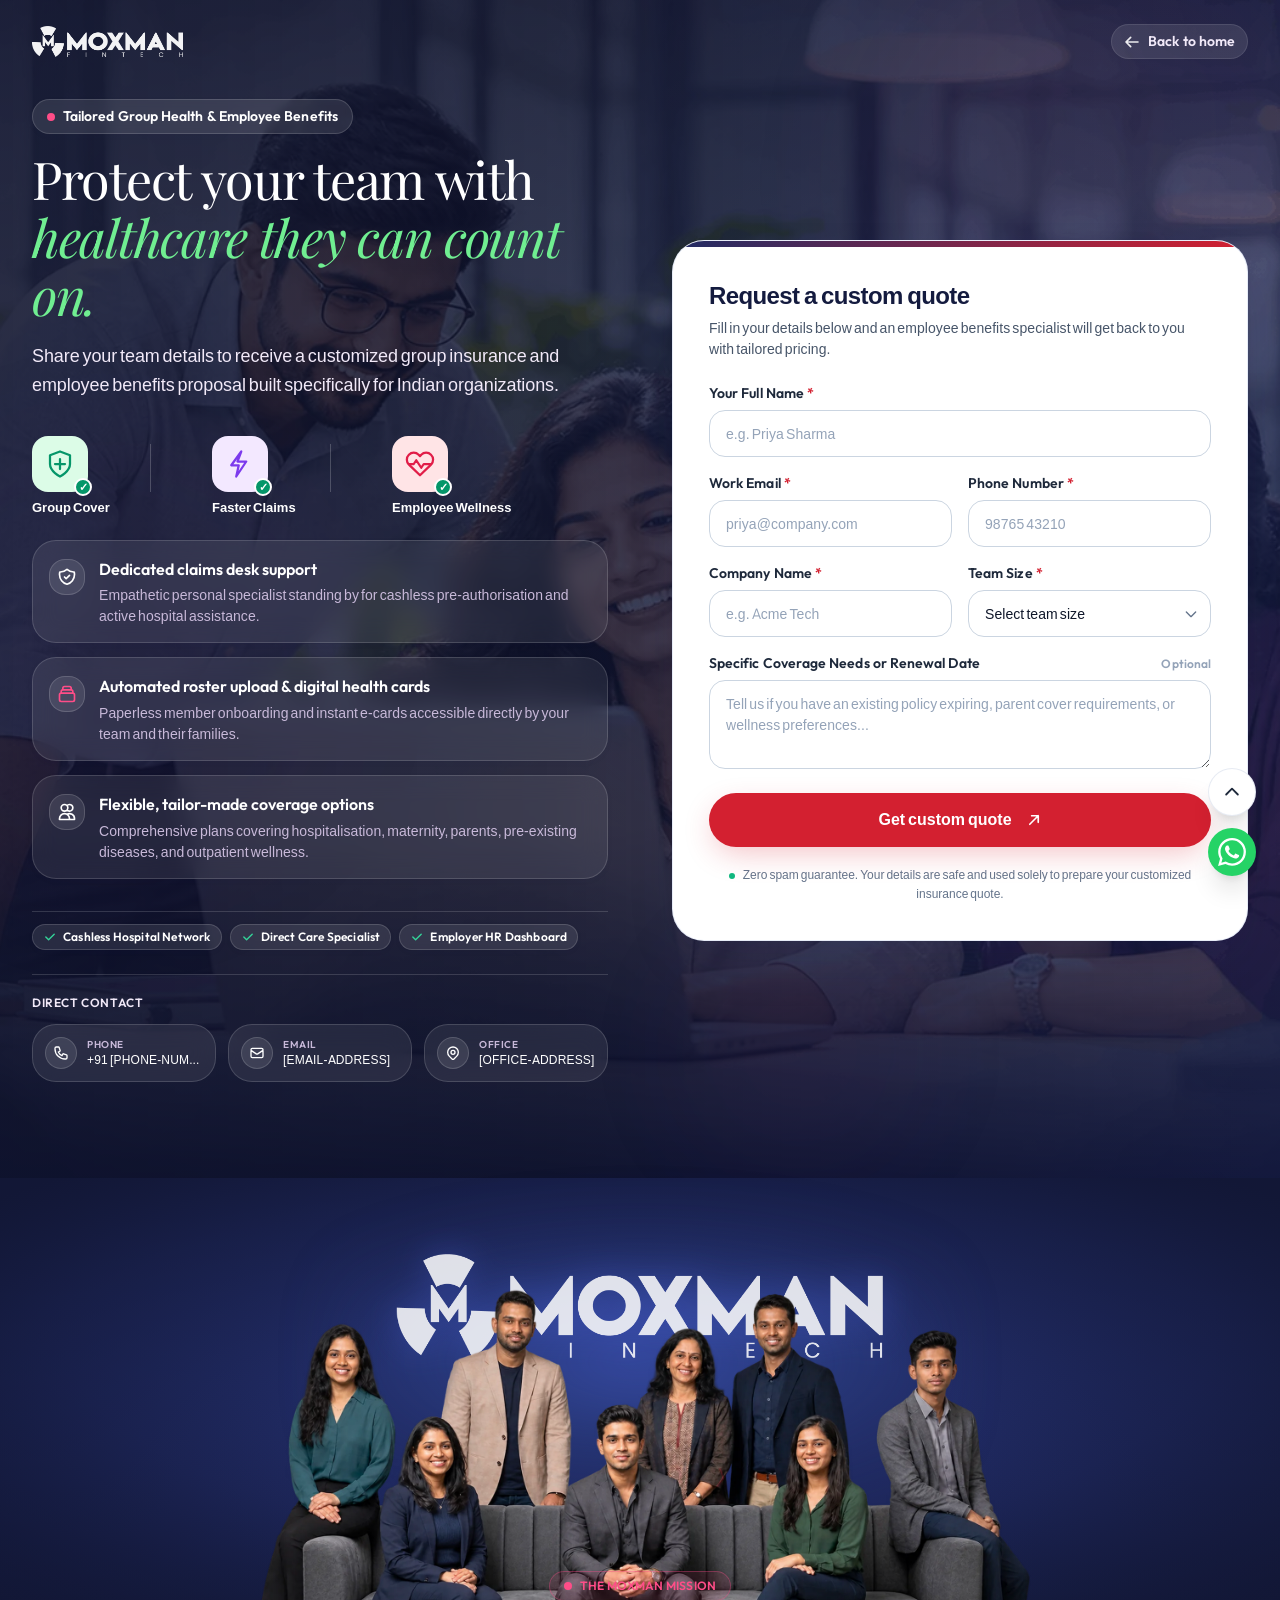
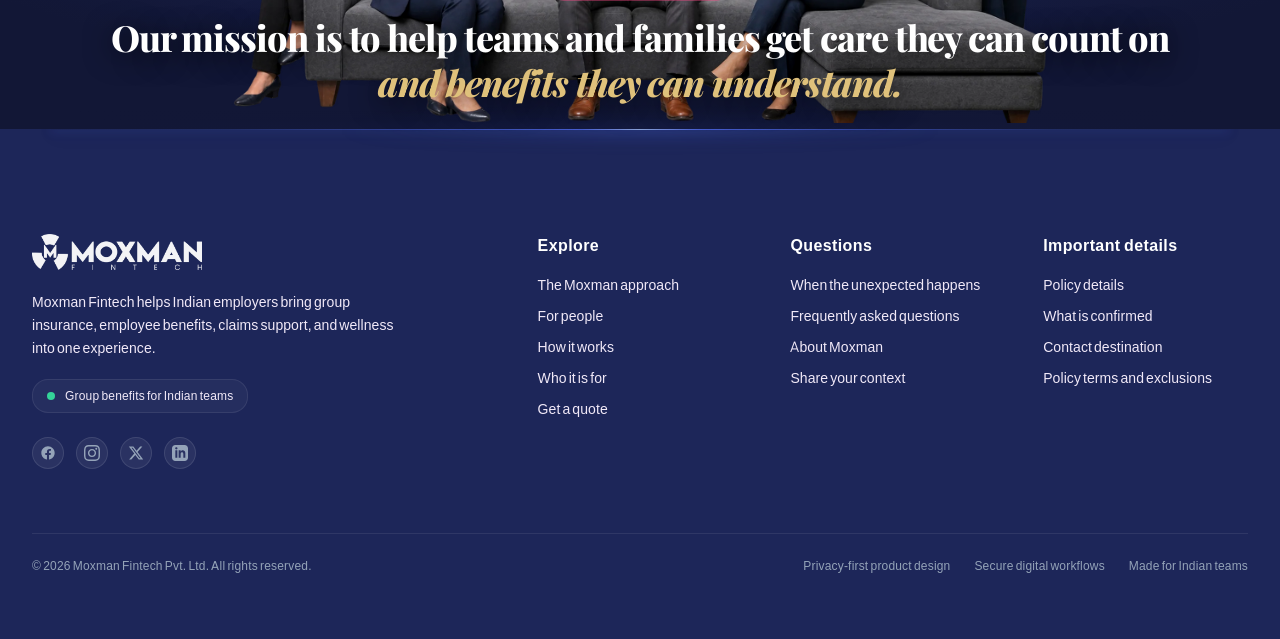
==== commit 504c4a15: "ui updated" ====
--- a/get-quote/index.html
+++ b/get-quote/index.html
@@ -112,7 +112,13 @@
      Focused, conversion-oriented view without navigation distractions.
      Parallax ambient layers, transparent reassurance points, and accessible form.
      ========================================================================= -->
-<section id="quoteSection" class="quote-page-section relative overflow-hidden min-h-[calc(100vh-80px)] flex flex-col justify-between">
+<section id="quoteSection" class="quote-page-section relative overflow-x-clip min-h-[calc(100vh-80px)] flex flex-col justify-between">
+
+    <!-- Layer 1: Background image reused from /group-health-insurance -->
+    <div class="quote-page-bg" style="background-image: url('../assets/images/bg/CollaborativeTeamworkinaBrightOffice.webp');" aria-hidden="true"></div>
+
+    <!-- Layer 2: Atmospheric overlay for readability -->
+    <div class="quote-page-overlay" aria-hidden="true"></div>
 
     <!-- Top Branded Bar (No menu, crisp white logo presence linked to home) -->
     <header class="w-full relative z-20 pt-5 sm:pt-6 pb-2">
@@ -141,9 +147,9 @@
     </header>
 
     <!-- Parallax Ambient Decorative Background Orbs (GSAP-driven drift) -->
-    <div class="quote-parallax-orb quote-parallax-orb-1 pointer-events-none absolute -top-20 -right-20 sm:-right-28 w-80 sm:w-96 lg:w-[34rem] h-80 sm:h-96 lg:h-[34rem] rounded-full blur-3xl opacity-35 z-0" data-parallax-speed="-0.18" aria-hidden="true"></div>
-    <div class="quote-parallax-orb quote-parallax-orb-2 pointer-events-none absolute top-1/3 -left-24 sm:-left-36 w-72 sm:w-96 lg:w-[32rem] h-72 sm:h-96 lg:h-[32rem] rounded-full blur-3xl opacity-25 z-0" data-parallax-speed="0.22" aria-hidden="true"></div>
-    <div class="quote-parallax-orb quote-parallax-orb-3 pointer-events-none absolute -bottom-10 right-1/4 w-64 sm:w-80 h-64 sm:h-80 rounded-full blur-2xl opacity-20 z-0" data-parallax-speed="-0.1" aria-hidden="true"></div>
+    <div class="quote-parallax-orb quote-parallax-orb-1 pointer-events-none absolute -top-20 -right-20 sm:-right-28 w-80 sm:w-96 lg:w-[34rem] h-80 sm:h-96 lg:h-[34rem] rounded-full blur-3xl opacity-35 z-[2]" data-parallax-speed="-0.18" aria-hidden="true"></div>
+    <div class="quote-parallax-orb quote-parallax-orb-2 pointer-events-none absolute top-1/3 -left-24 sm:-left-36 w-72 sm:w-96 lg:w-[32rem] h-72 sm:h-96 lg:h-[32rem] rounded-full blur-3xl opacity-25 z-[2]" data-parallax-speed="0.22" aria-hidden="true"></div>
+    <div class="quote-parallax-orb quote-parallax-orb-3 pointer-events-none absolute -bottom-10 right-1/4 w-64 sm:w-80 h-64 sm:h-80 rounded-full blur-2xl opacity-20 z-[2]" data-parallax-speed="-0.1" aria-hidden="true"></div>
 
     <!-- Main Quote Hero Content -->
     <div class="max-w-container mx-auto px-4 sm:px-6 lg:px-8 w-full pt-4 sm:pt-6 lg:pt-8 pb-16 sm:pb-20 lg:pb-24 relative z-10">
@@ -158,18 +164,48 @@
                     <span>Tailored Group Health &amp; Employee Benefits</span>
                 </div>
 
-                <!-- Main Conversion Headline (Matching reference editorial serif title style) -->
+                <!-- Main Conversion Headline (Green accent #70ee91 replacing champagne gold) -->
                 <h1 class="text-[32px] sm:text-[40px] md:text-[46px] lg:text-[48px] xl:text-[52px] font-serif font-normal text-white leading-[1.12] tracking-[-0.025em] mb-3 sm:mb-4">
-                    Protect your team with <span class="italic font-serif text-[var(--color-champagne)] font-normal inline-block pr-1">healthcare they can count on.</span>
+                    Protect your team with <span class="italic font-serif text-[#70ee91] font-normal inline-block pr-1">healthcare they can count on.</span>
                 </h1>
 
                 <!-- Supporting Line -->
-                <p class="text-body sm:text-body-lg text-quote-lavender leading-relaxed mb-6 sm:mb-8 max-w-xl">
+                <p class="text-body sm:text-body-lg text-quote-lavender leading-relaxed mb-4 sm:mb-5 max-w-xl">
                     Share your team details to receive a customized group insurance and employee benefits proposal built specifically for Indian organizations.
                 </p>
 
+                <!-- Hero Trust Badges (Exact match to home hero) -->
+                <ul class="hero-trust-points" aria-label="Benefits at a glance">
+                    <li class="hero-trust-item">
+                        <span class="hero-trust-icon hero-trust-icon--cover" aria-hidden="true">
+                            <svg viewBox="0 0 24 24" fill="none" stroke="currentColor" stroke-width="1.8" stroke-linecap="round" stroke-linejoin="round">
+                                <path d="M12 22s8-4 8-10V5l-8-3-8 3v7c0 6 8 10 8 10Z"/>
+                                <path d="M12 8v8M8 12h8"/>
+                            </svg>
+                        </span>
+                        <span class="hero-trust-label">Group Cover</span>
+                    </li>
+                    <li class="hero-trust-item">
+                        <span class="hero-trust-icon hero-trust-icon--claims" aria-hidden="true">
+                            <svg viewBox="0 0 24 24" fill="none" stroke="currentColor" stroke-width="1.8" stroke-linecap="round" stroke-linejoin="round">
+                                <path d="m13 2-3 8h7L9 22l2-9H5l8-11Z"/>
+                            </svg>
+                        </span>
+                        <span class="hero-trust-label">Faster Claims</span>
+                    </li>
+                    <li class="hero-trust-item">
+                        <span class="hero-trust-icon hero-trust-icon--wellness" aria-hidden="true">
+                            <svg viewBox="0 0 24 24" fill="none" stroke="currentColor" stroke-width="1.8" stroke-linecap="round" stroke-linejoin="round">
+                                <path d="M20.8 4.6a5.5 5.5 0 0 0-7.8 0L12 5.7l-1.1-1.1a5.5 5.5 0 0 0-7.8 7.8l1.1 1.1L12 21l7.8-7.5 1.1-1.1a5.5 5.5 0 0 0-.1-7.8Z"/>
+                                <path d="M3 12h4l2-3 4 6 2-3h6"/>
+                            </svg>
+                        </span>
+                        <span class="hero-trust-label">Employee Wellness</span>
+                    </li>
+                </ul>
+
                 <!-- Reassurance Points Stack (Real non-numeric site claims only) -->
-                <div class="flex flex-col gap-3 sm:gap-3.5 mb-8">
+                <div class="flex flex-col gap-3 sm:gap-3.5 mb-6 sm:mb-8">
                     <!-- Point 1 -->
                     <div class="flex items-start gap-3.5 p-3.5 sm:p-4 rounded-xl quote-card-glass shadow-soft-sm transition-transform duration-200 hover:-translate-y-0.5">
                         <div class="w-9 h-9 rounded-lg bg-white/10 border border-white/15 flex items-center justify-center flex-shrink-0 text-white mt-0.5" aria-hidden="true">
@@ -238,10 +274,49 @@
                     </span>
                 </div>
 
+                <!-- Direct Contact Details (Phone, Email, Office Address) -->
+                <div class="mt-6 pt-5 border-t border-white/15">
+                    <h3 class="text-caption uppercase tracking-wider font-display font-semibold text-quote-lavender mb-3">Direct Contact</h3>
+                    <div class="grid grid-cols-1 sm:grid-cols-3 gap-3">
+                        <!-- Phone -->
+                        <a href="tel:+919999999999" class="flex items-center gap-2.5 p-3 rounded-xl quote-card-glass transition-transform duration-200 hover:-translate-y-0.5 focus-visible:outline-none focus-visible:ring-2 focus-visible:ring-white">
+                            <div class="w-8 h-8 rounded-lg bg-white/10 border border-white/15 flex items-center justify-center flex-shrink-0 text-white" aria-hidden="true">
+                                <svg class="w-4 h-4" fill="none" stroke="currentColor" stroke-width="2" viewBox="0 0 24 24"><path stroke-linecap="round" stroke-linejoin="round" d="M3 5a2 2 0 012-2h3.28a1 1 0 01.948.684l1.498 4.493a1 1 0 01-.502 1.21l-2.257 1.13a11.042 11.042 0 005.516 5.516l1.13-2.257a1 1 0 011.21-.502l4.493 1.498a1 1 0 01.684.949V19a2 2 0 01-2 2h-1C9.716 21 3 14.284 3 6V5z"/></svg>
+                            </div>
+                            <div class="min-w-0">
+                                <span class="block text-[10px] font-display uppercase tracking-wider text-quote-muted">Phone</span>
+                                <span class="block text-caption font-medium text-white truncate">+91 [PHONE-NUMBER]</span>
+                            </div>
+                        </a>
+
+                        <!-- Email -->
+                        <a href="mailto:contact@moxman.com" class="flex items-center gap-2.5 p-3 rounded-xl quote-card-glass transition-transform duration-200 hover:-translate-y-0.5 focus-visible:outline-none focus-visible:ring-2 focus-visible:ring-white">
+                            <div class="w-8 h-8 rounded-lg bg-white/10 border border-white/15 flex items-center justify-center flex-shrink-0 text-white" aria-hidden="true">
+                                <svg class="w-4 h-4" fill="none" stroke="currentColor" stroke-width="2" viewBox="0 0 24 24"><path stroke-linecap="round" stroke-linejoin="round" d="M3 8l7.89 5.26a2 2 0 002.22 0L21 8M5 19h14a2 2 0 002-2V7a2 2 0 00-2-2H5a2 2 0 00-2 2v10a2 2 0 002 2z"/></svg>
+                            </div>
+                            <div class="min-w-0">
+                                <span class="block text-[10px] font-display uppercase tracking-wider text-quote-muted">Email</span>
+                                <span class="block text-caption font-medium text-white truncate">[EMAIL-ADDRESS]</span>
+                            </div>
+                        </a>
+
+                        <!-- Address -->
+                        <div class="flex items-center gap-2.5 p-3 rounded-xl quote-card-glass transition-transform duration-200 hover:-translate-y-0.5">
+                            <div class="w-8 h-8 rounded-lg bg-white/10 border border-white/15 flex items-center justify-center flex-shrink-0 text-white" aria-hidden="true">
+                                <svg class="w-4 h-4" fill="none" stroke="currentColor" stroke-width="2" viewBox="0 0 24 24"><path stroke-linecap="round" stroke-linejoin="round" d="M17.657 16.657L13.414 20.9a1.998 1.998 0 01-2.827 0l-4.244-4.243a8 8 0 1111.314 0z"/><path stroke-linecap="round" stroke-linejoin="round" d="M15 11a3 3 0 11-6 0 3 3 0 016 0z"/></svg>
+                            </div>
+                            <div class="min-w-0">
+                                <span class="block text-[10px] font-display uppercase tracking-wider text-quote-muted">Office</span>
+                                <span class="block text-caption font-medium text-white truncate">[OFFICE-ADDRESS]</span>
+                            </div>
+                        </div>
+                    </div>
+                </div>
+
             </div>
 
-            <!-- Right Column: Conversion Quote Form Card -->
-            <div class="lg:col-span-6 xl:col-span-6">
+            <!-- Right Column: Conversion Quote Form Card (Vertically centered by default, sticky on desktop, normal flow on tablet/mobile) -->
+            <div class="lg:col-span-6 xl:col-span-6 lg:self-center lg:sticky lg:top-8">
                 <div id="quoteCardContainer" class="bg-surface rounded-2xl shadow-soft-xl border border-primary-100/80 p-6 sm:p-8 lg:p-9 relative overflow-hidden transition-all duration-300">
                     
                     <!-- Top Gradient Brand Accent Border -->
@@ -574,6 +649,22 @@
                         <span class="w-2 h-2 rounded-full bg-emerald-400 animate-pulse" aria-hidden="true"></span>
                         <span>Group benefits for Indian teams</span>
                     </div>
+
+                    <!-- Social Media Links -->
+                    <div class="flex items-center gap-3 pt-1">
+                        <a href="#" class="w-8 h-8 rounded-full bg-white/[0.06] border border-white/[0.1] flex items-center justify-center text-neutral-400 hover:text-white hover:bg-white/10 transition-colors focus-visible:outline-none focus-visible:ring-2 focus-visible:ring-footer-pink" aria-label="Follow Moxman Fintech on Facebook">
+                            <svg class="w-4 h-4 fill-current" viewBox="0 0 24 24" aria-hidden="true"><path d="M22 12c0-5.523-4.477-10-10-10S2 6.477 2 12c0 4.991 3.657 9.128 8.438 9.878v-6.987h-2.54V12h2.54V9.797c0-2.506 1.492-3.89 3.777-3.89 1.094 0 2.238.195 2.238.195v2.46h-1.26c-1.243 0-1.63.771-1.63 1.562V12h2.773l-.443 2.89h-2.33v6.988C18.343 21.128 22 16.991 22 12z"/></svg>
+                        </a>
+                        <a href="#" class="w-8 h-8 rounded-full bg-white/[0.06] border border-white/[0.1] flex items-center justify-center text-neutral-400 hover:text-white hover:bg-white/10 transition-colors focus-visible:outline-none focus-visible:ring-2 focus-visible:ring-footer-pink" aria-label="Follow Moxman Fintech on Instagram">
+                            <svg class="w-4 h-4 fill-current" viewBox="0 0 24 24" aria-hidden="true"><path fill-rule="evenodd" clip-rule="evenodd" d="M12 2.163c3.204 0 3.584.012 4.85.07 3.252.148 4.771 1.691 4.919 4.919.058 1.265.069 1.645.069 4.849 0 3.205-.012 3.584-.069 4.849-.149 3.225-1.664 4.771-4.919 4.919-1.266.058-1.644.07-4.85.07-3.204 0-3.584-.012-4.849-.07-3.26-.149-4.771-1.699-4.919-4.92-.058-1.265-.07-1.644-.07-4.849 0-3.204.013-3.583.07-4.849.149-3.227 1.664-4.771 4.919-4.919 1.266-.057 1.645-.069 4.849-.069zm0-2.163c-3.259 0-3.667.014-4.947.072-4.358.2-6.78 2.618-6.98 6.98-.059 1.281-.073 1.689-.073 4.948 0 3.259.014 3.668.072 4.948.2 4.358 2.618 6.78 6.98 6.98 1.281.058 1.689.072 4.948.072 3.259 0 3.668-.014 4.948-.072 4.354-.2 6.782-2.618 6.979-6.98.059-1.28.073-1.689.073-4.948 0-3.259-.014-3.667-.072-4.947-.196-4.354-2.617-6.78-6.979-6.98-1.281-.059-1.69-.073-4.949-.073zm0 5.838c-3.403 0-6.162 2.759-6.162 6.162s2.759 6.163 6.162 6.163 6.162-2.759 6.162-6.163c0-3.403-2.759-6.162-6.162-6.162zm0 10.162c-2.209 0-4-1.79-4-4 0-2.209 1.791-4 4-4s4 1.791 4 4c0 2.21-1.791 4-4 4zm6.406-11.845c-.796 0-1.441.645-1.441 1.44s.645 1.44 1.441 1.44c.795 0 1.439-.645 1.439-1.44s-.644-1.44-1.439-1.44z"/></svg>
+                        </a>
+                        <a href="#" class="w-8 h-8 rounded-full bg-white/[0.06] border border-white/[0.1] flex items-center justify-center text-neutral-400 hover:text-white hover:bg-white/10 transition-colors focus-visible:outline-none focus-visible:ring-2 focus-visible:ring-footer-pink" aria-label="Follow Moxman Fintech on X (formerly Twitter)">
+                            <svg class="w-4 h-4 fill-current" viewBox="0 0 24 24" aria-hidden="true"><path d="M18.244 2.25h3.308l-7.227 8.26 8.502 11.24H16.17l-5.214-6.817L4.99 21.75H1.68l7.73-8.835L1.254 2.25H8.08l4.713 6.231zm-1.161 17.52h1.833L7.084 4.126H5.117z"/></svg>
+                        </a>
+                        <a href="#" class="w-8 h-8 rounded-full bg-white/[0.06] border border-white/[0.1] flex items-center justify-center text-neutral-400 hover:text-white hover:bg-white/10 transition-colors focus-visible:outline-none focus-visible:ring-2 focus-visible:ring-footer-pink" aria-label="Connect with Moxman Fintech on LinkedIn">
+                            <svg class="w-4 h-4 fill-current" viewBox="0 0 24 24" aria-hidden="true"><path d="M19 0h-14c-2.761 0-5 2.239-5 5v14c0 2.761 2.239 5 5 5h14c2.762 0 5-2.239 5-5v-14c0-2.761-2.238-5-5-5zm-11 19h-3v-11h3v11zm-1.5-12.268c-.966 0-1.75-.79-1.75-1.764s.784-1.764 1.75-1.764 1.75.79 1.75 1.764-.783 1.764-1.75 1.764zm13.5 12.268h-3v-5.604c0-3.368-4-3.113-4 0v5.604h-3v-11h3v1.765c1.396-2.586 7-2.777 7 2.476v6.759z"/></svg>
+                        </a>
+                    </div>
                 </div>
 
                 <!-- Col 1: Insurance Products -->
@@ -614,9 +705,9 @@
 
 
             <!-- Bottom Bar: Copyright & Security -->
-            <div class="pt-6 border-t border-white/[0.08] flex flex-col sm:flex-row items-center justify-between gap-4 text-caption text-footer-muted">
-                <p>&copy; 2026 Moxman Fintech Pvt. Ltd. All rights reserved.</p>
-                <div class="flex flex-wrap items-center justify-center sm:justify-end gap-x-6 gap-y-2">
+            <div class="pt-6 border-t border-white/[0.08] flex flex-col sm:flex-row items-center justify-between gap-4 text-caption text-neutral-400">
+                <p class="text-neutral-400">&copy; 2026 Moxman Fintech Pvt. Ltd. All rights reserved.</p>
+                <div class="flex flex-wrap items-center justify-center sm:justify-end gap-x-6 gap-y-2 text-neutral-400">
                     <span>Privacy-first product design</span>
                     <span>Secure digital workflows</span>
                     <span>Made for Indian teams</span>
@@ -628,6 +719,37 @@
 </footer>
 
 <!-- DEBUG-VIEW ENDED 1 APPPATH/Views/partials/footer.php -->
+
+    <!-- Floating Actions Container: WhatsApp & Back to Top -->
+    <div id="floatingActionsContainer" class="fixed bottom-5 right-5 sm:bottom-6 sm:right-6 z-40 flex flex-col items-center gap-3 pointer-events-none" aria-label="Quick actions">
+        <!-- Back to Top Button -->
+        <button 
+            type="button" 
+            id="backToTopBtn" 
+            class="opacity-0 pointer-events-none translate-y-3 invisible transition-all duration-300 ease-out w-11 h-11 sm:w-12 sm:h-12 rounded-full bg-white text-neutral-800 shadow-xl border border-neutral-200/80 hover:bg-neutral-50 hover:text-primary-900 focus-visible:outline-none focus-visible:ring-2 focus-visible:ring-primary-600 focus-visible:ring-offset-2 flex items-center justify-center cursor-pointer group" 
+            aria-label="Back to top"
+            tabindex="-1"
+            aria-hidden="true"
+        >
+            <svg class="w-5 h-5 transition-transform group-hover:-translate-y-0.5" fill="none" stroke="currentColor" stroke-width="2.2" viewBox="0 0 24 24" aria-hidden="true">
+                <path stroke-linecap="round" stroke-linejoin="round" d="M5 15l7-7 7 7"/>
+            </svg>
+        </button>
+
+        <!-- Floating WhatsApp Button -->
+        <a 
+            href="https://wa.me/919999999999" 
+            target="_blank" 
+            rel="noopener noreferrer" 
+            id="whatsappFloatingBtn" 
+            class="pointer-events-auto w-12 h-12 sm:w-13 sm:h-13 rounded-full bg-[#25D366] text-white shadow-xl hover:bg-[#20ba59] hover:scale-105 active:scale-95 transition-all duration-200 flex items-center justify-center focus-visible:outline-none focus-visible:ring-2 focus-visible:ring-[#25D366] focus-visible:ring-offset-2" 
+            aria-label="Chat with us on WhatsApp (+91 99999 99999)"
+        >
+            <svg class="w-6 h-6 sm:w-7 sm:h-7 fill-current" viewBox="0 0 24 24" aria-hidden="true">
+                <path d="M17.472 14.382c-.297-.149-1.758-.867-2.03-.967-.273-.099-.471-.148-.67.15-.197.297-.767.966-.94 1.164-.173.199-.347.223-.644.075-.297-.15-1.255-.463-2.39-1.475-.883-.788-1.48-1.761-1.653-2.059-.173-.297-.018-.458.13-.606.134-.133.298-.347.446-.52.149-.174.198-.298.298-.497.099-.198.05-.371-.025-.52-.075-.149-.669-1.612-.916-2.207-.242-.579-.487-.5-.669-.51-.173-.008-.371-.01-.57-.01-.198 0-.52.074-.792.372-.272.297-1.04 1.016-1.04 2.479 0 1.462 1.065 2.875 1.213 3.074.149.198 2.096 3.2 5.077 4.487.709.306 1.262.489 1.694.625.712.227 1.36.195 1.871.118.571-.085 1.758-.719 2.006-1.413.248-.694.248-1.289.173-1.413-.074-.124-.272-.198-.57-.347m-5.421 7.403h-.004a9.87 9.87 0 01-5.031-1.378l-.361-.214-3.741.982.998-3.648-.235-.374a9.86 9.86 0 01-1.51-5.26c.001-5.45 4.436-9.884 9.888-9.884 2.64 0 5.122 1.03 6.988 2.898a9.825 9.825 0 012.893 6.994c-.003 5.45-4.437 9.884-9.885 9.884m8.413-18.297A11.815 11.815 0 0012.05 0C5.495 0 .16 5.335.157 11.892c0 2.096.547 4.142 1.588 5.945L.057 24l6.305-1.654a11.882 11.882 0 005.683 1.448h.005c6.554 0 11.89-5.335 11.893-11.893a11.821 11.821 0 00-3.48-8.413z"/>
+            </svg>
+        </a>
+    </div>
 
     <!-- Deferred Bundled JavaScript (GSAP + ScrollTrigger + Lenis) -->
     <script src="../assets/js/app.min.js" defer></script>
--- a/assets/css/main.min.css
+++ b/assets/css/main.min.css
@@ -1,3 +1,3 @@
 @font-face{font-family:Outfit;font-style:normal;font-weight:600;font-display:swap;src:url(/assets/fonts/outfit-600-normal.woff2) format("woff2")}@font-face{font-family:Outfit;font-style:normal;font-weight:700;font-display:swap;src:url(/assets/fonts/outfit-700-normal.woff2) format("woff2")}@font-face{font-family:Outfit;font-style:normal;font-weight:800;font-display:swap;src:url(/assets/fonts/outfit-800-normal.woff2) format("woff2")}@font-face{font-family:Plus Jakarta Sans;font-style:normal;font-weight:400;font-display:swap;src:url(/assets/fonts/plusjakartasans-400-normal.woff2) format("woff2")}@font-face{font-family:Plus Jakarta Sans;font-style:normal;font-weight:500;font-display:swap;src:url(/assets/fonts/plusjakartasans-500-normal.woff2) format("woff2")}@font-face{font-family:Plus Jakarta Sans;font-style:normal;font-weight:600;font-display:swap;src:url(/assets/fonts/plusjakartasans-600-normal.woff2) format("woff2")}@font-face{font-family:Plus Jakarta Sans;font-style:normal;font-weight:700;font-display:swap;src:url(/assets/fonts/plusjakartasans-700-normal.woff2) format("woff2")}*,:after,:before{--tw-border-spacing-x:0;--tw-border-spacing-y:0;--tw-translate-x:0;--tw-translate-y:0;--tw-rotate:0;--tw-skew-x:0;--tw-skew-y:0;--tw-scale-x:1;--tw-scale-y:1;--tw-pan-x: ;--tw-pan-y: ;--tw-pinch-zoom: ;--tw-scroll-snap-strictness:proximity;--tw-gradient-from-position: ;--tw-gradient-via-position: ;--tw-gradient-to-position: ;--tw-ordinal: ;--tw-slashed-zero: ;--tw-numeric-figure: ;--tw-numeric-spacing: ;--tw-numeric-fraction: ;--tw-ring-inset: ;--tw-ring-offset-width:0px;--tw-ring-offset-color:#fff;--tw-ring-color:rgba(59,130,246,.5);--tw-ring-offset-shadow:0 0 #0000;--tw-ring-shadow:0 0 #0000;--tw-shadow:0 0 #0000;--tw-shadow-colored:0 0 #0000;--tw-blur: ;--tw-brightness: ;--tw-contrast: ;--tw-grayscale: ;--tw-hue-rotate: ;--tw-invert: ;--tw-saturate: ;--tw-sepia: ;--tw-drop-shadow: ;--tw-backdrop-blur: ;--tw-backdrop-brightness: ;--tw-backdrop-contrast: ;--tw-backdrop-grayscale: ;--tw-backdrop-hue-rotate: ;--tw-backdrop-invert: ;--tw-backdrop-opacity: ;--tw-backdrop-saturate: ;--tw-backdrop-sepia: ;--tw-contain-size: ;--tw-contain-layout: ;--tw-contain-paint: ;--tw-contain-style: }::backdrop{--tw-border-spacing-x:0;--tw-border-spacing-y:0;--tw-translate-x:0;--tw-translate-y:0;--tw-rotate:0;--tw-skew-x:0;--tw-skew-y:0;--tw-scale-x:1;--tw-scale-y:1;--tw-pan-x: ;--tw-pan-y: ;--tw-pinch-zoom: ;--tw-scroll-snap-strictness:proximity;--tw-gradient-from-position: ;--tw-gradient-via-position: ;--tw-gradient-to-position: ;--tw-ordinal: ;--tw-slashed-zero: ;--tw-numeric-figure: ;--tw-numeric-spacing: ;--tw-numeric-fraction: ;--tw-ring-inset: ;--tw-ring-offset-width:0px;--tw-ring-offset-color:#fff;--tw-ring-color:rgba(59,130,246,.5);--tw-ring-offset-shadow:0 0 #0000;--tw-ring-shadow:0 0 #0000;--tw-shadow:0 0 #0000;--tw-shadow-colored:0 0 #0000;--tw-blur: ;--tw-brightness: ;--tw-contrast: ;--tw-grayscale: ;--tw-hue-rotate: ;--tw-invert: ;--tw-saturate: ;--tw-sepia: ;--tw-drop-shadow: ;--tw-backdrop-blur: ;--tw-backdrop-brightness: ;--tw-backdrop-contrast: ;--tw-backdrop-grayscale: ;--tw-backdrop-hue-rotate: ;--tw-backdrop-invert: ;--tw-backdrop-opacity: ;--tw-backdrop-saturate: ;--tw-backdrop-sepia: ;--tw-contain-size: ;--tw-contain-layout: ;--tw-contain-paint: ;--tw-contain-style: }
 
-/*! tailwindcss v3.4.19 | MIT License | https://tailwindcss.com*/*,:after,:before{box-sizing:border-box;border:0 solid #e5e7eb}:after,:before{--tw-content:""}:host,html{line-height:1.5;-webkit-text-size-adjust:100%;-moz-tab-size:4;-o-tab-size:4;tab-size:4;font-family:ui-sans-serif,system-ui,sans-serif,Apple Color Emoji,Segoe UI Emoji,Segoe UI Symbol,Noto Color Emoji;font-feature-settings:normal;font-variation-settings:normal;-webkit-tap-highlight-color:transparent}body{margin:0;line-height:inherit}hr{height:0;color:inherit;border-top-width:1px}abbr:where([title]){-webkit-text-decoration:underline dotted;text-decoration:underline dotted}h1,h2,h3,h4,h5,h6{font-size:inherit;font-weight:inherit}a{color:inherit;text-decoration:inherit}b,strong{font-weight:bolder}code,kbd,pre,samp{font-family:ui-monospace,SFMono-Regular,Menlo,Monaco,Consolas,Liberation Mono,Courier New,monospace;font-feature-settings:normal;font-variation-settings:normal;font-size:1em}small{font-size:80%}sub,sup{font-size:75%;line-height:0;position:relative;vertical-align:baseline}sub{bottom:-.25em}sup{top:-.5em}table{text-indent:0;border-color:inherit;border-collapse:collapse}button,input,optgroup,select,textarea{font-family:inherit;font-feature-settings:inherit;font-variation-settings:inherit;font-size:100%;font-weight:inherit;line-height:inherit;letter-spacing:inherit;color:inherit;margin:0;padding:0}button,select{text-transform:none}button,input:where([type=button]),input:where([type=reset]),input:where([type=submit]){-webkit-appearance:button;background-color:transparent;background-image:none}:-moz-focusring{outline:auto}:-moz-ui-invalid{box-shadow:none}progress{vertical-align:baseline}::-webkit-inner-spin-button,::-webkit-outer-spin-button{height:auto}[type=search]{-webkit-appearance:textfield;outline-offset:-2px}::-webkit-search-decoration{-webkit-appearance:none}::-webkit-file-upload-button{-webkit-appearance:button;font:inherit}summary{display:list-item}blockquote,dd,dl,figure,h1,h2,h3,h4,h5,h6,hr,p,pre{margin:0}fieldset{margin:0}fieldset,legend{padding:0}menu,ol,ul{list-style:none;margin:0;padding:0}dialog{padding:0}textarea{resize:vertical}input::-moz-placeholder,textarea::-moz-placeholder{opacity:1;color:#9ca3af}input::placeholder,textarea::placeholder{opacity:1;color:#9ca3af}[role=button],button{cursor:pointer}:disabled{cursor:default}audio,canvas,embed,iframe,img,object,svg,video{display:block;vertical-align:middle}img,video{max-width:100%;height:auto}[hidden]:where(:not([hidden=until-found])){display:none}html{font-family:var(--font-body);color:var(--color-neutral-800);background-color:var(--color-surface);scroll-behavior:auto;-webkit-font-smoothing:antialiased;-moz-osx-font-smoothing:grayscale}h1,h2,h3,h4,h5,h6{font-family:var(--font-display);color:var(--color-primary-950)}::-moz-selection{background-color:var(--color-primary-900);color:#fff}::selection{background-color:var(--color-primary-900);color:#fff}.container{width:100%}@media (min-width:640px){.container{max-width:640px}}@media (min-width:768px){.container{max-width:768px}}@media (min-width:1024px){.container{max-width:1024px}}@media (min-width:1280px){.container{max-width:1280px}}@media (min-width:1536px){.container{max-width:1536px}}.btn-primary{display:inline-flex;align-items:center;justify-content:center;gap:.5rem;border-radius:1rem;--tw-bg-opacity:1;background-color:rgb(211 32 48/var(--tw-bg-opacity,1));padding:.875rem 1.5rem;font-family:Outfit,sans-serif;font-size:.875rem;line-height:1.5;letter-spacing:.005em;font-weight:600;--tw-text-opacity:1;color:rgb(255 255 255/var(--tw-text-opacity,1));--tw-shadow:0 10px 30px -5px rgba(211,32,48,.28);--tw-shadow-colored:0 10px 30px -5px var(--tw-shadow-color);box-shadow:var(--tw-ring-offset-shadow,0 0 #0000),var(--tw-ring-shadow,0 0 #0000),var(--tw-shadow);transition-property:all;transition-timing-function:cubic-bezier(.4,0,.2,1);transition-duration:.2s}.btn-primary:focus-visible{outline:2px solid transparent;outline-offset:2px;--tw-ring-offset-shadow:var(--tw-ring-inset) 0 0 0 var(--tw-ring-offset-width) var(--tw-ring-offset-color);--tw-ring-shadow:var(--tw-ring-inset) 0 0 0 calc(2px + var(--tw-ring-offset-width)) var(--tw-ring-color);box-shadow:var(--tw-ring-offset-shadow),var(--tw-ring-shadow),var(--tw-shadow,0 0 #0000);--tw-ring-opacity:1;--tw-ring-color:rgb(239 68 68/var(--tw-ring-opacity,1));--tw-ring-offset-width:2px}.btn-primary:active{--tw-scale-x:0.98;--tw-scale-y:0.98;transform:translate(var(--tw-translate-x),var(--tw-translate-y)) rotate(var(--tw-rotate)) skewX(var(--tw-skew-x)) skewY(var(--tw-skew-y)) scaleX(var(--tw-scale-x)) scaleY(var(--tw-scale-y))}@media (min-width:640px){.btn-primary{font-size:1rem;line-height:1.6;letter-spacing:0;font-weight:400}}.btn-secondary{display:inline-flex;align-items:center;justify-content:center;gap:.5rem;border-radius:1rem;--tw-bg-opacity:1;background-color:rgb(33 44 101/var(--tw-bg-opacity,1));padding:.875rem 1.5rem;font-family:Outfit,sans-serif;font-size:.875rem;line-height:1.5;letter-spacing:.005em;font-weight:600;--tw-text-opacity:1;color:rgb(255 255 255/var(--tw-text-opacity,1));--tw-shadow:0 8px 24px -4px rgba(33,44,101,.07),0 4px 12px -2px rgba(33,44,101,.04);--tw-shadow-colored:0 8px 24px -4px var(--tw-shadow-color),0 4px 12px -2px var(--tw-shadow-color);box-shadow:var(--tw-ring-offset-shadow,0 0 #0000),var(--tw-ring-shadow,0 0 #0000),var(--tw-shadow);transition-property:all;transition-timing-function:cubic-bezier(.4,0,.2,1);transition-duration:.2s}.btn-secondary:hover{--tw-bg-opacity:1;background-color:rgb(20 27 63/var(--tw-bg-opacity,1))}.btn-secondary:focus-visible{outline:2px solid transparent;outline-offset:2px;--tw-ring-offset-shadow:var(--tw-ring-inset) 0 0 0 var(--tw-ring-offset-width) var(--tw-ring-offset-color);--tw-ring-shadow:var(--tw-ring-inset) 0 0 0 calc(2px + var(--tw-ring-offset-width)) var(--tw-ring-color);box-shadow:var(--tw-ring-offset-shadow),var(--tw-ring-shadow),var(--tw-shadow,0 0 #0000);--tw-ring-opacity:1;--tw-ring-color:rgb(44 68 136/var(--tw-ring-opacity,1));--tw-ring-offset-width:2px}.btn-secondary:active{--tw-scale-x:0.98;--tw-scale-y:0.98;transform:translate(var(--tw-translate-x),var(--tw-translate-y)) rotate(var(--tw-rotate)) skewX(var(--tw-skew-x)) skewY(var(--tw-skew-y)) scaleX(var(--tw-scale-x)) scaleY(var(--tw-scale-y))}@media (min-width:640px){.btn-secondary{font-size:1rem;line-height:1.6;letter-spacing:0;font-weight:400}}.btn-ghost{display:inline-flex;align-items:center;justify-content:center;gap:.5rem;border-radius:1rem;padding:.625rem 1.25rem;font-family:Outfit,sans-serif;font-size:.875rem;line-height:1.5;letter-spacing:.005em;font-weight:500;--tw-text-opacity:1;color:rgb(33 44 101/var(--tw-text-opacity,1));transition-property:all;transition-timing-function:cubic-bezier(.4,0,.2,1);transition-duration:.2s}.btn-ghost:hover{--tw-bg-opacity:1;background-color:rgb(240 243 250/var(--tw-bg-opacity,1));--tw-text-opacity:1;color:rgb(20 27 63/var(--tw-text-opacity,1))}.btn-ghost:focus-visible{outline:2px solid transparent;outline-offset:2px;--tw-ring-offset-shadow:var(--tw-ring-inset) 0 0 0 var(--tw-ring-offset-width) var(--tw-ring-offset-color);--tw-ring-shadow:var(--tw-ring-inset) 0 0 0 calc(2px + var(--tw-ring-offset-width)) var(--tw-ring-color);box-shadow:var(--tw-ring-offset-shadow),var(--tw-ring-shadow),var(--tw-shadow,0 0 #0000);--tw-ring-opacity:1;--tw-ring-color:rgb(108 142 207/var(--tw-ring-opacity,1))}.btn-gradient-light{position:relative;display:inline-flex;align-items:center;justify-content:center;gap:.5rem;font-family:var(--font-display);font-weight:600;font-size:1rem;line-height:1.5;color:#141b3f;padding:.875rem 1.75rem;min-height:48px;border-radius:2.5rem;border:2px solid transparent;background-clip:padding-box,border-box;background-origin:padding-box,border-box;background-image:linear-gradient(#fff,#fff),conic-gradient(from var(--btn-angle,0deg),#212c65,#38bdf8,#d32030,#60a5fa,#212c65);animation:rotateBtnAngle 4s linear infinite;box-shadow:0 4px 14px -2px rgba(33,44,101,.08),0 2px 6px -1px rgba(33,44,101,.04);transition:transform .25s ease-out,box-shadow .25s ease-out;text-decoration:none;cursor:pointer}.btn-gradient-light:not(.btn-sweep):before{content:"";position:absolute;inset:-4px;border-radius:inherit;background:radial-gradient(circle at center,hsla(0,96%,89%,.35),rgba(96,165,250,.25) 70%,transparent 100%);filter:blur(8px);opacity:0;z-index:-1;transition:opacity .25s ease-out;pointer-events:none}.btn-gradient-light:not(.btn-sweep) svg{transition:transform .25s ease-out}@media (hover:hover){.btn-gradient-light:hover{transform:translateY(-2px);box-shadow:0 8px 24px -4px rgba(33,44,101,.14),0 4px 10px -2px rgba(33,44,101,.08)}.btn-gradient-light:not(.btn-sweep):hover:before{opacity:1}.btn-gradient-light:not(.btn-sweep):hover svg{transform:translateX(4px)}}.btn-gradient-light:active{transform:scale(.98)}.btn-gradient-light:focus-visible{outline:2px solid var(--color-primary-600);outline-offset:3px}.hero-scenes-stack{display:grid;grid-template-columns:100%;grid-template-rows:auto}.hero-scenes-stack>.hero-scene-group{grid-column:1;grid-row:1}.bg-hero-cream{background-color:var(--color-hero-cream)}.max-w-container{width:100%;max-width:1280px;margin-left:auto;margin-right:auto}@media (min-width:1745px){.max-w-container{max-width:1440px!important}}.hero-title{font-size:clamp(1.75rem,1.25rem + 2.8vw,3.625rem);line-height:1.08;letter-spacing:-.035em}@media (min-width:1280px) and (max-width:1535px){.hero-title{font-size:clamp(3.25rem,.1rem + 3.9vw,3.875rem)}}@media (min-width:1536px){.hero-title{font-size:64px}}@media (min-width:1500px) and (max-width:1599px) and (max-height:820px){.hero-title{font-size:54px!important}}@media (min-width:1745px){.hero-title{font-size:66px}}@media (min-width:1920px){.hero-title{font-size:68px}}.title-gradient-hero{color:var(--color-primary-700);background:linear-gradient(90deg,var(--color-primary-900) 0,var(--color-primary-700) 50%,var(--color-accent-600) 100%);-webkit-background-clip:text;background-clip:text;-webkit-text-fill-color:transparent;-webkit-box-decoration-break:clone;box-decoration-break:clone;display:inline}.hero-progress-segment{width:.625rem!important;height:.625rem!important;min-width:.625rem!important;min-height:.625rem!important;border-radius:9999px!important;cursor:pointer;transition:background-color .25s ease,box-shadow .25s ease,transform .25s ease!important}.hero-progress-segment.active{background-color:var(--color-accent-600)!important;box-shadow:0 0 6px rgba(211,32,48,.45)!important}.hero-progress-segment:not(.active){background-color:hsla(0,0%,100%,.4)!important}.hero-progress-segment:not(.active):hover{background-color:hsla(0,0%,100%,.65)!important}.hero-cta-btn{display:inline-flex;align-items:center;justify-content:center;padding:.85rem 1.85rem;border-radius:9999px;background-color:#fff;color:#141b3f;font-family:var(--font-display,"Outfit",sans-serif);font-size:.9375rem;font-weight:700;text-decoration:none;box-shadow:0 12px 30px -4px rgba(20,27,63,.22),0 4px 10px -2px rgba(20,27,63,.12);border:1px solid hsla(0,0%,100%,.95);transition:transform .22s ease-out,box-shadow .22s ease-out,background-color .22s ease-out;cursor:pointer}@media (hover:hover){.hero-cta-btn:hover{transform:translateY(-2px);box-shadow:0 18px 36px -6px rgba(20,27,63,.32),0 6px 14px -2px rgba(20,27,63,.18)}}.hero-cta-btn:active{transform:scale(.98)}.btn-sweep{position:relative;overflow:hidden!important;isolation:isolate;backface-visibility:hidden}.btn-sweep>*{position:relative;z-index:2}.btn-sweep svg{transform:rotate(-45deg);transition:transform .25s ease-out,color .38s cubic-bezier(.22,1,.36,1);transform-origin:center center;flex-shrink:0}.btn-sweep:before{content:"";position:absolute;inset:-1px;border-radius:9999px;z-index:1;pointer-events:none;transform:scaleX(0);transform-origin:right center;transition:transform .38s cubic-bezier(.22,1,.36,1);will-change:transform}.btn-sweep--purple:before{background-color:var(--color-logo-purple)}.btn-sweep--purple>span,.btn-sweep--purple>svg{color:#fff;transition:color .38s cubic-bezier(.22,1,.36,1)}.btn-sweep--red:before{background-color:var(--color-accent-600)}.btn-sweep--red>span,.btn-sweep--red>svg{color:var(--color-primary-950,#141b3f);transition:color .38s cubic-bezier(.22,1,.36,1)}@media (hover:hover){.btn-sweep:focus-visible:before,.btn-sweep:hover:before{transform:scaleX(1);transform-origin:left center}.btn-sweep:focus-visible svg,.btn-sweep:hover svg{transform:rotate(-45deg)}.btn-sweep--red:focus-visible>span,.btn-sweep--red:focus-visible>svg,.btn-sweep--red:hover>span,.btn-sweep--red:hover>svg{color:#fff}}.btn-sweep:active{transform:scale(.98)}.btn-sweep--purple:focus-visible{outline:2px solid var(--color-footer-pink,#ff4d88);outline-offset:3px}.btn-sweep--red:focus-visible{outline:2px solid var(--color-accent-600,#d32030);outline-offset:3px}@media (prefers-reduced-motion:reduce){.btn-sweep:before{transform:none!important;opacity:0;transition:opacity .15s ease-in-out!important}.btn-sweep:focus-visible:before,.btn-sweep:hover:before{transform:none!important;opacity:1!important}.btn-sweep svg{transition:none!important}.btn-sweep>span,.btn-sweep>svg{transition:color .15s ease-in-out!important}}.hero-claims-artwork{max-width:clamp(520px,46vw,760px);height:clamp(480px,calc(100svh - 138px),820px);margin-left:auto;margin-right:0}.hero-claims-artwork,.hero-claims-artwork .claims-artwork-people{position:relative;width:100%;display:flex;align-items:flex-end;justify-content:flex-end;margin-bottom:0!important}.hero-claims-artwork .claims-artwork-people{z-index:2!important;height:100%;bottom:0!important;animation:none!important;transform:none!important}.hero-claims-artwork .claims-artwork-people picture{display:block;height:100%;width:100%}.hero-claims-artwork .claims-artwork-img{height:100%;width:100%;max-height:100%;-o-object-fit:contain;object-fit:contain;-o-object-position:bottom right;object-position:bottom right;display:block;vertical-align:bottom;margin-bottom:0!important;filter:drop-shadow(0 14px 32px rgba(35,10,60,.16));-webkit-user-select:none;-moz-user-select:none;user-select:none;pointer-events:none}.hero-bottom-curve-wrap{position:absolute;bottom:0;left:0;width:100%;height:clamp(260px,35svh,380px);pointer-events:none;z-index:3;overflow:hidden}.hero-bottom-curve-svg{display:block;width:100%;height:100%}.hero-bottom-curve-path{fill:url(#heroBottomCurveGrad)}.hero-cta-wrap,.hero-dots-wrap,.hero-top-group,.hero-trust-items{position:relative;z-index:5}#heroScene1{position:relative;z-index:auto!important}#heroScene2{position:relative;z-index:4}.team-care-console{transform:perspective(1400px) rotateY(-4deg) rotateX(2deg) translateZ(0);transform-style:preserve-3d;will-change:transform;transition:transform .45s cubic-bezier(.16,1,.3,1),box-shadow .45s ease}.team-care-console:hover{transform:perspective(1400px) rotateY(-1.5deg) rotateX(.5deg) translateZ(6px);box-shadow:0 35px 75px -15px rgba(20,27,63,.2),0 14px 28px -6px rgba(20,27,63,.1)}@media (min-width:1536px){.hero-claims-artwork{max-width:clamp(620px,46vw,800px)}.hero-bottom-curve-wrap{height:clamp(280px,35svh,400px)}}@media (min-width:1745px){.hero-claims-artwork{max-width:clamp(680px,47vw,840px)}}@media (min-width:640px) and (max-width:1023px){#heroAbstractShape,.hero-bottom-group>div:last-child{display:none!important}#heroPinContainer{min-height:0!important;height:auto!important;padding-top:84px!important;padding-bottom:0!important;display:flex!important;flex-direction:column!important;justify-content:flex-start!important;position:relative!important;overflow:hidden!important}#heroPinContainer>.max-w-container{flex:0 0 auto!important;padding-top:0!important;padding-bottom:2rem!important;position:relative!important;z-index:10!important}.hero-content-grid{display:flex!important;flex-direction:column!important;align-items:center!important;height:auto!important;min-height:0!important}.hero-left-column{display:contents!important}.hero-top-group{order:1!important;width:100%!important;max-width:620px!important;margin-bottom:.5rem!important;align-items:center!important}.hero-top-group,.hero-top-group .hero-slides-stack{text-align:center!important}.hero-top-group .hero-desc{margin-left:auto!important;margin-right:auto!important}.hero-visual-column{position:relative!important;order:2!important;width:100%!important;max-width:460px!important;height:360px!important;min-height:360px!important;max-height:360px!important;margin-top:.5rem!important;margin-bottom:.75rem!important;display:flex!important;align-items:center!important;justify-content:center!important;pointer-events:auto!important;bottom:auto!important;right:auto!important;z-index:2!important}.hero-scenes-stack{display:grid!important;grid-template-columns:100%!important;grid-template-rows:100%!important;justify-items:center!important}.hero-scenes-stack,.hero-scenes-stack>.hero-scene-group{width:100%!important;height:100%!important;align-items:center!important}.hero-scenes-stack>.hero-scene-group{grid-column:1!important;grid-row:1!important;display:flex!important;justify-content:center!important}.hero-claims-artwork{width:100%!important;max-width:400px!important;height:360px!important;margin:0 auto!important;display:flex!important;align-items:flex-end!important;justify-content:center!important;position:relative!important;overflow:visible!important}.hero-claims-artwork .claims-artwork-people{position:relative!important;bottom:0!important;margin-bottom:0!important}.hero-claims-artwork .claims-artwork-img{max-height:360px!important;-o-object-fit:contain!important;object-fit:contain!important;-o-object-position:bottom center!important;object-position:bottom center!important}#heroScene2>div{padding:0!important;width:100%!important;display:flex!important;justify-content:center!important}.team-care-console{width:380px!important;max-width:calc(100vw - 48px)!important;height:auto!important;max-height:360px!important;margin:0 auto!important;box-shadow:0 16px 36px -10px rgba(20,27,63,.16)!important}.hero-bottom-group{order:3!important;width:100%!important;justify-content:center!important;padding-top:.5rem!important}.hero-bottom-group,.hero-cta-group{align-items:center!important}.hero-bottom-curve-wrap{height:clamp(220px,34svh,340px)}}@media (max-width:767px){#heroAbstractShape,.hero-bottom-group>div:last-child{display:none!important}#heroPinContainer{min-height:0!important;height:auto!important;padding-top:72px!important;padding-bottom:0!important;display:flex!important;flex-direction:column!important;justify-content:flex-start!important;position:relative!important;overflow:hidden!important}#heroPinContainer>.max-w-container{flex:0 0 auto!important;padding-top:0!important;padding-bottom:1.5rem!important;position:relative!important;z-index:10!important}.hero-content-grid{display:flex!important;flex-direction:column!important;align-items:stretch!important;height:auto!important;min-height:0!important}.hero-left-column{display:contents!important}.hero-top-group{order:1!important;width:100%!important;margin-bottom:.25rem!important;align-items:flex-start!important;text-align:left!important}.hero-tag-pill{margin-bottom:.5rem!important;padding:.35rem .85rem!important;font-size:.8125rem!important}.hero-title{font-size:1.6875rem!important;line-height:1.15!important;margin-bottom:.35rem!important}.hero-desc{font-size:.875rem!important;line-height:1.4!important}.hero-visual-column{position:relative!important;order:2!important;width:100%!important;max-width:100%!important;height:250px!important;min-height:250px!important;max-height:250px!important;margin-top:.35rem!important;margin-bottom:-18px!important;display:flex!important;align-items:center!important;justify-content:center!important;pointer-events:auto!important;bottom:auto!important;right:auto!important;z-index:2!important}.hero-scenes-stack{display:grid!important;grid-template-columns:100%!important;grid-template-rows:100%!important;justify-items:center!important}.hero-scenes-stack,.hero-scenes-stack>.hero-scene-group{width:100%!important;height:100%!important;align-items:center!important}.hero-scenes-stack>.hero-scene-group{grid-column:1!important;grid-row:1!important;display:flex!important;justify-content:center!important}.hero-claims-artwork{width:100%!important;max-width:270px!important;height:250px!important;margin:0 auto!important;display:flex!important;align-items:flex-end!important;justify-content:center!important;position:relative!important;overflow:visible!important}.hero-claims-artwork .claims-artwork-people{position:relative!important;bottom:0!important;margin-bottom:0!important}.hero-claims-artwork .claims-artwork-img{max-height:252px!important;-o-object-fit:contain!important;object-fit:contain!important;-o-object-position:bottom center!important;object-position:bottom center!important}#heroScene2>div{padding:0!important;width:100%!important;display:flex!important;justify-content:center!important}.team-care-console{width:326px!important;max-width:calc(100vw - 32px)!important;height:auto!important;max-height:250px!important;padding:.5rem .65rem!important;border-radius:1.15rem!important;transform:none!important;margin:0 auto!important;display:flex!important;flex-direction:column!important;justify-content:space-between!important;box-shadow:0 16px 36px -10px rgba(20,27,63,.16)!important}.team-care-console>div:first-child{padding-bottom:.25rem!important;margin-bottom:.25rem!important;border-bottom-width:1px!important}.team-care-console>div:first-child .w-8{width:1.35rem!important;height:1.35rem!important}.team-care-console>div:first-child svg{width:.75rem!important;height:.75rem!important}.team-care-console>div:first-child .text-xs{font-size:.65rem!important;line-height:1.15!important}.team-care-console>div:first-child .text-\[9px\]{font-size:.55rem!important}.team-care-console>div:first-child .rounded-full{padding:.12rem .4rem!important;font-size:.55rem!important}.team-care-console .space-y-3{display:flex!important;flex-direction:column!important;gap:.25rem!important}.team-care-console .care-layer-tile{padding:.3rem .5rem!important;border-radius:.6rem!important;gap:.4rem!important}.team-care-console .care-layer-tile .w-8{width:1.25rem!important;height:1.25rem!important;border-radius:.35rem!important;margin-top:.1rem!important}.team-care-console .care-layer-tile svg{width:.7rem!important;height:.7rem!important}.team-care-console .care-layer-tile .text-\[9px\]{font-size:.48rem!important;line-height:1!important}.team-care-console .care-layer-tile .text-xs{font-size:.65rem!important;line-height:1.15!important;margin-top:.05rem!important}.team-care-console .care-layer-tile .text-\[10px\]{font-size:.55rem!important;line-height:1.15!important;margin-top:.05rem!important}.team-care-console>div:last-child{padding-top:.25rem!important;margin-top:.25rem!important;border-top-width:1px!important}.team-care-console>div:last-child>div{font-size:.52rem!important}.hero-bottom-group{order:3!important;width:100%!important;padding-top:0!important;position:relative!important;z-index:10!important;flex-direction:column!important;align-items:center!important;text-align:center!important}.hero-bottom-group,.hero-cta-wrap{display:flex!important;justify-content:center!important}.hero-cta-wrap{margin-bottom:.625rem!important;width:auto!important}.hero-cta-btn{padding:.75rem 1.65rem!important;font-size:.9375rem!important;box-shadow:0 10px 25px -4px rgba(20,27,63,.25)!important}.hero-dots-wrap{margin:0 auto!important;display:flex!important;align-items:center!important;justify-content:center!important;gap:.625rem!important;padding:.15rem 0!important}.hero-bottom-curve-wrap{position:absolute!important;left:0!important;right:0!important;width:100%!important;bottom:0!important;height:250px!important;pointer-events:none!important;z-index:3!important}.hero-bottom-curve-svg{width:100%!important;height:100%!important}.team-care-console>div:first-child .\!rounded-full{padding:.12rem .4rem!important;font-size:.55rem!important}}@media (prefers-reduced-motion:reduce){.team-care-console,.team-care-console:hover{animation:none!important;transform:none!important;transition:none!important}}@media (min-width:1024px){#heroPinContainer{height:100svh!important;min-height:100svh!important;max-height:100svh!important;padding-top:98px!important;overflow:hidden!important}#heroPinContainer>.max-w-container{height:calc(100svh - 142px)!important;max-height:calc(100svh - 142px)!important;flex:1 1 auto!important;min-height:0!important;overflow:visible!important}.hero-content-grid{position:relative!important;height:100%!important;min-height:0!important}.hero-tag-pill{padding-top:.35rem!important;padding-bottom:.35rem!important}.hero-tag-pill,.hero-title{margin-bottom:.5rem!important}.hero-title{padding-bottom:0!important}.hero-desc{font-size:.9375rem!important;line-height:1.5!important}.hero-left-column{position:relative!important;height:100%!important;display:flex!important;flex-direction:column!important;justify-content:center!important}.hero-top-group{transform:translateY(clamp(-30px,-2.8vh,-15px))!important}.hero-bottom-group{position:absolute!important;bottom:0!important;left:0!important;padding-top:0!important}.hero-cta-wrap{margin-bottom:.5rem!important}.hero-dots-wrap{margin-bottom:.4rem!important}.hero-bottom-curve-wrap{height:clamp(280px,40svh,340px)!important}.hero-claims-artwork{transform:none!important;margin-bottom:0!important}.hero-claims-artwork .claims-artwork-people{bottom:clamp(110px,18.5vh,180px)!important}.claims-badge-2{bottom:23%!important}.hero-visual-column{position:absolute!important;right:0!important;bottom:0!important;width:54%!important;height:100%!important;pointer-events:auto!important;display:flex!important;align-items:flex-end!important;justify-content:flex-end!important}#heroScenesContainer{height:100%!important;width:100%!important}#heroScene1{height:100%!important;align-items:flex-end!important}#heroScene2{height:100%!important;align-items:center!important}}@media (min-width:1536px){.hero-desc{font-size:18px!important}}.section-spectrum{position:relative;background-color:var(--color-hero-cream)}.section-about{position:relative;overflow:hidden!important;background-color:var(--color-benefits-bg,#3d1561)!important;background-image:none!important}.edge-ambient-glow{position:absolute;pointer-events:none;z-index:0;width:clamp(380px,42vw,700px);height:clamp(480px,52vw,820px);border-radius:50%;filter:blur(95px);-webkit-filter:blur(95px)}.edge-ambient-glow--pink{background-color:var(--color-logo-pink,#df2065);opacity:.16}.edge-ambient-glow--lavender{background-color:var(--color-footer-muted,#c8b9d9);opacity:.15}.edge-ambient-glow--left-top{left:0;top:22%;transform:translate(-50%,-50%)}.edge-ambient-glow--right-bottom{right:0;top:68%;transform:translate(50%,-50%)}.edge-ambient-glow--right-top{right:0;top:22%;transform:translate(50%,-50%)}.edge-ambient-glow--left-bottom{left:0;top:68%;transform:translate(-50%,-50%)}@media (max-width:767px){.edge-ambient-glow{width:clamp(260px,65vw,420px);height:clamp(340px,75vw,520px);filter:blur(65px);-webkit-filter:blur(65px)}.edge-ambient-glow--pink{opacity:.14}.edge-ambient-glow--lavender{opacity:.13}}.about-content-column{background:transparent}.about-visual-panel{position:relative;isolation:isolate;background:transparent!important}.about-scene-person{will-change:transform}.about-advisor-img{background:transparent;border:none;outline:none;box-shadow:none}@media (min-width:1141px){.about-advisor-img{width:auto!important;max-width:100%!important;height:auto!important;max-height:min(520px,calc(100svh - 410px))!important;-o-object-fit:contain!important;object-fit:contain!important;-o-object-position:bottom left!important;object-position:bottom left!important;display:block!important}}.about-heading{font-size:34px!important;line-height:1.12!important;font-weight:400!important;letter-spacing:-.025em}@media (min-width:640px){.about-heading{font-size:44px!important;line-height:1.12!important}}@media (min-width:1024px){.about-heading{font-size:50px!important;line-height:1.12!important}}@media (min-width:1141px) and (max-width:1600px){.about-heading{font-size:40px!important;line-height:1.14!important;margin-bottom:clamp(.25rem,.8vh,.5rem)!important}}@media (min-width:1601px){.about-heading{font-size:56px!important;line-height:1.12!important}}@media (min-width:1141px){.about-lead{font-size:clamp(13px,1.4vh,15px)!important;margin-bottom:clamp(.2rem,.6vh,.375rem)!important;line-height:1.25!important}.about-desc{font-size:clamp(12px,1.3vh,13.5px)!important;margin-bottom:clamp(.35rem,1vh,.75rem)!important;line-height:1.35!important}.about-tabs-list{gap:clamp(.35rem,.75vh,.5rem)!important}.about-tab-btn{padding:clamp(.38rem,.8vh,.55rem) clamp(.8rem,1.4vh,1.1rem)!important}.about-tab-mark-wrap{width:clamp(1.75rem,3.2vh,2.1rem)!important;height:clamp(1.75rem,3.2vh,2.1rem)!important}.about-tab-mark-img{width:clamp(1.1rem,2.1vh,1.35rem)!important;height:clamp(1.1rem,2.1vh,1.35rem)!important}.about-tab-label{font-size:clamp(.85rem,1.5vh,1rem)!important}}.about-visual-column{padding-left:1rem;padding-right:1rem}@media (min-width:640px){.about-visual-column{padding-left:1.5rem;padding-right:1.5rem}}@media (min-width:1141px){.about-visual-column{position:sticky!important;top:0!important;height:100svh!important;overflow:hidden!important;padding-left:0!important;padding-right:0!important}.about-visual-column,.about-visual-panel{display:flex!important;flex-direction:column!important;justify-content:space-between!important}.about-visual-panel{height:100%!important;width:100%!important;position:relative!important}.about-left-header-wrap{flex:1 1 0%!important;display:flex!important;flex-direction:column!important;justify-content:center!important;min-height:0!important;width:100%!important;z-index:20!important}.about-left-header{margin-left:max(2rem,calc(50vw - 640px + 2rem))!important;padding-right:1.5rem!important;max-width:520px!important;padding-top:0!important}.about-scene-container{position:relative!important;flex-shrink:0!important;z-index:10!important}.about-scene-container,.about-scene-person{width:100%!important;max-width:none!important;margin:0!important;padding:0!important;line-height:0!important}.about-scene-person{display:flex!important;justify-content:flex-start!important;align-items:flex-end!important}}@media (min-width:1745px){.about-left-header{margin-left:calc(50vw - 720px + 2rem)!important}}@media (min-width:1601px){.about-visual-column,.section-about{min-height:max(100svh,890px)!important}.about-visual-column{height:max(100svh,890px)!important}.about-content-column{min-height:max(100svh,890px)!important}.about-heading{margin-bottom:.3125rem!important}.about-lead{margin-bottom:.2rem!important}.about-desc{margin-bottom:0!important}.about-left-copy-deck{margin-bottom:.375rem!important}.about-left-header-wrap{justify-content:flex-start!important;padding-top:clamp(44px,calc(-34.8px + 4.8vw),58px)!important}}.about-left-copy-deck{display:grid;grid-template-columns:1fr;grid-template-rows:1fr;align-items:start;width:100%}.about-left-copy-slide{grid-area:1/1/2/2;width:100%;transition:opacity .28s cubic-bezier(.4,0,.2,1),transform .28s cubic-bezier(.4,0,.2,1)}.about-left-copy-slide:not(.about-copy-active){opacity:0;pointer-events:none;visibility:hidden;transform:translateY(6px)}.about-left-copy-slide.about-copy-active{opacity:1;pointer-events:auto;visibility:visible;transform:translateY(0)}@media (prefers-reduced-motion:reduce){.about-left-copy-slide{transition:none!important;transform:none!important}}.about-tabs-list{position:relative;z-index:20}.about-tab-btn{display:flex;align-items:center;gap:.75rem;width:270px;max-width:100%;padding:.55rem 1.1rem;border-radius:9999px;background-color:#fff;border:1.5px solid rgba(61,21,97,.4);color:var(--color-logo-purple,#3d1561);font-family:var(--font-display,inherit);font-weight:700;font-size:1rem;line-height:1.25;text-align:left;cursor:pointer;box-shadow:0 4px 12px rgba(0,0,0,.08);transition:all .25s cubic-bezier(.4,0,.2,1);outline:none;-webkit-user-select:none;-moz-user-select:none;user-select:none;-webkit-tap-highlight-color:transparent}.about-tab-btn:hover:not(.about-tab-active){background-color:#fff;border-color:var(--color-logo-purple,#3d1561);box-shadow:0 8px 20px rgba(0,0,0,.14);transform:translateY(-1px)}.about-tab-btn:focus-visible{outline:2px solid #fff;outline-offset:3px;box-shadow:0 0 0 4px rgba(223,32,101,.4)}.about-tab-btn.about-tab-active{background-color:var(--color-benefits-bg);border:1.5px solid hsla(0,0%,100%,.45);color:#fff;box-shadow:0 8px 25px rgba(0,0,0,.28)}.about-tab-mark-wrap{width:2.1rem;height:2.1rem;border-radius:9999px;display:flex;align-items:center;justify-content:center;flex-shrink:0;background-color:#fff;box-shadow:0 2px 6px rgba(0,0,0,.12);transition:transform .25s ease}.about-tab-btn:hover .about-tab-mark-wrap{transform:scale(1.05)}.about-tab-btn.about-tab-active .about-tab-mark-wrap{background-color:#fff}.about-tab-mark-img{width:1.35rem;height:1.35rem;-o-object-fit:contain;object-fit:contain;display:block}.about-tab-label{font-family:var(--font-display,inherit);font-weight:700;letter-spacing:-.01em}.about-tab-panels-wrapper{display:grid!important;grid-template-columns:1fr!important;grid-template-rows:1fr!important;position:relative;width:100%}.about-tab-panel{grid-area:1/1/2/2!important;width:100%!important;height:100%!important;display:flex!important;flex-direction:column!important;justify-content:space-between!important;transition:opacity .28s cubic-bezier(.4,0,.2,1),transform .28s cubic-bezier(.4,0,.2,1)}.about-tab-panel[hidden]{display:flex!important;visibility:hidden!important;opacity:0!important;pointer-events:none!important;transform:translateY(8px)}.about-tab-panel:not([hidden]){display:flex!important;visibility:visible!important;opacity:1!important;pointer-events:auto!important;transform:translateY(0)}@media (min-width:1141px){.about-content-column{min-height:100svh!important;display:flex!important;flex-direction:column!important;justify-content:center!important;box-sizing:border-box!important}.about-content-column,.about-content-column>div{padding-top:0!important;padding-bottom:0!important}.about-content-column>div{margin-top:auto!important;margin-bottom:auto!important}.about-highlights-grid{margin-bottom:clamp(.35rem,calc(3.1vh - 6px),1.5rem)!important}.about-highlight-box{padding:clamp(.3rem,calc(1.5vh - .5px),.875rem)!important}.about-highlight-id{font-size:clamp(10px,1.15vh,11px)!important}.about-highlight-title{font-size:clamp(12px,1.35vh,13px)!important}.about-highlight-desc{font-size:clamp(10px,1.15vh,11px)!important;line-height:1.25!important}.about-suite-heading-block{margin-bottom:clamp(.35rem,calc(2.1vh - .4px),1.25rem)!important}.about-suite-pill{font-size:clamp(10px,1.15vh,11px)!important;padding:clamp(.12rem,.4vh,.25rem) clamp(.45rem,1.2vh,.75rem)!important;margin-bottom:clamp(.15rem,.8vh,.5rem)!important}.about-suite-title{font-size:clamp(17px,calc(3.1vh - 1.8px),28px)!important;line-height:1.15!important}.about-suite-grid{gap:clamp(.4rem,calc(2.34vh - 4.5px),1.125rem)!important;margin-bottom:clamp(.35rem,calc(3.1vh - 6px),1.5rem)!important}.about-suite-card{padding:clamp(.55rem,calc(2.4vh - 8px),1.4rem) clamp(.65rem,calc(2.4vh - 7px),1.45rem)!important;min-height:clamp(120px,calc(27.7vh - 51px),215px)!important;border-radius:clamp(16px,2.7vh,26px)!important}.about-card-top-row{margin-bottom:clamp(.2rem,calc(1.7vh - 3.5px),1rem)!important}.about-suite-card .card-floating-unit svg{width:clamp(34px,calc(6.2vh - 3.5px),56px)!important;height:auto!important}.about-suite-card .about-suite-arrow{width:clamp(24px,3.3vh,32px)!important;height:clamp(24px,3.3vh,32px)!important}.about-suite-card .about-suite-arrow svg{width:clamp(12px,1.65vh,16px)!important;height:clamp(12px,1.65vh,16px)!important}.about-card-title{font-size:clamp(16px,1.95vh,19px)!important;margin-bottom:clamp(.1rem,.8vh,.5rem)!important;line-height:1.2!important}.about-card-desc{font-size:clamp(13px,1.35vh,13.5px)!important;line-height:1.26!important}.about-cta-row{padding-top:clamp(.15rem,.8vh,.5rem)!important;gap:clamp(.45rem,1.8vh,1.25rem)!important}.about-cta-btn{padding:clamp(.35rem,calc(1vh + 1px),.75rem) clamp(.8rem,calc(1.8vh + 2px),1.5rem)!important;font-size:clamp(13px,1.4vh,14.5px)!important}.about-cta-guarantee{font-size:clamp(11.5px,1.3vh,13px)!important}}@media (prefers-reduced-motion:reduce){.about-tab-panel{transform:none!important}.about-tab-btn,.about-tab-panel{transition:none!important}}@media (max-width:1140px){.section-about{overflow:hidden!important;padding-top:3.5rem!important;padding-bottom:0!important;min-height:auto!important}.about-grid{display:flex!important;flex-direction:column!important;width:100%!important;min-height:auto!important}.about-visual-column,.about-visual-panel{display:contents!important}.about-left-header-wrap{order:1!important;width:100%!important;max-width:740px!important;margin-left:auto!important;margin-right:auto!important;padding-left:1.25rem!important;padding-right:1.25rem!important;padding-bottom:2rem!important}.about-left-header{margin-left:0!important;padding-right:0!important;max-width:100%!important}.about-left-copy-deck{margin-bottom:1.25rem!important}.about-tabs-list{margin-bottom:0!important;max-width:520px!important}.about-content-column{order:2!important;width:100%!important;max-width:740px!important;margin-left:auto!important;margin-right:auto!important;padding:0 1.25rem 2.5rem!important;min-height:auto!important}.about-content-column>div{margin:0!important;padding:0!important;max-width:100%!important}.about-scene-container{order:3!important;max-width:100%!important;margin-top:0!important;margin-bottom:0!important}.about-scene-container,.about-scene-person{width:100%!important;line-height:0!important;display:flex!important;justify-content:center!important}.about-scene-person{align-items:flex-end!important}.about-advisor-img{width:100%!important;max-width:760px!important;height:auto!important;max-height:480px!important;-o-object-fit:contain!important;object-fit:contain!important;-o-object-position:bottom center!important;object-position:bottom center!important;display:block!important}}@media (min-width:640px) and (max-width:1140px){.about-content-column,.about-left-header-wrap{padding-left:2rem!important;padding-right:2rem!important}}@media (max-width:639px){.about-highlights-grid,.about-suite-grid{grid-template-columns:1fr!important}.about-advisor-img{max-height:320px!important}}.about-suite-card{border-radius:20px;padding:1rem 1.15rem;display:flex;flex-direction:column;justify-content:space-between;min-height:130px;position:relative;text-decoration:none;box-shadow:0 4px 14px rgba(0,0,0,.1);border:1px solid hsla(0,0%,100%,.45);transition:transform .32s cubic-bezier(.34,1.56,.64,1),box-shadow .32s ease,border-color .2s ease}.about-suite-card:hover{transform:translateY(-6px);box-shadow:0 20px 35px -8px rgba(0,0,0,.35)}.about-suite-card-green{background-color:#e3f4ea}.about-suite-card-blue{background-color:#e2edfe}.about-suite-card-yellow{background-color:#fef2d6}.about-suite-card-pink{background-color:#fbe1df}.about-suite-arrow{transition:transform .22s ease}.about-suite-card:hover .about-suite-arrow{transform:translate(2px,-2px)}.card-floating-unit{display:flex;flex-direction:column;align-items:center;position:relative;flex-shrink:0;transition:transform .32s cubic-bezier(.34,1.56,.64,1)}.about-suite-card:hover .card-floating-unit{transform:translateY(-6px)}@keyframes gentleHeartFloat{0%,to{transform:translateY(0)}50%{transform:translateY(-5px)}}@keyframes gentleShadowBreathe{0%,to{transform:scale(1);opacity:.22}50%{transform:scale(.82);opacity:.11}}.floating-heart{animation:gentleHeartFloat 3.2s ease-in-out infinite}.floating-shadow{animation:gentleShadowBreathe 3.2s ease-in-out infinite;transform-origin:center}.section-heading{margin-left:auto;margin-right:auto;margin-bottom:3rem;max-width:48rem;padding-left:1rem;padding-right:1rem;text-align:center}@media (min-width:640px){.section-heading{margin-bottom:4rem}}@media (min-width:1024px){.section-heading{margin-bottom:5rem}}.sr-only{position:absolute;width:1px;height:1px;padding:0;margin:-1px;overflow:hidden;clip:rect(0,0,0,0);white-space:nowrap;border-width:0}.pointer-events-none{pointer-events:none}.pointer-events-auto{pointer-events:auto}.visible{visibility:visible}.collapse{visibility:collapse}.static{position:static}.fixed{position:fixed}.absolute{position:absolute}.relative{position:relative}.sticky{position:sticky}.inset-0{inset:0}.inset-6{inset:1.5rem}.inset-x-0{left:0;right:0}.inset-x-2\.5{left:.625rem;right:.625rem}.inset-y-0{top:0;bottom:0}.-bottom-10{bottom:-2.5rem}.-bottom-12{bottom:-3rem}.-left-12{left:-3rem}.-left-24{left:-6rem}.-right-16{right:-4rem}.-right-20{right:-5rem}.-top-16{top:-4rem}.-top-20{top:-5rem}.bottom-6{bottom:1.5rem}.bottom-8{bottom:2rem}.bottom-\[22\%\]{bottom:22%}.left-0{left:0}.left-6{left:1.5rem}.right-0{right:0}.right-1\/4{right:25%}.top-0{top:0}.top-1\/3{top:33.333333%}.top-6{top:1.5rem}.top-\[46\%\]{top:46%}.top-\[62px\]{top:62px}.top-full{top:100%}.-z-0{z-index:0}.-z-10{z-index:-10}.z-0{z-index:0}.z-10{z-index:10}.z-20{z-index:20}.z-40{z-index:40}.z-50{z-index:50}.order-1{order:1}.order-2{order:2}.m-0{margin:0}.-mx-4{margin-left:-1rem;margin-right:-1rem}.mx-auto{margin-left:auto;margin-right:auto}.my-0{margin-top:0;margin-bottom:0}.my-0\.5{margin-top:.125rem;margin-bottom:.125rem}.my-auto{margin-top:auto;margin-bottom:auto}.mb-0{margin-bottom:0}.mb-1{margin-bottom:.25rem}.mb-1\.5{margin-bottom:.375rem}.mb-10{margin-bottom:2.5rem}.mb-12{margin-bottom:3rem}.mb-14{margin-bottom:3.5rem}.mb-2{margin-bottom:.5rem}.mb-2\.5{margin-bottom:.625rem}.mb-3{margin-bottom:.75rem}.mb-3\.5{margin-bottom:.875rem}.mb-4{margin-bottom:1rem}.mb-5{margin-bottom:1.25rem}.mb-6{margin-bottom:1.5rem}.mb-7{margin-bottom:1.75rem}.mb-8{margin-bottom:2rem}.ml-0\.5{margin-left:.125rem}.ml-1{margin-left:.25rem}.ml-1\.5{margin-left:.375rem}.ml-2{margin-left:.5rem}.ml-4{margin-left:1rem}.mr-1\.5{margin-right:.375rem}.mr-4{margin-right:1rem}.mt-0\.5{margin-top:.125rem}.mt-1{margin-top:.25rem}.mt-2{margin-top:.5rem}.mt-3{margin-top:.75rem}.mt-4{margin-top:1rem}.mt-8{margin-top:2rem}.mt-auto{margin-top:auto}.block{display:block}.inline-block{display:inline-block}.inline{display:inline}.flex{display:flex}.inline-flex{display:inline-flex}.table{display:table}.grid{display:grid}.hidden{display:none}.aspect-\[16\/10\]{aspect-ratio:16/10}.h-1{height:.25rem}.h-1\.5{height:.375rem}.h-10{height:2.5rem}.h-11{height:2.75rem}.h-12{height:3rem}.h-14{height:3.5rem}.h-2{height:.5rem}.h-2\.5{height:.625rem}.h-3\.5{height:.875rem}.h-4{height:1rem}.h-5{height:1.25rem}.h-6{height:1.5rem}.h-64{height:16rem}.h-7{height:1.75rem}.h-72{height:18rem}.h-8{height:2rem}.h-80{height:20rem}.h-9{height:2.25rem}.h-\[360px\]{height:360px}.h-auto{height:auto}.h-full{height:100%}.min-h-0{min-height:0}.min-h-\[100svh\]{min-height:100svh}.min-h-\[132px\]{min-height:132px}.min-h-\[440px\]{min-height:440px}.min-h-\[44px\]{min-height:44px}.min-h-\[calc\(100vh-80px\)\]{min-height:calc(100vh - 80px)}.min-h-screen{min-height:100vh}.\!w-full{width:100%!important}.w-0\.5{width:.125rem}.w-1\.5{width:.375rem}.w-1\/3{width:33.333333%}.w-10{width:2.5rem}.w-11{width:2.75rem}.w-12{width:3rem}.w-14{width:3.5rem}.w-2{width:.5rem}.w-2\.5{width:.625rem}.w-20{width:5rem}.w-3\.5{width:.875rem}.w-4{width:1rem}.w-5{width:1.25rem}.w-6{width:1.5rem}.w-64{width:16rem}.w-7{width:1.75rem}.w-72{width:18rem}.w-8{width:2rem}.w-80{width:20rem}.w-9{width:2.25rem}.w-\[290px\]{width:290px}.w-\[360px\]{width:360px}.w-\[45vw\]{width:45vw}.w-auto{width:auto}.w-fit{width:-moz-fit-content;width:fit-content}.w-full{width:100%}.min-w-0{min-width:0}.min-w-\[3\.2ch\]{min-width:3.2ch}.min-w-\[640px\]{min-width:640px}.max-w-2xl{max-width:42rem}.max-w-3xl{max-width:48rem}.max-w-4xl{max-width:56rem}.max-w-7xl{max-width:80rem}.max-w-\[155px\]{max-width:155px}.max-w-\[380px\]{max-width:380px}.max-w-\[480px\]{max-width:480px}.max-w-\[520px\]{max-width:520px}.max-w-\[560px\]{max-width:560px}.max-w-\[620px\]{max-width:620px}.max-w-\[700px\]{max-width:700px}.max-w-\[760px\]{max-width:760px}.max-w-full{max-width:100%}.max-w-md{max-width:28rem}.max-w-none{max-width:none}.max-w-sm{max-width:24rem}.max-w-xl{max-width:36rem}.flex-1{flex:1 1 0%}.flex-shrink-0{flex-shrink:0}.flex-grow{flex-grow:1}.border-collapse{border-collapse:collapse}.translate-y-1{--tw-translate-y:0.25rem}.scale-100,.translate-y-1{transform:translate(var(--tw-translate-x),var(--tw-translate-y)) rotate(var(--tw-rotate)) skewX(var(--tw-skew-x)) skewY(var(--tw-skew-y)) scaleX(var(--tw-scale-x)) scaleY(var(--tw-scale-y))}.scale-100{--tw-scale-x:1;--tw-scale-y:1}.scale-95{--tw-scale-x:.95;--tw-scale-y:.95}.scale-95,.transform{transform:translate(var(--tw-translate-x),var(--tw-translate-y)) rotate(var(--tw-rotate)) skewX(var(--tw-skew-x)) skewY(var(--tw-skew-y)) scaleX(var(--tw-scale-x)) scaleY(var(--tw-scale-y))}@keyframes pulse{50%{opacity:.5}}.animate-pulse{animation:pulse 2s cubic-bezier(.4,0,.6,1) infinite}.cursor-not-allowed{cursor:not-allowed}.cursor-pointer{cursor:pointer}.select-none{-webkit-user-select:none;-moz-user-select:none;user-select:none}.resize-y{resize:vertical}.resize{resize:both}.list-none{list-style-type:none}.appearance-none{-webkit-appearance:none;-moz-appearance:none;appearance:none}.grid-cols-1{grid-template-columns:repeat(1,minmax(0,1fr))}.grid-cols-3{grid-template-columns:repeat(3,minmax(0,1fr))}.flex-col{flex-direction:column}.flex-wrap{flex-wrap:wrap}.items-start{align-items:flex-start}.items-end{align-items:flex-end}.items-center{align-items:center}.items-stretch{align-items:stretch}.justify-start{justify-content:flex-start}.justify-end{justify-content:flex-end}.justify-center{justify-content:center}.justify-between{justify-content:space-between}.gap-1{gap:.25rem}.gap-1\.5{gap:.375rem}.gap-10{gap:2.5rem}.gap-2{gap:.5rem}.gap-2\.5{gap:.625rem}.gap-3{gap:.75rem}.gap-3\.5{gap:.875rem}.gap-4{gap:1rem}.gap-5{gap:1.25rem}.gap-6{gap:1.5rem}.gap-7{gap:1.75rem}.gap-8{gap:2rem}.gap-x-4{-moz-column-gap:1rem;column-gap:1rem}.gap-x-6{-moz-column-gap:1.5rem;column-gap:1.5rem}.gap-y-2{row-gap:.5rem}.space-y-2>:not([hidden])~:not([hidden]){--tw-space-y-reverse:0;margin-top:calc(.5rem*(1 - var(--tw-space-y-reverse)));margin-bottom:calc(.5rem*var(--tw-space-y-reverse))}.space-y-3>:not([hidden])~:not([hidden]){--tw-space-y-reverse:0;margin-top:calc(.75rem*(1 - var(--tw-space-y-reverse)));margin-bottom:calc(.75rem*var(--tw-space-y-reverse))}.space-y-4>:not([hidden])~:not([hidden]){--tw-space-y-reverse:0;margin-top:calc(1rem*(1 - var(--tw-space-y-reverse)));margin-bottom:calc(1rem*var(--tw-space-y-reverse))}.divide-y>:not([hidden])~:not([hidden]){--tw-divide-y-reverse:0;border-top-width:calc(1px*(1 - var(--tw-divide-y-reverse)));border-bottom-width:calc(1px*var(--tw-divide-y-reverse))}.divide-\[var\(--color-ghi-border-light\)\]>:not([hidden])~:not([hidden]){border-color:var(--color-ghi-border-light)}.self-end{align-self:flex-end}.self-stretch{align-self:stretch}.overflow-hidden{overflow:hidden}.overflow-visible{overflow:visible}.overflow-x-auto{overflow-x:auto}.overflow-x-clip{overflow-x:clip}.overflow-y-visible{overflow-y:visible}.scroll-smooth{scroll-behavior:smooth}.truncate{overflow:hidden;text-overflow:ellipsis}.truncate,.whitespace-nowrap{white-space:nowrap}.\!rounded-btn{border-radius:2.5rem!important}.\!rounded-full{border-radius:9999px!important}.rounded{border-radius:.25rem}.rounded-2xl{border-radius:2rem}.rounded-3xl{border-radius:1.5rem}.rounded-\[28px\]{border-radius:28px}.rounded-\[36px\]{border-radius:36px}.rounded-btn{border-radius:2.5rem}.rounded-full{border-radius:9999px}.rounded-lg{border-radius:1rem}.rounded-md{border-radius:.625rem}.rounded-sm{border-radius:.375rem}.rounded-xl{border-radius:1.5rem}.border{border-width:1px}.border-b{border-bottom-width:1px}.border-l-2{border-left-width:2px}.border-r{border-right-width:1px}.border-t{border-top-width:1px}.\!border-\[\#70ee91\]{--tw-border-opacity:1!important;border-color:rgb(112 238 145/var(--tw-border-opacity,1))!important}.border-\[\#18092d\]\/10{border-color:rgba(24,9,45,.1)}.border-\[\#18092d\]\/25{border-color:rgba(24,9,45,.25)}.border-\[\#70ee91\]{--tw-border-opacity:1;border-color:rgb(112 238 145/var(--tw-border-opacity,1))}.border-\[var\(--color-ghi-border-light\)\]{border-color:var(--color-ghi-border-light)}.border-\[var\(--color-ghi-s1-card-border\)\]{border-color:var(--color-ghi-s1-card-border)}.border-\[var\(--color-ghi-s1-panel-border\)\]{border-color:var(--color-ghi-s1-panel-border)}.border-\[var\(--color-ghi-s1-pill-border\)\]{border-color:var(--color-ghi-s1-pill-border)}.border-accent-200{--tw-border-opacity:1;border-color:rgb(254 202 202/var(--tw-border-opacity,1))}.border-emerald-100{--tw-border-opacity:1;border-color:rgb(209 250 229/var(--tw-border-opacity,1))}.border-emerald-200{--tw-border-opacity:1;border-color:rgb(167 243 208/var(--tw-border-opacity,1))}.border-emerald-300{--tw-border-opacity:1;border-color:rgb(110 231 183/var(--tw-border-opacity,1))}.border-emerald-400\/30{border-color:rgba(52,211,153,.3)}.border-neutral-100{--tw-border-opacity:1;border-color:rgb(241 244 249/var(--tw-border-opacity,1))}.border-neutral-100\/90{border-color:rgba(241,244,249,.9)}.border-neutral-200\/60{border-color:rgba(226,231,240,.6)}.border-neutral-300{--tw-border-opacity:1;border-color:rgb(203 213 225/var(--tw-border-opacity,1))}.border-primary-100{--tw-border-opacity:1;border-color:rgb(226 232 245/var(--tw-border-opacity,1))}.border-primary-100\/60{border-color:rgba(226,232,245,.6)}.border-primary-100\/80{border-color:rgba(226,232,245,.8)}.border-primary-200\/60{border-color:rgba(197,210,236,.6)}.border-primary-200\/80{border-color:rgba(197,210,236,.8)}.border-primary-200\/90{border-color:rgba(197,210,236,.9)}.border-primary-800{--tw-border-opacity:1;border-color:rgb(37 55 111/var(--tw-border-opacity,1))}.border-primary-900\/5{border-color:rgba(33,44,101,.05)}.border-purple-100{--tw-border-opacity:1;border-color:rgb(243 232 255/var(--tw-border-opacity,1))}.border-purple-200\/90{border-color:rgba(233,213,255,.9)}.border-white\/10{border-color:hsla(0,0%,100%,.1)}.border-white\/15{border-color:hsla(0,0%,100%,.15)}.border-white\/20{border-color:hsla(0,0%,100%,.2)}.border-white\/25{border-color:hsla(0,0%,100%,.25)}.border-white\/80{border-color:hsla(0,0%,100%,.8)}.border-white\/\[0\.08\]{border-color:hsla(0,0%,100%,.08)}.bg-\[\#70ee91\]{--tw-bg-opacity:1;background-color:rgb(112 238 145/var(--tw-bg-opacity,1))}.bg-\[\#70ee91\]\/10{background-color:rgba(112,238,145,.1)}.bg-\[var\(--color-accent-600\)\]{background-color:var(--color-accent-600)}.bg-\[var\(--color-champagne\)\]{background-color:var(--color-champagne)}.bg-\[var\(--color-footer-blue-ambient\)\]{background-color:var(--color-footer-blue-ambient)}.bg-\[var\(--color-footer-blue-base\)\]{background-color:var(--color-footer-blue-base)}.bg-\[var\(--color-footer-blue-deep\)\]{background-color:var(--color-footer-blue-deep)}.bg-\[var\(--color-ghi-gold-dark\)\]{background-color:var(--color-ghi-gold-dark)}.bg-\[var\(--color-ghi-s1-accent-tint\)\]{background-color:var(--color-ghi-s1-accent-tint)}.bg-\[var\(--color-ghi-s1-badge-bg\)\]{background-color:var(--color-ghi-s1-badge-bg)}.bg-\[var\(--color-ghi-s1-card-bg\)\]{background-color:var(--color-ghi-s1-card-bg)}.bg-\[var\(--color-ghi-s1-card-mid-bg\)\]{background-color:var(--color-ghi-s1-card-mid-bg)}.bg-\[var\(--color-ghi-s1-gold\)\]{background-color:var(--color-ghi-s1-gold)}.bg-\[var\(--color-ghi-s1-panel-bg\)\]{background-color:var(--color-ghi-s1-panel-bg)}.bg-\[var\(--color-ghi-surface-alt\)\]{background-color:var(--color-ghi-surface-alt)}.bg-\[var\(--color-ghi-surface-light\)\]{background-color:var(--color-ghi-surface-light)}.bg-accent-400{--tw-bg-opacity:1;background-color:rgb(248 113 113/var(--tw-bg-opacity,1))}.bg-accent-50{--tw-bg-opacity:1;background-color:rgb(254 242 242/var(--tw-bg-opacity,1))}.bg-accent-600{--tw-bg-opacity:1;background-color:rgb(211 32 48/var(--tw-bg-opacity,1))}.bg-emerald-100{--tw-bg-opacity:1;background-color:rgb(209 250 229/var(--tw-bg-opacity,1))}.bg-emerald-400{--tw-bg-opacity:1;background-color:rgb(52 211 153/var(--tw-bg-opacity,1))}.bg-emerald-50{--tw-bg-opacity:1;background-color:rgb(236 253 245/var(--tw-bg-opacity,1))}.bg-emerald-500{--tw-bg-opacity:1;background-color:rgb(16 185 129/var(--tw-bg-opacity,1))}.bg-emerald-500\/20{background-color:rgba(16,185,129,.2)}.bg-hero-cream{background-color:var(--color-hero-cream,#fefcf7)}.bg-neutral-950{--tw-bg-opacity:1;background-color:rgb(8 13 26/var(--tw-bg-opacity,1))}.bg-pink-100{--tw-bg-opacity:1;background-color:rgb(252 231 243/var(--tw-bg-opacity,1))}.bg-primary-100{--tw-bg-opacity:1;background-color:rgb(226 232 245/var(--tw-bg-opacity,1))}.bg-primary-100\/70{background-color:rgba(226,232,245,.7)}.bg-primary-50{--tw-bg-opacity:1;background-color:rgb(240 243 250/var(--tw-bg-opacity,1))}.bg-primary-50\/70{background-color:rgba(240,243,250,.7)}.bg-primary-600{--tw-bg-opacity:1;background-color:rgb(54 85 166/var(--tw-bg-opacity,1))}.bg-primary-900{--tw-bg-opacity:1;background-color:rgb(33 44 101/var(--tw-bg-opacity,1))}.bg-primary-950\/25{background-color:rgba(20,27,63,.25)}.bg-purple-100{--tw-bg-opacity:1;background-color:rgb(243 232 255/var(--tw-bg-opacity,1))}.bg-purple-100\/80{background-color:rgba(243,232,255,.8)}.bg-purple-50{--tw-bg-opacity:1;background-color:rgb(250 245 255/var(--tw-bg-opacity,1))}.bg-slate-900\/10{background-color:rgba(15,23,42,.1)}.bg-surface{--tw-bg-opacity:1;background-color:rgb(255 255 255/var(--tw-bg-opacity,1))}.bg-transparent{background-color:transparent}.bg-white{--tw-bg-opacity:1;background-color:rgb(255 255 255/var(--tw-bg-opacity,1))}.bg-white\/10{background-color:hsla(0,0%,100%,.1)}.bg-white\/15{background-color:hsla(0,0%,100%,.15)}.bg-white\/80{background-color:hsla(0,0%,100%,.8)}.bg-white\/90{background-color:hsla(0,0%,100%,.9)}.bg-white\/95{background-color:hsla(0,0%,100%,.95)}.bg-white\/\[0\.04\]{background-color:hsla(0,0%,100%,.04)}.bg-white\/\[0\.06\]{background-color:hsla(0,0%,100%,.06)}.bg-white\/\[0\.07\]{background-color:hsla(0,0%,100%,.07)}.bg-white\/\[0\.08\]{background-color:hsla(0,0%,100%,.08)}.bg-\[radial-gradient\(ellipse_75\%_65\%_at_50\%_35\%\2c var\(--color-footer-blue-ambient\)_0\%\2c transparent_70\%\)\]{background-image:radial-gradient(ellipse 75% 65% at 50% 35%,var(--color-footer-blue-ambient) 0,transparent 70%)}.bg-gradient-to-b{background-image:linear-gradient(to bottom,var(--tw-gradient-stops))}.bg-gradient-to-r{background-image:linear-gradient(to right,var(--tw-gradient-stops))}.bg-gradient-to-tr{background-image:linear-gradient(to top right,var(--tw-gradient-stops))}.bg-stat-blue{background-image:linear-gradient(135deg,#fff,#f0f4fc 50%,#e2ebfa)}.bg-stat-lilac{background-image:linear-gradient(135deg,#fff,#f5f3ff 50%,#ede9fe)}.bg-stat-rose{background-image:linear-gradient(135deg,#fff,#fff1f2 50%,#ffe4e6)}.bg-stat-sky{background-image:linear-gradient(135deg,#fff,#f0f9ff 50%,#e0f2fe)}.from-primary-400{--tw-gradient-from:#6c8ecf var(--tw-gradient-from-position);--tw-gradient-to:rgba(108,142,207,0) var(--tw-gradient-to-position);--tw-gradient-stops:var(--tw-gradient-from),var(--tw-gradient-to)}.from-primary-900{--tw-gradient-from:#212c65 var(--tw-gradient-from-position);--tw-gradient-to:rgba(33,44,101,0) var(--tw-gradient-to-position);--tw-gradient-stops:var(--tw-gradient-from),var(--tw-gradient-to)}.from-primary-900\/15{--tw-gradient-from:rgba(33,44,101,.15) var(--tw-gradient-from-position);--tw-gradient-to:rgba(33,44,101,0) var(--tw-gradient-to-position);--tw-gradient-stops:var(--tw-gradient-from),var(--tw-gradient-to)}.from-primary-950{--tw-gradient-from:#141b3f var(--tw-gradient-from-position);--tw-gradient-to:rgba(20,27,63,0) var(--tw-gradient-to-position);--tw-gradient-stops:var(--tw-gradient-from),var(--tw-gradient-to)}.via-emerald-400{--tw-gradient-to:rgba(52,211,153,0) var(--tw-gradient-to-position);--tw-gradient-stops:var(--tw-gradient-from),#34d399 var(--tw-gradient-via-position),var(--tw-gradient-to)}.via-emerald-500\/10{--tw-gradient-to:rgba(16,185,129,0) var(--tw-gradient-to-position);--tw-gradient-stops:var(--tw-gradient-from),rgba(16,185,129,.1) var(--tw-gradient-via-position),var(--tw-gradient-to)}.via-primary-700{--tw-gradient-to:rgba(44,68,136,0) var(--tw-gradient-to-position);--tw-gradient-stops:var(--tw-gradient-from),#2c4488 var(--tw-gradient-via-position),var(--tw-gradient-to)}.to-accent-400{--tw-gradient-to:#f87171 var(--tw-gradient-to-position)}.to-accent-600{--tw-gradient-to:#d32030 var(--tw-gradient-to-position)}.to-primary-900{--tw-gradient-to:#212c65 var(--tw-gradient-to-position)}.to-sky-400\/15{--tw-gradient-to:rgba(56,189,248,.15) var(--tw-gradient-to-position)}.bg-clip-text{-webkit-background-clip:text;background-clip:text}.object-contain{-o-object-fit:contain;object-fit:contain}.object-cover{-o-object-fit:cover;object-fit:cover}.object-bottom{-o-object-position:bottom;object-position:bottom}.p-0{padding:0}.p-1\.5{padding:.375rem}.p-2{padding:.5rem}.p-2\.5{padding:.625rem}.p-3{padding:.75rem}.p-3\.5{padding:.875rem}.p-4{padding:1rem}.p-5{padding:1.25rem}.p-6{padding:1.5rem}.p-7{padding:1.75rem}.\!px-2\.5{padding-left:.625rem!important;padding-right:.625rem!important}.\!px-3\.5{padding-left:.875rem!important;padding-right:.875rem!important}.\!px-6{padding-left:1.5rem!important;padding-right:1.5rem!important}.\!px-7{padding-left:1.75rem!important;padding-right:1.75rem!important}.\!px-8{padding-left:2rem!important;padding-right:2rem!important}.\!py-1{padding-top:.25rem!important;padding-bottom:.25rem!important}.\!py-1\.5{padding-top:.375rem!important;padding-bottom:.375rem!important}.\!py-2\.5{padding-top:.625rem!important;padding-bottom:.625rem!important}.\!py-3{padding-top:.75rem!important;padding-bottom:.75rem!important}.\!py-3\.5{padding-top:.875rem!important;padding-bottom:.875rem!important}.px-2{padding-left:.5rem;padding-right:.5rem}.px-2\.5{padding-left:.625rem;padding-right:.625rem}.px-3{padding-left:.75rem;padding-right:.75rem}.px-3\.5{padding-left:.875rem;padding-right:.875rem}.px-4{padding-left:1rem;padding-right:1rem}.px-5{padding-left:1.25rem;padding-right:1.25rem}.px-6{padding-left:1.5rem;padding-right:1.5rem}.px-7{padding-left:1.75rem;padding-right:1.75rem}.py-0\.5{padding-top:.125rem;padding-bottom:.125rem}.py-1{padding-top:.25rem;padding-bottom:.25rem}.py-1\.5{padding-top:.375rem;padding-bottom:.375rem}.py-14{padding-top:3.5rem;padding-bottom:3.5rem}.py-16{padding-top:4rem;padding-bottom:4rem}.py-2{padding-top:.5rem;padding-bottom:.5rem}.py-2\.5{padding-top:.625rem;padding-bottom:.625rem}.py-20{padding-top:5rem;padding-bottom:5rem}.py-3{padding-top:.75rem;padding-bottom:.75rem}.py-3\.5{padding-top:.875rem;padding-bottom:.875rem}.py-4{padding-top:1rem;padding-bottom:1rem}.py-5{padding-top:1.25rem;padding-bottom:1.25rem}.py-6{padding-top:1.5rem;padding-bottom:1.5rem}.pb-0{padding-bottom:0}.pb-1{padding-bottom:.25rem}.pb-10{padding-bottom:2.5rem}.pb-12{padding-bottom:3rem}.pb-14{padding-bottom:3.5rem}.pb-16{padding-bottom:4rem}.pb-2{padding-bottom:.5rem}.pb-3\.5{padding-bottom:.875rem}.pb-4{padding-bottom:1rem}.pb-5{padding-bottom:1.25rem}.pl-2{padding-left:.5rem}.pl-3{padding-left:.75rem}.pr-1{padding-right:.25rem}.pr-10{padding-right:2.5rem}.pr-2{padding-right:.5rem}.pt-0{padding-top:0}.pt-0\.5{padding-top:.125rem}.pt-1{padding-top:.25rem}.pt-10{padding-top:2.5rem}.pt-12{padding-top:3rem}.pt-14{padding-top:3.5rem}.pt-16{padding-top:4rem}.pt-2{padding-top:.5rem}.pt-20{padding-top:5rem}.pt-3{padding-top:.75rem}.pt-4{padding-top:1rem}.pt-5{padding-top:1.25rem}.pt-6{padding-top:1.5rem}.pt-\[104px\]{padding-top:104px}.text-left{text-align:left}.text-center{text-align:center}.align-middle{vertical-align:middle}.font-body{font-family:Plus Jakarta Sans,sans-serif}.font-display{font-family:Outfit,sans-serif}.font-mono{font-family:ui-monospace,SFMono-Regular,Menlo,Monaco,Consolas,Liberation Mono,Courier New,monospace}.font-serif{font-family:Playfair Display,Georgia,serif}.\!text-\[11px\]{font-size:11px!important}.\!text-body-sm{font-size:.875rem!important;line-height:1.5!important;letter-spacing:.005em!important;font-weight:400!important}.\!text-caption{font-size:.75rem!important;line-height:1.4!important;letter-spacing:.015em!important;font-weight:500!important}.text-\[1\.05rem\]{font-size:1.05rem}.text-\[10\.5px\]{font-size:10.5px}.text-\[10px\]{font-size:10px}.text-\[11\.5px\]{font-size:11.5px}.text-\[11px\]{font-size:11px}.text-\[12\.5px\]{font-size:12.5px}.text-\[12px\]{font-size:12px}.text-\[13\.5px\]{font-size:13.5px}.text-\[13px\]{font-size:13px}.text-\[14px\]{font-size:14px}.text-\[15px\]{font-size:15px}.text-\[18px\]{font-size:18px}.text-\[19px\]{font-size:19px}.text-\[20px\]{font-size:20px}.text-\[22px\]{font-size:22px}.text-\[26px\]{font-size:26px}.text-\[28px\]{font-size:28px}.text-\[32px\]{font-size:32px}.text-\[34px\]{font-size:34px}.text-\[8px\]{font-size:8px}.text-\[9px\]{font-size:9px}.text-\[clamp\(1\.85rem\2c 2\.5vw\2c 3\.2rem\)\]{font-size:clamp(1.85rem,2.5vw,3.2rem)}.text-base{font-size:1rem;line-height:1.5rem}.text-body{font-size:1rem;line-height:1.6;letter-spacing:0;font-weight:400}.text-body-sm{font-size:.875rem;line-height:1.5;letter-spacing:.005em;font-weight:400}.text-caption{font-size:.75rem;line-height:1.4;letter-spacing:.015em;font-weight:500}.text-h4{font-size:1.375rem;line-height:1.35;letter-spacing:-.015em;font-weight:600}.text-h6{font-size:1rem;line-height:1.45;letter-spacing:0;font-weight:600}.text-lg{font-size:1.125rem;line-height:1.75rem}.text-sm{font-size:.875rem;line-height:1.25rem}.text-stat-number{font-size:clamp(2.25rem,3.8vw,3.5rem);line-height:1;letter-spacing:-.03em;font-weight:800}.text-xl{font-size:1.25rem;line-height:1.75rem}.text-xs{font-size:.75rem;line-height:1rem}.font-bold{font-weight:700}.font-extrabold{font-weight:800}.font-medium{font-weight:500}.font-normal{font-weight:400}.font-semibold{font-weight:600}.uppercase{text-transform:uppercase}.italic{font-style:italic}.tabular-nums{--tw-numeric-spacing:tabular-nums;font-variant-numeric:var(--tw-ordinal) var(--tw-slashed-zero) var(--tw-numeric-figure) var(--tw-numeric-spacing) var(--tw-numeric-fraction)}.leading-\[1\.08\]{line-height:1.08}.leading-\[1\.12\]{line-height:1.12}.leading-\[1\.15\]{line-height:1.15}.leading-\[1\.18\]{line-height:1.18}.leading-\[1\.25\]{line-height:1.25}.leading-\[1\.2\]{line-height:1.2}.leading-none{line-height:1}.leading-relaxed{line-height:1.625}.leading-snug{line-height:1.375}.leading-tight{line-height:1.25}.tracking-\[-0\.01em\]{letter-spacing:-.01em}.tracking-\[-0\.025em\]{letter-spacing:-.025em}.tracking-\[-0\.03em\]{letter-spacing:-.03em}.tracking-\[0\.14em\]{letter-spacing:.14em}.tracking-\[0\.16em\]{letter-spacing:.16em}.tracking-\[0\.18em\]{letter-spacing:.18em}.tracking-tight{letter-spacing:-.025em}.tracking-wide{letter-spacing:.025em}.tracking-wider{letter-spacing:.05em}.tracking-widest{letter-spacing:.1em}.text-\[\#18092d\]{--tw-text-opacity:1;color:rgb(24 9 45/var(--tw-text-opacity,1))}.text-\[\#18092d\]\/50{color:rgba(24,9,45,.5)}.text-\[\#18092d\]\/60{color:rgba(24,9,45,.6)}.text-\[\#240d3f\]{--tw-text-opacity:1;color:rgb(36 13 63/var(--tw-text-opacity,1))}.text-\[\#34244b\]{--tw-text-opacity:1;color:rgb(52 36 75/var(--tw-text-opacity,1))}.text-\[\#70ee91\]{--tw-text-opacity:1;color:rgb(112 238 145/var(--tw-text-opacity,1))}.text-\[\#ff4d88\]{--tw-text-opacity:1;color:rgb(255 77 136/var(--tw-text-opacity,1))}.text-\[var\(--color-accent-600\)\]{color:var(--color-accent-600)}.text-\[var\(--color-champagne\)\]{color:var(--color-champagne)}.text-\[var\(--color-footer-blue-base\)\]{color:var(--color-footer-blue-base)}.text-\[var\(--color-ghi-gold-dark\)\]{color:var(--color-ghi-gold-dark)}.text-\[var\(--color-ghi-s1-accent\)\]{color:var(--color-ghi-s1-accent)}.text-\[var\(--color-ghi-s1-badge-text\)\]{color:var(--color-ghi-s1-badge-text)}.text-\[var\(--color-ghi-s1-blob\)\]{color:var(--color-ghi-s1-blob)}.text-\[var\(--color-ghi-s1-blob-wave\)\]{color:var(--color-ghi-s1-blob-wave)}.text-\[var\(--color-ghi-s1-card-title\)\]{color:var(--color-ghi-s1-card-title)}.text-\[var\(--color-ghi-s1-desc\)\]{color:var(--color-ghi-s1-desc)}.text-\[var\(--color-ghi-s1-title\)\]{color:var(--color-ghi-s1-title)}.text-\[var\(--color-ghi-text-main\)\]{color:var(--color-ghi-text-main)}.text-\[var\(--color-ghi-text-muted\)\]{color:var(--color-ghi-text-muted)}.text-\[var\(--color-ghi-text-subtle\)\]{color:var(--color-ghi-text-subtle)}.text-accent-600{--tw-text-opacity:1;color:rgb(211 32 48/var(--tw-text-opacity,1))}.text-accent-700{--tw-text-opacity:1;color:rgb(185 28 28/var(--tw-text-opacity,1))}.text-accent-800{--tw-text-opacity:1;color:rgb(153 27 27/var(--tw-text-opacity,1))}.text-amber-400{--tw-text-opacity:1;color:rgb(251 191 36/var(--tw-text-opacity,1))}.text-emerald-300{--tw-text-opacity:1;color:rgb(110 231 183/var(--tw-text-opacity,1))}.text-emerald-400{--tw-text-opacity:1;color:rgb(52 211 153/var(--tw-text-opacity,1))}.text-emerald-600{--tw-text-opacity:1;color:rgb(5 150 105/var(--tw-text-opacity,1))}.text-emerald-700{--tw-text-opacity:1;color:rgb(4 120 87/var(--tw-text-opacity,1))}.text-emerald-800{--tw-text-opacity:1;color:rgb(6 95 70/var(--tw-text-opacity,1))}.text-footer-muted{color:var(--color-footer-muted)}.text-footer-text{color:var(--color-footer-text)}.text-neutral-400{--tw-text-opacity:1;color:rgb(148 163 184/var(--tw-text-opacity,1))}.text-neutral-500{--tw-text-opacity:1;color:rgb(100 116 139/var(--tw-text-opacity,1))}.text-neutral-600{--tw-text-opacity:1;color:rgb(71 85 105/var(--tw-text-opacity,1))}.text-neutral-700{--tw-text-opacity:1;color:rgb(51 65 85/var(--tw-text-opacity,1))}.text-neutral-800{--tw-text-opacity:1;color:rgb(30 41 59/var(--tw-text-opacity,1))}.text-neutral-900{--tw-text-opacity:1;color:rgb(15 23 42/var(--tw-text-opacity,1))}.text-pink-300{--tw-text-opacity:1;color:rgb(249 168 212/var(--tw-text-opacity,1))}.text-primary-200{--tw-text-opacity:1;color:rgb(197 210 236/var(--tw-text-opacity,1))}.text-primary-200\/80{color:rgba(197,210,236,.8)}.text-primary-600{--tw-text-opacity:1;color:rgb(54 85 166/var(--tw-text-opacity,1))}.text-primary-900{--tw-text-opacity:1;color:rgb(33 44 101/var(--tw-text-opacity,1))}.text-primary-900\/80{color:rgba(33,44,101,.8)}.text-primary-900\/85{color:rgba(33,44,101,.85)}.text-primary-950{--tw-text-opacity:1;color:rgb(20 27 63/var(--tw-text-opacity,1))}.text-primary-950\/80{color:rgba(20,27,63,.8)}.text-purple-100\/80{color:rgba(243,232,255,.8)}.text-slate-600{--tw-text-opacity:1;color:rgb(71 85 105/var(--tw-text-opacity,1))}.text-slate-700{--tw-text-opacity:1;color:rgb(51 65 85/var(--tw-text-opacity,1))}.text-slate-900{--tw-text-opacity:1;color:rgb(15 23 42/var(--tw-text-opacity,1))}.text-transparent{color:transparent}.text-white{--tw-text-opacity:1;color:rgb(255 255 255/var(--tw-text-opacity,1))}.text-white\/45{color:hsla(0,0%,100%,.45)}.text-white\/50{color:hsla(0,0%,100%,.5)}.text-white\/60{color:hsla(0,0%,100%,.6)}.text-white\/70{color:hsla(0,0%,100%,.7)}.text-white\/75{color:hsla(0,0%,100%,.75)}.text-white\/80{color:hsla(0,0%,100%,.8)}.text-white\/85{color:hsla(0,0%,100%,.85)}.text-white\/90{color:hsla(0,0%,100%,.9)}.text-white\/95{color:hsla(0,0%,100%,.95)}.text-white\/\[0\.04\]{color:hsla(0,0%,100%,.04)}.underline{text-decoration-line:underline}.antialiased{-webkit-font-smoothing:antialiased;-moz-osx-font-smoothing:grayscale}.placeholder-neutral-400::-moz-placeholder{--tw-placeholder-opacity:1;color:rgb(148 163 184/var(--tw-placeholder-opacity,1))}.placeholder-neutral-400::placeholder{--tw-placeholder-opacity:1;color:rgb(148 163 184/var(--tw-placeholder-opacity,1))}.opacity-0{opacity:0}.opacity-100{opacity:1}.opacity-20{opacity:.2}.opacity-25{opacity:.25}.opacity-35{opacity:.35}.opacity-40{opacity:.4}.opacity-75{opacity:.75}.opacity-95{opacity:.95}.opacity-\[0\.09\]{opacity:.09}.shadow{--tw-shadow:0 1px 3px 0 rgba(0,0,0,.1),0 1px 2px -1px rgba(0,0,0,.1);--tw-shadow-colored:0 1px 3px 0 var(--tw-shadow-color),0 1px 2px -1px var(--tw-shadow-color)}.shadow,.shadow-2xl{box-shadow:var(--tw-ring-offset-shadow,0 0 #0000),var(--tw-ring-shadow,0 0 #0000),var(--tw-shadow)}.shadow-2xl{--tw-shadow:0 25px 50px -12px rgba(0,0,0,.25);--tw-shadow-colored:0 25px 50px -12px var(--tw-shadow-color)}.shadow-\[0_12px_30px_-6px_rgba\(5\2c 150\2c 105\2c 0\.18\)\2c 0_4px_12px_-2px_rgba\(61\2c 21\2c 97\2c 0\.08\)\]{--tw-shadow:0 12px 30px -6px rgba(5,150,105,.18),0 4px 12px -2px rgba(61,21,97,.08);--tw-shadow-colored:0 12px 30px -6px var(--tw-shadow-color),0 4px 12px -2px var(--tw-shadow-color);box-shadow:var(--tw-ring-offset-shadow,0 0 #0000),var(--tw-ring-shadow,0 0 #0000),var(--tw-shadow)}.shadow-\[0_12px_30px_-6px_rgba\(61\2c 21\2c 97\2c 0\.16\)\2c 0_4px_12px_-2px_rgba\(61\2c 21\2c 97\2c 0\.08\)\]{--tw-shadow:0 12px 30px -6px rgba(61,21,97,.16),0 4px 12px -2px rgba(61,21,97,.08);--tw-shadow-colored:0 12px 30px -6px var(--tw-shadow-color),0 4px 12px -2px var(--tw-shadow-color);box-shadow:var(--tw-ring-offset-shadow,0 0 #0000),var(--tw-ring-shadow,0 0 #0000),var(--tw-shadow)}.shadow-\[0_25px_60px_-15px_rgba\(20\2c 27\2c 63\2c 0\.16\)\2c 0_10px_25px_-5px_rgba\(20\2c 27\2c 63\2c 0\.08\)\]{--tw-shadow:0 25px 60px -15px rgba(20,27,63,.16),0 10px 25px -5px rgba(20,27,63,.08);--tw-shadow-colored:0 25px 60px -15px var(--tw-shadow-color),0 10px 25px -5px var(--tw-shadow-color);box-shadow:var(--tw-ring-offset-shadow,0 0 #0000),var(--tw-ring-shadow,0 0 #0000),var(--tw-shadow)}.shadow-glow-accent{--tw-shadow:0 10px 30px -5px rgba(211,32,48,.28);--tw-shadow-colored:0 10px 30px -5px var(--tw-shadow-color)}.shadow-glow-accent,.shadow-md{box-shadow:var(--tw-ring-offset-shadow,0 0 #0000),var(--tw-ring-shadow,0 0 #0000),var(--tw-shadow)}.shadow-md{--tw-shadow:0 4px 6px -1px rgba(0,0,0,.1),0 2px 4px -2px rgba(0,0,0,.1);--tw-shadow-colored:0 4px 6px -1px var(--tw-shadow-color),0 2px 4px -2px var(--tw-shadow-color)}.shadow-sm{--tw-shadow:0 1px 2px 0 rgba(0,0,0,.05);--tw-shadow-colored:0 1px 2px 0 var(--tw-shadow-color)}.shadow-sm,.shadow-soft-lg{box-shadow:var(--tw-ring-offset-shadow,0 0 #0000),var(--tw-ring-shadow,0 0 #0000),var(--tw-shadow)}.shadow-soft-lg{--tw-shadow:0 16px 40px -8px rgba(33,44,101,.09),0 8px 20px -4px rgba(33,44,101,.05);--tw-shadow-colored:0 16px 40px -8px var(--tw-shadow-color),0 8px 20px -4px var(--tw-shadow-color)}.shadow-soft-md{--tw-shadow:0 8px 24px -4px rgba(33,44,101,.07),0 4px 12px -2px rgba(33,44,101,.04);--tw-shadow-colored:0 8px 24px -4px var(--tw-shadow-color),0 4px 12px -2px var(--tw-shadow-color)}.shadow-soft-md,.shadow-soft-sm{box-shadow:var(--tw-ring-offset-shadow,0 0 #0000),var(--tw-ring-shadow,0 0 #0000),var(--tw-shadow)}.shadow-soft-sm{--tw-shadow:0 2px 8px -2px rgba(33,44,101,.05),0 1px 4px -1px rgba(33,44,101,.03);--tw-shadow-colored:0 2px 8px -2px var(--tw-shadow-color),0 1px 4px -1px var(--tw-shadow-color)}.shadow-soft-xl{--tw-shadow:0 24px 60px -12px rgba(33,44,101,.12),0 12px 28px -6px rgba(33,44,101,.06);--tw-shadow-colored:0 24px 60px -12px var(--tw-shadow-color),0 12px 28px -6px var(--tw-shadow-color);box-shadow:var(--tw-ring-offset-shadow,0 0 #0000),var(--tw-ring-shadow,0 0 #0000),var(--tw-shadow)}.shadow-\[var\(--color-ghi-s1-card-shadow\)\]{--tw-shadow-color:var(--color-ghi-s1-card-shadow);--tw-shadow:var(--tw-shadow-colored)}.shadow-\[var\(--color-ghi-s1-panel-shadow\)\]{--tw-shadow-color:var(--color-ghi-s1-panel-shadow);--tw-shadow:var(--tw-shadow-colored)}.outline{outline-style:solid}.ring{--tw-ring-offset-shadow:var(--tw-ring-inset) 0 0 0 var(--tw-ring-offset-width) var(--tw-ring-offset-color);--tw-ring-shadow:var(--tw-ring-inset) 0 0 0 calc(3px + var(--tw-ring-offset-width)) var(--tw-ring-color);box-shadow:var(--tw-ring-offset-shadow),var(--tw-ring-shadow),var(--tw-shadow,0 0 #0000)}.blur{--tw-blur:blur(8px)}.blur,.blur-2xl{filter:var(--tw-blur) var(--tw-brightness) var(--tw-contrast) var(--tw-grayscale) var(--tw-hue-rotate) var(--tw-invert) var(--tw-saturate) var(--tw-sepia) var(--tw-drop-shadow)}.blur-2xl{--tw-blur:blur(40px)}.blur-3xl{--tw-blur:blur(64px)}.blur-3xl,.brightness-0{filter:var(--tw-blur) var(--tw-brightness) var(--tw-contrast) var(--tw-grayscale) var(--tw-hue-rotate) var(--tw-invert) var(--tw-saturate) var(--tw-sepia) var(--tw-drop-shadow)}.brightness-0{--tw-brightness:brightness(0)}.drop-shadow{--tw-drop-shadow:drop-shadow(0 1px 2px rgba(0,0,0,.1)) drop-shadow(0 1px 1px rgba(0,0,0,.06))}.drop-shadow,.drop-shadow-\[0_16px_30px_rgba\(15\2c 23\2c 42\2c 0\.25\)\]{filter:var(--tw-blur) var(--tw-brightness) var(--tw-contrast) var(--tw-grayscale) var(--tw-hue-rotate) var(--tw-invert) var(--tw-saturate) var(--tw-sepia) var(--tw-drop-shadow)}.drop-shadow-\[0_16px_30px_rgba\(15\2c 23\2c 42\2c 0\.25\)\]{--tw-drop-shadow:drop-shadow(0 16px 30px rgba(15,23,42,.25))}.grayscale{--tw-grayscale:grayscale(100%)}.grayscale,.invert{filter:var(--tw-blur) var(--tw-brightness) var(--tw-contrast) var(--tw-grayscale) var(--tw-hue-rotate) var(--tw-invert) var(--tw-saturate) var(--tw-sepia) var(--tw-drop-shadow)}.invert{--tw-invert:invert(100%)}.filter{filter:var(--tw-blur) var(--tw-brightness) var(--tw-contrast) var(--tw-grayscale) var(--tw-hue-rotate) var(--tw-invert) var(--tw-saturate) var(--tw-sepia) var(--tw-drop-shadow)}.backdrop-blur-md{--tw-backdrop-blur:blur(12px)}.backdrop-blur-md,.backdrop-blur-sm{-webkit-backdrop-filter:var(--tw-backdrop-blur) var(--tw-backdrop-brightness) var(--tw-backdrop-contrast) var(--tw-backdrop-grayscale) var(--tw-backdrop-hue-rotate) var(--tw-backdrop-invert) var(--tw-backdrop-opacity) var(--tw-backdrop-saturate) var(--tw-backdrop-sepia);backdrop-filter:var(--tw-backdrop-blur) var(--tw-backdrop-brightness) var(--tw-backdrop-contrast) var(--tw-backdrop-grayscale) var(--tw-backdrop-hue-rotate) var(--tw-backdrop-invert) var(--tw-backdrop-opacity) var(--tw-backdrop-saturate) var(--tw-backdrop-sepia)}.backdrop-blur-sm{--tw-backdrop-blur:blur(4px)}.transition{transition-property:color,background-color,border-color,text-decoration-color,fill,stroke,opacity,box-shadow,transform,filter,-webkit-backdrop-filter;transition-property:color,background-color,border-color,text-decoration-color,fill,stroke,opacity,box-shadow,transform,filter,backdrop-filter;transition-property:color,background-color,border-color,text-decoration-color,fill,stroke,opacity,box-shadow,transform,filter,backdrop-filter,-webkit-backdrop-filter;transition-timing-function:cubic-bezier(.4,0,.2,1);transition-duration:.15s}.transition-\[background-color\2c box-shadow\]{transition-property:background-color,box-shadow;transition-timing-function:cubic-bezier(.4,0,.2,1);transition-duration:.15s}.transition-all{transition-property:all;transition-timing-function:cubic-bezier(.4,0,.2,1);transition-duration:.15s}.transition-colors{transition-property:color,background-color,border-color,text-decoration-color,fill,stroke;transition-timing-function:cubic-bezier(.4,0,.2,1);transition-duration:.15s}.transition-opacity{transition-property:opacity;transition-timing-function:cubic-bezier(.4,0,.2,1);transition-duration:.15s}.transition-shadow{transition-property:box-shadow;transition-timing-function:cubic-bezier(.4,0,.2,1);transition-duration:.15s}.transition-transform{transition-property:transform;transition-timing-function:cubic-bezier(.4,0,.2,1)}.duration-150,.transition-transform{transition-duration:.15s}.duration-200{transition-duration:.2s}.duration-300{transition-duration:.3s}.ease-in-out{transition-timing-function:cubic-bezier(.4,0,.2,1)}.ease-out{transition-timing-function:cubic-bezier(0,0,.2,1)}.ease-smooth{transition-timing-function:cubic-bezier(.16,1,.3,1)}.\[text-wrap\:balance\]{text-wrap:balance}@property --btn-angle{syntax:"<angle>";inherits:false;initial-value:0deg}@keyframes rotateBtnAngle{to{--btn-angle:360deg}}:root{--color-primary-50:#f0f3fa;--color-primary-100:#e2e8f5;--color-primary-200:#c5d2ec;--color-primary-300:#9cb3df;--color-primary-400:#6c8ecf;--color-primary-500:#496fc0;--color-primary-600:#3655a6;--color-primary-700:#2c4488;--color-primary-800:#25376f;--color-primary-900:#212c65;--color-primary-950:#141b3f;--color-accent-50:#fef2f2;--color-accent-100:#fee2e2;--color-accent-200:#fecaca;--color-accent-300:#fca5a5;--color-accent-400:#f87171;--color-accent-500:#ef4444;--color-accent-600:#d32030;--color-accent-700:#b91c1c;--color-accent-800:#991b1b;--color-accent-900:#7f1d1d;--color-accent-950:#450a0a;--color-neutral-50:#f8fafc;--color-neutral-100:#f1f4f9;--color-neutral-200:#e2e7f0;--color-neutral-300:#cbd5e1;--color-neutral-400:#94a3b8;--color-neutral-500:#64748b;--color-neutral-600:#475569;--color-neutral-700:#334155;--color-neutral-800:#1e293b;--color-neutral-900:#0f172a;--color-neutral-950:#080d1a;--color-surface:#fff;--color-surface-alt:#f8fafc;--color-hero-cream:#fefcf7;--color-tint-primary:#f0f3fa;--color-tint-accent:#fef2f2;--color-logo-purple:#3d1561;--color-logo-pink:#df2065;--color-brand-purple:#3d1561;--color-benefits-bg:var(--color-brand-purple);--hero-tint-base:#5d1762;--hero-tint-rgb:93,23,98;--hero-tint-light:#f7f2f8;--hero-tint-bottom:#ebddeb;--hero-tint-subtle:rgba(93,23,98,.02);--hero-tint-medium:rgba(93,23,98,.04);--hero-tint-rich:rgba(93,23,98,.06);--color-showcase-bg-top:#fbf7fe;--color-showcase-bg-mid:#f3e8f8;--color-showcase-bg-bottom:#fae8f3;--color-showcase-grad:linear-gradient(180deg,var(--color-hero-cream) 0%,var(--color-showcase-bg-top) 12%,var(--color-showcase-bg-mid) 50%,var(--color-showcase-bg-bottom) 88%,var(--color-hero-cream) 100%);--color-showcase-bloom:rgba(223,32,101,.05);--color-showcase-shadow:rgba(61,21,97,.12);--color-claims-arch-deep:#250d3b;--color-claims-arch-base:#3d1561;--color-claims-arch-mid:#521c7a;--color-claims-arch-top:#732a6f;--color-claims-arch-highlight:rgba(255,235,248,.15);--color-claims-arch-rim:hsla(0,0%,100%,.14);--color-claims-arch-outline:rgba(115,42,111,.13);--color-claims-shadow:rgba(28,8,44,.4);--color-footer-bg:#3d1561;--color-footer-deep:#250d3b;--color-footer-purple:#4e1b7b;--color-footer-surface:#45186e;--color-footer-vignette:rgba(37,13,59,.55);--color-footer-border:rgba(223,32,101,.22);--color-footer-glow:rgba(223,32,101,.2);--color-footer-pink:#ff4d88;--color-footer-pink-glow:rgba(255,77,136,.35);--color-footer-text:#f1e9f8;--color-footer-muted:#c8b9d9;--color-footer-blue-base:#1d2659;--color-footer-blue-deep:#121736;--color-footer-blue-ambient:#273477;--color-footer-blue-vignette:rgba(18,23,54,.55);--color-footer-blue-scrim:rgba(29,38,89,.75);--color-footer-blue-glow:rgba(85,111,246,.2);--color-footer-blue-beam:#556ff6;--color-footer-blue-beam-highlight:#9cb3df;--color-footer-blue-beam-core:rgba(85,111,246,.75);--color-footer-blue-beam-fade:rgba(54,85,166,.15);--color-footer-blue-beam-center:rgba(156,179,223,.95);--color-footer-blue-beam-shadow-1:rgba(85,111,246,.65);--color-footer-blue-beam-shadow-2:rgba(54,85,166,.35);--color-footer-blue-bloom-core:rgba(85,111,246,.32);--color-footer-blue-bloom-fade:rgba(54,85,166,.14);--color-footer-blue-glow-1:rgba(85,111,246,.32);--color-footer-blue-glow-2:rgba(54,85,166,.18);--color-footer-blue-glow-3:rgba(37,49,113,.08);--color-footer-blue-glow-4:rgba(29,38,89,0);--color-footer-blue-logo-drop:rgba(85,111,246,.4);--color-champagne:#dfc17b;--color-solutions-bg:var(--color-benefits-bg);--color-solutions-surface:var(--color-footer-surface);--color-solutions-surface-hover:var(--color-footer-purple);--color-solutions-border:rgba(224,206,247,.14);--color-solutions-inv-surface:#f5f0fb;--color-solutions-inv-text:#18092d;--color-solutions-inv-muted:#4a385f;--font-serif:"Playfair Display",Georgia,serif;--color-success:#10b981;--color-warning:#f59e0b;--color-danger:#d32030;--color-info:#2563eb;--color-skin-light:#f5cfb5;--color-skin-warm:#e8b898;--color-skin-wheat:#d49b74;--color-skin-deep:#a36c46;--color-skin-rich:#824e2c;--color-scene-cream:#fef9f3;--color-scene-gold:#fcd34d;--color-scene-saree:#38bdf8;--color-scene-kurta:#f8fafc;--color-scene-terracotta:#ea580c;--color-scene-foliage:#10b981;--color-quote-bg-top:#5a1c6e;--color-quote-bg-mid:#3d1561;--color-quote-bg-bottom:#250d3b;--color-quote-banner-center:#181f48;--color-quote-banner-edge:#121736;--color-quote-champagne:#dfc17b;--color-quote-pink-glow:#ff4d88;--color-quote-text-lavender:#f1e9f8;--color-quote-text-muted:#c8b9d9;--color-quote-card-surface:hsla(0,0%,100%,.08);--color-quote-card-border:hsla(0,0%,100%,.15);--color-quote-orb-pink:rgba(255,77,136,.14);--color-quote-orb-purple:rgba(115,42,111,.16);--color-quote-orb-glow:rgba(78,27,123,.18);--font-display:"Outfit",sans-serif;--font-body:"Plus Jakarta Sans",sans-serif;--shadow-soft-sm:0 2px 8px -2px rgba(33,44,101,.05),0 1px 4px -1px rgba(33,44,101,.03);--shadow-soft-md:0 8px 24px -4px rgba(33,44,101,.07),0 4px 12px -2px rgba(33,44,101,.04);--shadow-soft-lg:0 16px 40px -8px rgba(33,44,101,.09),0 8px 20px -4px rgba(33,44,101,.05);--shadow-soft-xl:0 24px 60px -12px rgba(33,44,101,.12),0 12px 28px -6px rgba(33,44,101,.06);--shadow-glow-accent:0 10px 30px -5px rgba(211,32,48,.28);--shadow-glow-primary:0 10px 30px -5px rgba(33,44,101,.28);--container-max-w:1280px}.js .about-reveal,.js .reveal-on-scroll{opacity:0;transform:translateY(24px);will-change:opacity,transform}.hero-slides-stack{display:grid;grid-template-columns:1fr;grid-template-rows:1fr}.hero-slides-stack>*{grid-column:1;grid-row:1}.js .hero-slide-item{opacity:0;pointer-events:none;visibility:visible;will-change:opacity,transform}.js .hero-slide-item.active{opacity:1;pointer-events:auto}html:not(.js) .hero-slides-stack{display:flex!important;flex-direction:column!important;gap:2rem!important}html:not(.js) .hero-slide-item{opacity:1!important;transform:none!important;pointer-events:auto!important}.stat-card{position:relative;transition:transform .25s ease-out,box-shadow .25s ease-out}@media (hover:hover){.stat-card:focus-within,.stat-card:hover{transform:translateY(-4px);box-shadow:var(--shadow-soft-xl)}.stat-card:focus-within .stat-icon-badge,.stat-card:hover .stat-icon-badge{transform:scale(1.05)}}.stat-icon-badge{transition:transform .25s ease-out}@media (prefers-reduced-motion:reduce){.stat-card,.stat-icon-badge{transition:none!important;transform:none!important}}.protection-card{--hx:50%;--hy:50%;position:relative;isolation:isolate;transition:transform .35s cubic-bezier(.16,1,.3,1)}.protection-card:before{content:"";box-shadow:0 24px 60px -12px rgba(33,44,101,.2),0 12px 28px -6px rgba(33,44,101,.1);opacity:0;transition:opacity .35s cubic-bezier(.16,1,.3,1);z-index:-1}.card-fluid-bg,.protection-card:before{position:absolute;inset:0;border-radius:inherit;pointer-events:none}.card-fluid-bg{overflow:hidden;z-index:0}.card-fluid-fill{position:absolute;left:var(--hx,50%);top:var(--hy,50%);width:1500px;height:1500px;margin-left:-750px;margin-top:-750px;border-radius:50%;transform:scale(0);opacity:0;pointer-events:none;will-change:transform,opacity}.card-desc,.card-title-link{transition:color .3s ease}.card-illustration-panel{transition:transform .35s cubic-bezier(.16,1,.3,1)}.card-illustration-panel svg circle,.card-illustration-panel svg line,.card-illustration-panel svg path,.card-illustration-panel svg polygon,.card-illustration-panel svg rect{transition:stroke .3s ease,fill .3s ease}@media (hover:hover){.protection-card:focus-within,.protection-card:hover{transform:translateY(-8px)}.protection-card:focus-within:before,.protection-card:hover:before{opacity:1}.protection-card:focus-within .card-illustration-panel,.protection-card:hover .card-illustration-panel{transform:scale(1.02)}.protection-card:focus-within .card-title-link,.protection-card:hover .card-title-link{color:#fff!important}.protection-card:focus-within .card-desc,.protection-card:hover .card-desc{color:#e6edf9!important}.protection-card:focus-within .panel-tint-default,.protection-card:hover .panel-tint-default{opacity:0}.protection-card:focus-within .panel-tint-hover,.protection-card:hover .panel-tint-hover{opacity:1}.protection-card:focus-within .card-illustration-panel svg .stroke-navy,.protection-card:focus-within .card-illustration-panel svg [stroke="#1e293b"],.protection-card:hover .card-illustration-panel svg .stroke-navy,.protection-card:hover .card-illustration-panel svg [stroke="#1e293b"]{stroke:#e2e8f0}.protection-card:focus-within .card-illustration-panel svg .fill-navy,.protection-card:focus-within .card-illustration-panel svg [fill="#1e293b"],.protection-card:hover .card-illustration-panel svg .fill-navy,.protection-card:hover .card-illustration-panel svg [fill="#1e293b"]{fill:#e2e8f0}.protection-card:focus-within .card-arrow-badge{background-color:var(--color-accent-600,#d32030);color:#fff}.protection-card:focus-within .card-arrow-badge svg{transform:translateX(4px)}}.protection-card:active{transform:scale(.98)}html:not(.js) .protection-card:focus-within .card-fluid-fill,html:not(.js) .protection-card:hover .card-fluid-fill{transform:scale(1);opacity:1}html:not(.js) .card-fluid-fill{transition:transform .55s cubic-bezier(.16,1,.3,1),opacity .55s ease-out}@media (prefers-reduced-motion:reduce){.card-illustration-panel,.protection-card,.protection-card:before,.protection-card:focus-within,.protection-card:hover{transform:none!important;transition:none!important}.card-fluid-fill{transform:scale(1)!important}.card-fluid-fill,html:not(.js) .card-fluid-fill{transition:opacity .15s ease-out!important}}#siteHeader{background-color:transparent;box-shadow:none;border:none;transition:background-color .25s ease,box-shadow .25s ease;will-change:transform,opacity}#siteHeader.is-scrolled{background-color:var(--color-surface);box-shadow:var(--shadow-soft-md)}html:not(.js) #siteHeader{transform:none!important;opacity:1!important;visibility:visible!important}.header-dropdown-menu.is-open{opacity:1!important;transform:translateY(0)!important;pointer-events:auto!important}.header-dropdown-btn[aria-expanded=true] .dropdown-chevron,.mobile-chevron.is-rotated{transform:rotate(180deg)}.hero-hotspot{position:absolute;transform:translate(-50%,-50%);pointer-events:none;opacity:0;transition:opacity .35s ease,transform .25s ease;z-index:25}.hero-hotspot.active{pointer-events:auto;opacity:1}.hotspot-dot{display:inline-flex;align-items:center;justify-content:center;width:1.75rem;height:1.75rem;border-radius:9999px;background-color:#fff;box-shadow:var(--shadow-soft-md);position:relative;transition:transform .2s cubic-bezier(.16,1,.3,1)}.hero-hotspot:focus-visible .hotspot-dot,.hero-hotspot:hover .hotspot-dot{transform:scale(1.15)}.hotspot-dot:before{width:.625rem;height:.625rem;background-color:var(--color-accent-600)}.hotspot-dot:after,.hotspot-dot:before{content:"";position:absolute;border-radius:9999px}.hotspot-dot:after{inset:-3px;border:1.5px solid var(--color-accent-500);opacity:.4;animation:ping 2s cubic-bezier(0,0,.2,1) infinite}.hotspot-tooltip{position:absolute;bottom:calc(100% + 8px);left:50%;transform:translateX(-50%) translateY(4px);opacity:0;pointer-events:none;transition:opacity .2s ease,transform .2s ease;background-color:var(--color-surface);box-shadow:var(--shadow-soft-lg);padding:.45rem .75rem;border-radius:.5rem;font-size:.75rem;line-height:1.35;font-weight:500;color:var(--color-neutral-800);max-width:200px;white-space:normal;text-align:center;z-index:40}.hero-hotspot.show-tooltip .hotspot-tooltip,.hero-hotspot:focus-visible .hotspot-tooltip,.hero-hotspot:hover .hotspot-tooltip{opacity:1;transform:translateX(-50%) translateY(0);pointer-events:auto}.hero-hotspot.tooltip-left .hotspot-tooltip{left:auto;right:0;transform:translateX(0) translateY(4px)}.hero-hotspot.tooltip-left.show-tooltip .hotspot-tooltip,.hero-hotspot.tooltip-left:focus-visible .hotspot-tooltip,.hero-hotspot.tooltip-left:hover .hotspot-tooltip{transform:translateX(0) translateY(0)}.hero-hotspot.tooltip-right .hotspot-tooltip{left:0;transform:translateX(0) translateY(4px)}.hero-hotspot.tooltip-right.show-tooltip .hotspot-tooltip,.hero-hotspot.tooltip-right:focus-visible .hotspot-tooltip,.hero-hotspot.tooltip-right:hover .hotspot-tooltip{transform:translateX(0) translateY(0)}@keyframes heroTickerMarquee{0%{transform:translateZ(0)}to{transform:translate3d(-50%,0,0)}}.ticker-track{display:flex;width:-moz-max-content;width:max-content;animation:heroTickerMarquee 38s linear infinite;will-change:transform}.ticker-track:focus-within,.ticker-track:hover{animation-play-state:paused}.suite-tab[aria-selected=true]{color:#fff;background:linear-gradient(135deg,var(--color-primary-900),var(--color-primary-700));box-shadow:var(--shadow-soft-md)}.team-range{-webkit-appearance:none;-moz-appearance:none;appearance:none;height:.5rem;border-radius:9999px;background:linear-gradient(90deg,var(--color-accent-600) 0,var(--color-accent-600) 3%,var(--color-primary-100) 3%,var(--color-primary-100) 100%);cursor:pointer}.team-range::-webkit-slider-thumb{-webkit-appearance:none;appearance:none;width:1.35rem;height:1.35rem;border-radius:9999px;border:3px solid #fff;background:var(--color-accent-600);box-shadow:0 2px 8px rgba(33,44,101,.25)}.team-range::-moz-range-thumb{width:1.1rem;height:1.1rem;border-radius:9999px;border:3px solid #fff;background:var(--color-accent-600);box-shadow:0 2px 8px rgba(33,44,101,.25)}.addon-option,.sum-option{display:flex;align-items:center;justify-content:center;gap:.45rem;min-height:2.9rem;padding:.65rem .5rem;border-radius:.75rem;background:var(--color-neutral-50);color:var(--color-neutral-700);font-size:.78rem;line-height:1.3;font-weight:600;cursor:pointer;transition:background-color .18s ease,color .18s ease,box-shadow .18s ease}.addon-option:has(input:checked),.sum-option:has(input:checked){background:var(--color-primary-50);color:var(--color-primary-900);box-shadow:inset 0 0 0 2px var(--color-primary-200)}.addon-option input,.sum-option input{accent-color:var(--color-accent-600)}.platform-stat{display:flex;flex-direction:column;gap:.3rem;min-height:7.2rem;padding:1rem;border-radius:.9rem;background:var(--color-neutral-50)}.platform-stat small,.platform-stat span{color:var(--color-neutral-500);font-size:.7rem}.platform-stat strong{color:var(--color-primary-950);font-family:var(--font-display);font-size:1.65rem;line-height:1}.platform-bar{display:block;flex:1;max-width:2.5rem;border-radius:.5rem .5rem 0 0;background:linear-gradient(180deg,var(--color-accent-400),var(--color-accent-600))}.city-pill{border-radius:9999px;padding:.55rem .85rem;background:#fff;color:var(--color-primary-700);font-size:.75rem;font-weight:700;box-shadow:var(--shadow-soft-sm);transition:background-color .18s ease,color .18s ease,transform .18s ease}.city-pill.active,.city-pill:hover{color:#fff;background:var(--color-primary-900);transform:translateY(-1px)}#claims{position:relative;overflow:visible}.claims-arch-stage{width:100%;position:relative;display:flex;justify-content:center;align-items:flex-end;margin-bottom:0!important;line-height:0}@media (min-width:1024px){.claims-arch-stage{justify-content:flex-start}}.claims-arch-figure{position:relative;width:100%;max-width:clamp(320px,88vw,440px);margin-left:auto;margin-right:auto;line-height:0;will-change:transform,opacity}@media (min-width:640px){.claims-arch-figure{max-width:500px}}@media (min-width:1024px){.claims-arch-figure{max-width:620px;margin-left:0;margin-right:0}}.claims-arch-img{display:block;width:100%;height:auto;aspect-ratio:1385/1136;-o-object-fit:contain;object-fit:contain;vertical-align:bottom}@media (prefers-reduced-motion:reduce){.claims-arch-figure{opacity:1!important;transform:none!important}}.claims-artwork-stage{position:relative;width:100%}@keyframes claimsPeopleFloat{0%,to{transform:translateY(0)}50%{transform:translateY(-8px)}}@keyframes claimsShadowBreathe{0%,to{transform:scale(1);opacity:.8}50%{transform:scale(.92);opacity:.55}}@keyframes claimsBadgeFloat2{0%,to{transform:translateY(0)}50%{transform:translateY(-8px)}}@keyframes claimsBadgeFloat3{0%,to{transform:translateY(0)}50%{transform:translateY(-7px)}}@keyframes claimsBadgeFloat4{0%,to{transform:translateY(0)}50%{transform:translateY(-9px)}}.claims-artwork-people{position:relative;bottom:-16px;animation:claimsPeopleFloat 4.8s ease-in-out infinite;will-change:transform}.claims-artwork-img{display:block;vertical-align:bottom}.claims-artwork-shadow{display:none!important}.claims-badge{position:absolute;z-index:5;transition:transform .25s ease,box-shadow .25s ease}.hero-claims-artwork .claims-badge-inner{box-shadow:0 14px 34px -4px rgba(20,27,63,.14),0 4px 12px -2px rgba(20,27,63,.08)!important}.claims-badge:hover{transform:translateY(-2px)}.claims-badge-2{animation:claimsBadgeFloat2 6s ease-in-out .4s infinite}.claims-badge-3{animation:claimsBadgeFloat3 5.6s ease-in-out .8s infinite}.claims-badge-4{animation:claimsBadgeFloat4 6.4s ease-in-out 1.2s infinite}@media (prefers-reduced-motion:reduce){.claims-artwork-people,.claims-artwork-shadow,.claims-badge-2,.claims-badge-3,.claims-badge-4{animation:none!important}}.comparison-table td,.comparison-table th{padding:1.15rem 1.25rem;vertical-align:top;font-size:.86rem;line-height:1.5}.comparison-table thead th{background:var(--color-primary-950);color:#fff;font-family:var(--font-display);font-weight:700}.comparison-table tbody tr:nth-child(odd){background:var(--color-neutral-50)}.comparison-table tbody th{color:var(--color-primary-950);font-family:var(--font-display);font-weight:700}.comparison-table tbody td{color:var(--color-neutral-600)}.comparison-table tbody td:last-child{color:var(--color-primary-800);font-weight:600}.partner-track{width:-moz-max-content;width:max-content;animation:partnerMarquee 32s linear infinite}.partner-track span{display:inline-flex;min-height:2.8rem;align-items:center;padding:.7rem 1.1rem;border-radius:.75rem;background:hsla(0,0%,100%,.08);color:var(--color-primary-100);font-family:var(--font-display);font-size:.82rem;font-weight:700;white-space:nowrap}@keyframes partnerMarquee{0%{transform:translateX(0)}to{transform:translateX(-50%)}}.story-card{display:flex;min-height:18rem;flex-direction:column;justify-content:space-between;padding:1.5rem;border-radius:1.25rem;background:#fff;box-shadow:var(--shadow-soft-md)}.story-card>p{color:var(--color-neutral-700);font-size:.98rem;line-height:1.7}.story-card footer{display:flex;align-items:center;gap:.75rem;padding-top:1.25rem}.story-card footer small,.story-card footer strong{display:block}.story-card footer strong{color:var(--color-primary-950);font-size:.82rem}.story-card footer small{margin-top:.15rem;color:var(--color-neutral-500);font-size:.7rem}.story-avatar{display:flex;align-items:center;justify-content:center;width:2.4rem;height:2.4rem;border-radius:9999px;background:var(--color-primary-100);color:var(--color-primary-800);font-family:var(--font-display);font-size:.7rem;font-weight:800}.faq-list{display:grid;gap:.75rem}.faq-item{overflow:hidden;border-radius:1rem;background:var(--color-neutral-50);box-shadow:var(--shadow-soft-sm)}.faq-trigger{display:flex;width:100%;align-items:center;justify-content:space-between;gap:1rem;padding:1.15rem 1.25rem;color:var(--color-primary-950);font-family:var(--font-display);font-size:.95rem;font-weight:700;text-align:left}.faq-icon{color:var(--color-accent-600);font-size:1.4rem;font-weight:400;transition:transform .18s ease}.faq-item.open .faq-icon{transform:rotate(45deg)}.faq-answer{padding:0 1.25rem 1.25rem;color:var(--color-neutral-600);font-size:.88rem;line-height:1.65}.form-label{display:block;margin-bottom:.5rem;color:var(--color-primary-950);font-size:.875rem;font-weight:700}.form-input{width:100%;border-radius:.75rem;background:var(--color-neutral-50);padding:.875rem 1rem;color:var(--color-neutral-900);font-size:.875rem;box-shadow:inset 0 1px 2px rgba(33,44,101,.04);outline:none}.form-input::-moz-placeholder{color:var(--color-neutral-400)}.form-input::placeholder{color:var(--color-neutral-400)}.form-input:focus{box-shadow:0 0 0 2px var(--color-primary-500)}@media (max-width:639px){.comparison-table td,.comparison-table th{padding:.9rem;font-size:.76rem}.partner-track{animation-duration:24s}}@media (prefers-reduced-motion:reduce){.partner-track{animation:none}.city-pill:hover{transform:none}.btn-gradient{animation:none!important;background-image:linear-gradient(var(--color-surface),var(--color-surface)),linear-gradient(135deg,var(--color-primary-900),var(--color-accent-600),var(--color-primary-300))!important}.btn-gradient,.btn-gradient svg,.btn-gradient-light,.btn-gradient:hover{transform:none!important}.btn-gradient-light{animation:none!important}.btn-gradient-light svg,.btn-gradient-light:hover{transform:none!important}.about-bubble,.about-desk-obj,.about-scene-person,.about-scene-phone,.js .about-reveal,.js .reveal-on-scroll{opacity:1!important;transform:none!important;transition:none!important}.hero-slides-stack{display:flex!important;flex-direction:column!important;gap:2rem!important}.js .hero-slide-item{opacity:1!important;transform:none!important;pointer-events:auto!important;transition:none!important}.ticker-track{animation:none!important;flex-wrap:wrap!important;width:auto!important}.hero-hotspot{opacity:1!important;pointer-events:auto!important;transition:none!important}.hotspot-dot:after{animation:none!important}*{animation-duration:.01ms!important;animation-iteration-count:1!important;transition-duration:.01ms!important;scroll-behavior:auto!important}}#mainContent{position:relative;z-index:10}.site-footer{z-index:20;color:var(--color-footer-text);overflow-x:clip;overflow-y:visible;margin-top:0}.footer-team-band,.site-footer{position:relative;background-color:var(--color-footer-blue-base)}.footer-team-band{display:flow-root;width:100%;overflow:visible;padding-top:3rem}@media (min-width:640px){.footer-team-band{padding-top:4rem}}@media (min-width:1024px){.footer-team-band{padding-top:5rem}}@media (min-width:1536px){.footer-team-band{padding-top:6.25rem}}.footer-team-backdrop{background:radial-gradient(ellipse 75% 65% at 50% 28%,var(--color-footer-blue-ambient) 0,var(--color-footer-blue-base) 60%,var(--color-footer-blue-deep) 100%)}.footer-team-backdrop,.footer-team-vignette{position:absolute;inset:0;pointer-events:none}.footer-team-vignette{z-index:8;background:radial-gradient(ellipse 72% 62% at 50% 48%,transparent 35%,var(--color-footer-blue-vignette) 75%,var(--color-footer-blue-deep) 100%)}.footer-brand-ambient-glow{position:absolute;top:2.75rem;left:50%;transform:translate(-50%,-15%);width:clamp(340px,48vw,820px);height:clamp(180px,24vw,340px);pointer-events:none;z-index:9;background:radial-gradient(ellipse 65% 50% at 50% 50%,var(--color-footer-blue-glow-1) 0,var(--color-footer-blue-glow-2) 45%,var(--color-footer-blue-glow-3) 75%,transparent 100%),radial-gradient(ellipse 85% 65% at 50% 50%,var(--color-footer-blue-glow-2) 0,var(--color-footer-blue-glow-4) 80%);filter:blur(28px)}@media (min-width:640px){.footer-brand-ambient-glow{top:3.75rem}}@media (min-width:1024px){.footer-brand-ambient-glow{top:4.75rem}}@media (min-width:1536px){.footer-brand-ambient-glow{top:5.75rem}}.footer-brand-logo{position:absolute;top:2.75rem;left:50%;transform:translateX(-50%);width:clamp(260px,38vw,620px);pointer-events:none;z-index:10;opacity:.82;filter:brightness(0) invert(1) drop-shadow(0 0 18px var(--color-footer-blue-logo-drop))}@media (min-width:640px){.footer-brand-logo{top:3.75rem;opacity:.84}}@media (min-width:1024px){.footer-brand-logo{top:4.75rem;opacity:.86}}@media (min-width:1536px){.footer-brand-logo{top:5.75rem;opacity:.88}}.footer-brand-logo-img{width:100%;height:auto;aspect-ratio:1854/394;display:block}.footer-team-cutout-wrap{position:relative;width:100%;max-width:min(94%,540px);margin:1.25rem auto 0;z-index:15}@media (min-width:640px){.footer-team-cutout-wrap{max-width:min(90%,820px);margin-top:1.5rem}}@media (min-width:1024px){.footer-team-cutout-wrap{max-width:clamp(860px,68vw,1344px);margin-top:1.5rem}}.footer-team-cutout-img{width:100%;height:auto;aspect-ratio:1376/696;display:block;opacity:0;transition:opacity .3s ease-out}.footer-team-cutout-img.is-loaded{opacity:1}@media (prefers-reduced-motion:reduce){.footer-team-cutout-img{opacity:1!important;transition:none!important}}.footer-team-bottom-scrim{position:absolute;inset-x:0;bottom:0;height:25%;background:linear-gradient(to top,var(--color-footer-blue-base) 15%,var(--color-footer-blue-scrim) 60%,transparent 100%);pointer-events:none}.footer-mission-wrap{position:relative;z-index:25;margin-top:-3.5rem;padding-bottom:1.25rem}@media (min-width:640px){.footer-mission-wrap{margin-top:-6rem;padding-bottom:1.5rem}}@media (min-width:1024px){.footer-mission-wrap{margin-top:-9.5rem;padding-bottom:1.5rem}}.footer-mission-eyebrow{color:var(--color-footer-pink);border-color:rgba(255,77,136,.32);background:rgba(255,77,136,.1)}.footer-mission-heading{text-shadow:0 4px 28px rgba(0,0,0,.85)}.footer-glow-divider-wrap{position:relative;width:100%;max-width:min(92%,1280px);margin:0 auto 4rem;display:flex;align-items:center;justify-content:center;pointer-events:none;overflow:visible}@media (min-width:640px){.footer-glow-divider-wrap{margin:0 auto 5rem}}@media (min-width:1024px){.footer-glow-divider-wrap{margin:0 auto 6rem}}.footer-glow-divider-beam{position:relative;width:100%;height:1px;background:linear-gradient(90deg,transparent 0,var(--color-footer-blue-beam-fade) 15%,var(--color-footer-blue-beam-core) 45%,var(--color-footer-blue-beam-center) 50%,var(--color-footer-blue-beam-core) 55%,var(--color-footer-blue-beam-fade) 85%,transparent 100%);box-shadow:0 0 10px var(--color-footer-blue-beam-shadow-1),0 0 20px var(--color-footer-blue-beam-shadow-2)}.footer-glow-divider-bloom{position:absolute;top:50%;left:50%;transform:translate(-50%,-50%);width:min(75%,680px);height:28px;background:radial-gradient(ellipse 60% 50% at 50% 50%,var(--color-footer-blue-bloom-core) 0,var(--color-footer-blue-bloom-fade) 45%,transparent 75%);filter:blur(8px);pointer-events:none}.footer-body-ambient{position:absolute;inset-x:0;top:0;height:380px;background:radial-gradient(ellipse 70% 50% at 50% 0,var(--color-footer-blue-glow) 0,transparent 70%);pointer-events:none}.site-footer a:focus-visible{--tw-ring-offset-color:var(--color-footer-blue-base)}.footer-link{color:var(--color-footer-text);transition:color .18s ease}.footer-link:hover{color:var(--color-footer-pink)}.footer-link:focus-visible{outline:2px solid var(--color-footer-pink);outline-offset:3px;border-radius:2px}.bg-hero-cream{background-color:var(--color-hero-cream,#fefcf7)}.conversion-section{position:relative;width:100%}.showcase-gradient-bg{background:var(--color-showcase-grad);position:relative;overflow:hidden}@media (min-width:1024px){#showcase{height:100svh;max-height:100svh;padding-top:clamp(4.25rem,5.5vh,5rem);padding-bottom:clamp(1rem,2vh,1.75rem);display:flex;flex-direction:column;justify-content:center;box-sizing:border-box}#showcase>.max-w-container{transform-origin:center top;transform:scale(min(1,calc((100svh - 5.25rem) / 885px)));width:100%}}.showcase-laptop-bloom{position:absolute;width:140%;height:140%;top:-20%;left:-20%;background:radial-gradient(circle at center,var(--color-showcase-bloom) 0,transparent 68%);pointer-events:none;z-index:0}.showcase-tab-bar{background:rgba(61,21,97,.05);-webkit-backdrop-filter:blur(8px);backdrop-filter:blur(8px);border:1px solid rgba(61,21,97,.12);max-width:480px}.showcase-tab-btn{background-color:#fff;border:1.5px solid rgba(61,21,97,.28);color:var(--color-logo-purple,#3d1561);box-shadow:0 2px 8px rgba(61,21,97,.04);transition:all .25s ease;white-space:nowrap}.showcase-tab-btn:hover:not(.about-tab-active){background-color:#fff;border-color:var(--color-logo-purple,#3d1561);color:var(--color-logo-purple,#3d1561);box-shadow:0 4px 14px rgba(61,21,97,.1);transform:translateY(-1px)}.showcase-tab-btn.about-tab-active{background-color:var(--color-logo-purple,#3d1561);border-color:var(--color-logo-purple,#3d1561);color:#fff;box-shadow:0 6px 20px rgba(61,21,97,.25)}.laptop-floating-unit{position:relative;width:100%}@keyframes laptopFloatAnim{0%,to{transform:translateY(0)}50%{transform:translateY(-9px)}}@keyframes laptopShadowAnim{0%,to{transform:scale(1);opacity:1}50%{transform:scale(.93);opacity:.7}}.laptop-floating-body{position:relative;width:100%;animation:laptopFloatAnim 4.5s ease-in-out infinite;will-change:transform;z-index:1}.laptop-floating-shadow{width:78%;max-width:520px;height:14px;margin:20px auto 0;border-radius:9999px;background:var(--color-showcase-shadow);filter:blur(10px);animation:laptopShadowAnim 4.5s ease-in-out infinite;will-change:transform,opacity;z-index:0}.laptop-screen-bezel{background:#141417;border:3px solid #27272a;border-radius:14px 14px 0 0;box-shadow:inset 0 0 0 1px hsla(0,0%,100%,.12)}.laptop-camera-dot{width:6px;height:6px;border-radius:9999px;background:#3f3f46;margin:0 auto 6px;box-shadow:inset 0 1px 1px rgba(0,0,0,.8)}.laptop-display{box-shadow:inset 0 2px 8px rgba(0,0,0,.6)}.laptop-base{background:linear-gradient(180deg,#d4d4d8 0,#a1a1aa 60%,#71717a);border-radius:0 0 12px 12px;position:relative;height:16px;box-shadow:0 4px 12px rgba(0,0,0,.12)}.laptop-notch{width:72px;height:4px;background:rgba(39,39,42,.45);border-radius:9999px;margin:0 auto}.showcase-cards-list{display:flex;flex-direction:column;gap:.75rem}.showcase-card{background-color:#fff;border:1px solid rgba(61,21,97,.12);border-radius:.75rem;box-shadow:0 2px 8px rgba(61,21,97,.04);transition:all .28s ease;overflow:hidden}.showcase-card:hover{background-color:#fff;border-color:rgba(61,21,97,.24);box-shadow:0 6px 18px -4px rgba(61,21,97,.08)}.showcase-card.is-open{background-color:#fff;border-color:rgba(223,32,101,.45);box-shadow:0 8px 24px -4px rgba(61,21,97,.1),0 0 0 1px rgba(223,32,101,.15)}.showcase-card-btn{width:100%;padding:.875rem 1rem;display:flex;align-items:center;justify-content:space-between;text-align:left;border-radius:.75rem;transition:color .2s ease}.showcase-card-body{overflow:hidden;max-height:0;opacity:0;transition:max-height .32s cubic-bezier(.4,0,.2,1),opacity .28s ease}.showcase-card.is-open .showcase-card-body{max-height:140px;opacity:1}.showcase-card-chevron{transition:transform .3s cubic-bezier(.4,0,.2,1),color .2s ease}.showcase-card.is-open .showcase-card-chevron{transform:rotate(180deg);color:var(--color-logo-pink)}@media (prefers-reduced-motion:reduce){.laptop-floating-body,.laptop-floating-shadow{animation:none!important}.showcase-card-body{max-height:none!important;opacity:1!important;transition:none!important}.showcase-card-chevron{transform:none!important}}.journey-track-wrapper{position:relative;width:100%}.journey-horizontal-track{position:absolute;top:1.75rem;left:calc(12.5% - 9px);right:calc(12.5% - 9px);height:2px;background-color:rgba(33,44,101,.12);z-index:1;pointer-events:none}.journey-track-fill{height:100%;width:100%;background:linear-gradient(90deg,var(--color-primary-900) 0,var(--color-logo-purple) 50%,var(--color-logo-pink) 100%);transform-origin:left center;transition:transform .8s cubic-bezier(.16,1,.3,1)}.journey-vertical-track{position:absolute;top:1.75rem;left:1.75rem;width:2px;background-color:rgba(33,44,101,.12);z-index:1;pointer-events:none}.journey-vertical-fill{width:100%;height:100%;background:linear-gradient(180deg,var(--color-primary-900) 0,var(--color-logo-purple) 50%,var(--color-logo-pink) 100%);transform-origin:top center;transition:transform .8s cubic-bezier(.16,1,.3,1)}.journey-node{width:3.5rem;height:3.5rem;border-radius:9999px;background-color:#fff;border:2px solid rgba(33,44,101,.2);box-shadow:0 4px 14px rgba(15,23,42,.06);display:flex;align-items:center;justify-content:center;color:var(--color-primary-900);transition:all .3s cubic-bezier(.4,0,.2,1);position:relative;z-index:2;flex-shrink:0}.journey-step:focus-visible .journey-node,.journey-step:hover .journey-node{border-color:var(--color-logo-pink);color:var(--color-logo-pink);box-shadow:0 8px 24px rgba(223,32,101,.18);transform:translateY(-2px)}.journey-station-card{background-color:hsla(0,0%,100%,.75);-webkit-backdrop-filter:blur(8px);backdrop-filter:blur(8px);border:1px solid rgba(226,232,240,.85);border-radius:1.25rem;padding:1.5rem 1.25rem;transition:all .3s cubic-bezier(.4,0,.2,1);box-shadow:0 2px 8px rgba(15,23,42,.03)}.journey-step:focus-visible .journey-station-card,.journey-step:hover .journey-station-card{background-color:#fff;border-color:rgba(223,32,101,.3);box-shadow:0 10px 24px rgba(15,23,42,.08);transform:translateY(-3px)}.journey-chip{background-color:hsla(0,0%,100%,.95);border:1px solid rgba(203,213,225,.8);color:var(--color-primary-950);font-size:.725rem;font-weight:600;padding:.35rem .75rem;border-radius:9999px;display:inline-flex;align-items:center;gap:.375rem;box-shadow:0 1px 3px rgba(15,23,42,.04);transition:all .25s ease}.journey-step:focus-visible .journey-chip,.journey-step:hover .journey-chip{background-color:#fdf2f8;border-color:rgba(223,32,101,.3);color:var(--color-logo-purple)}.segment-card{transition:transform .25s cubic-bezier(.4,0,.2,1),box-shadow .25s cubic-bezier(.4,0,.2,1),border-color .25s ease}.segment-card:hover{transform:translateY(-3px)}.faq-card-header::-webkit-details-marker,.faq-card-header::marker,.faq-summary::-webkit-details-marker,.faq-summary::marker{display:none}@media (min-width:1024px){.faq-sticky-col{position:sticky;top:5.75rem;align-self:start}}.faq-card{background:#fff;border:1px solid rgba(226,231,240,.95);border-radius:1.125rem;overflow:hidden;box-shadow:0 1px 3px rgba(15,23,42,.04);transition:border-color .22s ease,box-shadow .22s ease}.faq-card:hover{border-color:rgba(61,21,97,.28);box-shadow:0 4px 14px rgba(61,21,97,.06)}.faq-card[open]{border-color:rgba(61,21,97,.22);box-shadow:0 6px 18px rgba(61,21,97,.07)}.faq-card-header{display:flex;align-items:center;justify-content:space-between;gap:1rem;padding:1.15rem 1.4rem;cursor:pointer;background:#fff;color:#0f172a;transition:background-color .22s cubic-bezier(.4,0,.2,1),color .22s cubic-bezier(.4,0,.2,1);-webkit-user-select:none;-moz-user-select:none;user-select:none;list-style:none;margin-bottom:0}.faq-card[open] .faq-card-header{background:var(--color-benefits-bg,#3d1561);color:#fff;margin-bottom:0}.faq-card-question{font-family:var(--font-display);font-weight:700;font-size:1rem;line-height:1.38;letter-spacing:-.01em;transition:color .2s ease}@media (min-width:640px){.faq-card-question{font-size:1.05rem}}.faq-card-chevron{width:1.75rem;height:1.75rem;display:flex;align-items:center;justify-content:center;flex-shrink:0;color:var(--color-primary-900,#212c65);transition:transform .25s cubic-bezier(.4,0,.2,1),color .2s ease}.faq-card[open] .faq-card-chevron{transform:rotate(180deg);color:#fff}.faq-card-body{padding:1.25rem 1.4rem 1.4rem;color:var(--color-neutral-600,#475569);font-size:.935rem;line-height:1.68;background:#fff;border-top:1px solid #f1f5f9}@media (min-width:640px){.faq-card-body{padding:1.35rem 1.5rem 1.5rem;font-size:.975rem}}.faq-artwork-wrap{filter:drop-shadow(0 4px 12px rgba(61,21,97,.04));transition:transform .3s ease}.faq-artwork-wrap:hover{transform:translateY(-2px)}.testimonials-dark-bg{position:relative;background-color:var(--color-benefits-bg)!important;background-image:none!important;color:#fff;overflow:hidden!important}#testimonialAvatarRibbon{display:flex;align-items:center;justify-content:center;gap:.75rem;margin-bottom:2.5rem;-moz-user-select:none;user-select:none;-webkit-user-select:none}@media (min-width:640px){#testimonialAvatarRibbon{gap:1rem;margin-bottom:3rem}}.testimonial-avatar-btn{display:inline-flex;align-items:center;justify-content:center;width:44px;height:44px;border-radius:9999px;overflow:hidden;padding:0;border:2px solid transparent;background:hsla(0,0%,100%,.08);cursor:pointer;position:relative;transition:all .35s cubic-bezier(.25,1,.5,1);opacity:.45;filter:grayscale(20%);transform:scale(.92);flex-shrink:0}@media (min-width:640px){.testimonial-avatar-btn{width:52px;height:52px}}@media (min-width:1024px){.testimonial-avatar-btn{width:58px;height:58px}}.testimonial-avatar-btn:hover{opacity:.85;filter:grayscale(0);transform:scale(1.02)}.testimonial-avatar-btn.is-active{opacity:1;filter:grayscale(0);transform:scale(1.18);border-color:#df2065;box-shadow:0 0 0 2px var(--color-footer-bg),0 0 0 4px var(--color-footer-pink),0 0 24px rgba(223,32,101,.45);z-index:10}.testimonial-avatar-btn img{display:block;width:100%;height:100%;-o-object-fit:cover;object-fit:cover;border-radius:9999px}.testimonials-carousel-viewport{position:relative;width:100%;max-width:1140px;margin:0 auto;overflow:visible;min-height:440px}@media (min-width:640px){.testimonials-carousel-viewport{min-height:360px}}@media (min-width:768px){.testimonials-carousel-viewport{min-height:310px}}@media (min-width:1024px){.testimonials-carousel-viewport{min-height:290px}}.testimonial-card-slide{position:absolute;top:0;left:50%;width:100%;max-width:720px;transition:transform .45s cubic-bezier(.25,1,.5,1),opacity .4s ease,filter .4s ease,visibility .4s ease;pointer-events:none;opacity:0;visibility:hidden;transform:translateX(-50%) scale(.88);z-index:1}.testimonial-card-slide.is-active{opacity:1;visibility:visible;pointer-events:auto;transform:translateX(-50%) scale(1);z-index:20}.testimonial-card-slide.is-active .testimonial-card-box{border-color:rgba(223,32,101,.55);box-shadow:0 24px 60px -15px rgba(0,0,0,.8),0 0 35px rgba(223,32,101,.16)}@media (min-width:1024px){.testimonial-card-slide.is-prev{opacity:.32;visibility:visible;pointer-events:auto;cursor:pointer;transform:translateX(calc(-150% - 1.5rem)) scale(.92);z-index:10}.testimonial-card-slide.is-prev:hover{opacity:.55;transform:translateX(calc(-150% - 1.5rem)) scale(.94)}.testimonial-card-slide.is-next{opacity:.32;visibility:visible;pointer-events:auto;cursor:pointer;transform:translateX(calc(50% + 1.5rem)) scale(.92);z-index:10}.testimonial-card-slide.is-next:hover{opacity:.55;transform:translateX(calc(50% + 1.5rem)) scale(.94)}}@media (max-width:1023px){.testimonial-card-slide{max-width:100%;padding-left:.25rem;padding-right:.25rem}.testimonial-card-slide.is-next,.testimonial-card-slide.is-prev{opacity:0;visibility:hidden;pointer-events:none;transform:translateX(-50%) scale(.92)}}.testimonial-card-box{background:linear-gradient(145deg,rgba(30,11,53,.94),rgba(18,7,34,.98));border:1px solid hsla(0,0%,100%,.08);border-radius:1.5rem;backdrop-filter:blur(16px);-webkit-backdrop-filter:blur(16px);transition:border-color .4s ease,box-shadow .4s ease,transform .3s ease}.solutions-section-bg{background-color:var(--color-benefits-bg)!important;background-image:none!important;position:relative;overflow:hidden!important}@media (min-width:1024px){.solutions-grid{display:grid;grid-template-columns:repeat(4,1fr);align-items:end}.solutions-card-tier-1{min-height:480px;align-self:end}.solutions-card-tier-2{min-height:525px;align-self:end}.solutions-card-tier-3{min-height:570px;align-self:end}.solutions-card-tier-4{min-height:615px;align-self:end}}@media (min-width:640px) and (max-width:1023px){.solutions-card-tier-1,.solutions-card-tier-2,.solutions-card-tier-3,.solutions-card-tier-4{min-height:470px;margin-top:0!important}}.solutions-card{border-radius:28px;background-color:var(--color-solutions-surface);border:1px solid var(--color-solutions-border);box-shadow:0 4px 20px rgba(0,0,0,.25);transition:transform .28s cubic-bezier(.4,0,.2,1),background-color .28s ease,border-color .28s ease,box-shadow .28s ease;display:flex;flex-direction:column;justify-content:space-between}.solutions-card:hover{transform:translateY(-6px);background-color:var(--color-solutions-surface-hover);border-color:hsla(42,61%,68%,.35);box-shadow:0 14px 32px rgba(0,0,0,.35)}.solutions-card-inverted{background-color:var(--color-solutions-inv-surface);border:1.5px solid var(--color-champagne);box-shadow:0 8px 30px rgba(0,0,0,.35)}.solutions-card-inverted:hover{transform:translateY(-6px);background-color:#faf6fd;border-color:var(--color-champagne);box-shadow:0 16px 38px rgba(0,0,0,.42)}@media (prefers-reduced-motion:reduce){.solutions-card-inverted:hover,.solutions-card:hover{transform:none!important}}.audience-section-bg{background:linear-gradient(180deg,var(--color-showcase-bg-top) 0,var(--color-showcase-bg-mid) 50%,var(--color-showcase-bg-bottom) calc(100% - 70px),var(--color-hero-cream) 100%);position:relative;overflow:hidden}.audience-ambient-bloom{position:absolute;width:900px;height:600px;top:25%;right:5%;background:radial-gradient(circle at center,var(--color-showcase-bloom) 0,transparent 70%);pointer-events:none;z-index:0}.audience-pill{background:hsla(0,0%,100%,.78);backdrop-filter:blur(8px);-webkit-backdrop-filter:blur(8px);border:1px solid rgba(61,21,97,.12);box-shadow:0 2px 8px rgba(61,21,97,.04);transition:all .22s cubic-bezier(.4,0,.2,1)}.audience-pill:hover{background:#fff;border-color:rgba(61,21,97,.24);transform:translateY(-2px);box-shadow:0 6px 18px rgba(61,21,97,.08)}@media (prefers-reduced-motion:reduce){.audience-pill,.audience-pill:hover{transform:none!important;transition:none!important}}.cta-call-section{position:relative;width:100%;background:linear-gradient(180deg,var(--color-hero-cream) 0,var(--color-showcase-bg-top) 22%,var(--color-showcase-bg-mid) 60%,var(--color-showcase-bg-bottom) 100%);overflow:hidden}@media (min-width:768px){#cta-call.cta-call-section{padding-bottom:3rem}}.quote-page-section{position:relative;width:100%;background-color:var(--color-quote-banner-edge);background:radial-gradient(ellipse 85% 320px at 50% 100%,var(--color-quote-banner-center) 0,var(--color-quote-banner-edge) 72%),linear-gradient(180deg,var(--color-quote-bg-top) 0,var(--color-quote-bg-mid) 42%,var(--color-quote-banner-edge) 100%);overflow:hidden}.text-quote-lavender{color:var(--color-quote-text-lavender)}.text-quote-muted{color:var(--color-quote-text-muted)}.quote-card-glass{background-color:var(--color-quote-card-surface);border:1px solid var(--color-quote-card-border);backdrop-filter:blur(12px);-webkit-backdrop-filter:blur(12px)}.quote-card-glass:hover{background-color:hsla(0,0%,100%,.12);border-color:hsla(0,0%,100%,.22)}.quote-parallax-orb-1{background:radial-gradient(circle at 40% 40%,var(--color-quote-orb-pink),var(--color-quote-orb-purple) 60%,transparent 80%);will-change:transform}.quote-parallax-orb-2{background:radial-gradient(circle at 50% 50%,var(--color-quote-orb-purple),var(--color-quote-orb-glow) 55%,transparent 75%);will-change:transform}.quote-parallax-orb-3{background:radial-gradient(circle at 50% 50%,var(--color-quote-orb-pink),var(--color-quote-orb-glow) 60%,transparent 80%);will-change:transform}.quote-input{transition:border-color .2s ease,box-shadow .2s ease,background-color .2s ease}.quote-input.has-error{border-color:var(--color-accent-600)!important;box-shadow:0 0 0 3px rgba(211,32,48,.15)!important}.quote-input:focus:not(.has-error){border-color:var(--color-primary-600)!important;box-shadow:0 0 0 3px rgba(54,85,166,.18)!important}@media (prefers-reduced-motion:reduce){.quote-parallax-orb,[data-reveal]{transform:none!important;transition:none!important}[data-reveal]{opacity:1!important}}#claims,#heroNetworkTicker,#solutions{overflow-x:clip}@media (max-width:1023px){.laptop-floating-unit{overflow-x:clip}}.page-group-health #siteHeader #headerLoginBtn,.page-group-health #siteHeader #headerSignInBtn,.page-group-health #siteHeader #mobileMenuToggle,.page-group-health #siteHeader .header-dropdown-btn,.page-group-health #siteHeader .header-dropdown-btn .dropdown-chevron,.page-group-health #siteHeader a img,.page-group-health #siteHeader nav[aria-label="Primary Navigation"]>a{transition:filter .25s ease,color .25s ease,background-color .25s ease,border-color .25s ease,opacity .25s ease}.page-group-health #siteHeader:not(.is-scrolled) a[aria-label="Moxman Fintech Home"] img{filter:brightness(0) invert(1);opacity:.95}.page-group-health #siteHeader:not(.is-scrolled) .header-dropdown-btn,.page-group-health #siteHeader:not(.is-scrolled) nav[aria-label="Primary Navigation"]>a{color:hsla(0,0%,100%,.9)}.page-group-health #siteHeader:not(.is-scrolled) .header-dropdown-btn:hover,.page-group-health #siteHeader:not(.is-scrolled) nav[aria-label="Primary Navigation"]>a:hover{color:#fff;background-color:hsla(0,0%,100%,.12)}.page-group-health #siteHeader:not(.is-scrolled) .header-dropdown-btn .dropdown-chevron{color:hsla(0,0%,100%,.75)}.page-group-health #siteHeader:not(.is-scrolled) #headerLoginBtn,.page-group-health #siteHeader:not(.is-scrolled) #headerSignInBtn{color:hsla(0,0%,100%,.9)}.page-group-health #siteHeader:not(.is-scrolled) #headerLoginBtn:hover,.page-group-health #siteHeader:not(.is-scrolled) #headerSignInBtn:hover{color:#fff;background-color:hsla(0,0%,100%,.12)}.page-group-health #siteHeader:not(.is-scrolled) #mobileMenuToggle{color:hsla(0,0%,100%,.95)}.page-group-health #siteHeader:not(.is-scrolled) #mobileMenuToggle:hover{background-color:hsla(0,0%,100%,.12)}.page-group-health #siteHeader:not(.is-scrolled) .btn-ghost.sm\:hidden{color:hsla(0,0%,100%,.9)}.page-group-health #siteHeader .header-dropdown-menu a{color:inherit}.page-group-health .group-health-hero{position:relative;background-color:var(--color-footer-blue-base);overflow:hidden}.page-group-health .group-health-hero-bg{position:absolute;inset:0;pointer-events:none;background-image:url(../images/bg/CollaborativeTeamworkinaBrightOffice.png);background-image:url(../images/bg/CollaborativeTeamworkinaBrightOffice.webp);background-size:cover;background-position:60%;background-repeat:no-repeat;z-index:0}.page-group-health .group-health-hero-overlay{position:absolute;inset:0;pointer-events:none;background:linear-gradient(90deg,rgba(18,23,54,.9) 0,rgba(18,23,54,.82) 42%,rgba(29,38,89,.7) 100%),radial-gradient(ellipse 75% 65% at 75% 35%,var(--color-footer-blue-ambient) 0,transparent 65%),linear-gradient(180deg,rgba(18,23,54,.35) 0,transparent 25%,transparent 70%,var(--color-footer-blue-base) 100%);z-index:1}.page-group-health .group-health-form-card{box-shadow:0 25px 50px -12px rgba(15,23,42,.35),0 0 0 1px hsla(0,0%,100%,.15)}.page-group-health{--color-ghi-surface-light:#f6f8fd;--color-ghi-surface-alt:#edf2fb;--color-ghi-surface-white:#fff;--color-ghi-border-light:rgba(29,38,89,.1);--color-ghi-border-subtle:rgba(29,38,89,.06);--color-ghi-border-dark:hsla(0,0%,100%,.12);--color-ghi-text-main:#121736;--color-ghi-text-muted:#384274;--color-ghi-text-subtle:#566194;--color-ghi-gold-dark:#8c5a05;--color-ghi-gold-light:var(--color-champagne);--color-ghi-glow:rgba(85,111,246,.2);--color-ghi-s1-bg:#fff;--color-ghi-s1-blob:rgba(43,76,199,.05);--color-ghi-s1-blob-wave:rgba(43,76,199,.04);--color-ghi-s1-accent:#2b4cc7;--color-ghi-s1-accent-tint:rgba(43,76,199,.08);--color-ghi-s1-pill-border:rgba(43,76,199,.12);--color-ghi-s1-title:#121736;--color-ghi-s1-card-title:#121736;--color-ghi-s1-desc:#475467;--color-ghi-s1-panel-bg:#f8fafd;--color-ghi-s1-panel-border:rgba(29,38,89,.08);--color-ghi-s1-panel-shadow:0 20px 45px -15px rgba(18,23,54,.06),0 0 0 1px rgba(29,38,89,.04);--color-ghi-s1-card-bg:#fff;--color-ghi-s1-card-mid-bg:linear-gradient(135deg,#fff,#f3f6fe);--color-ghi-s1-card-border:rgba(29,38,89,.08);--color-ghi-s1-card-shadow:0 8px 24px -6px rgba(18,23,54,.05),0 2px 6px -1px rgba(18,23,54,.02);--color-ghi-s1-gold:#70ee91;--color-ghi-s1-badge-bg:rgba(112,238,145,.22);--color-ghi-s1-badge-text:#0d421a}.page-group-health .ghi-section-dark{background-color:var(--color-footer-blue-base)}.page-group-health .ghi-tab-btn{transition:all .2s ease-in-out}.page-group-health .ghi-tab-btn[aria-selected=true]{background-color:var(--color-footer-blue-base);color:#fff;box-shadow:0 4px 12px rgba(29,38,89,.25)}.page-group-health .ghi-tab-btn[aria-selected=false]{background-color:transparent;color:var(--color-ghi-text-muted)}.page-group-health .ghi-tab-btn[aria-selected=false]:hover{color:var(--color-ghi-text-main);background-color:rgba(29,38,89,.06)}.page-group-health .ghi-comparison-table td,.page-group-health .ghi-comparison-table th{border-bottom:1px solid var(--color-ghi-border-light)}.page-group-health .ghi-comparison-table tr:last-child td,.page-group-health .ghi-comparison-table tr:last-child th{border-bottom:none}.page-group-health .ghi-comparison-table tbody tr:hover{background-color:rgba(29,38,89,.02)}.page-group-health .ghi-overview-white{background-color:var(--color-ghi-s1-bg);color:var(--color-ghi-s1-title);border-top:1px solid hsla(0,0%,100%,.08)}.page-group-health .ghi-diagram-panel{background:var(--color-ghi-s1-panel-bg);border:1px solid var(--color-ghi-s1-panel-border);box-shadow:var(--color-ghi-s1-panel-shadow);transform:translateZ(0)}.page-group-health .ghi-diagram-card{border:1px solid var(--color-ghi-s1-card-border);box-shadow:var(--color-ghi-s1-card-shadow);transform:translateZ(0)}.page-group-health .ghi-diagram-card.ghi-card-2{background:var(--color-ghi-s1-card-mid-bg)}.page-group-health #testimonials{background-color:var(--color-footer-blue-base)!important}.page-group-health #testimonials .edge-ambient-glow{opacity:.15!important}.page-group-health .testimonial-avatar-btn.is-active{border-color:var(--color-champagne)!important;box-shadow:0 0 14px var(--color-footer-blue-glow)!important}.page-group-health .testimonial-avatar-btn:focus-visible{--tw-ring-color:var(--color-champagne)!important;--tw-ring-offset-color:var(--color-footer-blue-deep)!important}.page-group-health #cta-call,.page-group-health .cta-call-section{background:var(--color-footer-blue-base)!important;background-image:none!important;border-top:1px solid hsla(0,0%,100%,.08)}.page-group-health #cta-call-heading{color:#fff!important}.page-group-health #cta-call p{color:hsla(0,0%,100%,.8)!important}@media (min-width:640px){@media (max-width:767px){.team-care-console>div:first-child .sm\:w-8{width:1.35rem!important;height:1.35rem!important}.team-care-console .care-layer-tile .sm\:w-8{width:1.25rem!important;height:1.25rem!important;border-radius:.35rem!important;margin-top:.1rem!important}.team-care-console .care-layer-tile .sm\:text-xs,.team-care-console>div:first-child .sm\:text-xs{font-size:.65rem!important;line-height:1.15!important}.team-care-console .care-layer-tile .sm\:text-xs{margin-top:.05rem!important}.team-care-console .care-layer-tile .sm\:text-\[10px\]{font-size:.55rem!important;line-height:1.15!important;margin-top:.05rem!important}}}.selection\:bg-primary-900 ::-moz-selection{--tw-bg-opacity:1;background-color:rgb(33 44 101/var(--tw-bg-opacity,1))}.selection\:bg-primary-900 ::selection{--tw-bg-opacity:1;background-color:rgb(33 44 101/var(--tw-bg-opacity,1))}.selection\:text-white ::-moz-selection{--tw-text-opacity:1;color:rgb(255 255 255/var(--tw-text-opacity,1))}.selection\:text-white ::selection{--tw-text-opacity:1;color:rgb(255 255 255/var(--tw-text-opacity,1))}.selection\:bg-primary-900::-moz-selection{--tw-bg-opacity:1;background-color:rgb(33 44 101/var(--tw-bg-opacity,1))}.selection\:bg-primary-900::selection{--tw-bg-opacity:1;background-color:rgb(33 44 101/var(--tw-bg-opacity,1))}.selection\:text-white::-moz-selection{--tw-text-opacity:1;color:rgb(255 255 255/var(--tw-text-opacity,1))}.selection\:text-white::selection{--tw-text-opacity:1;color:rgb(255 255 255/var(--tw-text-opacity,1))}.hover\:-translate-y-0\.5:hover{--tw-translate-y:-0.125rem;transform:translate(var(--tw-translate-x),var(--tw-translate-y)) rotate(var(--tw-rotate)) skewX(var(--tw-skew-x)) skewY(var(--tw-skew-y)) scaleX(var(--tw-scale-x)) scaleY(var(--tw-scale-y))}.hover\:border-white\/25:hover{border-color:hsla(0,0%,100%,.25)}.hover\:bg-neutral-100:hover{--tw-bg-opacity:1;background-color:rgb(241 244 249/var(--tw-bg-opacity,1))}.hover\:bg-tint-primary:hover{--tw-bg-opacity:1;background-color:rgb(240 243 250/var(--tw-bg-opacity,1))}.hover\:bg-white\/15:hover{background-color:hsla(0,0%,100%,.15)}.hover\:bg-white\/\[0\.09\]:hover{background-color:hsla(0,0%,100%,.09)}.hover\:bg-white\/\[0\.14\]:hover{background-color:hsla(0,0%,100%,.14)}.hover\:text-\[\#5d1762\]:hover{--tw-text-opacity:1;color:rgb(93 23 98/var(--tw-text-opacity,1))}.hover\:text-\[\#70ee91\]:hover{--tw-text-opacity:1;color:rgb(112 238 145/var(--tw-text-opacity,1))}.hover\:text-\[var\(--color-accent-700\)\]:hover{color:var(--color-accent-700)}.hover\:text-accent-600:hover{--tw-text-opacity:1;color:rgb(211 32 48/var(--tw-text-opacity,1))}.hover\:text-primary-900:hover{--tw-text-opacity:1;color:rgb(33 44 101/var(--tw-text-opacity,1))}.hover\:text-white:hover{--tw-text-opacity:1;color:rgb(255 255 255/var(--tw-text-opacity,1))}.hover\:opacity-100:hover{opacity:1}.hover\:shadow-lg:hover{--tw-shadow:0 10px 15px -3px rgba(0,0,0,.1),0 4px 6px -4px rgba(0,0,0,.1);--tw-shadow-colored:0 10px 15px -3px var(--tw-shadow-color),0 4px 6px -4px var(--tw-shadow-color)}.hover\:shadow-lg:hover,.hover\:shadow-soft-lg:hover{box-shadow:var(--tw-ring-offset-shadow,0 0 #0000),var(--tw-ring-shadow,0 0 #0000),var(--tw-shadow)}.hover\:shadow-soft-lg:hover{--tw-shadow:0 16px 40px -8px rgba(33,44,101,.09),0 8px 20px -4px rgba(33,44,101,.05);--tw-shadow-colored:0 16px 40px -8px var(--tw-shadow-color),0 8px 20px -4px var(--tw-shadow-color)}.hover\:shadow-soft-md:hover{--tw-shadow:0 8px 24px -4px rgba(33,44,101,.07),0 4px 12px -2px rgba(33,44,101,.04);--tw-shadow-colored:0 8px 24px -4px var(--tw-shadow-color),0 4px 12px -2px var(--tw-shadow-color)}.hover\:shadow-soft-md:hover,.hover\:shadow-soft-xl:hover{box-shadow:var(--tw-ring-offset-shadow,0 0 #0000),var(--tw-ring-shadow,0 0 #0000),var(--tw-shadow)}.hover\:shadow-soft-xl:hover{--tw-shadow:0 24px 60px -12px rgba(33,44,101,.12),0 12px 28px -6px rgba(33,44,101,.06);--tw-shadow-colored:0 24px 60px -12px var(--tw-shadow-color),0 12px 28px -6px var(--tw-shadow-color)}.hover\:shadow-xl:hover{--tw-shadow:0 20px 25px -5px rgba(0,0,0,.1),0 8px 10px -6px rgba(0,0,0,.1);--tw-shadow-colored:0 20px 25px -5px var(--tw-shadow-color),0 8px 10px -6px var(--tw-shadow-color);box-shadow:var(--tw-ring-offset-shadow,0 0 #0000),var(--tw-ring-shadow,0 0 #0000),var(--tw-shadow)}.focus\:not-sr-only:focus{position:static;width:auto;height:auto;padding:0;margin:0;overflow:visible;clip:auto;white-space:normal}.focus\:absolute:focus{position:absolute}.focus\:left-4:focus{left:1rem}.focus\:top-4:focus{top:1rem}.focus\:z-50:focus{z-index:50}.focus\:rounded-md:focus{border-radius:.625rem}.focus\:border-primary-600:focus{--tw-border-opacity:1;border-color:rgb(54 85 166/var(--tw-border-opacity,1))}.focus\:bg-primary-900:focus{--tw-bg-opacity:1;background-color:rgb(33 44 101/var(--tw-bg-opacity,1))}.focus\:px-4:focus{padding-left:1rem;padding-right:1rem}.focus\:py-2:focus{padding-top:.5rem;padding-bottom:.5rem}.focus\:text-white:focus{--tw-text-opacity:1;color:rgb(255 255 255/var(--tw-text-opacity,1))}.focus\:outline-none:focus{outline:2px solid transparent;outline-offset:2px}.focus\:ring-2:focus{--tw-ring-offset-shadow:var(--tw-ring-inset) 0 0 0 var(--tw-ring-offset-width) var(--tw-ring-offset-color);--tw-ring-shadow:var(--tw-ring-inset) 0 0 0 calc(2px + var(--tw-ring-offset-width)) var(--tw-ring-color);box-shadow:var(--tw-ring-offset-shadow),var(--tw-ring-shadow),var(--tw-shadow,0 0 #0000)}.focus\:ring-primary-600\/20:focus{--tw-ring-color:rgba(54,85,166,.2)}.focus-visible\:outline-none:focus-visible{outline:2px solid transparent;outline-offset:2px}.focus-visible\:ring-2:focus-visible{--tw-ring-offset-shadow:var(--tw-ring-inset) 0 0 0 var(--tw-ring-offset-width) var(--tw-ring-offset-color);--tw-ring-shadow:var(--tw-ring-inset) 0 0 0 calc(2px + var(--tw-ring-offset-width)) var(--tw-ring-color);box-shadow:var(--tw-ring-offset-shadow),var(--tw-ring-shadow),var(--tw-shadow,0 0 #0000)}.focus-visible\:ring-\[\#18092d\]:focus-visible{--tw-ring-opacity:1;--tw-ring-color:rgb(24 9 45/var(--tw-ring-opacity,1))}.focus-visible\:ring-\[\#70ee91\]:focus-visible{--tw-ring-opacity:1;--tw-ring-color:rgb(112 238 145/var(--tw-ring-opacity,1))}.focus-visible\:ring-\[var\(--color-champagne\)\]:focus-visible{--tw-ring-color:var(--color-champagne)}.focus-visible\:ring-\[var\(--color-footer-blue-base\)\]:focus-visible{--tw-ring-color:var(--color-footer-blue-base)}.focus-visible\:ring-footer-pink:focus-visible{--tw-ring-color:var(--color-footer-pink)}.focus-visible\:ring-primary-600:focus-visible{--tw-ring-opacity:1;--tw-ring-color:rgb(54 85 166/var(--tw-ring-opacity,1))}.focus-visible\:ring-white:focus-visible{--tw-ring-opacity:1;--tw-ring-color:rgb(255 255 255/var(--tw-ring-opacity,1))}.focus-visible\:ring-white\/40:focus-visible{--tw-ring-color:hsla(0,0%,100%,.4)}.focus-visible\:ring-offset-2:focus-visible{--tw-ring-offset-width:2px}.focus-visible\:ring-offset-4:focus-visible{--tw-ring-offset-width:4px}.focus-visible\:ring-offset-\[\#120722\]:focus-visible{--tw-ring-offset-color:#120722}.focus-visible\:ring-offset-\[\#121736\]:focus-visible{--tw-ring-offset-color:#121736}.focus-visible\:ring-offset-\[\#18092d\]:focus-visible{--tw-ring-offset-color:#18092d}.focus-visible\:ring-offset-\[\#f5f0fb\]:focus-visible{--tw-ring-offset-color:#f5f0fb}.focus-visible\:ring-offset-footer-bg:focus-visible{--tw-ring-offset-color:var(--color-footer-bg)}.focus-visible\:ring-offset-hero-cream:focus-visible{--tw-ring-offset-color:var(--color-hero-cream,#fefcf7)}.active\:scale-95:active{--tw-scale-x:.95;--tw-scale-y:.95}.active\:scale-95:active,.active\:scale-\[0\.98\]:active{transform:translate(var(--tw-translate-x),var(--tw-translate-y)) rotate(var(--tw-rotate)) skewX(var(--tw-skew-x)) skewY(var(--tw-skew-y)) scaleX(var(--tw-scale-x)) scaleY(var(--tw-scale-y))}.active\:scale-\[0\.98\]:active{--tw-scale-x:0.98;--tw-scale-y:0.98}.group[open] .group-open\:rotate-180{--tw-rotate:180deg}.group:hover .group-hover\:-translate-y-0\.5,.group[open] .group-open\:rotate-180{transform:translate(var(--tw-translate-x),var(--tw-translate-y)) rotate(var(--tw-rotate)) skewX(var(--tw-skew-x)) skewY(var(--tw-skew-y)) scaleX(var(--tw-scale-x)) scaleY(var(--tw-scale-y))}.group:hover .group-hover\:-translate-y-0\.5{--tw-translate-y:-0.125rem}.group:hover .group-hover\:translate-x-0\.5{--tw-translate-x:0.125rem;transform:translate(var(--tw-translate-x),var(--tw-translate-y)) rotate(var(--tw-rotate)) skewX(var(--tw-skew-x)) skewY(var(--tw-skew-y)) scaleX(var(--tw-scale-x)) scaleY(var(--tw-scale-y))}.group:hover .group-hover\:gap-2{gap:.5rem}.group:hover .group-hover\:border-\[\#18092d\]{--tw-border-opacity:1;border-color:rgb(24 9 45/var(--tw-border-opacity,1))}.group:hover .group-hover\:border-\[\#70ee91\]{--tw-border-opacity:1;border-color:rgb(112 238 145/var(--tw-border-opacity,1))}.group:hover .group-hover\:bg-slate-900{--tw-bg-opacity:1;background-color:rgb(15 23 42/var(--tw-bg-opacity,1))}.group\/item:hover .group-hover\/item\:text-primary-900{--tw-text-opacity:1;color:rgb(33 44 101/var(--tw-text-opacity,1))}.group:hover .group-hover\:text-\[\#70ee91\]{--tw-text-opacity:1;color:rgb(112 238 145/var(--tw-text-opacity,1))}.group:hover .group-hover\:text-primary-950{--tw-text-opacity:1;color:rgb(20 27 63/var(--tw-text-opacity,1))}.group:hover .group-hover\:text-white{--tw-text-opacity:1;color:rgb(255 255 255/var(--tw-text-opacity,1))}@media not all and (min-width:1024px){.max-lg\:pointer-events-auto{pointer-events:auto}.max-lg\:relative{position:relative}.max-lg\:bottom-auto{bottom:auto}.max-lg\:right-auto{right:auto}.max-lg\:order-1{order:1}.max-lg\:order-2{order:2}.max-lg\:order-3{order:3}.max-lg\:contents{display:contents}.max-lg\:hidden{display:none}}@media not all and (min-width:768px){.max-md\:hidden{display:none}}@media (min-width:360px){.min-\[360px\]\:grid-cols-2{grid-template-columns:repeat(2,minmax(0,1fr))}}@media (min-width:390px){.min-\[390px\]\:w-\[320px\]{width:320px}.min-\[390px\]\:max-w-\[175px\]{max-width:175px}}@media (min-width:640px){.sm\:inset-x-4{left:1rem;right:1rem}.sm\:-bottom-16{bottom:-4rem}.sm\:-left-16{left:-4rem}.sm\:-left-36{left:-9rem}.sm\:-right-24{right:-6rem}.sm\:-right-28{right:-7rem}.sm\:-top-24{top:-6rem}.sm\:bottom-12{bottom:3rem}.sm\:bottom-\[15\%\]{bottom:15%}.sm\:left-1{left:.25rem}.sm\:right-0{right:0}.sm\:right-1{right:.25rem}.sm\:top-\[34\%\]{top:34%}.sm\:top-\[68px\]{top:68px}.sm\:col-span-2{grid-column:span 2/span 2}.sm\:mx-0{margin-left:0;margin-right:0}.sm\:mb-10{margin-bottom:2.5rem}.sm\:mb-12{margin-bottom:3rem}.sm\:mb-16{margin-bottom:4rem}.sm\:mb-2{margin-bottom:.5rem}.sm\:mb-3\.5{margin-bottom:.875rem}.sm\:mb-4{margin-bottom:1rem}.sm\:mb-5{margin-bottom:1.25rem}.sm\:mb-6{margin-bottom:1.5rem}.sm\:mb-8{margin-bottom:2rem}.sm\:mr-5{margin-right:1.25rem}.sm\:mt-10{margin-top:2.5rem}.sm\:block{display:block}.sm\:inline{display:inline}.sm\:flex{display:flex}.sm\:hidden{display:none}.sm\:h-12{height:3rem}.sm\:h-16{height:4rem}.sm\:h-5{height:1.25rem}.sm\:h-6{height:1.5rem}.sm\:h-8{height:2rem}.sm\:h-80{height:20rem}.sm\:h-9{height:2.25rem}.sm\:h-96{height:24rem}.sm\:h-\[420px\]{height:420px}.sm\:h-\[480px\]{height:480px}.sm\:min-h-\[142px\]{min-height:142px}.sm\:\!w-auto{width:auto!important}.sm\:w-12{width:3rem}.sm\:w-16{width:4rem}.sm\:w-5{width:1.25rem}.sm\:w-6{width:1.5rem}.sm\:w-8{width:2rem}.sm\:w-80{width:20rem}.sm\:w-9{width:2.25rem}.sm\:w-96{width:24rem}.sm\:w-\[380px\]{width:380px}.sm\:w-\[420px\]{width:420px}.sm\:w-\[480px\]{width:480px}.sm\:w-auto{width:auto}.sm\:max-w-\[245px\]{max-width:245px}.sm\:max-w-\[420px\]{max-width:420px}.sm\:max-w-\[620px\]{max-width:620px}.sm\:max-w-md{max-width:28rem}.sm\:select-auto{-webkit-user-select:auto;-moz-user-select:auto;user-select:auto}.sm\:grid-cols-2{grid-template-columns:repeat(2,minmax(0,1fr))}.sm\:grid-cols-3{grid-template-columns:repeat(3,minmax(0,1fr))}.sm\:flex-row{flex-direction:row}.sm\:justify-end{justify-content:flex-end}.sm\:gap-2{gap:.5rem}.sm\:gap-3{gap:.75rem}.sm\:gap-3\.5{gap:.875rem}.sm\:gap-4{gap:1rem}.sm\:gap-5{gap:1.25rem}.sm\:gap-6{gap:1.5rem}.sm\:gap-8{gap:2rem}.sm\:gap-x-5{-moz-column-gap:1.25rem;column-gap:1.25rem}.sm\:p-2\.5{padding:.625rem}.sm\:p-3\.5{padding:.875rem}.sm\:p-4{padding:1rem}.sm\:p-5{padding:1.25rem}.sm\:p-6{padding:1.5rem}.sm\:p-7{padding:1.75rem}.sm\:p-8{padding:2rem}.sm\:\!px-3{padding-left:.75rem!important;padding-right:.75rem!important}.sm\:\!px-4{padding-left:1rem!important;padding-right:1rem!important}.sm\:\!px-8{padding-left:2rem!important;padding-right:2rem!important}.sm\:\!py-1\.5{padding-top:.375rem!important;padding-bottom:.375rem!important}.sm\:\!py-2{padding-top:.5rem!important;padding-bottom:.5rem!important}.sm\:\!py-3{padding-top:.75rem!important;padding-bottom:.75rem!important}.sm\:\!py-3\.5{padding-top:.875rem!important;padding-bottom:.875rem!important}.sm\:\!py-4{padding-top:1rem!important;padding-bottom:1rem!important}.sm\:px-0{padding-left:0;padding-right:0}.sm\:px-4{padding-left:1rem;padding-right:1rem}.sm\:px-6{padding-left:1.5rem;padding-right:1.5rem}.sm\:px-8{padding-left:2rem;padding-right:2rem}.sm\:py-16{padding-top:4rem;padding-bottom:4rem}.sm\:py-2\.5{padding-top:.625rem;padding-bottom:.625rem}.sm\:py-20{padding-top:5rem;padding-bottom:5rem}.sm\:py-24{padding-top:6rem;padding-bottom:6rem}.sm\:py-3{padding-top:.75rem;padding-bottom:.75rem}.sm\:py-3\.5{padding-top:.875rem;padding-bottom:.875rem}.sm\:py-5{padding-top:1.25rem;padding-bottom:1.25rem}.sm\:py-6{padding-top:1.5rem;padding-bottom:1.5rem}.sm\:py-8{padding-top:2rem;padding-bottom:2rem}.sm\:pb-14{padding-bottom:3.5rem}.sm\:pb-16{padding-bottom:4rem}.sm\:pb-20{padding-bottom:5rem}.sm\:pb-3{padding-bottom:.75rem}.sm\:pb-5{padding-bottom:1.25rem}.sm\:pb-6{padding-bottom:1.5rem}.sm\:pl-4{padding-left:1rem}.sm\:pr-4{padding-right:1rem}.sm\:pt-12{padding-top:3rem}.sm\:pt-14{padding-top:3.5rem}.sm\:pt-16{padding-top:4rem}.sm\:pt-2{padding-top:.5rem}.sm\:pt-20{padding-top:5rem}.sm\:pt-6{padding-top:1.5rem}.sm\:pt-8{padding-top:2rem}.sm\:pt-\[124px\]{padding-top:124px}.sm\:\!text-body{font-size:1rem!important;line-height:1.6!important;letter-spacing:0!important;font-weight:400!important}.sm\:\!text-body-sm{font-size:.875rem!important;line-height:1.5!important;letter-spacing:.005em!important;font-weight:400!important}.sm\:\!text-caption{font-size:.75rem!important;line-height:1.4!important;letter-spacing:.015em!important;font-weight:500!important}.sm\:text-\[1\.125rem\]{font-size:1.125rem}.sm\:text-\[10px\]{font-size:10px}.sm\:text-\[11px\]{font-size:11px}.sm\:text-\[12\.5px\]{font-size:12.5px}.sm\:text-\[12px\]{font-size:12px}.sm\:text-\[13\.5px\]{font-size:13.5px}.sm\:text-\[13px\]{font-size:13px}.sm\:text-\[14\.5px\]{font-size:14.5px}.sm\:text-\[14px\]{font-size:14px}.sm\:text-\[15\.5px\]{font-size:15.5px}.sm\:text-\[15px\]{font-size:15px}.sm\:text-\[17px\]{font-size:17px}.sm\:text-\[19px\]{font-size:19px}.sm\:text-\[22px\]{font-size:22px}.sm\:text-\[23px\]{font-size:23px}.sm\:text-\[24px\]{font-size:24px}.sm\:text-\[26px\]{font-size:26px}.sm\:text-\[32px\]{font-size:32px}.sm\:text-\[34px\]{font-size:34px}.sm\:text-\[36px\]{font-size:36px}.sm\:text-\[40px\]{font-size:40px}.sm\:text-\[44px\]{font-size:44px}.sm\:text-\[9\.5px\]{font-size:9.5px}.sm\:text-body{font-size:1rem;letter-spacing:0}.sm\:text-body,.sm\:text-body-lg{line-height:1.6;font-weight:400}.sm\:text-body-lg{font-size:1.125rem;letter-spacing:-.005em}.sm\:text-body-sm{font-size:.875rem;line-height:1.5;letter-spacing:.005em;font-weight:400}.sm\:text-caption{font-size:.75rem;line-height:1.4;letter-spacing:.015em;font-weight:500}.sm\:text-h3{font-size:clamp(1.35rem,2vw + .5rem,1.875rem);line-height:1.25;letter-spacing:-.02em;font-weight:600}.sm\:text-lg{font-size:1.125rem;line-height:1.75rem}.sm\:text-sm{font-size:.875rem;line-height:1.25rem}.sm\:text-xl{font-size:1.25rem;line-height:1.75rem}.sm\:text-xs{font-size:.75rem;line-height:1rem}}@media (min-width:768px){.md\:col-span-4{grid-column:span 4/span 4}.md\:col-span-8{grid-column:span 8/span 8}.md\:mt-auto{margin-top:auto}.md\:inline{display:inline}.md\:h-8{height:2rem}.md\:w-\[410px\]{width:410px}.md\:max-w-\[580px\]{max-width:580px}.md\:grid-cols-12{grid-template-columns:repeat(12,minmax(0,1fr))}.md\:grid-cols-2{grid-template-columns:repeat(2,minmax(0,1fr))}.md\:grid-cols-3{grid-template-columns:repeat(3,minmax(0,1fr))}.md\:flex-row{flex-direction:row}.md\:items-center{align-items:center}.md\:justify-between{justify-content:space-between}.md\:gap-5{gap:1.25rem}.md\:gap-8{gap:2rem}.md\:border-b-0{border-bottom-width:0}.md\:border-r{border-right-width:1px}.md\:px-8{padding-left:2rem;padding-right:2rem}.md\:pb-0{padding-bottom:0}.md\:pb-12{padding-bottom:3rem}.md\:pl-2{padding-left:.5rem}.md\:pr-6{padding-right:1.5rem}.md\:text-\[30px\]{font-size:30px}.md\:text-\[46px\]{font-size:46px}.md\:text-\[50px\]{font-size:50px}}@media (min-width:1024px){.lg\:-bottom-20{bottom:-5rem}.lg\:-left-20{left:-5rem}.lg\:-right-32{right:-8rem}.lg\:-top-32{top:-8rem}.lg\:bottom-10{bottom:2.5rem}.lg\:bottom-\[23\%\]{bottom:23%}.lg\:order-1{order:1}.lg\:order-2{order:2}.lg\:col-span-1{grid-column:span 1/span 1}.lg\:col-span-2{grid-column:span 2/span 2}.lg\:col-span-5{grid-column:span 5/span 5}.lg\:col-span-6{grid-column:span 6/span 6}.lg\:col-span-7{grid-column:span 7/span 7}.lg\:mb-20{margin-bottom:5rem}.lg\:mb-5{margin-bottom:1.25rem}.lg\:mr-0{margin-right:0}.lg\:mt-0{margin-top:0}.lg\:block{display:block}.lg\:flex{display:flex}.lg\:grid{display:grid}.lg\:hidden{display:none}.lg\:h-\[32rem\]{height:32rem}.lg\:h-\[34rem\]{height:34rem}.lg\:h-\[480px\]{height:480px}.lg\:h-\[540px\]{height:540px}.lg\:h-\[620px\]{height:620px}.lg\:w-\[32rem\]{width:32rem}.lg\:w-\[34rem\]{width:34rem}.lg\:w-\[420px\]{width:420px}.lg\:w-\[480px\]{width:480px}.lg\:w-\[540px\]{width:540px}.lg\:w-\[620px\]{width:620px}.lg\:max-w-\[260px\]{max-width:260px}.lg\:max-w-\[660px\]{max-width:660px}.lg\:max-w-md{max-width:28rem}.lg\:grid-cols-12{grid-template-columns:repeat(12,minmax(0,1fr))}.lg\:grid-cols-3{grid-template-columns:repeat(3,minmax(0,1fr))}.lg\:grid-cols-4{grid-template-columns:repeat(4,minmax(0,1fr))}.lg\:grid-cols-5{grid-template-columns:repeat(5,minmax(0,1fr))}.lg\:flex-row{flex-direction:row}.lg\:flex-col{flex-direction:column}.lg\:items-start{align-items:flex-start}.lg\:items-end{align-items:flex-end}.lg\:items-center{align-items:center}.lg\:justify-end{justify-content:flex-end}.lg\:justify-center{justify-content:center}.lg\:justify-between{justify-content:space-between}.lg\:gap-10{gap:2.5rem}.lg\:gap-12{gap:3rem}.lg\:gap-14{gap:3.5rem}.lg\:gap-2{gap:.5rem}.lg\:gap-2\.5{gap:.625rem}.lg\:gap-6{gap:1.5rem}.lg\:gap-8{gap:2rem}.lg\:self-center{align-self:center}.lg\:p-6{padding:1.5rem}.lg\:p-8{padding:2rem}.lg\:p-9{padding:2.25rem}.lg\:\!px-3{padding-left:.75rem!important;padding-right:.75rem!important}.lg\:px-10{padding-left:2.5rem;padding-right:2.5rem}.lg\:px-2\.5{padding-left:.625rem;padding-right:.625rem}.lg\:px-8{padding-left:2rem;padding-right:2rem}.lg\:py-20{padding-top:5rem;padding-bottom:5rem}.lg\:py-24{padding-top:6rem;padding-bottom:6rem}.lg\:py-28{padding-top:7rem;padding-bottom:7rem}.lg\:pb-12{padding-bottom:3rem}.lg\:pb-20{padding-bottom:5rem}.lg\:pb-24{padding-bottom:6rem}.lg\:pb-3{padding-bottom:.75rem}.lg\:pb-6{padding-bottom:1.5rem}.lg\:pt-14{padding-top:3.5rem}.lg\:pt-16{padding-top:4rem}.lg\:pt-2{padding-top:.5rem}.lg\:pt-20{padding-top:5rem}.lg\:pt-24{padding-top:6rem}.lg\:pt-6{padding-top:1.5rem}.lg\:pt-8{padding-top:2rem}.lg\:pt-\[144px\]{padding-top:144px}.lg\:text-center{text-align:center}.lg\:text-\[14\.5px\]{font-size:14.5px}.lg\:text-\[16px\]{font-size:16px}.lg\:text-\[23px\]{font-size:23px}.lg\:text-\[26px\]{font-size:26px}.lg\:text-\[28px\]{font-size:28px}.lg\:text-\[32px\]{font-size:32px}.lg\:text-\[34px\]{font-size:34px}.lg\:text-\[38px\]{font-size:38px}.lg\:text-\[40px\]{font-size:40px}.lg\:text-\[44px\]{font-size:44px}.lg\:text-\[48px\]{font-size:48px}.lg\:text-\[50px\]{font-size:50px}.lg\:text-\[52px\]{font-size:52px}.lg\:text-body{font-size:1rem;line-height:1.6;letter-spacing:0;font-weight:400}}@media (min-width:1141px){.min-\[1141px\]\:sticky{position:sticky}.min-\[1141px\]\:top-0{top:0}.min-\[1141px\]\:mb-0{margin-bottom:0}.min-\[1141px\]\:flex{display:flex}.min-\[1141px\]\:h-\[100svh\]{height:100svh}.min-\[1141px\]\:min-h-\[100svh\]{min-height:100svh}.min-\[1141px\]\:w-\[44vw\]{width:44vw}.min-\[1141px\]\:flex-row{flex-direction:row}.min-\[1141px\]\:flex-col{flex-direction:column}.min-\[1141px\]\:justify-center{justify-content:center}.min-\[1141px\]\:self-start{align-self:flex-start}.min-\[1141px\]\:px-0{padding-left:0;padding-right:0}.min-\[1141px\]\:py-0{padding-top:0;padding-bottom:0}.min-\[1141px\]\:pl-8{padding-left:2rem}.min-\[1141px\]\:pr-8{padding-right:2rem}}@media (min-width:1280px){@media (min-width:1141px){.xl\:min-\[1141px\]\:pl-12{padding-left:3rem}.xl\:min-\[1141px\]\:pr-14{padding-right:3.5rem}.xl\:min-\[1141px\]\:w-\[46vw\]{width:46vw}}}@media (min-width:1536px){@media (min-width:1141px){.\32xl\:min-\[1141px\]\:w-\[48vw\]{width:48vw}}}@media (min-width:1280px){.xl\:bottom-12{bottom:3rem}.xl\:col-span-5{grid-column:span 5/span 5}.xl\:col-span-6{grid-column:span 6/span 6}.xl\:col-span-7{grid-column:span 7/span 7}.xl\:h-11{height:2.75rem}.xl\:w-11{width:2.75rem}.xl\:w-\[440px\]{width:440px}.xl\:max-w-\[720px\]{max-width:720px}.xl\:max-w-\[740px\]{max-width:740px}.xl\:grid-cols-4{grid-template-columns:repeat(4,minmax(0,1fr))}.xl\:gap-10{gap:2.5rem}.xl\:gap-14{gap:3.5rem}.xl\:gap-16{gap:4rem}.xl\:gap-2\.5{gap:.625rem}.xl\:gap-3\.5{gap:.875rem}.xl\:gap-4{gap:1rem}.xl\:gap-5{gap:1.25rem}.xl\:whitespace-nowrap{white-space:nowrap}.xl\:p-7{padding:1.75rem}.xl\:px-12{padding-left:3rem;padding-right:3rem}.xl\:px-7{padding-left:1.75rem;padding-right:1.75rem}.xl\:pt-\[150px\]{padding-top:150px}.xl\:text-\[12\.5px\]{font-size:12.5px}.xl\:text-\[13\.5px\]{font-size:13.5px}.xl\:text-\[15px\]{font-size:15px}.xl\:text-\[28px\]{font-size:28px}.xl\:text-\[36px\]{font-size:36px}.xl\:text-\[38px\]{font-size:38px}.xl\:text-\[42px\]{font-size:42px}.xl\:text-\[52px\]{font-size:52px}.xl\:text-\[56px\]{font-size:56px}.xl\:text-\[58px\]{font-size:58px}}@media (min-width:1536px){.\32xl\:col-span-5{grid-column:span 5/span 5}.\32xl\:col-span-7{grid-column:span 7/span 7}.\32xl\:w-\[460px\]{width:460px}.\32xl\:max-w-\[760px\]{max-width:760px}.\32xl\:px-16{padding-left:4rem;padding-right:4rem}}+/*! tailwindcss v3.4.19 | MIT License | https://tailwindcss.com*/*,:after,:before{box-sizing:border-box;border:0 solid #e5e7eb}:after,:before{--tw-content:""}:host,html{line-height:1.5;-webkit-text-size-adjust:100%;-moz-tab-size:4;-o-tab-size:4;tab-size:4;font-family:ui-sans-serif,system-ui,sans-serif,Apple Color Emoji,Segoe UI Emoji,Segoe UI Symbol,Noto Color Emoji;font-feature-settings:normal;font-variation-settings:normal;-webkit-tap-highlight-color:transparent}body{margin:0;line-height:inherit}hr{height:0;color:inherit;border-top-width:1px}abbr:where([title]){-webkit-text-decoration:underline dotted;text-decoration:underline dotted}h1,h2,h3,h4,h5,h6{font-size:inherit;font-weight:inherit}a{color:inherit;text-decoration:inherit}b,strong{font-weight:bolder}code,kbd,pre,samp{font-family:ui-monospace,SFMono-Regular,Menlo,Monaco,Consolas,Liberation Mono,Courier New,monospace;font-feature-settings:normal;font-variation-settings:normal;font-size:1em}small{font-size:80%}sub,sup{font-size:75%;line-height:0;position:relative;vertical-align:baseline}sub{bottom:-.25em}sup{top:-.5em}table{text-indent:0;border-color:inherit;border-collapse:collapse}button,input,optgroup,select,textarea{font-family:inherit;font-feature-settings:inherit;font-variation-settings:inherit;font-size:100%;font-weight:inherit;line-height:inherit;letter-spacing:inherit;color:inherit;margin:0;padding:0}button,select{text-transform:none}button,input:where([type=button]),input:where([type=reset]),input:where([type=submit]){-webkit-appearance:button;background-color:transparent;background-image:none}:-moz-focusring{outline:auto}:-moz-ui-invalid{box-shadow:none}progress{vertical-align:baseline}::-webkit-inner-spin-button,::-webkit-outer-spin-button{height:auto}[type=search]{-webkit-appearance:textfield;outline-offset:-2px}::-webkit-search-decoration{-webkit-appearance:none}::-webkit-file-upload-button{-webkit-appearance:button;font:inherit}summary{display:list-item}blockquote,dd,dl,figure,h1,h2,h3,h4,h5,h6,hr,p,pre{margin:0}fieldset{margin:0}fieldset,legend{padding:0}menu,ol,ul{list-style:none;margin:0;padding:0}dialog{padding:0}textarea{resize:vertical}input::-moz-placeholder,textarea::-moz-placeholder{opacity:1;color:#9ca3af}input::placeholder,textarea::placeholder{opacity:1;color:#9ca3af}[role=button],button{cursor:pointer}:disabled{cursor:default}audio,canvas,embed,iframe,img,object,svg,video{display:block;vertical-align:middle}img,video{max-width:100%;height:auto}[hidden]:where(:not([hidden=until-found])){display:none}html{font-family:var(--font-body);color:var(--color-neutral-800);background-color:var(--color-surface);scroll-behavior:auto;-webkit-font-smoothing:antialiased;-moz-osx-font-smoothing:grayscale}h1,h2,h3,h4,h5,h6{font-family:var(--font-display);color:var(--color-primary-950)}::-moz-selection{background-color:var(--color-primary-900);color:#fff}::selection{background-color:var(--color-primary-900);color:#fff}.container{width:100%}@media (min-width:640px){.container{max-width:640px}}@media (min-width:768px){.container{max-width:768px}}@media (min-width:1024px){.container{max-width:1024px}}@media (min-width:1280px){.container{max-width:1280px}}@media (min-width:1536px){.container{max-width:1536px}}.btn-primary{display:inline-flex;align-items:center;justify-content:center;gap:.5rem;border-radius:1rem;--tw-bg-opacity:1;background-color:rgb(211 32 48/var(--tw-bg-opacity,1));padding:.875rem 1.5rem;font-family:Outfit,sans-serif;font-size:.875rem;line-height:1.5;letter-spacing:.005em;font-weight:600;--tw-text-opacity:1;color:rgb(255 255 255/var(--tw-text-opacity,1));--tw-shadow:0 10px 30px -5px rgba(211,32,48,.28);--tw-shadow-colored:0 10px 30px -5px var(--tw-shadow-color);box-shadow:var(--tw-ring-offset-shadow,0 0 #0000),var(--tw-ring-shadow,0 0 #0000),var(--tw-shadow);transition-property:all;transition-timing-function:cubic-bezier(.4,0,.2,1);transition-duration:.2s}.btn-primary:focus-visible{outline:2px solid transparent;outline-offset:2px;--tw-ring-offset-shadow:var(--tw-ring-inset) 0 0 0 var(--tw-ring-offset-width) var(--tw-ring-offset-color);--tw-ring-shadow:var(--tw-ring-inset) 0 0 0 calc(2px + var(--tw-ring-offset-width)) var(--tw-ring-color);box-shadow:var(--tw-ring-offset-shadow),var(--tw-ring-shadow),var(--tw-shadow,0 0 #0000);--tw-ring-opacity:1;--tw-ring-color:rgb(239 68 68/var(--tw-ring-opacity,1));--tw-ring-offset-width:2px}.btn-primary:active{--tw-scale-x:0.98;--tw-scale-y:0.98;transform:translate(var(--tw-translate-x),var(--tw-translate-y)) rotate(var(--tw-rotate)) skewX(var(--tw-skew-x)) skewY(var(--tw-skew-y)) scaleX(var(--tw-scale-x)) scaleY(var(--tw-scale-y))}@media (min-width:640px){.btn-primary{font-size:1rem;line-height:1.6;letter-spacing:0;font-weight:400}}.btn-secondary{display:inline-flex;align-items:center;justify-content:center;gap:.5rem;border-radius:1rem;--tw-bg-opacity:1;background-color:rgb(33 44 101/var(--tw-bg-opacity,1));padding:.875rem 1.5rem;font-family:Outfit,sans-serif;font-size:.875rem;line-height:1.5;letter-spacing:.005em;font-weight:600;--tw-text-opacity:1;color:rgb(255 255 255/var(--tw-text-opacity,1));--tw-shadow:0 8px 24px -4px rgba(33,44,101,.07),0 4px 12px -2px rgba(33,44,101,.04);--tw-shadow-colored:0 8px 24px -4px var(--tw-shadow-color),0 4px 12px -2px var(--tw-shadow-color);box-shadow:var(--tw-ring-offset-shadow,0 0 #0000),var(--tw-ring-shadow,0 0 #0000),var(--tw-shadow);transition-property:all;transition-timing-function:cubic-bezier(.4,0,.2,1);transition-duration:.2s}.btn-secondary:hover{--tw-bg-opacity:1;background-color:rgb(20 27 63/var(--tw-bg-opacity,1))}.btn-secondary:focus-visible{outline:2px solid transparent;outline-offset:2px;--tw-ring-offset-shadow:var(--tw-ring-inset) 0 0 0 var(--tw-ring-offset-width) var(--tw-ring-offset-color);--tw-ring-shadow:var(--tw-ring-inset) 0 0 0 calc(2px + var(--tw-ring-offset-width)) var(--tw-ring-color);box-shadow:var(--tw-ring-offset-shadow),var(--tw-ring-shadow),var(--tw-shadow,0 0 #0000);--tw-ring-opacity:1;--tw-ring-color:rgb(44 68 136/var(--tw-ring-opacity,1));--tw-ring-offset-width:2px}.btn-secondary:active{--tw-scale-x:0.98;--tw-scale-y:0.98;transform:translate(var(--tw-translate-x),var(--tw-translate-y)) rotate(var(--tw-rotate)) skewX(var(--tw-skew-x)) skewY(var(--tw-skew-y)) scaleX(var(--tw-scale-x)) scaleY(var(--tw-scale-y))}@media (min-width:640px){.btn-secondary{font-size:1rem;line-height:1.6;letter-spacing:0;font-weight:400}}.btn-ghost{display:inline-flex;align-items:center;justify-content:center;gap:.5rem;border-radius:1rem;padding:.625rem 1.25rem;font-family:Outfit,sans-serif;font-size:.875rem;line-height:1.5;letter-spacing:.005em;font-weight:500;--tw-text-opacity:1;color:rgb(33 44 101/var(--tw-text-opacity,1));transition-property:all;transition-timing-function:cubic-bezier(.4,0,.2,1);transition-duration:.2s}.btn-ghost:hover{--tw-bg-opacity:1;background-color:rgb(240 243 250/var(--tw-bg-opacity,1));--tw-text-opacity:1;color:rgb(20 27 63/var(--tw-text-opacity,1))}.btn-ghost:focus-visible{outline:2px solid transparent;outline-offset:2px;--tw-ring-offset-shadow:var(--tw-ring-inset) 0 0 0 var(--tw-ring-offset-width) var(--tw-ring-offset-color);--tw-ring-shadow:var(--tw-ring-inset) 0 0 0 calc(2px + var(--tw-ring-offset-width)) var(--tw-ring-color);box-shadow:var(--tw-ring-offset-shadow),var(--tw-ring-shadow),var(--tw-shadow,0 0 #0000);--tw-ring-opacity:1;--tw-ring-color:rgb(108 142 207/var(--tw-ring-opacity,1))}.btn-gradient-light{position:relative;display:inline-flex;align-items:center;justify-content:center;gap:.5rem;font-family:var(--font-display);font-weight:600;font-size:1rem;line-height:1.5;color:#141b3f;padding:.875rem 1.75rem;min-height:48px;border-radius:2.5rem;border:2px solid transparent;background-clip:padding-box,border-box;background-origin:padding-box,border-box;background-image:linear-gradient(#fff,#fff),conic-gradient(from var(--btn-angle,0deg),#212c65,#38bdf8,#d32030,#60a5fa,#212c65);animation:rotateBtnAngle 4s linear infinite;box-shadow:0 4px 14px -2px rgba(33,44,101,.08),0 2px 6px -1px rgba(33,44,101,.04);transition:transform .25s ease-out,box-shadow .25s ease-out;text-decoration:none;cursor:pointer}.btn-gradient-light:not(.btn-sweep):before{content:"";position:absolute;inset:-4px;border-radius:inherit;background:radial-gradient(circle at center,hsla(0,96%,89%,.35),rgba(96,165,250,.25) 70%,transparent 100%);filter:blur(8px);opacity:0;z-index:-1;transition:opacity .25s ease-out;pointer-events:none}.btn-gradient-light:not(.btn-sweep) svg{transition:transform .25s ease-out}@media (hover:hover){.btn-gradient-light:hover{transform:translateY(-2px);box-shadow:0 8px 24px -4px rgba(33,44,101,.14),0 4px 10px -2px rgba(33,44,101,.08)}.btn-gradient-light:not(.btn-sweep):hover:before{opacity:1}.btn-gradient-light:not(.btn-sweep):hover svg{transform:translateX(4px)}}.btn-gradient-light:active{transform:scale(.98)}.btn-gradient-light:focus-visible{outline:2px solid var(--color-primary-600);outline-offset:3px}.hero-scenes-stack{display:grid;grid-template-columns:100%;grid-template-rows:auto}.hero-scenes-stack>.hero-scene-group{grid-column:1;grid-row:1}.bg-hero-cream{background-color:var(--color-hero-cream)}.max-w-container{width:100%;max-width:1280px;margin-left:auto;margin-right:auto}@media (min-width:1745px){.max-w-container{max-width:1440px!important}}.hero-title{font-size:clamp(1.75rem,1.25rem + 2.8vw,3.625rem);line-height:1.08;letter-spacing:-.035em}@media (min-width:1280px) and (max-width:1535px){.hero-title{font-size:clamp(3.25rem,.1rem + 3.9vw,3.875rem)}}@media (min-width:1536px){.hero-title{font-size:64px}}@media (min-width:1500px) and (max-width:1599px) and (max-height:820px){.hero-title{font-size:54px!important}}@media (min-width:1745px){.hero-title{font-size:66px}}@media (min-width:1920px){.hero-title{font-size:68px}}.title-gradient-hero{color:var(--color-primary-700);background:linear-gradient(90deg,var(--color-primary-900) 0,var(--color-primary-700) 50%,var(--color-accent-600) 100%);-webkit-background-clip:text;background-clip:text;-webkit-text-fill-color:transparent;-webkit-box-decoration-break:clone;box-decoration-break:clone;display:inline}.hero-progress-segment{width:.625rem!important;height:.625rem!important;min-width:.625rem!important;min-height:.625rem!important;border-radius:9999px!important;cursor:pointer;transition:background-color .25s ease,box-shadow .25s ease,transform .25s ease!important}.hero-progress-segment.active{background-color:var(--color-accent-600)!important;box-shadow:0 0 6px rgba(211,32,48,.45)!important}.hero-progress-segment:not(.active){background-color:hsla(0,0%,100%,.4)!important}.hero-progress-segment:not(.active):hover{background-color:hsla(0,0%,100%,.65)!important}.hero-cta-btn{display:inline-flex;align-items:center;justify-content:center;padding:.85rem 1.85rem;border-radius:9999px;background-color:#fff;color:#141b3f;font-family:var(--font-display,"Outfit",sans-serif);font-size:.9375rem;font-weight:700;text-decoration:none;box-shadow:0 12px 30px -4px rgba(20,27,63,.22),0 4px 10px -2px rgba(20,27,63,.12);border:1px solid hsla(0,0%,100%,.95);transition:transform .22s ease-out,box-shadow .22s ease-out,background-color .22s ease-out;cursor:pointer}@media (hover:hover){.hero-cta-btn:hover{transform:translateY(-2px);box-shadow:0 18px 36px -6px rgba(20,27,63,.32),0 6px 14px -2px rgba(20,27,63,.18)}}.hero-cta-btn:active{transform:scale(.98)}.btn-sweep{position:relative;overflow:hidden!important;isolation:isolate;backface-visibility:hidden}.btn-sweep>*{position:relative;z-index:2}.btn-sweep svg{transform:rotate(-45deg);transition:transform .25s ease-out,color .38s cubic-bezier(.22,1,.36,1);transform-origin:center center;flex-shrink:0}.btn-sweep:before{content:"";position:absolute;inset:-1px;border-radius:9999px;z-index:1;pointer-events:none;transform:scaleX(0);transform-origin:right center;transition:transform .38s cubic-bezier(.22,1,.36,1);will-change:transform}.btn-sweep--purple:before{background-color:var(--color-logo-purple)}.btn-sweep--purple>span,.btn-sweep--purple>svg{color:#fff;transition:color .38s cubic-bezier(.22,1,.36,1)}.btn-sweep--red:before{background-color:var(--color-accent-600)}.btn-sweep--red>span,.btn-sweep--red>svg{color:var(--color-primary-950,#141b3f);transition:color .38s cubic-bezier(.22,1,.36,1)}@media (hover:hover){.btn-sweep:focus-visible:before,.btn-sweep:hover:before{transform:scaleX(1);transform-origin:left center}.btn-sweep:focus-visible svg,.btn-sweep:hover svg{transform:rotate(-45deg)}.btn-sweep--red:focus-visible>span,.btn-sweep--red:focus-visible>svg,.btn-sweep--red:hover>span,.btn-sweep--red:hover>svg{color:#fff}}.btn-sweep:active{transform:scale(.98)}.btn-sweep--purple:focus-visible{outline:2px solid var(--color-footer-pink,#ff4d88);outline-offset:3px}.btn-sweep--red:focus-visible{outline:2px solid var(--color-accent-600,#d32030);outline-offset:3px}@media (prefers-reduced-motion:reduce){.btn-sweep:before{transform:none!important;opacity:0;transition:opacity .15s ease-in-out!important}.btn-sweep:focus-visible:before,.btn-sweep:hover:before{transform:none!important;opacity:1!important}.btn-sweep svg{transition:none!important}.btn-sweep>span,.btn-sweep>svg{transition:color .15s ease-in-out!important}}.hero-claims-artwork{max-width:clamp(520px,46vw,760px);height:clamp(480px,calc(100svh - 138px),820px);margin-left:auto;margin-right:0}.hero-claims-artwork,.hero-claims-artwork .claims-artwork-people{position:relative;width:100%;display:flex;align-items:flex-end;justify-content:flex-end;margin-bottom:0!important}.hero-claims-artwork .claims-artwork-people{z-index:2!important;height:100%;bottom:0!important;animation:none!important;transform:none!important}.hero-claims-artwork .claims-artwork-people picture{display:block;height:100%;width:100%}.hero-claims-artwork .claims-artwork-img{height:100%;width:100%;max-height:100%;-o-object-fit:contain;object-fit:contain;-o-object-position:bottom right;object-position:bottom right;display:block;vertical-align:bottom;margin-bottom:0!important;filter:drop-shadow(0 14px 32px rgba(35,10,60,.16));-webkit-user-select:none;-moz-user-select:none;user-select:none;pointer-events:none}.hero-bottom-curve-wrap{position:absolute;bottom:0;left:0;width:100%;height:clamp(260px,35svh,380px);pointer-events:none;z-index:3;overflow:hidden}.hero-bottom-curve-svg{display:block;width:100%;height:100%}.hero-bottom-curve-path{fill:url(#heroBottomCurveGrad)}.hero-cta-wrap,.hero-dots-wrap,.hero-top-group,.hero-trust-items{position:relative;z-index:5}#heroScene1{position:relative;z-index:auto!important}#heroScene2{position:relative;z-index:4}.team-care-console{transform:perspective(1400px) rotateY(-4deg) rotateX(2deg) translateZ(0);transform-style:preserve-3d;will-change:transform;transition:transform .45s cubic-bezier(.16,1,.3,1),box-shadow .45s ease}.team-care-console:hover{transform:perspective(1400px) rotateY(-1.5deg) rotateX(.5deg) translateZ(6px);box-shadow:0 35px 75px -15px rgba(20,27,63,.2),0 14px 28px -6px rgba(20,27,63,.1)}@media (min-width:1536px){.hero-claims-artwork{max-width:clamp(620px,46vw,800px)}.hero-bottom-curve-wrap{height:clamp(280px,35svh,400px)}}@media (min-width:1745px){.hero-claims-artwork{max-width:clamp(680px,47vw,840px)}}@media (min-width:640px) and (max-width:1023px){#heroAbstractShape,.hero-bottom-group>div:last-child{display:none!important}#heroPinContainer{min-height:0!important;height:auto!important;padding-top:84px!important;padding-bottom:0!important;display:flex!important;flex-direction:column!important;justify-content:flex-start!important;position:relative!important;overflow:hidden!important}#heroPinContainer>.max-w-container{flex:0 0 auto!important;padding-top:0!important;padding-bottom:2rem!important;position:relative!important;z-index:10!important}.hero-content-grid{display:flex!important;flex-direction:column!important;align-items:center!important;height:auto!important;min-height:0!important}.hero-left-column{display:contents!important}.hero-top-group{order:1!important;width:100%!important;max-width:620px!important;margin-bottom:.5rem!important;align-items:center!important}.hero-top-group,.hero-top-group .hero-slides-stack{text-align:center!important}.hero-top-group .hero-desc{margin-left:auto!important;margin-right:auto!important}.hero-visual-column{position:relative!important;order:2!important;width:100%!important;max-width:460px!important;height:360px!important;min-height:360px!important;max-height:360px!important;margin-top:.5rem!important;margin-bottom:.75rem!important;display:flex!important;align-items:center!important;justify-content:center!important;pointer-events:auto!important;bottom:auto!important;right:auto!important;z-index:2!important}.hero-scenes-stack{display:grid!important;grid-template-columns:100%!important;grid-template-rows:100%!important;justify-items:center!important}.hero-scenes-stack,.hero-scenes-stack>.hero-scene-group{width:100%!important;height:100%!important;align-items:center!important}.hero-scenes-stack>.hero-scene-group{grid-column:1!important;grid-row:1!important;display:flex!important;justify-content:center!important}.hero-claims-artwork{width:100%!important;max-width:400px!important;height:360px!important;margin:0 auto!important;display:flex!important;align-items:flex-end!important;justify-content:center!important;position:relative!important;overflow:visible!important}.hero-claims-artwork .claims-artwork-people{position:relative!important;bottom:0!important;margin-bottom:0!important}.hero-claims-artwork .claims-artwork-img{max-height:360px!important;-o-object-fit:contain!important;object-fit:contain!important;-o-object-position:bottom center!important;object-position:bottom center!important}#heroScene2>div{padding:0!important;width:100%!important;display:flex!important;justify-content:center!important}.team-care-console{width:380px!important;max-width:calc(100vw - 48px)!important;height:auto!important;max-height:360px!important;margin:0 auto!important;box-shadow:0 16px 36px -10px rgba(20,27,63,.16)!important}.hero-bottom-group{order:3!important;width:100%!important;justify-content:center!important;padding-top:.5rem!important}.hero-bottom-group,.hero-cta-group{align-items:center!important}.hero-bottom-curve-wrap{height:clamp(220px,34svh,340px)}}@media (max-width:767px){#heroAbstractShape,.hero-bottom-group>div:last-child{display:none!important}#heroPinContainer{min-height:0!important;height:auto!important;padding-top:72px!important;padding-bottom:0!important;display:flex!important;flex-direction:column!important;justify-content:flex-start!important;position:relative!important;overflow:hidden!important}#heroPinContainer>.max-w-container{flex:0 0 auto!important;padding-top:0!important;padding-bottom:1.5rem!important;position:relative!important;z-index:10!important}.hero-content-grid{display:flex!important;flex-direction:column!important;align-items:stretch!important;height:auto!important;min-height:0!important}.hero-left-column{display:contents!important}.hero-top-group{order:1!important;width:100%!important;margin-bottom:.25rem!important;align-items:flex-start!important;text-align:left!important}.hero-tag-pill{margin-bottom:.5rem!important;padding:.35rem .85rem!important;font-size:.8125rem!important}.hero-title{font-size:1.6875rem!important;line-height:1.15!important;margin-bottom:.35rem!important}.hero-desc{font-size:.875rem!important;line-height:1.4!important}.hero-visual-column{position:relative!important;order:2!important;width:100%!important;max-width:100%!important;height:250px!important;min-height:250px!important;max-height:250px!important;margin-top:.35rem!important;margin-bottom:-18px!important;display:flex!important;align-items:center!important;justify-content:center!important;pointer-events:auto!important;bottom:auto!important;right:auto!important;z-index:2!important}.hero-scenes-stack{display:grid!important;grid-template-columns:100%!important;grid-template-rows:100%!important;justify-items:center!important}.hero-scenes-stack,.hero-scenes-stack>.hero-scene-group{width:100%!important;height:100%!important;align-items:center!important}.hero-scenes-stack>.hero-scene-group{grid-column:1!important;grid-row:1!important;display:flex!important;justify-content:center!important}.hero-claims-artwork{width:100%!important;max-width:360px!important;height:auto!important;margin:0 auto!important;display:flex!important;align-items:flex-end!important;justify-content:center!important;position:relative!important;overflow:visible!important}.hero-claims-artwork .claims-artwork-people{position:relative!important;bottom:0!important;margin-bottom:0!important;height:clamp(320px,90vw,380px)!important}.hero-claims-artwork .claims-artwork-img{max-height:clamp(320px,90vw,380px)!important;-o-object-fit:contain!important;object-fit:contain!important;-o-object-position:bottom center!important;object-position:bottom center!important}#heroScene2>div{padding:0!important;width:100%!important;display:flex!important;justify-content:center!important}.team-care-console{width:326px!important;max-width:calc(100vw - 32px)!important;height:auto!important;max-height:250px!important;padding:.5rem .65rem!important;border-radius:1.15rem!important;transform:none!important;margin:0 auto!important;display:flex!important;flex-direction:column!important;justify-content:space-between!important;box-shadow:0 16px 36px -10px rgba(20,27,63,.16)!important}.team-care-console>div:first-child{padding-bottom:.25rem!important;margin-bottom:.25rem!important;border-bottom-width:1px!important}.team-care-console>div:first-child .w-8{width:1.35rem!important;height:1.35rem!important}.team-care-console>div:first-child svg{width:.75rem!important;height:.75rem!important}.team-care-console>div:first-child .text-xs{font-size:.65rem!important;line-height:1.15!important}.team-care-console>div:first-child .text-\[9px\]{font-size:.55rem!important}.team-care-console>div:first-child .rounded-full{padding:.12rem .4rem!important;font-size:.55rem!important}.team-care-console .space-y-3{display:flex!important;flex-direction:column!important;gap:.25rem!important}.team-care-console .care-layer-tile{padding:.3rem .5rem!important;border-radius:.6rem!important;gap:.4rem!important}.team-care-console .care-layer-tile .w-8{width:1.25rem!important;height:1.25rem!important;border-radius:.35rem!important;margin-top:.1rem!important}.team-care-console .care-layer-tile svg{width:.7rem!important;height:.7rem!important}.team-care-console .care-layer-tile .text-\[9px\]{font-size:.48rem!important;line-height:1!important}.team-care-console .care-layer-tile .text-xs{font-size:.65rem!important;line-height:1.15!important;margin-top:.05rem!important}.team-care-console .care-layer-tile .text-\[10px\]{font-size:.55rem!important;line-height:1.15!important;margin-top:.05rem!important}.team-care-console>div:last-child{padding-top:.25rem!important;margin-top:.25rem!important;border-top-width:1px!important}.team-care-console>div:last-child>div{font-size:.52rem!important}.hero-bottom-group{order:3!important;width:100%!important;padding-top:0!important;position:relative!important;z-index:10!important;flex-direction:column!important;align-items:center!important;text-align:center!important}.hero-bottom-group,.hero-cta-wrap{display:flex!important;justify-content:center!important}.hero-cta-wrap{margin-bottom:.625rem!important;width:auto!important}.hero-cta-btn{padding:.75rem 1.65rem!important;font-size:.9375rem!important;box-shadow:0 10px 25px -4px rgba(20,27,63,.25)!important}.hero-dots-wrap{margin:0 auto!important;display:flex!important;align-items:center!important;justify-content:center!important;gap:.625rem!important;padding:.15rem 0!important}.hero-bottom-curve-wrap{position:absolute!important;left:0!important;right:0!important;width:100%!important;bottom:0!important;height:250px!important;pointer-events:none!important;z-index:3!important}.hero-bottom-curve-svg{width:100%!important;height:100%!important}.team-care-console>div:first-child .\!rounded-full{padding:.12rem .4rem!important;font-size:.55rem!important}}@media (prefers-reduced-motion:reduce){.team-care-console,.team-care-console:hover{animation:none!important;transform:none!important;transition:none!important}}@media (min-width:1024px){#heroPinContainer{height:100svh!important;min-height:100svh!important;max-height:100svh!important;padding-top:98px!important;overflow:hidden!important}#heroPinContainer>.max-w-container{height:calc(100svh - 142px)!important;max-height:calc(100svh - 142px)!important;flex:1 1 auto!important;min-height:0!important;overflow:visible!important}.hero-content-grid{position:relative!important;height:100%!important;min-height:0!important}.hero-tag-pill{padding-top:.35rem!important;padding-bottom:.35rem!important}.hero-tag-pill,.hero-title{margin-bottom:.5rem!important}.hero-title{padding-bottom:0!important}.hero-desc{font-size:.9375rem!important;line-height:1.5!important}.hero-left-column{position:relative!important;height:100%!important;display:flex!important;flex-direction:column!important;justify-content:center!important}.hero-top-group{transform:translateY(clamp(-30px,-2.8vh,-15px))!important}.hero-bottom-group{position:absolute!important;bottom:0!important;left:0!important;padding-top:0!important}.hero-cta-wrap{margin-bottom:.5rem!important}.hero-dots-wrap{margin-bottom:.4rem!important}.hero-bottom-curve-wrap{height:clamp(280px,40svh,340px)!important}.hero-claims-artwork{transform:none!important;margin-bottom:0!important}.hero-claims-artwork .claims-artwork-people{bottom:clamp(110px,18.5vh,180px)!important}.hero-visual-column{position:absolute!important;right:0!important;bottom:0!important;width:54%!important;height:100%!important;pointer-events:auto!important;display:flex!important;align-items:flex-end!important;justify-content:flex-end!important}#heroScenesContainer{height:100%!important;width:100%!important}#heroScene1{height:100%!important;align-items:flex-end!important}#heroScene2{height:100%!important;align-items:center!important}}@media (min-width:1536px){.hero-desc{font-size:18px!important}}.section-spectrum{position:relative;background-color:var(--color-hero-cream)}.section-about{position:relative;overflow:hidden!important;background-color:var(--color-benefits-bg,#3d1561)!important;background-image:none!important}.edge-ambient-glow{position:absolute;pointer-events:none;z-index:0;width:clamp(380px,42vw,700px);height:clamp(480px,52vw,820px);border-radius:50%;filter:blur(95px);-webkit-filter:blur(95px)}.edge-ambient-glow--pink{background-color:var(--color-logo-pink,#df2065);opacity:.16}.edge-ambient-glow--lavender{background-color:var(--color-footer-muted,#c8b9d9);opacity:.15}.edge-ambient-glow--left-top{left:0;top:22%;transform:translate(-50%,-50%)}.edge-ambient-glow--right-bottom{right:0;top:68%;transform:translate(50%,-50%)}.edge-ambient-glow--right-top{right:0;top:22%;transform:translate(50%,-50%)}.edge-ambient-glow--left-bottom{left:0;top:68%;transform:translate(-50%,-50%)}@media (max-width:767px){.edge-ambient-glow{width:clamp(260px,65vw,420px);height:clamp(340px,75vw,520px);filter:blur(65px);-webkit-filter:blur(65px)}.edge-ambient-glow--pink{opacity:.14}.edge-ambient-glow--lavender{opacity:.13}}.about-content-column{background:transparent}.about-visual-panel{position:relative;isolation:isolate;background:transparent!important}.about-scene-person{will-change:transform}.about-advisor-img{background:transparent;border:none;outline:none;box-shadow:none}@media (min-width:1141px){.about-advisor-img{width:auto!important;max-width:100%!important;height:auto!important;max-height:min(520px,calc(100svh - 410px))!important;-o-object-fit:contain!important;object-fit:contain!important;-o-object-position:bottom left!important;object-position:bottom left!important;display:block!important}}.about-heading{font-size:34px!important;line-height:1.12!important;font-weight:400!important;letter-spacing:-.025em}@media (min-width:640px){.about-heading{font-size:44px!important;line-height:1.12!important}}@media (min-width:1024px){.about-heading{font-size:50px!important;line-height:1.12!important}}@media (min-width:1141px) and (max-width:1600px){.about-heading{font-size:40px!important;line-height:1.14!important;margin-bottom:clamp(.25rem,.8vh,.5rem)!important}}@media (min-width:1601px){.about-heading{font-size:56px!important;line-height:1.12!important}}@media (min-width:1141px){.about-lead{font-size:clamp(13px,1.4vh,15px)!important;margin-bottom:clamp(.2rem,.6vh,.375rem)!important;line-height:1.25!important}.about-desc{font-size:clamp(12px,1.3vh,13.5px)!important;margin-bottom:clamp(.35rem,1vh,.75rem)!important;line-height:1.35!important}.about-tabs-list{gap:clamp(.35rem,.75vh,.5rem)!important}.about-tab-btn{padding:clamp(.38rem,.8vh,.55rem) clamp(.8rem,1.4vh,1.1rem)!important}.about-tab-mark-wrap{width:clamp(1.75rem,3.2vh,2.1rem)!important;height:clamp(1.75rem,3.2vh,2.1rem)!important}.about-tab-mark-img{width:clamp(1.1rem,2.1vh,1.35rem)!important;height:clamp(1.1rem,2.1vh,1.35rem)!important}.about-tab-label{font-size:clamp(.85rem,1.5vh,1rem)!important}}.about-visual-column{padding-left:1rem;padding-right:1rem}@media (min-width:640px){.about-visual-column{padding-left:1.5rem;padding-right:1.5rem}}@media (min-width:1141px){.about-visual-column{position:sticky!important;top:0!important;height:100svh!important;overflow:hidden!important;padding-left:0!important;padding-right:0!important}.about-visual-column,.about-visual-panel{display:flex!important;flex-direction:column!important;justify-content:space-between!important}.about-visual-panel{height:100%!important;width:100%!important;position:relative!important}.about-left-header-wrap{flex:1 1 0%!important;display:flex!important;flex-direction:column!important;justify-content:center!important;min-height:0!important;width:100%!important;z-index:20!important}.about-left-header{margin-left:max(2rem,calc(50vw - 640px + 2rem))!important;padding-right:1.5rem!important;max-width:520px!important;padding-top:0!important}.about-scene-container{position:relative!important;flex-shrink:0!important;z-index:10!important}.about-scene-container,.about-scene-person{width:100%!important;max-width:none!important;margin:0!important;padding:0!important;line-height:0!important}.about-scene-person{display:flex!important;justify-content:flex-start!important;align-items:flex-end!important}}@media (min-width:1745px){.about-left-header{margin-left:calc(50vw - 720px + 2rem)!important}}@media (min-width:1601px){.about-visual-column,.section-about{min-height:max(100svh,890px)!important}.about-visual-column{height:max(100svh,890px)!important}.about-content-column{min-height:max(100svh,890px)!important}.about-heading{margin-bottom:.3125rem!important}.about-lead{margin-bottom:.2rem!important}.about-desc{margin-bottom:0!important}.about-left-copy-deck{margin-bottom:.375rem!important}.about-left-header-wrap{justify-content:flex-start!important;padding-top:clamp(44px,calc(-34.8px + 4.8vw),58px)!important}}.about-left-copy-deck{display:grid;grid-template-columns:1fr;grid-template-rows:1fr;align-items:start;width:100%}.about-left-copy-slide{grid-area:1/1/2/2;width:100%;transition:opacity .28s cubic-bezier(.4,0,.2,1),transform .28s cubic-bezier(.4,0,.2,1)}.about-left-copy-slide:not(.about-copy-active){opacity:0;pointer-events:none;visibility:hidden;transform:translateY(6px)}.about-left-copy-slide.about-copy-active{opacity:1;pointer-events:auto;visibility:visible;transform:translateY(0)}@media (prefers-reduced-motion:reduce){.about-left-copy-slide{transition:none!important;transform:none!important}}.about-tabs-list{position:relative;z-index:20}.about-tab-btn{display:flex;align-items:center;gap:.75rem;width:270px;max-width:100%;padding:.55rem 1.1rem;border-radius:9999px;background-color:#fff;border:1.5px solid rgba(61,21,97,.4);color:var(--color-logo-purple,#3d1561);font-family:var(--font-display,inherit);font-weight:700;font-size:1rem;line-height:1.25;text-align:left;cursor:pointer;box-shadow:0 4px 12px rgba(0,0,0,.08);transition:all .25s cubic-bezier(.4,0,.2,1);outline:none;-webkit-user-select:none;-moz-user-select:none;user-select:none;-webkit-tap-highlight-color:transparent}.about-tab-btn:hover:not(.about-tab-active){background-color:#fff;border-color:var(--color-logo-purple,#3d1561);box-shadow:0 8px 20px rgba(0,0,0,.14);transform:translateY(-1px)}.about-tab-btn:focus-visible{outline:2px solid #fff;outline-offset:3px;box-shadow:0 0 0 4px rgba(223,32,101,.4)}.about-tab-btn.about-tab-active{background-color:var(--color-benefits-bg);border:1.5px solid hsla(0,0%,100%,.45);color:#fff;box-shadow:0 8px 25px rgba(0,0,0,.28)}.about-tab-mark-wrap{width:2.1rem;height:2.1rem;border-radius:9999px;display:flex;align-items:center;justify-content:center;flex-shrink:0;background-color:#fff;box-shadow:0 2px 6px rgba(0,0,0,.12);transition:transform .25s ease}.about-tab-btn:hover .about-tab-mark-wrap{transform:scale(1.05)}.about-tab-btn.about-tab-active .about-tab-mark-wrap{background-color:#fff}.about-tab-mark-img{width:1.35rem;height:1.35rem;-o-object-fit:contain;object-fit:contain;display:block}.about-tab-label{font-family:var(--font-display,inherit);font-weight:700;letter-spacing:-.01em}.about-tab-panels-wrapper{display:grid!important;grid-template-columns:1fr!important;grid-template-rows:1fr!important;position:relative;width:100%}.about-tab-panel{grid-area:1/1/2/2!important;width:100%!important;height:100%!important;display:flex!important;flex-direction:column!important;justify-content:space-between!important;transition:opacity .28s cubic-bezier(.4,0,.2,1),transform .28s cubic-bezier(.4,0,.2,1)}.about-tab-panel[hidden]{display:flex!important;visibility:hidden!important;opacity:0!important;pointer-events:none!important;transform:translateY(8px)}.about-tab-panel:not([hidden]){display:flex!important;visibility:visible!important;opacity:1!important;pointer-events:auto!important;transform:translateY(0)}@media (min-width:1141px){.about-content-column{min-height:100svh!important;display:flex!important;flex-direction:column!important;justify-content:center!important;box-sizing:border-box!important}.about-content-column,.about-content-column>div{padding-top:0!important;padding-bottom:0!important}.about-content-column>div{margin-top:auto!important;margin-bottom:auto!important}.about-highlights-grid{margin-bottom:clamp(.35rem,calc(3.1vh - 6px),1.5rem)!important}.about-highlight-box{padding:clamp(.3rem,calc(1.5vh - .5px),.875rem)!important}.about-highlight-id{font-size:clamp(10px,1.15vh,11px)!important}.about-highlight-title{font-size:clamp(12px,1.35vh,13px)!important}.about-highlight-desc{font-size:clamp(10px,1.15vh,11px)!important;line-height:1.25!important}.about-suite-heading-block{margin-bottom:clamp(.35rem,calc(2.1vh - .4px),1.25rem)!important}.about-suite-pill{font-size:clamp(10px,1.15vh,11px)!important;padding:clamp(.12rem,.4vh,.25rem) clamp(.45rem,1.2vh,.75rem)!important;margin-bottom:clamp(.15rem,.8vh,.5rem)!important}.about-suite-title{font-size:clamp(17px,calc(3.1vh - 1.8px),28px)!important;line-height:1.15!important}.about-suite-grid{gap:clamp(.4rem,calc(2.34vh - 4.5px),1.125rem)!important;margin-bottom:clamp(.35rem,calc(3.1vh - 6px),1.5rem)!important}.about-suite-card{padding:clamp(.55rem,calc(2.4vh - 8px),1.4rem) clamp(.65rem,calc(2.4vh - 7px),1.45rem)!important;min-height:clamp(120px,calc(27.7vh - 51px),215px)!important;border-radius:clamp(16px,2.7vh,26px)!important}.about-card-top-row{margin-bottom:clamp(.2rem,calc(1.7vh - 3.5px),1rem)!important}.about-suite-card .card-floating-unit svg{width:clamp(34px,calc(6.2vh - 3.5px),56px)!important;height:auto!important}.about-suite-card .about-suite-arrow{width:clamp(24px,3.3vh,32px)!important;height:clamp(24px,3.3vh,32px)!important}.about-suite-card .about-suite-arrow svg{width:clamp(12px,1.65vh,16px)!important;height:clamp(12px,1.65vh,16px)!important}.about-card-title{font-size:clamp(16px,1.95vh,19px)!important;margin-bottom:clamp(.1rem,.8vh,.5rem)!important;line-height:1.2!important}.about-card-desc{font-size:clamp(13px,1.35vh,13.5px)!important;line-height:1.26!important}.about-cta-row{padding-top:clamp(.15rem,.8vh,.5rem)!important;gap:clamp(.45rem,1.8vh,1.25rem)!important}.about-cta-btn{padding:clamp(.35rem,calc(1vh + 1px),.75rem) clamp(.8rem,calc(1.8vh + 2px),1.5rem)!important;font-size:clamp(13px,1.4vh,14.5px)!important}.about-cta-guarantee{font-size:clamp(11.5px,1.3vh,13px)!important}}@media (prefers-reduced-motion:reduce){.about-tab-panel{transform:none!important}.about-tab-btn,.about-tab-panel{transition:none!important}}@media (max-width:1140px){.section-about{overflow:hidden!important;padding-top:3.5rem!important;padding-bottom:0!important;min-height:auto!important}.about-grid{display:flex!important;flex-direction:column!important;width:100%!important;min-height:auto!important}.about-visual-column,.about-visual-panel{display:contents!important}.about-left-header-wrap{order:1!important;width:100%!important;max-width:740px!important;margin-left:auto!important;margin-right:auto!important;padding-left:1.25rem!important;padding-right:1.25rem!important;padding-bottom:2rem!important}.about-left-header{margin-left:0!important;padding-right:0!important;max-width:100%!important}.about-left-copy-deck{margin-bottom:1.25rem!important}.about-tabs-list{margin-bottom:0!important;max-width:520px!important}.about-content-column{order:2!important;width:100%!important;max-width:740px!important;margin-left:auto!important;margin-right:auto!important;padding:0 1.25rem 2.5rem!important;min-height:auto!important}.about-content-column>div{margin:0!important;padding:0!important;max-width:100%!important}.about-scene-container{order:3!important;max-width:100%!important;margin-top:0!important;margin-bottom:0!important}.about-scene-container,.about-scene-person{width:100%!important;line-height:0!important;display:flex!important;justify-content:center!important}.about-scene-person{align-items:flex-end!important}.about-advisor-img{width:100%!important;max-width:760px!important;height:auto!important;max-height:480px!important;-o-object-fit:contain!important;object-fit:contain!important;-o-object-position:bottom center!important;object-position:bottom center!important;display:block!important}}@media (min-width:640px) and (max-width:1140px){.about-content-column,.about-left-header-wrap{padding-left:2rem!important;padding-right:2rem!important}}@media (max-width:639px){.about-highlights-grid,.about-suite-grid{grid-template-columns:1fr!important}.about-advisor-img{max-height:320px!important}}.about-suite-card{border-radius:20px;padding:1rem 1.15rem;display:flex;flex-direction:column;justify-content:space-between;min-height:130px;position:relative;text-decoration:none;box-shadow:0 4px 14px rgba(0,0,0,.1);border:1px solid hsla(0,0%,100%,.45);transition:transform .32s cubic-bezier(.34,1.56,.64,1),box-shadow .32s ease,border-color .2s ease}.about-suite-card:hover{transform:translateY(-6px);box-shadow:0 20px 35px -8px rgba(0,0,0,.35)}.about-suite-card-green{background-color:#e3f4ea}.about-suite-card-blue{background-color:#e2edfe}.about-suite-card-yellow{background-color:#fef2d6}.about-suite-card-pink{background-color:#fbe1df}.about-suite-arrow{transition:transform .22s ease}.about-suite-card:hover .about-suite-arrow{transform:translate(2px,-2px)}.card-floating-unit{display:flex;flex-direction:column;align-items:center;position:relative;flex-shrink:0;transition:transform .32s cubic-bezier(.34,1.56,.64,1)}.about-suite-card:hover .card-floating-unit{transform:translateY(-6px)}@keyframes gentleHeartFloat{0%,to{transform:translateY(0)}50%{transform:translateY(-5px)}}@keyframes gentleShadowBreathe{0%,to{transform:scale(1);opacity:.22}50%{transform:scale(.82);opacity:.11}}.floating-heart{animation:gentleHeartFloat 3.2s ease-in-out infinite}.floating-shadow{animation:gentleShadowBreathe 3.2s ease-in-out infinite;transform-origin:center}.sr-only{position:absolute;width:1px;height:1px;padding:0;margin:-1px;overflow:hidden;clip:rect(0,0,0,0);white-space:nowrap;border-width:0}.pointer-events-none{pointer-events:none}.pointer-events-auto{pointer-events:auto}.visible{visibility:visible}.invisible{visibility:hidden}.collapse{visibility:collapse}.static{position:static}.fixed{position:fixed}.absolute{position:absolute}.relative{position:relative}.sticky{position:sticky}.inset-0{inset:0}.inset-x-0{left:0;right:0}.inset-x-2\.5{left:.625rem;right:.625rem}.inset-y-0{top:0;bottom:0}.-bottom-10{bottom:-2.5rem}.-bottom-12{bottom:-3rem}.-bottom-16{bottom:-4rem}.-left-10{left:-2.5rem}.-left-12{left:-3rem}.-left-16{left:-4rem}.-left-24{left:-6rem}.-right-10{right:-2.5rem}.-right-12{right:-3rem}.-right-16{right:-4rem}.-right-20{right:-5rem}.-top-10{top:-2.5rem}.-top-12{top:-3rem}.-top-16{top:-4rem}.-top-20{top:-5rem}.bottom-5{bottom:1.25rem}.left-0{left:0}.right-0{right:0}.right-1\/4{right:25%}.right-5{right:1.25rem}.top-0{top:0}.top-1\/2{top:50%}.top-1\/3{top:33.333333%}.top-\[62px\]{top:62px}.top-full{top:100%}.-z-0,.z-0{z-index:0}.z-10{z-index:10}.z-20{z-index:20}.z-40{z-index:40}.z-50{z-index:50}.z-\[2\]{z-index:2}.order-1{order:1}.order-2{order:2}.order-3{order:3}.m-0{margin:0}.mx-auto{margin-left:auto;margin-right:auto}.my-0{margin-top:0;margin-bottom:0}.my-0\.5{margin-top:.125rem;margin-bottom:.125rem}.my-8{margin-top:2rem;margin-bottom:2rem}.my-auto{margin-top:auto;margin-bottom:auto}.mb-0{margin-bottom:0}.mb-1{margin-bottom:.25rem}.mb-1\.5{margin-bottom:.375rem}.mb-10{margin-bottom:2.5rem}.mb-12{margin-bottom:3rem}.mb-14{margin-bottom:3.5rem}.mb-2{margin-bottom:.5rem}.mb-2\.5{margin-bottom:.625rem}.mb-3{margin-bottom:.75rem}.mb-3\.5{margin-bottom:.875rem}.mb-4{margin-bottom:1rem}.mb-5{margin-bottom:1.25rem}.mb-6{margin-bottom:1.5rem}.mb-7{margin-bottom:1.75rem}.mb-8{margin-bottom:2rem}.ml-0\.5{margin-left:.125rem}.ml-1{margin-left:.25rem}.ml-1\.5{margin-left:.375rem}.ml-2{margin-left:.5rem}.ml-4{margin-left:1rem}.mr-1\.5{margin-right:.375rem}.mr-4{margin-right:1rem}.mt-0\.5{margin-top:.125rem}.mt-1\.5{margin-top:.375rem}.mt-2{margin-top:.5rem}.mt-4{margin-top:1rem}.mt-6{margin-top:1.5rem}.mt-8{margin-top:2rem}.mt-auto{margin-top:auto}.block{display:block}.inline-block{display:inline-block}.inline{display:inline}.flex{display:flex}.inline-flex{display:inline-flex}.table{display:table}.grid{display:grid}.hidden{display:none}.aspect-\[16\/10\]{aspect-ratio:16/10}.h-1{height:.25rem}.h-1\.5{height:.375rem}.h-10{height:2.5rem}.h-11{height:2.75rem}.h-12{height:3rem}.h-14{height:3.5rem}.h-2{height:.5rem}.h-2\.5{height:.625rem}.h-28{height:7rem}.h-3{height:.75rem}.h-3\.5{height:.875rem}.h-4{height:1rem}.h-48{height:12rem}.h-5{height:1.25rem}.h-6{height:1.5rem}.h-64{height:16rem}.h-7{height:1.75rem}.h-72{height:18rem}.h-8{height:2rem}.h-80{height:20rem}.h-9{height:2.25rem}.h-\[300px\]{height:300px}.h-\[360px\]{height:360px}.h-\[380px\]{height:380px}.h-auto{height:auto}.h-full{height:100%}.max-h-\[calc\(100svh-180px\)\]{max-height:calc(100svh - 180px)}.min-h-0{min-height:0}.min-h-\[100svh\]{min-height:100svh}.min-h-\[132px\]{min-height:132px}.min-h-\[440px\]{min-height:440px}.min-h-\[44px\]{min-height:44px}.min-h-\[calc\(100vh-80px\)\]{min-height:calc(100vh - 80px)}.min-h-screen{min-height:100vh}.\!w-full{width:100%!important}.w-1\.5{width:.375rem}.w-10{width:2.5rem}.w-11{width:2.75rem}.w-12{width:3rem}.w-14{width:3.5rem}.w-2{width:.5rem}.w-2\.5{width:.625rem}.w-28{width:7rem}.w-3{width:.75rem}.w-3\.5{width:.875rem}.w-4{width:1rem}.w-48{width:12rem}.w-5{width:1.25rem}.w-6{width:1.5rem}.w-64{width:16rem}.w-7{width:1.75rem}.w-72{width:18rem}.w-8{width:2rem}.w-80{width:20rem}.w-9{width:2.25rem}.w-\[290px\]{width:290px}.w-\[340px\]{width:340px}.w-\[360px\]{width:360px}.w-\[440px\]{width:440px}.w-\[45vw\]{width:45vw}.w-auto{width:auto}.w-fit{width:-moz-fit-content;width:fit-content}.w-full{width:100%}.min-w-0{min-width:0}.min-w-\[3\.2ch\]{min-width:3.2ch}.max-w-2xl{max-width:42rem}.max-w-3xl{max-width:48rem}.max-w-4xl{max-width:56rem}.max-w-7xl{max-width:80rem}.max-w-\[370px\]{max-width:370px}.max-w-\[380px\]{max-width:380px}.max-w-\[480px\]{max-width:480px}.max-w-\[520px\]{max-width:520px}.max-w-\[560px\]{max-width:560px}.max-w-\[640px\]{max-width:640px}.max-w-\[700px\]{max-width:700px}.max-w-\[760px\]{max-width:760px}.max-w-full{max-width:100%}.max-w-md{max-width:28rem}.max-w-none{max-width:none}.max-w-sm{max-width:24rem}.max-w-xl{max-width:36rem}.flex-1{flex:1 1 0%}.flex-shrink-0{flex-shrink:0}.flex-grow,.grow{flex-grow:1}.-translate-y-1\/2{--tw-translate-y:-50%}.-translate-y-1\/2,.translate-y-0{transform:translate(var(--tw-translate-x),var(--tw-translate-y)) rotate(var(--tw-rotate)) skewX(var(--tw-skew-x)) skewY(var(--tw-skew-y)) scaleX(var(--tw-scale-x)) scaleY(var(--tw-scale-y))}.translate-y-0{--tw-translate-y:0px}.translate-y-1{--tw-translate-y:0.25rem}.translate-y-1,.translate-y-3{transform:translate(var(--tw-translate-x),var(--tw-translate-y)) rotate(var(--tw-rotate)) skewX(var(--tw-skew-x)) skewY(var(--tw-skew-y)) scaleX(var(--tw-scale-x)) scaleY(var(--tw-scale-y))}.translate-y-3{--tw-translate-y:0.75rem}.-rotate-90{--tw-rotate:-90deg}.-rotate-90,.rotate-180{transform:translate(var(--tw-translate-x),var(--tw-translate-y)) rotate(var(--tw-rotate)) skewX(var(--tw-skew-x)) skewY(var(--tw-skew-y)) scaleX(var(--tw-scale-x)) scaleY(var(--tw-scale-y))}.rotate-180{--tw-rotate:180deg}.scale-100{--tw-scale-x:1;--tw-scale-y:1}.scale-100,.scale-95{transform:translate(var(--tw-translate-x),var(--tw-translate-y)) rotate(var(--tw-rotate)) skewX(var(--tw-skew-x)) skewY(var(--tw-skew-y)) scaleX(var(--tw-scale-x)) scaleY(var(--tw-scale-y))}.scale-95{--tw-scale-x:.95;--tw-scale-y:.95}.transform{transform:translate(var(--tw-translate-x),var(--tw-translate-y)) rotate(var(--tw-rotate)) skewX(var(--tw-skew-x)) skewY(var(--tw-skew-y)) scaleX(var(--tw-scale-x)) scaleY(var(--tw-scale-y))}@keyframes pulse{50%{opacity:.5}}.animate-pulse{animation:pulse 2s cubic-bezier(.4,0,.6,1) infinite}.cursor-not-allowed{cursor:not-allowed}.cursor-pointer{cursor:pointer}.select-none{-webkit-user-select:none;-moz-user-select:none;user-select:none}.resize-y{resize:vertical}.resize{resize:both}.list-none{list-style-type:none}.appearance-none{-webkit-appearance:none;-moz-appearance:none;appearance:none}.grid-cols-1{grid-template-columns:repeat(1,minmax(0,1fr))}.grid-cols-3{grid-template-columns:repeat(3,minmax(0,1fr))}.flex-row{flex-direction:row}.flex-col{flex-direction:column}.flex-wrap{flex-wrap:wrap}.items-start{align-items:flex-start}.items-end{align-items:flex-end}.items-center{align-items:center}.items-stretch{align-items:stretch}.justify-start{justify-content:flex-start}.justify-end{justify-content:flex-end}.justify-center{justify-content:center}.justify-between{justify-content:space-between}.gap-0{gap:0}.gap-0\.5{gap:.125rem}.gap-1{gap:.25rem}.gap-1\.5{gap:.375rem}.gap-10{gap:2.5rem}.gap-2{gap:.5rem}.gap-2\.5{gap:.625rem}.gap-3{gap:.75rem}.gap-3\.5{gap:.875rem}.gap-4{gap:1rem}.gap-5{gap:1.25rem}.gap-6{gap:1.5rem}.gap-7{gap:1.75rem}.gap-8{gap:2rem}.gap-x-4{-moz-column-gap:1rem;column-gap:1rem}.gap-x-6{-moz-column-gap:1.5rem;column-gap:1.5rem}.gap-y-2{row-gap:.5rem}.space-y-2>:not([hidden])~:not([hidden]){--tw-space-y-reverse:0;margin-top:calc(.5rem*(1 - var(--tw-space-y-reverse)));margin-bottom:calc(.5rem*var(--tw-space-y-reverse))}.space-y-2\.5>:not([hidden])~:not([hidden]){--tw-space-y-reverse:0;margin-top:calc(.625rem*(1 - var(--tw-space-y-reverse)));margin-bottom:calc(.625rem*var(--tw-space-y-reverse))}.divide-y>:not([hidden])~:not([hidden]){--tw-divide-y-reverse:0;border-top-width:calc(1px*(1 - var(--tw-divide-y-reverse)));border-bottom-width:calc(1px*var(--tw-divide-y-reverse))}.divide-neutral-200\/80>:not([hidden])~:not([hidden]){border-color:rgba(226,231,240,.8)}.self-end{align-self:flex-end}.self-stretch{align-self:stretch}.overflow-hidden{overflow:hidden}.overflow-visible{overflow:visible}.overflow-x-clip{overflow-x:clip}.overflow-y-visible{overflow-y:visible}.scroll-smooth{scroll-behavior:smooth}.truncate{overflow:hidden;text-overflow:ellipsis}.truncate,.whitespace-nowrap{white-space:nowrap}.\!rounded-btn{border-radius:2.5rem!important}.\!rounded-full{border-radius:9999px!important}.rounded{border-radius:.25rem}.rounded-2xl{border-radius:2rem}.rounded-3xl{border-radius:1.5rem}.rounded-\[28px\]{border-radius:28px}.rounded-btn{border-radius:2.5rem}.rounded-full{border-radius:9999px}.rounded-lg{border-radius:1rem}.rounded-md{border-radius:.625rem}.rounded-sm{border-radius:.375rem}.rounded-xl{border-radius:1.5rem}.border{border-width:1px}.border-b{border-bottom-width:1px}.border-l-2{border-left-width:2px}.border-r{border-right-width:1px}.border-t{border-top-width:1px}.\!border-\[\#70ee91\]{--tw-border-opacity:1!important;border-color:rgb(112 238 145/var(--tw-border-opacity,1))!important}.border-\[\#18092d\]\/10{border-color:rgba(24,9,45,.1)}.border-\[\#18092d\]\/25{border-color:rgba(24,9,45,.25)}.border-\[\#70ee91\]{--tw-border-opacity:1;border-color:rgb(112 238 145/var(--tw-border-opacity,1))}.border-\[var\(--color-ghi-s1-card-border\)\]{border-color:var(--color-ghi-s1-card-border)}.border-\[var\(--color-ghi-s1-panel-border\)\]{border-color:var(--color-ghi-s1-panel-border)}.border-\[var\(--color-ghi-s1-pill-border\)\]{border-color:var(--color-ghi-s1-pill-border)}.border-accent-200{--tw-border-opacity:1;border-color:rgb(254 202 202/var(--tw-border-opacity,1))}.border-emerald-200{--tw-border-opacity:1;border-color:rgb(167 243 208/var(--tw-border-opacity,1))}.border-neutral-100{--tw-border-opacity:1;border-color:rgb(241 244 249/var(--tw-border-opacity,1))}.border-neutral-100\/90{border-color:rgba(241,244,249,.9)}.border-neutral-200\/60{border-color:rgba(226,231,240,.6)}.border-neutral-200\/80{border-color:rgba(226,231,240,.8)}.border-neutral-300{--tw-border-opacity:1;border-color:rgb(203 213 225/var(--tw-border-opacity,1))}.border-primary-100{--tw-border-opacity:1;border-color:rgb(226 232 245/var(--tw-border-opacity,1))}.border-primary-100\/60{border-color:rgba(226,232,245,.6)}.border-primary-100\/80{border-color:rgba(226,232,245,.8)}.border-primary-200\/60{border-color:rgba(197,210,236,.6)}.border-primary-200\/80{border-color:rgba(197,210,236,.8)}.border-primary-900\/5{border-color:rgba(33,44,101,.05)}.border-purple-100\/80{border-color:rgba(243,232,255,.8)}.border-purple-200{--tw-border-opacity:1;border-color:rgb(233 213 255/var(--tw-border-opacity,1))}.border-purple-200\/70{border-color:rgba(233,213,255,.7)}.border-purple-200\/90{border-color:rgba(233,213,255,.9)}.border-white\/10{border-color:hsla(0,0%,100%,.1)}.border-white\/15{border-color:hsla(0,0%,100%,.15)}.border-white\/20{border-color:hsla(0,0%,100%,.2)}.border-white\/25{border-color:hsla(0,0%,100%,.25)}.border-white\/\[0\.08\]{border-color:hsla(0,0%,100%,.08)}.border-white\/\[0\.1\]{border-color:hsla(0,0%,100%,.1)}.bg-\[\#25D366\]{--tw-bg-opacity:1;background-color:rgb(37 211 102/var(--tw-bg-opacity,1))}.bg-\[\#3d1561\]{--tw-bg-opacity:1;background-color:rgb(61 21 97/var(--tw-bg-opacity,1))}.bg-\[\#70ee91\]{--tw-bg-opacity:1;background-color:rgb(112 238 145/var(--tw-bg-opacity,1))}.bg-\[\#70ee91\]\/10{background-color:rgba(112,238,145,.1)}.bg-\[\#70ee91\]\/20{background-color:rgba(112,238,145,.2)}.bg-\[\#df2065\]\/10{background-color:rgba(223,32,101,.1)}.bg-\[var\(--color-benefits-bg\)\]{background-color:var(--color-benefits-bg)}.bg-\[var\(--color-ghi-s1-accent-tint\)\]{background-color:var(--color-ghi-s1-accent-tint)}.bg-\[var\(--color-ghi-s1-badge-bg\)\]{background-color:var(--color-ghi-s1-badge-bg)}.bg-\[var\(--color-ghi-s1-card-bg\)\]{background-color:var(--color-ghi-s1-card-bg)}.bg-\[var\(--color-ghi-s1-card-mid-bg\)\]{background-color:var(--color-ghi-s1-card-mid-bg)}.bg-\[var\(--color-ghi-s1-gold\)\]{background-color:var(--color-ghi-s1-gold)}.bg-\[var\(--color-ghi-s1-panel-bg\)\]{background-color:var(--color-ghi-s1-panel-bg)}.bg-accent-400{--tw-bg-opacity:1;background-color:rgb(248 113 113/var(--tw-bg-opacity,1))}.bg-accent-50{--tw-bg-opacity:1;background-color:rgb(254 242 242/var(--tw-bg-opacity,1))}.bg-accent-600{--tw-bg-opacity:1;background-color:rgb(211 32 48/var(--tw-bg-opacity,1))}.bg-emerald-100{--tw-bg-opacity:1;background-color:rgb(209 250 229/var(--tw-bg-opacity,1))}.bg-emerald-400{--tw-bg-opacity:1;background-color:rgb(52 211 153/var(--tw-bg-opacity,1))}.bg-emerald-50{--tw-bg-opacity:1;background-color:rgb(236 253 245/var(--tw-bg-opacity,1))}.bg-emerald-500{--tw-bg-opacity:1;background-color:rgb(16 185 129/var(--tw-bg-opacity,1))}.bg-hero-cream{background-color:var(--color-hero-cream,#fefcf7)}.bg-neutral-950{--tw-bg-opacity:1;background-color:rgb(8 13 26/var(--tw-bg-opacity,1))}.bg-pink-100{--tw-bg-opacity:1;background-color:rgb(252 231 243/var(--tw-bg-opacity,1))}.bg-primary-100{--tw-bg-opacity:1;background-color:rgb(226 232 245/var(--tw-bg-opacity,1))}.bg-primary-100\/70{background-color:rgba(226,232,245,.7)}.bg-primary-50\/70{background-color:rgba(240,243,250,.7)}.bg-primary-950\/25{background-color:rgba(20,27,63,.25)}.bg-purple-100{--tw-bg-opacity:1;background-color:rgb(243 232 255/var(--tw-bg-opacity,1))}.bg-purple-100\/80{background-color:rgba(243,232,255,.8)}.bg-purple-50{--tw-bg-opacity:1;background-color:rgb(250 245 255/var(--tw-bg-opacity,1))}.bg-slate-900\/10{background-color:rgba(15,23,42,.1)}.bg-surface{--tw-bg-opacity:1;background-color:rgb(255 255 255/var(--tw-bg-opacity,1))}.bg-transparent{background-color:transparent}.bg-white{--tw-bg-opacity:1;background-color:rgb(255 255 255/var(--tw-bg-opacity,1))}.bg-white\/10{background-color:hsla(0,0%,100%,.1)}.bg-white\/15{background-color:hsla(0,0%,100%,.15)}.bg-white\/80{background-color:hsla(0,0%,100%,.8)}.bg-white\/90{background-color:hsla(0,0%,100%,.9)}.bg-white\/95{background-color:hsla(0,0%,100%,.95)}.bg-white\/\[0\.04\]{background-color:hsla(0,0%,100%,.04)}.bg-white\/\[0\.06\]{background-color:hsla(0,0%,100%,.06)}.bg-white\/\[0\.07\]{background-color:hsla(0,0%,100%,.07)}.bg-white\/\[0\.08\]{background-color:hsla(0,0%,100%,.08)}.bg-gradient-to-r{background-image:linear-gradient(to right,var(--tw-gradient-stops))}.bg-stat-blue{background-image:linear-gradient(135deg,#fff,#f0f4fc 50%,#e2ebfa)}.bg-stat-lilac{background-image:linear-gradient(135deg,#fff,#f5f3ff 50%,#ede9fe)}.bg-stat-rose{background-image:linear-gradient(135deg,#fff,#fff1f2 50%,#ffe4e6)}.bg-stat-sky{background-image:linear-gradient(135deg,#fff,#f0f9ff 50%,#e0f2fe)}.from-\[\#250d3b\]\/85{--tw-gradient-from:rgba(37,13,59,.85) var(--tw-gradient-from-position);--tw-gradient-to:rgba(37,13,59,0) var(--tw-gradient-to-position);--tw-gradient-stops:var(--tw-gradient-from),var(--tw-gradient-to)}.from-primary-900{--tw-gradient-from:#212c65 var(--tw-gradient-from-position);--tw-gradient-to:rgba(33,44,101,0) var(--tw-gradient-to-position);--tw-gradient-stops:var(--tw-gradient-from),var(--tw-gradient-to)}.via-\[\#3d1561\]\/65{--tw-gradient-to:rgba(61,21,97,0) var(--tw-gradient-to-position);--tw-gradient-stops:var(--tw-gradient-from),rgba(61,21,97,.65) var(--tw-gradient-via-position),var(--tw-gradient-to)}.via-primary-700{--tw-gradient-to:rgba(44,68,136,0) var(--tw-gradient-to-position);--tw-gradient-stops:var(--tw-gradient-from),#2c4488 var(--tw-gradient-via-position),var(--tw-gradient-to)}.to-\[\#250d3b\]\/85{--tw-gradient-to:rgba(37,13,59,.85) var(--tw-gradient-to-position)}.to-accent-600{--tw-gradient-to:#d32030 var(--tw-gradient-to-position)}.bg-clip-text{-webkit-background-clip:text;background-clip:text}.fill-current{fill:currentColor}.object-contain{-o-object-fit:contain;object-fit:contain}.object-cover{-o-object-fit:cover;object-fit:cover}.object-bottom{-o-object-position:bottom;object-position:bottom}.object-center{-o-object-position:center;object-position:center}.p-0{padding:0}.p-1{padding:.25rem}.p-1\.5{padding:.375rem}.p-2{padding:.5rem}.p-2\.5{padding:.625rem}.p-3{padding:.75rem}.p-3\.5{padding:.875rem}.p-4{padding:1rem}.p-5{padding:1.25rem}.p-6{padding:1.5rem}.\!px-2\.5{padding-left:.625rem!important;padding-right:.625rem!important}.\!px-3\.5{padding-left:.875rem!important;padding-right:.875rem!important}.\!px-6{padding-left:1.5rem!important;padding-right:1.5rem!important}.\!px-8{padding-left:2rem!important;padding-right:2rem!important}.\!py-1{padding-top:.25rem!important;padding-bottom:.25rem!important}.\!py-1\.5{padding-top:.375rem!important;padding-bottom:.375rem!important}.\!py-2\.5{padding-top:.625rem!important;padding-bottom:.625rem!important}.\!py-3{padding-top:.75rem!important;padding-bottom:.75rem!important}.\!py-3\.5{padding-top:.875rem!important;padding-bottom:.875rem!important}.px-0{padding-left:0;padding-right:0}.px-2{padding-left:.5rem;padding-right:.5rem}.px-2\.5{padding-left:.625rem;padding-right:.625rem}.px-3{padding-left:.75rem;padding-right:.75rem}.px-3\.5{padding-left:.875rem;padding-right:.875rem}.px-4{padding-left:1rem;padding-right:1rem}.px-5{padding-left:1.25rem;padding-right:1.25rem}.px-6{padding-left:1.5rem;padding-right:1.5rem}.px-7{padding-left:1.75rem;padding-right:1.75rem}.py-0\.5{padding-top:.125rem;padding-bottom:.125rem}.py-1{padding-top:.25rem;padding-bottom:.25rem}.py-1\.5{padding-top:.375rem;padding-bottom:.375rem}.py-14{padding-top:3.5rem;padding-bottom:3.5rem}.py-16{padding-top:4rem;padding-bottom:4rem}.py-2{padding-top:.5rem;padding-bottom:.5rem}.py-2\.5{padding-top:.625rem;padding-bottom:.625rem}.py-20{padding-top:5rem;padding-bottom:5rem}.py-3{padding-top:.75rem;padding-bottom:.75rem}.py-3\.5{padding-top:.875rem;padding-bottom:.875rem}.py-4{padding-top:1rem;padding-bottom:1rem}.py-5{padding-top:1.25rem;padding-bottom:1.25rem}.py-6{padding-top:1.5rem;padding-bottom:1.5rem}.pb-0{padding-bottom:0}.pb-1{padding-bottom:.25rem}.pb-10{padding-bottom:2.5rem}.pb-12{padding-bottom:3rem}.pb-14{padding-bottom:3.5rem}.pb-16{padding-bottom:4rem}.pb-2{padding-bottom:.5rem}.pb-3\.5{padding-bottom:.875rem}.pb-4{padding-bottom:1rem}.pb-5{padding-bottom:1.25rem}.pl-2{padding-left:.5rem}.pl-3{padding-left:.75rem}.pr-1{padding-right:.25rem}.pr-10{padding-right:2.5rem}.pr-2{padding-right:.5rem}.pt-0{padding-top:0}.pt-0\.5{padding-top:.125rem}.pt-1{padding-top:.25rem}.pt-10{padding-top:2.5rem}.pt-12{padding-top:3rem}.pt-16{padding-top:4rem}.pt-2{padding-top:.5rem}.pt-20{padding-top:5rem}.pt-3{padding-top:.75rem}.pt-4{padding-top:1rem}.pt-5{padding-top:1.25rem}.pt-6{padding-top:1.5rem}.pt-\[104px\]{padding-top:104px}.text-left{text-align:left}.text-center{text-align:center}.align-middle{vertical-align:middle}.font-body{font-family:Plus Jakarta Sans,sans-serif}.font-display{font-family:Outfit,sans-serif}.font-mono{font-family:ui-monospace,SFMono-Regular,Menlo,Monaco,Consolas,Liberation Mono,Courier New,monospace}.font-serif{font-family:Playfair Display,Georgia,serif}.\!text-\[11px\]{font-size:11px!important}.\!text-body-sm{font-size:.875rem!important;line-height:1.5!important;letter-spacing:.005em!important;font-weight:400!important}.\!text-caption{font-size:.75rem!important;line-height:1.4!important;letter-spacing:.015em!important;font-weight:500!important}.text-3xl{font-size:1.875rem;line-height:2.25rem}.text-\[1\.05rem\]{font-size:1.05rem}.text-\[10px\]{font-size:10px}.text-\[11\.5px\]{font-size:11.5px}.text-\[11px\]{font-size:11px}.text-\[12\.5px\]{font-size:12.5px}.text-\[12px\]{font-size:12px}.text-\[13\.5px\]{font-size:13.5px}.text-\[13px\]{font-size:13px}.text-\[14px\]{font-size:14px}.text-\[15px\]{font-size:15px}.text-\[18px\]{font-size:18px}.text-\[19px\]{font-size:19px}.text-\[20px\]{font-size:20px}.text-\[22px\]{font-size:22px}.text-\[26px\]{font-size:26px}.text-\[28px\]{font-size:28px}.text-\[30px\]{font-size:30px}.text-\[32px\]{font-size:32px}.text-\[34px\]{font-size:34px}.text-\[clamp\(1\.85rem\2c 2\.5vw\2c 3\.2rem\)\]{font-size:clamp(1.85rem,2.5vw,3.2rem)}.text-base{font-size:1rem;line-height:1.5rem}.text-body{font-size:1rem;line-height:1.6;letter-spacing:0;font-weight:400}.text-body-sm{font-size:.875rem;line-height:1.5;letter-spacing:.005em;font-weight:400}.text-caption{font-size:.75rem;line-height:1.4;letter-spacing:.015em;font-weight:500}.text-h4{font-size:1.375rem;line-height:1.35;letter-spacing:-.015em;font-weight:600}.text-h6{font-size:1rem;line-height:1.45;letter-spacing:0;font-weight:600}.text-lg{font-size:1.125rem;line-height:1.75rem}.text-sm{font-size:.875rem;line-height:1.25rem}.text-stat-number{font-size:clamp(2.25rem,3.8vw,3.5rem);line-height:1;letter-spacing:-.03em;font-weight:800}.text-xl{font-size:1.25rem;line-height:1.75rem}.text-xs{font-size:.75rem;line-height:1rem}.font-bold{font-weight:700}.font-extrabold{font-weight:800}.font-medium{font-weight:500}.font-normal{font-weight:400}.font-semibold{font-weight:600}.uppercase{text-transform:uppercase}.italic{font-style:italic}.tabular-nums{--tw-numeric-spacing:tabular-nums;font-variant-numeric:var(--tw-ordinal) var(--tw-slashed-zero) var(--tw-numeric-figure) var(--tw-numeric-spacing) var(--tw-numeric-fraction)}.leading-\[1\.08\]{line-height:1.08}.leading-\[1\.12\]{line-height:1.12}.leading-\[1\.15\]{line-height:1.15}.leading-\[1\.18\]{line-height:1.18}.leading-\[1\.25\]{line-height:1.25}.leading-\[1\.2\]{line-height:1.2}.leading-none{line-height:1}.leading-relaxed{line-height:1.625}.leading-snug{line-height:1.375}.leading-tight{line-height:1.25}.tracking-\[-0\.01em\]{letter-spacing:-.01em}.tracking-\[-0\.025em\]{letter-spacing:-.025em}.tracking-\[-0\.02em\]{letter-spacing:-.02em}.tracking-\[-0\.03em\]{letter-spacing:-.03em}.tracking-\[0\.14em\]{letter-spacing:.14em}.tracking-\[0\.16em\]{letter-spacing:.16em}.tracking-\[0\.18em\]{letter-spacing:.18em}.tracking-tight{letter-spacing:-.025em}.tracking-wide{letter-spacing:.025em}.tracking-wider{letter-spacing:.05em}.tracking-widest{letter-spacing:.1em}.text-\[\#18092d\]{--tw-text-opacity:1;color:rgb(24 9 45/var(--tw-text-opacity,1))}.text-\[\#18092d\]\/50{color:rgba(24,9,45,.5)}.text-\[\#18092d\]\/60{color:rgba(24,9,45,.6)}.text-\[\#240d3f\]{--tw-text-opacity:1;color:rgb(36 13 63/var(--tw-text-opacity,1))}.text-\[\#34244b\]{--tw-text-opacity:1;color:rgb(52 36 75/var(--tw-text-opacity,1))}.text-\[\#70ee91\]{--tw-text-opacity:1;color:rgb(112 238 145/var(--tw-text-opacity,1))}.text-\[\#ff4d88\]{--tw-text-opacity:1;color:rgb(255 77 136/var(--tw-text-opacity,1))}.text-\[var\(--color-champagne\)\]{color:var(--color-champagne)}.text-\[var\(--color-ghi-s1-accent\)\]{color:var(--color-ghi-s1-accent)}.text-\[var\(--color-ghi-s1-badge-text\)\]{color:var(--color-ghi-s1-badge-text)}.text-\[var\(--color-ghi-s1-blob\)\]{color:var(--color-ghi-s1-blob)}.text-\[var\(--color-ghi-s1-blob-wave\)\]{color:var(--color-ghi-s1-blob-wave)}.text-\[var\(--color-ghi-s1-card-title\)\]{color:var(--color-ghi-s1-card-title)}.text-\[var\(--color-ghi-s1-desc\)\]{color:var(--color-ghi-s1-desc)}.text-\[var\(--color-ghi-s1-title\)\]{color:var(--color-ghi-s1-title)}.text-accent-600{--tw-text-opacity:1;color:rgb(211 32 48/var(--tw-text-opacity,1))}.text-accent-700{--tw-text-opacity:1;color:rgb(185 28 28/var(--tw-text-opacity,1))}.text-amber-400{--tw-text-opacity:1;color:rgb(251 191 36/var(--tw-text-opacity,1))}.text-emerald-400{--tw-text-opacity:1;color:rgb(52 211 153/var(--tw-text-opacity,1))}.text-emerald-600{--tw-text-opacity:1;color:rgb(5 150 105/var(--tw-text-opacity,1))}.text-emerald-800{--tw-text-opacity:1;color:rgb(6 95 70/var(--tw-text-opacity,1))}.text-footer-text{color:var(--color-footer-text)}.text-neutral-400{--tw-text-opacity:1;color:rgb(148 163 184/var(--tw-text-opacity,1))}.text-neutral-500{--tw-text-opacity:1;color:rgb(100 116 139/var(--tw-text-opacity,1))}.text-neutral-600{--tw-text-opacity:1;color:rgb(71 85 105/var(--tw-text-opacity,1))}.text-neutral-700{--tw-text-opacity:1;color:rgb(51 65 85/var(--tw-text-opacity,1))}.text-neutral-800{--tw-text-opacity:1;color:rgb(30 41 59/var(--tw-text-opacity,1))}.text-neutral-900{--tw-text-opacity:1;color:rgb(15 23 42/var(--tw-text-opacity,1))}.text-pink-300{--tw-text-opacity:1;color:rgb(249 168 212/var(--tw-text-opacity,1))}.text-primary-600{--tw-text-opacity:1;color:rgb(54 85 166/var(--tw-text-opacity,1))}.text-primary-900{--tw-text-opacity:1;color:rgb(33 44 101/var(--tw-text-opacity,1))}.text-primary-900\/80{color:rgba(33,44,101,.8)}.text-primary-950{--tw-text-opacity:1;color:rgb(20 27 63/var(--tw-text-opacity,1))}.text-primary-950\/80{color:rgba(20,27,63,.8)}.text-purple-100\/80{color:rgba(243,232,255,.8)}.text-slate-600{--tw-text-opacity:1;color:rgb(71 85 105/var(--tw-text-opacity,1))}.text-slate-700{--tw-text-opacity:1;color:rgb(51 65 85/var(--tw-text-opacity,1))}.text-slate-900{--tw-text-opacity:1;color:rgb(15 23 42/var(--tw-text-opacity,1))}.text-transparent{color:transparent}.text-white{--tw-text-opacity:1;color:rgb(255 255 255/var(--tw-text-opacity,1))}.text-white\/45{color:hsla(0,0%,100%,.45)}.text-white\/50{color:hsla(0,0%,100%,.5)}.text-white\/60{color:hsla(0,0%,100%,.6)}.text-white\/70{color:hsla(0,0%,100%,.7)}.text-white\/75{color:hsla(0,0%,100%,.75)}.text-white\/80{color:hsla(0,0%,100%,.8)}.text-white\/85{color:hsla(0,0%,100%,.85)}.text-white\/90{color:hsla(0,0%,100%,.9)}.text-white\/95{color:hsla(0,0%,100%,.95)}.text-white\/\[0\.04\]{color:hsla(0,0%,100%,.04)}.underline{text-decoration-line:underline}.antialiased{-webkit-font-smoothing:antialiased;-moz-osx-font-smoothing:grayscale}.placeholder-neutral-400::-moz-placeholder{--tw-placeholder-opacity:1;color:rgb(148 163 184/var(--tw-placeholder-opacity,1))}.placeholder-neutral-400::placeholder{--tw-placeholder-opacity:1;color:rgb(148 163 184/var(--tw-placeholder-opacity,1))}.opacity-0{opacity:0}.opacity-100{opacity:1}.opacity-20{opacity:.2}.opacity-25{opacity:.25}.opacity-35{opacity:.35}.opacity-50{opacity:.5}.opacity-75{opacity:.75}.opacity-95{opacity:.95}.opacity-\[0\.09\]{opacity:.09}.shadow{--tw-shadow:0 1px 3px 0 rgba(0,0,0,.1),0 1px 2px -1px rgba(0,0,0,.1);--tw-shadow-colored:0 1px 3px 0 var(--tw-shadow-color),0 1px 2px -1px var(--tw-shadow-color)}.shadow,.shadow-2xl{box-shadow:var(--tw-ring-offset-shadow,0 0 #0000),var(--tw-ring-shadow,0 0 #0000),var(--tw-shadow)}.shadow-2xl{--tw-shadow:0 25px 50px -12px rgba(0,0,0,.25);--tw-shadow-colored:0 25px 50px -12px var(--tw-shadow-color)}.shadow-\[0_12px_36px_-12px_rgba\(61\2c 21\2c 97\2c 0\.12\)\]{--tw-shadow:0 12px 36px -12px rgba(61,21,97,.12);--tw-shadow-colored:0 12px 36px -12px var(--tw-shadow-color)}.shadow-\[0_12px_36px_-12px_rgba\(61\2c 21\2c 97\2c 0\.12\)\],.shadow-glow-accent{box-shadow:var(--tw-ring-offset-shadow,0 0 #0000),var(--tw-ring-shadow,0 0 #0000),var(--tw-shadow)}.shadow-glow-accent{--tw-shadow:0 10px 30px -5px rgba(211,32,48,.28);--tw-shadow-colored:0 10px 30px -5px var(--tw-shadow-color)}.shadow-md{--tw-shadow:0 4px 6px -1px rgba(0,0,0,.1),0 2px 4px -2px rgba(0,0,0,.1);--tw-shadow-colored:0 4px 6px -1px var(--tw-shadow-color),0 2px 4px -2px var(--tw-shadow-color)}.shadow-md,.shadow-sm{box-shadow:var(--tw-ring-offset-shadow,0 0 #0000),var(--tw-ring-shadow,0 0 #0000),var(--tw-shadow)}.shadow-sm{--tw-shadow:0 1px 2px 0 rgba(0,0,0,.05);--tw-shadow-colored:0 1px 2px 0 var(--tw-shadow-color)}.shadow-soft-lg{--tw-shadow:0 16px 40px -8px rgba(33,44,101,.09),0 8px 20px -4px rgba(33,44,101,.05);--tw-shadow-colored:0 16px 40px -8px var(--tw-shadow-color),0 8px 20px -4px var(--tw-shadow-color)}.shadow-soft-lg,.shadow-soft-md{box-shadow:var(--tw-ring-offset-shadow,0 0 #0000),var(--tw-ring-shadow,0 0 #0000),var(--tw-shadow)}.shadow-soft-md{--tw-shadow:0 8px 24px -4px rgba(33,44,101,.07),0 4px 12px -2px rgba(33,44,101,.04);--tw-shadow-colored:0 8px 24px -4px var(--tw-shadow-color),0 4px 12px -2px var(--tw-shadow-color)}.shadow-soft-sm{--tw-shadow:0 2px 8px -2px rgba(33,44,101,.05),0 1px 4px -1px rgba(33,44,101,.03);--tw-shadow-colored:0 2px 8px -2px var(--tw-shadow-color),0 1px 4px -1px var(--tw-shadow-color)}.shadow-soft-sm,.shadow-soft-xl{box-shadow:var(--tw-ring-offset-shadow,0 0 #0000),var(--tw-ring-shadow,0 0 #0000),var(--tw-shadow)}.shadow-soft-xl{--tw-shadow:0 24px 60px -12px rgba(33,44,101,.12),0 12px 28px -6px rgba(33,44,101,.06);--tw-shadow-colored:0 24px 60px -12px var(--tw-shadow-color),0 12px 28px -6px var(--tw-shadow-color)}.shadow-xl{--tw-shadow:0 20px 25px -5px rgba(0,0,0,.1),0 8px 10px -6px rgba(0,0,0,.1);--tw-shadow-colored:0 20px 25px -5px var(--tw-shadow-color),0 8px 10px -6px var(--tw-shadow-color);box-shadow:var(--tw-ring-offset-shadow,0 0 #0000),var(--tw-ring-shadow,0 0 #0000),var(--tw-shadow)}.shadow-\[var\(--color-ghi-s1-card-shadow\)\]{--tw-shadow-color:var(--color-ghi-s1-card-shadow);--tw-shadow:var(--tw-shadow-colored)}.shadow-\[var\(--color-ghi-s1-panel-shadow\)\]{--tw-shadow-color:var(--color-ghi-s1-panel-shadow);--tw-shadow:var(--tw-shadow-colored)}.outline{outline-style:solid}.ring{--tw-ring-offset-shadow:var(--tw-ring-inset) 0 0 0 var(--tw-ring-offset-width) var(--tw-ring-offset-color);--tw-ring-shadow:var(--tw-ring-inset) 0 0 0 calc(3px + var(--tw-ring-offset-width)) var(--tw-ring-color);box-shadow:var(--tw-ring-offset-shadow),var(--tw-ring-shadow),var(--tw-shadow,0 0 #0000)}.blur{--tw-blur:blur(8px)}.blur,.blur-2xl{filter:var(--tw-blur) var(--tw-brightness) var(--tw-contrast) var(--tw-grayscale) var(--tw-hue-rotate) var(--tw-invert) var(--tw-saturate) var(--tw-sepia) var(--tw-drop-shadow)}.blur-2xl{--tw-blur:blur(40px)}.blur-3xl{--tw-blur:blur(64px)}.blur-3xl,.brightness-0{filter:var(--tw-blur) var(--tw-brightness) var(--tw-contrast) var(--tw-grayscale) var(--tw-hue-rotate) var(--tw-invert) var(--tw-saturate) var(--tw-sepia) var(--tw-drop-shadow)}.brightness-0{--tw-brightness:brightness(0)}.drop-shadow{--tw-drop-shadow:drop-shadow(0 1px 2px rgba(0,0,0,.1)) drop-shadow(0 1px 1px rgba(0,0,0,.06))}.drop-shadow,.drop-shadow-\[0_16px_30px_rgba\(15\2c 23\2c 42\2c 0\.25\)\]{filter:var(--tw-blur) var(--tw-brightness) var(--tw-contrast) var(--tw-grayscale) var(--tw-hue-rotate) var(--tw-invert) var(--tw-saturate) var(--tw-sepia) var(--tw-drop-shadow)}.drop-shadow-\[0_16px_30px_rgba\(15\2c 23\2c 42\2c 0\.25\)\]{--tw-drop-shadow:drop-shadow(0 16px 30px rgba(15,23,42,.25))}.grayscale{--tw-grayscale:grayscale(100%)}.grayscale,.invert{filter:var(--tw-blur) var(--tw-brightness) var(--tw-contrast) var(--tw-grayscale) var(--tw-hue-rotate) var(--tw-invert) var(--tw-saturate) var(--tw-sepia) var(--tw-drop-shadow)}.invert{--tw-invert:invert(100%)}.filter{filter:var(--tw-blur) var(--tw-brightness) var(--tw-contrast) var(--tw-grayscale) var(--tw-hue-rotate) var(--tw-invert) var(--tw-saturate) var(--tw-sepia) var(--tw-drop-shadow)}.backdrop-blur-md{--tw-backdrop-blur:blur(12px)}.backdrop-blur-md,.backdrop-blur-sm{-webkit-backdrop-filter:var(--tw-backdrop-blur) var(--tw-backdrop-brightness) var(--tw-backdrop-contrast) var(--tw-backdrop-grayscale) var(--tw-backdrop-hue-rotate) var(--tw-backdrop-invert) var(--tw-backdrop-opacity) var(--tw-backdrop-saturate) var(--tw-backdrop-sepia);backdrop-filter:var(--tw-backdrop-blur) var(--tw-backdrop-brightness) var(--tw-backdrop-contrast) var(--tw-backdrop-grayscale) var(--tw-backdrop-hue-rotate) var(--tw-backdrop-invert) var(--tw-backdrop-opacity) var(--tw-backdrop-saturate) var(--tw-backdrop-sepia)}.backdrop-blur-sm{--tw-backdrop-blur:blur(4px)}.transition{transition-property:color,background-color,border-color,text-decoration-color,fill,stroke,opacity,box-shadow,transform,filter,-webkit-backdrop-filter;transition-property:color,background-color,border-color,text-decoration-color,fill,stroke,opacity,box-shadow,transform,filter,backdrop-filter;transition-property:color,background-color,border-color,text-decoration-color,fill,stroke,opacity,box-shadow,transform,filter,backdrop-filter,-webkit-backdrop-filter;transition-timing-function:cubic-bezier(.4,0,.2,1);transition-duration:.15s}.transition-\[background-color\2c box-shadow\]{transition-property:background-color,box-shadow;transition-timing-function:cubic-bezier(.4,0,.2,1);transition-duration:.15s}.transition-all{transition-property:all;transition-timing-function:cubic-bezier(.4,0,.2,1);transition-duration:.15s}.transition-colors{transition-property:color,background-color,border-color,text-decoration-color,fill,stroke;transition-timing-function:cubic-bezier(.4,0,.2,1);transition-duration:.15s}.transition-opacity{transition-property:opacity;transition-timing-function:cubic-bezier(.4,0,.2,1);transition-duration:.15s}.transition-transform{transition-property:transform;transition-timing-function:cubic-bezier(.4,0,.2,1)}.duration-150,.transition-transform{transition-duration:.15s}.duration-200{transition-duration:.2s}.duration-300{transition-duration:.3s}.ease-in-out{transition-timing-function:cubic-bezier(.4,0,.2,1)}.ease-out{transition-timing-function:cubic-bezier(0,0,.2,1)}.ease-smooth{transition-timing-function:cubic-bezier(.16,1,.3,1)}.\[text-wrap\:balance\]{text-wrap:balance}@property --btn-angle{syntax:"<angle>";inherits:false;initial-value:0deg}@keyframes rotateBtnAngle{to{--btn-angle:360deg}}:root{--color-primary-50:#f0f3fa;--color-primary-100:#e2e8f5;--color-primary-200:#c5d2ec;--color-primary-300:#9cb3df;--color-primary-400:#6c8ecf;--color-primary-500:#496fc0;--color-primary-600:#3655a6;--color-primary-700:#2c4488;--color-primary-800:#25376f;--color-primary-900:#212c65;--color-primary-950:#141b3f;--color-accent-50:#fef2f2;--color-accent-100:#fee2e2;--color-accent-200:#fecaca;--color-accent-300:#fca5a5;--color-accent-400:#f87171;--color-accent-500:#ef4444;--color-accent-600:#d32030;--color-accent-700:#b91c1c;--color-accent-800:#991b1b;--color-accent-900:#7f1d1d;--color-accent-950:#450a0a;--color-neutral-50:#f8fafc;--color-neutral-100:#f1f4f9;--color-neutral-200:#e2e7f0;--color-neutral-300:#cbd5e1;--color-neutral-400:#94a3b8;--color-neutral-500:#64748b;--color-neutral-600:#475569;--color-neutral-700:#334155;--color-neutral-800:#1e293b;--color-neutral-900:#0f172a;--color-neutral-950:#080d1a;--color-surface:#fff;--color-surface-alt:#f8fafc;--color-hero-cream:#fefcf7;--color-tint-primary:#f0f3fa;--color-tint-accent:#fef2f2;--color-logo-purple:#3d1561;--color-logo-pink:#df2065;--color-brand-purple:#3d1561;--color-benefits-bg:var(--color-brand-purple);--hero-tint-base:#5d1762;--hero-tint-rgb:93,23,98;--hero-tint-light:#f7f2f8;--hero-tint-bottom:#ebddeb;--hero-tint-subtle:rgba(93,23,98,.02);--hero-tint-medium:rgba(93,23,98,.04);--hero-tint-rich:rgba(93,23,98,.06);--color-showcase-bg-top:#fbf7fe;--color-showcase-bg-mid:#f3e8f8;--color-showcase-bg-bottom:#fae8f3;--color-showcase-grad:linear-gradient(180deg,var(--color-hero-cream) 0%,var(--color-showcase-bg-top) 12%,var(--color-showcase-bg-mid) 50%,var(--color-showcase-bg-bottom) 88%,var(--color-hero-cream) 100%);--color-showcase-bloom:rgba(223,32,101,.05);--color-showcase-shadow:rgba(61,21,97,.12);--color-claims-arch-deep:#250d3b;--color-claims-arch-base:#3d1561;--color-claims-arch-mid:#521c7a;--color-claims-arch-top:#732a6f;--color-claims-arch-highlight:rgba(255,235,248,.15);--color-claims-arch-rim:hsla(0,0%,100%,.14);--color-claims-arch-outline:rgba(115,42,111,.13);--color-claims-shadow:rgba(28,8,44,.4);--color-footer-bg:#3d1561;--color-footer-deep:#250d3b;--color-footer-purple:#4e1b7b;--color-footer-surface:#45186e;--color-footer-vignette:rgba(37,13,59,.55);--color-footer-border:rgba(223,32,101,.22);--color-footer-glow:rgba(223,32,101,.2);--color-footer-pink:#ff4d88;--color-footer-pink-glow:rgba(255,77,136,.35);--color-footer-text:#f1e9f8;--color-footer-muted:#c8b9d9;--color-footer-blue-base:#1d2659;--color-footer-blue-deep:#121736;--color-footer-blue-ambient:#273477;--color-footer-blue-vignette:rgba(18,23,54,.55);--color-footer-blue-scrim:rgba(29,38,89,.75);--color-footer-blue-glow:rgba(85,111,246,.2);--color-footer-blue-beam:#556ff6;--color-footer-blue-beam-highlight:#9cb3df;--color-footer-blue-beam-core:rgba(85,111,246,.75);--color-footer-blue-beam-fade:rgba(54,85,166,.15);--color-footer-blue-beam-center:rgba(156,179,223,.95);--color-footer-blue-beam-shadow-1:rgba(85,111,246,.65);--color-footer-blue-beam-shadow-2:rgba(54,85,166,.35);--color-footer-blue-bloom-core:rgba(85,111,246,.32);--color-footer-blue-bloom-fade:rgba(54,85,166,.14);--color-footer-blue-glow-1:rgba(85,111,246,.32);--color-footer-blue-glow-2:rgba(54,85,166,.18);--color-footer-blue-glow-3:rgba(37,49,113,.08);--color-footer-blue-glow-4:rgba(29,38,89,0);--color-footer-blue-logo-drop:rgba(85,111,246,.4);--color-champagne:#dfc17b;--color-solutions-bg:var(--color-benefits-bg);--color-solutions-surface:var(--color-footer-surface);--color-solutions-surface-hover:var(--color-footer-purple);--color-solutions-border:rgba(224,206,247,.14);--color-solutions-inv-surface:#f5f0fb;--color-solutions-inv-text:#18092d;--color-solutions-inv-muted:#4a385f;--font-serif:"Playfair Display",Georgia,serif;--color-success:#10b981;--color-warning:#f59e0b;--color-danger:#d32030;--color-info:#2563eb;--color-skin-light:#f5cfb5;--color-skin-warm:#e8b898;--color-skin-wheat:#d49b74;--color-skin-deep:#a36c46;--color-skin-rich:#824e2c;--color-scene-cream:#fef9f3;--color-scene-gold:#fcd34d;--color-scene-saree:#38bdf8;--color-scene-kurta:#f8fafc;--color-scene-terracotta:#ea580c;--color-scene-foliage:#10b981;--color-quote-bg-top:#5a1c6e;--color-quote-bg-mid:#3d1561;--color-quote-bg-bottom:#250d3b;--color-quote-banner-center:#181f48;--color-quote-banner-edge:#121736;--color-quote-champagne:#dfc17b;--color-quote-pink-glow:#ff4d88;--color-quote-text-lavender:#f1e9f8;--color-quote-text-muted:#c8b9d9;--color-quote-card-surface:hsla(0,0%,100%,.08);--color-quote-card-border:hsla(0,0%,100%,.15);--color-quote-orb-pink:rgba(255,77,136,.14);--color-quote-orb-purple:rgba(115,42,111,.16);--color-quote-orb-glow:rgba(78,27,123,.18);--font-display:"Outfit",sans-serif;--font-body:"Plus Jakarta Sans",sans-serif;--shadow-soft-sm:0 2px 8px -2px rgba(33,44,101,.05),0 1px 4px -1px rgba(33,44,101,.03);--shadow-soft-md:0 8px 24px -4px rgba(33,44,101,.07),0 4px 12px -2px rgba(33,44,101,.04);--shadow-soft-lg:0 16px 40px -8px rgba(33,44,101,.09),0 8px 20px -4px rgba(33,44,101,.05);--shadow-soft-xl:0 24px 60px -12px rgba(33,44,101,.12),0 12px 28px -6px rgba(33,44,101,.06);--shadow-glow-accent:0 10px 30px -5px rgba(211,32,48,.28);--shadow-glow-primary:0 10px 30px -5px rgba(33,44,101,.28);--container-max-w:1280px}.js .about-reveal,.js .reveal-on-scroll{opacity:0;transform:translateY(24px);will-change:opacity,transform}.hero-slides-stack{display:grid;grid-template-columns:1fr;grid-template-rows:1fr}.hero-slides-stack>*{grid-column:1;grid-row:1}.js .hero-slide-item{opacity:0;pointer-events:none;visibility:visible;will-change:opacity,transform}.js .hero-slide-item.active{opacity:1;pointer-events:auto}html:not(.js) .hero-slides-stack{display:flex!important;flex-direction:column!important;gap:2rem!important}html:not(.js) .hero-slide-item{opacity:1!important;transform:none!important;pointer-events:auto!important}.stat-card{position:relative;transition:transform .25s ease-out,box-shadow .25s ease-out}@media (hover:hover){.stat-card:focus-within,.stat-card:hover{transform:translateY(-4px);box-shadow:var(--shadow-soft-xl)}.stat-card:focus-within .stat-icon-badge,.stat-card:hover .stat-icon-badge{transform:scale(1.05)}}.stat-icon-badge{transition:transform .25s ease-out}@media (prefers-reduced-motion:reduce){.stat-card,.stat-icon-badge{transition:none!important;transform:none!important}}.protection-card{--hx:50%;--hy:50%;position:relative;isolation:isolate;transition:transform .35s cubic-bezier(.16,1,.3,1)}.protection-card:before{content:"";box-shadow:0 24px 60px -12px rgba(33,44,101,.2),0 12px 28px -6px rgba(33,44,101,.1);opacity:0;transition:opacity .35s cubic-bezier(.16,1,.3,1);z-index:-1}.card-fluid-bg,.protection-card:before{position:absolute;inset:0;border-radius:inherit;pointer-events:none}.card-fluid-bg{overflow:hidden;z-index:0}.card-fluid-fill{position:absolute;left:var(--hx,50%);top:var(--hy,50%);width:1500px;height:1500px;margin-left:-750px;margin-top:-750px;border-radius:50%;transform:scale(0);opacity:0;pointer-events:none;will-change:transform,opacity}.card-desc,.card-title-link{transition:color .3s ease}.card-illustration-panel{transition:transform .35s cubic-bezier(.16,1,.3,1)}.card-illustration-panel svg circle,.card-illustration-panel svg line,.card-illustration-panel svg path,.card-illustration-panel svg polygon,.card-illustration-panel svg rect{transition:stroke .3s ease,fill .3s ease}@media (hover:hover){.protection-card:focus-within,.protection-card:hover{transform:translateY(-8px)}.protection-card:focus-within:before,.protection-card:hover:before{opacity:1}.protection-card:focus-within .card-illustration-panel,.protection-card:hover .card-illustration-panel{transform:scale(1.02)}.protection-card:focus-within .card-title-link,.protection-card:hover .card-title-link{color:#fff!important}.protection-card:focus-within .card-desc,.protection-card:hover .card-desc{color:#e6edf9!important}.protection-card:focus-within .panel-tint-default,.protection-card:hover .panel-tint-default{opacity:0}.protection-card:focus-within .panel-tint-hover,.protection-card:hover .panel-tint-hover{opacity:1}.protection-card:focus-within .card-illustration-panel svg .stroke-navy,.protection-card:focus-within .card-illustration-panel svg [stroke="#1e293b"],.protection-card:hover .card-illustration-panel svg .stroke-navy,.protection-card:hover .card-illustration-panel svg [stroke="#1e293b"]{stroke:#e2e8f0}.protection-card:focus-within .card-illustration-panel svg .fill-navy,.protection-card:focus-within .card-illustration-panel svg [fill="#1e293b"],.protection-card:hover .card-illustration-panel svg .fill-navy,.protection-card:hover .card-illustration-panel svg [fill="#1e293b"]{fill:#e2e8f0}.protection-card:focus-within .card-arrow-badge{background-color:var(--color-accent-600,#d32030);color:#fff}.protection-card:focus-within .card-arrow-badge svg{transform:translateX(4px)}}.protection-card:active{transform:scale(.98)}html:not(.js) .protection-card:focus-within .card-fluid-fill,html:not(.js) .protection-card:hover .card-fluid-fill{transform:scale(1);opacity:1}html:not(.js) .card-fluid-fill{transition:transform .55s cubic-bezier(.16,1,.3,1),opacity .55s ease-out}@media (prefers-reduced-motion:reduce){.card-illustration-panel,.protection-card,.protection-card:before,.protection-card:focus-within,.protection-card:hover{transform:none!important;transition:none!important}.card-fluid-fill{transform:scale(1)!important}.card-fluid-fill,html:not(.js) .card-fluid-fill{transition:opacity .15s ease-out!important}}#siteHeader{border:none;transition:background-color .25s ease,box-shadow .25s ease;will-change:transform,opacity}#siteHeader,#siteHeader.is-scrolled{background-color:var(--color-surface);box-shadow:var(--shadow-soft-md)}.page-group-health #siteHeader:not(.is-scrolled){background-color:transparent;box-shadow:none}html:not(.js) #siteHeader{transform:none!important;opacity:1!important;visibility:visible!important}.header-dropdown-menu.is-open{opacity:1!important;transform:translateY(0)!important;pointer-events:auto!important}.header-dropdown-btn[aria-expanded=true] .dropdown-chevron,.mobile-chevron.is-rotated{transform:rotate(180deg)}.hero-hotspot{position:absolute;transform:translate(-50%,-50%);pointer-events:none;opacity:0;transition:opacity .35s ease,transform .25s ease;z-index:25}.hero-hotspot.active{pointer-events:auto;opacity:1}.hotspot-dot{display:inline-flex;align-items:center;justify-content:center;width:1.75rem;height:1.75rem;border-radius:9999px;background-color:#fff;box-shadow:var(--shadow-soft-md);position:relative;transition:transform .2s cubic-bezier(.16,1,.3,1)}.hero-hotspot:focus-visible .hotspot-dot,.hero-hotspot:hover .hotspot-dot{transform:scale(1.15)}.hotspot-dot:before{width:.625rem;height:.625rem;background-color:var(--color-accent-600)}.hotspot-dot:after,.hotspot-dot:before{content:"";position:absolute;border-radius:9999px}.hotspot-dot:after{inset:-3px;border:1.5px solid var(--color-accent-500);opacity:.4;animation:ping 2s cubic-bezier(0,0,.2,1) infinite}.hotspot-tooltip{position:absolute;bottom:calc(100% + 8px);left:50%;transform:translateX(-50%) translateY(4px);opacity:0;pointer-events:none;transition:opacity .2s ease,transform .2s ease;background-color:var(--color-surface);box-shadow:var(--shadow-soft-lg);padding:.45rem .75rem;border-radius:.5rem;font-size:.75rem;line-height:1.35;font-weight:500;color:var(--color-neutral-800);max-width:200px;white-space:normal;text-align:center;z-index:40}.hero-hotspot.show-tooltip .hotspot-tooltip,.hero-hotspot:focus-visible .hotspot-tooltip,.hero-hotspot:hover .hotspot-tooltip{opacity:1;transform:translateX(-50%) translateY(0);pointer-events:auto}.hero-hotspot.tooltip-left .hotspot-tooltip{left:auto;right:0;transform:translateX(0) translateY(4px)}.hero-hotspot.tooltip-left.show-tooltip .hotspot-tooltip,.hero-hotspot.tooltip-left:focus-visible .hotspot-tooltip,.hero-hotspot.tooltip-left:hover .hotspot-tooltip{transform:translateX(0) translateY(0)}.hero-hotspot.tooltip-right .hotspot-tooltip{left:0;transform:translateX(0) translateY(4px)}.hero-hotspot.tooltip-right.show-tooltip .hotspot-tooltip,.hero-hotspot.tooltip-right:focus-visible .hotspot-tooltip,.hero-hotspot.tooltip-right:hover .hotspot-tooltip{transform:translateX(0) translateY(0)}@keyframes heroTickerMarquee{0%{transform:translateZ(0)}to{transform:translate3d(-50%,0,0)}}.ticker-track{display:flex;width:-moz-max-content;width:max-content;animation:heroTickerMarquee 38s linear infinite;will-change:transform}.ticker-track:focus-within,.ticker-track:hover{animation-play-state:paused}.suite-tab[aria-selected=true]{color:#fff;background:linear-gradient(135deg,var(--color-primary-900),var(--color-primary-700));box-shadow:var(--shadow-soft-md)}.team-range{-webkit-appearance:none;-moz-appearance:none;appearance:none;height:.5rem;border-radius:9999px;background:linear-gradient(90deg,var(--color-accent-600) 0,var(--color-accent-600) 3%,var(--color-primary-100) 3%,var(--color-primary-100) 100%);cursor:pointer}.team-range::-webkit-slider-thumb{-webkit-appearance:none;appearance:none;width:1.35rem;height:1.35rem;border-radius:9999px;border:3px solid #fff;background:var(--color-accent-600);box-shadow:0 2px 8px rgba(33,44,101,.25)}.team-range::-moz-range-thumb{width:1.1rem;height:1.1rem;border-radius:9999px;border:3px solid #fff;background:var(--color-accent-600);box-shadow:0 2px 8px rgba(33,44,101,.25)}.addon-option,.sum-option{display:flex;align-items:center;justify-content:center;gap:.45rem;min-height:2.9rem;padding:.65rem .5rem;border-radius:.75rem;background:var(--color-neutral-50);color:var(--color-neutral-700);font-size:.78rem;line-height:1.3;font-weight:600;cursor:pointer;transition:background-color .18s ease,color .18s ease,box-shadow .18s ease}.addon-option:has(input:checked),.sum-option:has(input:checked){background:var(--color-primary-50);color:var(--color-primary-900);box-shadow:inset 0 0 0 2px var(--color-primary-200)}.addon-option input,.sum-option input{accent-color:var(--color-accent-600)}.platform-stat{display:flex;flex-direction:column;gap:.3rem;min-height:7.2rem;padding:1rem;border-radius:.9rem;background:var(--color-neutral-50)}.platform-stat small,.platform-stat span{color:var(--color-neutral-500);font-size:.7rem}.platform-stat strong{color:var(--color-primary-950);font-family:var(--font-display);font-size:1.65rem;line-height:1}.platform-bar{display:block;flex:1;max-width:2.5rem;border-radius:.5rem .5rem 0 0;background:linear-gradient(180deg,var(--color-accent-400),var(--color-accent-600))}.city-pill{border-radius:9999px;padding:.55rem .85rem;background:#fff;color:var(--color-primary-700);font-size:.75rem;font-weight:700;box-shadow:var(--shadow-soft-sm);transition:background-color .18s ease,color .18s ease,transform .18s ease}.city-pill.active,.city-pill:hover{color:#fff;background:var(--color-primary-900);transform:translateY(-1px)}#claims{position:relative;overflow:visible}.claims-arch-stage{width:100%;position:relative;display:flex;justify-content:center;align-items:flex-end;margin-bottom:0!important;line-height:0}@media (min-width:1024px){.claims-arch-stage{justify-content:flex-start}#claims [data-reveal=right]{padding-bottom:0}}.claims-arch-figure{position:relative;width:100%;max-width:clamp(320px,88vw,440px);margin-left:auto;margin-right:auto;margin-bottom:0!important;line-height:0;will-change:transform,opacity}@media (min-width:640px){.claims-arch-figure{max-width:500px}}@media (min-width:1024px){.claims-arch-figure{max-width:620px;margin-left:0;margin-right:0}}.claims-arch-figure picture{position:relative;z-index:2;display:block;width:100%;line-height:0}.claims-arch-img{display:block;width:100%;height:auto;aspect-ratio:1536/1024;-o-object-fit:contain;object-fit:contain;vertical-align:bottom;margin-bottom:0!important}#claims .hero-floating-object{position:absolute;z-index:4;height:auto;pointer-events:none;-webkit-user-select:none;-moz-user-select:none;user-select:none;will-change:transform}.js #claims .hero-floating-object{animation-play-state:paused}.js #claims .hero-floating-object.is-idle{animation-play-state:running}#claims .hero-object-shield{width:clamp(52px,6vw,88px);left:6%;top:7%;animation:heroShieldFloat 5.5s ease-in-out infinite}#claims .hero-object-diamond{width:clamp(30px,3.4vw,48px);right:-3%;top:2%;animation:heroDiamondFloat 6s ease-in-out infinite}#claims .hero-object-cube{width:clamp(28px,3vw,44px);right:-3%;top:45%;animation:heroCubeFloat 6.5s ease-in-out infinite}#claims .hero-object-sphere{width:clamp(26px,2.8vw,40px);left:-3%;top:50%;animation:heroSphereFloat 5.8s ease-in-out infinite}@media (max-width:639px){#claims .hero-object-cube{width:clamp(30px,8vw,38px);right:-2%;top:45%;bottom:auto}#claims .hero-object-sphere{width:clamp(34px,9vw,44px);left:-2%;top:50%;bottom:auto}#claims .hero-object-shield{width:clamp(38px,10vw,54px);left:4%;top:5%}#claims .hero-object-diamond{width:clamp(22px,6.5vw,32px);right:5%;top:8%}}@media (prefers-reduced-motion:reduce){.claims-arch-figure{opacity:1!important;transform:none!important}#claims .hero-floating-object,#policy-management .hero-floating-object{animation:none!important}}#policy-management .policy-dashboard-stage{position:relative;width:100%}#policy-management .hero-floating-object{position:absolute;z-index:11;height:auto;pointer-events:none;-webkit-user-select:none;-moz-user-select:none;user-select:none;will-change:transform}#policy-management .hero-object-shield{width:clamp(52px,6vw,88px);left:5%;top:6%;animation:heroShieldFloat 5.5s ease-in-out infinite}#policy-management .hero-object-diamond{width:clamp(30px,3.4vw,48px);right:-3%;top:2%;animation:heroDiamondFloat 6s ease-in-out infinite}#policy-management .hero-object-cube{width:clamp(28px,3vw,44px);right:-3%;bottom:20%;animation:heroCubeFloat 6.5s ease-in-out infinite}#policy-management .hero-object-sphere{width:clamp(26px,2.8vw,40px);left:-3%;bottom:18%;animation:heroSphereFloat 5.8s ease-in-out infinite}@media (max-width:639px){#policy-management .hero-object-cube{width:clamp(30px,8vw,38px);right:-2%;bottom:20%}#policy-management .hero-object-sphere{width:clamp(34px,9vw,44px);left:-2%;bottom:18%}#policy-management .hero-object-shield{width:clamp(38px,10vw,54px);left:4%;top:5%}#policy-management .hero-object-diamond{width:clamp(22px,6.5vw,32px);right:5%;top:6%}}.policy-dashboard-img{display:block;width:100%;height:auto;aspect-ratio:1536/1024;-o-object-fit:contain;object-fit:contain}.claims-artwork-stage{position:relative;width:100%}@keyframes claimsPeopleFloat{0%,to{transform:translateY(0)}50%{transform:translateY(-8px)}}@keyframes claimsShadowBreathe{0%,to{transform:scale(1);opacity:.8}50%{transform:scale(.92);opacity:.55}}.claims-artwork-people{position:relative;bottom:-16px;animation:claimsPeopleFloat 4.8s ease-in-out infinite;will-change:transform}.claims-artwork-img{display:block;vertical-align:bottom}.claims-artwork-shadow{display:none!important}@media (prefers-reduced-motion:reduce){.claims-artwork-people,.claims-artwork-shadow{animation:none!important}}@media (min-width:768px) and (max-width:1023px){#heroSection #heroScene2>div{padding:0!important}#heroSection #heroScene2 img{width:auto!important;max-width:100%!important;max-height:360px!important}}.comparison-table td,.comparison-table th{padding:1.15rem 1.25rem;vertical-align:top;font-size:.86rem;line-height:1.5}.comparison-table thead th{background:var(--color-primary-950);color:#fff;font-family:var(--font-display);font-weight:700}.comparison-table tbody tr:nth-child(odd){background:var(--color-neutral-50)}.comparison-table tbody th{color:var(--color-primary-950);font-family:var(--font-display);font-weight:700}.comparison-table tbody td{color:var(--color-neutral-600)}.comparison-table tbody td:last-child{color:var(--color-primary-800);font-weight:600}.partner-track{width:-moz-max-content;width:max-content;animation:partnerMarquee 32s linear infinite}.partner-track span{display:inline-flex;min-height:2.8rem;align-items:center;padding:.7rem 1.1rem;border-radius:.75rem;background:hsla(0,0%,100%,.08);color:var(--color-primary-100);font-family:var(--font-display);font-size:.82rem;font-weight:700;white-space:nowrap}@keyframes partnerMarquee{0%{transform:translateX(0)}to{transform:translateX(-50%)}}.story-card{display:flex;min-height:18rem;flex-direction:column;justify-content:space-between;padding:1.5rem;border-radius:1.25rem;background:#fff;box-shadow:var(--shadow-soft-md)}.story-card>p{color:var(--color-neutral-700);font-size:.98rem;line-height:1.7}.story-card footer{display:flex;align-items:center;gap:.75rem;padding-top:1.25rem}.story-card footer small,.story-card footer strong{display:block}.story-card footer strong{color:var(--color-primary-950);font-size:.82rem}.story-card footer small{margin-top:.15rem;color:var(--color-neutral-500);font-size:.7rem}.story-avatar{display:flex;align-items:center;justify-content:center;width:2.4rem;height:2.4rem;border-radius:9999px;background:var(--color-primary-100);color:var(--color-primary-800);font-family:var(--font-display);font-size:.7rem;font-weight:800}.faq-list{display:grid;gap:.75rem}.faq-item{overflow:hidden;border-radius:1rem;background:var(--color-neutral-50);box-shadow:var(--shadow-soft-sm)}.faq-trigger{display:flex;width:100%;align-items:center;justify-content:space-between;gap:1rem;padding:1.15rem 1.25rem;color:var(--color-primary-950);font-family:var(--font-display);font-size:.95rem;font-weight:700;text-align:left}.faq-icon{color:var(--color-accent-600);font-size:1.4rem;font-weight:400;transition:transform .18s ease}.faq-item.open .faq-icon{transform:rotate(45deg)}.faq-answer{padding:0 1.25rem 1.25rem;color:var(--color-neutral-600);font-size:.88rem;line-height:1.65}.form-label{display:block;margin-bottom:.5rem;color:var(--color-primary-950);font-size:.875rem;font-weight:700}.form-input{width:100%;border-radius:.75rem;background:var(--color-neutral-50);padding:.875rem 1rem;color:var(--color-neutral-900);font-size:.875rem;box-shadow:inset 0 1px 2px rgba(33,44,101,.04);outline:none}.form-input::-moz-placeholder{color:var(--color-neutral-400)}.form-input::placeholder{color:var(--color-neutral-400)}.form-input:focus{box-shadow:0 0 0 2px var(--color-primary-500)}@media (max-width:639px){.comparison-table td,.comparison-table th{padding:.9rem;font-size:.76rem}.partner-track{animation-duration:24s}}@media (prefers-reduced-motion:reduce){.partner-track{animation:none}.city-pill:hover{transform:none}.btn-gradient{animation:none!important;background-image:linear-gradient(var(--color-surface),var(--color-surface)),linear-gradient(135deg,var(--color-primary-900),var(--color-accent-600),var(--color-primary-300))!important}.btn-gradient,.btn-gradient svg,.btn-gradient-light,.btn-gradient:hover{transform:none!important}.btn-gradient-light{animation:none!important}.btn-gradient-light svg,.btn-gradient-light:hover{transform:none!important}.about-bubble,.about-desk-obj,.about-scene-person,.about-scene-phone,.js .about-reveal,.js .reveal-on-scroll{opacity:1!important;transform:none!important;transition:none!important}.hero-slides-stack{display:flex!important;flex-direction:column!important;gap:2rem!important}.js .hero-slide-item{opacity:1!important;transform:none!important;pointer-events:auto!important;transition:none!important}.ticker-track{animation:none!important;flex-wrap:wrap!important;width:auto!important}.hero-hotspot{opacity:1!important;pointer-events:auto!important;transition:none!important}.hotspot-dot:after{animation:none!important}*{animation-duration:.01ms!important;animation-iteration-count:1!important;transition-duration:.01ms!important;scroll-behavior:auto!important}}#mainContent{position:relative;z-index:10}.site-footer{z-index:20;color:var(--color-footer-text);overflow-x:clip;overflow-y:visible;margin-top:0}.footer-team-band,.site-footer{position:relative;background-color:var(--color-footer-blue-base)}.footer-team-band{display:flow-root;width:100%;overflow:visible;padding-top:3rem}@media (min-width:640px){.footer-team-band{padding-top:4rem}}@media (min-width:1024px){.footer-team-band{padding-top:5rem}}@media (min-width:1536px){.footer-team-band{padding-top:6.25rem}}.footer-team-backdrop{background:radial-gradient(ellipse 75% 65% at 50% 28%,var(--color-footer-blue-ambient) 0,var(--color-footer-blue-base) 60%,var(--color-footer-blue-deep) 100%)}.footer-team-backdrop,.footer-team-vignette{position:absolute;inset:0;pointer-events:none}.footer-team-vignette{z-index:8;background:radial-gradient(ellipse 72% 62% at 50% 48%,transparent 35%,var(--color-footer-blue-vignette) 75%,var(--color-footer-blue-deep) 100%)}.footer-brand-ambient-glow{position:absolute;top:2.75rem;left:50%;transform:translate(-50%,-15%);width:clamp(340px,48vw,820px);height:clamp(180px,24vw,340px);pointer-events:none;z-index:9;background:radial-gradient(ellipse 65% 50% at 50% 50%,var(--color-footer-blue-glow-1) 0,var(--color-footer-blue-glow-2) 45%,var(--color-footer-blue-glow-3) 75%,transparent 100%),radial-gradient(ellipse 85% 65% at 50% 50%,var(--color-footer-blue-glow-2) 0,var(--color-footer-blue-glow-4) 80%);filter:blur(28px)}@media (min-width:640px){.footer-brand-ambient-glow{top:3.75rem}}@media (min-width:1024px){.footer-brand-ambient-glow{top:4.75rem}}@media (min-width:1536px){.footer-brand-ambient-glow{top:5.75rem}}.footer-brand-logo{position:absolute;top:2.75rem;left:50%;transform:translateX(-50%);width:clamp(260px,38vw,620px);pointer-events:none;z-index:10;opacity:.82;filter:brightness(0) invert(1) drop-shadow(0 0 18px var(--color-footer-blue-logo-drop))}@media (min-width:640px){.footer-brand-logo{top:3.75rem;opacity:.84}}@media (min-width:1024px){.footer-brand-logo{top:4.75rem;opacity:.86}}@media (min-width:1536px){.footer-brand-logo{top:5.75rem;opacity:.88}}.footer-brand-logo-img{width:100%;height:auto;aspect-ratio:1854/394;display:block}.footer-team-cutout-wrap{position:relative;width:100%;max-width:min(94%,540px);margin:1.25rem auto 0;z-index:15}@media (min-width:640px){.footer-team-cutout-wrap{max-width:min(90%,820px);margin-top:1.5rem}}@media (min-width:1024px){.footer-team-cutout-wrap{max-width:clamp(860px,68vw,1344px);margin-top:1.5rem}}.footer-team-cutout-img{width:100%;height:auto;aspect-ratio:1376/696;display:block;opacity:0;transition:opacity .3s ease-out}.footer-team-cutout-img.is-loaded{opacity:1}@media (prefers-reduced-motion:reduce){.footer-team-cutout-img{opacity:1!important;transition:none!important}}.footer-team-bottom-scrim{position:absolute;inset-x:0;bottom:0;height:25%;background:linear-gradient(to top,var(--color-footer-blue-base) 15%,var(--color-footer-blue-scrim) 60%,transparent 100%);pointer-events:none}.footer-mission-wrap{position:relative;z-index:25;margin-top:-3.5rem;padding-bottom:1.25rem}@media (min-width:640px){.footer-mission-wrap{margin-top:-6rem;padding-bottom:1.5rem}}@media (min-width:1024px){.footer-mission-wrap{margin-top:-9.5rem;padding-bottom:1.5rem}}.footer-mission-eyebrow{color:var(--color-footer-pink);border-color:rgba(255,77,136,.32);background:rgba(255,77,136,.1)}.footer-mission-heading{text-shadow:0 4px 28px rgba(0,0,0,.85)}.footer-glow-divider-wrap{position:relative;width:100%;max-width:min(92%,1280px);margin:0 auto 4rem;display:flex;align-items:center;justify-content:center;pointer-events:none;overflow:visible}@media (min-width:640px){.footer-glow-divider-wrap{margin:0 auto 5rem}}@media (min-width:1024px){.footer-glow-divider-wrap{margin:0 auto 6rem}}.footer-glow-divider-beam{position:relative;width:100%;height:1px;background:linear-gradient(90deg,transparent 0,var(--color-footer-blue-beam-fade) 15%,var(--color-footer-blue-beam-core) 45%,var(--color-footer-blue-beam-center) 50%,var(--color-footer-blue-beam-core) 55%,var(--color-footer-blue-beam-fade) 85%,transparent 100%);box-shadow:0 0 10px var(--color-footer-blue-beam-shadow-1),0 0 20px var(--color-footer-blue-beam-shadow-2)}.footer-glow-divider-bloom{position:absolute;top:50%;left:50%;transform:translate(-50%,-50%);width:min(75%,680px);height:28px;background:radial-gradient(ellipse 60% 50% at 50% 50%,var(--color-footer-blue-bloom-core) 0,var(--color-footer-blue-bloom-fade) 45%,transparent 75%);filter:blur(8px);pointer-events:none}.footer-body-ambient{position:absolute;inset-x:0;top:0;height:380px;background:radial-gradient(ellipse 70% 50% at 50% 0,var(--color-footer-blue-glow) 0,transparent 70%);pointer-events:none}.site-footer a:focus-visible{--tw-ring-offset-color:var(--color-footer-blue-base)}.footer-link{color:var(--color-footer-text);transition:color .18s ease}.footer-link:hover{color:var(--color-footer-pink)}.footer-link:focus-visible{outline:2px solid var(--color-footer-pink);outline-offset:3px;border-radius:2px}.bg-hero-cream{background-color:var(--color-hero-cream,#fefcf7)}.conversion-section{position:relative;width:100%}.showcase-gradient-bg{background:var(--color-showcase-grad);position:relative;overflow:hidden}@media (min-width:1024px){#showcase{height:100svh;max-height:100svh;padding-top:clamp(4.25rem,5.5vh,5rem);padding-bottom:clamp(1rem,2vh,1.75rem);display:flex;flex-direction:column;justify-content:center;box-sizing:border-box}#showcase>.max-w-container{transform-origin:center top;transform:scale(min(1,calc((100svh - 5.25rem) / 885px)));width:100%}}.showcase-laptop-bloom{position:absolute;width:140%;height:140%;top:-20%;left:-20%;background:radial-gradient(circle at center,var(--color-showcase-bloom) 0,transparent 68%);pointer-events:none;z-index:0}.showcase-tab-bar{background:rgba(61,21,97,.05);-webkit-backdrop-filter:blur(8px);backdrop-filter:blur(8px);border:1px solid rgba(61,21,97,.12);max-width:480px}.showcase-tab-btn{background-color:#fff;border:1.5px solid rgba(61,21,97,.28);color:var(--color-logo-purple,#3d1561);box-shadow:0 2px 8px rgba(61,21,97,.04);transition:all .25s ease;white-space:nowrap}.showcase-tab-btn:hover:not(.about-tab-active){background-color:#fff;border-color:var(--color-logo-purple,#3d1561);color:var(--color-logo-purple,#3d1561);box-shadow:0 4px 14px rgba(61,21,97,.1);transform:translateY(-1px)}.showcase-tab-btn.about-tab-active{background-color:var(--color-logo-purple,#3d1561);border-color:var(--color-logo-purple,#3d1561);color:#fff;box-shadow:0 6px 20px rgba(61,21,97,.25)}.laptop-floating-unit{position:relative;width:100%}@keyframes laptopFloatAnim{0%,to{transform:translateY(0)}50%{transform:translateY(-9px)}}@keyframes laptopShadowAnim{0%,to{transform:scale(1);opacity:1}50%{transform:scale(.93);opacity:.7}}.laptop-floating-body{position:relative;width:100%;animation:laptopFloatAnim 4.5s ease-in-out infinite;will-change:transform;z-index:1}.laptop-floating-shadow{width:78%;max-width:520px;height:14px;margin:20px auto 0;border-radius:9999px;background:var(--color-showcase-shadow);filter:blur(10px);animation:laptopShadowAnim 4.5s ease-in-out infinite;will-change:transform,opacity;z-index:0}.laptop-screen-bezel{background:#141417;border:3px solid #27272a;border-radius:14px 14px 0 0;box-shadow:inset 0 0 0 1px hsla(0,0%,100%,.12)}.laptop-camera-dot{width:6px;height:6px;border-radius:9999px;background:#3f3f46;margin:0 auto 6px;box-shadow:inset 0 1px 1px rgba(0,0,0,.8)}.laptop-display{box-shadow:inset 0 2px 8px rgba(0,0,0,.6)}.laptop-base{background:linear-gradient(180deg,#d4d4d8 0,#a1a1aa 60%,#71717a);border-radius:0 0 12px 12px;position:relative;height:16px;box-shadow:0 4px 12px rgba(0,0,0,.12)}.laptop-notch{width:72px;height:4px;background:rgba(39,39,42,.45);border-radius:9999px;margin:0 auto}.showcase-cards-list{display:flex;flex-direction:column;gap:.75rem}.showcase-card{background-color:#fff;border:1px solid rgba(61,21,97,.12);border-radius:.75rem;box-shadow:0 2px 8px rgba(61,21,97,.04);transition:all .28s ease;overflow:hidden}.showcase-card:hover{background-color:#fff;border-color:rgba(61,21,97,.24);box-shadow:0 6px 18px -4px rgba(61,21,97,.08)}.showcase-card.is-open{background-color:#fff;border-color:rgba(223,32,101,.45);box-shadow:0 8px 24px -4px rgba(61,21,97,.1),0 0 0 1px rgba(223,32,101,.15)}.showcase-card-btn{width:100%;padding:.875rem 1rem;display:flex;align-items:center;justify-content:space-between;text-align:left;border-radius:.75rem;transition:color .2s ease}.showcase-card-body{overflow:hidden;max-height:0;opacity:0;transition:max-height .32s cubic-bezier(.4,0,.2,1),opacity .28s ease}.showcase-card.is-open .showcase-card-body{max-height:140px;opacity:1}.showcase-card-chevron{transition:transform .3s cubic-bezier(.4,0,.2,1),color .2s ease}.showcase-card.is-open .showcase-card-chevron{transform:rotate(180deg);color:var(--color-logo-pink)}@media (prefers-reduced-motion:reduce){.laptop-floating-body,.laptop-floating-shadow{animation:none!important}.showcase-card-body{max-height:none!important;opacity:1!important;transition:none!important}.showcase-card-chevron{transform:none!important}}.journey-track-wrapper{position:relative;width:100%}.journey-horizontal-track{position:absolute;top:1.75rem;left:calc(12.5% - 9px);right:calc(12.5% - 9px);height:2px;background-color:rgba(33,44,101,.12);z-index:1;pointer-events:none}.journey-track-fill{height:100%;width:100%;background:linear-gradient(90deg,var(--color-primary-900) 0,var(--color-logo-purple) 50%,var(--color-logo-pink) 100%);transform-origin:left center;transition:transform .8s cubic-bezier(.16,1,.3,1)}.journey-vertical-track{position:absolute;top:1.75rem;left:1.75rem;width:2px;background-color:rgba(33,44,101,.12);z-index:1;pointer-events:none}.journey-vertical-fill{width:100%;height:100%;background:linear-gradient(180deg,var(--color-primary-900) 0,var(--color-logo-purple) 50%,var(--color-logo-pink) 100%);transform-origin:top center;transition:transform .8s cubic-bezier(.16,1,.3,1)}.journey-node{width:3.5rem;height:3.5rem;border-radius:9999px;background-color:#fff;border:2px solid rgba(33,44,101,.2);box-shadow:0 4px 14px rgba(15,23,42,.06);display:flex;align-items:center;justify-content:center;color:var(--color-primary-900);transition:all .3s cubic-bezier(.4,0,.2,1);position:relative;z-index:2;flex-shrink:0}.journey-step:focus-visible .journey-node,.journey-step:hover .journey-node{border-color:var(--color-logo-pink);color:var(--color-logo-pink);box-shadow:0 8px 24px rgba(223,32,101,.18);transform:translateY(-2px)}.journey-station-card{background-color:hsla(0,0%,100%,.75);-webkit-backdrop-filter:blur(8px);backdrop-filter:blur(8px);border:1px solid rgba(226,232,240,.85);border-radius:1.25rem;padding:1.5rem 1.25rem;transition:all .3s cubic-bezier(.4,0,.2,1);box-shadow:0 2px 8px rgba(15,23,42,.03)}.journey-step:focus-visible .journey-station-card,.journey-step:hover .journey-station-card{background-color:#fff;border-color:rgba(223,32,101,.3);box-shadow:0 10px 24px rgba(15,23,42,.08);transform:translateY(-3px)}.journey-chip{background-color:hsla(0,0%,100%,.95);border:1px solid rgba(203,213,225,.8);color:var(--color-primary-950);font-size:.725rem;font-weight:600;padding:.35rem .75rem;border-radius:9999px;display:inline-flex;align-items:center;gap:.375rem;box-shadow:0 1px 3px rgba(15,23,42,.04);transition:all .25s ease}.journey-step:focus-visible .journey-chip,.journey-step:hover .journey-chip{background-color:#fdf2f8;border-color:rgba(223,32,101,.3);color:var(--color-logo-purple)}.segment-card{transition:transform .25s cubic-bezier(.4,0,.2,1),box-shadow .25s cubic-bezier(.4,0,.2,1),border-color .25s ease}.segment-card:hover{transform:translateY(-3px)}.faq-card-header::-webkit-details-marker,.faq-card-header::marker,.faq-summary::-webkit-details-marker,.faq-summary::marker{display:none}@media (min-width:1024px){.faq-sticky-col{position:sticky;top:5.75rem;align-self:start}}.faq-card{background:#fff;border:1px solid rgba(226,231,240,.95);border-radius:1.125rem;overflow:hidden;box-shadow:0 1px 3px rgba(15,23,42,.04);transition:border-color .22s ease,box-shadow .22s ease}.faq-card:hover{border-color:rgba(61,21,97,.28);box-shadow:0 4px 14px rgba(61,21,97,.06)}.faq-card[open]{border-color:rgba(61,21,97,.22);box-shadow:0 6px 18px rgba(61,21,97,.07)}.faq-card-header{display:flex;align-items:center;justify-content:space-between;gap:1rem;padding:1.15rem 1.4rem;cursor:pointer;background:#fff;color:#0f172a;transition:background-color .22s cubic-bezier(.4,0,.2,1),color .22s cubic-bezier(.4,0,.2,1);-webkit-user-select:none;-moz-user-select:none;user-select:none;list-style:none;margin-bottom:0}.faq-card[open] .faq-card-header{background:var(--color-benefits-bg,#3d1561);color:#fff;margin-bottom:0}.faq-card-question{font-family:var(--font-display);font-weight:700;font-size:1rem;line-height:1.38;letter-spacing:-.01em;transition:color .2s ease}@media (min-width:640px){.faq-card-question{font-size:1.05rem}}.faq-card-chevron{width:1.75rem;height:1.75rem;display:flex;align-items:center;justify-content:center;flex-shrink:0;color:var(--color-primary-900,#212c65);transition:transform .25s cubic-bezier(.4,0,.2,1),color .2s ease}.faq-card[open] .faq-card-chevron{transform:rotate(180deg);color:#fff}.faq-card-body{padding:1.25rem 1.4rem 1.4rem;color:var(--color-neutral-600,#475569);font-size:.935rem;line-height:1.68;background:#fff;border-top:1px solid #f1f5f9}@media (min-width:640px){.faq-card-body{padding:1.35rem 1.5rem 1.5rem;font-size:.975rem}}.faq-artwork-wrap{filter:drop-shadow(0 4px 12px rgba(61,21,97,.04));transition:transform .3s ease}.faq-artwork-wrap:hover{transform:translateY(-2px)}.testimonials-dark-bg{position:relative;background-color:var(--color-benefits-bg)!important;background-image:none!important;color:#fff;overflow:hidden!important}#testimonialAvatarRibbon{display:flex;align-items:center;justify-content:center;gap:.75rem;margin-bottom:2.5rem;-moz-user-select:none;user-select:none;-webkit-user-select:none}@media (min-width:640px){#testimonialAvatarRibbon{gap:1rem;margin-bottom:3rem}}.testimonial-avatar-btn{display:inline-flex;align-items:center;justify-content:center;width:44px;height:44px;border-radius:9999px;overflow:hidden;padding:0;border:2px solid transparent;background:hsla(0,0%,100%,.08);cursor:pointer;position:relative;transition:all .35s cubic-bezier(.25,1,.5,1);opacity:.45;filter:grayscale(20%);transform:scale(.92);flex-shrink:0}@media (min-width:640px){.testimonial-avatar-btn{width:52px;height:52px}}@media (min-width:1024px){.testimonial-avatar-btn{width:58px;height:58px}}.testimonial-avatar-btn:hover{opacity:.85;filter:grayscale(0);transform:scale(1.02)}.testimonial-avatar-btn.is-active{opacity:1;filter:grayscale(0);transform:scale(1.18);border-color:#df2065;box-shadow:0 0 0 2px var(--color-footer-bg),0 0 0 4px var(--color-footer-pink),0 0 24px rgba(223,32,101,.45);z-index:10}.testimonial-avatar-btn img{display:block;width:100%;height:100%;-o-object-fit:cover;object-fit:cover;border-radius:9999px}.testimonials-carousel-viewport{position:relative;width:100%;max-width:1140px;margin:0 auto;overflow:visible;min-height:440px}@media (min-width:640px){.testimonials-carousel-viewport{min-height:360px}}@media (min-width:768px){.testimonials-carousel-viewport{min-height:310px}}@media (min-width:1024px){.testimonials-carousel-viewport{min-height:290px}}.testimonial-card-slide{position:absolute;top:0;left:50%;width:100%;max-width:720px;transition:transform .45s cubic-bezier(.25,1,.5,1),opacity .4s ease,filter .4s ease,visibility .4s ease;pointer-events:none;opacity:0;visibility:hidden;transform:translateX(-50%) scale(.88);z-index:1}.testimonial-card-slide.is-active{opacity:1;visibility:visible;pointer-events:auto;transform:translateX(-50%) scale(1);z-index:20}.testimonial-card-slide.is-active .testimonial-card-box{border-color:rgba(223,32,101,.55);box-shadow:0 24px 60px -15px rgba(0,0,0,.8),0 0 35px rgba(223,32,101,.16)}@media (min-width:1024px){.testimonial-card-slide.is-prev{opacity:.32;visibility:visible;pointer-events:auto;cursor:pointer;transform:translateX(calc(-150% - 1.5rem)) scale(.92);z-index:10}.testimonial-card-slide.is-prev:hover{opacity:.55;transform:translateX(calc(-150% - 1.5rem)) scale(.94)}.testimonial-card-slide.is-next{opacity:.32;visibility:visible;pointer-events:auto;cursor:pointer;transform:translateX(calc(50% + 1.5rem)) scale(.92);z-index:10}.testimonial-card-slide.is-next:hover{opacity:.55;transform:translateX(calc(50% + 1.5rem)) scale(.94)}}@media (max-width:1023px){.testimonial-card-slide{max-width:100%;padding-left:.25rem;padding-right:.25rem}.testimonial-card-slide.is-next,.testimonial-card-slide.is-prev{opacity:0;visibility:hidden;pointer-events:none;transform:translateX(-50%) scale(.92)}}.testimonial-card-box{background:linear-gradient(145deg,rgba(30,11,53,.94),rgba(18,7,34,.98));border:1px solid hsla(0,0%,100%,.08);border-radius:1.5rem;backdrop-filter:blur(16px);-webkit-backdrop-filter:blur(16px);transition:border-color .4s ease,box-shadow .4s ease,transform .3s ease}.solutions-section-bg{background-color:var(--color-benefits-bg)!important;background-image:none!important;position:relative;overflow:hidden!important}@media (min-width:1024px){.solutions-grid{display:grid;grid-template-columns:repeat(4,1fr);align-items:end}.solutions-card-tier-1{min-height:480px;align-self:end}.solutions-card-tier-2{min-height:525px;align-self:end}.solutions-card-tier-3{min-height:570px;align-self:end}.solutions-card-tier-4{min-height:615px;align-self:end}}@media (min-width:640px) and (max-width:1023px){.solutions-card-tier-1,.solutions-card-tier-2,.solutions-card-tier-3,.solutions-card-tier-4{min-height:470px;margin-top:0!important}}.solutions-card{border-radius:28px;background-color:var(--color-solutions-surface);border:1px solid var(--color-solutions-border);box-shadow:0 4px 20px rgba(0,0,0,.25);transition:transform .28s cubic-bezier(.4,0,.2,1),background-color .28s ease,border-color .28s ease,box-shadow .28s ease;display:flex;flex-direction:column;justify-content:space-between}.solutions-card:hover{transform:translateY(-6px);background-color:var(--color-solutions-surface-hover);border-color:hsla(42,61%,68%,.35);box-shadow:0 14px 32px rgba(0,0,0,.35)}.solutions-card-inverted{background-color:var(--color-solutions-inv-surface);border:1.5px solid var(--color-champagne);box-shadow:0 8px 30px rgba(0,0,0,.35)}.solutions-card-inverted:hover{transform:translateY(-6px);background-color:#faf6fd;border-color:var(--color-champagne);box-shadow:0 16px 38px rgba(0,0,0,.42)}@media (prefers-reduced-motion:reduce){.solutions-card-inverted:hover,.solutions-card:hover{transform:none!important}}.audience-section-bg{background:linear-gradient(180deg,var(--color-showcase-bg-top) 0,var(--color-showcase-bg-mid) 50%,var(--color-showcase-bg-bottom) calc(100% - 70px),var(--color-hero-cream) 100%);position:relative;overflow:hidden}.audience-ambient-bloom{position:absolute;width:900px;height:600px;top:25%;right:5%;background:radial-gradient(circle at center,var(--color-showcase-bloom) 0,transparent 70%);pointer-events:none;z-index:0}.audience-pill{background:hsla(0,0%,100%,.78);backdrop-filter:blur(8px);-webkit-backdrop-filter:blur(8px);border:1px solid rgba(61,21,97,.12);box-shadow:0 2px 8px rgba(61,21,97,.04);transition:all .22s cubic-bezier(.4,0,.2,1)}.audience-pill:hover{background:#fff;border-color:rgba(61,21,97,.24);transform:translateY(-2px);box-shadow:0 6px 18px rgba(61,21,97,.08)}@media (prefers-reduced-motion:reduce){.audience-pill,.audience-pill:hover{transform:none!important;transition:none!important}}#why-offer-it{position:relative;overflow:hidden!important;background-color:var(--color-benefits-bg,#3d1561)!important;background-image:none!important}.worth-it-tab-bar{background:hsla(0,0%,100%,.08);backdrop-filter:blur(12px);-webkit-backdrop-filter:blur(12px);border:1px solid hsla(0,0%,100%,.15);max-width:480px}#why-offer-it .showcase-tab-btn{background-color:hsla(0,0%,100%,.12);border:1.5px solid hsla(0,0%,100%,.2);color:hsla(0,0%,100%,.85);box-shadow:none;transition:all .25s ease}#why-offer-it .showcase-tab-btn:hover:not(.about-tab-active){background-color:hsla(0,0%,100%,.2);border-color:hsla(0,0%,100%,.4);color:#fff}#why-offer-it .showcase-tab-btn.about-tab-active{background-color:#fff;border-color:#fff;color:var(--color-logo-purple,#3d1561);font-weight:700;box-shadow:0 8px 24px rgba(0,0,0,.3)}#why-offer-it .showcase-tab-btn .about-tab-mark-wrap{background-color:hsla(0,0%,100%,.15)}#why-offer-it .showcase-tab-btn.about-tab-active .about-tab-mark-wrap{background-color:#fff}.worth-it-frame-container{min-height:420px;display:flex;flex-direction:column;justify-content:center;align-items:center}.worth-it-stack-stage{display:grid;grid-template-columns:1fr;grid-template-rows:1fr;align-items:center;justify-items:center;position:relative;width:100%;max-width:580px;margin:0 auto;min-height:260px}.worth-it-stack-stage>.worth-it-stack-card{grid-area:1/1/2/2;width:100%;border-radius:1.25rem;background-color:var(--color-brand-purple,#3d1561);background:rgba(61,21,97,.94);backdrop-filter:blur(16px);-webkit-backdrop-filter:blur(16px);border:1px solid hsla(0,0%,100%,.18);box-shadow:0 25px 50px -12px rgba(0,0,0,.5),0 0 0 1px hsla(0,0%,100%,.08);transition:box-shadow .3s ease,border-color .3s ease;will-change:transform,opacity}@media (min-width:640px){.worth-it-stack-stage>.worth-it-stack-card{border-radius:1.5rem}}.worth-it-stack-stage>.worth-it-stack-card:hover{border-color:hsla(0,0%,100%,.32);box-shadow:0 30px 60px -12px rgba(0,0,0,.65),0 0 0 1px hsla(0,0%,100%,.15)}@media (min-width:1024px){#why-offer-it{min-height:100svh;display:flex;flex-direction:column;justify-content:center;box-sizing:border-box}}@media (prefers-reduced-motion:reduce){.worth-it-stack-stage{display:flex;flex-direction:column;gap:1.5rem}.worth-it-stack-stage>.worth-it-stack-card{transform:none!important;opacity:1!important}}#why-choose-moxman{position:relative;background-color:var(--color-hero-cream,#fefcf7);overflow:hidden}.why-moxman-grid-wrapper{position:relative;z-index:10;border-radius:0;background:hsla(0,0%,100%,.65);backdrop-filter:blur(12px);-webkit-backdrop-filter:blur(12px);box-shadow:0 10px 30px -10px rgba(61,21,97,.06)}.why-moxman-card{position:relative;background-color:transparent;padding:2rem 1.75rem;border-radius:0!important;transition:all .3s cubic-bezier(.16,1,.3,1);display:flex;flex-direction:column}@media (min-width:640px){.why-moxman-card{padding:2.25rem 2rem}}@media (min-width:1024px){.why-moxman-card{padding:2.75rem 2.25rem}}.why-moxman-card:not(:last-child){border-bottom:1px solid rgba(61,21,97,.09)}@media (min-width:768px) and (max-width:1023px){.why-moxman-card{border-bottom:none!important;border-right:none!important}.why-moxman-card:nth-child(odd){border-right:1px solid rgba(61,21,97,.09)!important}.why-moxman-card:nth-child(-n+4){border-bottom:1px solid rgba(61,21,97,.09)!important}}@media (min-width:1024px){.why-moxman-card{border-bottom:none!important;border-right:none!important}.why-moxman-card:nth-child(3n+1),.why-moxman-card:nth-child(3n+2){border-right:1px solid rgba(61,21,97,.09)!important}.why-moxman-card:nth-child(-n+3){border-bottom:1px solid rgba(61,21,97,.09)!important}}.why-moxman-card.why-moxman-card--featured,.why-moxman-card:hover{background-color:#fff;box-shadow:0 20px 45px -10px rgba(61,21,97,.12),0 0 0 1px rgba(61,21,97,.08);z-index:20;transform:translateY(-2px)}.why-moxman-card:before{content:"";position:absolute;top:0;left:0;right:0;height:2px;background:linear-gradient(90deg,transparent 0,var(--color-logo-pink,#df2065) 50%,transparent 100%);opacity:0;transition:opacity .3s ease}.why-moxman-card.why-moxman-card--featured:before,.why-moxman-card:hover:before{opacity:1}@media (prefers-reduced-motion:reduce){.why-moxman-card.why-moxman-card--featured,.why-moxman-card:hover{transform:none!important}}.cta-call-section{position:relative;width:100%;background:linear-gradient(180deg,var(--color-hero-cream) 0,var(--color-showcase-bg-top) 22%,var(--color-showcase-bg-mid) 60%,var(--color-showcase-bg-bottom) 100%);overflow:hidden}@media (min-width:768px){#cta-call.cta-call-section{padding-bottom:3rem}}.quote-page-section{position:relative;width:100%;background-color:var(--color-quote-banner-edge);overflow-x:clip;overflow-y:visible;--color-champagne:#70ee91}.quote-page-bg{background-size:cover;background-position:60%;background-repeat:no-repeat;z-index:0}.quote-page-bg,.quote-page-overlay{position:absolute;inset:0;pointer-events:none}.quote-page-overlay{background:linear-gradient(90deg,rgba(14,18,45,.88),rgba(14,18,45,.8) 42%,rgba(20,26,68,.65)),radial-gradient(ellipse 75% 65% at 75% 35%,rgba(59,130,246,.22) 0,transparent 65%),linear-gradient(180deg,rgba(14,18,45,.35),transparent 25%,transparent 70%,rgba(14,18,45,.95));z-index:1}.quote-page-section .hero-trust-points{margin:18px 0 24px;width:min(100%,540px)}.quote-page-section .hero-trust-label{color:#fff}.quote-page-section .hero-trust-item+.hero-trust-item:before{background:hsla(0,0%,100%,.2)}@media (prefers-reduced-motion:reduce){#backToTopBtn{transition:none!important}}.text-quote-lavender{color:var(--color-quote-text-lavender)}.text-quote-muted{color:var(--color-quote-text-muted)}.quote-card-glass{background-color:var(--color-quote-card-surface);border:1px solid var(--color-quote-card-border);backdrop-filter:blur(12px);-webkit-backdrop-filter:blur(12px)}.quote-card-glass:hover{background-color:hsla(0,0%,100%,.12);border-color:hsla(0,0%,100%,.22)}.quote-parallax-orb-1{background:radial-gradient(circle at 40% 40%,var(--color-quote-orb-pink),var(--color-quote-orb-purple) 60%,transparent 80%);will-change:transform}.quote-parallax-orb-2{background:radial-gradient(circle at 50% 50%,var(--color-quote-orb-purple),var(--color-quote-orb-glow) 55%,transparent 75%);will-change:transform}.quote-parallax-orb-3{background:radial-gradient(circle at 50% 50%,var(--color-quote-orb-pink),var(--color-quote-orb-glow) 60%,transparent 80%);will-change:transform}.quote-input{transition:border-color .2s ease,box-shadow .2s ease,background-color .2s ease}.quote-input.has-error{border-color:var(--color-accent-600)!important;box-shadow:0 0 0 3px rgba(211,32,48,.15)!important}.quote-input:focus:not(.has-error){border-color:var(--color-primary-600)!important;box-shadow:0 0 0 3px rgba(54,85,166,.18)!important}@media (prefers-reduced-motion:reduce){.quote-parallax-orb,[data-reveal]{transform:none!important;transition:none!important}[data-reveal]{opacity:1!important}}#claims,#heroNetworkTicker,#solutions{overflow-x:clip}#heroNetworkTicker{background:linear-gradient(90deg,#212c65,#df2065)!important}#heroNetworkTicker .ticker-track{color:hsla(0,0%,100%,.95)}#heroNetworkTicker .ticker-track .text-accent-600{color:hsla(0,0%,100%,.75)}@media (max-width:1023px){.laptop-floating-unit{overflow-x:clip}}.page-group-health #siteHeader #headerLoginBtn,.page-group-health #siteHeader #headerSignInBtn,.page-group-health #siteHeader #mobileMenuToggle,.page-group-health #siteHeader .header-dropdown-btn,.page-group-health #siteHeader .header-dropdown-btn .dropdown-chevron,.page-group-health #siteHeader a img,.page-group-health #siteHeader nav[aria-label="Primary Navigation"]>a{transition:filter .25s ease,color .25s ease,background-color .25s ease,border-color .25s ease,opacity .25s ease}.page-group-health #siteHeader:not(.is-scrolled) a[aria-label="Moxman Fintech Home"] img{filter:brightness(0) invert(1);opacity:.95}.page-group-health #siteHeader:not(.is-scrolled) .header-dropdown-btn,.page-group-health #siteHeader:not(.is-scrolled) nav[aria-label="Primary Navigation"]>a{color:hsla(0,0%,100%,.9)}.page-group-health #siteHeader:not(.is-scrolled) .header-dropdown-btn:hover,.page-group-health #siteHeader:not(.is-scrolled) nav[aria-label="Primary Navigation"]>a:hover{color:#fff;background-color:hsla(0,0%,100%,.12)}.page-group-health #siteHeader:not(.is-scrolled) .header-dropdown-btn .dropdown-chevron{color:hsla(0,0%,100%,.75)}.page-group-health #siteHeader:not(.is-scrolled) #headerLoginBtn,.page-group-health #siteHeader:not(.is-scrolled) #headerSignInBtn{color:hsla(0,0%,100%,.9)}.page-group-health #siteHeader:not(.is-scrolled) #headerLoginBtn:hover,.page-group-health #siteHeader:not(.is-scrolled) #headerSignInBtn:hover{color:#fff;background-color:hsla(0,0%,100%,.12)}.page-group-health #siteHeader:not(.is-scrolled) #mobileMenuToggle{color:hsla(0,0%,100%,.95)}.page-group-health #siteHeader:not(.is-scrolled) #mobileMenuToggle:hover{background-color:hsla(0,0%,100%,.12)}.page-group-health #siteHeader:not(.is-scrolled) .btn-ghost.sm\:hidden{color:hsla(0,0%,100%,.9)}.page-group-health #siteHeader .header-dropdown-menu a{color:inherit}.page-group-health .group-health-hero{position:relative;background-color:var(--color-footer-blue-base);overflow:hidden}.page-group-health .group-health-hero-bg{position:absolute;inset:0;pointer-events:none;background-image:url(../images/bg/CollaborativeTeamworkinaBrightOffice.png);background-image:url(../images/bg/CollaborativeTeamworkinaBrightOffice.webp);background-size:cover;background-position:60%;background-repeat:no-repeat;z-index:0}.page-group-health .group-health-hero-overlay{position:absolute;inset:0;pointer-events:none;background:linear-gradient(90deg,rgba(18,23,54,.9) 0,rgba(18,23,54,.82) 42%,rgba(29,38,89,.7) 100%),radial-gradient(ellipse 75% 65% at 75% 35%,var(--color-footer-blue-ambient) 0,transparent 65%),linear-gradient(180deg,rgba(18,23,54,.35) 0,transparent 25%,transparent 70%,var(--color-footer-blue-base) 100%);z-index:1}.page-group-health .group-health-form-card{box-shadow:0 25px 50px -12px rgba(15,23,42,.35),0 0 0 1px hsla(0,0%,100%,.15)}.page-group-health{--color-ghi-surface-light:#f6f8fd;--color-ghi-surface-alt:#edf2fb;--color-ghi-surface-white:#fff;--color-ghi-border-light:rgba(29,38,89,.1);--color-ghi-border-subtle:rgba(29,38,89,.06);--color-ghi-border-dark:hsla(0,0%,100%,.12);--color-ghi-text-main:#121736;--color-ghi-text-muted:#384274;--color-ghi-text-subtle:#566194;--color-ghi-gold-dark:#8c5a05;--color-ghi-gold-light:var(--color-champagne);--color-ghi-glow:rgba(85,111,246,.2);--color-ghi-s1-bg:#fff;--color-ghi-s1-blob:rgba(43,76,199,.05);--color-ghi-s1-blob-wave:rgba(43,76,199,.04);--color-ghi-s1-accent:#2b4cc7;--color-ghi-s1-accent-tint:rgba(43,76,199,.08);--color-ghi-s1-pill-border:rgba(43,76,199,.12);--color-ghi-s1-title:#121736;--color-ghi-s1-card-title:#121736;--color-ghi-s1-desc:#475467;--color-ghi-s1-panel-bg:#f8fafd;--color-ghi-s1-panel-border:rgba(29,38,89,.08);--color-ghi-s1-panel-shadow:0 20px 45px -15px rgba(18,23,54,.06),0 0 0 1px rgba(29,38,89,.04);--color-ghi-s1-card-bg:#fff;--color-ghi-s1-card-mid-bg:linear-gradient(135deg,#fff,#f3f6fe);--color-ghi-s1-card-border:rgba(29,38,89,.08);--color-ghi-s1-card-shadow:0 8px 24px -6px rgba(18,23,54,.05),0 2px 6px -1px rgba(18,23,54,.02);--color-ghi-s1-gold:#70ee91;--color-ghi-s1-badge-bg:rgba(112,238,145,.22);--color-ghi-s1-badge-text:#0d421a}.page-group-health .ghi-section-dark{background-color:var(--color-footer-blue-base)}.page-group-health .ghi-tab-btn{transition:all .2s ease-in-out}.page-group-health .ghi-tab-btn[aria-selected=true]{background-color:var(--color-footer-blue-base);color:#fff;box-shadow:0 4px 12px rgba(29,38,89,.25)}.page-group-health .ghi-tab-btn[aria-selected=false]{background-color:transparent;color:var(--color-ghi-text-muted)}.page-group-health .ghi-tab-btn[aria-selected=false]:hover{color:var(--color-ghi-text-main);background-color:rgba(29,38,89,.06)}.page-group-health .ghi-comparison-table td,.page-group-health .ghi-comparison-table th{border-bottom:1px solid var(--color-ghi-border-light)}.page-group-health .ghi-comparison-table tr:last-child td,.page-group-health .ghi-comparison-table tr:last-child th{border-bottom:none}.page-group-health .ghi-comparison-table tbody tr:hover{background-color:rgba(29,38,89,.02)}.page-group-health .ghi-overview-white{background-color:var(--color-ghi-s1-bg);color:var(--color-ghi-s1-title);border-top:1px solid hsla(0,0%,100%,.08)}.page-group-health .ghi-diagram-panel{background:var(--color-ghi-s1-panel-bg);border:1px solid var(--color-ghi-s1-panel-border);box-shadow:var(--color-ghi-s1-panel-shadow);transform:translateZ(0)}.page-group-health .ghi-diagram-card{border:1px solid var(--color-ghi-s1-card-border);box-shadow:var(--color-ghi-s1-card-shadow);transform:translateZ(0);transition:transform .25s cubic-bezie